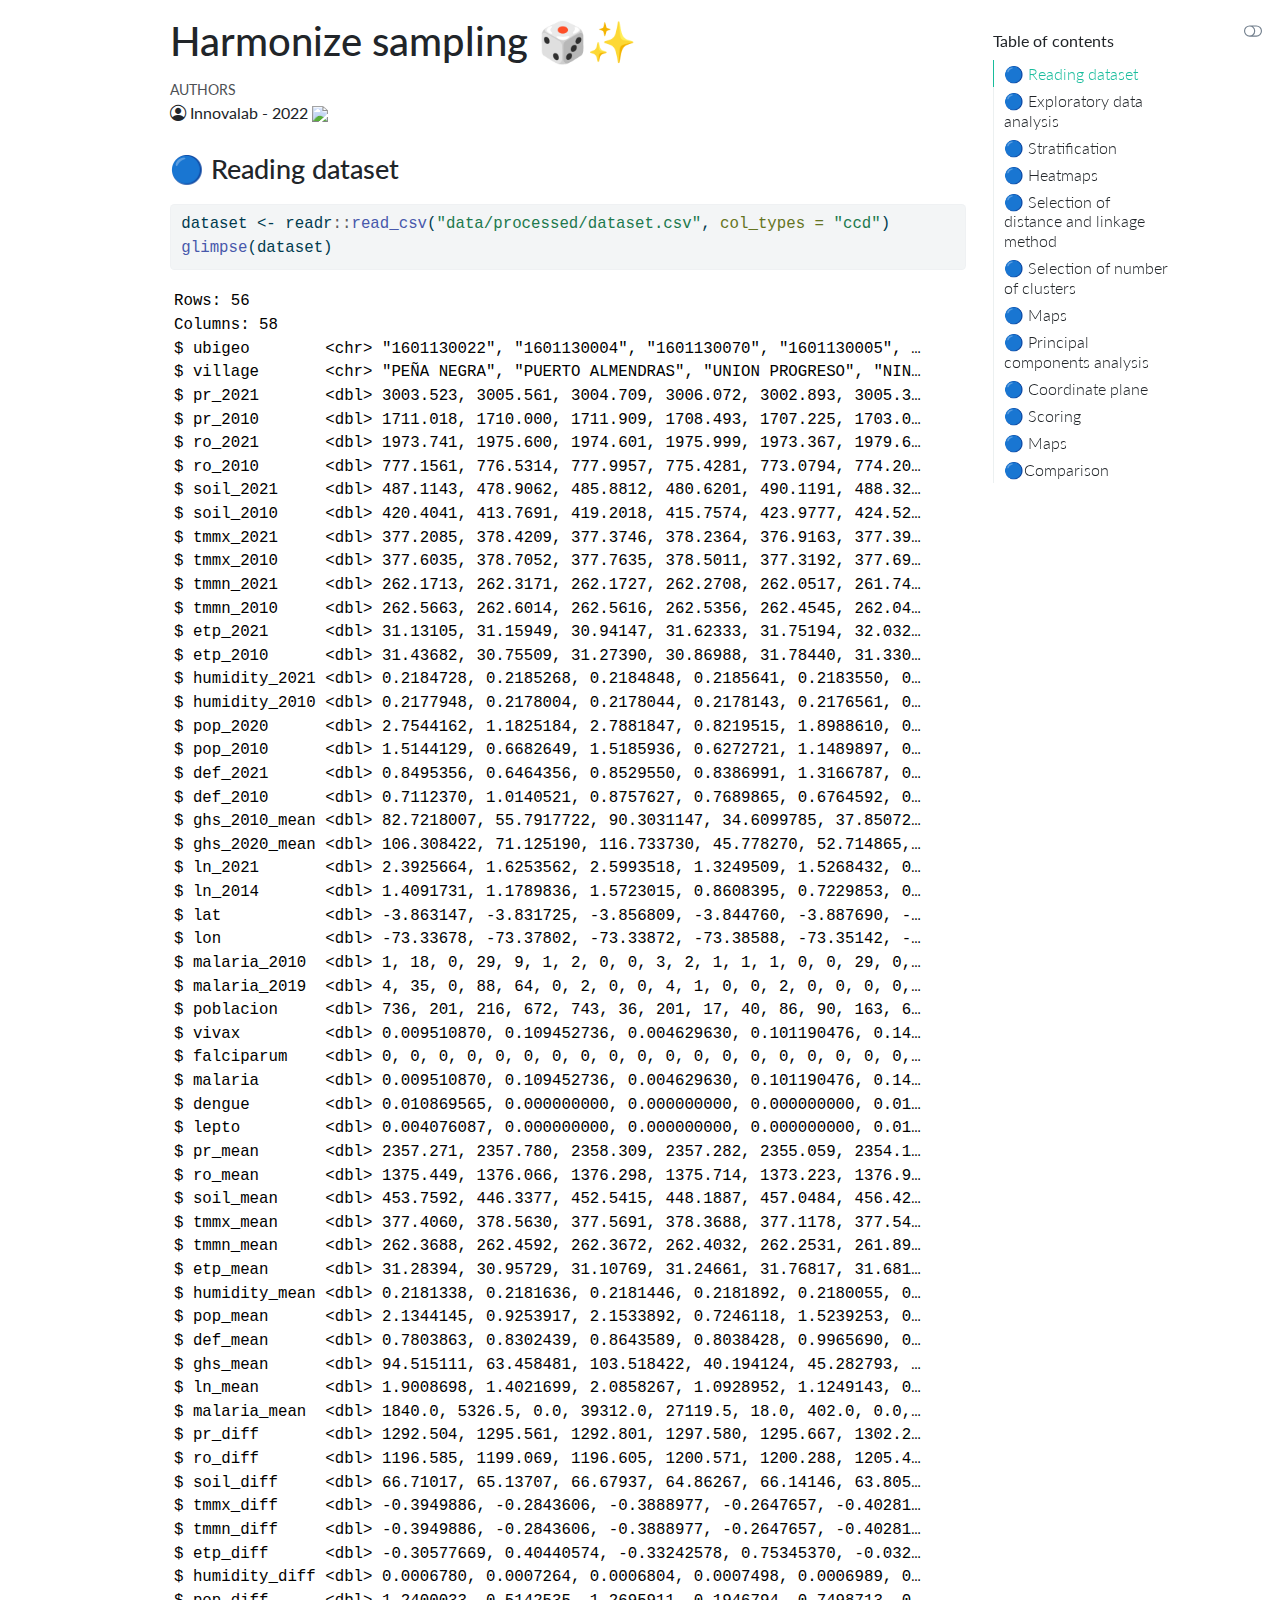
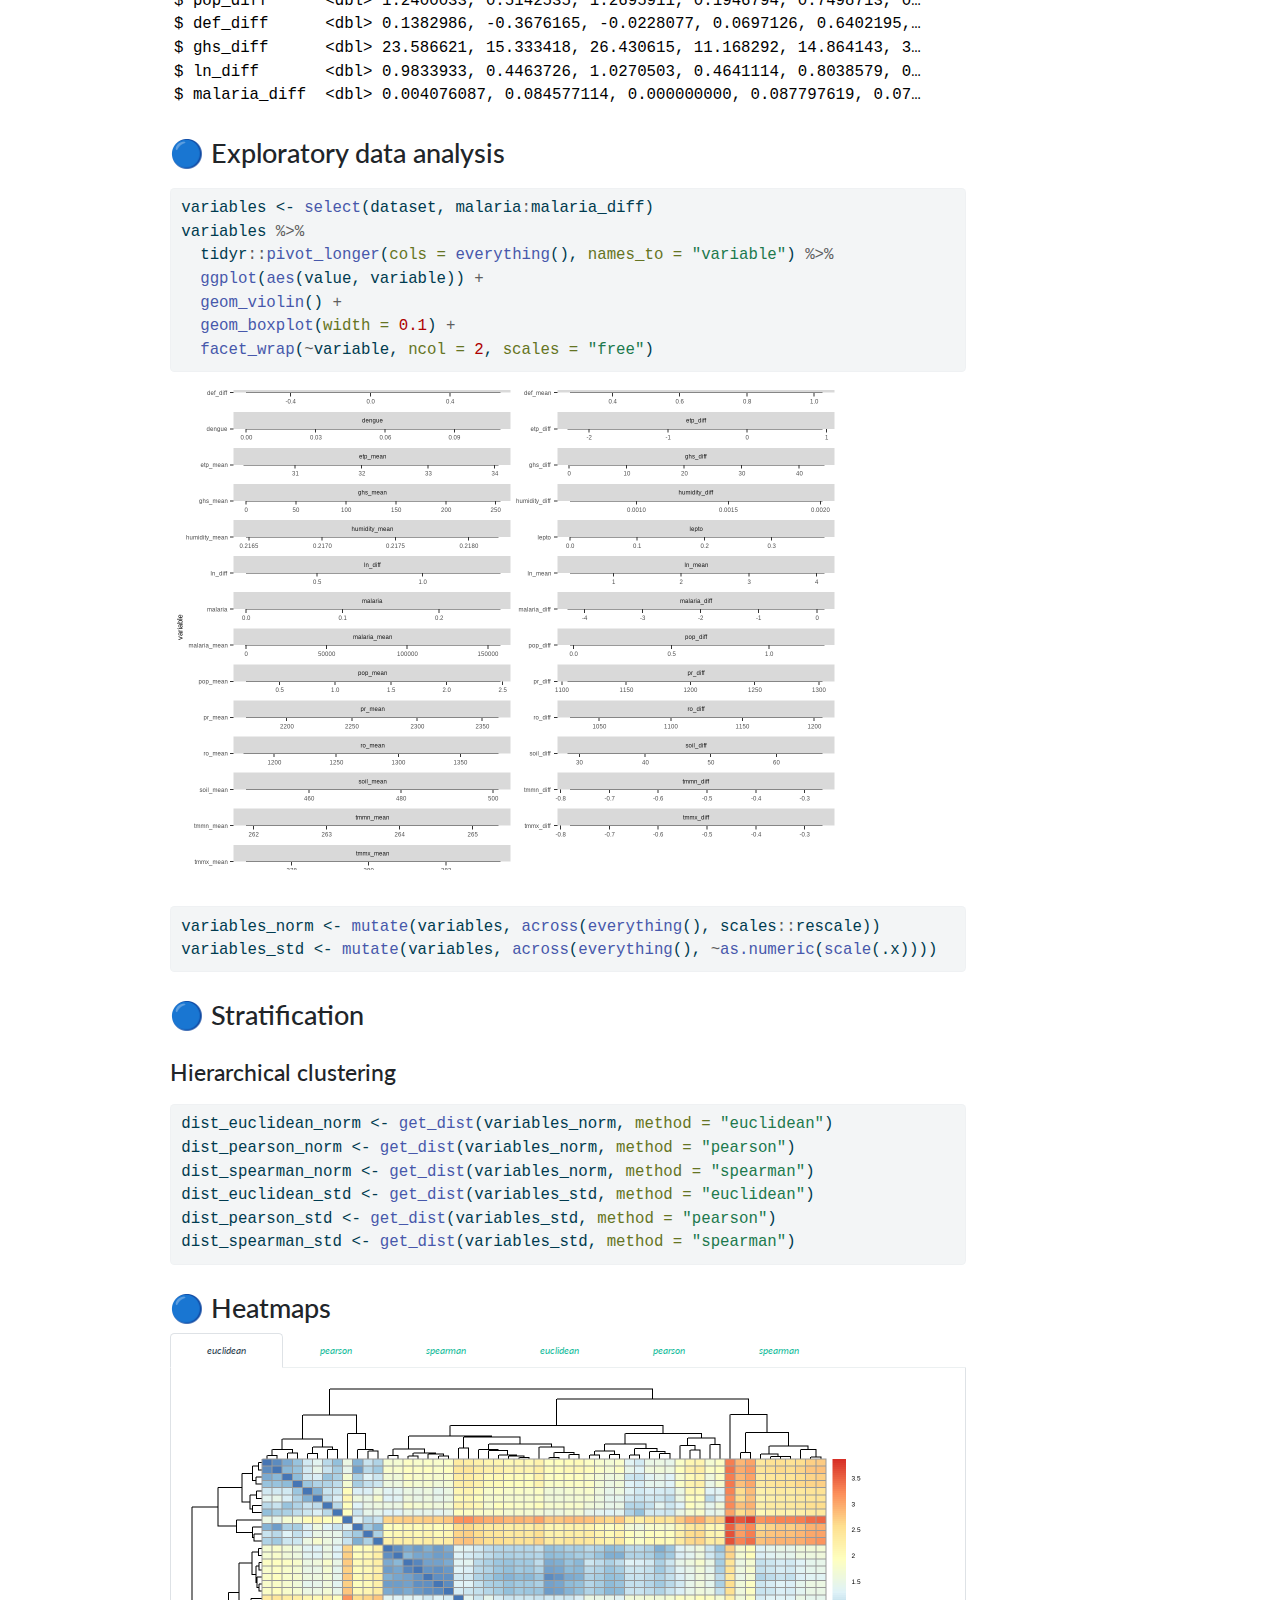
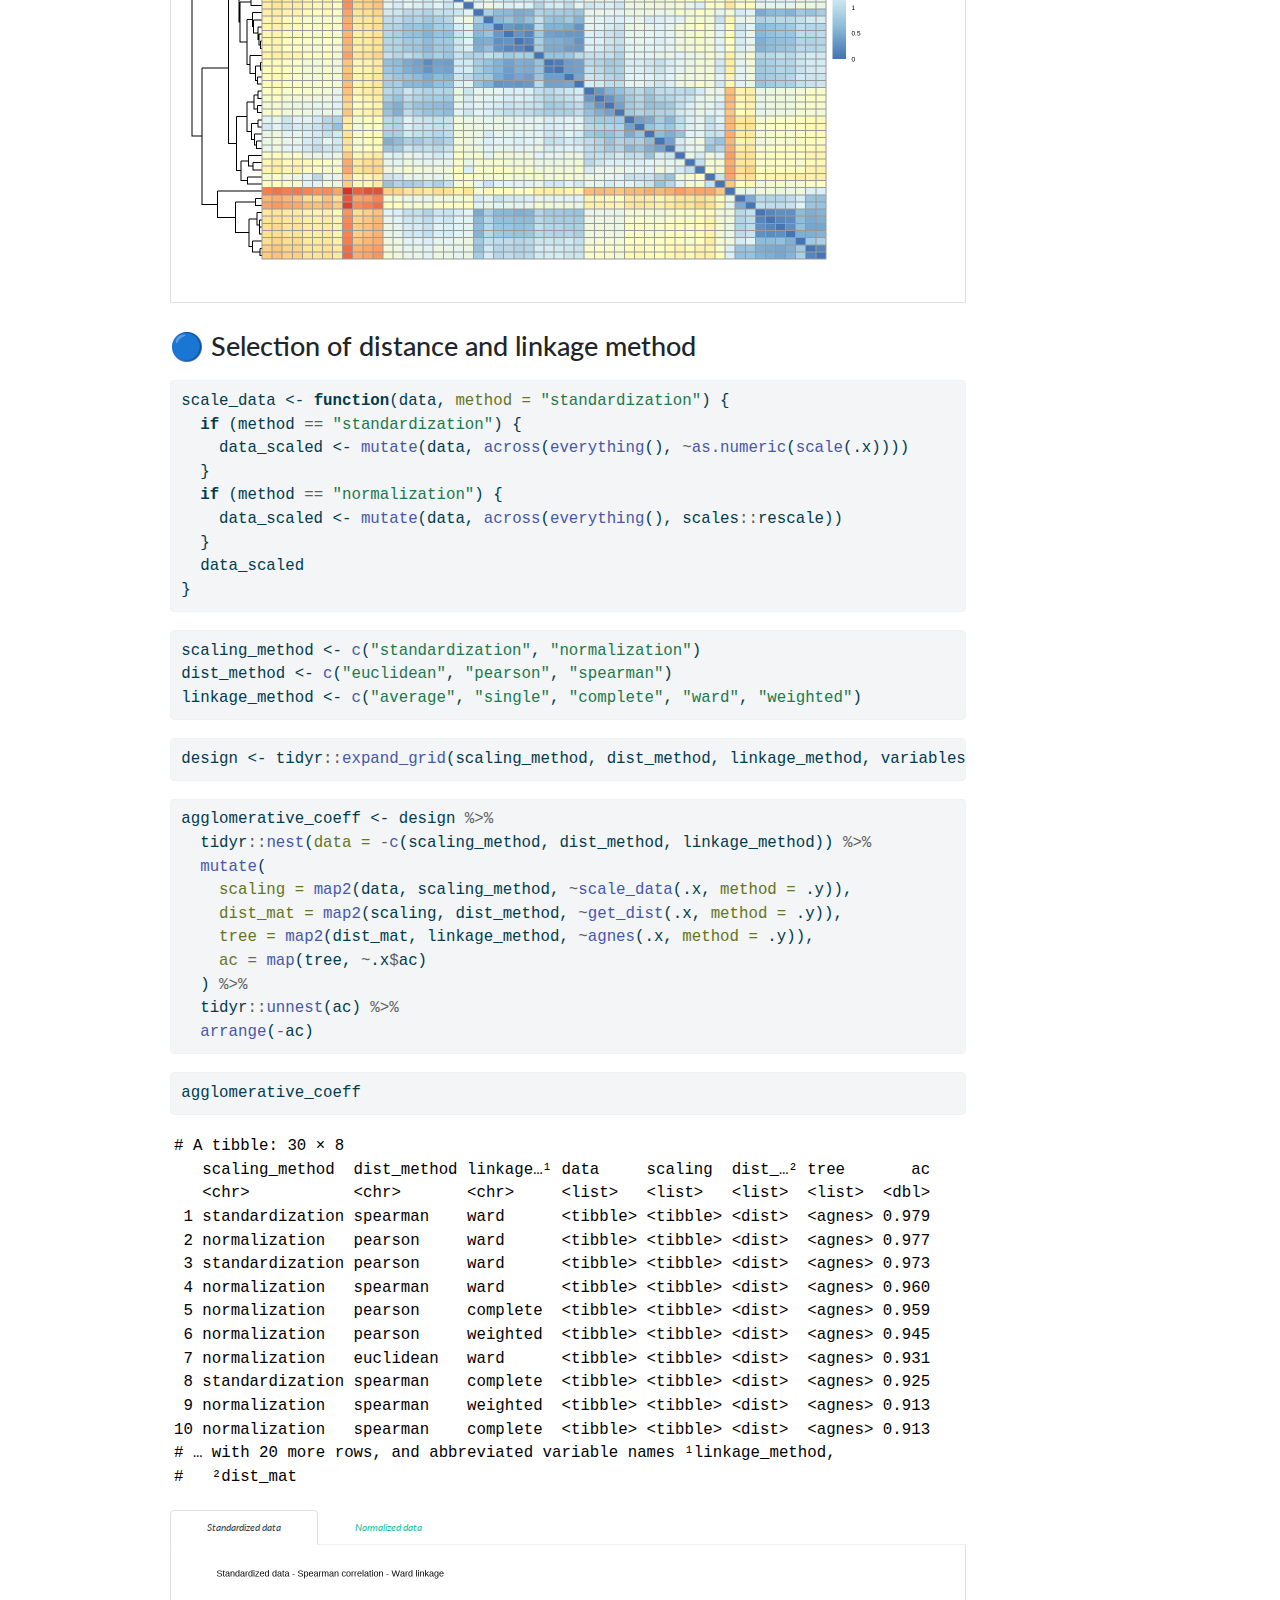
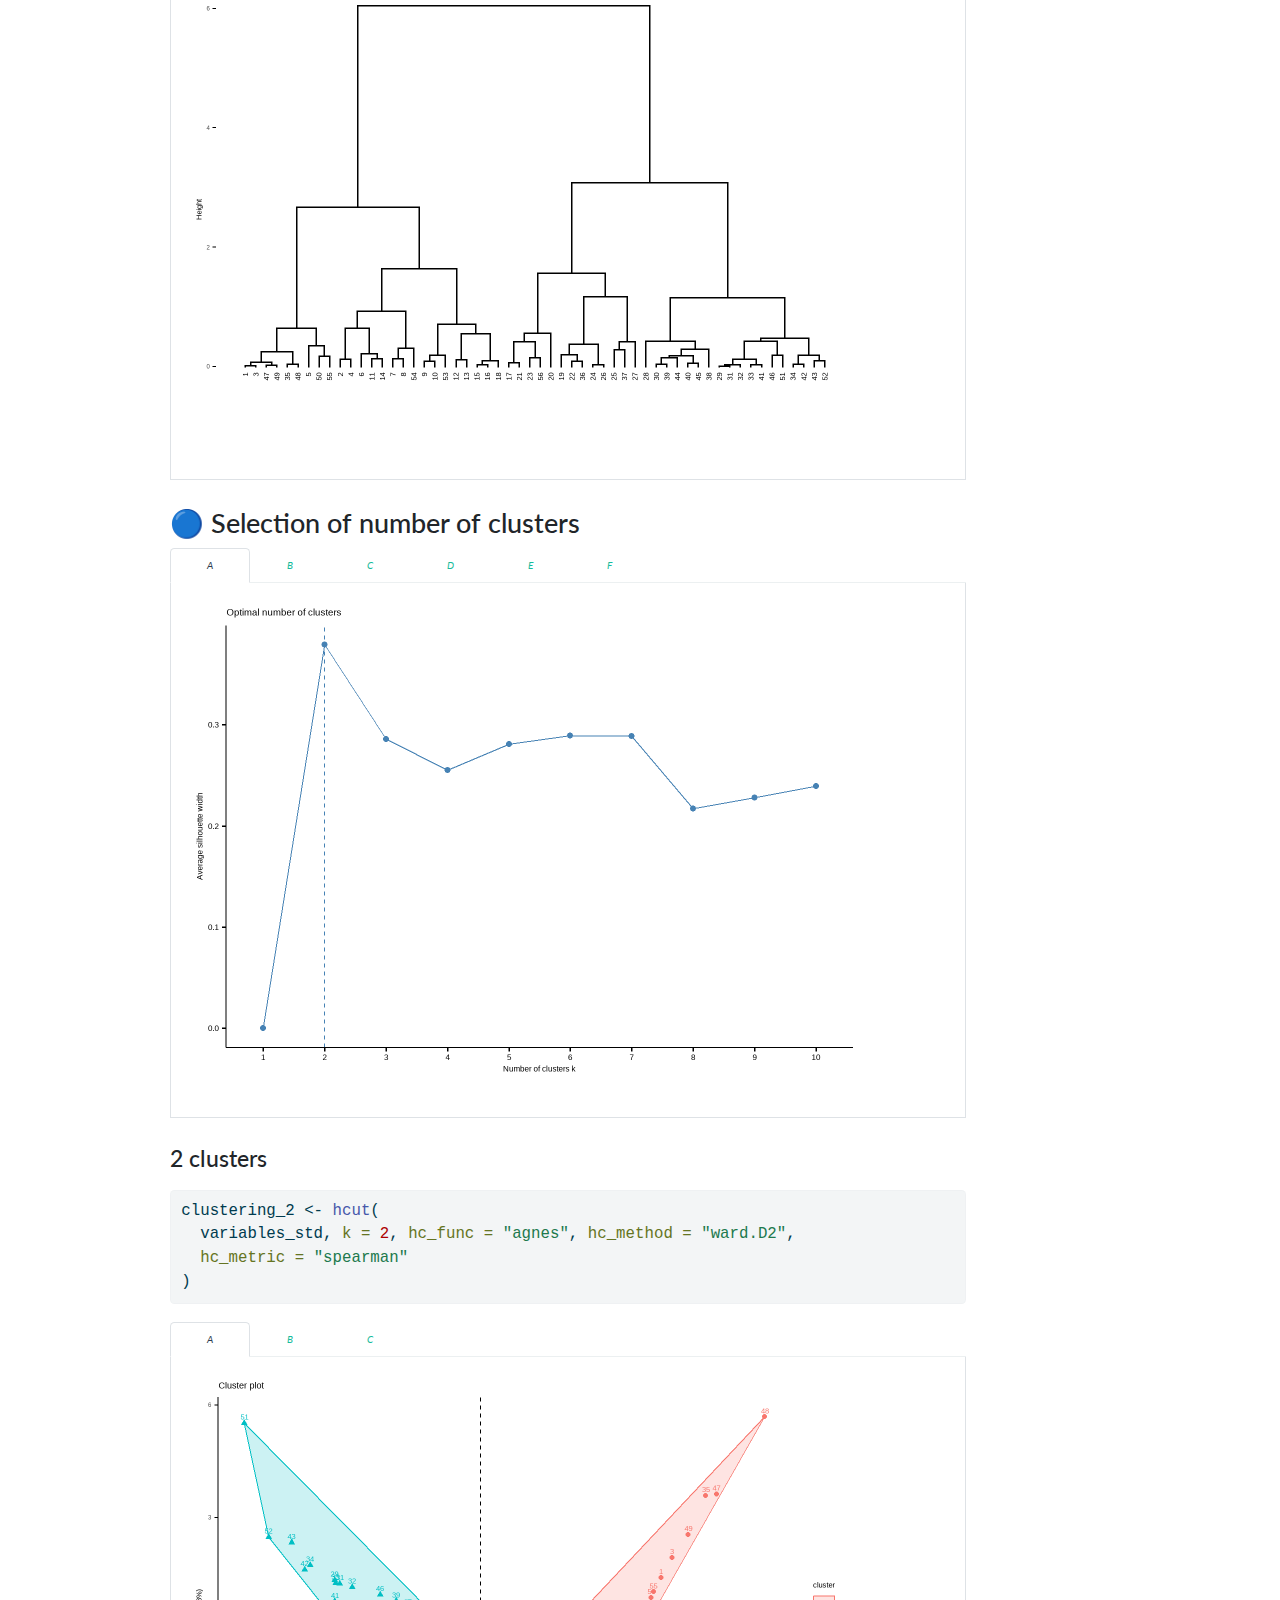
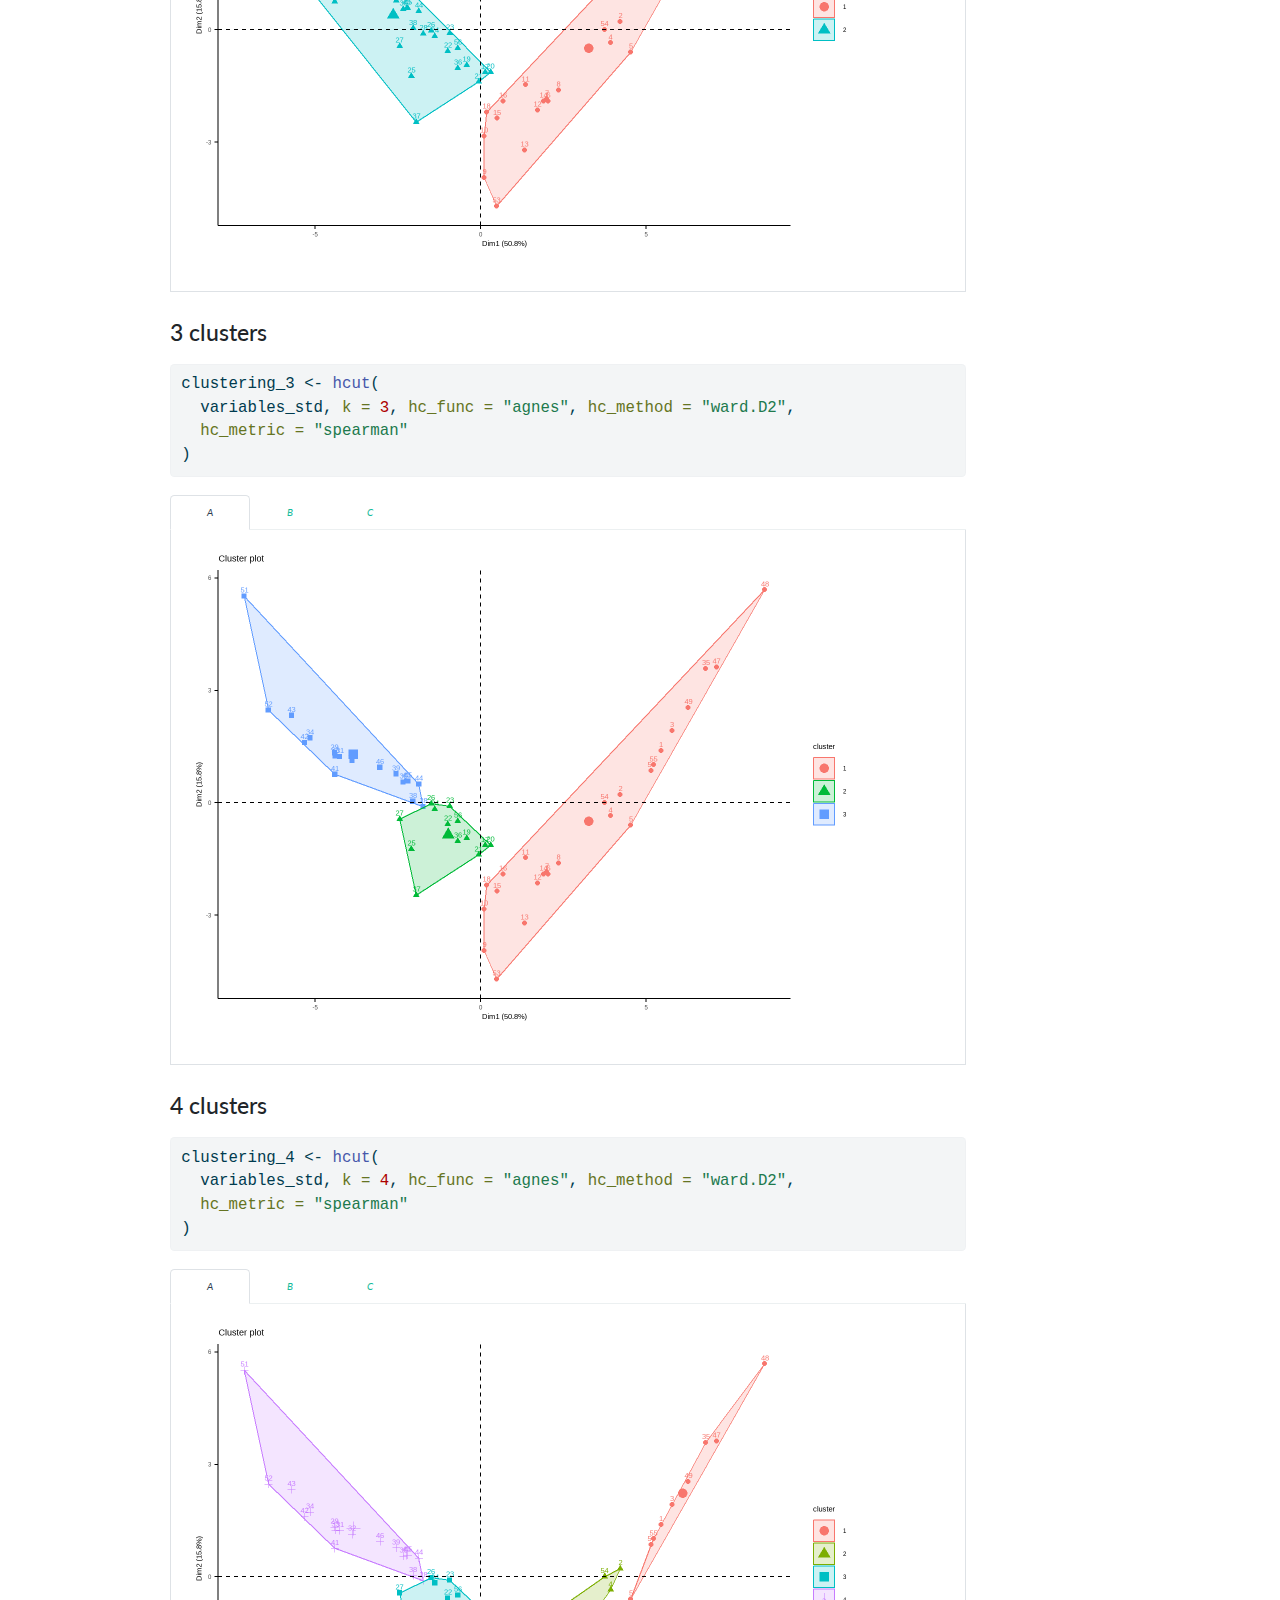
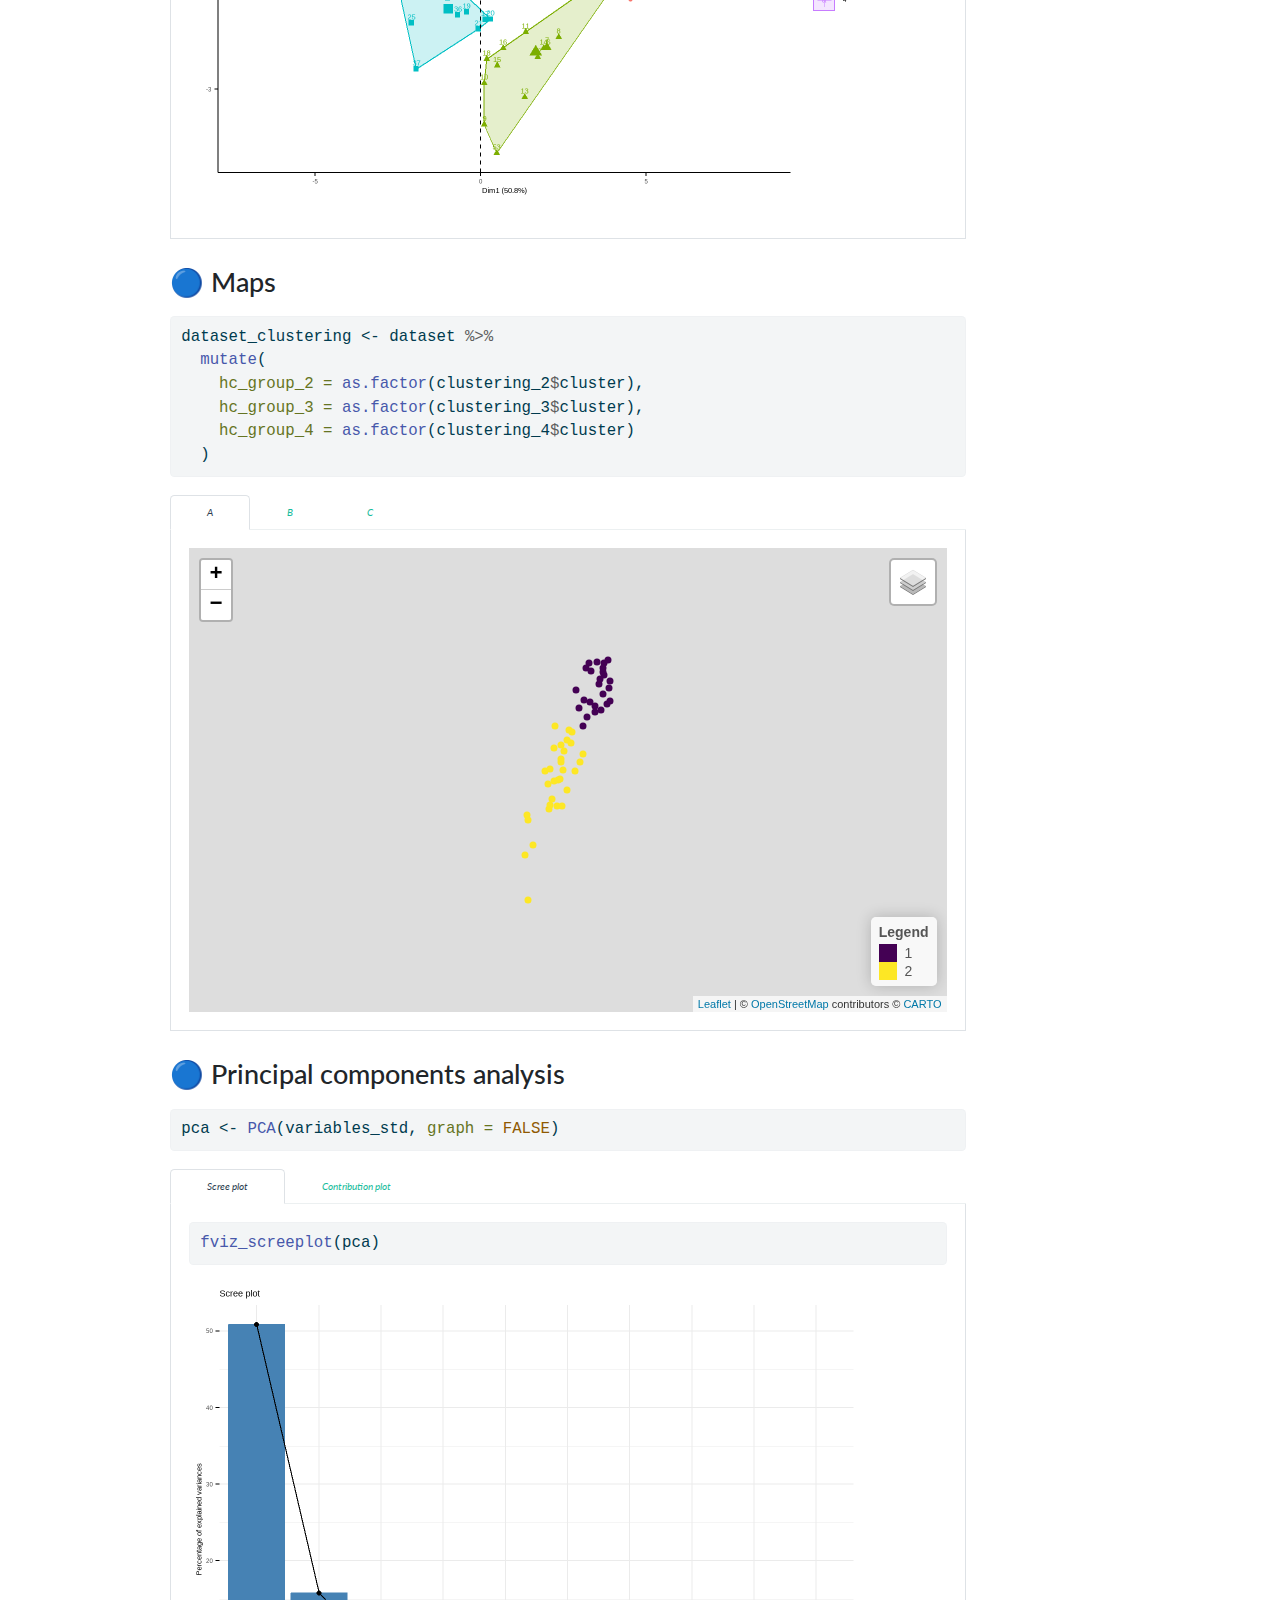
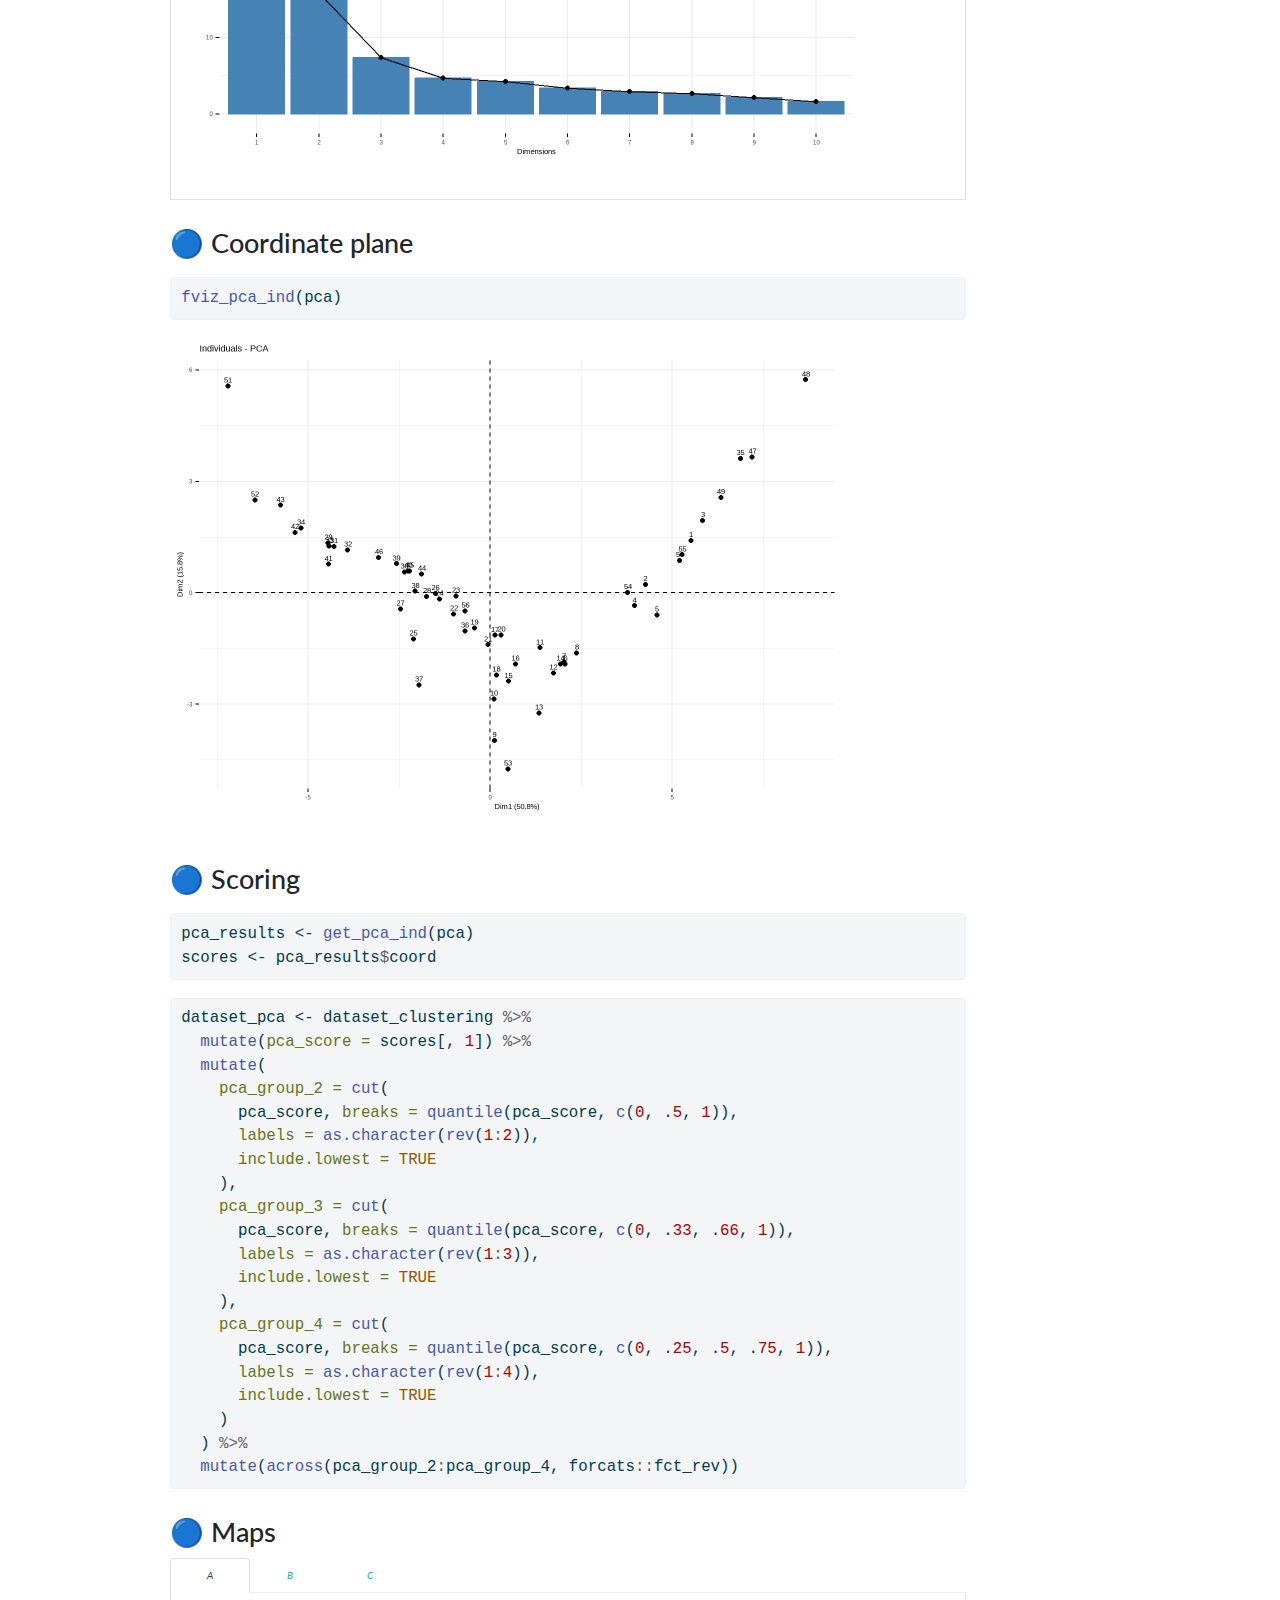
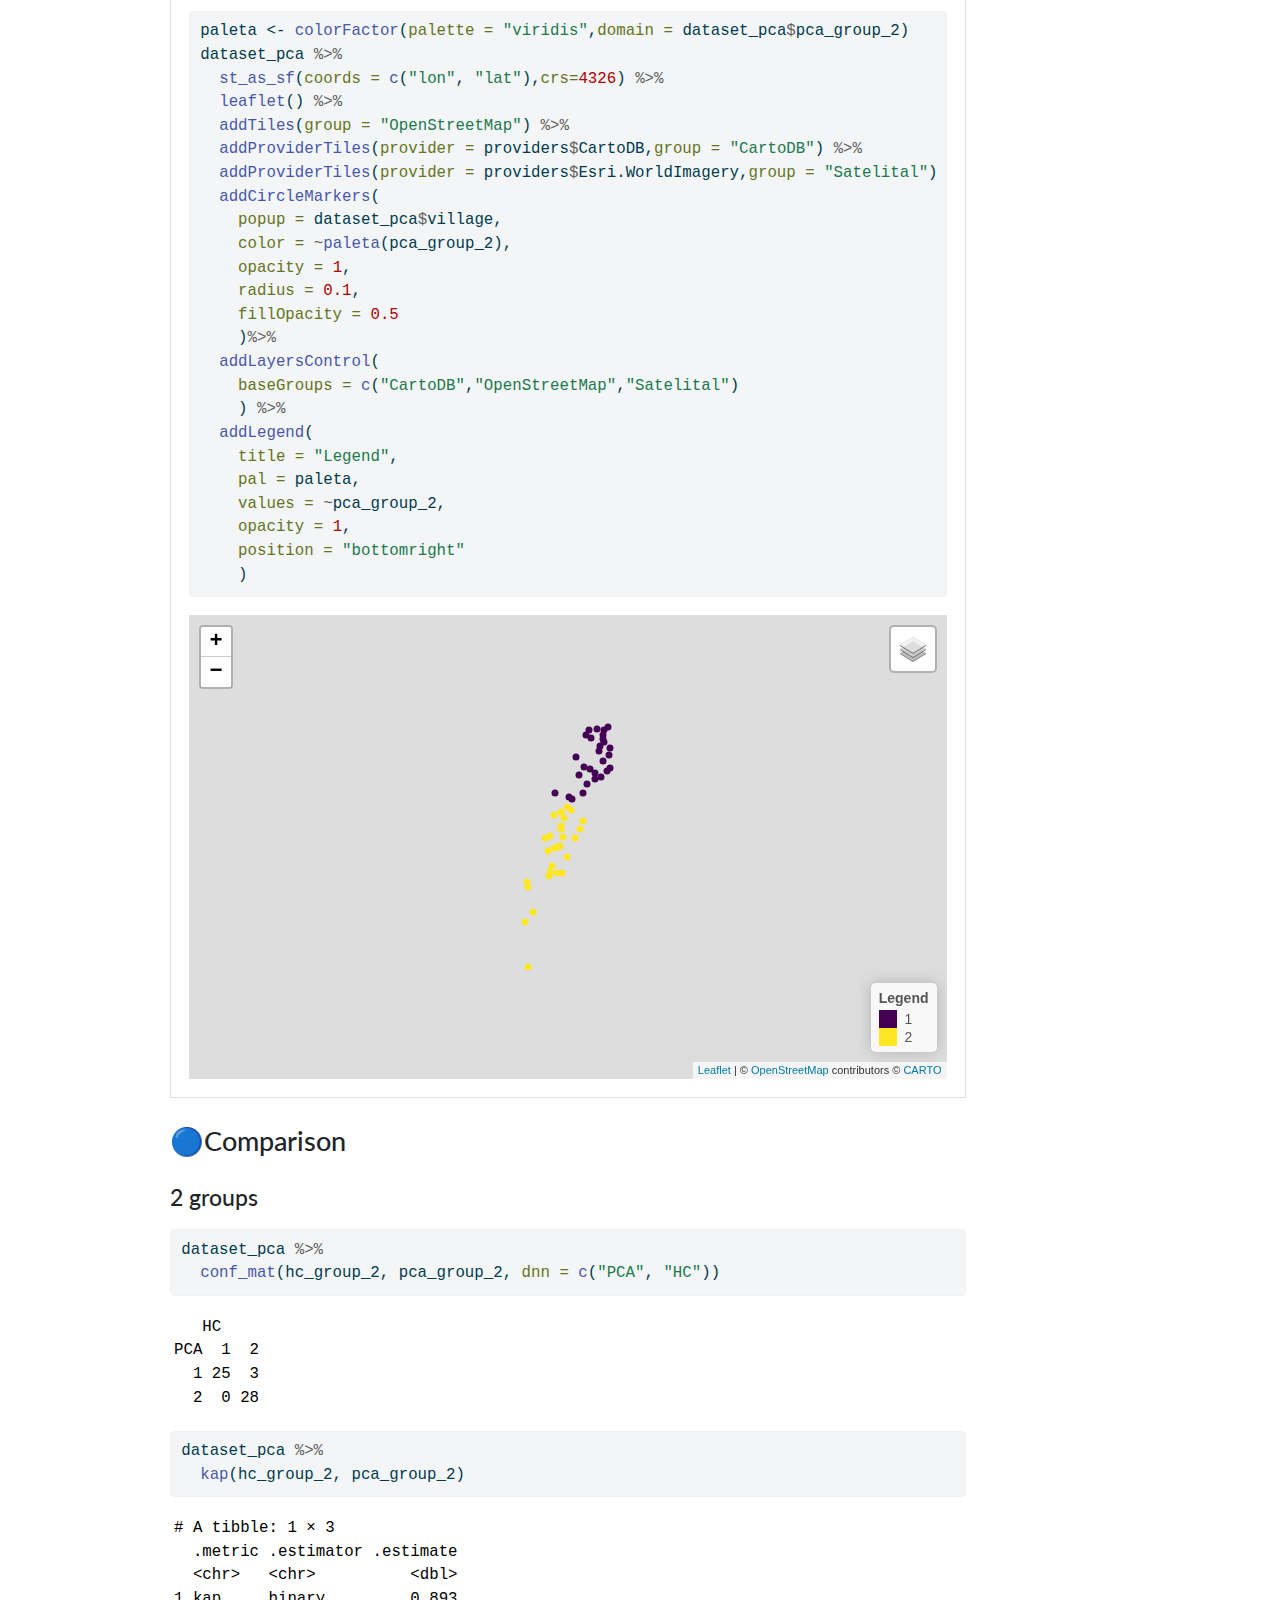
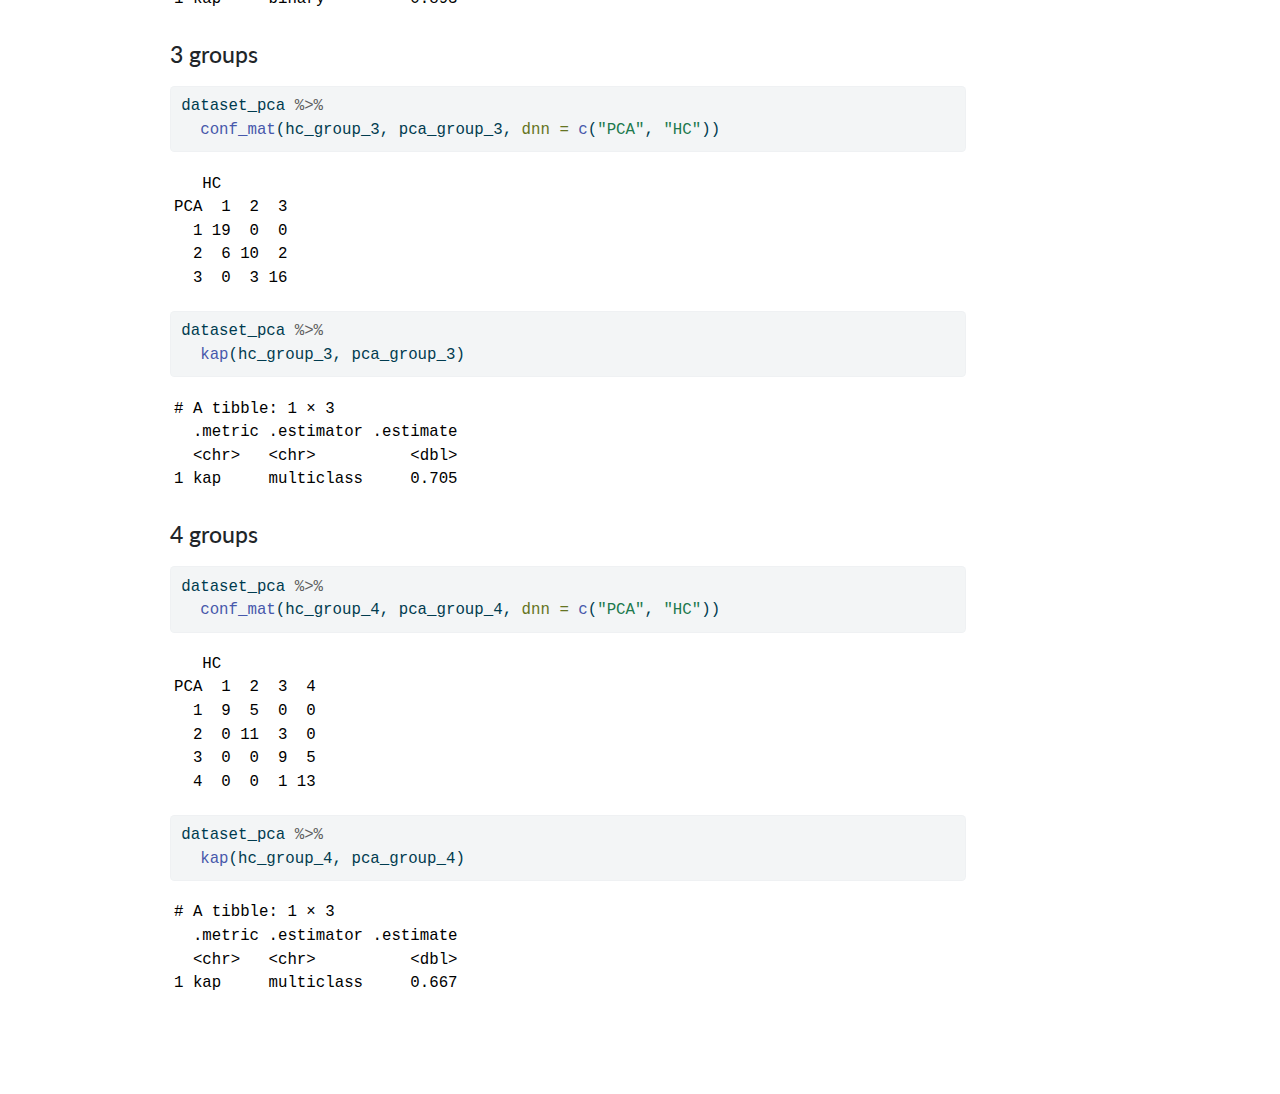
==== index.html @ 677b909e "upd" ====
<!DOCTYPE html>
<html xmlns="http://www.w3.org/1999/xhtml" lang="en" xml:lang="en"><head>

<meta charset="utf-8">
<meta name="generator" content="quarto-1.2.122">

<meta name="viewport" content="width=device-width, initial-scale=1.0, user-scalable=yes">

<meta name="author" content=" Innovalab - 2022 ">

<title>Harmonize sampling️ 🎲✨</title>
<style>
code{white-space: pre-wrap;}
span.smallcaps{font-variant: small-caps;}
div.columns{display: flex; gap: min(4vw, 1.5em);}
div.column{flex: auto; overflow-x: auto;}
div.hanging-indent{margin-left: 1.5em; text-indent: -1.5em;}
ul.task-list{list-style: none;}
ul.task-list li input[type="checkbox"] {
  width: 0.8em;
  margin: 0 0.8em 0.2em -1.6em;
  vertical-align: middle;
}
pre > code.sourceCode { white-space: pre; position: relative; }
pre > code.sourceCode > span { display: inline-block; line-height: 1.25; }
pre > code.sourceCode > span:empty { height: 1.2em; }
.sourceCode { overflow: visible; }
code.sourceCode > span { color: inherit; text-decoration: inherit; }
div.sourceCode { margin: 1em 0; }
pre.sourceCode { margin: 0; }
@media screen {
div.sourceCode { overflow: auto; }
}
@media print {
pre > code.sourceCode { white-space: pre-wrap; }
pre > code.sourceCode > span { text-indent: -5em; padding-left: 5em; }
}
pre.numberSource code
  { counter-reset: source-line 0; }
pre.numberSource code > span
  { position: relative; left: -4em; counter-increment: source-line; }
pre.numberSource code > span > a:first-child::before
  { content: counter(source-line);
    position: relative; left: -1em; text-align: right; vertical-align: baseline;
    border: none; display: inline-block;
    -webkit-touch-callout: none; -webkit-user-select: none;
    -khtml-user-select: none; -moz-user-select: none;
    -ms-user-select: none; user-select: none;
    padding: 0 4px; width: 4em;
    color: #aaaaaa;
  }
pre.numberSource { margin-left: 3em; border-left: 1px solid #aaaaaa;  padding-left: 4px; }
div.sourceCode
  {   }
@media screen {
pre > code.sourceCode > span > a:first-child::before { text-decoration: underline; }
}
code span.al { color: #ff0000; font-weight: bold; } /* Alert */
code span.an { color: #60a0b0; font-weight: bold; font-style: italic; } /* Annotation */
code span.at { color: #7d9029; } /* Attribute */
code span.bn { color: #40a070; } /* BaseN */
code span.bu { color: #008000; } /* BuiltIn */
code span.cf { color: #007020; font-weight: bold; } /* ControlFlow */
code span.ch { color: #4070a0; } /* Char */
code span.cn { color: #880000; } /* Constant */
code span.co { color: #60a0b0; font-style: italic; } /* Comment */
code span.cv { color: #60a0b0; font-weight: bold; font-style: italic; } /* CommentVar */
code span.do { color: #ba2121; font-style: italic; } /* Documentation */
code span.dt { color: #902000; } /* DataType */
code span.dv { color: #40a070; } /* DecVal */
code span.er { color: #ff0000; font-weight: bold; } /* Error */
code span.ex { } /* Extension */
code span.fl { color: #40a070; } /* Float */
code span.fu { color: #06287e; } /* Function */
code span.im { color: #008000; font-weight: bold; } /* Import */
code span.in { color: #60a0b0; font-weight: bold; font-style: italic; } /* Information */
code span.kw { color: #007020; font-weight: bold; } /* Keyword */
code span.op { color: #666666; } /* Operator */
code span.ot { color: #007020; } /* Other */
code span.pp { color: #bc7a00; } /* Preprocessor */
code span.sc { color: #4070a0; } /* SpecialChar */
code span.ss { color: #bb6688; } /* SpecialString */
code span.st { color: #4070a0; } /* String */
code span.va { color: #19177c; } /* Variable */
code span.vs { color: #4070a0; } /* VerbatimString */
code span.wa { color: #60a0b0; font-weight: bold; font-style: italic; } /* Warning */
</style>


<script src="index_files/libs/clipboard/clipboard.min.js"></script>
<script src="index_files/libs/quarto-html/quarto.js"></script>
<script src="index_files/libs/quarto-html/popper.min.js"></script>
<script src="index_files/libs/quarto-html/tippy.umd.min.js"></script>
<script src="index_files/libs/quarto-html/anchor.min.js"></script>
<link href="index_files/libs/quarto-html/tippy.css" rel="stylesheet">
<link href="index_files/libs/quarto-html/quarto-syntax-highlighting.css" rel="stylesheet" class="quarto-color-scheme" id="quarto-text-highlighting-styles">
<link href="index_files/libs/quarto-html/quarto-syntax-highlighting-dark.css" rel="prefetch" class="quarto-color-scheme quarto-color-alternate" id="quarto-text-highlighting-styles">
<script src="index_files/libs/bootstrap/bootstrap.min.js"></script>
<link href="index_files/libs/bootstrap/bootstrap-icons.css" rel="stylesheet">
<link href="index_files/libs/bootstrap/bootstrap.min.css" rel="stylesheet" class="quarto-color-scheme" id="quarto-bootstrap" data-mode="light">
<link href="index_files/libs/bootstrap/bootstrap-dark.min.css" rel="prefetch" class="quarto-color-scheme quarto-color-alternate" id="quarto-bootstrap" data-mode="dark">
<script src="index_files/libs/htmlwidgets-1.5.4/htmlwidgets.js"></script>
<script src="index_files/libs/jquery-1.12.4/jquery.min.js"></script>
<link href="index_files/libs/leaflet-1.3.1/leaflet.css" rel="stylesheet">
<script src="index_files/libs/leaflet-1.3.1/leaflet.js"></script>
<link href="index_files/libs/leafletfix-1.0.0/leafletfix.css" rel="stylesheet">
<script src="index_files/libs/proj4-2.6.2/proj4.min.js"></script>
<script src="index_files/libs/Proj4Leaflet-1.0.1/proj4leaflet.js"></script>
<link href="index_files/libs/rstudio_leaflet-1.3.1/rstudio_leaflet.css" rel="stylesheet">
<script src="index_files/libs/leaflet-binding-2.1.1/leaflet.js"></script>
<script src="index_files/libs/leaflet-providers-1.9.0/leaflet-providers_1.9.0.js"></script>
<script src="index_files/libs/leaflet-providers-plugin-2.1.1/leaflet-providers-plugin.js"></script>


</head>

<body>

<div id="quarto-content" class="page-columns page-rows-contents page-layout-article">
<div id="quarto-margin-sidebar" class="sidebar margin-sidebar">
  <nav id="TOC" role="doc-toc" class="toc-active">
    <h2 id="toc-title">Table of contents</h2>
   
  <ul>
  <li><a href="#reading-dataset" id="toc-reading-dataset" class="nav-link active" data-scroll-target="#reading-dataset">🔵 Reading dataset</a></li>
  <li><a href="#exploratory-data-analysis" id="toc-exploratory-data-analysis" class="nav-link" data-scroll-target="#exploratory-data-analysis">🔵 Exploratory data analysis</a></li>
  <li><a href="#stratification" id="toc-stratification" class="nav-link" data-scroll-target="#stratification">🔵 Stratification</a></li>
  <li><a href="#heatmaps" id="toc-heatmaps" class="nav-link" data-scroll-target="#heatmaps">🔵 Heatmaps</a></li>
  <li><a href="#selection-of-distance-and-linkage-method" id="toc-selection-of-distance-and-linkage-method" class="nav-link" data-scroll-target="#selection-of-distance-and-linkage-method">🔵 Selection of distance and linkage method</a></li>
  <li><a href="#selection-of-number-of-clusters" id="toc-selection-of-number-of-clusters" class="nav-link" data-scroll-target="#selection-of-number-of-clusters">🔵 Selection of number of clusters</a></li>
  <li><a href="#maps" id="toc-maps" class="nav-link" data-scroll-target="#maps">🔵 Maps</a></li>
  <li><a href="#principal-components-analysis" id="toc-principal-components-analysis" class="nav-link" data-scroll-target="#principal-components-analysis">🔵 Principal components analysis</a></li>
  <li><a href="#coordinate-plane" id="toc-coordinate-plane" class="nav-link" data-scroll-target="#coordinate-plane">🔵 Coordinate plane</a></li>
  <li><a href="#scoring" id="toc-scoring" class="nav-link" data-scroll-target="#scoring">🔵 Scoring</a></li>
  <li><a href="#maps-1" id="toc-maps-1" class="nav-link" data-scroll-target="#maps-1">🔵 Maps</a></li>
  <li><a href="#comparison" id="toc-comparison" class="nav-link" data-scroll-target="#comparison">🔵Comparison</a></li>
  </ul>
</nav>
</div>
<main class="content" id="quarto-document-content">

<header id="title-block-header" class="quarto-title-block default">
<div class="quarto-title">
<h1 class="title">Harmonize sampling️ 🎲✨</h1>
</div>



<div class="quarto-title-meta">

    <div>
    <div class="quarto-title-meta-heading">Authors</div>
    <div class="quarto-title-meta-contents">
             <p><i class="bi bi-person-circle"></i> Innovalab - 2022 <img src="https://raw.githubusercontent.com/healthinnovation/innovar/master/man/figures/logo.png" width="40px"> </p>
          </div>
  </div>
    
    
  </div>
  

</header>

<div class="cell">

</div>
<div class="cell">
<style type="text/css">
.panel-tabset .nav-item {
  font-size: 10px;
  font-style: italic
}
</style>
</div>
<section id="reading-dataset" class="level3">
<h3 class="anchored" data-anchor-id="reading-dataset">🔵 Reading dataset</h3>
<div class="cell">
<div class="sourceCode cell-code" id="cb1"><pre class="sourceCode r code-with-copy"><code class="sourceCode r"><span id="cb1-1"><a href="#cb1-1" aria-hidden="true" tabindex="-1"></a>dataset <span class="ot">&lt;-</span> readr<span class="sc">::</span><span class="fu">read_csv</span>(<span class="st">"data/processed/dataset.csv"</span>, <span class="at">col_types =</span> <span class="st">"ccd"</span>)</span>
<span id="cb1-2"><a href="#cb1-2" aria-hidden="true" tabindex="-1"></a><span class="fu">glimpse</span>(dataset)</span></code><button title="Copy to Clipboard" class="code-copy-button"><i class="bi"></i></button></pre></div>
<div class="cell-output cell-output-stdout">
<pre><code>Rows: 56
Columns: 58
$ ubigeo        &lt;chr&gt; "1601130022", "1601130004", "1601130070", "1601130005", …
$ village       &lt;chr&gt; "PEÑA NEGRA", "PUERTO ALMENDRAS", "UNION PROGRESO", "NIN…
$ pr_2021       &lt;dbl&gt; 3003.523, 3005.561, 3004.709, 3006.072, 3002.893, 3005.3…
$ pr_2010       &lt;dbl&gt; 1711.018, 1710.000, 1711.909, 1708.493, 1707.225, 1703.0…
$ ro_2021       &lt;dbl&gt; 1973.741, 1975.600, 1974.601, 1975.999, 1973.367, 1979.6…
$ ro_2010       &lt;dbl&gt; 777.1561, 776.5314, 777.9957, 775.4281, 773.0794, 774.20…
$ soil_2021     &lt;dbl&gt; 487.1143, 478.9062, 485.8812, 480.6201, 490.1191, 488.32…
$ soil_2010     &lt;dbl&gt; 420.4041, 413.7691, 419.2018, 415.7574, 423.9777, 424.52…
$ tmmx_2021     &lt;dbl&gt; 377.2085, 378.4209, 377.3746, 378.2364, 376.9163, 377.39…
$ tmmx_2010     &lt;dbl&gt; 377.6035, 378.7052, 377.7635, 378.5011, 377.3192, 377.69…
$ tmmn_2021     &lt;dbl&gt; 262.1713, 262.3171, 262.1727, 262.2708, 262.0517, 261.74…
$ tmmn_2010     &lt;dbl&gt; 262.5663, 262.6014, 262.5616, 262.5356, 262.4545, 262.04…
$ etp_2021      &lt;dbl&gt; 31.13105, 31.15949, 30.94147, 31.62333, 31.75194, 32.032…
$ etp_2010      &lt;dbl&gt; 31.43682, 30.75509, 31.27390, 30.86988, 31.78440, 31.330…
$ humidity_2021 &lt;dbl&gt; 0.2184728, 0.2185268, 0.2184848, 0.2185641, 0.2183550, 0…
$ humidity_2010 &lt;dbl&gt; 0.2177948, 0.2178004, 0.2178044, 0.2178143, 0.2176561, 0…
$ pop_2020      &lt;dbl&gt; 2.7544162, 1.1825184, 2.7881847, 0.8219515, 1.8988610, 0…
$ pop_2010      &lt;dbl&gt; 1.5144129, 0.6682649, 1.5185936, 0.6272721, 1.1489897, 0…
$ def_2021      &lt;dbl&gt; 0.8495356, 0.6464356, 0.8529550, 0.8386991, 1.3166787, 0…
$ def_2010      &lt;dbl&gt; 0.7112370, 1.0140521, 0.8757627, 0.7689865, 0.6764592, 0…
$ ghs_2010_mean &lt;dbl&gt; 82.7218007, 55.7917722, 90.3031147, 34.6099785, 37.85072…
$ ghs_2020_mean &lt;dbl&gt; 106.308422, 71.125190, 116.733730, 45.778270, 52.714865,…
$ ln_2021       &lt;dbl&gt; 2.3925664, 1.6253562, 2.5993518, 1.3249509, 1.5268432, 0…
$ ln_2014       &lt;dbl&gt; 1.4091731, 1.1789836, 1.5723015, 0.8608395, 0.7229853, 0…
$ lat           &lt;dbl&gt; -3.863147, -3.831725, -3.856809, -3.844760, -3.887690, -…
$ lon           &lt;dbl&gt; -73.33678, -73.37802, -73.33872, -73.38588, -73.35142, -…
$ malaria_2010  &lt;dbl&gt; 1, 18, 0, 29, 9, 1, 2, 0, 0, 3, 2, 1, 1, 1, 0, 0, 29, 0,…
$ malaria_2019  &lt;dbl&gt; 4, 35, 0, 88, 64, 0, 2, 0, 0, 4, 1, 0, 0, 2, 0, 0, 0, 0,…
$ poblacion     &lt;dbl&gt; 736, 201, 216, 672, 743, 36, 201, 17, 40, 86, 90, 163, 6…
$ vivax         &lt;dbl&gt; 0.009510870, 0.109452736, 0.004629630, 0.101190476, 0.14…
$ falciparum    &lt;dbl&gt; 0, 0, 0, 0, 0, 0, 0, 0, 0, 0, 0, 0, 0, 0, 0, 0, 0, 0, 0,…
$ malaria       &lt;dbl&gt; 0.009510870, 0.109452736, 0.004629630, 0.101190476, 0.14…
$ dengue        &lt;dbl&gt; 0.010869565, 0.000000000, 0.000000000, 0.000000000, 0.01…
$ lepto         &lt;dbl&gt; 0.004076087, 0.000000000, 0.000000000, 0.000000000, 0.01…
$ pr_mean       &lt;dbl&gt; 2357.271, 2357.780, 2358.309, 2357.282, 2355.059, 2354.1…
$ ro_mean       &lt;dbl&gt; 1375.449, 1376.066, 1376.298, 1375.714, 1373.223, 1376.9…
$ soil_mean     &lt;dbl&gt; 453.7592, 446.3377, 452.5415, 448.1887, 457.0484, 456.42…
$ tmmx_mean     &lt;dbl&gt; 377.4060, 378.5630, 377.5691, 378.3688, 377.1178, 377.54…
$ tmmn_mean     &lt;dbl&gt; 262.3688, 262.4592, 262.3672, 262.4032, 262.2531, 261.89…
$ etp_mean      &lt;dbl&gt; 31.28394, 30.95729, 31.10769, 31.24661, 31.76817, 31.681…
$ humidity_mean &lt;dbl&gt; 0.2181338, 0.2181636, 0.2181446, 0.2181892, 0.2180055, 0…
$ pop_mean      &lt;dbl&gt; 2.1344145, 0.9253917, 2.1533892, 0.7246118, 1.5239253, 0…
$ def_mean      &lt;dbl&gt; 0.7803863, 0.8302439, 0.8643589, 0.8038428, 0.9965690, 0…
$ ghs_mean      &lt;dbl&gt; 94.515111, 63.458481, 103.518422, 40.194124, 45.282793, …
$ ln_mean       &lt;dbl&gt; 1.9008698, 1.4021699, 2.0858267, 1.0928952, 1.1249143, 0…
$ malaria_mean  &lt;dbl&gt; 1840.0, 5326.5, 0.0, 39312.0, 27119.5, 18.0, 402.0, 0.0,…
$ pr_diff       &lt;dbl&gt; 1292.504, 1295.561, 1292.801, 1297.580, 1295.667, 1302.2…
$ ro_diff       &lt;dbl&gt; 1196.585, 1199.069, 1196.605, 1200.571, 1200.288, 1205.4…
$ soil_diff     &lt;dbl&gt; 66.71017, 65.13707, 66.67937, 64.86267, 66.14146, 63.805…
$ tmmx_diff     &lt;dbl&gt; -0.3949886, -0.2843606, -0.3888977, -0.2647657, -0.40281…
$ tmmn_diff     &lt;dbl&gt; -0.3949886, -0.2843606, -0.3888977, -0.2647657, -0.40281…
$ etp_diff      &lt;dbl&gt; -0.30577669, 0.40440574, -0.33242578, 0.75345370, -0.032…
$ humidity_diff &lt;dbl&gt; 0.0006780, 0.0007264, 0.0006804, 0.0007498, 0.0006989, 0…
$ pop_diff      &lt;dbl&gt; 1.2400033, 0.5142535, 1.2695911, 0.1946794, 0.7498713, 0…
$ def_diff      &lt;dbl&gt; 0.1382986, -0.3676165, -0.0228077, 0.0697126, 0.6402195,…
$ ghs_diff      &lt;dbl&gt; 23.586621, 15.333418, 26.430615, 11.168292, 14.864143, 3…
$ ln_diff       &lt;dbl&gt; 0.9833933, 0.4463726, 1.0270503, 0.4641114, 0.8038579, 0…
$ malaria_diff  &lt;dbl&gt; 0.004076087, 0.084577114, 0.000000000, 0.087797619, 0.07…</code></pre>
</div>
</div>
</section>
<section id="exploratory-data-analysis" class="level3">
<h3 class="anchored" data-anchor-id="exploratory-data-analysis">🔵 Exploratory data analysis</h3>
<div class="cell">
<div class="sourceCode cell-code" id="cb3"><pre class="sourceCode r code-with-copy"><code class="sourceCode r"><span id="cb3-1"><a href="#cb3-1" aria-hidden="true" tabindex="-1"></a>variables <span class="ot">&lt;-</span> <span class="fu">select</span>(dataset, malaria<span class="sc">:</span>malaria_diff)</span>
<span id="cb3-2"><a href="#cb3-2" aria-hidden="true" tabindex="-1"></a>variables <span class="sc">%&gt;%</span> </span>
<span id="cb3-3"><a href="#cb3-3" aria-hidden="true" tabindex="-1"></a>  tidyr<span class="sc">::</span><span class="fu">pivot_longer</span>(<span class="at">cols =</span> <span class="fu">everything</span>(), <span class="at">names_to =</span> <span class="st">"variable"</span>) <span class="sc">%&gt;%</span> </span>
<span id="cb3-4"><a href="#cb3-4" aria-hidden="true" tabindex="-1"></a>  <span class="fu">ggplot</span>(<span class="fu">aes</span>(value, variable)) <span class="sc">+</span></span>
<span id="cb3-5"><a href="#cb3-5" aria-hidden="true" tabindex="-1"></a>  <span class="fu">geom_violin</span>() <span class="sc">+</span></span>
<span id="cb3-6"><a href="#cb3-6" aria-hidden="true" tabindex="-1"></a>  <span class="fu">geom_boxplot</span>(<span class="at">width =</span> <span class="fl">0.1</span>) <span class="sc">+</span></span>
<span id="cb3-7"><a href="#cb3-7" aria-hidden="true" tabindex="-1"></a>  <span class="fu">facet_wrap</span>(<span class="sc">~</span>variable, <span class="at">ncol =</span> <span class="dv">2</span>, <span class="at">scales =</span> <span class="st">"free"</span>)</span></code><button title="Copy to Clipboard" class="code-copy-button"><i class="bi"></i></button></pre></div>
<div class="cell-output-display">
<p><img src="index_files/figure-html/unnamed-chunk-4-1.png" class="img-fluid" width="672"></p>
</div>
</div>
<div class="cell">
<div class="sourceCode cell-code" id="cb4"><pre class="sourceCode r code-with-copy"><code class="sourceCode r"><span id="cb4-1"><a href="#cb4-1" aria-hidden="true" tabindex="-1"></a>variables_norm <span class="ot">&lt;-</span> <span class="fu">mutate</span>(variables, <span class="fu">across</span>(<span class="fu">everything</span>(), scales<span class="sc">::</span>rescale))</span>
<span id="cb4-2"><a href="#cb4-2" aria-hidden="true" tabindex="-1"></a>variables_std <span class="ot">&lt;-</span> <span class="fu">mutate</span>(variables, <span class="fu">across</span>(<span class="fu">everything</span>(), <span class="sc">~</span><span class="fu">as.numeric</span>(<span class="fu">scale</span>(.x))))</span></code><button title="Copy to Clipboard" class="code-copy-button"><i class="bi"></i></button></pre></div>
</div>
</section>
<section id="stratification" class="level3">
<h3 class="anchored" data-anchor-id="stratification">🔵 Stratification</h3>
<section id="hierarchical-clustering" class="level4">
<h4 class="anchored" data-anchor-id="hierarchical-clustering">Hierarchical clustering</h4>
<div class="cell">
<div class="sourceCode cell-code" id="cb5"><pre class="sourceCode r code-with-copy"><code class="sourceCode r"><span id="cb5-1"><a href="#cb5-1" aria-hidden="true" tabindex="-1"></a>dist_euclidean_norm <span class="ot">&lt;-</span> <span class="fu">get_dist</span>(variables_norm, <span class="at">method =</span> <span class="st">"euclidean"</span>)</span>
<span id="cb5-2"><a href="#cb5-2" aria-hidden="true" tabindex="-1"></a>dist_pearson_norm <span class="ot">&lt;-</span> <span class="fu">get_dist</span>(variables_norm, <span class="at">method =</span> <span class="st">"pearson"</span>)</span>
<span id="cb5-3"><a href="#cb5-3" aria-hidden="true" tabindex="-1"></a>dist_spearman_norm <span class="ot">&lt;-</span> <span class="fu">get_dist</span>(variables_norm, <span class="at">method =</span> <span class="st">"spearman"</span>)</span>
<span id="cb5-4"><a href="#cb5-4" aria-hidden="true" tabindex="-1"></a>dist_euclidean_std <span class="ot">&lt;-</span> <span class="fu">get_dist</span>(variables_std, <span class="at">method =</span> <span class="st">"euclidean"</span>)</span>
<span id="cb5-5"><a href="#cb5-5" aria-hidden="true" tabindex="-1"></a>dist_pearson_std <span class="ot">&lt;-</span> <span class="fu">get_dist</span>(variables_std, <span class="at">method =</span> <span class="st">"pearson"</span>)</span>
<span id="cb5-6"><a href="#cb5-6" aria-hidden="true" tabindex="-1"></a>dist_spearman_std <span class="ot">&lt;-</span> <span class="fu">get_dist</span>(variables_std, <span class="at">method =</span> <span class="st">"spearman"</span>)</span></code><button title="Copy to Clipboard" class="code-copy-button"><i class="bi"></i></button></pre></div>
</div>
</section>
</section>
<section id="heatmaps" class="level3">
<h3 class="anchored" data-anchor-id="heatmaps">🔵 Heatmaps</h3>
<div class="panel-tabset">
<ul class="nav nav-tabs" role="tablist"><li class="nav-item" role="presentation"><a class="nav-link active" id="tabset-1-1-tab" data-bs-toggle="tab" data-bs-target="#tabset-1-1" role="tab" aria-controls="tabset-1-1" aria-selected="true" href="">euclidean</a></li><li class="nav-item" role="presentation"><a class="nav-link" id="tabset-1-2-tab" data-bs-toggle="tab" data-bs-target="#tabset-1-2" role="tab" aria-controls="tabset-1-2" aria-selected="false" href="">pearson</a></li><li class="nav-item" role="presentation"><a class="nav-link" id="tabset-1-3-tab" data-bs-toggle="tab" data-bs-target="#tabset-1-3" role="tab" aria-controls="tabset-1-3" aria-selected="false" href="">spearman</a></li><li class="nav-item" role="presentation"><a class="nav-link" id="tabset-1-4-tab" data-bs-toggle="tab" data-bs-target="#tabset-1-4" role="tab" aria-controls="tabset-1-4" aria-selected="false" href="">euclidean</a></li><li class="nav-item" role="presentation"><a class="nav-link" id="tabset-1-5-tab" data-bs-toggle="tab" data-bs-target="#tabset-1-5" role="tab" aria-controls="tabset-1-5" aria-selected="false" href="">pearson</a></li><li class="nav-item" role="presentation"><a class="nav-link" id="tabset-1-6-tab" data-bs-toggle="tab" data-bs-target="#tabset-1-6" role="tab" aria-controls="tabset-1-6" aria-selected="false" href="">spearman</a></li></ul>
<div class="tab-content">
<div id="tabset-1-1" class="tab-pane active" role="tabpanel" aria-labelledby="tabset-1-1-tab">
<div class="cell">
<div class="cell-output-display">
<p><img src="index_files/figure-html/unnamed-chunk-7-1.png" class="img-fluid" width="672"></p>
</div>
</div>
</div>
<div id="tabset-1-2" class="tab-pane" role="tabpanel" aria-labelledby="tabset-1-2-tab">
<div class="cell">
<div class="cell-output-display">
<p><img src="index_files/figure-html/unnamed-chunk-8-1.png" class="img-fluid" width="672"></p>
</div>
</div>
</div>
<div id="tabset-1-3" class="tab-pane" role="tabpanel" aria-labelledby="tabset-1-3-tab">
<div class="cell">
<div class="cell-output-display">
<p><img src="index_files/figure-html/unnamed-chunk-9-1.png" class="img-fluid" width="672"></p>
</div>
</div>
</div>
<div id="tabset-1-4" class="tab-pane" role="tabpanel" aria-labelledby="tabset-1-4-tab">
<div class="cell">
<div class="cell-output-display">
<p><img src="index_files/figure-html/unnamed-chunk-10-1.png" class="img-fluid" width="672"></p>
</div>
</div>
</div>
<div id="tabset-1-5" class="tab-pane" role="tabpanel" aria-labelledby="tabset-1-5-tab">
<div class="cell">
<div class="cell-output-display">
<p><img src="index_files/figure-html/unnamed-chunk-11-1.png" class="img-fluid" width="672"></p>
</div>
</div>
</div>
<div id="tabset-1-6" class="tab-pane" role="tabpanel" aria-labelledby="tabset-1-6-tab">
<div class="cell">
<div class="cell-output-display">
<p><img src="index_files/figure-html/unnamed-chunk-12-1.png" class="img-fluid" width="672"></p>
</div>
</div>
</div>
</div>
</div>
</section>
<section id="selection-of-distance-and-linkage-method" class="level3">
<h3 class="anchored" data-anchor-id="selection-of-distance-and-linkage-method">🔵 Selection of distance and linkage method</h3>
<div class="cell">
<div class="sourceCode cell-code" id="cb6"><pre class="sourceCode r code-with-copy"><code class="sourceCode r"><span id="cb6-1"><a href="#cb6-1" aria-hidden="true" tabindex="-1"></a>scale_data <span class="ot">&lt;-</span> <span class="cf">function</span>(data, <span class="at">method =</span> <span class="st">"standardization"</span>) {</span>
<span id="cb6-2"><a href="#cb6-2" aria-hidden="true" tabindex="-1"></a>  <span class="cf">if</span> (method <span class="sc">==</span> <span class="st">"standardization"</span>) {</span>
<span id="cb6-3"><a href="#cb6-3" aria-hidden="true" tabindex="-1"></a>    data_scaled <span class="ot">&lt;-</span> <span class="fu">mutate</span>(data, <span class="fu">across</span>(<span class="fu">everything</span>(), <span class="sc">~</span><span class="fu">as.numeric</span>(<span class="fu">scale</span>(.x))))</span>
<span id="cb6-4"><a href="#cb6-4" aria-hidden="true" tabindex="-1"></a>  } </span>
<span id="cb6-5"><a href="#cb6-5" aria-hidden="true" tabindex="-1"></a>  <span class="cf">if</span> (method <span class="sc">==</span> <span class="st">"normalization"</span>) {</span>
<span id="cb6-6"><a href="#cb6-6" aria-hidden="true" tabindex="-1"></a>    data_scaled <span class="ot">&lt;-</span> <span class="fu">mutate</span>(data, <span class="fu">across</span>(<span class="fu">everything</span>(), scales<span class="sc">::</span>rescale))</span>
<span id="cb6-7"><a href="#cb6-7" aria-hidden="true" tabindex="-1"></a>  }</span>
<span id="cb6-8"><a href="#cb6-8" aria-hidden="true" tabindex="-1"></a>  data_scaled</span>
<span id="cb6-9"><a href="#cb6-9" aria-hidden="true" tabindex="-1"></a>}</span></code><button title="Copy to Clipboard" class="code-copy-button"><i class="bi"></i></button></pre></div>
</div>
<div class="cell">
<div class="sourceCode cell-code" id="cb7"><pre class="sourceCode r code-with-copy"><code class="sourceCode r"><span id="cb7-1"><a href="#cb7-1" aria-hidden="true" tabindex="-1"></a>scaling_method <span class="ot">&lt;-</span> <span class="fu">c</span>(<span class="st">"standardization"</span>, <span class="st">"normalization"</span>)</span>
<span id="cb7-2"><a href="#cb7-2" aria-hidden="true" tabindex="-1"></a>dist_method <span class="ot">&lt;-</span> <span class="fu">c</span>(<span class="st">"euclidean"</span>, <span class="st">"pearson"</span>, <span class="st">"spearman"</span>)</span>
<span id="cb7-3"><a href="#cb7-3" aria-hidden="true" tabindex="-1"></a>linkage_method <span class="ot">&lt;-</span> <span class="fu">c</span>(<span class="st">"average"</span>, <span class="st">"single"</span>, <span class="st">"complete"</span>, <span class="st">"ward"</span>, <span class="st">"weighted"</span>)</span></code><button title="Copy to Clipboard" class="code-copy-button"><i class="bi"></i></button></pre></div>
</div>
<div class="cell">
<div class="sourceCode cell-code" id="cb8"><pre class="sourceCode r code-with-copy"><code class="sourceCode r"><span id="cb8-1"><a href="#cb8-1" aria-hidden="true" tabindex="-1"></a>design <span class="ot">&lt;-</span> tidyr<span class="sc">::</span><span class="fu">expand_grid</span>(scaling_method, dist_method, linkage_method, variables)</span></code><button title="Copy to Clipboard" class="code-copy-button"><i class="bi"></i></button></pre></div>
</div>
<div class="cell">
<div class="sourceCode cell-code" id="cb9"><pre class="sourceCode r code-with-copy"><code class="sourceCode r"><span id="cb9-1"><a href="#cb9-1" aria-hidden="true" tabindex="-1"></a>agglomerative_coeff <span class="ot">&lt;-</span> design <span class="sc">%&gt;%</span> </span>
<span id="cb9-2"><a href="#cb9-2" aria-hidden="true" tabindex="-1"></a>  tidyr<span class="sc">::</span><span class="fu">nest</span>(<span class="at">data =</span> <span class="sc">-</span><span class="fu">c</span>(scaling_method, dist_method, linkage_method)) <span class="sc">%&gt;%</span> </span>
<span id="cb9-3"><a href="#cb9-3" aria-hidden="true" tabindex="-1"></a>  <span class="fu">mutate</span>(</span>
<span id="cb9-4"><a href="#cb9-4" aria-hidden="true" tabindex="-1"></a>    <span class="at">scaling =</span> <span class="fu">map2</span>(data, scaling_method, <span class="sc">~</span><span class="fu">scale_data</span>(.x, <span class="at">method =</span> .y)),</span>
<span id="cb9-5"><a href="#cb9-5" aria-hidden="true" tabindex="-1"></a>    <span class="at">dist_mat =</span> <span class="fu">map2</span>(scaling, dist_method, <span class="sc">~</span><span class="fu">get_dist</span>(.x, <span class="at">method =</span> .y)),</span>
<span id="cb9-6"><a href="#cb9-6" aria-hidden="true" tabindex="-1"></a>    <span class="at">tree =</span> <span class="fu">map2</span>(dist_mat, linkage_method, <span class="sc">~</span><span class="fu">agnes</span>(.x, <span class="at">method =</span> .y)),</span>
<span id="cb9-7"><a href="#cb9-7" aria-hidden="true" tabindex="-1"></a>    <span class="at">ac =</span> <span class="fu">map</span>(tree, <span class="sc">~</span>.x<span class="sc">$</span>ac)</span>
<span id="cb9-8"><a href="#cb9-8" aria-hidden="true" tabindex="-1"></a>  ) <span class="sc">%&gt;%</span> </span>
<span id="cb9-9"><a href="#cb9-9" aria-hidden="true" tabindex="-1"></a>  tidyr<span class="sc">::</span><span class="fu">unnest</span>(ac) <span class="sc">%&gt;%</span> </span>
<span id="cb9-10"><a href="#cb9-10" aria-hidden="true" tabindex="-1"></a>  <span class="fu">arrange</span>(<span class="sc">-</span>ac)</span></code><button title="Copy to Clipboard" class="code-copy-button"><i class="bi"></i></button></pre></div>
</div>
<div class="cell">
<div class="sourceCode cell-code" id="cb10"><pre class="sourceCode r code-with-copy"><code class="sourceCode r"><span id="cb10-1"><a href="#cb10-1" aria-hidden="true" tabindex="-1"></a>agglomerative_coeff</span></code><button title="Copy to Clipboard" class="code-copy-button"><i class="bi"></i></button></pre></div>
<div class="cell-output cell-output-stdout">
<pre><code># A tibble: 30 × 8
   scaling_method  dist_method linkage…¹ data     scaling  dist_…² tree       ac
   &lt;chr&gt;           &lt;chr&gt;       &lt;chr&gt;     &lt;list&gt;   &lt;list&gt;   &lt;list&gt;  &lt;list&gt;  &lt;dbl&gt;
 1 standardization spearman    ward      &lt;tibble&gt; &lt;tibble&gt; &lt;dist&gt;  &lt;agnes&gt; 0.979
 2 normalization   pearson     ward      &lt;tibble&gt; &lt;tibble&gt; &lt;dist&gt;  &lt;agnes&gt; 0.977
 3 standardization pearson     ward      &lt;tibble&gt; &lt;tibble&gt; &lt;dist&gt;  &lt;agnes&gt; 0.973
 4 normalization   spearman    ward      &lt;tibble&gt; &lt;tibble&gt; &lt;dist&gt;  &lt;agnes&gt; 0.960
 5 normalization   pearson     complete  &lt;tibble&gt; &lt;tibble&gt; &lt;dist&gt;  &lt;agnes&gt; 0.959
 6 normalization   pearson     weighted  &lt;tibble&gt; &lt;tibble&gt; &lt;dist&gt;  &lt;agnes&gt; 0.945
 7 normalization   euclidean   ward      &lt;tibble&gt; &lt;tibble&gt; &lt;dist&gt;  &lt;agnes&gt; 0.931
 8 standardization spearman    complete  &lt;tibble&gt; &lt;tibble&gt; &lt;dist&gt;  &lt;agnes&gt; 0.925
 9 normalization   spearman    weighted  &lt;tibble&gt; &lt;tibble&gt; &lt;dist&gt;  &lt;agnes&gt; 0.913
10 normalization   spearman    complete  &lt;tibble&gt; &lt;tibble&gt; &lt;dist&gt;  &lt;agnes&gt; 0.913
# … with 20 more rows, and abbreviated variable names ¹​linkage_method,
#   ²​dist_mat</code></pre>
</div>
</div>
<div class="panel-tabset">
<ul class="nav nav-tabs" role="tablist"><li class="nav-item" role="presentation"><a class="nav-link active" id="tabset-2-1-tab" data-bs-toggle="tab" data-bs-target="#tabset-2-1" role="tab" aria-controls="tabset-2-1" aria-selected="true" href="">Standardized data</a></li><li class="nav-item" role="presentation"><a class="nav-link" id="tabset-2-2-tab" data-bs-toggle="tab" data-bs-target="#tabset-2-2" role="tab" aria-controls="tabset-2-2" aria-selected="false" href="">Normalized data</a></li></ul>
<div class="tab-content">
<div id="tabset-2-1" class="tab-pane active" role="tabpanel" aria-labelledby="tabset-2-1-tab">
<div class="cell">
<div class="cell-output-display">
<p><img src="index_files/figure-html/unnamed-chunk-18-1.png" class="img-fluid" width="672"></p>
</div>
</div>
</div>
<div id="tabset-2-2" class="tab-pane" role="tabpanel" aria-labelledby="tabset-2-2-tab">
<div class="cell">
<div class="cell-output-display">
<p><img src="index_files/figure-html/unnamed-chunk-19-1.png" class="img-fluid" width="672"></p>
</div>
</div>
</div>
</div>
</div>
</section>
<section id="selection-of-number-of-clusters" class="level3">
<h3 class="anchored" data-anchor-id="selection-of-number-of-clusters">🔵 Selection of number of clusters</h3>
<div class="panel-tabset">
<ul class="nav nav-tabs" role="tablist"><li class="nav-item" role="presentation"><a class="nav-link active" id="tabset-3-1-tab" data-bs-toggle="tab" data-bs-target="#tabset-3-1" role="tab" aria-controls="tabset-3-1" aria-selected="true" href="">A</a></li><li class="nav-item" role="presentation"><a class="nav-link" id="tabset-3-2-tab" data-bs-toggle="tab" data-bs-target="#tabset-3-2" role="tab" aria-controls="tabset-3-2" aria-selected="false" href="">B</a></li><li class="nav-item" role="presentation"><a class="nav-link" id="tabset-3-3-tab" data-bs-toggle="tab" data-bs-target="#tabset-3-3" role="tab" aria-controls="tabset-3-3" aria-selected="false" href="">C</a></li><li class="nav-item" role="presentation"><a class="nav-link" id="tabset-3-4-tab" data-bs-toggle="tab" data-bs-target="#tabset-3-4" role="tab" aria-controls="tabset-3-4" aria-selected="false" href="">D</a></li><li class="nav-item" role="presentation"><a class="nav-link" id="tabset-3-5-tab" data-bs-toggle="tab" data-bs-target="#tabset-3-5" role="tab" aria-controls="tabset-3-5" aria-selected="false" href="">E</a></li><li class="nav-item" role="presentation"><a class="nav-link" id="tabset-3-6-tab" data-bs-toggle="tab" data-bs-target="#tabset-3-6" role="tab" aria-controls="tabset-3-6" aria-selected="false" href="">F</a></li></ul>
<div class="tab-content">
<div id="tabset-3-1" class="tab-pane active" role="tabpanel" aria-labelledby="tabset-3-1-tab">
<div class="cell">
<div class="cell-output-display">
<p><img src="index_files/figure-html/unnamed-chunk-21-1.png" class="img-fluid" width="672"></p>
</div>
</div>
</div>
<div id="tabset-3-2" class="tab-pane" role="tabpanel" aria-labelledby="tabset-3-2-tab">
<div class="cell">
<div class="cell-output-display">
<p><img src="index_files/figure-html/unnamed-chunk-22-1.png" class="img-fluid" width="672"></p>
</div>
</div>
</div>
<div id="tabset-3-3" class="tab-pane" role="tabpanel" aria-labelledby="tabset-3-3-tab">
<div class="cell">
<div class="cell-output-display">
<p><img src="index_files/figure-html/unnamed-chunk-23-1.png" class="img-fluid" width="672"></p>
</div>
</div>
</div>
<div id="tabset-3-4" class="tab-pane" role="tabpanel" aria-labelledby="tabset-3-4-tab">
<div class="cell">
<div class="cell-output-display">
<p><img src="index_files/figure-html/unnamed-chunk-24-1.png" class="img-fluid" width="672"></p>
</div>
</div>
</div>
<div id="tabset-3-5" class="tab-pane" role="tabpanel" aria-labelledby="tabset-3-5-tab">
<div class="cell">
<div class="cell-output-display">
<p><img src="index_files/figure-html/unnamed-chunk-25-1.png" class="img-fluid" width="672"></p>
</div>
</div>
</div>
<div id="tabset-3-6" class="tab-pane" role="tabpanel" aria-labelledby="tabset-3-6-tab">
<div class="cell">
<div class="cell-output-display">
<p><img src="index_files/figure-html/unnamed-chunk-26-1.png" class="img-fluid" width="672"></p>
</div>
</div>
</div>
</div>
</div>
<section id="clusters" class="level4">
<h4 class="anchored" data-anchor-id="clusters">2 clusters</h4>
<div class="cell">
<div class="sourceCode cell-code" id="cb12"><pre class="sourceCode r code-with-copy"><code class="sourceCode r"><span id="cb12-1"><a href="#cb12-1" aria-hidden="true" tabindex="-1"></a>clustering_2 <span class="ot">&lt;-</span> <span class="fu">hcut</span>(</span>
<span id="cb12-2"><a href="#cb12-2" aria-hidden="true" tabindex="-1"></a>  variables_std, <span class="at">k =</span> <span class="dv">2</span>, <span class="at">hc_func =</span> <span class="st">"agnes"</span>, <span class="at">hc_method =</span> <span class="st">"ward.D2"</span>, </span>
<span id="cb12-3"><a href="#cb12-3" aria-hidden="true" tabindex="-1"></a>  <span class="at">hc_metric =</span> <span class="st">"spearman"</span></span>
<span id="cb12-4"><a href="#cb12-4" aria-hidden="true" tabindex="-1"></a>)</span></code><button title="Copy to Clipboard" class="code-copy-button"><i class="bi"></i></button></pre></div>
</div>
<div class="panel-tabset">
<ul class="nav nav-tabs" role="tablist"><li class="nav-item" role="presentation"><a class="nav-link active" id="tabset-4-1-tab" data-bs-toggle="tab" data-bs-target="#tabset-4-1" role="tab" aria-controls="tabset-4-1" aria-selected="true" href="">A</a></li><li class="nav-item" role="presentation"><a class="nav-link" id="tabset-4-2-tab" data-bs-toggle="tab" data-bs-target="#tabset-4-2" role="tab" aria-controls="tabset-4-2" aria-selected="false" href="">B</a></li><li class="nav-item" role="presentation"><a class="nav-link" id="tabset-4-3-tab" data-bs-toggle="tab" data-bs-target="#tabset-4-3" role="tab" aria-controls="tabset-4-3" aria-selected="false" href="">C</a></li></ul>
<div class="tab-content">
<div id="tabset-4-1" class="tab-pane active" role="tabpanel" aria-labelledby="tabset-4-1-tab">
<div class="cell">
<div class="cell-output-display">
<p><img src="index_files/figure-html/unnamed-chunk-28-1.png" class="img-fluid" width="672"></p>
</div>
</div>
</div>
<div id="tabset-4-2" class="tab-pane" role="tabpanel" aria-labelledby="tabset-4-2-tab">
<div class="cell">
<div class="cell-output cell-output-stdout">
<pre><code>  cluster size ave.sil.width
1       1   25          0.50
2       2   31          0.48</code></pre>
</div>
<div class="cell-output-display">
<p><img src="index_files/figure-html/unnamed-chunk-29-1.png" class="img-fluid" width="672"></p>
</div>
</div>
</div>
<div id="tabset-4-3" class="tab-pane" role="tabpanel" aria-labelledby="tabset-4-3-tab">
<div class="cell">
<div class="cell-output-display">
<p><img src="index_files/figure-html/unnamed-chunk-30-1.png" class="img-fluid" width="672"></p>
</div>
</div>
</div>
</div>
</div>
</section>
<section id="clusters-1" class="level4">
<h4 class="anchored" data-anchor-id="clusters-1">3 clusters</h4>
<div class="cell">
<div class="sourceCode cell-code" id="cb14"><pre class="sourceCode r code-with-copy"><code class="sourceCode r"><span id="cb14-1"><a href="#cb14-1" aria-hidden="true" tabindex="-1"></a>clustering_3 <span class="ot">&lt;-</span> <span class="fu">hcut</span>(</span>
<span id="cb14-2"><a href="#cb14-2" aria-hidden="true" tabindex="-1"></a>  variables_std, <span class="at">k =</span> <span class="dv">3</span>, <span class="at">hc_func =</span> <span class="st">"agnes"</span>, <span class="at">hc_method =</span> <span class="st">"ward.D2"</span>, </span>
<span id="cb14-3"><a href="#cb14-3" aria-hidden="true" tabindex="-1"></a>  <span class="at">hc_metric =</span> <span class="st">"spearman"</span></span>
<span id="cb14-4"><a href="#cb14-4" aria-hidden="true" tabindex="-1"></a>)</span></code><button title="Copy to Clipboard" class="code-copy-button"><i class="bi"></i></button></pre></div>
</div>
<div class="panel-tabset">
<ul class="nav nav-tabs" role="tablist"><li class="nav-item" role="presentation"><a class="nav-link active" id="tabset-5-1-tab" data-bs-toggle="tab" data-bs-target="#tabset-5-1" role="tab" aria-controls="tabset-5-1" aria-selected="true" href="">A</a></li><li class="nav-item" role="presentation"><a class="nav-link" id="tabset-5-2-tab" data-bs-toggle="tab" data-bs-target="#tabset-5-2" role="tab" aria-controls="tabset-5-2" aria-selected="false" href="">B</a></li><li class="nav-item" role="presentation"><a class="nav-link" id="tabset-5-3-tab" data-bs-toggle="tab" data-bs-target="#tabset-5-3" role="tab" aria-controls="tabset-5-3" aria-selected="false" href="">C</a></li></ul>
<div class="tab-content">
<div id="tabset-5-1" class="tab-pane active" role="tabpanel" aria-labelledby="tabset-5-1-tab">
<div class="cell">
<div class="cell-output-display">
<p><img src="index_files/figure-html/unnamed-chunk-32-1.png" class="img-fluid" width="672"></p>
</div>
</div>
</div>
<div id="tabset-5-2" class="tab-pane" role="tabpanel" aria-labelledby="tabset-5-2-tab">
<div class="cell">
<div class="cell-output cell-output-stdout">
<pre><code>  cluster size ave.sil.width
1       1   25          0.38
2       2   13          0.27
3       3   18          0.63</code></pre>
</div>
<div class="cell-output-display">
<p><img src="index_files/figure-html/unnamed-chunk-33-1.png" class="img-fluid" width="672"></p>
</div>
</div>
</div>
<div id="tabset-5-3" class="tab-pane" role="tabpanel" aria-labelledby="tabset-5-3-tab">
<div class="cell">
<div class="cell-output-display">
<p><img src="index_files/figure-html/unnamed-chunk-34-1.png" class="img-fluid" width="672"></p>
</div>
</div>
</div>
</div>
</div>
</section>
<section id="clusters-2" class="level4">
<h4 class="anchored" data-anchor-id="clusters-2">4 clusters</h4>
<div class="cell">
<div class="sourceCode cell-code" id="cb16"><pre class="sourceCode r code-with-copy"><code class="sourceCode r"><span id="cb16-1"><a href="#cb16-1" aria-hidden="true" tabindex="-1"></a>clustering_4 <span class="ot">&lt;-</span> <span class="fu">hcut</span>(</span>
<span id="cb16-2"><a href="#cb16-2" aria-hidden="true" tabindex="-1"></a>  variables_std, <span class="at">k =</span> <span class="dv">4</span>, <span class="at">hc_func =</span> <span class="st">"agnes"</span>, <span class="at">hc_method =</span> <span class="st">"ward.D2"</span>, </span>
<span id="cb16-3"><a href="#cb16-3" aria-hidden="true" tabindex="-1"></a>  <span class="at">hc_metric =</span> <span class="st">"spearman"</span></span>
<span id="cb16-4"><a href="#cb16-4" aria-hidden="true" tabindex="-1"></a>)</span></code><button title="Copy to Clipboard" class="code-copy-button"><i class="bi"></i></button></pre></div>
</div>
<div class="panel-tabset">
<ul class="nav nav-tabs" role="tablist"><li class="nav-item" role="presentation"><a class="nav-link active" id="tabset-6-1-tab" data-bs-toggle="tab" data-bs-target="#tabset-6-1" role="tab" aria-controls="tabset-6-1" aria-selected="true" href="">A</a></li><li class="nav-item" role="presentation"><a class="nav-link" id="tabset-6-2-tab" data-bs-toggle="tab" data-bs-target="#tabset-6-2" role="tab" aria-controls="tabset-6-2" aria-selected="false" href="">B</a></li><li class="nav-item" role="presentation"><a class="nav-link" id="tabset-6-3-tab" data-bs-toggle="tab" data-bs-target="#tabset-6-3" role="tab" aria-controls="tabset-6-3" aria-selected="false" href="">C</a></li></ul>
<div class="tab-content">
<div id="tabset-6-1" class="tab-pane active" role="tabpanel" aria-labelledby="tabset-6-1-tab">
<div class="cell">
<div class="cell-output-display">
<p><img src="index_files/figure-html/unnamed-chunk-36-1.png" class="img-fluid" width="672"></p>
</div>
</div>
</div>
<div id="tabset-6-2" class="tab-pane" role="tabpanel" aria-labelledby="tabset-6-2-tab">
<div class="cell">
<div class="cell-output cell-output-stdout">
<pre><code>  cluster size ave.sil.width
1       1    9          0.72
2       2   16          0.24
3       3   13          0.23
4       4   18          0.63</code></pre>
</div>
<div class="cell-output-display">
<p><img src="index_files/figure-html/unnamed-chunk-37-1.png" class="img-fluid" width="672"></p>
</div>
</div>
</div>
<div id="tabset-6-3" class="tab-pane" role="tabpanel" aria-labelledby="tabset-6-3-tab">
<div class="cell">
<div class="cell-output-display">
<p><img src="index_files/figure-html/unnamed-chunk-38-1.png" class="img-fluid" width="672"></p>
</div>
</div>
</div>
</div>
</div>
</section>
</section>
<section id="maps" class="level3">
<h3 class="anchored" data-anchor-id="maps">🔵 Maps</h3>
<div class="cell">
<div class="sourceCode cell-code" id="cb18"><pre class="sourceCode r code-with-copy"><code class="sourceCode r"><span id="cb18-1"><a href="#cb18-1" aria-hidden="true" tabindex="-1"></a>dataset_clustering <span class="ot">&lt;-</span> dataset <span class="sc">%&gt;%</span> </span>
<span id="cb18-2"><a href="#cb18-2" aria-hidden="true" tabindex="-1"></a>  <span class="fu">mutate</span>(</span>
<span id="cb18-3"><a href="#cb18-3" aria-hidden="true" tabindex="-1"></a>    <span class="at">hc_group_2 =</span> <span class="fu">as.factor</span>(clustering_2<span class="sc">$</span>cluster),</span>
<span id="cb18-4"><a href="#cb18-4" aria-hidden="true" tabindex="-1"></a>    <span class="at">hc_group_3 =</span> <span class="fu">as.factor</span>(clustering_3<span class="sc">$</span>cluster),</span>
<span id="cb18-5"><a href="#cb18-5" aria-hidden="true" tabindex="-1"></a>    <span class="at">hc_group_4 =</span> <span class="fu">as.factor</span>(clustering_4<span class="sc">$</span>cluster)</span>
<span id="cb18-6"><a href="#cb18-6" aria-hidden="true" tabindex="-1"></a>  )</span></code><button title="Copy to Clipboard" class="code-copy-button"><i class="bi"></i></button></pre></div>
</div>
<div class="panel-tabset">
<ul class="nav nav-tabs" role="tablist"><li class="nav-item" role="presentation"><a class="nav-link active" id="tabset-7-1-tab" data-bs-toggle="tab" data-bs-target="#tabset-7-1" role="tab" aria-controls="tabset-7-1" aria-selected="true" href="">A</a></li><li class="nav-item" role="presentation"><a class="nav-link" id="tabset-7-2-tab" data-bs-toggle="tab" data-bs-target="#tabset-7-2" role="tab" aria-controls="tabset-7-2" aria-selected="false" href="">B</a></li><li class="nav-item" role="presentation"><a class="nav-link" id="tabset-7-3-tab" data-bs-toggle="tab" data-bs-target="#tabset-7-3" role="tab" aria-controls="tabset-7-3" aria-selected="false" href="">C</a></li></ul>
<div class="tab-content">
<div id="tabset-7-1" class="tab-pane active" role="tabpanel" aria-labelledby="tabset-7-1-tab">
<div class="cell">
<div class="cell-output-display">
<div id="htmlwidget-9eceb20dc2a931752ae4" style="width:100%;height:464px;" class="leaflet html-widget"></div>
<script type="application/json" data-for="htmlwidget-9eceb20dc2a931752ae4">{"x":{"options":{"crs":{"crsClass":"L.CRS.EPSG3857","code":null,"proj4def":null,"projectedBounds":null,"options":{}}},"calls":[{"method":"addTiles","args":["https://{s}.tile.openstreetmap.org/{z}/{x}/{y}.png",null,"OpenStreetMap",{"minZoom":0,"maxZoom":18,"tileSize":256,"subdomains":"abc","errorTileUrl":"","tms":false,"noWrap":false,"zoomOffset":0,"zoomReverse":false,"opacity":1,"zIndex":1,"detectRetina":false,"attribution":"&copy; <a href=\"https://openstreetmap.org\">OpenStreetMap<\/a> contributors, <a href=\"https://creativecommons.org/licenses/by-sa/2.0/\">CC-BY-SA<\/a>"}]},{"method":"addProviderTiles","args":["CartoDB",null,"CartoDB",{"errorTileUrl":"","noWrap":false,"detectRetina":false}]},{"method":"addProviderTiles","args":["Esri.WorldImagery",null,"Satelital",{"errorTileUrl":"","noWrap":false,"detectRetina":false}]},{"method":"addCircleMarkers","args":[[-3.86314736199995,-3.83172496599997,-3.85680925799994,-3.84475953999993,-3.88769027499995,-3.90626750799993,-3.91543622799998,-3.89895903999997,-3.94411530399998,-3.95913039899995,-3.95416547499997,-3.93826106399996,-3.94905988899995,-3.93173572399996,-3.96621617499994,-3.97822655199997,-4.01440999999994,-4.00329833399996,-4.04229999999995,-4.00330999999994,-4.02110999999996,-4.07166333299995,-4.06482666699998,-4.09461147399998,-4.10303534099995,-4.10399728699997,-4.12752262399994,-4.12383685299994,-4.23084622599993,-4.15414853999994,-4.21929839499995,-4.20319062899995,-4.22314443199997,-4.24647244699997,-3.82858322599998,-4.05017999999995,-4.08207333299993,-4.12628744999995,-4.16213717299996,-4.15308977299998,-4.22239955099997,-4.26020921799994,-4.33036166699998,-4.12184414699993,-4.14976954899993,-4.17905447399994,-3.83015154499998,-3.82299904799993,-3.84478611999998,-3.87406242499998,-4.48026333299993,-4.35699666699998,-3.93563968499996,-3.88145797299995,-3.85317052499994,-4.05684502699995],[-73.3367761919999,-73.3780190639999,-73.338717016,-73.385880969,-73.351416802,-73.413630584,-73.340365866,-73.3225132979999,-73.3290719949999,-73.345052094,-73.406419908,-73.3746413119999,-73.362467884,-73.391568174,-73.3615718899999,-73.384126308,-73.4339883329999,-73.39309,-73.4376583329999,-73.4699683329999,-73.423671667,-73.4456283329999,-73.47498,-73.453247679,-73.402807615,-73.454581885,-73.41596056,-73.4482461169999,-73.487435416,-73.474309579,-73.483968037,-73.479276166,-73.4667335029999,-73.548449218,-73.3549727779999,-73.4264466659999,-73.395123333,-73.497835315,-73.490329634,-73.462007746,-73.4516216599999,-73.545999695,-73.531539412,-73.483562489,-73.458473092,-73.4378794149999,-73.335522957,-73.326178534,-73.3394000649999,-73.3476990139999,-73.54581,-73.55276,-73.3201597779999,-73.318977116,-73.373492684,-73.455098076],0.1,null,null,{"interactive":true,"className":"","stroke":true,"color":["#440154","#440154","#440154","#440154","#440154","#440154","#440154","#440154","#440154","#440154","#440154","#440154","#440154","#440154","#440154","#440154","#FDE725","#440154","#FDE725","#FDE725","#FDE725","#FDE725","#FDE725","#FDE725","#FDE725","#FDE725","#FDE725","#FDE725","#FDE725","#FDE725","#FDE725","#FDE725","#FDE725","#FDE725","#440154","#FDE725","#FDE725","#FDE725","#FDE725","#FDE725","#FDE725","#FDE725","#FDE725","#FDE725","#FDE725","#FDE725","#440154","#440154","#440154","#440154","#FDE725","#FDE725","#440154","#440154","#440154","#FDE725"],"weight":5,"opacity":1,"fill":true,"fillColor":["#440154","#440154","#440154","#440154","#440154","#440154","#440154","#440154","#440154","#440154","#440154","#440154","#440154","#440154","#440154","#440154","#FDE725","#440154","#FDE725","#FDE725","#FDE725","#FDE725","#FDE725","#FDE725","#FDE725","#FDE725","#FDE725","#FDE725","#FDE725","#FDE725","#FDE725","#FDE725","#FDE725","#FDE725","#440154","#FDE725","#FDE725","#FDE725","#FDE725","#FDE725","#FDE725","#FDE725","#FDE725","#FDE725","#FDE725","#FDE725","#440154","#440154","#440154","#440154","#FDE725","#FDE725","#440154","#440154","#440154","#FDE725"],"fillOpacity":0.5},null,null,["PEÑA NEGRA","PUERTO ALMENDRAS","UNION PROGRESO","NINA RUMI","VARILLAL","NUEVA ESPERANZA","MORALILLO","BUENA ESPERANZA","SANTA BARBARA","SAN CARLOS","EL DORADO","NUEVO MILAGRO","VILLA EL BUEN PASTOR","SAN JOSE","3 DE OCTUBRE","BELEN DE JUDA","13 DE FEBRERO","5 DE JUNIO","PAUJIL I ZONA","PAUJIL II ZONA","24 DE JUNIO","NUEVO HORIZONTE","EX PETROLEROS II ZONA","EX PETROLERO I ZONA","SAN PEDRO PINTUYACU","SAN LUCAS","UNION","10 DE OCTUBRE I ZONA","CAHUIDE","EL TRIUNFO","12 DE ABRIL","HABANA","NUEVO MIRAFLORES","12 DE OCTUBRE","ZUNGARO COCHA","ANGEL CARDENAS","CREACION 2000","NUEVO TRIUNFO","HUAMBE","10 DE OCTUBRE II ZONA","LOS CEDROS","HUASCAR","NUEVO SAN JUAN","SANTA CATALINA","23 DE FEBRERO","SAN MARTIN II ZONA","SHUSHUNA","QUISTOCOCHA","LOS DELFINES","CALIPSO","SANTA CRUZ","1 DE FEBRERO","SAN JUAN DE MUNICH","5 DE DICIEMBRE","VILLA CRUZ","SAN CIRILO"],null,null,{"interactive":false,"permanent":false,"direction":"auto","opacity":1,"offset":[0,0],"textsize":"10px","textOnly":false,"className":"","sticky":true},null]},{"method":"addLayersControl","args":[["CartoDB","OpenStreetMap","Satelital"],[],{"collapsed":true,"autoZIndex":true,"position":"topright"}]},{"method":"addLegend","args":[{"colors":["#440154","#FDE725"],"labels":["1","2"],"na_color":null,"na_label":"NA","opacity":1,"position":"bottomright","type":"factor","title":"Legend","extra":null,"layerId":null,"className":"info legend","group":null}]}],"limits":{"lat":[-4.48026333299993,-3.82299904799993],"lng":[-73.55276,-73.318977116]}},"evals":[],"jsHooks":[]}</script>
</div>
</div>
</div>
<div id="tabset-7-2" class="tab-pane" role="tabpanel" aria-labelledby="tabset-7-2-tab">
<div class="cell">
<div class="cell-output-display">
<div id="htmlwidget-f30d7598595affc4f25a" style="width:100%;height:464px;" class="leaflet html-widget"></div>
<script type="application/json" data-for="htmlwidget-f30d7598595affc4f25a">{"x":{"options":{"crs":{"crsClass":"L.CRS.EPSG3857","code":null,"proj4def":null,"projectedBounds":null,"options":{}}},"calls":[{"method":"addTiles","args":["https://{s}.tile.openstreetmap.org/{z}/{x}/{y}.png",null,"OpenStreetMap",{"minZoom":0,"maxZoom":18,"tileSize":256,"subdomains":"abc","errorTileUrl":"","tms":false,"noWrap":false,"zoomOffset":0,"zoomReverse":false,"opacity":1,"zIndex":1,"detectRetina":false,"attribution":"&copy; <a href=\"https://openstreetmap.org\">OpenStreetMap<\/a> contributors, <a href=\"https://creativecommons.org/licenses/by-sa/2.0/\">CC-BY-SA<\/a>"}]},{"method":"addProviderTiles","args":["CartoDB",null,"CartoDB",{"errorTileUrl":"","noWrap":false,"detectRetina":false}]},{"method":"addProviderTiles","args":["Esri.WorldImagery",null,"Satelital",{"errorTileUrl":"","noWrap":false,"detectRetina":false}]},{"method":"addCircleMarkers","args":[[-3.86314736199995,-3.83172496599997,-3.85680925799994,-3.84475953999993,-3.88769027499995,-3.90626750799993,-3.91543622799998,-3.89895903999997,-3.94411530399998,-3.95913039899995,-3.95416547499997,-3.93826106399996,-3.94905988899995,-3.93173572399996,-3.96621617499994,-3.97822655199997,-4.01440999999994,-4.00329833399996,-4.04229999999995,-4.00330999999994,-4.02110999999996,-4.07166333299995,-4.06482666699998,-4.09461147399998,-4.10303534099995,-4.10399728699997,-4.12752262399994,-4.12383685299994,-4.23084622599993,-4.15414853999994,-4.21929839499995,-4.20319062899995,-4.22314443199997,-4.24647244699997,-3.82858322599998,-4.05017999999995,-4.08207333299993,-4.12628744999995,-4.16213717299996,-4.15308977299998,-4.22239955099997,-4.26020921799994,-4.33036166699998,-4.12184414699993,-4.14976954899993,-4.17905447399994,-3.83015154499998,-3.82299904799993,-3.84478611999998,-3.87406242499998,-4.48026333299993,-4.35699666699998,-3.93563968499996,-3.88145797299995,-3.85317052499994,-4.05684502699995],[-73.3367761919999,-73.3780190639999,-73.338717016,-73.385880969,-73.351416802,-73.413630584,-73.340365866,-73.3225132979999,-73.3290719949999,-73.345052094,-73.406419908,-73.3746413119999,-73.362467884,-73.391568174,-73.3615718899999,-73.384126308,-73.4339883329999,-73.39309,-73.4376583329999,-73.4699683329999,-73.423671667,-73.4456283329999,-73.47498,-73.453247679,-73.402807615,-73.454581885,-73.41596056,-73.4482461169999,-73.487435416,-73.474309579,-73.483968037,-73.479276166,-73.4667335029999,-73.548449218,-73.3549727779999,-73.4264466659999,-73.395123333,-73.497835315,-73.490329634,-73.462007746,-73.4516216599999,-73.545999695,-73.531539412,-73.483562489,-73.458473092,-73.4378794149999,-73.335522957,-73.326178534,-73.3394000649999,-73.3476990139999,-73.54581,-73.55276,-73.3201597779999,-73.318977116,-73.373492684,-73.455098076],0.1,null,null,{"interactive":true,"className":"","stroke":true,"color":["#440154","#440154","#440154","#440154","#440154","#440154","#440154","#440154","#440154","#440154","#440154","#440154","#440154","#440154","#440154","#440154","#21908D","#440154","#21908D","#21908D","#21908D","#21908D","#21908D","#21908D","#21908D","#21908D","#21908D","#FDE725","#FDE725","#FDE725","#FDE725","#FDE725","#FDE725","#FDE725","#440154","#21908D","#21908D","#FDE725","#FDE725","#FDE725","#FDE725","#FDE725","#FDE725","#FDE725","#FDE725","#FDE725","#440154","#440154","#440154","#440154","#FDE725","#FDE725","#440154","#440154","#440154","#21908D"],"weight":5,"opacity":1,"fill":true,"fillColor":["#440154","#440154","#440154","#440154","#440154","#440154","#440154","#440154","#440154","#440154","#440154","#440154","#440154","#440154","#440154","#440154","#21908D","#440154","#21908D","#21908D","#21908D","#21908D","#21908D","#21908D","#21908D","#21908D","#21908D","#FDE725","#FDE725","#FDE725","#FDE725","#FDE725","#FDE725","#FDE725","#440154","#21908D","#21908D","#FDE725","#FDE725","#FDE725","#FDE725","#FDE725","#FDE725","#FDE725","#FDE725","#FDE725","#440154","#440154","#440154","#440154","#FDE725","#FDE725","#440154","#440154","#440154","#21908D"],"fillOpacity":0.5},null,null,["PEÑA NEGRA","PUERTO ALMENDRAS","UNION PROGRESO","NINA RUMI","VARILLAL","NUEVA ESPERANZA","MORALILLO","BUENA ESPERANZA","SANTA BARBARA","SAN CARLOS","EL DORADO","NUEVO MILAGRO","VILLA EL BUEN PASTOR","SAN JOSE","3 DE OCTUBRE","BELEN DE JUDA","13 DE FEBRERO","5 DE JUNIO","PAUJIL I ZONA","PAUJIL II ZONA","24 DE JUNIO","NUEVO HORIZONTE","EX PETROLEROS II ZONA","EX PETROLERO I ZONA","SAN PEDRO PINTUYACU","SAN LUCAS","UNION","10 DE OCTUBRE I ZONA","CAHUIDE","EL TRIUNFO","12 DE ABRIL","HABANA","NUEVO MIRAFLORES","12 DE OCTUBRE","ZUNGARO COCHA","ANGEL CARDENAS","CREACION 2000","NUEVO TRIUNFO","HUAMBE","10 DE OCTUBRE II ZONA","LOS CEDROS","HUASCAR","NUEVO SAN JUAN","SANTA CATALINA","23 DE FEBRERO","SAN MARTIN II ZONA","SHUSHUNA","QUISTOCOCHA","LOS DELFINES","CALIPSO","SANTA CRUZ","1 DE FEBRERO","SAN JUAN DE MUNICH","5 DE DICIEMBRE","VILLA CRUZ","SAN CIRILO"],null,null,{"interactive":false,"permanent":false,"direction":"auto","opacity":1,"offset":[0,0],"textsize":"10px","textOnly":false,"className":"","sticky":true},null]},{"method":"addLayersControl","args":[["CartoDB","OpenStreetMap","Satelital"],[],{"collapsed":true,"autoZIndex":true,"position":"topright"}]},{"method":"addLegend","args":[{"colors":["#440154","#21908D","#FDE725"],"labels":["1","2","3"],"na_color":null,"na_label":"NA","opacity":1,"position":"bottomright","type":"factor","title":"Legend","extra":null,"layerId":null,"className":"info legend","group":null}]}],"limits":{"lat":[-4.48026333299993,-3.82299904799993],"lng":[-73.55276,-73.318977116]}},"evals":[],"jsHooks":[]}</script>
</div>
</div>
</div>
<div id="tabset-7-3" class="tab-pane" role="tabpanel" aria-labelledby="tabset-7-3-tab">
<div class="cell">
<div class="cell-output-display">
<div id="htmlwidget-b85bf888dc62471906a9" style="width:100%;height:464px;" class="leaflet html-widget"></div>
<script type="application/json" data-for="htmlwidget-b85bf888dc62471906a9">{"x":{"options":{"crs":{"crsClass":"L.CRS.EPSG3857","code":null,"proj4def":null,"projectedBounds":null,"options":{}}},"calls":[{"method":"addTiles","args":["https://{s}.tile.openstreetmap.org/{z}/{x}/{y}.png",null,"OpenStreetMap",{"minZoom":0,"maxZoom":18,"tileSize":256,"subdomains":"abc","errorTileUrl":"","tms":false,"noWrap":false,"zoomOffset":0,"zoomReverse":false,"opacity":1,"zIndex":1,"detectRetina":false,"attribution":"&copy; <a href=\"https://openstreetmap.org\">OpenStreetMap<\/a> contributors, <a href=\"https://creativecommons.org/licenses/by-sa/2.0/\">CC-BY-SA<\/a>"}]},{"method":"addProviderTiles","args":["CartoDB",null,"CartoDB",{"errorTileUrl":"","noWrap":false,"detectRetina":false}]},{"method":"addProviderTiles","args":["Esri.WorldImagery",null,"Satelital",{"errorTileUrl":"","noWrap":false,"detectRetina":false}]},{"method":"addCircleMarkers","args":[[-3.86314736199995,-3.83172496599997,-3.85680925799994,-3.84475953999993,-3.88769027499995,-3.90626750799993,-3.91543622799998,-3.89895903999997,-3.94411530399998,-3.95913039899995,-3.95416547499997,-3.93826106399996,-3.94905988899995,-3.93173572399996,-3.96621617499994,-3.97822655199997,-4.01440999999994,-4.00329833399996,-4.04229999999995,-4.00330999999994,-4.02110999999996,-4.07166333299995,-4.06482666699998,-4.09461147399998,-4.10303534099995,-4.10399728699997,-4.12752262399994,-4.12383685299994,-4.23084622599993,-4.15414853999994,-4.21929839499995,-4.20319062899995,-4.22314443199997,-4.24647244699997,-3.82858322599998,-4.05017999999995,-4.08207333299993,-4.12628744999995,-4.16213717299996,-4.15308977299998,-4.22239955099997,-4.26020921799994,-4.33036166699998,-4.12184414699993,-4.14976954899993,-4.17905447399994,-3.83015154499998,-3.82299904799993,-3.84478611999998,-3.87406242499998,-4.48026333299993,-4.35699666699998,-3.93563968499996,-3.88145797299995,-3.85317052499994,-4.05684502699995],[-73.3367761919999,-73.3780190639999,-73.338717016,-73.385880969,-73.351416802,-73.413630584,-73.340365866,-73.3225132979999,-73.3290719949999,-73.345052094,-73.406419908,-73.3746413119999,-73.362467884,-73.391568174,-73.3615718899999,-73.384126308,-73.4339883329999,-73.39309,-73.4376583329999,-73.4699683329999,-73.423671667,-73.4456283329999,-73.47498,-73.453247679,-73.402807615,-73.454581885,-73.41596056,-73.4482461169999,-73.487435416,-73.474309579,-73.483968037,-73.479276166,-73.4667335029999,-73.548449218,-73.3549727779999,-73.4264466659999,-73.395123333,-73.497835315,-73.490329634,-73.462007746,-73.4516216599999,-73.545999695,-73.531539412,-73.483562489,-73.458473092,-73.4378794149999,-73.335522957,-73.326178534,-73.3394000649999,-73.3476990139999,-73.54581,-73.55276,-73.3201597779999,-73.318977116,-73.373492684,-73.455098076],0.1,null,null,{"interactive":true,"className":"","stroke":true,"color":["#440154","#31688E","#440154","#31688E","#440154","#31688E","#31688E","#31688E","#31688E","#31688E","#31688E","#31688E","#31688E","#31688E","#31688E","#31688E","#35B779","#31688E","#35B779","#35B779","#35B779","#35B779","#35B779","#35B779","#35B779","#35B779","#35B779","#FDE725","#FDE725","#FDE725","#FDE725","#FDE725","#FDE725","#FDE725","#440154","#35B779","#35B779","#FDE725","#FDE725","#FDE725","#FDE725","#FDE725","#FDE725","#FDE725","#FDE725","#FDE725","#440154","#440154","#440154","#440154","#FDE725","#FDE725","#31688E","#31688E","#440154","#35B779"],"weight":5,"opacity":1,"fill":true,"fillColor":["#440154","#31688E","#440154","#31688E","#440154","#31688E","#31688E","#31688E","#31688E","#31688E","#31688E","#31688E","#31688E","#31688E","#31688E","#31688E","#35B779","#31688E","#35B779","#35B779","#35B779","#35B779","#35B779","#35B779","#35B779","#35B779","#35B779","#FDE725","#FDE725","#FDE725","#FDE725","#FDE725","#FDE725","#FDE725","#440154","#35B779","#35B779","#FDE725","#FDE725","#FDE725","#FDE725","#FDE725","#FDE725","#FDE725","#FDE725","#FDE725","#440154","#440154","#440154","#440154","#FDE725","#FDE725","#31688E","#31688E","#440154","#35B779"],"fillOpacity":0.5},null,null,["PEÑA NEGRA","PUERTO ALMENDRAS","UNION PROGRESO","NINA RUMI","VARILLAL","NUEVA ESPERANZA","MORALILLO","BUENA ESPERANZA","SANTA BARBARA","SAN CARLOS","EL DORADO","NUEVO MILAGRO","VILLA EL BUEN PASTOR","SAN JOSE","3 DE OCTUBRE","BELEN DE JUDA","13 DE FEBRERO","5 DE JUNIO","PAUJIL I ZONA","PAUJIL II ZONA","24 DE JUNIO","NUEVO HORIZONTE","EX PETROLEROS II ZONA","EX PETROLERO I ZONA","SAN PEDRO PINTUYACU","SAN LUCAS","UNION","10 DE OCTUBRE I ZONA","CAHUIDE","EL TRIUNFO","12 DE ABRIL","HABANA","NUEVO MIRAFLORES","12 DE OCTUBRE","ZUNGARO COCHA","ANGEL CARDENAS","CREACION 2000","NUEVO TRIUNFO","HUAMBE","10 DE OCTUBRE II ZONA","LOS CEDROS","HUASCAR","NUEVO SAN JUAN","SANTA CATALINA","23 DE FEBRERO","SAN MARTIN II ZONA","SHUSHUNA","QUISTOCOCHA","LOS DELFINES","CALIPSO","SANTA CRUZ","1 DE FEBRERO","SAN JUAN DE MUNICH","5 DE DICIEMBRE","VILLA CRUZ","SAN CIRILO"],null,null,{"interactive":false,"permanent":false,"direction":"auto","opacity":1,"offset":[0,0],"textsize":"10px","textOnly":false,"className":"","sticky":true},null]},{"method":"addLayersControl","args":[["CartoDB","OpenStreetMap","Satelital"],[],{"collapsed":true,"autoZIndex":true,"position":"topright"}]},{"method":"addLegend","args":[{"colors":["#440154","#31688E","#35B779","#FDE725"],"labels":["1","2","3","4"],"na_color":null,"na_label":"NA","opacity":1,"position":"bottomright","type":"factor","title":"Legend","extra":null,"layerId":null,"className":"info legend","group":null}]}],"limits":{"lat":[-4.48026333299993,-3.82299904799993],"lng":[-73.55276,-73.318977116]}},"evals":[],"jsHooks":[]}</script>
</div>
</div>
</div>
</div>
</div>
</section>
<section id="principal-components-analysis" class="level3">
<h3 class="anchored" data-anchor-id="principal-components-analysis">🔵 Principal components analysis</h3>
<div class="cell">
<div class="sourceCode cell-code" id="cb19"><pre class="sourceCode r code-with-copy"><code class="sourceCode r"><span id="cb19-1"><a href="#cb19-1" aria-hidden="true" tabindex="-1"></a>pca <span class="ot">&lt;-</span> <span class="fu">PCA</span>(variables_std, <span class="at">graph =</span> <span class="cn">FALSE</span>)</span></code><button title="Copy to Clipboard" class="code-copy-button"><i class="bi"></i></button></pre></div>
</div>
<div class="panel-tabset">
<ul class="nav nav-tabs" role="tablist"><li class="nav-item" role="presentation"><a class="nav-link active" id="tabset-8-1-tab" data-bs-toggle="tab" data-bs-target="#tabset-8-1" role="tab" aria-controls="tabset-8-1" aria-selected="true" href="">Scree plot</a></li><li class="nav-item" role="presentation"><a class="nav-link" id="tabset-8-2-tab" data-bs-toggle="tab" data-bs-target="#tabset-8-2" role="tab" aria-controls="tabset-8-2" aria-selected="false" href="">Contribution plot</a></li></ul>
<div class="tab-content">
<div id="tabset-8-1" class="tab-pane active" role="tabpanel" aria-labelledby="tabset-8-1-tab">
<div class="cell">
<div class="sourceCode cell-code" id="cb20"><pre class="sourceCode r code-with-copy"><code class="sourceCode r"><span id="cb20-1"><a href="#cb20-1" aria-hidden="true" tabindex="-1"></a><span class="fu">fviz_screeplot</span>(pca)</span></code><button title="Copy to Clipboard" class="code-copy-button"><i class="bi"></i></button></pre></div>
<div class="cell-output-display">
<p><img src="index_files/figure-html/unnamed-chunk-44-1.png" class="img-fluid" width="672"></p>
</div>
</div>
</div>
<div id="tabset-8-2" class="tab-pane" role="tabpanel" aria-labelledby="tabset-8-2-tab">
<div class="cell">
<div class="sourceCode cell-code" id="cb21"><pre class="sourceCode r code-with-copy"><code class="sourceCode r"><span id="cb21-1"><a href="#cb21-1" aria-hidden="true" tabindex="-1"></a><span class="fu">fviz_contrib</span>(pca, <span class="at">choice =</span> <span class="st">"var"</span>, <span class="at">axes =</span> <span class="dv">1</span>, <span class="at">top =</span> <span class="dv">10</span>)</span></code><button title="Copy to Clipboard" class="code-copy-button"><i class="bi"></i></button></pre></div>
<div class="cell-output-display">
<p><img src="index_files/figure-html/unnamed-chunk-45-1.png" class="img-fluid" width="672"></p>
</div>
</div>
<div class="cell">
<div class="sourceCode cell-code" id="cb22"><pre class="sourceCode r code-with-copy"><code class="sourceCode r"><span id="cb22-1"><a href="#cb22-1" aria-hidden="true" tabindex="-1"></a><span class="fu">fviz_contrib</span>(pca, <span class="at">choice =</span> <span class="st">"var"</span>, <span class="at">axes =</span> <span class="dv">2</span>, <span class="at">top =</span> <span class="dv">10</span>)</span></code><button title="Copy to Clipboard" class="code-copy-button"><i class="bi"></i></button></pre></div>
<div class="cell-output-display">
<p><img src="index_files/figure-html/unnamed-chunk-46-1.png" class="img-fluid" width="672"></p>
</div>
</div>
</div>
</div>
</div>
</section>
<section id="coordinate-plane" class="level3">
<h3 class="anchored" data-anchor-id="coordinate-plane">🔵 Coordinate plane</h3>
<div class="cell">
<div class="sourceCode cell-code" id="cb23"><pre class="sourceCode r code-with-copy"><code class="sourceCode r"><span id="cb23-1"><a href="#cb23-1" aria-hidden="true" tabindex="-1"></a><span class="fu">fviz_pca_ind</span>(pca)</span></code><button title="Copy to Clipboard" class="code-copy-button"><i class="bi"></i></button></pre></div>
<div class="cell-output-display">
<p><img src="index_files/figure-html/unnamed-chunk-47-1.png" class="img-fluid" width="672"></p>
</div>
</div>
</section>
<section id="scoring" class="level3">
<h3 class="anchored" data-anchor-id="scoring">🔵 Scoring</h3>
<div class="cell">
<div class="sourceCode cell-code" id="cb24"><pre class="sourceCode r code-with-copy"><code class="sourceCode r"><span id="cb24-1"><a href="#cb24-1" aria-hidden="true" tabindex="-1"></a>pca_results <span class="ot">&lt;-</span> <span class="fu">get_pca_ind</span>(pca)</span>
<span id="cb24-2"><a href="#cb24-2" aria-hidden="true" tabindex="-1"></a>scores <span class="ot">&lt;-</span> pca_results<span class="sc">$</span>coord</span></code><button title="Copy to Clipboard" class="code-copy-button"><i class="bi"></i></button></pre></div>
</div>
<div class="cell">
<div class="sourceCode cell-code" id="cb25"><pre class="sourceCode r code-with-copy"><code class="sourceCode r"><span id="cb25-1"><a href="#cb25-1" aria-hidden="true" tabindex="-1"></a>dataset_pca <span class="ot">&lt;-</span> dataset_clustering <span class="sc">%&gt;%</span> </span>
<span id="cb25-2"><a href="#cb25-2" aria-hidden="true" tabindex="-1"></a>  <span class="fu">mutate</span>(<span class="at">pca_score =</span> scores[, <span class="dv">1</span>]) <span class="sc">%&gt;%</span> </span>
<span id="cb25-3"><a href="#cb25-3" aria-hidden="true" tabindex="-1"></a>  <span class="fu">mutate</span>(</span>
<span id="cb25-4"><a href="#cb25-4" aria-hidden="true" tabindex="-1"></a>    <span class="at">pca_group_2 =</span> <span class="fu">cut</span>(</span>
<span id="cb25-5"><a href="#cb25-5" aria-hidden="true" tabindex="-1"></a>      pca_score, <span class="at">breaks =</span> <span class="fu">quantile</span>(pca_score, <span class="fu">c</span>(<span class="dv">0</span>, .<span class="dv">5</span>, <span class="dv">1</span>)), </span>
<span id="cb25-6"><a href="#cb25-6" aria-hidden="true" tabindex="-1"></a>      <span class="at">labels =</span> <span class="fu">as.character</span>(<span class="fu">rev</span>(<span class="dv">1</span><span class="sc">:</span><span class="dv">2</span>)),</span>
<span id="cb25-7"><a href="#cb25-7" aria-hidden="true" tabindex="-1"></a>      <span class="at">include.lowest =</span> <span class="cn">TRUE</span></span>
<span id="cb25-8"><a href="#cb25-8" aria-hidden="true" tabindex="-1"></a>    ),</span>
<span id="cb25-9"><a href="#cb25-9" aria-hidden="true" tabindex="-1"></a>    <span class="at">pca_group_3 =</span> <span class="fu">cut</span>(</span>
<span id="cb25-10"><a href="#cb25-10" aria-hidden="true" tabindex="-1"></a>      pca_score, <span class="at">breaks =</span> <span class="fu">quantile</span>(pca_score, <span class="fu">c</span>(<span class="dv">0</span>, .<span class="dv">33</span>, .<span class="dv">66</span>, <span class="dv">1</span>)), </span>
<span id="cb25-11"><a href="#cb25-11" aria-hidden="true" tabindex="-1"></a>      <span class="at">labels =</span> <span class="fu">as.character</span>(<span class="fu">rev</span>(<span class="dv">1</span><span class="sc">:</span><span class="dv">3</span>)),</span>
<span id="cb25-12"><a href="#cb25-12" aria-hidden="true" tabindex="-1"></a>      <span class="at">include.lowest =</span> <span class="cn">TRUE</span></span>
<span id="cb25-13"><a href="#cb25-13" aria-hidden="true" tabindex="-1"></a>    ),</span>
<span id="cb25-14"><a href="#cb25-14" aria-hidden="true" tabindex="-1"></a>    <span class="at">pca_group_4 =</span> <span class="fu">cut</span>(</span>
<span id="cb25-15"><a href="#cb25-15" aria-hidden="true" tabindex="-1"></a>      pca_score, <span class="at">breaks =</span> <span class="fu">quantile</span>(pca_score, <span class="fu">c</span>(<span class="dv">0</span>, .<span class="dv">25</span>, .<span class="dv">5</span>, .<span class="dv">75</span>, <span class="dv">1</span>)), </span>
<span id="cb25-16"><a href="#cb25-16" aria-hidden="true" tabindex="-1"></a>      <span class="at">labels =</span> <span class="fu">as.character</span>(<span class="fu">rev</span>(<span class="dv">1</span><span class="sc">:</span><span class="dv">4</span>)),</span>
<span id="cb25-17"><a href="#cb25-17" aria-hidden="true" tabindex="-1"></a>      <span class="at">include.lowest =</span> <span class="cn">TRUE</span></span>
<span id="cb25-18"><a href="#cb25-18" aria-hidden="true" tabindex="-1"></a>    )</span>
<span id="cb25-19"><a href="#cb25-19" aria-hidden="true" tabindex="-1"></a>  ) <span class="sc">%&gt;%</span> </span>
<span id="cb25-20"><a href="#cb25-20" aria-hidden="true" tabindex="-1"></a>  <span class="fu">mutate</span>(<span class="fu">across</span>(pca_group_2<span class="sc">:</span>pca_group_4, forcats<span class="sc">::</span>fct_rev))</span></code><button title="Copy to Clipboard" class="code-copy-button"><i class="bi"></i></button></pre></div>
</div>
</section>
<section id="maps-1" class="level3">
<h3 class="anchored" data-anchor-id="maps-1">🔵 Maps</h3>
<div class="panel-tabset">
<ul class="nav nav-tabs" role="tablist"><li class="nav-item" role="presentation"><a class="nav-link active" id="tabset-9-1-tab" data-bs-toggle="tab" data-bs-target="#tabset-9-1" role="tab" aria-controls="tabset-9-1" aria-selected="true" href="">A</a></li><li class="nav-item" role="presentation"><a class="nav-link" id="tabset-9-2-tab" data-bs-toggle="tab" data-bs-target="#tabset-9-2" role="tab" aria-controls="tabset-9-2" aria-selected="false" href="">B</a></li><li class="nav-item" role="presentation"><a class="nav-link" id="tabset-9-3-tab" data-bs-toggle="tab" data-bs-target="#tabset-9-3" role="tab" aria-controls="tabset-9-3" aria-selected="false" href="">C</a></li></ul>
<div class="tab-content">
<div id="tabset-9-1" class="tab-pane active" role="tabpanel" aria-labelledby="tabset-9-1-tab">
<div class="cell">
<div class="sourceCode cell-code" id="cb26"><pre class="sourceCode r code-with-copy"><code class="sourceCode r"><span id="cb26-1"><a href="#cb26-1" aria-hidden="true" tabindex="-1"></a>paleta <span class="ot">&lt;-</span> <span class="fu">colorFactor</span>(<span class="at">palette =</span> <span class="st">"viridis"</span>,<span class="at">domain =</span> dataset_pca<span class="sc">$</span>pca_group_2)</span>
<span id="cb26-2"><a href="#cb26-2" aria-hidden="true" tabindex="-1"></a>dataset_pca <span class="sc">%&gt;%</span> </span>
<span id="cb26-3"><a href="#cb26-3" aria-hidden="true" tabindex="-1"></a>  <span class="fu">st_as_sf</span>(<span class="at">coords =</span> <span class="fu">c</span>(<span class="st">"lon"</span>, <span class="st">"lat"</span>),<span class="at">crs=</span><span class="dv">4326</span>) <span class="sc">%&gt;%</span></span>
<span id="cb26-4"><a href="#cb26-4" aria-hidden="true" tabindex="-1"></a>  <span class="fu">leaflet</span>() <span class="sc">%&gt;%</span> </span>
<span id="cb26-5"><a href="#cb26-5" aria-hidden="true" tabindex="-1"></a>  <span class="fu">addTiles</span>(<span class="at">group =</span> <span class="st">"OpenStreetMap"</span>) <span class="sc">%&gt;%</span> </span>
<span id="cb26-6"><a href="#cb26-6" aria-hidden="true" tabindex="-1"></a>  <span class="fu">addProviderTiles</span>(<span class="at">provider =</span> providers<span class="sc">$</span>CartoDB,<span class="at">group =</span> <span class="st">"CartoDB"</span>) <span class="sc">%&gt;%</span></span>
<span id="cb26-7"><a href="#cb26-7" aria-hidden="true" tabindex="-1"></a>  <span class="fu">addProviderTiles</span>(<span class="at">provider =</span> providers<span class="sc">$</span>Esri.WorldImagery,<span class="at">group =</span> <span class="st">"Satelital"</span>) <span class="sc">%&gt;%</span> </span>
<span id="cb26-8"><a href="#cb26-8" aria-hidden="true" tabindex="-1"></a>  <span class="fu">addCircleMarkers</span>(</span>
<span id="cb26-9"><a href="#cb26-9" aria-hidden="true" tabindex="-1"></a>    <span class="at">popup =</span> dataset_pca<span class="sc">$</span>village,</span>
<span id="cb26-10"><a href="#cb26-10" aria-hidden="true" tabindex="-1"></a>    <span class="at">color =</span> <span class="sc">~</span><span class="fu">paleta</span>(pca_group_2),</span>
<span id="cb26-11"><a href="#cb26-11" aria-hidden="true" tabindex="-1"></a>    <span class="at">opacity =</span> <span class="dv">1</span>,</span>
<span id="cb26-12"><a href="#cb26-12" aria-hidden="true" tabindex="-1"></a>    <span class="at">radius =</span> <span class="fl">0.1</span>,</span>
<span id="cb26-13"><a href="#cb26-13" aria-hidden="true" tabindex="-1"></a>    <span class="at">fillOpacity =</span> <span class="fl">0.5</span></span>
<span id="cb26-14"><a href="#cb26-14" aria-hidden="true" tabindex="-1"></a>    )<span class="sc">%&gt;%</span> </span>
<span id="cb26-15"><a href="#cb26-15" aria-hidden="true" tabindex="-1"></a>  <span class="fu">addLayersControl</span>(</span>
<span id="cb26-16"><a href="#cb26-16" aria-hidden="true" tabindex="-1"></a>    <span class="at">baseGroups =</span> <span class="fu">c</span>(<span class="st">"CartoDB"</span>,<span class="st">"OpenStreetMap"</span>,<span class="st">"Satelital"</span>)</span>
<span id="cb26-17"><a href="#cb26-17" aria-hidden="true" tabindex="-1"></a>    ) <span class="sc">%&gt;%</span> </span>
<span id="cb26-18"><a href="#cb26-18" aria-hidden="true" tabindex="-1"></a>  <span class="fu">addLegend</span>(</span>
<span id="cb26-19"><a href="#cb26-19" aria-hidden="true" tabindex="-1"></a>    <span class="at">title =</span> <span class="st">"Legend"</span>,</span>
<span id="cb26-20"><a href="#cb26-20" aria-hidden="true" tabindex="-1"></a>    <span class="at">pal =</span> paleta,</span>
<span id="cb26-21"><a href="#cb26-21" aria-hidden="true" tabindex="-1"></a>    <span class="at">values =</span> <span class="sc">~</span>pca_group_2,</span>
<span id="cb26-22"><a href="#cb26-22" aria-hidden="true" tabindex="-1"></a>    <span class="at">opacity =</span> <span class="dv">1</span>,</span>
<span id="cb26-23"><a href="#cb26-23" aria-hidden="true" tabindex="-1"></a>    <span class="at">position =</span> <span class="st">"bottomright"</span></span>
<span id="cb26-24"><a href="#cb26-24" aria-hidden="true" tabindex="-1"></a>    )</span></code><button title="Copy to Clipboard" class="code-copy-button"><i class="bi"></i></button></pre></div>
<div class="cell-output-display">
<div id="htmlwidget-88fdd2a34d502a66744b" style="width:100%;height:464px;" class="leaflet html-widget"></div>
<script type="application/json" data-for="htmlwidget-88fdd2a34d502a66744b">{"x":{"options":{"crs":{"crsClass":"L.CRS.EPSG3857","code":null,"proj4def":null,"projectedBounds":null,"options":{}}},"calls":[{"method":"addTiles","args":["https://{s}.tile.openstreetmap.org/{z}/{x}/{y}.png",null,"OpenStreetMap",{"minZoom":0,"maxZoom":18,"tileSize":256,"subdomains":"abc","errorTileUrl":"","tms":false,"noWrap":false,"zoomOffset":0,"zoomReverse":false,"opacity":1,"zIndex":1,"detectRetina":false,"attribution":"&copy; <a href=\"https://openstreetmap.org\">OpenStreetMap<\/a> contributors, <a href=\"https://creativecommons.org/licenses/by-sa/2.0/\">CC-BY-SA<\/a>"}]},{"method":"addProviderTiles","args":["CartoDB",null,"CartoDB",{"errorTileUrl":"","noWrap":false,"detectRetina":false}]},{"method":"addProviderTiles","args":["Esri.WorldImagery",null,"Satelital",{"errorTileUrl":"","noWrap":false,"detectRetina":false}]},{"method":"addCircleMarkers","args":[[-3.86314736199995,-3.83172496599997,-3.85680925799994,-3.84475953999993,-3.88769027499995,-3.90626750799993,-3.91543622799998,-3.89895903999997,-3.94411530399998,-3.95913039899995,-3.95416547499997,-3.93826106399996,-3.94905988899995,-3.93173572399996,-3.96621617499994,-3.97822655199997,-4.01440999999994,-4.00329833399996,-4.04229999999995,-4.00330999999994,-4.02110999999996,-4.07166333299995,-4.06482666699998,-4.09461147399998,-4.10303534099995,-4.10399728699997,-4.12752262399994,-4.12383685299994,-4.23084622599993,-4.15414853999994,-4.21929839499995,-4.20319062899995,-4.22314443199997,-4.24647244699997,-3.82858322599998,-4.05017999999995,-4.08207333299993,-4.12628744999995,-4.16213717299996,-4.15308977299998,-4.22239955099997,-4.26020921799994,-4.33036166699998,-4.12184414699993,-4.14976954899993,-4.17905447399994,-3.83015154499998,-3.82299904799993,-3.84478611999998,-3.87406242499998,-4.48026333299993,-4.35699666699998,-3.93563968499996,-3.88145797299995,-3.85317052499994,-4.05684502699995],[-73.3367761919999,-73.3780190639999,-73.338717016,-73.385880969,-73.351416802,-73.413630584,-73.340365866,-73.3225132979999,-73.3290719949999,-73.345052094,-73.406419908,-73.3746413119999,-73.362467884,-73.391568174,-73.3615718899999,-73.384126308,-73.4339883329999,-73.39309,-73.4376583329999,-73.4699683329999,-73.423671667,-73.4456283329999,-73.47498,-73.453247679,-73.402807615,-73.454581885,-73.41596056,-73.4482461169999,-73.487435416,-73.474309579,-73.483968037,-73.479276166,-73.4667335029999,-73.548449218,-73.3549727779999,-73.4264466659999,-73.395123333,-73.497835315,-73.490329634,-73.462007746,-73.4516216599999,-73.545999695,-73.531539412,-73.483562489,-73.458473092,-73.4378794149999,-73.335522957,-73.326178534,-73.3394000649999,-73.3476990139999,-73.54581,-73.55276,-73.3201597779999,-73.318977116,-73.373492684,-73.455098076],0.1,null,null,{"interactive":true,"className":"","stroke":true,"color":["#440154","#440154","#440154","#440154","#440154","#440154","#440154","#440154","#440154","#440154","#440154","#440154","#440154","#440154","#440154","#440154","#440154","#440154","#FDE725","#440154","#440154","#FDE725","#FDE725","#FDE725","#FDE725","#FDE725","#FDE725","#FDE725","#FDE725","#FDE725","#FDE725","#FDE725","#FDE725","#FDE725","#440154","#FDE725","#FDE725","#FDE725","#FDE725","#FDE725","#FDE725","#FDE725","#FDE725","#FDE725","#FDE725","#FDE725","#440154","#440154","#440154","#440154","#FDE725","#FDE725","#440154","#440154","#440154","#FDE725"],"weight":5,"opacity":1,"fill":true,"fillColor":["#440154","#440154","#440154","#440154","#440154","#440154","#440154","#440154","#440154","#440154","#440154","#440154","#440154","#440154","#440154","#440154","#440154","#440154","#FDE725","#440154","#440154","#FDE725","#FDE725","#FDE725","#FDE725","#FDE725","#FDE725","#FDE725","#FDE725","#FDE725","#FDE725","#FDE725","#FDE725","#FDE725","#440154","#FDE725","#FDE725","#FDE725","#FDE725","#FDE725","#FDE725","#FDE725","#FDE725","#FDE725","#FDE725","#FDE725","#440154","#440154","#440154","#440154","#FDE725","#FDE725","#440154","#440154","#440154","#FDE725"],"fillOpacity":0.5},null,null,["PEÑA NEGRA","PUERTO ALMENDRAS","UNION PROGRESO","NINA RUMI","VARILLAL","NUEVA ESPERANZA","MORALILLO","BUENA ESPERANZA","SANTA BARBARA","SAN CARLOS","EL DORADO","NUEVO MILAGRO","VILLA EL BUEN PASTOR","SAN JOSE","3 DE OCTUBRE","BELEN DE JUDA","13 DE FEBRERO","5 DE JUNIO","PAUJIL I ZONA","PAUJIL II ZONA","24 DE JUNIO","NUEVO HORIZONTE","EX PETROLEROS II ZONA","EX PETROLERO I ZONA","SAN PEDRO PINTUYACU","SAN LUCAS","UNION","10 DE OCTUBRE I ZONA","CAHUIDE","EL TRIUNFO","12 DE ABRIL","HABANA","NUEVO MIRAFLORES","12 DE OCTUBRE","ZUNGARO COCHA","ANGEL CARDENAS","CREACION 2000","NUEVO TRIUNFO","HUAMBE","10 DE OCTUBRE II ZONA","LOS CEDROS","HUASCAR","NUEVO SAN JUAN","SANTA CATALINA","23 DE FEBRERO","SAN MARTIN II ZONA","SHUSHUNA","QUISTOCOCHA","LOS DELFINES","CALIPSO","SANTA CRUZ","1 DE FEBRERO","SAN JUAN DE MUNICH","5 DE DICIEMBRE","VILLA CRUZ","SAN CIRILO"],null,null,{"interactive":false,"permanent":false,"direction":"auto","opacity":1,"offset":[0,0],"textsize":"10px","textOnly":false,"className":"","sticky":true},null]},{"method":"addLayersControl","args":[["CartoDB","OpenStreetMap","Satelital"],[],{"collapsed":true,"autoZIndex":true,"position":"topright"}]},{"method":"addLegend","args":[{"colors":["#440154","#FDE725"],"labels":["1","2"],"na_color":null,"na_label":"NA","opacity":1,"position":"bottomright","type":"factor","title":"Legend","extra":null,"layerId":null,"className":"info legend","group":null}]}],"limits":{"lat":[-4.48026333299993,-3.82299904799993],"lng":[-73.55276,-73.318977116]}},"evals":[],"jsHooks":[]}</script>
</div>
</div>
</div>
<div id="tabset-9-2" class="tab-pane" role="tabpanel" aria-labelledby="tabset-9-2-tab">
<div class="cell">
<div class="sourceCode cell-code" id="cb27"><pre class="sourceCode r code-with-copy"><code class="sourceCode r"><span id="cb27-1"><a href="#cb27-1" aria-hidden="true" tabindex="-1"></a>paleta <span class="ot">&lt;-</span> <span class="fu">colorFactor</span>(<span class="at">palette =</span> <span class="st">"viridis"</span>,<span class="at">domain =</span> dataset_pca<span class="sc">$</span>pca_group_3)</span>
<span id="cb27-2"><a href="#cb27-2" aria-hidden="true" tabindex="-1"></a>dataset_pca <span class="sc">%&gt;%</span> </span>
<span id="cb27-3"><a href="#cb27-3" aria-hidden="true" tabindex="-1"></a>  <span class="fu">st_as_sf</span>(<span class="at">coords =</span> <span class="fu">c</span>(<span class="st">"lon"</span>, <span class="st">"lat"</span>),<span class="at">crs=</span><span class="dv">4326</span>) <span class="sc">%&gt;%</span></span>
<span id="cb27-4"><a href="#cb27-4" aria-hidden="true" tabindex="-1"></a>  <span class="fu">leaflet</span>() <span class="sc">%&gt;%</span> </span>
<span id="cb27-5"><a href="#cb27-5" aria-hidden="true" tabindex="-1"></a>  <span class="fu">addTiles</span>(<span class="at">group =</span> <span class="st">"OpenStreetMap"</span>) <span class="sc">%&gt;%</span> </span>
<span id="cb27-6"><a href="#cb27-6" aria-hidden="true" tabindex="-1"></a>  <span class="fu">addProviderTiles</span>(<span class="at">provider =</span> providers<span class="sc">$</span>CartoDB,<span class="at">group =</span> <span class="st">"CartoDB"</span>) <span class="sc">%&gt;%</span></span>
<span id="cb27-7"><a href="#cb27-7" aria-hidden="true" tabindex="-1"></a>  <span class="fu">addProviderTiles</span>(<span class="at">provider =</span> providers<span class="sc">$</span>Esri.WorldImagery,<span class="at">group =</span> <span class="st">"Satelital"</span>) <span class="sc">%&gt;%</span> </span>
<span id="cb27-8"><a href="#cb27-8" aria-hidden="true" tabindex="-1"></a>  <span class="fu">addCircleMarkers</span>(</span>
<span id="cb27-9"><a href="#cb27-9" aria-hidden="true" tabindex="-1"></a>    <span class="at">popup =</span> dataset_pca<span class="sc">$</span>village,</span>
<span id="cb27-10"><a href="#cb27-10" aria-hidden="true" tabindex="-1"></a>    <span class="at">color =</span> <span class="sc">~</span><span class="fu">paleta</span>(pca_group_3),</span>
<span id="cb27-11"><a href="#cb27-11" aria-hidden="true" tabindex="-1"></a>    <span class="at">opacity =</span> <span class="dv">1</span>,</span>
<span id="cb27-12"><a href="#cb27-12" aria-hidden="true" tabindex="-1"></a>    <span class="at">radius =</span> <span class="fl">0.1</span>,</span>
<span id="cb27-13"><a href="#cb27-13" aria-hidden="true" tabindex="-1"></a>    <span class="at">fillOpacity =</span> <span class="fl">0.5</span></span>
<span id="cb27-14"><a href="#cb27-14" aria-hidden="true" tabindex="-1"></a>    )<span class="sc">%&gt;%</span> </span>
<span id="cb27-15"><a href="#cb27-15" aria-hidden="true" tabindex="-1"></a>  <span class="fu">addLayersControl</span>(</span>
<span id="cb27-16"><a href="#cb27-16" aria-hidden="true" tabindex="-1"></a>    <span class="at">baseGroups =</span> <span class="fu">c</span>(<span class="st">"CartoDB"</span>,<span class="st">"OpenStreetMap"</span>,<span class="st">"Satelital"</span>)</span>
<span id="cb27-17"><a href="#cb27-17" aria-hidden="true" tabindex="-1"></a>    ) <span class="sc">%&gt;%</span> </span>
<span id="cb27-18"><a href="#cb27-18" aria-hidden="true" tabindex="-1"></a>  <span class="fu">addLegend</span>(</span>
<span id="cb27-19"><a href="#cb27-19" aria-hidden="true" tabindex="-1"></a>    <span class="at">title =</span> <span class="st">"Legend"</span>,</span>
<span id="cb27-20"><a href="#cb27-20" aria-hidden="true" tabindex="-1"></a>    <span class="at">pal =</span> paleta,</span>
<span id="cb27-21"><a href="#cb27-21" aria-hidden="true" tabindex="-1"></a>    <span class="at">values =</span> <span class="sc">~</span>pca_group_3,</span>
<span id="cb27-22"><a href="#cb27-22" aria-hidden="true" tabindex="-1"></a>    <span class="at">opacity =</span> <span class="dv">1</span>,</span>
<span id="cb27-23"><a href="#cb27-23" aria-hidden="true" tabindex="-1"></a>    <span class="at">position =</span> <span class="st">"bottomright"</span></span>
<span id="cb27-24"><a href="#cb27-24" aria-hidden="true" tabindex="-1"></a>    )</span></code><button title="Copy to Clipboard" class="code-copy-button"><i class="bi"></i></button></pre></div>
<div class="cell-output-display">
<div id="htmlwidget-8e1fe96c0688a849169a" style="width:100%;height:464px;" class="leaflet html-widget"></div>
<script type="application/json" data-for="htmlwidget-8e1fe96c0688a849169a">{"x":{"options":{"crs":{"crsClass":"L.CRS.EPSG3857","code":null,"proj4def":null,"projectedBounds":null,"options":{}}},"calls":[{"method":"addTiles","args":["https://{s}.tile.openstreetmap.org/{z}/{x}/{y}.png",null,"OpenStreetMap",{"minZoom":0,"maxZoom":18,"tileSize":256,"subdomains":"abc","errorTileUrl":"","tms":false,"noWrap":false,"zoomOffset":0,"zoomReverse":false,"opacity":1,"zIndex":1,"detectRetina":false,"attribution":"&copy; <a href=\"https://openstreetmap.org\">OpenStreetMap<\/a> contributors, <a href=\"https://creativecommons.org/licenses/by-sa/2.0/\">CC-BY-SA<\/a>"}]},{"method":"addProviderTiles","args":["CartoDB",null,"CartoDB",{"errorTileUrl":"","noWrap":false,"detectRetina":false}]},{"method":"addProviderTiles","args":["Esri.WorldImagery",null,"Satelital",{"errorTileUrl":"","noWrap":false,"detectRetina":false}]},{"method":"addCircleMarkers","args":[[-3.86314736199995,-3.83172496599997,-3.85680925799994,-3.84475953999993,-3.88769027499995,-3.90626750799993,-3.91543622799998,-3.89895903999997,-3.94411530399998,-3.95913039899995,-3.95416547499997,-3.93826106399996,-3.94905988899995,-3.93173572399996,-3.96621617499994,-3.97822655199997,-4.01440999999994,-4.00329833399996,-4.04229999999995,-4.00330999999994,-4.02110999999996,-4.07166333299995,-4.06482666699998,-4.09461147399998,-4.10303534099995,-4.10399728699997,-4.12752262399994,-4.12383685299994,-4.23084622599993,-4.15414853999994,-4.21929839499995,-4.20319062899995,-4.22314443199997,-4.24647244699997,-3.82858322599998,-4.05017999999995,-4.08207333299993,-4.12628744999995,-4.16213717299996,-4.15308977299998,-4.22239955099997,-4.26020921799994,-4.33036166699998,-4.12184414699993,-4.14976954899993,-4.17905447399994,-3.83015154499998,-3.82299904799993,-3.84478611999998,-3.87406242499998,-4.48026333299993,-4.35699666699998,-3.93563968499996,-3.88145797299995,-3.85317052499994,-4.05684502699995],[-73.3367761919999,-73.3780190639999,-73.338717016,-73.385880969,-73.351416802,-73.413630584,-73.340365866,-73.3225132979999,-73.3290719949999,-73.345052094,-73.406419908,-73.3746413119999,-73.362467884,-73.391568174,-73.3615718899999,-73.384126308,-73.4339883329999,-73.39309,-73.4376583329999,-73.4699683329999,-73.423671667,-73.4456283329999,-73.47498,-73.453247679,-73.402807615,-73.454581885,-73.41596056,-73.4482461169999,-73.487435416,-73.474309579,-73.483968037,-73.479276166,-73.4667335029999,-73.548449218,-73.3549727779999,-73.4264466659999,-73.395123333,-73.497835315,-73.490329634,-73.462007746,-73.4516216599999,-73.545999695,-73.531539412,-73.483562489,-73.458473092,-73.4378794149999,-73.335522957,-73.326178534,-73.3394000649999,-73.3476990139999,-73.54581,-73.55276,-73.3201597779999,-73.318977116,-73.373492684,-73.455098076],0.1,null,null,{"interactive":true,"className":"","stroke":true,"color":["#440154","#440154","#440154","#440154","#440154","#440154","#440154","#440154","#21908D","#21908D","#440154","#440154","#440154","#440154","#21908D","#21908D","#21908D","#21908D","#21908D","#21908D","#21908D","#21908D","#21908D","#21908D","#FDE725","#21908D","#FDE725","#21908D","#FDE725","#FDE725","#FDE725","#FDE725","#FDE725","#FDE725","#440154","#21908D","#FDE725","#FDE725","#FDE725","#FDE725","#FDE725","#FDE725","#FDE725","#21908D","#FDE725","#FDE725","#440154","#440154","#440154","#440154","#FDE725","#FDE725","#21908D","#440154","#440154","#21908D"],"weight":5,"opacity":1,"fill":true,"fillColor":["#440154","#440154","#440154","#440154","#440154","#440154","#440154","#440154","#21908D","#21908D","#440154","#440154","#440154","#440154","#21908D","#21908D","#21908D","#21908D","#21908D","#21908D","#21908D","#21908D","#21908D","#21908D","#FDE725","#21908D","#FDE725","#21908D","#FDE725","#FDE725","#FDE725","#FDE725","#FDE725","#FDE725","#440154","#21908D","#FDE725","#FDE725","#FDE725","#FDE725","#FDE725","#FDE725","#FDE725","#21908D","#FDE725","#FDE725","#440154","#440154","#440154","#440154","#FDE725","#FDE725","#21908D","#440154","#440154","#21908D"],"fillOpacity":0.5},null,null,["PEÑA NEGRA","PUERTO ALMENDRAS","UNION PROGRESO","NINA RUMI","VARILLAL","NUEVA ESPERANZA","MORALILLO","BUENA ESPERANZA","SANTA BARBARA","SAN CARLOS","EL DORADO","NUEVO MILAGRO","VILLA EL BUEN PASTOR","SAN JOSE","3 DE OCTUBRE","BELEN DE JUDA","13 DE FEBRERO","5 DE JUNIO","PAUJIL I ZONA","PAUJIL II ZONA","24 DE JUNIO","NUEVO HORIZONTE","EX PETROLEROS II ZONA","EX PETROLERO I ZONA","SAN PEDRO PINTUYACU","SAN LUCAS","UNION","10 DE OCTUBRE I ZONA","CAHUIDE","EL TRIUNFO","12 DE ABRIL","HABANA","NUEVO MIRAFLORES","12 DE OCTUBRE","ZUNGARO COCHA","ANGEL CARDENAS","CREACION 2000","NUEVO TRIUNFO","HUAMBE","10 DE OCTUBRE II ZONA","LOS CEDROS","HUASCAR","NUEVO SAN JUAN","SANTA CATALINA","23 DE FEBRERO","SAN MARTIN II ZONA","SHUSHUNA","QUISTOCOCHA","LOS DELFINES","CALIPSO","SANTA CRUZ","1 DE FEBRERO","SAN JUAN DE MUNICH","5 DE DICIEMBRE","VILLA CRUZ","SAN CIRILO"],null,null,{"interactive":false,"permanent":false,"direction":"auto","opacity":1,"offset":[0,0],"textsize":"10px","textOnly":false,"className":"","sticky":true},null]},{"method":"addLayersControl","args":[["CartoDB","OpenStreetMap","Satelital"],[],{"collapsed":true,"autoZIndex":true,"position":"topright"}]},{"method":"addLegend","args":[{"colors":["#440154","#21908D","#FDE725"],"labels":["1","2","3"],"na_color":null,"na_label":"NA","opacity":1,"position":"bottomright","type":"factor","title":"Legend","extra":null,"layerId":null,"className":"info legend","group":null}]}],"limits":{"lat":[-4.48026333299993,-3.82299904799993],"lng":[-73.55276,-73.318977116]}},"evals":[],"jsHooks":[]}</script>
</div>
</div>
</div>
<div id="tabset-9-3" class="tab-pane" role="tabpanel" aria-labelledby="tabset-9-3-tab">
<div class="cell">
<div class="sourceCode cell-code" id="cb28"><pre class="sourceCode r code-with-copy"><code class="sourceCode r"><span id="cb28-1"><a href="#cb28-1" aria-hidden="true" tabindex="-1"></a>paleta <span class="ot">&lt;-</span> <span class="fu">colorFactor</span>(<span class="at">palette =</span> <span class="st">"viridis"</span>,<span class="at">domain =</span> dataset_pca<span class="sc">$</span>pca_group_4)</span>
<span id="cb28-2"><a href="#cb28-2" aria-hidden="true" tabindex="-1"></a>dataset_pca <span class="sc">%&gt;%</span> </span>
<span id="cb28-3"><a href="#cb28-3" aria-hidden="true" tabindex="-1"></a>  <span class="fu">st_as_sf</span>(<span class="at">coords =</span> <span class="fu">c</span>(<span class="st">"lon"</span>, <span class="st">"lat"</span>),<span class="at">crs=</span><span class="dv">4326</span>) <span class="sc">%&gt;%</span></span>
<span id="cb28-4"><a href="#cb28-4" aria-hidden="true" tabindex="-1"></a>  <span class="fu">leaflet</span>() <span class="sc">%&gt;%</span> </span>
<span id="cb28-5"><a href="#cb28-5" aria-hidden="true" tabindex="-1"></a>  <span class="fu">addTiles</span>(<span class="at">group =</span> <span class="st">"OpenStreetMap"</span>) <span class="sc">%&gt;%</span> </span>
<span id="cb28-6"><a href="#cb28-6" aria-hidden="true" tabindex="-1"></a>  <span class="fu">addProviderTiles</span>(<span class="at">provider =</span> providers<span class="sc">$</span>CartoDB,<span class="at">group =</span> <span class="st">"CartoDB"</span>) <span class="sc">%&gt;%</span></span>
<span id="cb28-7"><a href="#cb28-7" aria-hidden="true" tabindex="-1"></a>  <span class="fu">addProviderTiles</span>(<span class="at">provider =</span> providers<span class="sc">$</span>Esri.WorldImagery,<span class="at">group =</span> <span class="st">"Satelital"</span>) <span class="sc">%&gt;%</span> </span>
<span id="cb28-8"><a href="#cb28-8" aria-hidden="true" tabindex="-1"></a>  <span class="fu">addCircleMarkers</span>(</span>
<span id="cb28-9"><a href="#cb28-9" aria-hidden="true" tabindex="-1"></a>    <span class="at">popup =</span> dataset_pca<span class="sc">$</span>village,</span>
<span id="cb28-10"><a href="#cb28-10" aria-hidden="true" tabindex="-1"></a>    <span class="at">color =</span> <span class="sc">~</span><span class="fu">paleta</span>(pca_group_4),</span>
<span id="cb28-11"><a href="#cb28-11" aria-hidden="true" tabindex="-1"></a>    <span class="at">opacity =</span> <span class="dv">1</span>,</span>
<span id="cb28-12"><a href="#cb28-12" aria-hidden="true" tabindex="-1"></a>    <span class="at">radius =</span> <span class="fl">0.1</span>,</span>
<span id="cb28-13"><a href="#cb28-13" aria-hidden="true" tabindex="-1"></a>    <span class="at">fillOpacity =</span> <span class="fl">0.5</span></span>
<span id="cb28-14"><a href="#cb28-14" aria-hidden="true" tabindex="-1"></a>    )<span class="sc">%&gt;%</span> </span>
<span id="cb28-15"><a href="#cb28-15" aria-hidden="true" tabindex="-1"></a>  <span class="fu">addLayersControl</span>(</span>
<span id="cb28-16"><a href="#cb28-16" aria-hidden="true" tabindex="-1"></a>    <span class="at">baseGroups =</span> <span class="fu">c</span>(<span class="st">"CartoDB"</span>,<span class="st">"OpenStreetMap"</span>,<span class="st">"Satelital"</span>)</span>
<span id="cb28-17"><a href="#cb28-17" aria-hidden="true" tabindex="-1"></a>    ) <span class="sc">%&gt;%</span> </span>
<span id="cb28-18"><a href="#cb28-18" aria-hidden="true" tabindex="-1"></a>  <span class="fu">addLegend</span>(</span>
<span id="cb28-19"><a href="#cb28-19" aria-hidden="true" tabindex="-1"></a>    <span class="at">title =</span> <span class="st">"Legend"</span>,</span>
<span id="cb28-20"><a href="#cb28-20" aria-hidden="true" tabindex="-1"></a>    <span class="at">pal =</span> paleta,</span>
<span id="cb28-21"><a href="#cb28-21" aria-hidden="true" tabindex="-1"></a>    <span class="at">values =</span> <span class="sc">~</span>pca_group_4,</span>
<span id="cb28-22"><a href="#cb28-22" aria-hidden="true" tabindex="-1"></a>    <span class="at">opacity =</span> <span class="dv">1</span>,</span>
<span id="cb28-23"><a href="#cb28-23" aria-hidden="true" tabindex="-1"></a>    <span class="at">position =</span> <span class="st">"bottomright"</span></span>
<span id="cb28-24"><a href="#cb28-24" aria-hidden="true" tabindex="-1"></a>    )</span></code><button title="Copy to Clipboard" class="code-copy-button"><i class="bi"></i></button></pre></div>
<div class="cell-output-display">
<div id="htmlwidget-bb3486349adfa5d821dc" style="width:100%;height:464px;" class="leaflet html-widget"></div>
<script type="application/json" data-for="htmlwidget-bb3486349adfa5d821dc">{"x":{"options":{"crs":{"crsClass":"L.CRS.EPSG3857","code":null,"proj4def":null,"projectedBounds":null,"options":{}}},"calls":[{"method":"addTiles","args":["https://{s}.tile.openstreetmap.org/{z}/{x}/{y}.png",null,"OpenStreetMap",{"minZoom":0,"maxZoom":18,"tileSize":256,"subdomains":"abc","errorTileUrl":"","tms":false,"noWrap":false,"zoomOffset":0,"zoomReverse":false,"opacity":1,"zIndex":1,"detectRetina":false,"attribution":"&copy; <a href=\"https://openstreetmap.org\">OpenStreetMap<\/a> contributors, <a href=\"https://creativecommons.org/licenses/by-sa/2.0/\">CC-BY-SA<\/a>"}]},{"method":"addProviderTiles","args":["CartoDB",null,"CartoDB",{"errorTileUrl":"","noWrap":false,"detectRetina":false}]},{"method":"addProviderTiles","args":["Esri.WorldImagery",null,"Satelital",{"errorTileUrl":"","noWrap":false,"detectRetina":false}]},{"method":"addCircleMarkers","args":[[-3.86314736199995,-3.83172496599997,-3.85680925799994,-3.84475953999993,-3.88769027499995,-3.90626750799993,-3.91543622799998,-3.89895903999997,-3.94411530399998,-3.95913039899995,-3.95416547499997,-3.93826106399996,-3.94905988899995,-3.93173572399996,-3.96621617499994,-3.97822655199997,-4.01440999999994,-4.00329833399996,-4.04229999999995,-4.00330999999994,-4.02110999999996,-4.07166333299995,-4.06482666699998,-4.09461147399998,-4.10303534099995,-4.10399728699997,-4.12752262399994,-4.12383685299994,-4.23084622599993,-4.15414853999994,-4.21929839499995,-4.20319062899995,-4.22314443199997,-4.24647244699997,-3.82858322599998,-4.05017999999995,-4.08207333299993,-4.12628744999995,-4.16213717299996,-4.15308977299998,-4.22239955099997,-4.26020921799994,-4.33036166699998,-4.12184414699993,-4.14976954899993,-4.17905447399994,-3.83015154499998,-3.82299904799993,-3.84478611999998,-3.87406242499998,-4.48026333299993,-4.35699666699998,-3.93563968499996,-3.88145797299995,-3.85317052499994,-4.05684502699995],[-73.3367761919999,-73.3780190639999,-73.338717016,-73.385880969,-73.351416802,-73.413630584,-73.340365866,-73.3225132979999,-73.3290719949999,-73.345052094,-73.406419908,-73.3746413119999,-73.362467884,-73.391568174,-73.3615718899999,-73.384126308,-73.4339883329999,-73.39309,-73.4376583329999,-73.4699683329999,-73.423671667,-73.4456283329999,-73.47498,-73.453247679,-73.402807615,-73.454581885,-73.41596056,-73.4482461169999,-73.487435416,-73.474309579,-73.483968037,-73.479276166,-73.4667335029999,-73.548449218,-73.3549727779999,-73.4264466659999,-73.395123333,-73.497835315,-73.490329634,-73.462007746,-73.4516216599999,-73.545999695,-73.531539412,-73.483562489,-73.458473092,-73.4378794149999,-73.335522957,-73.326178534,-73.3394000649999,-73.3476990139999,-73.54581,-73.55276,-73.3201597779999,-73.318977116,-73.373492684,-73.455098076],0.1,null,null,{"interactive":true,"className":"","stroke":true,"color":["#440154","#440154","#440154","#440154","#440154","#440154","#31688E","#440154","#31688E","#31688E","#31688E","#31688E","#31688E","#31688E","#31688E","#31688E","#31688E","#31688E","#35B779","#31688E","#31688E","#35B779","#35B779","#35B779","#35B779","#35B779","#FDE725","#35B779","#FDE725","#FDE725","#FDE725","#FDE725","#FDE725","#FDE725","#440154","#35B779","#35B779","#35B779","#FDE725","#35B779","#FDE725","#FDE725","#FDE725","#35B779","#35B779","#FDE725","#440154","#440154","#440154","#440154","#FDE725","#FDE725","#31688E","#440154","#440154","#35B779"],"weight":5,"opacity":1,"fill":true,"fillColor":["#440154","#440154","#440154","#440154","#440154","#440154","#31688E","#440154","#31688E","#31688E","#31688E","#31688E","#31688E","#31688E","#31688E","#31688E","#31688E","#31688E","#35B779","#31688E","#31688E","#35B779","#35B779","#35B779","#35B779","#35B779","#FDE725","#35B779","#FDE725","#FDE725","#FDE725","#FDE725","#FDE725","#FDE725","#440154","#35B779","#35B779","#35B779","#FDE725","#35B779","#FDE725","#FDE725","#FDE725","#35B779","#35B779","#FDE725","#440154","#440154","#440154","#440154","#FDE725","#FDE725","#31688E","#440154","#440154","#35B779"],"fillOpacity":0.5},null,null,["PEÑA NEGRA","PUERTO ALMENDRAS","UNION PROGRESO","NINA RUMI","VARILLAL","NUEVA ESPERANZA","MORALILLO","BUENA ESPERANZA","SANTA BARBARA","SAN CARLOS","EL DORADO","NUEVO MILAGRO","VILLA EL BUEN PASTOR","SAN JOSE","3 DE OCTUBRE","BELEN DE JUDA","13 DE FEBRERO","5 DE JUNIO","PAUJIL I ZONA","PAUJIL II ZONA","24 DE JUNIO","NUEVO HORIZONTE","EX PETROLEROS II ZONA","EX PETROLERO I ZONA","SAN PEDRO PINTUYACU","SAN LUCAS","UNION","10 DE OCTUBRE I ZONA","CAHUIDE","EL TRIUNFO","12 DE ABRIL","HABANA","NUEVO MIRAFLORES","12 DE OCTUBRE","ZUNGARO COCHA","ANGEL CARDENAS","CREACION 2000","NUEVO TRIUNFO","HUAMBE","10 DE OCTUBRE II ZONA","LOS CEDROS","HUASCAR","NUEVO SAN JUAN","SANTA CATALINA","23 DE FEBRERO","SAN MARTIN II ZONA","SHUSHUNA","QUISTOCOCHA","LOS DELFINES","CALIPSO","SANTA CRUZ","1 DE FEBRERO","SAN JUAN DE MUNICH","5 DE DICIEMBRE","VILLA CRUZ","SAN CIRILO"],null,null,{"interactive":false,"permanent":false,"direction":"auto","opacity":1,"offset":[0,0],"textsize":"10px","textOnly":false,"className":"","sticky":true},null]},{"method":"addLayersControl","args":[["CartoDB","OpenStreetMap","Satelital"],[],{"collapsed":true,"autoZIndex":true,"position":"topright"}]},{"method":"addLegend","args":[{"colors":["#440154","#31688E","#35B779","#FDE725"],"labels":["1","2","3","4"],"na_color":null,"na_label":"NA","opacity":1,"position":"bottomright","type":"factor","title":"Legend","extra":null,"layerId":null,"className":"info legend","group":null}]}],"limits":{"lat":[-4.48026333299993,-3.82299904799993],"lng":[-73.55276,-73.318977116]}},"evals":[],"jsHooks":[]}</script>
</div>
</div>
</div>
</div>
</div>
</section>
<section id="comparison" class="level3">
<h3 class="anchored" data-anchor-id="comparison">🔵Comparison</h3>
<section id="groups" class="level4">
<h4 class="anchored" data-anchor-id="groups">2 groups</h4>
<div class="cell">
<div class="sourceCode cell-code" id="cb29"><pre class="sourceCode r code-with-copy"><code class="sourceCode r"><span id="cb29-1"><a href="#cb29-1" aria-hidden="true" tabindex="-1"></a>dataset_pca <span class="sc">%&gt;%</span> </span>
<span id="cb29-2"><a href="#cb29-2" aria-hidden="true" tabindex="-1"></a>  <span class="fu">conf_mat</span>(hc_group_2, pca_group_2, <span class="at">dnn =</span> <span class="fu">c</span>(<span class="st">"PCA"</span>, <span class="st">"HC"</span>))</span></code><button title="Copy to Clipboard" class="code-copy-button"><i class="bi"></i></button></pre></div>
<div class="cell-output cell-output-stdout">
<pre><code>   HC
PCA  1  2
  1 25  3
  2  0 28</code></pre>
</div>
</div>
<div class="cell">
<div class="sourceCode cell-code" id="cb31"><pre class="sourceCode r code-with-copy"><code class="sourceCode r"><span id="cb31-1"><a href="#cb31-1" aria-hidden="true" tabindex="-1"></a>dataset_pca <span class="sc">%&gt;%</span> </span>
<span id="cb31-2"><a href="#cb31-2" aria-hidden="true" tabindex="-1"></a>  <span class="fu">kap</span>(hc_group_2, pca_group_2)</span></code><button title="Copy to Clipboard" class="code-copy-button"><i class="bi"></i></button></pre></div>
<div class="cell-output cell-output-stdout">
<pre><code># A tibble: 1 × 3
  .metric .estimator .estimate
  &lt;chr&gt;   &lt;chr&gt;          &lt;dbl&gt;
1 kap     binary         0.893</code></pre>
</div>
</div>
</section>
<section id="groups-1" class="level4">
<h4 class="anchored" data-anchor-id="groups-1">3 groups</h4>
<div class="cell">
<div class="sourceCode cell-code" id="cb33"><pre class="sourceCode r code-with-copy"><code class="sourceCode r"><span id="cb33-1"><a href="#cb33-1" aria-hidden="true" tabindex="-1"></a>dataset_pca <span class="sc">%&gt;%</span> </span>
<span id="cb33-2"><a href="#cb33-2" aria-hidden="true" tabindex="-1"></a>  <span class="fu">conf_mat</span>(hc_group_3, pca_group_3, <span class="at">dnn =</span> <span class="fu">c</span>(<span class="st">"PCA"</span>, <span class="st">"HC"</span>))</span></code><button title="Copy to Clipboard" class="code-copy-button"><i class="bi"></i></button></pre></div>
<div class="cell-output cell-output-stdout">
<pre><code>   HC
PCA  1  2  3
  1 19  0  0
  2  6 10  2
  3  0  3 16</code></pre>
</div>
</div>
<div class="cell">
<div class="sourceCode cell-code" id="cb35"><pre class="sourceCode r code-with-copy"><code class="sourceCode r"><span id="cb35-1"><a href="#cb35-1" aria-hidden="true" tabindex="-1"></a>dataset_pca <span class="sc">%&gt;%</span> </span>
<span id="cb35-2"><a href="#cb35-2" aria-hidden="true" tabindex="-1"></a>  <span class="fu">kap</span>(hc_group_3, pca_group_3)</span></code><button title="Copy to Clipboard" class="code-copy-button"><i class="bi"></i></button></pre></div>
<div class="cell-output cell-output-stdout">
<pre><code># A tibble: 1 × 3
  .metric .estimator .estimate
  &lt;chr&gt;   &lt;chr&gt;          &lt;dbl&gt;
1 kap     multiclass     0.705</code></pre>
</div>
</div>
</section>
<section id="groups-2" class="level4">
<h4 class="anchored" data-anchor-id="groups-2">4 groups</h4>
<div class="cell">
<div class="sourceCode cell-code" id="cb37"><pre class="sourceCode r code-with-copy"><code class="sourceCode r"><span id="cb37-1"><a href="#cb37-1" aria-hidden="true" tabindex="-1"></a>dataset_pca <span class="sc">%&gt;%</span> </span>
<span id="cb37-2"><a href="#cb37-2" aria-hidden="true" tabindex="-1"></a>  <span class="fu">conf_mat</span>(hc_group_4, pca_group_4, <span class="at">dnn =</span> <span class="fu">c</span>(<span class="st">"PCA"</span>, <span class="st">"HC"</span>))</span></code><button title="Copy to Clipboard" class="code-copy-button"><i class="bi"></i></button></pre></div>
<div class="cell-output cell-output-stdout">
<pre><code>   HC
PCA  1  2  3  4
  1  9  5  0  0
  2  0 11  3  0
  3  0  0  9  5
  4  0  0  1 13</code></pre>
</div>
</div>
<div class="cell">
<div class="sourceCode cell-code" id="cb39"><pre class="sourceCode r code-with-copy"><code class="sourceCode r"><span id="cb39-1"><a href="#cb39-1" aria-hidden="true" tabindex="-1"></a>dataset_pca <span class="sc">%&gt;%</span> </span>
<span id="cb39-2"><a href="#cb39-2" aria-hidden="true" tabindex="-1"></a>  <span class="fu">kap</span>(hc_group_4, pca_group_4)</span></code><button title="Copy to Clipboard" class="code-copy-button"><i class="bi"></i></button></pre></div>
<div class="cell-output cell-output-stdout">
<pre><code># A tibble: 1 × 3
  .metric .estimator .estimate
  &lt;chr&gt;   &lt;chr&gt;          &lt;dbl&gt;
1 kap     multiclass     0.667</code></pre>
</div>
</div>
</section>
</section>

</main>
<!-- /main column -->
<script id="quarto-html-after-body" type="application/javascript">
window.document.addEventListener("DOMContentLoaded", function (event) {
  const toggleBodyColorMode = (bsSheetEl) => {
    const mode = bsSheetEl.getAttribute("data-mode");
    const bodyEl = window.document.querySelector("body");
    if (mode === "dark") {
      bodyEl.classList.add("quarto-dark");
      bodyEl.classList.remove("quarto-light");
    } else {
      bodyEl.classList.add("quarto-light");
      bodyEl.classList.remove("quarto-dark");
    }
  }
  const toggleBodyColorPrimary = () => {
    const bsSheetEl = window.document.querySelector("link#quarto-bootstrap");
    if (bsSheetEl) {
      toggleBodyColorMode(bsSheetEl);
    }
  }
  toggleBodyColorPrimary();  
  const disableStylesheet = (stylesheets) => {
    for (let i=0; i < stylesheets.length; i++) {
      const stylesheet = stylesheets[i];
      stylesheet.rel = 'prefetch';
    }
  }
  const enableStylesheet = (stylesheets) => {
    for (let i=0; i < stylesheets.length; i++) {
      const stylesheet = stylesheets[i];
      stylesheet.rel = 'stylesheet';
    }
  }
  const manageTransitions = (selector, allowTransitions) => {
    const els = window.document.querySelectorAll(selector);
    for (let i=0; i < els.length; i++) {
      const el = els[i];
      if (allowTransitions) {
        el.classList.remove('notransition');
      } else {
        el.classList.add('notransition');
      }
    }
  }
  const toggleColorMode = (alternate) => {
    // Switch the stylesheets
    const alternateStylesheets = window.document.querySelectorAll('link.quarto-color-scheme.quarto-color-alternate');
    manageTransitions('#quarto-margin-sidebar .nav-link', false);
    if (alternate) {
      enableStylesheet(alternateStylesheets);
      for (const sheetNode of alternateStylesheets) {
        if (sheetNode.id === "quarto-bootstrap") {
          toggleBodyColorMode(sheetNode);
        }
      }
    } else {
      disableStylesheet(alternateStylesheets);
      toggleBodyColorPrimary();
    }
    manageTransitions('#quarto-margin-sidebar .nav-link', true);
    // Switch the toggles
    const toggles = window.document.querySelectorAll('.quarto-color-scheme-toggle');
    for (let i=0; i < toggles.length; i++) {
      const toggle = toggles[i];
      if (toggle) {
        if (alternate) {
          toggle.classList.add("alternate");     
        } else {
          toggle.classList.remove("alternate");
        }
      }
    }
    // Hack to workaround the fact that safari doesn't
    // properly recolor the scrollbar when toggling (#1455)
    if (navigator.userAgent.indexOf('Safari') > 0 && navigator.userAgent.indexOf('Chrome') == -1) {
      manageTransitions("body", false);
      window.scrollTo(0, 1);
      setTimeout(() => {
        window.scrollTo(0, 0);
        manageTransitions("body", true);
      }, 40);  
    }
  }
  const isFileUrl = () => { 
    return window.location.protocol === 'file:';
  }
  const hasAlternateSentinel = () => {  
    let styleSentinel = getColorSchemeSentinel();
    if (styleSentinel !== null) {
      return styleSentinel === "alternate";
    } else {
      return false;
    }
  }
  const setStyleSentinel = (alternate) => {
    const value = alternate ? "alternate" : "default";
    if (!isFileUrl()) {
      window.localStorage.setItem("quarto-color-scheme", value);
    } else {
      localAlternateSentinel = value;
    }
  }
  const getColorSchemeSentinel = () => {
    if (!isFileUrl()) {
      const storageValue = window.localStorage.getItem("quarto-color-scheme");
      return storageValue != null ? storageValue : localAlternateSentinel;
    } else {
      return localAlternateSentinel;
    }
  }
  let localAlternateSentinel = 'default';
  // Dark / light mode switch
  window.quartoToggleColorScheme = () => {
    // Read the current dark / light value 
    let toAlternate = !hasAlternateSentinel();
    toggleColorMode(toAlternate);
    setStyleSentinel(toAlternate);
  };
  // Ensure there is a toggle, if there isn't float one in the top right
  if (window.document.querySelector('.quarto-color-scheme-toggle') === null) {
    const a = window.document.createElement('a');
    a.classList.add('top-right');
    a.classList.add('quarto-color-scheme-toggle');
    a.href = "";
    a.onclick = function() { try { window.quartoToggleColorScheme(); } catch {} return false; };
    const i = window.document.createElement("i");
    i.classList.add('bi');
    a.appendChild(i);
    window.document.body.appendChild(a);
  }
  // Switch to dark mode if need be
  if (hasAlternateSentinel()) {
    toggleColorMode(true);
  } else {
    toggleColorMode(false);
  }
  const icon = "";
  const anchorJS = new window.AnchorJS();
  anchorJS.options = {
    placement: 'right',
    icon: icon
  };
  anchorJS.add('.anchored');
  const clipboard = new window.ClipboardJS('.code-copy-button', {
    target: function(trigger) {
      return trigger.previousElementSibling;
    }
  });
  clipboard.on('success', function(e) {
    // button target
    const button = e.trigger;
    // don't keep focus
    button.blur();
    // flash "checked"
    button.classList.add('code-copy-button-checked');
    var currentTitle = button.getAttribute("title");
    button.setAttribute("title", "Copied!");
    setTimeout(function() {
      button.setAttribute("title", currentTitle);
      button.classList.remove('code-copy-button-checked');
    }, 1000);
    // clear code selection
    e.clearSelection();
  });
  function tippyHover(el, contentFn) {
    const config = {
      allowHTML: true,
      content: contentFn,
      maxWidth: 500,
      delay: 100,
      arrow: false,
      appendTo: function(el) {
          return el.parentElement;
      },
      interactive: true,
      interactiveBorder: 10,
      theme: 'quarto',
      placement: 'bottom-start'
    };
    window.tippy(el, config); 
  }
  const noterefs = window.document.querySelectorAll('a[role="doc-noteref"]');
  for (var i=0; i<noterefs.length; i++) {
    const ref = noterefs[i];
    tippyHover(ref, function() {
      // use id or data attribute instead here
      let href = ref.getAttribute('data-footnote-href') || ref.getAttribute('href');
      try { href = new URL(href).hash; } catch {}
      const id = href.replace(/^#\/?/, "");
      const note = window.document.getElementById(id);
      return note.innerHTML;
    });
  }
  var bibliorefs = window.document.querySelectorAll('a[role="doc-biblioref"]');
  for (var i=0; i<bibliorefs.length; i++) {
    const ref = bibliorefs[i];
    const cites = ref.parentNode.getAttribute('data-cites').split(' ');
    tippyHover(ref, function() {
      var popup = window.document.createElement('div');
      cites.forEach(function(cite) {
        var citeDiv = window.document.createElement('div');
        citeDiv.classList.add('hanging-indent');
        citeDiv.classList.add('csl-entry');
        var biblioDiv = window.document.getElementById('ref-' + cite);
        if (biblioDiv) {
          citeDiv.innerHTML = biblioDiv.innerHTML;
        }
        popup.appendChild(citeDiv);
      });
      return popup.innerHTML;
    });
  }
});
</script>
</div> <!-- /content -->



</body></html>
---- index_files/libs/quarto-html/tippy.css ----
.tippy-box[data-animation=fade][data-state=hidden]{opacity:0}[data-tippy-root]{max-width:calc(100vw - 10px)}.tippy-box{position:relative;background-color:#333;color:#fff;border-radius:4px;font-size:14px;line-height:1.4;white-space:normal;outline:0;transition-property:transform,visibility,opacity}.tippy-box[data-placement^=top]>.tippy-arrow{bottom:0}.tippy-box[data-placement^=top]>.tippy-arrow:before{bottom:-7px;left:0;border-width:8px 8px 0;border-top-color:initial;transform-origin:center top}.tippy-box[data-placement^=bottom]>.tippy-arrow{top:0}.tippy-box[data-placement^=bottom]>.tippy-arrow:before{top:-7px;left:0;border-width:0 8px 8px;border-bottom-color:initial;transform-origin:center bottom}.tippy-box[data-placement^=left]>.tippy-arrow{right:0}.tippy-box[data-placement^=left]>.tippy-arrow:before{border-width:8px 0 8px 8px;border-left-color:initial;right:-7px;transform-origin:center left}.tippy-box[data-placement^=right]>.tippy-arrow{left:0}.tippy-box[data-placement^=right]>.tippy-arrow:before{left:-7px;border-width:8px 8px 8px 0;border-right-color:initial;transform-origin:center right}.tippy-box[data-inertia][data-state=visible]{transition-timing-function:cubic-bezier(.54,1.5,.38,1.11)}.tippy-arrow{width:16px;height:16px;color:#333}.tippy-arrow:before{content:"";position:absolute;border-color:transparent;border-style:solid}.tippy-content{position:relative;padding:5px 9px;z-index:1}
---- index_files/libs/quarto-html/quarto-syntax-highlighting.css ----
/* quarto syntax highlight colors */
:root {
  --quarto-hl-ot-color: #003B4F;
  --quarto-hl-at-color: #657422;
  --quarto-hl-ss-color: #20794D;
  --quarto-hl-an-color: #5E5E5E;
  --quarto-hl-fu-color: #4758AB;
  --quarto-hl-st-color: #20794D;
  --quarto-hl-cf-color: #003B4F;
  --quarto-hl-op-color: #5E5E5E;
  --quarto-hl-er-color: #AD0000;
  --quarto-hl-bn-color: #AD0000;
  --quarto-hl-al-color: #AD0000;
  --quarto-hl-va-color: #111111;
  --quarto-hl-bu-color: inherit;
  --quarto-hl-ex-color: inherit;
  --quarto-hl-pp-color: #AD0000;
  --quarto-hl-in-color: #5E5E5E;
  --quarto-hl-vs-color: #20794D;
  --quarto-hl-wa-color: #5E5E5E;
  --quarto-hl-do-color: #5E5E5E;
  --quarto-hl-im-color: #00769E;
  --quarto-hl-ch-color: #20794D;
  --quarto-hl-dt-color: #AD0000;
  --quarto-hl-fl-color: #AD0000;
  --quarto-hl-co-color: #5E5E5E;
  --quarto-hl-cv-color: #5E5E5E;
  --quarto-hl-cn-color: #8f5902;
  --quarto-hl-sc-color: #5E5E5E;
  --quarto-hl-dv-color: #AD0000;
  --quarto-hl-kw-color: #003B4F;
}

/* other quarto variables */
:root {
  --quarto-font-monospace: SFMono-Regular, Menlo, Monaco, Consolas, "Liberation Mono", "Courier New", monospace;
}

pre > code.sourceCode > span {
  color: #003B4F;
}

code span {
  color: #003B4F;
}

code.sourceCode > span {
  color: #003B4F;
}

div.sourceCode,
div.sourceCode pre.sourceCode {
  color: #003B4F;
}

code span.ot {
  color: #003B4F;
}

code span.at {
  color: #657422;
}

code span.ss {
  color: #20794D;
}

code span.an {
  color: #5E5E5E;
}

code span.fu {
  color: #4758AB;
}

code span.st {
  color: #20794D;
}

code span.cf {
  color: #003B4F;
}

code span.op {
  color: #5E5E5E;
}

code span.er {
  color: #AD0000;
}

code span.bn {
  color: #AD0000;
}

code span.al {
  color: #AD0000;
}

code span.va {
  color: #111111;
}

code span.pp {
  color: #AD0000;
}

code span.in {
  color: #5E5E5E;
}

code span.vs {
  color: #20794D;
}

code span.wa {
  color: #5E5E5E;
  font-style: italic;
}

code span.do {
  color: #5E5E5E;
  font-style: italic;
}

code span.im {
  color: #00769E;
}

code span.ch {
  color: #20794D;
}

code span.dt {
  color: #AD0000;
}

code span.fl {
  color: #AD0000;
}

code span.co {
  color: #5E5E5E;
}

code span.cv {
  color: #5E5E5E;
  font-style: italic;
}

code span.cn {
  color: #8f5902;
}

code span.sc {
  color: #5E5E5E;
}

code span.dv {
  color: #AD0000;
}

code span.kw {
  color: #003B4F;
}

.prevent-inlining {
  content: "</";
}

/*# sourceMappingURL=debc5d5d77c3f9108843748ff7464032.css.map */
---- index_files/libs/quarto-html/quarto-syntax-highlighting-dark.css ----
/* quarto syntax highlight colors */
:root {
  --quarto-hl-al-color: #f07178;
  --quarto-hl-an-color: #d4d0ab;
  --quarto-hl-at-color: #00e0e0;
  --quarto-hl-bn-color: #d4d0ab;
  --quarto-hl-bu-color: #abe338;
  --quarto-hl-ch-color: #abe338;
  --quarto-hl-co-color: #f8f8f2;
  --quarto-hl-cv-color: #ffd700;
  --quarto-hl-cn-color: #ffd700;
  --quarto-hl-cf-color: #ffa07a;
  --quarto-hl-dt-color: #ffa07a;
  --quarto-hl-dv-color: #d4d0ab;
  --quarto-hl-do-color: #f8f8f2;
  --quarto-hl-er-color: #f07178;
  --quarto-hl-ex-color: #00e0e0;
  --quarto-hl-fl-color: #d4d0ab;
  --quarto-hl-fu-color: #ffa07a;
  --quarto-hl-im-color: #abe338;
  --quarto-hl-in-color: #d4d0ab;
  --quarto-hl-kw-color: #ffa07a;
  --quarto-hl-op-color: #ffa07a;
  --quarto-hl-ot-color: #00e0e0;
  --quarto-hl-pp-color: #dcc6e0;
  --quarto-hl-re-color: #00e0e0;
  --quarto-hl-sc-color: #abe338;
  --quarto-hl-ss-color: #abe338;
  --quarto-hl-st-color: #abe338;
  --quarto-hl-va-color: #00e0e0;
  --quarto-hl-vs-color: #abe338;
  --quarto-hl-wa-color: #dcc6e0;
}

/* other quarto variables */
:root {
  --quarto-font-monospace: SFMono-Regular, Menlo, Monaco, Consolas, "Liberation Mono", "Courier New", monospace;
}

code span.al {
  font-weight: bold;
  color: #f07178;
}

code span.an {
  color: #d4d0ab;
}

code span.at {
  color: #00e0e0;
}

code span.bn {
  color: #d4d0ab;
}

code span.bu {
  color: #abe338;
}

code span.ch {
  color: #abe338;
}

code span.co {
  font-style: italic;
  color: #f8f8f2;
}

code span.cv {
  color: #ffd700;
}

code span.cn {
  color: #ffd700;
}

code span.cf {
  font-weight: bold;
  color: #ffa07a;
}

code span.dt {
  color: #ffa07a;
}

code span.dv {
  color: #d4d0ab;
}

code span.do {
  color: #f8f8f2;
}

code span.er {
  color: #f07178;
  text-decoration: underline;
}

code span.ex {
  font-weight: bold;
  color: #00e0e0;
}

code span.fl {
  color: #d4d0ab;
}

code span.fu {
  color: #ffa07a;
}

code span.im {
  color: #abe338;
}

code span.in {
  color: #d4d0ab;
}

code span.kw {
  font-weight: bold;
  color: #ffa07a;
}

pre > code.sourceCode > span {
  color: #f8f8f2;
}

code span {
  color: #f8f8f2;
}

code.sourceCode > span {
  color: #f8f8f2;
}

div.sourceCode,
div.sourceCode pre.sourceCode {
  color: #f8f8f2;
}

code span.op {
  color: #ffa07a;
}

code span.ot {
  color: #00e0e0;
}

code span.pp {
  color: #dcc6e0;
}

code span.re {
  color: #00e0e0;
}

code span.sc {
  color: #abe338;
}

code span.ss {
  color: #abe338;
}

code span.st {
  color: #abe338;
}

code span.va {
  color: #00e0e0;
}

code span.vs {
  color: #abe338;
}

code span.wa {
  color: #dcc6e0;
}

.prevent-inlining {
  content: "</";
}

/*# sourceMappingURL=935a306eefa94366c21e1a970dddb765.css.map */
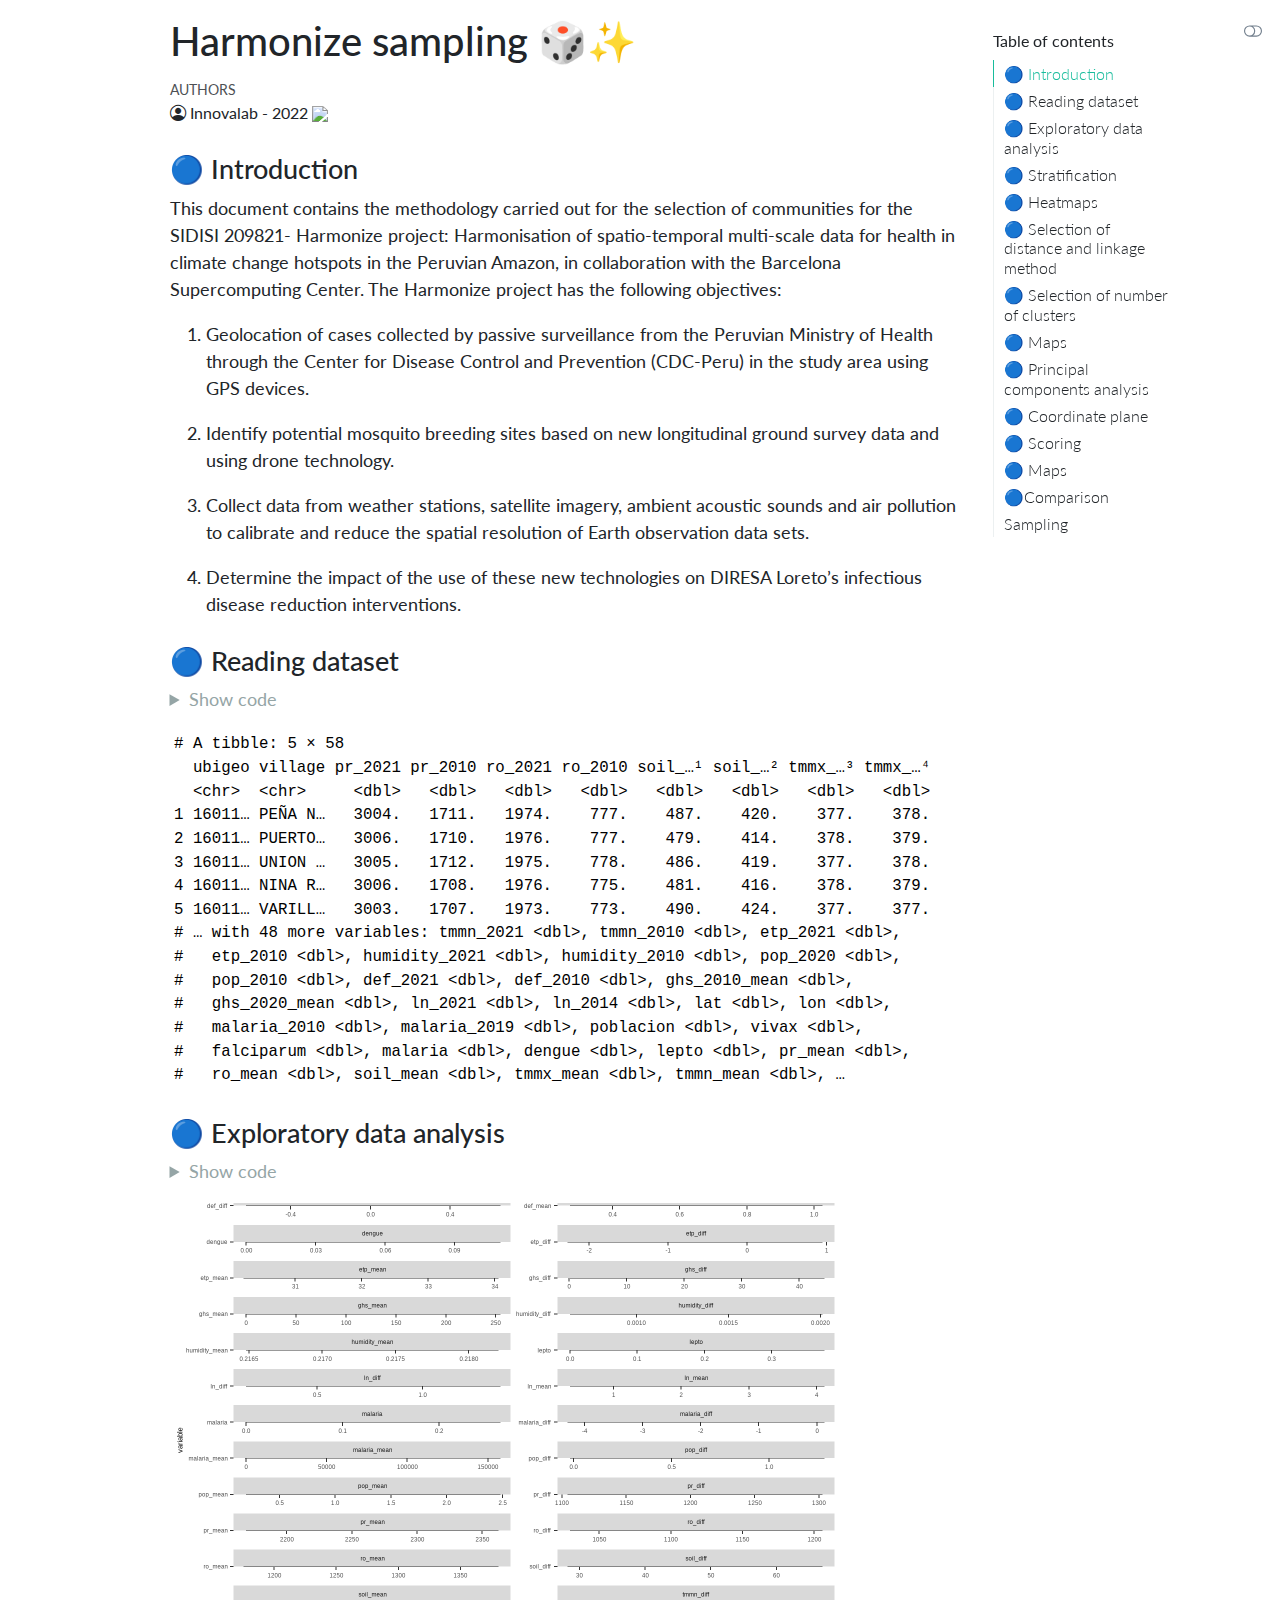
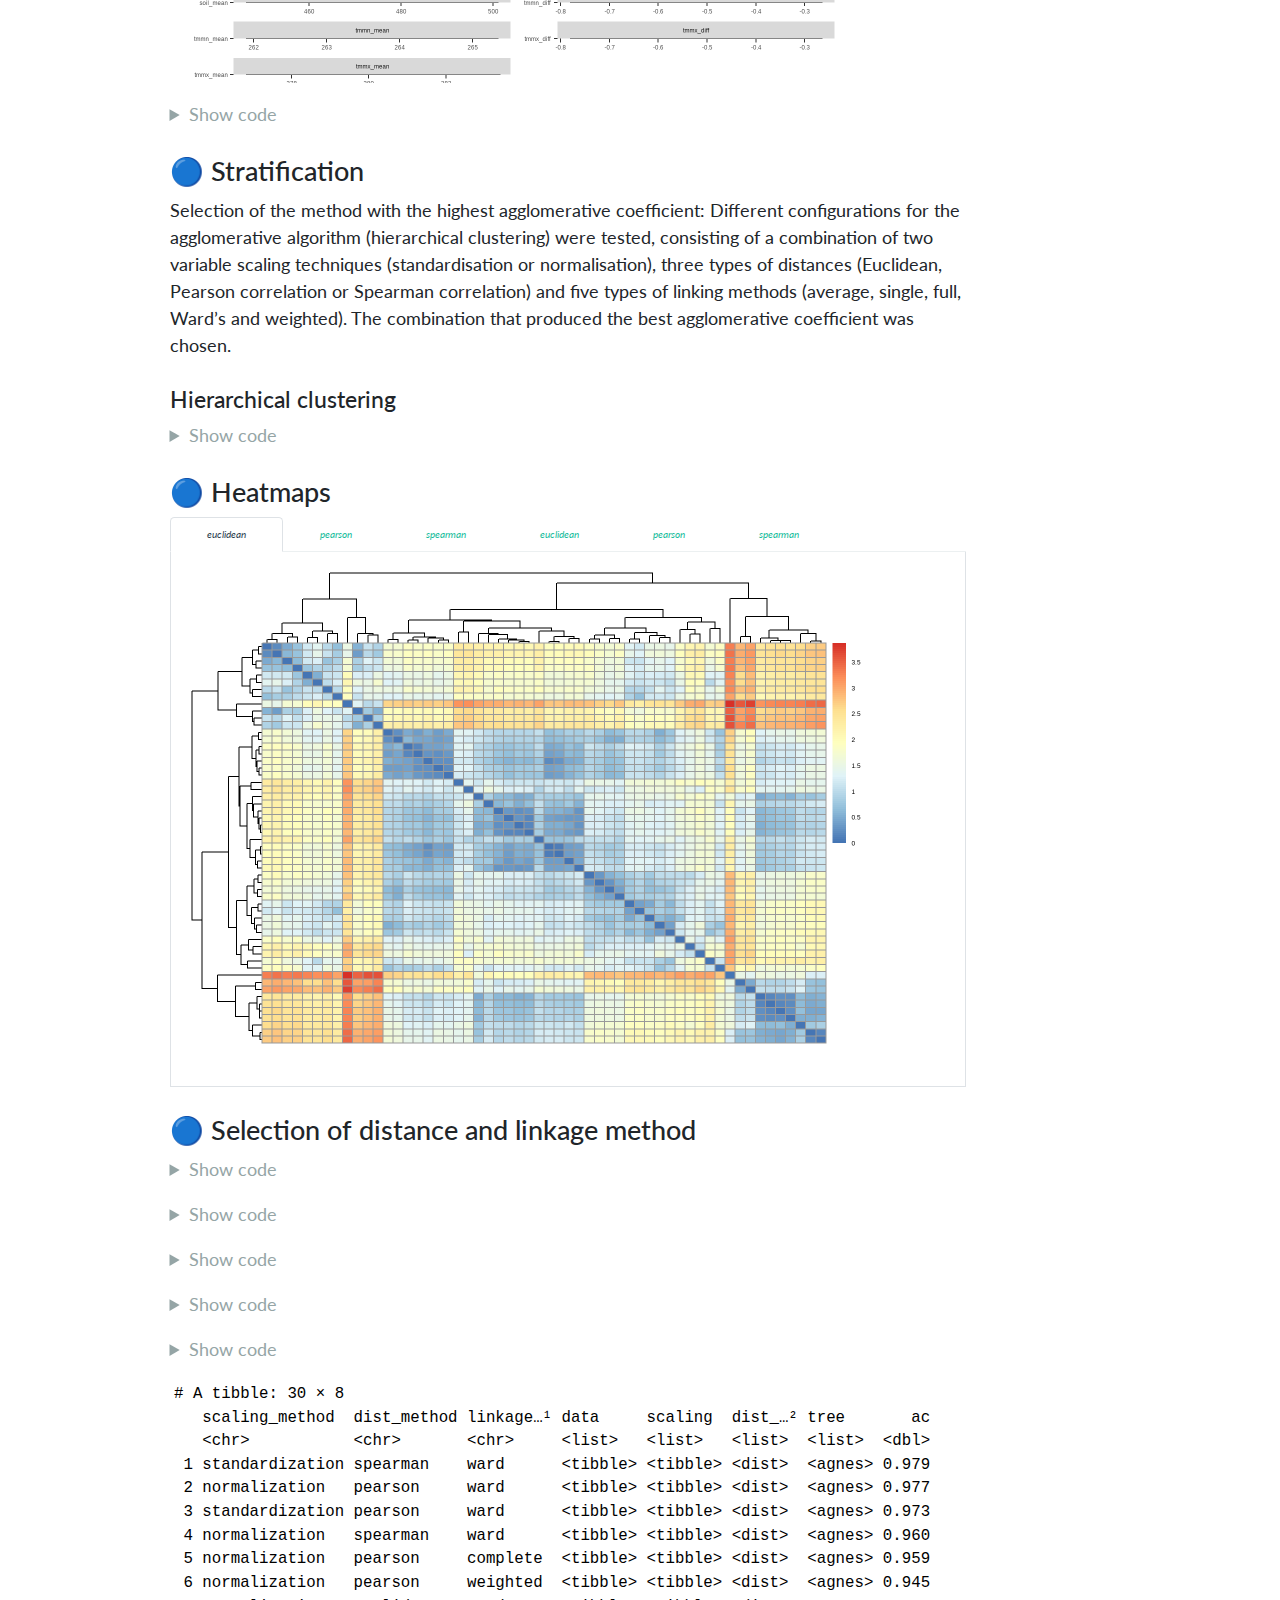
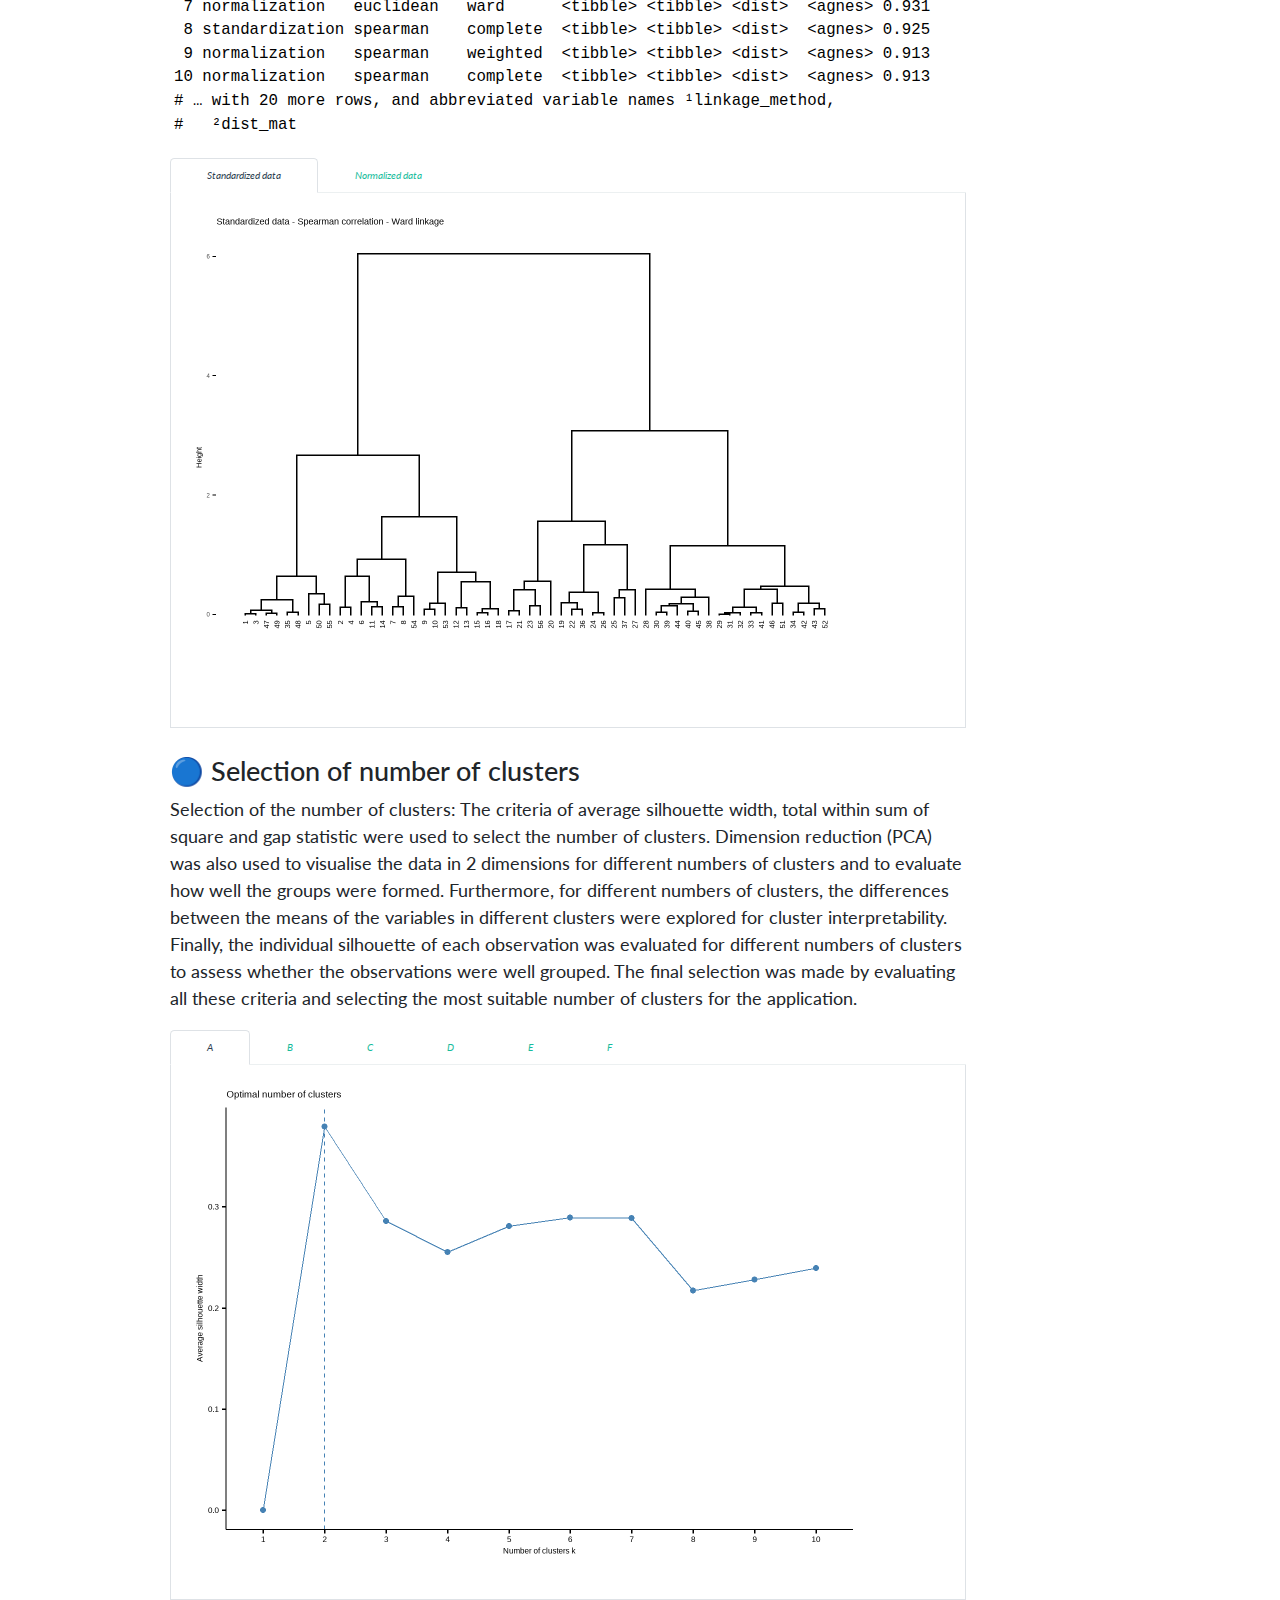
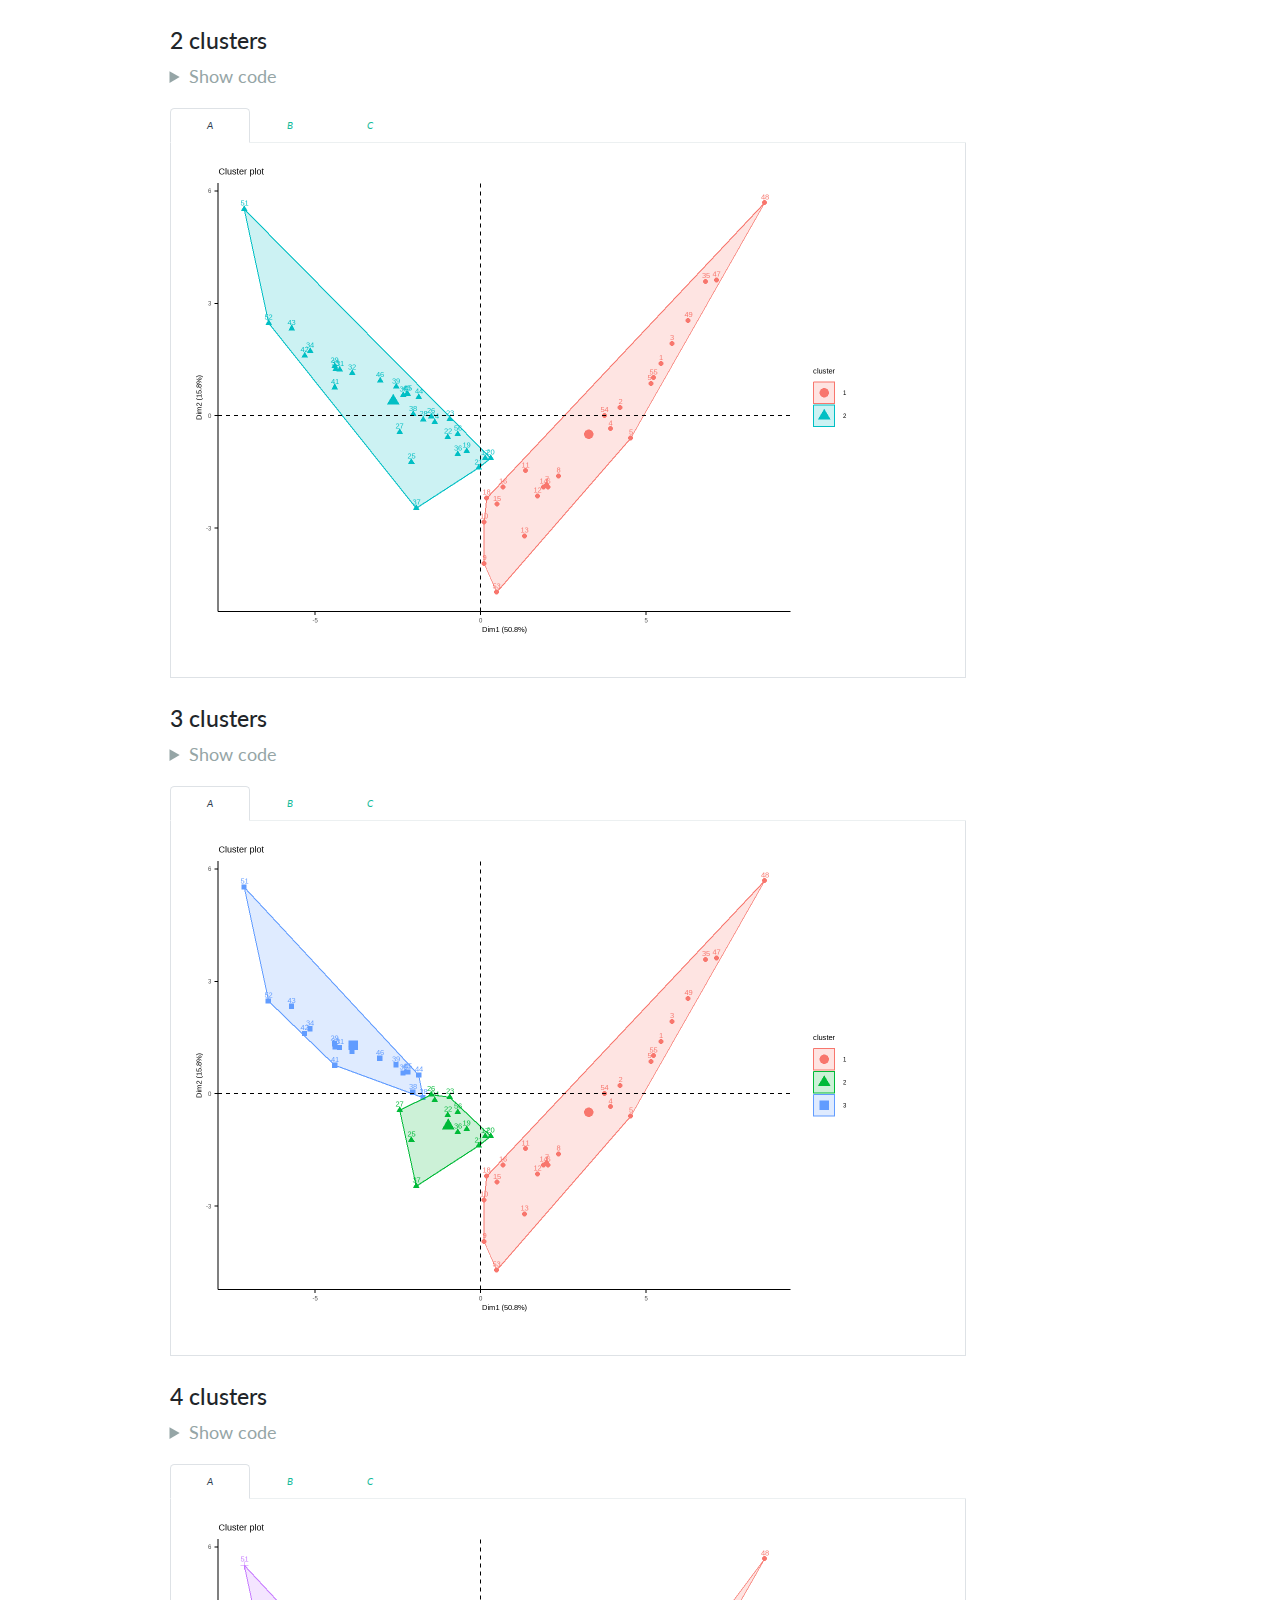
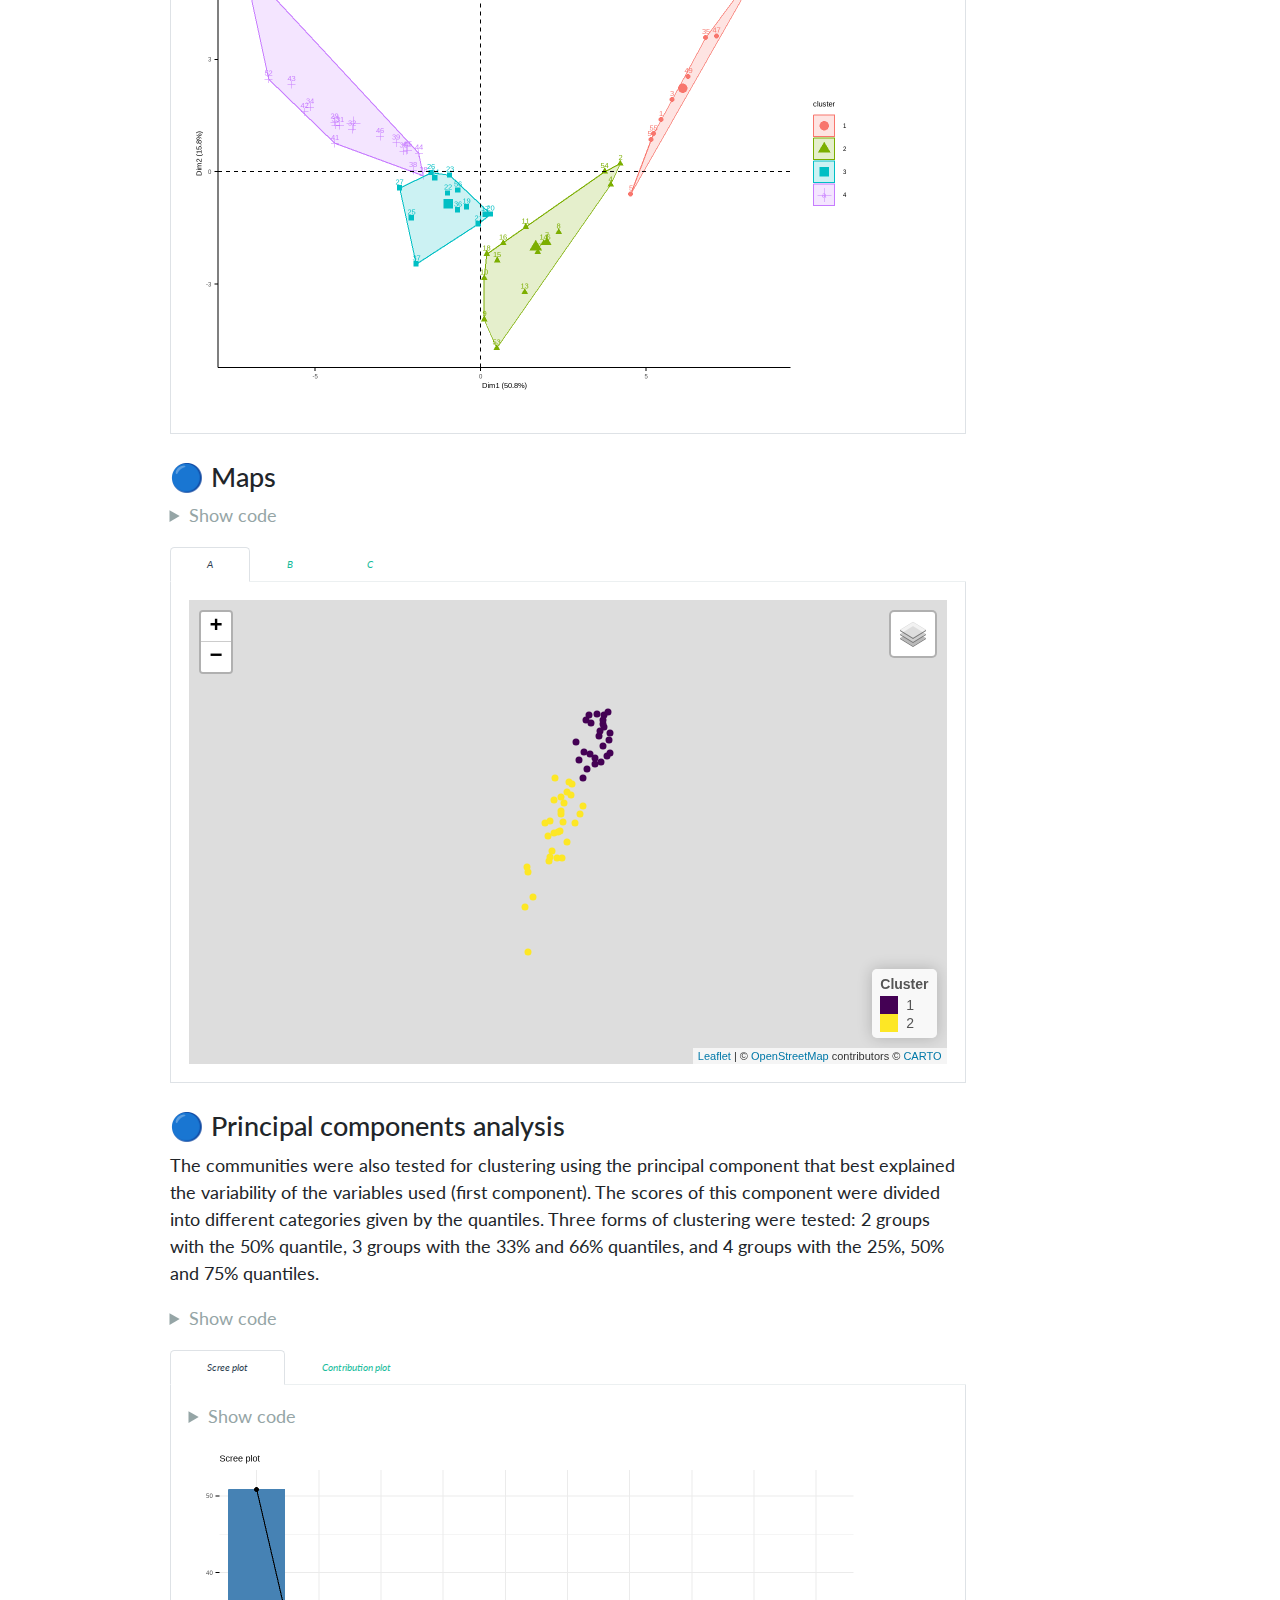
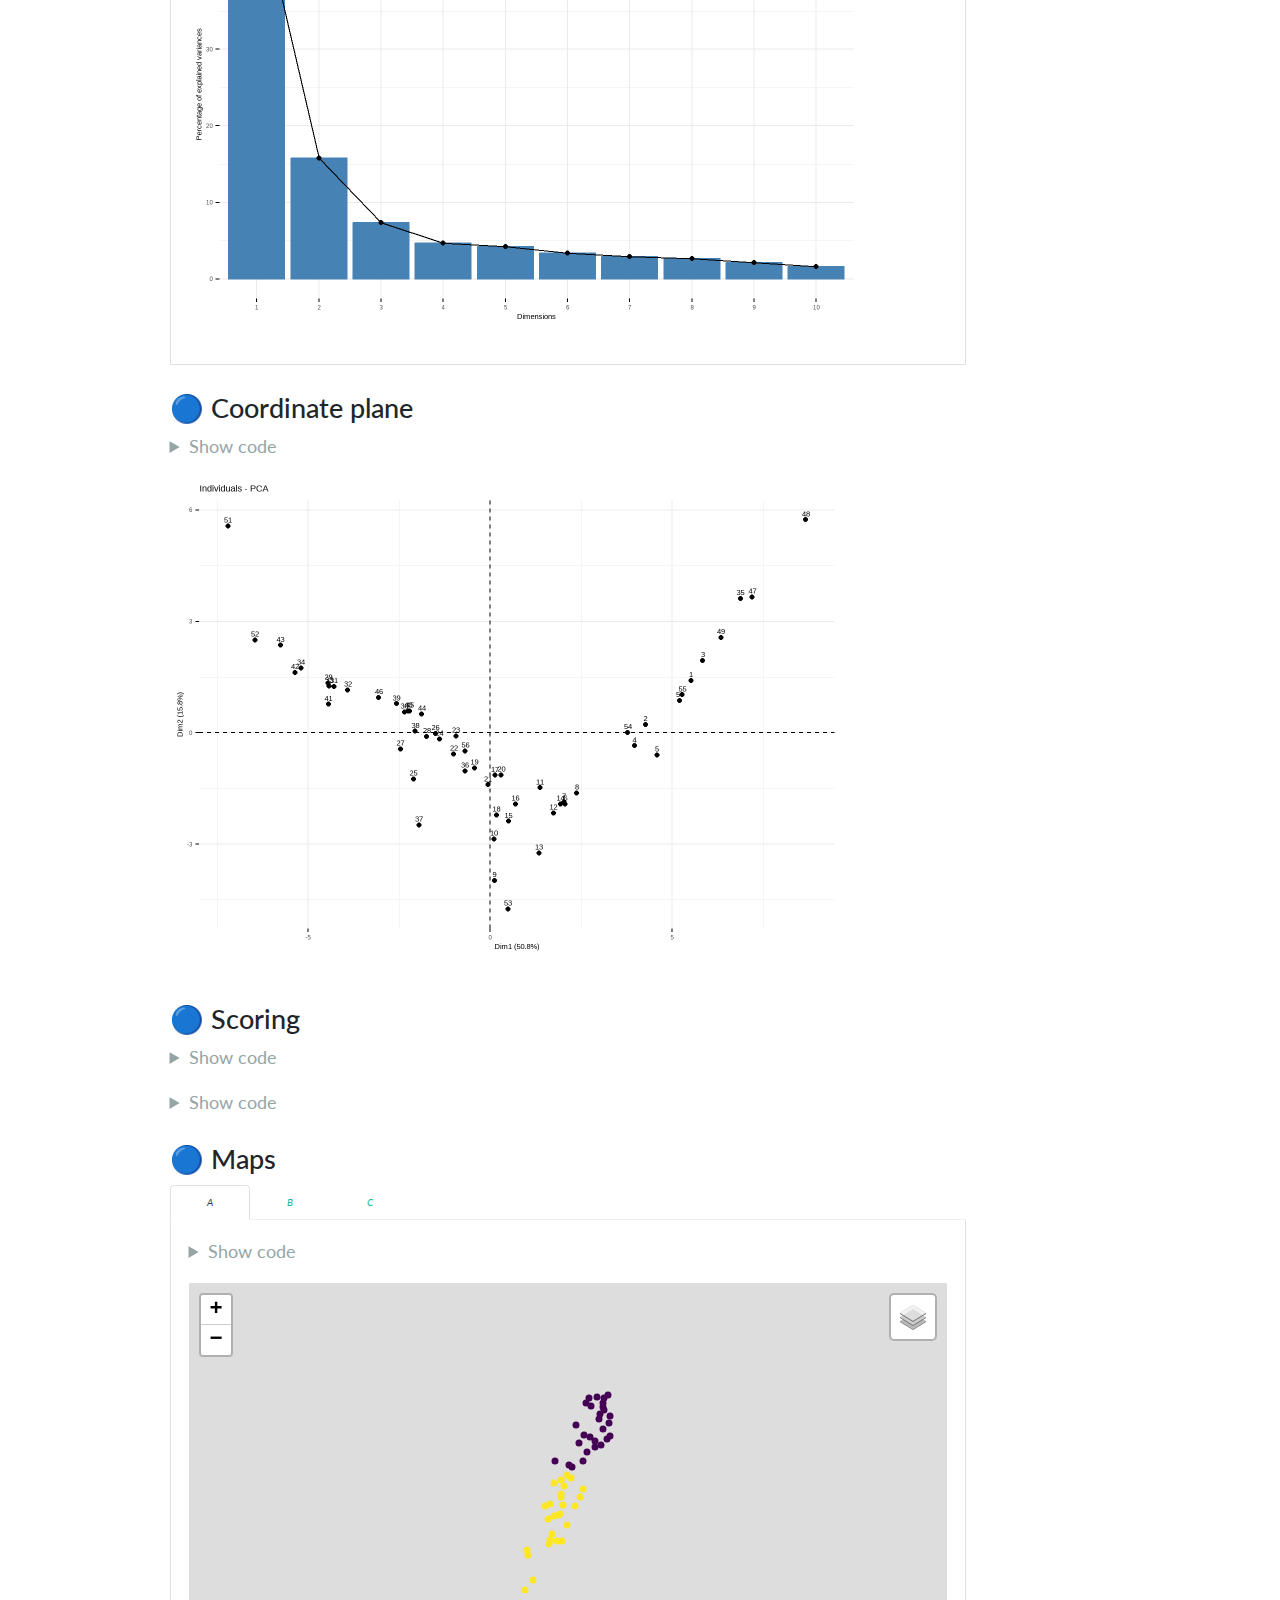
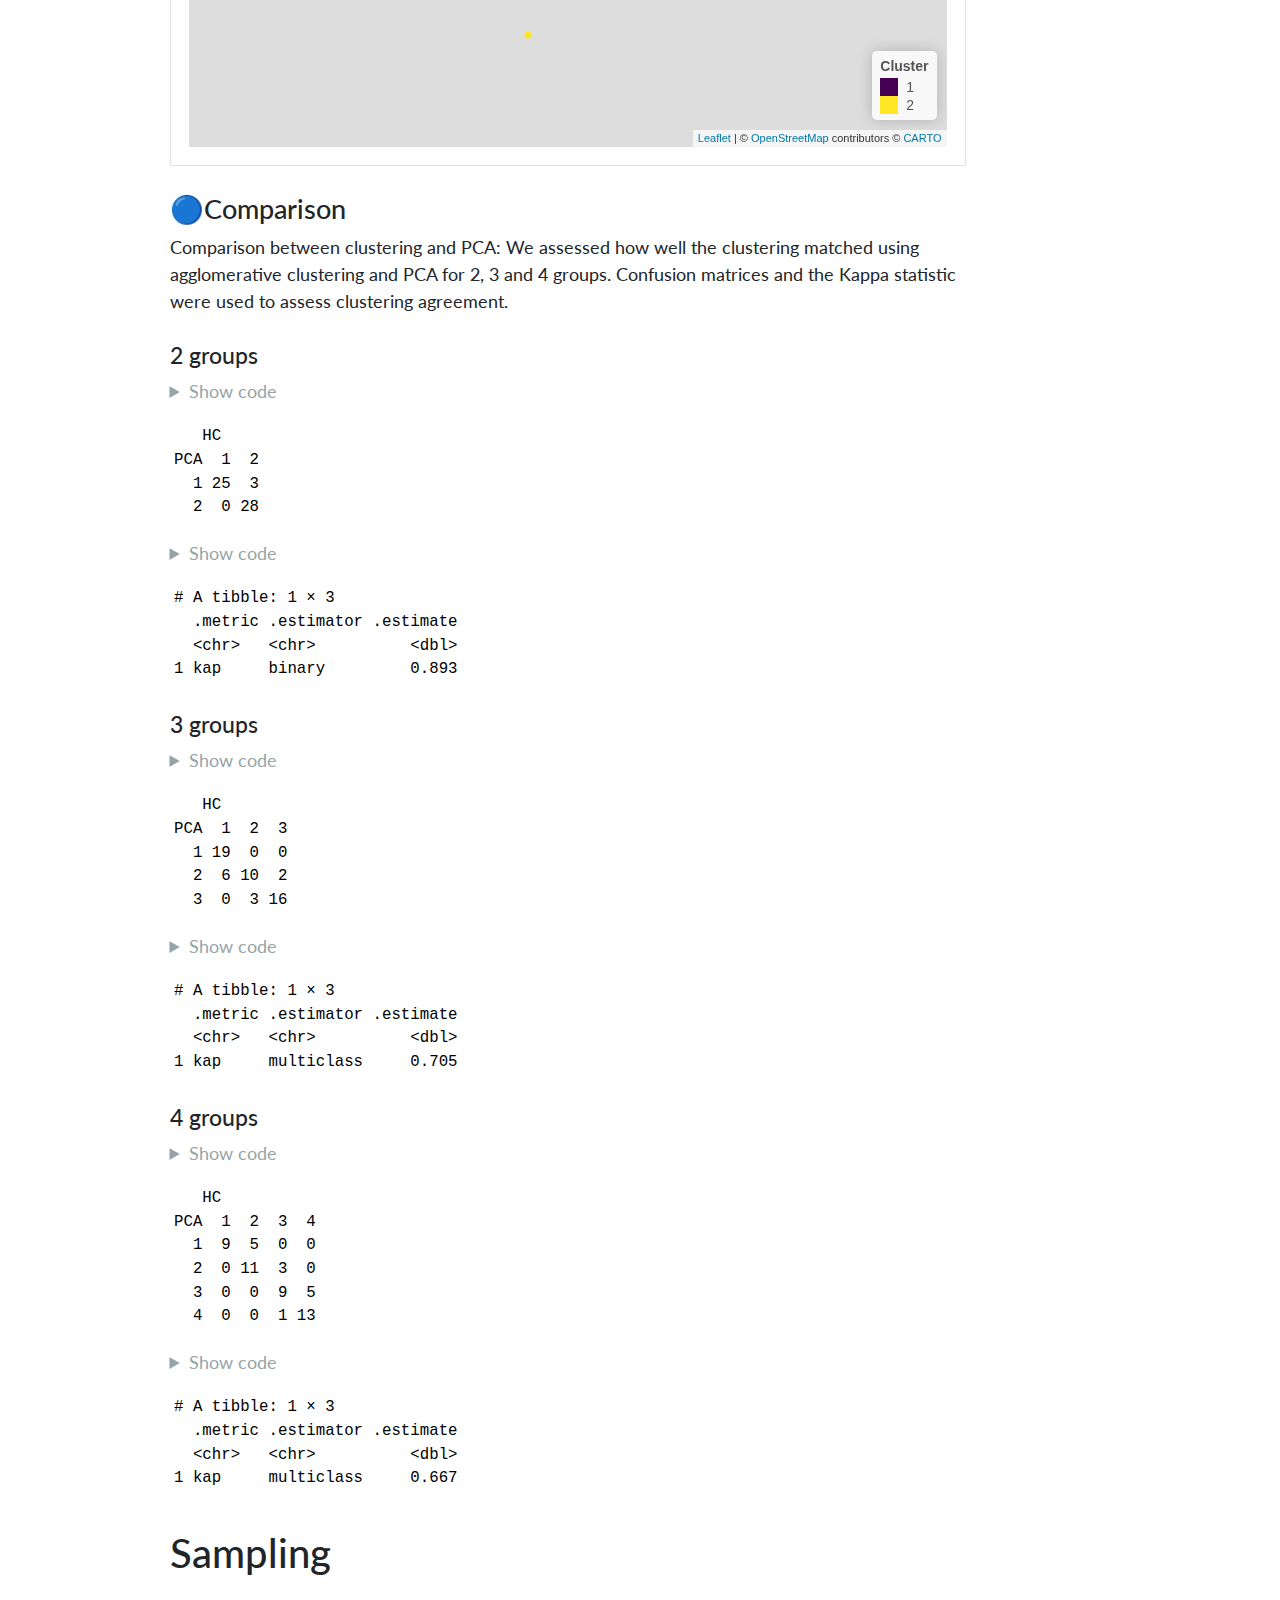
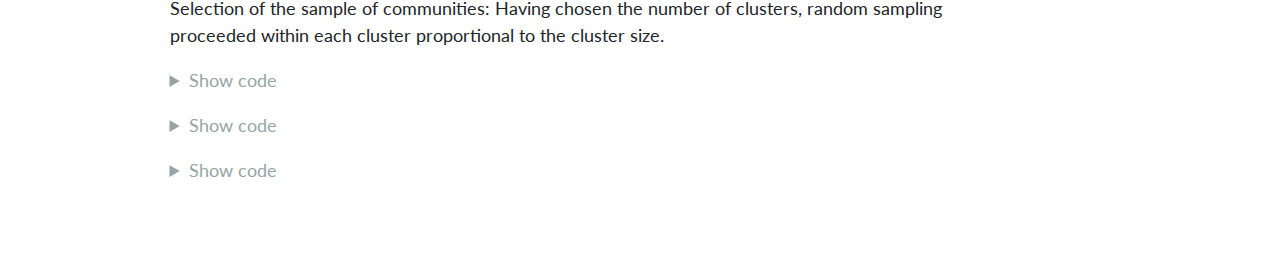
==== commit 26215922: "up" ====
--- a/index.html
+++ b/index.html
@@ -122,7 +122,8 @@
     <h2 id="toc-title">Table of contents</h2>
    
   <ul>
-  <li><a href="#reading-dataset" id="toc-reading-dataset" class="nav-link active" data-scroll-target="#reading-dataset">🔵 Reading dataset</a></li>
+  <li><a href="#introduction" id="toc-introduction" class="nav-link active" data-scroll-target="#introduction">🔵 Introduction</a></li>
+  <li><a href="#reading-dataset" id="toc-reading-dataset" class="nav-link" data-scroll-target="#reading-dataset">🔵 Reading dataset</a></li>
   <li><a href="#exploratory-data-analysis" id="toc-exploratory-data-analysis" class="nav-link" data-scroll-target="#exploratory-data-analysis">🔵 Exploratory data analysis</a></li>
   <li><a href="#stratification" id="toc-stratification" class="nav-link" data-scroll-target="#stratification">🔵 Stratification</a></li>
   <li><a href="#heatmaps" id="toc-heatmaps" class="nav-link" data-scroll-target="#heatmaps">🔵 Heatmaps</a></li>
@@ -134,6 +135,7 @@
   <li><a href="#scoring" id="toc-scoring" class="nav-link" data-scroll-target="#scoring">🔵 Scoring</a></li>
   <li><a href="#maps-1" id="toc-maps-1" class="nav-link" data-scroll-target="#maps-1">🔵 Maps</a></li>
   <li><a href="#comparison" id="toc-comparison" class="nav-link" data-scroll-target="#comparison">🔵Comparison</a></li>
+  <li><a href="#sampling" id="toc-sampling" class="nav-link" data-scroll-target="#sampling">Sampling</a></li>
   </ul>
 </nav>
 </div>
@@ -172,78 +174,48 @@
 }
 </style>
 </div>
+<section id="introduction" class="level3">
+<h3 class="anchored" data-anchor-id="introduction">🔵 Introduction</h3>
+<p>This document contains the methodology carried out for the selection of communities for the SIDISI 209821- Harmonize project: Harmonisation of spatio-temporal multi-scale data for health in climate change hotspots in the Peruvian Amazon, in collaboration with the Barcelona Supercomputing Center. The Harmonize project has the following objectives:</p>
+<ol type="1">
+<li><p>Geolocation of cases collected by passive surveillance from the Peruvian Ministry of Health through the Center for Disease Control and Prevention (CDC-Peru) in the study area using GPS devices.</p></li>
+<li><p>Identify potential mosquito breeding sites based on new longitudinal ground survey data and using drone technology.</p></li>
+<li><p>Collect data from weather stations, satellite imagery, ambient acoustic sounds and air pollution to calibrate and reduce the spatial resolution of Earth observation data sets.</p></li>
+<li><p>Determine the impact of the use of these new technologies on DIRESA Loreto’s infectious disease reduction interventions.</p></li>
+</ol>
+</section>
 <section id="reading-dataset" class="level3">
 <h3 class="anchored" data-anchor-id="reading-dataset">🔵 Reading dataset</h3>
 <div class="cell">
+<details>
+<summary>Show code</summary>
 <div class="sourceCode cell-code" id="cb1"><pre class="sourceCode r code-with-copy"><code class="sourceCode r"><span id="cb1-1"><a href="#cb1-1" aria-hidden="true" tabindex="-1"></a>dataset <span class="ot">&lt;-</span> readr<span class="sc">::</span><span class="fu">read_csv</span>(<span class="st">"data/processed/dataset.csv"</span>, <span class="at">col_types =</span> <span class="st">"ccd"</span>)</span>
-<span id="cb1-2"><a href="#cb1-2" aria-hidden="true" tabindex="-1"></a><span class="fu">glimpse</span>(dataset)</span></code><button title="Copy to Clipboard" class="code-copy-button"><i class="bi"></i></button></pre></div>
+<span id="cb1-2"><a href="#cb1-2" aria-hidden="true" tabindex="-1"></a><span class="fu">head</span>(dataset,<span class="dv">5</span>)</span></code><button title="Copy to Clipboard" class="code-copy-button"><i class="bi"></i></button></pre></div>
+</details>
 <div class="cell-output cell-output-stdout">
-<pre><code>Rows: 56
-Columns: 58
-$ ubigeo        &lt;chr&gt; "1601130022", "1601130004", "1601130070", "1601130005", …
-$ village       &lt;chr&gt; "PEÑA NEGRA", "PUERTO ALMENDRAS", "UNION PROGRESO", "NIN…
-$ pr_2021       &lt;dbl&gt; 3003.523, 3005.561, 3004.709, 3006.072, 3002.893, 3005.3…
-$ pr_2010       &lt;dbl&gt; 1711.018, 1710.000, 1711.909, 1708.493, 1707.225, 1703.0…
-$ ro_2021       &lt;dbl&gt; 1973.741, 1975.600, 1974.601, 1975.999, 1973.367, 1979.6…
-$ ro_2010       &lt;dbl&gt; 777.1561, 776.5314, 777.9957, 775.4281, 773.0794, 774.20…
-$ soil_2021     &lt;dbl&gt; 487.1143, 478.9062, 485.8812, 480.6201, 490.1191, 488.32…
-$ soil_2010     &lt;dbl&gt; 420.4041, 413.7691, 419.2018, 415.7574, 423.9777, 424.52…
-$ tmmx_2021     &lt;dbl&gt; 377.2085, 378.4209, 377.3746, 378.2364, 376.9163, 377.39…
-$ tmmx_2010     &lt;dbl&gt; 377.6035, 378.7052, 377.7635, 378.5011, 377.3192, 377.69…
-$ tmmn_2021     &lt;dbl&gt; 262.1713, 262.3171, 262.1727, 262.2708, 262.0517, 261.74…
-$ tmmn_2010     &lt;dbl&gt; 262.5663, 262.6014, 262.5616, 262.5356, 262.4545, 262.04…
-$ etp_2021      &lt;dbl&gt; 31.13105, 31.15949, 30.94147, 31.62333, 31.75194, 32.032…
-$ etp_2010      &lt;dbl&gt; 31.43682, 30.75509, 31.27390, 30.86988, 31.78440, 31.330…
-$ humidity_2021 &lt;dbl&gt; 0.2184728, 0.2185268, 0.2184848, 0.2185641, 0.2183550, 0…
-$ humidity_2010 &lt;dbl&gt; 0.2177948, 0.2178004, 0.2178044, 0.2178143, 0.2176561, 0…
-$ pop_2020      &lt;dbl&gt; 2.7544162, 1.1825184, 2.7881847, 0.8219515, 1.8988610, 0…
-$ pop_2010      &lt;dbl&gt; 1.5144129, 0.6682649, 1.5185936, 0.6272721, 1.1489897, 0…
-$ def_2021      &lt;dbl&gt; 0.8495356, 0.6464356, 0.8529550, 0.8386991, 1.3166787, 0…
-$ def_2010      &lt;dbl&gt; 0.7112370, 1.0140521, 0.8757627, 0.7689865, 0.6764592, 0…
-$ ghs_2010_mean &lt;dbl&gt; 82.7218007, 55.7917722, 90.3031147, 34.6099785, 37.85072…
-$ ghs_2020_mean &lt;dbl&gt; 106.308422, 71.125190, 116.733730, 45.778270, 52.714865,…
-$ ln_2021       &lt;dbl&gt; 2.3925664, 1.6253562, 2.5993518, 1.3249509, 1.5268432, 0…
-$ ln_2014       &lt;dbl&gt; 1.4091731, 1.1789836, 1.5723015, 0.8608395, 0.7229853, 0…
-$ lat           &lt;dbl&gt; -3.863147, -3.831725, -3.856809, -3.844760, -3.887690, -…
-$ lon           &lt;dbl&gt; -73.33678, -73.37802, -73.33872, -73.38588, -73.35142, -…
-$ malaria_2010  &lt;dbl&gt; 1, 18, 0, 29, 9, 1, 2, 0, 0, 3, 2, 1, 1, 1, 0, 0, 29, 0,…
-$ malaria_2019  &lt;dbl&gt; 4, 35, 0, 88, 64, 0, 2, 0, 0, 4, 1, 0, 0, 2, 0, 0, 0, 0,…
-$ poblacion     &lt;dbl&gt; 736, 201, 216, 672, 743, 36, 201, 17, 40, 86, 90, 163, 6…
-$ vivax         &lt;dbl&gt; 0.009510870, 0.109452736, 0.004629630, 0.101190476, 0.14…
-$ falciparum    &lt;dbl&gt; 0, 0, 0, 0, 0, 0, 0, 0, 0, 0, 0, 0, 0, 0, 0, 0, 0, 0, 0,…
-$ malaria       &lt;dbl&gt; 0.009510870, 0.109452736, 0.004629630, 0.101190476, 0.14…
-$ dengue        &lt;dbl&gt; 0.010869565, 0.000000000, 0.000000000, 0.000000000, 0.01…
-$ lepto         &lt;dbl&gt; 0.004076087, 0.000000000, 0.000000000, 0.000000000, 0.01…
-$ pr_mean       &lt;dbl&gt; 2357.271, 2357.780, 2358.309, 2357.282, 2355.059, 2354.1…
-$ ro_mean       &lt;dbl&gt; 1375.449, 1376.066, 1376.298, 1375.714, 1373.223, 1376.9…
-$ soil_mean     &lt;dbl&gt; 453.7592, 446.3377, 452.5415, 448.1887, 457.0484, 456.42…
-$ tmmx_mean     &lt;dbl&gt; 377.4060, 378.5630, 377.5691, 378.3688, 377.1178, 377.54…
-$ tmmn_mean     &lt;dbl&gt; 262.3688, 262.4592, 262.3672, 262.4032, 262.2531, 261.89…
-$ etp_mean      &lt;dbl&gt; 31.28394, 30.95729, 31.10769, 31.24661, 31.76817, 31.681…
-$ humidity_mean &lt;dbl&gt; 0.2181338, 0.2181636, 0.2181446, 0.2181892, 0.2180055, 0…
-$ pop_mean      &lt;dbl&gt; 2.1344145, 0.9253917, 2.1533892, 0.7246118, 1.5239253, 0…
-$ def_mean      &lt;dbl&gt; 0.7803863, 0.8302439, 0.8643589, 0.8038428, 0.9965690, 0…
-$ ghs_mean      &lt;dbl&gt; 94.515111, 63.458481, 103.518422, 40.194124, 45.282793, …
-$ ln_mean       &lt;dbl&gt; 1.9008698, 1.4021699, 2.0858267, 1.0928952, 1.1249143, 0…
-$ malaria_mean  &lt;dbl&gt; 1840.0, 5326.5, 0.0, 39312.0, 27119.5, 18.0, 402.0, 0.0,…
-$ pr_diff       &lt;dbl&gt; 1292.504, 1295.561, 1292.801, 1297.580, 1295.667, 1302.2…
-$ ro_diff       &lt;dbl&gt; 1196.585, 1199.069, 1196.605, 1200.571, 1200.288, 1205.4…
-$ soil_diff     &lt;dbl&gt; 66.71017, 65.13707, 66.67937, 64.86267, 66.14146, 63.805…
-$ tmmx_diff     &lt;dbl&gt; -0.3949886, -0.2843606, -0.3888977, -0.2647657, -0.40281…
-$ tmmn_diff     &lt;dbl&gt; -0.3949886, -0.2843606, -0.3888977, -0.2647657, -0.40281…
-$ etp_diff      &lt;dbl&gt; -0.30577669, 0.40440574, -0.33242578, 0.75345370, -0.032…
-$ humidity_diff &lt;dbl&gt; 0.0006780, 0.0007264, 0.0006804, 0.0007498, 0.0006989, 0…
-$ pop_diff      &lt;dbl&gt; 1.2400033, 0.5142535, 1.2695911, 0.1946794, 0.7498713, 0…
-$ def_diff      &lt;dbl&gt; 0.1382986, -0.3676165, -0.0228077, 0.0697126, 0.6402195,…
-$ ghs_diff      &lt;dbl&gt; 23.586621, 15.333418, 26.430615, 11.168292, 14.864143, 3…
-$ ln_diff       &lt;dbl&gt; 0.9833933, 0.4463726, 1.0270503, 0.4641114, 0.8038579, 0…
-$ malaria_diff  &lt;dbl&gt; 0.004076087, 0.084577114, 0.000000000, 0.087797619, 0.07…</code></pre>
+<pre><code># A tibble: 5 × 58
+  ubigeo village pr_2021 pr_2010 ro_2021 ro_2010 soil_…¹ soil_…² tmmx_…³ tmmx_…⁴
+  &lt;chr&gt;  &lt;chr&gt;     &lt;dbl&gt;   &lt;dbl&gt;   &lt;dbl&gt;   &lt;dbl&gt;   &lt;dbl&gt;   &lt;dbl&gt;   &lt;dbl&gt;   &lt;dbl&gt;
+1 16011… PEÑA N…   3004.   1711.   1974.    777.    487.    420.    377.    378.
+2 16011… PUERTO…   3006.   1710.   1976.    777.    479.    414.    378.    379.
+3 16011… UNION …   3005.   1712.   1975.    778.    486.    419.    377.    378.
+4 16011… NINA R…   3006.   1708.   1976.    775.    481.    416.    378.    379.
+5 16011… VARILL…   3003.   1707.   1973.    773.    490.    424.    377.    377.
+# … with 48 more variables: tmmn_2021 &lt;dbl&gt;, tmmn_2010 &lt;dbl&gt;, etp_2021 &lt;dbl&gt;,
+#   etp_2010 &lt;dbl&gt;, humidity_2021 &lt;dbl&gt;, humidity_2010 &lt;dbl&gt;, pop_2020 &lt;dbl&gt;,
+#   pop_2010 &lt;dbl&gt;, def_2021 &lt;dbl&gt;, def_2010 &lt;dbl&gt;, ghs_2010_mean &lt;dbl&gt;,
+#   ghs_2020_mean &lt;dbl&gt;, ln_2021 &lt;dbl&gt;, ln_2014 &lt;dbl&gt;, lat &lt;dbl&gt;, lon &lt;dbl&gt;,
+#   malaria_2010 &lt;dbl&gt;, malaria_2019 &lt;dbl&gt;, poblacion &lt;dbl&gt;, vivax &lt;dbl&gt;,
+#   falciparum &lt;dbl&gt;, malaria &lt;dbl&gt;, dengue &lt;dbl&gt;, lepto &lt;dbl&gt;, pr_mean &lt;dbl&gt;,
+#   ro_mean &lt;dbl&gt;, soil_mean &lt;dbl&gt;, tmmx_mean &lt;dbl&gt;, tmmn_mean &lt;dbl&gt;, …</code></pre>
 </div>
 </div>
 </section>
 <section id="exploratory-data-analysis" class="level3">
 <h3 class="anchored" data-anchor-id="exploratory-data-analysis">🔵 Exploratory data analysis</h3>
 <div class="cell">
+<details>
+<summary>Show code</summary>
 <div class="sourceCode cell-code" id="cb3"><pre class="sourceCode r code-with-copy"><code class="sourceCode r"><span id="cb3-1"><a href="#cb3-1" aria-hidden="true" tabindex="-1"></a>variables <span class="ot">&lt;-</span> <span class="fu">select</span>(dataset, malaria<span class="sc">:</span>malaria_diff)</span>
 <span id="cb3-2"><a href="#cb3-2" aria-hidden="true" tabindex="-1"></a>variables <span class="sc">%&gt;%</span> </span>
 <span id="cb3-3"><a href="#cb3-3" aria-hidden="true" tabindex="-1"></a>  tidyr<span class="sc">::</span><span class="fu">pivot_longer</span>(<span class="at">cols =</span> <span class="fu">everything</span>(), <span class="at">names_to =</span> <span class="st">"variable"</span>) <span class="sc">%&gt;%</span> </span>
@@ -251,26 +223,34 @@
 <span id="cb3-5"><a href="#cb3-5" aria-hidden="true" tabindex="-1"></a>  <span class="fu">geom_violin</span>() <span class="sc">+</span></span>
 <span id="cb3-6"><a href="#cb3-6" aria-hidden="true" tabindex="-1"></a>  <span class="fu">geom_boxplot</span>(<span class="at">width =</span> <span class="fl">0.1</span>) <span class="sc">+</span></span>
 <span id="cb3-7"><a href="#cb3-7" aria-hidden="true" tabindex="-1"></a>  <span class="fu">facet_wrap</span>(<span class="sc">~</span>variable, <span class="at">ncol =</span> <span class="dv">2</span>, <span class="at">scales =</span> <span class="st">"free"</span>)</span></code><button title="Copy to Clipboard" class="code-copy-button"><i class="bi"></i></button></pre></div>
+</details>
 <div class="cell-output-display">
 <p><img src="index_files/figure-html/unnamed-chunk-4-1.png" class="img-fluid" width="672"></p>
 </div>
 </div>
 <div class="cell">
+<details>
+<summary>Show code</summary>
 <div class="sourceCode cell-code" id="cb4"><pre class="sourceCode r code-with-copy"><code class="sourceCode r"><span id="cb4-1"><a href="#cb4-1" aria-hidden="true" tabindex="-1"></a>variables_norm <span class="ot">&lt;-</span> <span class="fu">mutate</span>(variables, <span class="fu">across</span>(<span class="fu">everything</span>(), scales<span class="sc">::</span>rescale))</span>
 <span id="cb4-2"><a href="#cb4-2" aria-hidden="true" tabindex="-1"></a>variables_std <span class="ot">&lt;-</span> <span class="fu">mutate</span>(variables, <span class="fu">across</span>(<span class="fu">everything</span>(), <span class="sc">~</span><span class="fu">as.numeric</span>(<span class="fu">scale</span>(.x))))</span></code><button title="Copy to Clipboard" class="code-copy-button"><i class="bi"></i></button></pre></div>
+</details>
 </div>
 </section>
 <section id="stratification" class="level3">
 <h3 class="anchored" data-anchor-id="stratification">🔵 Stratification</h3>
+<p>Selection of the method with the highest agglomerative coefficient: Different configurations for the agglomerative algorithm (hierarchical clustering) were tested, consisting of a combination of two variable scaling techniques (standardisation or normalisation), three types of distances (Euclidean, Pearson correlation or Spearman correlation) and five types of linking methods (average, single, full, Ward’s and weighted). The combination that produced the best agglomerative coefficient was chosen.</p>
 <section id="hierarchical-clustering" class="level4">
 <h4 class="anchored" data-anchor-id="hierarchical-clustering">Hierarchical clustering</h4>
 <div class="cell">
+<details>
+<summary>Show code</summary>
 <div class="sourceCode cell-code" id="cb5"><pre class="sourceCode r code-with-copy"><code class="sourceCode r"><span id="cb5-1"><a href="#cb5-1" aria-hidden="true" tabindex="-1"></a>dist_euclidean_norm <span class="ot">&lt;-</span> <span class="fu">get_dist</span>(variables_norm, <span class="at">method =</span> <span class="st">"euclidean"</span>)</span>
 <span id="cb5-2"><a href="#cb5-2" aria-hidden="true" tabindex="-1"></a>dist_pearson_norm <span class="ot">&lt;-</span> <span class="fu">get_dist</span>(variables_norm, <span class="at">method =</span> <span class="st">"pearson"</span>)</span>
 <span id="cb5-3"><a href="#cb5-3" aria-hidden="true" tabindex="-1"></a>dist_spearman_norm <span class="ot">&lt;-</span> <span class="fu">get_dist</span>(variables_norm, <span class="at">method =</span> <span class="st">"spearman"</span>)</span>
 <span id="cb5-4"><a href="#cb5-4" aria-hidden="true" tabindex="-1"></a>dist_euclidean_std <span class="ot">&lt;-</span> <span class="fu">get_dist</span>(variables_std, <span class="at">method =</span> <span class="st">"euclidean"</span>)</span>
 <span id="cb5-5"><a href="#cb5-5" aria-hidden="true" tabindex="-1"></a>dist_pearson_std <span class="ot">&lt;-</span> <span class="fu">get_dist</span>(variables_std, <span class="at">method =</span> <span class="st">"pearson"</span>)</span>
 <span id="cb5-6"><a href="#cb5-6" aria-hidden="true" tabindex="-1"></a>dist_spearman_std <span class="ot">&lt;-</span> <span class="fu">get_dist</span>(variables_std, <span class="at">method =</span> <span class="st">"spearman"</span>)</span></code><button title="Copy to Clipboard" class="code-copy-button"><i class="bi"></i></button></pre></div>
+</details>
 </div>
 </section>
 </section>
@@ -327,6 +307,8 @@
 <section id="selection-of-distance-and-linkage-method" class="level3">
 <h3 class="anchored" data-anchor-id="selection-of-distance-and-linkage-method">🔵 Selection of distance and linkage method</h3>
 <div class="cell">
+<details>
+<summary>Show code</summary>
 <div class="sourceCode cell-code" id="cb6"><pre class="sourceCode r code-with-copy"><code class="sourceCode r"><span id="cb6-1"><a href="#cb6-1" aria-hidden="true" tabindex="-1"></a>scale_data <span class="ot">&lt;-</span> <span class="cf">function</span>(data, <span class="at">method =</span> <span class="st">"standardization"</span>) {</span>
 <span id="cb6-2"><a href="#cb6-2" aria-hidden="true" tabindex="-1"></a>  <span class="cf">if</span> (method <span class="sc">==</span> <span class="st">"standardization"</span>) {</span>
 <span id="cb6-3"><a href="#cb6-3" aria-hidden="true" tabindex="-1"></a>    data_scaled <span class="ot">&lt;-</span> <span class="fu">mutate</span>(data, <span class="fu">across</span>(<span class="fu">everything</span>(), <span class="sc">~</span><span class="fu">as.numeric</span>(<span class="fu">scale</span>(.x))))</span>
@@ -336,16 +318,25 @@
 <span id="cb6-7"><a href="#cb6-7" aria-hidden="true" tabindex="-1"></a>  }</span>
 <span id="cb6-8"><a href="#cb6-8" aria-hidden="true" tabindex="-1"></a>  data_scaled</span>
 <span id="cb6-9"><a href="#cb6-9" aria-hidden="true" tabindex="-1"></a>}</span></code><button title="Copy to Clipboard" class="code-copy-button"><i class="bi"></i></button></pre></div>
-</div>
-<div class="cell">
+</details>
+</div>
+<div class="cell">
+<details>
+<summary>Show code</summary>
 <div class="sourceCode cell-code" id="cb7"><pre class="sourceCode r code-with-copy"><code class="sourceCode r"><span id="cb7-1"><a href="#cb7-1" aria-hidden="true" tabindex="-1"></a>scaling_method <span class="ot">&lt;-</span> <span class="fu">c</span>(<span class="st">"standardization"</span>, <span class="st">"normalization"</span>)</span>
 <span id="cb7-2"><a href="#cb7-2" aria-hidden="true" tabindex="-1"></a>dist_method <span class="ot">&lt;-</span> <span class="fu">c</span>(<span class="st">"euclidean"</span>, <span class="st">"pearson"</span>, <span class="st">"spearman"</span>)</span>
 <span id="cb7-3"><a href="#cb7-3" aria-hidden="true" tabindex="-1"></a>linkage_method <span class="ot">&lt;-</span> <span class="fu">c</span>(<span class="st">"average"</span>, <span class="st">"single"</span>, <span class="st">"complete"</span>, <span class="st">"ward"</span>, <span class="st">"weighted"</span>)</span></code><button title="Copy to Clipboard" class="code-copy-button"><i class="bi"></i></button></pre></div>
-</div>
-<div class="cell">
+</details>
+</div>
+<div class="cell">
+<details>
+<summary>Show code</summary>
 <div class="sourceCode cell-code" id="cb8"><pre class="sourceCode r code-with-copy"><code class="sourceCode r"><span id="cb8-1"><a href="#cb8-1" aria-hidden="true" tabindex="-1"></a>design <span class="ot">&lt;-</span> tidyr<span class="sc">::</span><span class="fu">expand_grid</span>(scaling_method, dist_method, linkage_method, variables)</span></code><button title="Copy to Clipboard" class="code-copy-button"><i class="bi"></i></button></pre></div>
-</div>
-<div class="cell">
+</details>
+</div>
+<div class="cell">
+<details>
+<summary>Show code</summary>
 <div class="sourceCode cell-code" id="cb9"><pre class="sourceCode r code-with-copy"><code class="sourceCode r"><span id="cb9-1"><a href="#cb9-1" aria-hidden="true" tabindex="-1"></a>agglomerative_coeff <span class="ot">&lt;-</span> design <span class="sc">%&gt;%</span> </span>
 <span id="cb9-2"><a href="#cb9-2" aria-hidden="true" tabindex="-1"></a>  tidyr<span class="sc">::</span><span class="fu">nest</span>(<span class="at">data =</span> <span class="sc">-</span><span class="fu">c</span>(scaling_method, dist_method, linkage_method)) <span class="sc">%&gt;%</span> </span>
 <span id="cb9-3"><a href="#cb9-3" aria-hidden="true" tabindex="-1"></a>  <span class="fu">mutate</span>(</span>
@@ -356,9 +347,13 @@
 <span id="cb9-8"><a href="#cb9-8" aria-hidden="true" tabindex="-1"></a>  ) <span class="sc">%&gt;%</span> </span>
 <span id="cb9-9"><a href="#cb9-9" aria-hidden="true" tabindex="-1"></a>  tidyr<span class="sc">::</span><span class="fu">unnest</span>(ac) <span class="sc">%&gt;%</span> </span>
 <span id="cb9-10"><a href="#cb9-10" aria-hidden="true" tabindex="-1"></a>  <span class="fu">arrange</span>(<span class="sc">-</span>ac)</span></code><button title="Copy to Clipboard" class="code-copy-button"><i class="bi"></i></button></pre></div>
-</div>
-<div class="cell">
+</details>
+</div>
+<div class="cell">
+<details>
+<summary>Show code</summary>
 <div class="sourceCode cell-code" id="cb10"><pre class="sourceCode r code-with-copy"><code class="sourceCode r"><span id="cb10-1"><a href="#cb10-1" aria-hidden="true" tabindex="-1"></a>agglomerative_coeff</span></code><button title="Copy to Clipboard" class="code-copy-button"><i class="bi"></i></button></pre></div>
+</details>
 <div class="cell-output cell-output-stdout">
 <pre><code># A tibble: 30 × 8
    scaling_method  dist_method linkage…¹ data     scaling  dist_…² tree       ac
@@ -399,6 +394,7 @@
 </section>
 <section id="selection-of-number-of-clusters" class="level3">
 <h3 class="anchored" data-anchor-id="selection-of-number-of-clusters">🔵 Selection of number of clusters</h3>
+<p>Selection of the number of clusters: The criteria of average silhouette width, total within sum of square and gap statistic were used to select the number of clusters. Dimension reduction (PCA) was also used to visualise the data in 2 dimensions for different numbers of clusters and to evaluate how well the groups were formed. Furthermore, for different numbers of clusters, the differences between the means of the variables in different clusters were explored for cluster interpretability. Finally, the individual silhouette of each observation was evaluated for different numbers of clusters to assess whether the observations were well grouped. The final selection was made by evaluating all these criteria and selecting the most suitable number of clusters for the application.</p>
 <div class="panel-tabset">
 <ul class="nav nav-tabs" role="tablist"><li class="nav-item" role="presentation"><a class="nav-link active" id="tabset-3-1-tab" data-bs-toggle="tab" data-bs-target="#tabset-3-1" role="tab" aria-controls="tabset-3-1" aria-selected="true" href="">A</a></li><li class="nav-item" role="presentation"><a class="nav-link" id="tabset-3-2-tab" data-bs-toggle="tab" data-bs-target="#tabset-3-2" role="tab" aria-controls="tabset-3-2" aria-selected="false" href="">B</a></li><li class="nav-item" role="presentation"><a class="nav-link" id="tabset-3-3-tab" data-bs-toggle="tab" data-bs-target="#tabset-3-3" role="tab" aria-controls="tabset-3-3" aria-selected="false" href="">C</a></li><li class="nav-item" role="presentation"><a class="nav-link" id="tabset-3-4-tab" data-bs-toggle="tab" data-bs-target="#tabset-3-4" role="tab" aria-controls="tabset-3-4" aria-selected="false" href="">D</a></li><li class="nav-item" role="presentation"><a class="nav-link" id="tabset-3-5-tab" data-bs-toggle="tab" data-bs-target="#tabset-3-5" role="tab" aria-controls="tabset-3-5" aria-selected="false" href="">E</a></li><li class="nav-item" role="presentation"><a class="nav-link" id="tabset-3-6-tab" data-bs-toggle="tab" data-bs-target="#tabset-3-6" role="tab" aria-controls="tabset-3-6" aria-selected="false" href="">F</a></li></ul>
 <div class="tab-content">
@@ -449,10 +445,13 @@
 <section id="clusters" class="level4">
 <h4 class="anchored" data-anchor-id="clusters">2 clusters</h4>
 <div class="cell">
+<details>
+<summary>Show code</summary>
 <div class="sourceCode cell-code" id="cb12"><pre class="sourceCode r code-with-copy"><code class="sourceCode r"><span id="cb12-1"><a href="#cb12-1" aria-hidden="true" tabindex="-1"></a>clustering_2 <span class="ot">&lt;-</span> <span class="fu">hcut</span>(</span>
 <span id="cb12-2"><a href="#cb12-2" aria-hidden="true" tabindex="-1"></a>  variables_std, <span class="at">k =</span> <span class="dv">2</span>, <span class="at">hc_func =</span> <span class="st">"agnes"</span>, <span class="at">hc_method =</span> <span class="st">"ward.D2"</span>, </span>
 <span id="cb12-3"><a href="#cb12-3" aria-hidden="true" tabindex="-1"></a>  <span class="at">hc_metric =</span> <span class="st">"spearman"</span></span>
 <span id="cb12-4"><a href="#cb12-4" aria-hidden="true" tabindex="-1"></a>)</span></code><button title="Copy to Clipboard" class="code-copy-button"><i class="bi"></i></button></pre></div>
+</details>
 </div>
 <div class="panel-tabset">
 <ul class="nav nav-tabs" role="tablist"><li class="nav-item" role="presentation"><a class="nav-link active" id="tabset-4-1-tab" data-bs-toggle="tab" data-bs-target="#tabset-4-1" role="tab" aria-controls="tabset-4-1" aria-selected="true" href="">A</a></li><li class="nav-item" role="presentation"><a class="nav-link" id="tabset-4-2-tab" data-bs-toggle="tab" data-bs-target="#tabset-4-2" role="tab" aria-controls="tabset-4-2" aria-selected="false" href="">B</a></li><li class="nav-item" role="presentation"><a class="nav-link" id="tabset-4-3-tab" data-bs-toggle="tab" data-bs-target="#tabset-4-3" role="tab" aria-controls="tabset-4-3" aria-selected="false" href="">C</a></li></ul>
@@ -489,10 +488,13 @@
 <section id="clusters-1" class="level4">
 <h4 class="anchored" data-anchor-id="clusters-1">3 clusters</h4>
 <div class="cell">
+<details>
+<summary>Show code</summary>
 <div class="sourceCode cell-code" id="cb14"><pre class="sourceCode r code-with-copy"><code class="sourceCode r"><span id="cb14-1"><a href="#cb14-1" aria-hidden="true" tabindex="-1"></a>clustering_3 <span class="ot">&lt;-</span> <span class="fu">hcut</span>(</span>
 <span id="cb14-2"><a href="#cb14-2" aria-hidden="true" tabindex="-1"></a>  variables_std, <span class="at">k =</span> <span class="dv">3</span>, <span class="at">hc_func =</span> <span class="st">"agnes"</span>, <span class="at">hc_method =</span> <span class="st">"ward.D2"</span>, </span>
 <span id="cb14-3"><a href="#cb14-3" aria-hidden="true" tabindex="-1"></a>  <span class="at">hc_metric =</span> <span class="st">"spearman"</span></span>
 <span id="cb14-4"><a href="#cb14-4" aria-hidden="true" tabindex="-1"></a>)</span></code><button title="Copy to Clipboard" class="code-copy-button"><i class="bi"></i></button></pre></div>
+</details>
 </div>
 <div class="panel-tabset">
 <ul class="nav nav-tabs" role="tablist"><li class="nav-item" role="presentation"><a class="nav-link active" id="tabset-5-1-tab" data-bs-toggle="tab" data-bs-target="#tabset-5-1" role="tab" aria-controls="tabset-5-1" aria-selected="true" href="">A</a></li><li class="nav-item" role="presentation"><a class="nav-link" id="tabset-5-2-tab" data-bs-toggle="tab" data-bs-target="#tabset-5-2" role="tab" aria-controls="tabset-5-2" aria-selected="false" href="">B</a></li><li class="nav-item" role="presentation"><a class="nav-link" id="tabset-5-3-tab" data-bs-toggle="tab" data-bs-target="#tabset-5-3" role="tab" aria-controls="tabset-5-3" aria-selected="false" href="">C</a></li></ul>
@@ -530,10 +532,13 @@
 <section id="clusters-2" class="level4">
 <h4 class="anchored" data-anchor-id="clusters-2">4 clusters</h4>
 <div class="cell">
+<details>
+<summary>Show code</summary>
 <div class="sourceCode cell-code" id="cb16"><pre class="sourceCode r code-with-copy"><code class="sourceCode r"><span id="cb16-1"><a href="#cb16-1" aria-hidden="true" tabindex="-1"></a>clustering_4 <span class="ot">&lt;-</span> <span class="fu">hcut</span>(</span>
 <span id="cb16-2"><a href="#cb16-2" aria-hidden="true" tabindex="-1"></a>  variables_std, <span class="at">k =</span> <span class="dv">4</span>, <span class="at">hc_func =</span> <span class="st">"agnes"</span>, <span class="at">hc_method =</span> <span class="st">"ward.D2"</span>, </span>
 <span id="cb16-3"><a href="#cb16-3" aria-hidden="true" tabindex="-1"></a>  <span class="at">hc_metric =</span> <span class="st">"spearman"</span></span>
 <span id="cb16-4"><a href="#cb16-4" aria-hidden="true" tabindex="-1"></a>)</span></code><button title="Copy to Clipboard" class="code-copy-button"><i class="bi"></i></button></pre></div>
+</details>
 </div>
 <div class="panel-tabset">
 <ul class="nav nav-tabs" role="tablist"><li class="nav-item" role="presentation"><a class="nav-link active" id="tabset-6-1-tab" data-bs-toggle="tab" data-bs-target="#tabset-6-1" role="tab" aria-controls="tabset-6-1" aria-selected="true" href="">A</a></li><li class="nav-item" role="presentation"><a class="nav-link" id="tabset-6-2-tab" data-bs-toggle="tab" data-bs-target="#tabset-6-2" role="tab" aria-controls="tabset-6-2" aria-selected="false" href="">B</a></li><li class="nav-item" role="presentation"><a class="nav-link" id="tabset-6-3-tab" data-bs-toggle="tab" data-bs-target="#tabset-6-3" role="tab" aria-controls="tabset-6-3" aria-selected="false" href="">C</a></li></ul>
@@ -573,12 +578,15 @@
 <section id="maps" class="level3">
 <h3 class="anchored" data-anchor-id="maps">🔵 Maps</h3>
 <div class="cell">
+<details>
+<summary>Show code</summary>
 <div class="sourceCode cell-code" id="cb18"><pre class="sourceCode r code-with-copy"><code class="sourceCode r"><span id="cb18-1"><a href="#cb18-1" aria-hidden="true" tabindex="-1"></a>dataset_clustering <span class="ot">&lt;-</span> dataset <span class="sc">%&gt;%</span> </span>
 <span id="cb18-2"><a href="#cb18-2" aria-hidden="true" tabindex="-1"></a>  <span class="fu">mutate</span>(</span>
 <span id="cb18-3"><a href="#cb18-3" aria-hidden="true" tabindex="-1"></a>    <span class="at">hc_group_2 =</span> <span class="fu">as.factor</span>(clustering_2<span class="sc">$</span>cluster),</span>
 <span id="cb18-4"><a href="#cb18-4" aria-hidden="true" tabindex="-1"></a>    <span class="at">hc_group_3 =</span> <span class="fu">as.factor</span>(clustering_3<span class="sc">$</span>cluster),</span>
 <span id="cb18-5"><a href="#cb18-5" aria-hidden="true" tabindex="-1"></a>    <span class="at">hc_group_4 =</span> <span class="fu">as.factor</span>(clustering_4<span class="sc">$</span>cluster)</span>
 <span id="cb18-6"><a href="#cb18-6" aria-hidden="true" tabindex="-1"></a>  )</span></code><button title="Copy to Clipboard" class="code-copy-button"><i class="bi"></i></button></pre></div>
+</details>
 </div>
 <div class="panel-tabset">
 <ul class="nav nav-tabs" role="tablist"><li class="nav-item" role="presentation"><a class="nav-link active" id="tabset-7-1-tab" data-bs-toggle="tab" data-bs-target="#tabset-7-1" role="tab" aria-controls="tabset-7-1" aria-selected="true" href="">A</a></li><li class="nav-item" role="presentation"><a class="nav-link" id="tabset-7-2-tab" data-bs-toggle="tab" data-bs-target="#tabset-7-2" role="tab" aria-controls="tabset-7-2" aria-selected="false" href="">B</a></li><li class="nav-item" role="presentation"><a class="nav-link" id="tabset-7-3-tab" data-bs-toggle="tab" data-bs-target="#tabset-7-3" role="tab" aria-controls="tabset-7-3" aria-selected="false" href="">C</a></li></ul>
@@ -587,7 +595,7 @@
 <div class="cell">
 <div class="cell-output-display">
 <div id="htmlwidget-9eceb20dc2a931752ae4" style="width:100%;height:464px;" class="leaflet html-widget"></div>
-<script type="application/json" data-for="htmlwidget-9eceb20dc2a931752ae4">{"x":{"options":{"crs":{"crsClass":"L.CRS.EPSG3857","code":null,"proj4def":null,"projectedBounds":null,"options":{}}},"calls":[{"method":"addTiles","args":["https://{s}.tile.openstreetmap.org/{z}/{x}/{y}.png",null,"OpenStreetMap",{"minZoom":0,"maxZoom":18,"tileSize":256,"subdomains":"abc","errorTileUrl":"","tms":false,"noWrap":false,"zoomOffset":0,"zoomReverse":false,"opacity":1,"zIndex":1,"detectRetina":false,"attribution":"&copy; <a href=\"https://openstreetmap.org\">OpenStreetMap<\/a> contributors, <a href=\"https://creativecommons.org/licenses/by-sa/2.0/\">CC-BY-SA<\/a>"}]},{"method":"addProviderTiles","args":["CartoDB",null,"CartoDB",{"errorTileUrl":"","noWrap":false,"detectRetina":false}]},{"method":"addProviderTiles","args":["Esri.WorldImagery",null,"Satelital",{"errorTileUrl":"","noWrap":false,"detectRetina":false}]},{"method":"addCircleMarkers","args":[[-3.86314736199995,-3.83172496599997,-3.85680925799994,-3.84475953999993,-3.88769027499995,-3.90626750799993,-3.91543622799998,-3.89895903999997,-3.94411530399998,-3.95913039899995,-3.95416547499997,-3.93826106399996,-3.94905988899995,-3.93173572399996,-3.96621617499994,-3.97822655199997,-4.01440999999994,-4.00329833399996,-4.04229999999995,-4.00330999999994,-4.02110999999996,-4.07166333299995,-4.06482666699998,-4.09461147399998,-4.10303534099995,-4.10399728699997,-4.12752262399994,-4.12383685299994,-4.23084622599993,-4.15414853999994,-4.21929839499995,-4.20319062899995,-4.22314443199997,-4.24647244699997,-3.82858322599998,-4.05017999999995,-4.08207333299993,-4.12628744999995,-4.16213717299996,-4.15308977299998,-4.22239955099997,-4.26020921799994,-4.33036166699998,-4.12184414699993,-4.14976954899993,-4.17905447399994,-3.83015154499998,-3.82299904799993,-3.84478611999998,-3.87406242499998,-4.48026333299993,-4.35699666699998,-3.93563968499996,-3.88145797299995,-3.85317052499994,-4.05684502699995],[-73.3367761919999,-73.3780190639999,-73.338717016,-73.385880969,-73.351416802,-73.413630584,-73.340365866,-73.3225132979999,-73.3290719949999,-73.345052094,-73.406419908,-73.3746413119999,-73.362467884,-73.391568174,-73.3615718899999,-73.384126308,-73.4339883329999,-73.39309,-73.4376583329999,-73.4699683329999,-73.423671667,-73.4456283329999,-73.47498,-73.453247679,-73.402807615,-73.454581885,-73.41596056,-73.4482461169999,-73.487435416,-73.474309579,-73.483968037,-73.479276166,-73.4667335029999,-73.548449218,-73.3549727779999,-73.4264466659999,-73.395123333,-73.497835315,-73.490329634,-73.462007746,-73.4516216599999,-73.545999695,-73.531539412,-73.483562489,-73.458473092,-73.4378794149999,-73.335522957,-73.326178534,-73.3394000649999,-73.3476990139999,-73.54581,-73.55276,-73.3201597779999,-73.318977116,-73.373492684,-73.455098076],0.1,null,null,{"interactive":true,"className":"","stroke":true,"color":["#440154","#440154","#440154","#440154","#440154","#440154","#440154","#440154","#440154","#440154","#440154","#440154","#440154","#440154","#440154","#440154","#FDE725","#440154","#FDE725","#FDE725","#FDE725","#FDE725","#FDE725","#FDE725","#FDE725","#FDE725","#FDE725","#FDE725","#FDE725","#FDE725","#FDE725","#FDE725","#FDE725","#FDE725","#440154","#FDE725","#FDE725","#FDE725","#FDE725","#FDE725","#FDE725","#FDE725","#FDE725","#FDE725","#FDE725","#FDE725","#440154","#440154","#440154","#440154","#FDE725","#FDE725","#440154","#440154","#440154","#FDE725"],"weight":5,"opacity":1,"fill":true,"fillColor":["#440154","#440154","#440154","#440154","#440154","#440154","#440154","#440154","#440154","#440154","#440154","#440154","#440154","#440154","#440154","#440154","#FDE725","#440154","#FDE725","#FDE725","#FDE725","#FDE725","#FDE725","#FDE725","#FDE725","#FDE725","#FDE725","#FDE725","#FDE725","#FDE725","#FDE725","#FDE725","#FDE725","#FDE725","#440154","#FDE725","#FDE725","#FDE725","#FDE725","#FDE725","#FDE725","#FDE725","#FDE725","#FDE725","#FDE725","#FDE725","#440154","#440154","#440154","#440154","#FDE725","#FDE725","#440154","#440154","#440154","#FDE725"],"fillOpacity":0.5},null,null,["PEÑA NEGRA","PUERTO ALMENDRAS","UNION PROGRESO","NINA RUMI","VARILLAL","NUEVA ESPERANZA","MORALILLO","BUENA ESPERANZA","SANTA BARBARA","SAN CARLOS","EL DORADO","NUEVO MILAGRO","VILLA EL BUEN PASTOR","SAN JOSE","3 DE OCTUBRE","BELEN DE JUDA","13 DE FEBRERO","5 DE JUNIO","PAUJIL I ZONA","PAUJIL II ZONA","24 DE JUNIO","NUEVO HORIZONTE","EX PETROLEROS II ZONA","EX PETROLERO I ZONA","SAN PEDRO PINTUYACU","SAN LUCAS","UNION","10 DE OCTUBRE I ZONA","CAHUIDE","EL TRIUNFO","12 DE ABRIL","HABANA","NUEVO MIRAFLORES","12 DE OCTUBRE","ZUNGARO COCHA","ANGEL CARDENAS","CREACION 2000","NUEVO TRIUNFO","HUAMBE","10 DE OCTUBRE II ZONA","LOS CEDROS","HUASCAR","NUEVO SAN JUAN","SANTA CATALINA","23 DE FEBRERO","SAN MARTIN II ZONA","SHUSHUNA","QUISTOCOCHA","LOS DELFINES","CALIPSO","SANTA CRUZ","1 DE FEBRERO","SAN JUAN DE MUNICH","5 DE DICIEMBRE","VILLA CRUZ","SAN CIRILO"],null,null,{"interactive":false,"permanent":false,"direction":"auto","opacity":1,"offset":[0,0],"textsize":"10px","textOnly":false,"className":"","sticky":true},null]},{"method":"addLayersControl","args":[["CartoDB","OpenStreetMap","Satelital"],[],{"collapsed":true,"autoZIndex":true,"position":"topright"}]},{"method":"addLegend","args":[{"colors":["#440154","#FDE725"],"labels":["1","2"],"na_color":null,"na_label":"NA","opacity":1,"position":"bottomright","type":"factor","title":"Legend","extra":null,"layerId":null,"className":"info legend","group":null}]}],"limits":{"lat":[-4.48026333299993,-3.82299904799993],"lng":[-73.55276,-73.318977116]}},"evals":[],"jsHooks":[]}</script>
+<script type="application/json" data-for="htmlwidget-9eceb20dc2a931752ae4">{"x":{"options":{"crs":{"crsClass":"L.CRS.EPSG3857","code":null,"proj4def":null,"projectedBounds":null,"options":{}}},"calls":[{"method":"addTiles","args":["https://{s}.tile.openstreetmap.org/{z}/{x}/{y}.png",null,"OpenStreetMap",{"minZoom":0,"maxZoom":18,"tileSize":256,"subdomains":"abc","errorTileUrl":"","tms":false,"noWrap":false,"zoomOffset":0,"zoomReverse":false,"opacity":1,"zIndex":1,"detectRetina":false,"attribution":"&copy; <a href=\"https://openstreetmap.org\">OpenStreetMap<\/a> contributors, <a href=\"https://creativecommons.org/licenses/by-sa/2.0/\">CC-BY-SA<\/a>"}]},{"method":"addProviderTiles","args":["CartoDB",null,"CartoDB",{"errorTileUrl":"","noWrap":false,"detectRetina":false}]},{"method":"addProviderTiles","args":["Esri.WorldImagery",null,"Satelital",{"errorTileUrl":"","noWrap":false,"detectRetina":false}]},{"method":"addCircleMarkers","args":[[-3.86314736199995,-3.83172496599997,-3.85680925799994,-3.84475953999993,-3.88769027499995,-3.90626750799993,-3.91543622799998,-3.89895903999997,-3.94411530399998,-3.95913039899995,-3.95416547499997,-3.93826106399996,-3.94905988899995,-3.93173572399996,-3.96621617499994,-3.97822655199997,-4.01440999999994,-4.00329833399996,-4.04229999999995,-4.00330999999994,-4.02110999999996,-4.07166333299995,-4.06482666699998,-4.09461147399998,-4.10303534099995,-4.10399728699997,-4.12752262399994,-4.12383685299994,-4.23084622599993,-4.15414853999994,-4.21929839499995,-4.20319062899995,-4.22314443199997,-4.24647244699997,-3.82858322599998,-4.05017999999995,-4.08207333299993,-4.12628744999995,-4.16213717299996,-4.15308977299998,-4.22239955099997,-4.26020921799994,-4.33036166699998,-4.12184414699993,-4.14976954899993,-4.17905447399994,-3.83015154499998,-3.82299904799993,-3.84478611999998,-3.87406242499998,-4.48026333299993,-4.35699666699998,-3.93563968499996,-3.88145797299995,-3.85317052499994,-4.05684502699995],[-73.3367761919999,-73.3780190639999,-73.338717016,-73.385880969,-73.351416802,-73.413630584,-73.340365866,-73.3225132979999,-73.3290719949999,-73.345052094,-73.406419908,-73.3746413119999,-73.362467884,-73.391568174,-73.3615718899999,-73.384126308,-73.4339883329999,-73.39309,-73.4376583329999,-73.4699683329999,-73.423671667,-73.4456283329999,-73.47498,-73.453247679,-73.402807615,-73.454581885,-73.41596056,-73.4482461169999,-73.487435416,-73.474309579,-73.483968037,-73.479276166,-73.4667335029999,-73.548449218,-73.3549727779999,-73.4264466659999,-73.395123333,-73.497835315,-73.490329634,-73.462007746,-73.4516216599999,-73.545999695,-73.531539412,-73.483562489,-73.458473092,-73.4378794149999,-73.335522957,-73.326178534,-73.3394000649999,-73.3476990139999,-73.54581,-73.55276,-73.3201597779999,-73.318977116,-73.373492684,-73.455098076],0.1,null,null,{"interactive":true,"className":"","stroke":true,"color":["#440154","#440154","#440154","#440154","#440154","#440154","#440154","#440154","#440154","#440154","#440154","#440154","#440154","#440154","#440154","#440154","#FDE725","#440154","#FDE725","#FDE725","#FDE725","#FDE725","#FDE725","#FDE725","#FDE725","#FDE725","#FDE725","#FDE725","#FDE725","#FDE725","#FDE725","#FDE725","#FDE725","#FDE725","#440154","#FDE725","#FDE725","#FDE725","#FDE725","#FDE725","#FDE725","#FDE725","#FDE725","#FDE725","#FDE725","#FDE725","#440154","#440154","#440154","#440154","#FDE725","#FDE725","#440154","#440154","#440154","#FDE725"],"weight":5,"opacity":1,"fill":true,"fillColor":["#440154","#440154","#440154","#440154","#440154","#440154","#440154","#440154","#440154","#440154","#440154","#440154","#440154","#440154","#440154","#440154","#FDE725","#440154","#FDE725","#FDE725","#FDE725","#FDE725","#FDE725","#FDE725","#FDE725","#FDE725","#FDE725","#FDE725","#FDE725","#FDE725","#FDE725","#FDE725","#FDE725","#FDE725","#440154","#FDE725","#FDE725","#FDE725","#FDE725","#FDE725","#FDE725","#FDE725","#FDE725","#FDE725","#FDE725","#FDE725","#440154","#440154","#440154","#440154","#FDE725","#FDE725","#440154","#440154","#440154","#FDE725"],"fillOpacity":0.5},null,null,["PEÑA NEGRA","PUERTO ALMENDRAS","UNION PROGRESO","NINA RUMI","VARILLAL","NUEVA ESPERANZA","MORALILLO","BUENA ESPERANZA","SANTA BARBARA","SAN CARLOS","EL DORADO","NUEVO MILAGRO","VILLA EL BUEN PASTOR","SAN JOSE","3 DE OCTUBRE","BELEN DE JUDA","13 DE FEBRERO","5 DE JUNIO","PAUJIL I ZONA","PAUJIL II ZONA","24 DE JUNIO","NUEVO HORIZONTE","EX PETROLEROS II ZONA","EX PETROLERO I ZONA","SAN PEDRO PINTUYACU","SAN LUCAS","UNION","10 DE OCTUBRE I ZONA","CAHUIDE","EL TRIUNFO","12 DE ABRIL","HABANA","NUEVO MIRAFLORES","12 DE OCTUBRE","ZUNGARO COCHA","ANGEL CARDENAS","CREACION 2000","NUEVO TRIUNFO","HUAMBE","10 DE OCTUBRE II ZONA","LOS CEDROS","HUASCAR","NUEVO SAN JUAN","SANTA CATALINA","23 DE FEBRERO","SAN MARTIN II ZONA","SHUSHUNA","QUISTOCOCHA","LOS DELFINES","CALIPSO","SANTA CRUZ","1 DE FEBRERO","SAN JUAN DE MUNICH","5 DE DICIEMBRE","VILLA CRUZ","SAN CIRILO"],null,null,{"interactive":false,"permanent":false,"direction":"auto","opacity":1,"offset":[0,0],"textsize":"10px","textOnly":false,"className":"","sticky":true},null]},{"method":"addLayersControl","args":[["CartoDB","OpenStreetMap","Satelital"],[],{"collapsed":true,"autoZIndex":true,"position":"topright"}]},{"method":"addLegend","args":[{"colors":["#440154","#FDE725"],"labels":["1","2"],"na_color":null,"na_label":"NA","opacity":1,"position":"bottomright","type":"factor","title":"Cluster","extra":null,"layerId":null,"className":"info legend","group":null}]}],"limits":{"lat":[-4.48026333299993,-3.82299904799993],"lng":[-73.55276,-73.318977116]}},"evals":[],"jsHooks":[]}</script>
 </div>
 </div>
 </div>
@@ -595,7 +603,7 @@
 <div class="cell">
 <div class="cell-output-display">
 <div id="htmlwidget-f30d7598595affc4f25a" style="width:100%;height:464px;" class="leaflet html-widget"></div>
-<script type="application/json" data-for="htmlwidget-f30d7598595affc4f25a">{"x":{"options":{"crs":{"crsClass":"L.CRS.EPSG3857","code":null,"proj4def":null,"projectedBounds":null,"options":{}}},"calls":[{"method":"addTiles","args":["https://{s}.tile.openstreetmap.org/{z}/{x}/{y}.png",null,"OpenStreetMap",{"minZoom":0,"maxZoom":18,"tileSize":256,"subdomains":"abc","errorTileUrl":"","tms":false,"noWrap":false,"zoomOffset":0,"zoomReverse":false,"opacity":1,"zIndex":1,"detectRetina":false,"attribution":"&copy; <a href=\"https://openstreetmap.org\">OpenStreetMap<\/a> contributors, <a href=\"https://creativecommons.org/licenses/by-sa/2.0/\">CC-BY-SA<\/a>"}]},{"method":"addProviderTiles","args":["CartoDB",null,"CartoDB",{"errorTileUrl":"","noWrap":false,"detectRetina":false}]},{"method":"addProviderTiles","args":["Esri.WorldImagery",null,"Satelital",{"errorTileUrl":"","noWrap":false,"detectRetina":false}]},{"method":"addCircleMarkers","args":[[-3.86314736199995,-3.83172496599997,-3.85680925799994,-3.84475953999993,-3.88769027499995,-3.90626750799993,-3.91543622799998,-3.89895903999997,-3.94411530399998,-3.95913039899995,-3.95416547499997,-3.93826106399996,-3.94905988899995,-3.93173572399996,-3.96621617499994,-3.97822655199997,-4.01440999999994,-4.00329833399996,-4.04229999999995,-4.00330999999994,-4.02110999999996,-4.07166333299995,-4.06482666699998,-4.09461147399998,-4.10303534099995,-4.10399728699997,-4.12752262399994,-4.12383685299994,-4.23084622599993,-4.15414853999994,-4.21929839499995,-4.20319062899995,-4.22314443199997,-4.24647244699997,-3.82858322599998,-4.05017999999995,-4.08207333299993,-4.12628744999995,-4.16213717299996,-4.15308977299998,-4.22239955099997,-4.26020921799994,-4.33036166699998,-4.12184414699993,-4.14976954899993,-4.17905447399994,-3.83015154499998,-3.82299904799993,-3.84478611999998,-3.87406242499998,-4.48026333299993,-4.35699666699998,-3.93563968499996,-3.88145797299995,-3.85317052499994,-4.05684502699995],[-73.3367761919999,-73.3780190639999,-73.338717016,-73.385880969,-73.351416802,-73.413630584,-73.340365866,-73.3225132979999,-73.3290719949999,-73.345052094,-73.406419908,-73.3746413119999,-73.362467884,-73.391568174,-73.3615718899999,-73.384126308,-73.4339883329999,-73.39309,-73.4376583329999,-73.4699683329999,-73.423671667,-73.4456283329999,-73.47498,-73.453247679,-73.402807615,-73.454581885,-73.41596056,-73.4482461169999,-73.487435416,-73.474309579,-73.483968037,-73.479276166,-73.4667335029999,-73.548449218,-73.3549727779999,-73.4264466659999,-73.395123333,-73.497835315,-73.490329634,-73.462007746,-73.4516216599999,-73.545999695,-73.531539412,-73.483562489,-73.458473092,-73.4378794149999,-73.335522957,-73.326178534,-73.3394000649999,-73.3476990139999,-73.54581,-73.55276,-73.3201597779999,-73.318977116,-73.373492684,-73.455098076],0.1,null,null,{"interactive":true,"className":"","stroke":true,"color":["#440154","#440154","#440154","#440154","#440154","#440154","#440154","#440154","#440154","#440154","#440154","#440154","#440154","#440154","#440154","#440154","#21908D","#440154","#21908D","#21908D","#21908D","#21908D","#21908D","#21908D","#21908D","#21908D","#21908D","#FDE725","#FDE725","#FDE725","#FDE725","#FDE725","#FDE725","#FDE725","#440154","#21908D","#21908D","#FDE725","#FDE725","#FDE725","#FDE725","#FDE725","#FDE725","#FDE725","#FDE725","#FDE725","#440154","#440154","#440154","#440154","#FDE725","#FDE725","#440154","#440154","#440154","#21908D"],"weight":5,"opacity":1,"fill":true,"fillColor":["#440154","#440154","#440154","#440154","#440154","#440154","#440154","#440154","#440154","#440154","#440154","#440154","#440154","#440154","#440154","#440154","#21908D","#440154","#21908D","#21908D","#21908D","#21908D","#21908D","#21908D","#21908D","#21908D","#21908D","#FDE725","#FDE725","#FDE725","#FDE725","#FDE725","#FDE725","#FDE725","#440154","#21908D","#21908D","#FDE725","#FDE725","#FDE725","#FDE725","#FDE725","#FDE725","#FDE725","#FDE725","#FDE725","#440154","#440154","#440154","#440154","#FDE725","#FDE725","#440154","#440154","#440154","#21908D"],"fillOpacity":0.5},null,null,["PEÑA NEGRA","PUERTO ALMENDRAS","UNION PROGRESO","NINA RUMI","VARILLAL","NUEVA ESPERANZA","MORALILLO","BUENA ESPERANZA","SANTA BARBARA","SAN CARLOS","EL DORADO","NUEVO MILAGRO","VILLA EL BUEN PASTOR","SAN JOSE","3 DE OCTUBRE","BELEN DE JUDA","13 DE FEBRERO","5 DE JUNIO","PAUJIL I ZONA","PAUJIL II ZONA","24 DE JUNIO","NUEVO HORIZONTE","EX PETROLEROS II ZONA","EX PETROLERO I ZONA","SAN PEDRO PINTUYACU","SAN LUCAS","UNION","10 DE OCTUBRE I ZONA","CAHUIDE","EL TRIUNFO","12 DE ABRIL","HABANA","NUEVO MIRAFLORES","12 DE OCTUBRE","ZUNGARO COCHA","ANGEL CARDENAS","CREACION 2000","NUEVO TRIUNFO","HUAMBE","10 DE OCTUBRE II ZONA","LOS CEDROS","HUASCAR","NUEVO SAN JUAN","SANTA CATALINA","23 DE FEBRERO","SAN MARTIN II ZONA","SHUSHUNA","QUISTOCOCHA","LOS DELFINES","CALIPSO","SANTA CRUZ","1 DE FEBRERO","SAN JUAN DE MUNICH","5 DE DICIEMBRE","VILLA CRUZ","SAN CIRILO"],null,null,{"interactive":false,"permanent":false,"direction":"auto","opacity":1,"offset":[0,0],"textsize":"10px","textOnly":false,"className":"","sticky":true},null]},{"method":"addLayersControl","args":[["CartoDB","OpenStreetMap","Satelital"],[],{"collapsed":true,"autoZIndex":true,"position":"topright"}]},{"method":"addLegend","args":[{"colors":["#440154","#21908D","#FDE725"],"labels":["1","2","3"],"na_color":null,"na_label":"NA","opacity":1,"position":"bottomright","type":"factor","title":"Legend","extra":null,"layerId":null,"className":"info legend","group":null}]}],"limits":{"lat":[-4.48026333299993,-3.82299904799993],"lng":[-73.55276,-73.318977116]}},"evals":[],"jsHooks":[]}</script>
+<script type="application/json" data-for="htmlwidget-f30d7598595affc4f25a">{"x":{"options":{"crs":{"crsClass":"L.CRS.EPSG3857","code":null,"proj4def":null,"projectedBounds":null,"options":{}}},"calls":[{"method":"addTiles","args":["https://{s}.tile.openstreetmap.org/{z}/{x}/{y}.png",null,"OpenStreetMap",{"minZoom":0,"maxZoom":18,"tileSize":256,"subdomains":"abc","errorTileUrl":"","tms":false,"noWrap":false,"zoomOffset":0,"zoomReverse":false,"opacity":1,"zIndex":1,"detectRetina":false,"attribution":"&copy; <a href=\"https://openstreetmap.org\">OpenStreetMap<\/a> contributors, <a href=\"https://creativecommons.org/licenses/by-sa/2.0/\">CC-BY-SA<\/a>"}]},{"method":"addProviderTiles","args":["CartoDB",null,"CartoDB",{"errorTileUrl":"","noWrap":false,"detectRetina":false}]},{"method":"addProviderTiles","args":["Esri.WorldImagery",null,"Satelital",{"errorTileUrl":"","noWrap":false,"detectRetina":false}]},{"method":"addCircleMarkers","args":[[-3.86314736199995,-3.83172496599997,-3.85680925799994,-3.84475953999993,-3.88769027499995,-3.90626750799993,-3.91543622799998,-3.89895903999997,-3.94411530399998,-3.95913039899995,-3.95416547499997,-3.93826106399996,-3.94905988899995,-3.93173572399996,-3.96621617499994,-3.97822655199997,-4.01440999999994,-4.00329833399996,-4.04229999999995,-4.00330999999994,-4.02110999999996,-4.07166333299995,-4.06482666699998,-4.09461147399998,-4.10303534099995,-4.10399728699997,-4.12752262399994,-4.12383685299994,-4.23084622599993,-4.15414853999994,-4.21929839499995,-4.20319062899995,-4.22314443199997,-4.24647244699997,-3.82858322599998,-4.05017999999995,-4.08207333299993,-4.12628744999995,-4.16213717299996,-4.15308977299998,-4.22239955099997,-4.26020921799994,-4.33036166699998,-4.12184414699993,-4.14976954899993,-4.17905447399994,-3.83015154499998,-3.82299904799993,-3.84478611999998,-3.87406242499998,-4.48026333299993,-4.35699666699998,-3.93563968499996,-3.88145797299995,-3.85317052499994,-4.05684502699995],[-73.3367761919999,-73.3780190639999,-73.338717016,-73.385880969,-73.351416802,-73.413630584,-73.340365866,-73.3225132979999,-73.3290719949999,-73.345052094,-73.406419908,-73.3746413119999,-73.362467884,-73.391568174,-73.3615718899999,-73.384126308,-73.4339883329999,-73.39309,-73.4376583329999,-73.4699683329999,-73.423671667,-73.4456283329999,-73.47498,-73.453247679,-73.402807615,-73.454581885,-73.41596056,-73.4482461169999,-73.487435416,-73.474309579,-73.483968037,-73.479276166,-73.4667335029999,-73.548449218,-73.3549727779999,-73.4264466659999,-73.395123333,-73.497835315,-73.490329634,-73.462007746,-73.4516216599999,-73.545999695,-73.531539412,-73.483562489,-73.458473092,-73.4378794149999,-73.335522957,-73.326178534,-73.3394000649999,-73.3476990139999,-73.54581,-73.55276,-73.3201597779999,-73.318977116,-73.373492684,-73.455098076],0.1,null,null,{"interactive":true,"className":"","stroke":true,"color":["#440154","#440154","#440154","#440154","#440154","#440154","#440154","#440154","#440154","#440154","#440154","#440154","#440154","#440154","#440154","#440154","#21908D","#440154","#21908D","#21908D","#21908D","#21908D","#21908D","#21908D","#21908D","#21908D","#21908D","#FDE725","#FDE725","#FDE725","#FDE725","#FDE725","#FDE725","#FDE725","#440154","#21908D","#21908D","#FDE725","#FDE725","#FDE725","#FDE725","#FDE725","#FDE725","#FDE725","#FDE725","#FDE725","#440154","#440154","#440154","#440154","#FDE725","#FDE725","#440154","#440154","#440154","#21908D"],"weight":5,"opacity":1,"fill":true,"fillColor":["#440154","#440154","#440154","#440154","#440154","#440154","#440154","#440154","#440154","#440154","#440154","#440154","#440154","#440154","#440154","#440154","#21908D","#440154","#21908D","#21908D","#21908D","#21908D","#21908D","#21908D","#21908D","#21908D","#21908D","#FDE725","#FDE725","#FDE725","#FDE725","#FDE725","#FDE725","#FDE725","#440154","#21908D","#21908D","#FDE725","#FDE725","#FDE725","#FDE725","#FDE725","#FDE725","#FDE725","#FDE725","#FDE725","#440154","#440154","#440154","#440154","#FDE725","#FDE725","#440154","#440154","#440154","#21908D"],"fillOpacity":0.5},null,null,["PEÑA NEGRA","PUERTO ALMENDRAS","UNION PROGRESO","NINA RUMI","VARILLAL","NUEVA ESPERANZA","MORALILLO","BUENA ESPERANZA","SANTA BARBARA","SAN CARLOS","EL DORADO","NUEVO MILAGRO","VILLA EL BUEN PASTOR","SAN JOSE","3 DE OCTUBRE","BELEN DE JUDA","13 DE FEBRERO","5 DE JUNIO","PAUJIL I ZONA","PAUJIL II ZONA","24 DE JUNIO","NUEVO HORIZONTE","EX PETROLEROS II ZONA","EX PETROLERO I ZONA","SAN PEDRO PINTUYACU","SAN LUCAS","UNION","10 DE OCTUBRE I ZONA","CAHUIDE","EL TRIUNFO","12 DE ABRIL","HABANA","NUEVO MIRAFLORES","12 DE OCTUBRE","ZUNGARO COCHA","ANGEL CARDENAS","CREACION 2000","NUEVO TRIUNFO","HUAMBE","10 DE OCTUBRE II ZONA","LOS CEDROS","HUASCAR","NUEVO SAN JUAN","SANTA CATALINA","23 DE FEBRERO","SAN MARTIN II ZONA","SHUSHUNA","QUISTOCOCHA","LOS DELFINES","CALIPSO","SANTA CRUZ","1 DE FEBRERO","SAN JUAN DE MUNICH","5 DE DICIEMBRE","VILLA CRUZ","SAN CIRILO"],null,null,{"interactive":false,"permanent":false,"direction":"auto","opacity":1,"offset":[0,0],"textsize":"10px","textOnly":false,"className":"","sticky":true},null]},{"method":"addLayersControl","args":[["CartoDB","OpenStreetMap","Satelital"],[],{"collapsed":true,"autoZIndex":true,"position":"topright"}]},{"method":"addLegend","args":[{"colors":["#440154","#21908D","#FDE725"],"labels":["1","2","3"],"na_color":null,"na_label":"NA","opacity":1,"position":"bottomright","type":"factor","title":"Cluster","extra":null,"layerId":null,"className":"info legend","group":null}]}],"limits":{"lat":[-4.48026333299993,-3.82299904799993],"lng":[-73.55276,-73.318977116]}},"evals":[],"jsHooks":[]}</script>
 </div>
 </div>
 </div>
@@ -603,7 +611,7 @@
 <div class="cell">
 <div class="cell-output-display">
 <div id="htmlwidget-b85bf888dc62471906a9" style="width:100%;height:464px;" class="leaflet html-widget"></div>
-<script type="application/json" data-for="htmlwidget-b85bf888dc62471906a9">{"x":{"options":{"crs":{"crsClass":"L.CRS.EPSG3857","code":null,"proj4def":null,"projectedBounds":null,"options":{}}},"calls":[{"method":"addTiles","args":["https://{s}.tile.openstreetmap.org/{z}/{x}/{y}.png",null,"OpenStreetMap",{"minZoom":0,"maxZoom":18,"tileSize":256,"subdomains":"abc","errorTileUrl":"","tms":false,"noWrap":false,"zoomOffset":0,"zoomReverse":false,"opacity":1,"zIndex":1,"detectRetina":false,"attribution":"&copy; <a href=\"https://openstreetmap.org\">OpenStreetMap<\/a> contributors, <a href=\"https://creativecommons.org/licenses/by-sa/2.0/\">CC-BY-SA<\/a>"}]},{"method":"addProviderTiles","args":["CartoDB",null,"CartoDB",{"errorTileUrl":"","noWrap":false,"detectRetina":false}]},{"method":"addProviderTiles","args":["Esri.WorldImagery",null,"Satelital",{"errorTileUrl":"","noWrap":false,"detectRetina":false}]},{"method":"addCircleMarkers","args":[[-3.86314736199995,-3.83172496599997,-3.85680925799994,-3.84475953999993,-3.88769027499995,-3.90626750799993,-3.91543622799998,-3.89895903999997,-3.94411530399998,-3.95913039899995,-3.95416547499997,-3.93826106399996,-3.94905988899995,-3.93173572399996,-3.96621617499994,-3.97822655199997,-4.01440999999994,-4.00329833399996,-4.04229999999995,-4.00330999999994,-4.02110999999996,-4.07166333299995,-4.06482666699998,-4.09461147399998,-4.10303534099995,-4.10399728699997,-4.12752262399994,-4.12383685299994,-4.23084622599993,-4.15414853999994,-4.21929839499995,-4.20319062899995,-4.22314443199997,-4.24647244699997,-3.82858322599998,-4.05017999999995,-4.08207333299993,-4.12628744999995,-4.16213717299996,-4.15308977299998,-4.22239955099997,-4.26020921799994,-4.33036166699998,-4.12184414699993,-4.14976954899993,-4.17905447399994,-3.83015154499998,-3.82299904799993,-3.84478611999998,-3.87406242499998,-4.48026333299993,-4.35699666699998,-3.93563968499996,-3.88145797299995,-3.85317052499994,-4.05684502699995],[-73.3367761919999,-73.3780190639999,-73.338717016,-73.385880969,-73.351416802,-73.413630584,-73.340365866,-73.3225132979999,-73.3290719949999,-73.345052094,-73.406419908,-73.3746413119999,-73.362467884,-73.391568174,-73.3615718899999,-73.384126308,-73.4339883329999,-73.39309,-73.4376583329999,-73.4699683329999,-73.423671667,-73.4456283329999,-73.47498,-73.453247679,-73.402807615,-73.454581885,-73.41596056,-73.4482461169999,-73.487435416,-73.474309579,-73.483968037,-73.479276166,-73.4667335029999,-73.548449218,-73.3549727779999,-73.4264466659999,-73.395123333,-73.497835315,-73.490329634,-73.462007746,-73.4516216599999,-73.545999695,-73.531539412,-73.483562489,-73.458473092,-73.4378794149999,-73.335522957,-73.326178534,-73.3394000649999,-73.3476990139999,-73.54581,-73.55276,-73.3201597779999,-73.318977116,-73.373492684,-73.455098076],0.1,null,null,{"interactive":true,"className":"","stroke":true,"color":["#440154","#31688E","#440154","#31688E","#440154","#31688E","#31688E","#31688E","#31688E","#31688E","#31688E","#31688E","#31688E","#31688E","#31688E","#31688E","#35B779","#31688E","#35B779","#35B779","#35B779","#35B779","#35B779","#35B779","#35B779","#35B779","#35B779","#FDE725","#FDE725","#FDE725","#FDE725","#FDE725","#FDE725","#FDE725","#440154","#35B779","#35B779","#FDE725","#FDE725","#FDE725","#FDE725","#FDE725","#FDE725","#FDE725","#FDE725","#FDE725","#440154","#440154","#440154","#440154","#FDE725","#FDE725","#31688E","#31688E","#440154","#35B779"],"weight":5,"opacity":1,"fill":true,"fillColor":["#440154","#31688E","#440154","#31688E","#440154","#31688E","#31688E","#31688E","#31688E","#31688E","#31688E","#31688E","#31688E","#31688E","#31688E","#31688E","#35B779","#31688E","#35B779","#35B779","#35B779","#35B779","#35B779","#35B779","#35B779","#35B779","#35B779","#FDE725","#FDE725","#FDE725","#FDE725","#FDE725","#FDE725","#FDE725","#440154","#35B779","#35B779","#FDE725","#FDE725","#FDE725","#FDE725","#FDE725","#FDE725","#FDE725","#FDE725","#FDE725","#440154","#440154","#440154","#440154","#FDE725","#FDE725","#31688E","#31688E","#440154","#35B779"],"fillOpacity":0.5},null,null,["PEÑA NEGRA","PUERTO ALMENDRAS","UNION PROGRESO","NINA RUMI","VARILLAL","NUEVA ESPERANZA","MORALILLO","BUENA ESPERANZA","SANTA BARBARA","SAN CARLOS","EL DORADO","NUEVO MILAGRO","VILLA EL BUEN PASTOR","SAN JOSE","3 DE OCTUBRE","BELEN DE JUDA","13 DE FEBRERO","5 DE JUNIO","PAUJIL I ZONA","PAUJIL II ZONA","24 DE JUNIO","NUEVO HORIZONTE","EX PETROLEROS II ZONA","EX PETROLERO I ZONA","SAN PEDRO PINTUYACU","SAN LUCAS","UNION","10 DE OCTUBRE I ZONA","CAHUIDE","EL TRIUNFO","12 DE ABRIL","HABANA","NUEVO MIRAFLORES","12 DE OCTUBRE","ZUNGARO COCHA","ANGEL CARDENAS","CREACION 2000","NUEVO TRIUNFO","HUAMBE","10 DE OCTUBRE II ZONA","LOS CEDROS","HUASCAR","NUEVO SAN JUAN","SANTA CATALINA","23 DE FEBRERO","SAN MARTIN II ZONA","SHUSHUNA","QUISTOCOCHA","LOS DELFINES","CALIPSO","SANTA CRUZ","1 DE FEBRERO","SAN JUAN DE MUNICH","5 DE DICIEMBRE","VILLA CRUZ","SAN CIRILO"],null,null,{"interactive":false,"permanent":false,"direction":"auto","opacity":1,"offset":[0,0],"textsize":"10px","textOnly":false,"className":"","sticky":true},null]},{"method":"addLayersControl","args":[["CartoDB","OpenStreetMap","Satelital"],[],{"collapsed":true,"autoZIndex":true,"position":"topright"}]},{"method":"addLegend","args":[{"colors":["#440154","#31688E","#35B779","#FDE725"],"labels":["1","2","3","4"],"na_color":null,"na_label":"NA","opacity":1,"position":"bottomright","type":"factor","title":"Legend","extra":null,"layerId":null,"className":"info legend","group":null}]}],"limits":{"lat":[-4.48026333299993,-3.82299904799993],"lng":[-73.55276,-73.318977116]}},"evals":[],"jsHooks":[]}</script>
+<script type="application/json" data-for="htmlwidget-b85bf888dc62471906a9">{"x":{"options":{"crs":{"crsClass":"L.CRS.EPSG3857","code":null,"proj4def":null,"projectedBounds":null,"options":{}}},"calls":[{"method":"addTiles","args":["https://{s}.tile.openstreetmap.org/{z}/{x}/{y}.png",null,"OpenStreetMap",{"minZoom":0,"maxZoom":18,"tileSize":256,"subdomains":"abc","errorTileUrl":"","tms":false,"noWrap":false,"zoomOffset":0,"zoomReverse":false,"opacity":1,"zIndex":1,"detectRetina":false,"attribution":"&copy; <a href=\"https://openstreetmap.org\">OpenStreetMap<\/a> contributors, <a href=\"https://creativecommons.org/licenses/by-sa/2.0/\">CC-BY-SA<\/a>"}]},{"method":"addProviderTiles","args":["CartoDB",null,"CartoDB",{"errorTileUrl":"","noWrap":false,"detectRetina":false}]},{"method":"addProviderTiles","args":["Esri.WorldImagery",null,"Satelital",{"errorTileUrl":"","noWrap":false,"detectRetina":false}]},{"method":"addCircleMarkers","args":[[-3.86314736199995,-3.83172496599997,-3.85680925799994,-3.84475953999993,-3.88769027499995,-3.90626750799993,-3.91543622799998,-3.89895903999997,-3.94411530399998,-3.95913039899995,-3.95416547499997,-3.93826106399996,-3.94905988899995,-3.93173572399996,-3.96621617499994,-3.97822655199997,-4.01440999999994,-4.00329833399996,-4.04229999999995,-4.00330999999994,-4.02110999999996,-4.07166333299995,-4.06482666699998,-4.09461147399998,-4.10303534099995,-4.10399728699997,-4.12752262399994,-4.12383685299994,-4.23084622599993,-4.15414853999994,-4.21929839499995,-4.20319062899995,-4.22314443199997,-4.24647244699997,-3.82858322599998,-4.05017999999995,-4.08207333299993,-4.12628744999995,-4.16213717299996,-4.15308977299998,-4.22239955099997,-4.26020921799994,-4.33036166699998,-4.12184414699993,-4.14976954899993,-4.17905447399994,-3.83015154499998,-3.82299904799993,-3.84478611999998,-3.87406242499998,-4.48026333299993,-4.35699666699998,-3.93563968499996,-3.88145797299995,-3.85317052499994,-4.05684502699995],[-73.3367761919999,-73.3780190639999,-73.338717016,-73.385880969,-73.351416802,-73.413630584,-73.340365866,-73.3225132979999,-73.3290719949999,-73.345052094,-73.406419908,-73.3746413119999,-73.362467884,-73.391568174,-73.3615718899999,-73.384126308,-73.4339883329999,-73.39309,-73.4376583329999,-73.4699683329999,-73.423671667,-73.4456283329999,-73.47498,-73.453247679,-73.402807615,-73.454581885,-73.41596056,-73.4482461169999,-73.487435416,-73.474309579,-73.483968037,-73.479276166,-73.4667335029999,-73.548449218,-73.3549727779999,-73.4264466659999,-73.395123333,-73.497835315,-73.490329634,-73.462007746,-73.4516216599999,-73.545999695,-73.531539412,-73.483562489,-73.458473092,-73.4378794149999,-73.335522957,-73.326178534,-73.3394000649999,-73.3476990139999,-73.54581,-73.55276,-73.3201597779999,-73.318977116,-73.373492684,-73.455098076],0.1,null,null,{"interactive":true,"className":"","stroke":true,"color":["#440154","#31688E","#440154","#31688E","#440154","#31688E","#31688E","#31688E","#31688E","#31688E","#31688E","#31688E","#31688E","#31688E","#31688E","#31688E","#35B779","#31688E","#35B779","#35B779","#35B779","#35B779","#35B779","#35B779","#35B779","#35B779","#35B779","#FDE725","#FDE725","#FDE725","#FDE725","#FDE725","#FDE725","#FDE725","#440154","#35B779","#35B779","#FDE725","#FDE725","#FDE725","#FDE725","#FDE725","#FDE725","#FDE725","#FDE725","#FDE725","#440154","#440154","#440154","#440154","#FDE725","#FDE725","#31688E","#31688E","#440154","#35B779"],"weight":5,"opacity":1,"fill":true,"fillColor":["#440154","#31688E","#440154","#31688E","#440154","#31688E","#31688E","#31688E","#31688E","#31688E","#31688E","#31688E","#31688E","#31688E","#31688E","#31688E","#35B779","#31688E","#35B779","#35B779","#35B779","#35B779","#35B779","#35B779","#35B779","#35B779","#35B779","#FDE725","#FDE725","#FDE725","#FDE725","#FDE725","#FDE725","#FDE725","#440154","#35B779","#35B779","#FDE725","#FDE725","#FDE725","#FDE725","#FDE725","#FDE725","#FDE725","#FDE725","#FDE725","#440154","#440154","#440154","#440154","#FDE725","#FDE725","#31688E","#31688E","#440154","#35B779"],"fillOpacity":0.5},null,null,["PEÑA NEGRA","PUERTO ALMENDRAS","UNION PROGRESO","NINA RUMI","VARILLAL","NUEVA ESPERANZA","MORALILLO","BUENA ESPERANZA","SANTA BARBARA","SAN CARLOS","EL DORADO","NUEVO MILAGRO","VILLA EL BUEN PASTOR","SAN JOSE","3 DE OCTUBRE","BELEN DE JUDA","13 DE FEBRERO","5 DE JUNIO","PAUJIL I ZONA","PAUJIL II ZONA","24 DE JUNIO","NUEVO HORIZONTE","EX PETROLEROS II ZONA","EX PETROLERO I ZONA","SAN PEDRO PINTUYACU","SAN LUCAS","UNION","10 DE OCTUBRE I ZONA","CAHUIDE","EL TRIUNFO","12 DE ABRIL","HABANA","NUEVO MIRAFLORES","12 DE OCTUBRE","ZUNGARO COCHA","ANGEL CARDENAS","CREACION 2000","NUEVO TRIUNFO","HUAMBE","10 DE OCTUBRE II ZONA","LOS CEDROS","HUASCAR","NUEVO SAN JUAN","SANTA CATALINA","23 DE FEBRERO","SAN MARTIN II ZONA","SHUSHUNA","QUISTOCOCHA","LOS DELFINES","CALIPSO","SANTA CRUZ","1 DE FEBRERO","SAN JUAN DE MUNICH","5 DE DICIEMBRE","VILLA CRUZ","SAN CIRILO"],null,null,{"interactive":false,"permanent":false,"direction":"auto","opacity":1,"offset":[0,0],"textsize":"10px","textOnly":false,"className":"","sticky":true},null]},{"method":"addLayersControl","args":[["CartoDB","OpenStreetMap","Satelital"],[],{"collapsed":true,"autoZIndex":true,"position":"topright"}]},{"method":"addLegend","args":[{"colors":["#440154","#31688E","#35B779","#FDE725"],"labels":["1","2","3","4"],"na_color":null,"na_label":"NA","opacity":1,"position":"bottomright","type":"factor","title":"Cluster","extra":null,"layerId":null,"className":"info legend","group":null}]}],"limits":{"lat":[-4.48026333299993,-3.82299904799993],"lng":[-73.55276,-73.318977116]}},"evals":[],"jsHooks":[]}</script>
 </div>
 </div>
 </div>
@@ -612,15 +620,22 @@
 </section>
 <section id="principal-components-analysis" class="level3">
 <h3 class="anchored" data-anchor-id="principal-components-analysis">🔵 Principal components analysis</h3>
-<div class="cell">
+<p>The communities were also tested for clustering using the principal component that best explained the variability of the variables used (first component). The scores of this component were divided into different categories given by the quantiles. Three forms of clustering were tested: 2 groups with the 50% quantile, 3 groups with the 33% and 66% quantiles, and 4 groups with the 25%, 50% and 75% quantiles.</p>
+<div class="cell">
+<details>
+<summary>Show code</summary>
 <div class="sourceCode cell-code" id="cb19"><pre class="sourceCode r code-with-copy"><code class="sourceCode r"><span id="cb19-1"><a href="#cb19-1" aria-hidden="true" tabindex="-1"></a>pca <span class="ot">&lt;-</span> <span class="fu">PCA</span>(variables_std, <span class="at">graph =</span> <span class="cn">FALSE</span>)</span></code><button title="Copy to Clipboard" class="code-copy-button"><i class="bi"></i></button></pre></div>
+</details>
 </div>
 <div class="panel-tabset">
 <ul class="nav nav-tabs" role="tablist"><li class="nav-item" role="presentation"><a class="nav-link active" id="tabset-8-1-tab" data-bs-toggle="tab" data-bs-target="#tabset-8-1" role="tab" aria-controls="tabset-8-1" aria-selected="true" href="">Scree plot</a></li><li class="nav-item" role="presentation"><a class="nav-link" id="tabset-8-2-tab" data-bs-toggle="tab" data-bs-target="#tabset-8-2" role="tab" aria-controls="tabset-8-2" aria-selected="false" href="">Contribution plot</a></li></ul>
 <div class="tab-content">
 <div id="tabset-8-1" class="tab-pane active" role="tabpanel" aria-labelledby="tabset-8-1-tab">
 <div class="cell">
+<details>
+<summary>Show code</summary>
 <div class="sourceCode cell-code" id="cb20"><pre class="sourceCode r code-with-copy"><code class="sourceCode r"><span id="cb20-1"><a href="#cb20-1" aria-hidden="true" tabindex="-1"></a><span class="fu">fviz_screeplot</span>(pca)</span></code><button title="Copy to Clipboard" class="code-copy-button"><i class="bi"></i></button></pre></div>
+</details>
 <div class="cell-output-display">
 <p><img src="index_files/figure-html/unnamed-chunk-44-1.png" class="img-fluid" width="672"></p>
 </div>
@@ -628,13 +643,19 @@
 </div>
 <div id="tabset-8-2" class="tab-pane" role="tabpanel" aria-labelledby="tabset-8-2-tab">
 <div class="cell">
+<details>
+<summary>Show code</summary>
 <div class="sourceCode cell-code" id="cb21"><pre class="sourceCode r code-with-copy"><code class="sourceCode r"><span id="cb21-1"><a href="#cb21-1" aria-hidden="true" tabindex="-1"></a><span class="fu">fviz_contrib</span>(pca, <span class="at">choice =</span> <span class="st">"var"</span>, <span class="at">axes =</span> <span class="dv">1</span>, <span class="at">top =</span> <span class="dv">10</span>)</span></code><button title="Copy to Clipboard" class="code-copy-button"><i class="bi"></i></button></pre></div>
+</details>
 <div class="cell-output-display">
 <p><img src="index_files/figure-html/unnamed-chunk-45-1.png" class="img-fluid" width="672"></p>
 </div>
 </div>
 <div class="cell">
+<details>
+<summary>Show code</summary>
 <div class="sourceCode cell-code" id="cb22"><pre class="sourceCode r code-with-copy"><code class="sourceCode r"><span id="cb22-1"><a href="#cb22-1" aria-hidden="true" tabindex="-1"></a><span class="fu">fviz_contrib</span>(pca, <span class="at">choice =</span> <span class="st">"var"</span>, <span class="at">axes =</span> <span class="dv">2</span>, <span class="at">top =</span> <span class="dv">10</span>)</span></code><button title="Copy to Clipboard" class="code-copy-button"><i class="bi"></i></button></pre></div>
+</details>
 <div class="cell-output-display">
 <p><img src="index_files/figure-html/unnamed-chunk-46-1.png" class="img-fluid" width="672"></p>
 </div>
@@ -646,7 +667,10 @@
 <section id="coordinate-plane" class="level3">
 <h3 class="anchored" data-anchor-id="coordinate-plane">🔵 Coordinate plane</h3>
 <div class="cell">
+<details>
+<summary>Show code</summary>
 <div class="sourceCode cell-code" id="cb23"><pre class="sourceCode r code-with-copy"><code class="sourceCode r"><span id="cb23-1"><a href="#cb23-1" aria-hidden="true" tabindex="-1"></a><span class="fu">fviz_pca_ind</span>(pca)</span></code><button title="Copy to Clipboard" class="code-copy-button"><i class="bi"></i></button></pre></div>
+</details>
 <div class="cell-output-display">
 <p><img src="index_files/figure-html/unnamed-chunk-47-1.png" class="img-fluid" width="672"></p>
 </div>
@@ -655,10 +679,15 @@
 <section id="scoring" class="level3">
 <h3 class="anchored" data-anchor-id="scoring">🔵 Scoring</h3>
 <div class="cell">
+<details>
+<summary>Show code</summary>
 <div class="sourceCode cell-code" id="cb24"><pre class="sourceCode r code-with-copy"><code class="sourceCode r"><span id="cb24-1"><a href="#cb24-1" aria-hidden="true" tabindex="-1"></a>pca_results <span class="ot">&lt;-</span> <span class="fu">get_pca_ind</span>(pca)</span>
 <span id="cb24-2"><a href="#cb24-2" aria-hidden="true" tabindex="-1"></a>scores <span class="ot">&lt;-</span> pca_results<span class="sc">$</span>coord</span></code><button title="Copy to Clipboard" class="code-copy-button"><i class="bi"></i></button></pre></div>
-</div>
-<div class="cell">
+</details>
+</div>
+<div class="cell">
+<details>
+<summary>Show code</summary>
 <div class="sourceCode cell-code" id="cb25"><pre class="sourceCode r code-with-copy"><code class="sourceCode r"><span id="cb25-1"><a href="#cb25-1" aria-hidden="true" tabindex="-1"></a>dataset_pca <span class="ot">&lt;-</span> dataset_clustering <span class="sc">%&gt;%</span> </span>
 <span id="cb25-2"><a href="#cb25-2" aria-hidden="true" tabindex="-1"></a>  <span class="fu">mutate</span>(<span class="at">pca_score =</span> scores[, <span class="dv">1</span>]) <span class="sc">%&gt;%</span> </span>
 <span id="cb25-3"><a href="#cb25-3" aria-hidden="true" tabindex="-1"></a>  <span class="fu">mutate</span>(</span>
@@ -679,6 +708,7 @@
 <span id="cb25-18"><a href="#cb25-18" aria-hidden="true" tabindex="-1"></a>    )</span>
 <span id="cb25-19"><a href="#cb25-19" aria-hidden="true" tabindex="-1"></a>  ) <span class="sc">%&gt;%</span> </span>
 <span id="cb25-20"><a href="#cb25-20" aria-hidden="true" tabindex="-1"></a>  <span class="fu">mutate</span>(<span class="fu">across</span>(pca_group_2<span class="sc">:</span>pca_group_4, forcats<span class="sc">::</span>fct_rev))</span></code><button title="Copy to Clipboard" class="code-copy-button"><i class="bi"></i></button></pre></div>
+</details>
 </div>
 </section>
 <section id="maps-1" class="level3">
@@ -688,6 +718,8 @@
 <div class="tab-content">
 <div id="tabset-9-1" class="tab-pane active" role="tabpanel" aria-labelledby="tabset-9-1-tab">
 <div class="cell">
+<details>
+<summary>Show code</summary>
 <div class="sourceCode cell-code" id="cb26"><pre class="sourceCode r code-with-copy"><code class="sourceCode r"><span id="cb26-1"><a href="#cb26-1" aria-hidden="true" tabindex="-1"></a>paleta <span class="ot">&lt;-</span> <span class="fu">colorFactor</span>(<span class="at">palette =</span> <span class="st">"viridis"</span>,<span class="at">domain =</span> dataset_pca<span class="sc">$</span>pca_group_2)</span>
 <span id="cb26-2"><a href="#cb26-2" aria-hidden="true" tabindex="-1"></a>dataset_pca <span class="sc">%&gt;%</span> </span>
 <span id="cb26-3"><a href="#cb26-3" aria-hidden="true" tabindex="-1"></a>  <span class="fu">st_as_sf</span>(<span class="at">coords =</span> <span class="fu">c</span>(<span class="st">"lon"</span>, <span class="st">"lat"</span>),<span class="at">crs=</span><span class="dv">4326</span>) <span class="sc">%&gt;%</span></span>
@@ -706,20 +738,23 @@
 <span id="cb26-16"><a href="#cb26-16" aria-hidden="true" tabindex="-1"></a>    <span class="at">baseGroups =</span> <span class="fu">c</span>(<span class="st">"CartoDB"</span>,<span class="st">"OpenStreetMap"</span>,<span class="st">"Satelital"</span>)</span>
 <span id="cb26-17"><a href="#cb26-17" aria-hidden="true" tabindex="-1"></a>    ) <span class="sc">%&gt;%</span> </span>
 <span id="cb26-18"><a href="#cb26-18" aria-hidden="true" tabindex="-1"></a>  <span class="fu">addLegend</span>(</span>
-<span id="cb26-19"><a href="#cb26-19" aria-hidden="true" tabindex="-1"></a>    <span class="at">title =</span> <span class="st">"Legend"</span>,</span>
+<span id="cb26-19"><a href="#cb26-19" aria-hidden="true" tabindex="-1"></a>    <span class="at">title =</span> <span class="st">"Cluster"</span>,</span>
 <span id="cb26-20"><a href="#cb26-20" aria-hidden="true" tabindex="-1"></a>    <span class="at">pal =</span> paleta,</span>
 <span id="cb26-21"><a href="#cb26-21" aria-hidden="true" tabindex="-1"></a>    <span class="at">values =</span> <span class="sc">~</span>pca_group_2,</span>
 <span id="cb26-22"><a href="#cb26-22" aria-hidden="true" tabindex="-1"></a>    <span class="at">opacity =</span> <span class="dv">1</span>,</span>
 <span id="cb26-23"><a href="#cb26-23" aria-hidden="true" tabindex="-1"></a>    <span class="at">position =</span> <span class="st">"bottomright"</span></span>
 <span id="cb26-24"><a href="#cb26-24" aria-hidden="true" tabindex="-1"></a>    )</span></code><button title="Copy to Clipboard" class="code-copy-button"><i class="bi"></i></button></pre></div>
+</details>
 <div class="cell-output-display">
 <div id="htmlwidget-88fdd2a34d502a66744b" style="width:100%;height:464px;" class="leaflet html-widget"></div>
-<script type="application/json" data-for="htmlwidget-88fdd2a34d502a66744b">{"x":{"options":{"crs":{"crsClass":"L.CRS.EPSG3857","code":null,"proj4def":null,"projectedBounds":null,"options":{}}},"calls":[{"method":"addTiles","args":["https://{s}.tile.openstreetmap.org/{z}/{x}/{y}.png",null,"OpenStreetMap",{"minZoom":0,"maxZoom":18,"tileSize":256,"subdomains":"abc","errorTileUrl":"","tms":false,"noWrap":false,"zoomOffset":0,"zoomReverse":false,"opacity":1,"zIndex":1,"detectRetina":false,"attribution":"&copy; <a href=\"https://openstreetmap.org\">OpenStreetMap<\/a> contributors, <a href=\"https://creativecommons.org/licenses/by-sa/2.0/\">CC-BY-SA<\/a>"}]},{"method":"addProviderTiles","args":["CartoDB",null,"CartoDB",{"errorTileUrl":"","noWrap":false,"detectRetina":false}]},{"method":"addProviderTiles","args":["Esri.WorldImagery",null,"Satelital",{"errorTileUrl":"","noWrap":false,"detectRetina":false}]},{"method":"addCircleMarkers","args":[[-3.86314736199995,-3.83172496599997,-3.85680925799994,-3.84475953999993,-3.88769027499995,-3.90626750799993,-3.91543622799998,-3.89895903999997,-3.94411530399998,-3.95913039899995,-3.95416547499997,-3.93826106399996,-3.94905988899995,-3.93173572399996,-3.96621617499994,-3.97822655199997,-4.01440999999994,-4.00329833399996,-4.04229999999995,-4.00330999999994,-4.02110999999996,-4.07166333299995,-4.06482666699998,-4.09461147399998,-4.10303534099995,-4.10399728699997,-4.12752262399994,-4.12383685299994,-4.23084622599993,-4.15414853999994,-4.21929839499995,-4.20319062899995,-4.22314443199997,-4.24647244699997,-3.82858322599998,-4.05017999999995,-4.08207333299993,-4.12628744999995,-4.16213717299996,-4.15308977299998,-4.22239955099997,-4.26020921799994,-4.33036166699998,-4.12184414699993,-4.14976954899993,-4.17905447399994,-3.83015154499998,-3.82299904799993,-3.84478611999998,-3.87406242499998,-4.48026333299993,-4.35699666699998,-3.93563968499996,-3.88145797299995,-3.85317052499994,-4.05684502699995],[-73.3367761919999,-73.3780190639999,-73.338717016,-73.385880969,-73.351416802,-73.413630584,-73.340365866,-73.3225132979999,-73.3290719949999,-73.345052094,-73.406419908,-73.3746413119999,-73.362467884,-73.391568174,-73.3615718899999,-73.384126308,-73.4339883329999,-73.39309,-73.4376583329999,-73.4699683329999,-73.423671667,-73.4456283329999,-73.47498,-73.453247679,-73.402807615,-73.454581885,-73.41596056,-73.4482461169999,-73.487435416,-73.474309579,-73.483968037,-73.479276166,-73.4667335029999,-73.548449218,-73.3549727779999,-73.4264466659999,-73.395123333,-73.497835315,-73.490329634,-73.462007746,-73.4516216599999,-73.545999695,-73.531539412,-73.483562489,-73.458473092,-73.4378794149999,-73.335522957,-73.326178534,-73.3394000649999,-73.3476990139999,-73.54581,-73.55276,-73.3201597779999,-73.318977116,-73.373492684,-73.455098076],0.1,null,null,{"interactive":true,"className":"","stroke":true,"color":["#440154","#440154","#440154","#440154","#440154","#440154","#440154","#440154","#440154","#440154","#440154","#440154","#440154","#440154","#440154","#440154","#440154","#440154","#FDE725","#440154","#440154","#FDE725","#FDE725","#FDE725","#FDE725","#FDE725","#FDE725","#FDE725","#FDE725","#FDE725","#FDE725","#FDE725","#FDE725","#FDE725","#440154","#FDE725","#FDE725","#FDE725","#FDE725","#FDE725","#FDE725","#FDE725","#FDE725","#FDE725","#FDE725","#FDE725","#440154","#440154","#440154","#440154","#FDE725","#FDE725","#440154","#440154","#440154","#FDE725"],"weight":5,"opacity":1,"fill":true,"fillColor":["#440154","#440154","#440154","#440154","#440154","#440154","#440154","#440154","#440154","#440154","#440154","#440154","#440154","#440154","#440154","#440154","#440154","#440154","#FDE725","#440154","#440154","#FDE725","#FDE725","#FDE725","#FDE725","#FDE725","#FDE725","#FDE725","#FDE725","#FDE725","#FDE725","#FDE725","#FDE725","#FDE725","#440154","#FDE725","#FDE725","#FDE725","#FDE725","#FDE725","#FDE725","#FDE725","#FDE725","#FDE725","#FDE725","#FDE725","#440154","#440154","#440154","#440154","#FDE725","#FDE725","#440154","#440154","#440154","#FDE725"],"fillOpacity":0.5},null,null,["PEÑA NEGRA","PUERTO ALMENDRAS","UNION PROGRESO","NINA RUMI","VARILLAL","NUEVA ESPERANZA","MORALILLO","BUENA ESPERANZA","SANTA BARBARA","SAN CARLOS","EL DORADO","NUEVO MILAGRO","VILLA EL BUEN PASTOR","SAN JOSE","3 DE OCTUBRE","BELEN DE JUDA","13 DE FEBRERO","5 DE JUNIO","PAUJIL I ZONA","PAUJIL II ZONA","24 DE JUNIO","NUEVO HORIZONTE","EX PETROLEROS II ZONA","EX PETROLERO I ZONA","SAN PEDRO PINTUYACU","SAN LUCAS","UNION","10 DE OCTUBRE I ZONA","CAHUIDE","EL TRIUNFO","12 DE ABRIL","HABANA","NUEVO MIRAFLORES","12 DE OCTUBRE","ZUNGARO COCHA","ANGEL CARDENAS","CREACION 2000","NUEVO TRIUNFO","HUAMBE","10 DE OCTUBRE II ZONA","LOS CEDROS","HUASCAR","NUEVO SAN JUAN","SANTA CATALINA","23 DE FEBRERO","SAN MARTIN II ZONA","SHUSHUNA","QUISTOCOCHA","LOS DELFINES","CALIPSO","SANTA CRUZ","1 DE FEBRERO","SAN JUAN DE MUNICH","5 DE DICIEMBRE","VILLA CRUZ","SAN CIRILO"],null,null,{"interactive":false,"permanent":false,"direction":"auto","opacity":1,"offset":[0,0],"textsize":"10px","textOnly":false,"className":"","sticky":true},null]},{"method":"addLayersControl","args":[["CartoDB","OpenStreetMap","Satelital"],[],{"collapsed":true,"autoZIndex":true,"position":"topright"}]},{"method":"addLegend","args":[{"colors":["#440154","#FDE725"],"labels":["1","2"],"na_color":null,"na_label":"NA","opacity":1,"position":"bottomright","type":"factor","title":"Legend","extra":null,"layerId":null,"className":"info legend","group":null}]}],"limits":{"lat":[-4.48026333299993,-3.82299904799993],"lng":[-73.55276,-73.318977116]}},"evals":[],"jsHooks":[]}</script>
+<script type="application/json" data-for="htmlwidget-88fdd2a34d502a66744b">{"x":{"options":{"crs":{"crsClass":"L.CRS.EPSG3857","code":null,"proj4def":null,"projectedBounds":null,"options":{}}},"calls":[{"method":"addTiles","args":["https://{s}.tile.openstreetmap.org/{z}/{x}/{y}.png",null,"OpenStreetMap",{"minZoom":0,"maxZoom":18,"tileSize":256,"subdomains":"abc","errorTileUrl":"","tms":false,"noWrap":false,"zoomOffset":0,"zoomReverse":false,"opacity":1,"zIndex":1,"detectRetina":false,"attribution":"&copy; <a href=\"https://openstreetmap.org\">OpenStreetMap<\/a> contributors, <a href=\"https://creativecommons.org/licenses/by-sa/2.0/\">CC-BY-SA<\/a>"}]},{"method":"addProviderTiles","args":["CartoDB",null,"CartoDB",{"errorTileUrl":"","noWrap":false,"detectRetina":false}]},{"method":"addProviderTiles","args":["Esri.WorldImagery",null,"Satelital",{"errorTileUrl":"","noWrap":false,"detectRetina":false}]},{"method":"addCircleMarkers","args":[[-3.86314736199995,-3.83172496599997,-3.85680925799994,-3.84475953999993,-3.88769027499995,-3.90626750799993,-3.91543622799998,-3.89895903999997,-3.94411530399998,-3.95913039899995,-3.95416547499997,-3.93826106399996,-3.94905988899995,-3.93173572399996,-3.96621617499994,-3.97822655199997,-4.01440999999994,-4.00329833399996,-4.04229999999995,-4.00330999999994,-4.02110999999996,-4.07166333299995,-4.06482666699998,-4.09461147399998,-4.10303534099995,-4.10399728699997,-4.12752262399994,-4.12383685299994,-4.23084622599993,-4.15414853999994,-4.21929839499995,-4.20319062899995,-4.22314443199997,-4.24647244699997,-3.82858322599998,-4.05017999999995,-4.08207333299993,-4.12628744999995,-4.16213717299996,-4.15308977299998,-4.22239955099997,-4.26020921799994,-4.33036166699998,-4.12184414699993,-4.14976954899993,-4.17905447399994,-3.83015154499998,-3.82299904799993,-3.84478611999998,-3.87406242499998,-4.48026333299993,-4.35699666699998,-3.93563968499996,-3.88145797299995,-3.85317052499994,-4.05684502699995],[-73.3367761919999,-73.3780190639999,-73.338717016,-73.385880969,-73.351416802,-73.413630584,-73.340365866,-73.3225132979999,-73.3290719949999,-73.345052094,-73.406419908,-73.3746413119999,-73.362467884,-73.391568174,-73.3615718899999,-73.384126308,-73.4339883329999,-73.39309,-73.4376583329999,-73.4699683329999,-73.423671667,-73.4456283329999,-73.47498,-73.453247679,-73.402807615,-73.454581885,-73.41596056,-73.4482461169999,-73.487435416,-73.474309579,-73.483968037,-73.479276166,-73.4667335029999,-73.548449218,-73.3549727779999,-73.4264466659999,-73.395123333,-73.497835315,-73.490329634,-73.462007746,-73.4516216599999,-73.545999695,-73.531539412,-73.483562489,-73.458473092,-73.4378794149999,-73.335522957,-73.326178534,-73.3394000649999,-73.3476990139999,-73.54581,-73.55276,-73.3201597779999,-73.318977116,-73.373492684,-73.455098076],0.1,null,null,{"interactive":true,"className":"","stroke":true,"color":["#440154","#440154","#440154","#440154","#440154","#440154","#440154","#440154","#440154","#440154","#440154","#440154","#440154","#440154","#440154","#440154","#440154","#440154","#FDE725","#440154","#440154","#FDE725","#FDE725","#FDE725","#FDE725","#FDE725","#FDE725","#FDE725","#FDE725","#FDE725","#FDE725","#FDE725","#FDE725","#FDE725","#440154","#FDE725","#FDE725","#FDE725","#FDE725","#FDE725","#FDE725","#FDE725","#FDE725","#FDE725","#FDE725","#FDE725","#440154","#440154","#440154","#440154","#FDE725","#FDE725","#440154","#440154","#440154","#FDE725"],"weight":5,"opacity":1,"fill":true,"fillColor":["#440154","#440154","#440154","#440154","#440154","#440154","#440154","#440154","#440154","#440154","#440154","#440154","#440154","#440154","#440154","#440154","#440154","#440154","#FDE725","#440154","#440154","#FDE725","#FDE725","#FDE725","#FDE725","#FDE725","#FDE725","#FDE725","#FDE725","#FDE725","#FDE725","#FDE725","#FDE725","#FDE725","#440154","#FDE725","#FDE725","#FDE725","#FDE725","#FDE725","#FDE725","#FDE725","#FDE725","#FDE725","#FDE725","#FDE725","#440154","#440154","#440154","#440154","#FDE725","#FDE725","#440154","#440154","#440154","#FDE725"],"fillOpacity":0.5},null,null,["PEÑA NEGRA","PUERTO ALMENDRAS","UNION PROGRESO","NINA RUMI","VARILLAL","NUEVA ESPERANZA","MORALILLO","BUENA ESPERANZA","SANTA BARBARA","SAN CARLOS","EL DORADO","NUEVO MILAGRO","VILLA EL BUEN PASTOR","SAN JOSE","3 DE OCTUBRE","BELEN DE JUDA","13 DE FEBRERO","5 DE JUNIO","PAUJIL I ZONA","PAUJIL II ZONA","24 DE JUNIO","NUEVO HORIZONTE","EX PETROLEROS II ZONA","EX PETROLERO I ZONA","SAN PEDRO PINTUYACU","SAN LUCAS","UNION","10 DE OCTUBRE I ZONA","CAHUIDE","EL TRIUNFO","12 DE ABRIL","HABANA","NUEVO MIRAFLORES","12 DE OCTUBRE","ZUNGARO COCHA","ANGEL CARDENAS","CREACION 2000","NUEVO TRIUNFO","HUAMBE","10 DE OCTUBRE II ZONA","LOS CEDROS","HUASCAR","NUEVO SAN JUAN","SANTA CATALINA","23 DE FEBRERO","SAN MARTIN II ZONA","SHUSHUNA","QUISTOCOCHA","LOS DELFINES","CALIPSO","SANTA CRUZ","1 DE FEBRERO","SAN JUAN DE MUNICH","5 DE DICIEMBRE","VILLA CRUZ","SAN CIRILO"],null,null,{"interactive":false,"permanent":false,"direction":"auto","opacity":1,"offset":[0,0],"textsize":"10px","textOnly":false,"className":"","sticky":true},null]},{"method":"addLayersControl","args":[["CartoDB","OpenStreetMap","Satelital"],[],{"collapsed":true,"autoZIndex":true,"position":"topright"}]},{"method":"addLegend","args":[{"colors":["#440154","#FDE725"],"labels":["1","2"],"na_color":null,"na_label":"NA","opacity":1,"position":"bottomright","type":"factor","title":"Cluster","extra":null,"layerId":null,"className":"info legend","group":null}]}],"limits":{"lat":[-4.48026333299993,-3.82299904799993],"lng":[-73.55276,-73.318977116]}},"evals":[],"jsHooks":[]}</script>
 </div>
 </div>
 </div>
 <div id="tabset-9-2" class="tab-pane" role="tabpanel" aria-labelledby="tabset-9-2-tab">
 <div class="cell">
+<details>
+<summary>Show code</summary>
 <div class="sourceCode cell-code" id="cb27"><pre class="sourceCode r code-with-copy"><code class="sourceCode r"><span id="cb27-1"><a href="#cb27-1" aria-hidden="true" tabindex="-1"></a>paleta <span class="ot">&lt;-</span> <span class="fu">colorFactor</span>(<span class="at">palette =</span> <span class="st">"viridis"</span>,<span class="at">domain =</span> dataset_pca<span class="sc">$</span>pca_group_3)</span>
 <span id="cb27-2"><a href="#cb27-2" aria-hidden="true" tabindex="-1"></a>dataset_pca <span class="sc">%&gt;%</span> </span>
 <span id="cb27-3"><a href="#cb27-3" aria-hidden="true" tabindex="-1"></a>  <span class="fu">st_as_sf</span>(<span class="at">coords =</span> <span class="fu">c</span>(<span class="st">"lon"</span>, <span class="st">"lat"</span>),<span class="at">crs=</span><span class="dv">4326</span>) <span class="sc">%&gt;%</span></span>
@@ -738,20 +773,23 @@
 <span id="cb27-16"><a href="#cb27-16" aria-hidden="true" tabindex="-1"></a>    <span class="at">baseGroups =</span> <span class="fu">c</span>(<span class="st">"CartoDB"</span>,<span class="st">"OpenStreetMap"</span>,<span class="st">"Satelital"</span>)</span>
 <span id="cb27-17"><a href="#cb27-17" aria-hidden="true" tabindex="-1"></a>    ) <span class="sc">%&gt;%</span> </span>
 <span id="cb27-18"><a href="#cb27-18" aria-hidden="true" tabindex="-1"></a>  <span class="fu">addLegend</span>(</span>
-<span id="cb27-19"><a href="#cb27-19" aria-hidden="true" tabindex="-1"></a>    <span class="at">title =</span> <span class="st">"Legend"</span>,</span>
+<span id="cb27-19"><a href="#cb27-19" aria-hidden="true" tabindex="-1"></a>    <span class="at">title =</span> <span class="st">"Cluster"</span>,</span>
 <span id="cb27-20"><a href="#cb27-20" aria-hidden="true" tabindex="-1"></a>    <span class="at">pal =</span> paleta,</span>
 <span id="cb27-21"><a href="#cb27-21" aria-hidden="true" tabindex="-1"></a>    <span class="at">values =</span> <span class="sc">~</span>pca_group_3,</span>
 <span id="cb27-22"><a href="#cb27-22" aria-hidden="true" tabindex="-1"></a>    <span class="at">opacity =</span> <span class="dv">1</span>,</span>
 <span id="cb27-23"><a href="#cb27-23" aria-hidden="true" tabindex="-1"></a>    <span class="at">position =</span> <span class="st">"bottomright"</span></span>
 <span id="cb27-24"><a href="#cb27-24" aria-hidden="true" tabindex="-1"></a>    )</span></code><button title="Copy to Clipboard" class="code-copy-button"><i class="bi"></i></button></pre></div>
+</details>
 <div class="cell-output-display">
 <div id="htmlwidget-8e1fe96c0688a849169a" style="width:100%;height:464px;" class="leaflet html-widget"></div>
-<script type="application/json" data-for="htmlwidget-8e1fe96c0688a849169a">{"x":{"options":{"crs":{"crsClass":"L.CRS.EPSG3857","code":null,"proj4def":null,"projectedBounds":null,"options":{}}},"calls":[{"method":"addTiles","args":["https://{s}.tile.openstreetmap.org/{z}/{x}/{y}.png",null,"OpenStreetMap",{"minZoom":0,"maxZoom":18,"tileSize":256,"subdomains":"abc","errorTileUrl":"","tms":false,"noWrap":false,"zoomOffset":0,"zoomReverse":false,"opacity":1,"zIndex":1,"detectRetina":false,"attribution":"&copy; <a href=\"https://openstreetmap.org\">OpenStreetMap<\/a> contributors, <a href=\"https://creativecommons.org/licenses/by-sa/2.0/\">CC-BY-SA<\/a>"}]},{"method":"addProviderTiles","args":["CartoDB",null,"CartoDB",{"errorTileUrl":"","noWrap":false,"detectRetina":false}]},{"method":"addProviderTiles","args":["Esri.WorldImagery",null,"Satelital",{"errorTileUrl":"","noWrap":false,"detectRetina":false}]},{"method":"addCircleMarkers","args":[[-3.86314736199995,-3.83172496599997,-3.85680925799994,-3.84475953999993,-3.88769027499995,-3.90626750799993,-3.91543622799998,-3.89895903999997,-3.94411530399998,-3.95913039899995,-3.95416547499997,-3.93826106399996,-3.94905988899995,-3.93173572399996,-3.96621617499994,-3.97822655199997,-4.01440999999994,-4.00329833399996,-4.04229999999995,-4.00330999999994,-4.02110999999996,-4.07166333299995,-4.06482666699998,-4.09461147399998,-4.10303534099995,-4.10399728699997,-4.12752262399994,-4.12383685299994,-4.23084622599993,-4.15414853999994,-4.21929839499995,-4.20319062899995,-4.22314443199997,-4.24647244699997,-3.82858322599998,-4.05017999999995,-4.08207333299993,-4.12628744999995,-4.16213717299996,-4.15308977299998,-4.22239955099997,-4.26020921799994,-4.33036166699998,-4.12184414699993,-4.14976954899993,-4.17905447399994,-3.83015154499998,-3.82299904799993,-3.84478611999998,-3.87406242499998,-4.48026333299993,-4.35699666699998,-3.93563968499996,-3.88145797299995,-3.85317052499994,-4.05684502699995],[-73.3367761919999,-73.3780190639999,-73.338717016,-73.385880969,-73.351416802,-73.413630584,-73.340365866,-73.3225132979999,-73.3290719949999,-73.345052094,-73.406419908,-73.3746413119999,-73.362467884,-73.391568174,-73.3615718899999,-73.384126308,-73.4339883329999,-73.39309,-73.4376583329999,-73.4699683329999,-73.423671667,-73.4456283329999,-73.47498,-73.453247679,-73.402807615,-73.454581885,-73.41596056,-73.4482461169999,-73.487435416,-73.474309579,-73.483968037,-73.479276166,-73.4667335029999,-73.548449218,-73.3549727779999,-73.4264466659999,-73.395123333,-73.497835315,-73.490329634,-73.462007746,-73.4516216599999,-73.545999695,-73.531539412,-73.483562489,-73.458473092,-73.4378794149999,-73.335522957,-73.326178534,-73.3394000649999,-73.3476990139999,-73.54581,-73.55276,-73.3201597779999,-73.318977116,-73.373492684,-73.455098076],0.1,null,null,{"interactive":true,"className":"","stroke":true,"color":["#440154","#440154","#440154","#440154","#440154","#440154","#440154","#440154","#21908D","#21908D","#440154","#440154","#440154","#440154","#21908D","#21908D","#21908D","#21908D","#21908D","#21908D","#21908D","#21908D","#21908D","#21908D","#FDE725","#21908D","#FDE725","#21908D","#FDE725","#FDE725","#FDE725","#FDE725","#FDE725","#FDE725","#440154","#21908D","#FDE725","#FDE725","#FDE725","#FDE725","#FDE725","#FDE725","#FDE725","#21908D","#FDE725","#FDE725","#440154","#440154","#440154","#440154","#FDE725","#FDE725","#21908D","#440154","#440154","#21908D"],"weight":5,"opacity":1,"fill":true,"fillColor":["#440154","#440154","#440154","#440154","#440154","#440154","#440154","#440154","#21908D","#21908D","#440154","#440154","#440154","#440154","#21908D","#21908D","#21908D","#21908D","#21908D","#21908D","#21908D","#21908D","#21908D","#21908D","#FDE725","#21908D","#FDE725","#21908D","#FDE725","#FDE725","#FDE725","#FDE725","#FDE725","#FDE725","#440154","#21908D","#FDE725","#FDE725","#FDE725","#FDE725","#FDE725","#FDE725","#FDE725","#21908D","#FDE725","#FDE725","#440154","#440154","#440154","#440154","#FDE725","#FDE725","#21908D","#440154","#440154","#21908D"],"fillOpacity":0.5},null,null,["PEÑA NEGRA","PUERTO ALMENDRAS","UNION PROGRESO","NINA RUMI","VARILLAL","NUEVA ESPERANZA","MORALILLO","BUENA ESPERANZA","SANTA BARBARA","SAN CARLOS","EL DORADO","NUEVO MILAGRO","VILLA EL BUEN PASTOR","SAN JOSE","3 DE OCTUBRE","BELEN DE JUDA","13 DE FEBRERO","5 DE JUNIO","PAUJIL I ZONA","PAUJIL II ZONA","24 DE JUNIO","NUEVO HORIZONTE","EX PETROLEROS II ZONA","EX PETROLERO I ZONA","SAN PEDRO PINTUYACU","SAN LUCAS","UNION","10 DE OCTUBRE I ZONA","CAHUIDE","EL TRIUNFO","12 DE ABRIL","HABANA","NUEVO MIRAFLORES","12 DE OCTUBRE","ZUNGARO COCHA","ANGEL CARDENAS","CREACION 2000","NUEVO TRIUNFO","HUAMBE","10 DE OCTUBRE II ZONA","LOS CEDROS","HUASCAR","NUEVO SAN JUAN","SANTA CATALINA","23 DE FEBRERO","SAN MARTIN II ZONA","SHUSHUNA","QUISTOCOCHA","LOS DELFINES","CALIPSO","SANTA CRUZ","1 DE FEBRERO","SAN JUAN DE MUNICH","5 DE DICIEMBRE","VILLA CRUZ","SAN CIRILO"],null,null,{"interactive":false,"permanent":false,"direction":"auto","opacity":1,"offset":[0,0],"textsize":"10px","textOnly":false,"className":"","sticky":true},null]},{"method":"addLayersControl","args":[["CartoDB","OpenStreetMap","Satelital"],[],{"collapsed":true,"autoZIndex":true,"position":"topright"}]},{"method":"addLegend","args":[{"colors":["#440154","#21908D","#FDE725"],"labels":["1","2","3"],"na_color":null,"na_label":"NA","opacity":1,"position":"bottomright","type":"factor","title":"Legend","extra":null,"layerId":null,"className":"info legend","group":null}]}],"limits":{"lat":[-4.48026333299993,-3.82299904799993],"lng":[-73.55276,-73.318977116]}},"evals":[],"jsHooks":[]}</script>
+<script type="application/json" data-for="htmlwidget-8e1fe96c0688a849169a">{"x":{"options":{"crs":{"crsClass":"L.CRS.EPSG3857","code":null,"proj4def":null,"projectedBounds":null,"options":{}}},"calls":[{"method":"addTiles","args":["https://{s}.tile.openstreetmap.org/{z}/{x}/{y}.png",null,"OpenStreetMap",{"minZoom":0,"maxZoom":18,"tileSize":256,"subdomains":"abc","errorTileUrl":"","tms":false,"noWrap":false,"zoomOffset":0,"zoomReverse":false,"opacity":1,"zIndex":1,"detectRetina":false,"attribution":"&copy; <a href=\"https://openstreetmap.org\">OpenStreetMap<\/a> contributors, <a href=\"https://creativecommons.org/licenses/by-sa/2.0/\">CC-BY-SA<\/a>"}]},{"method":"addProviderTiles","args":["CartoDB",null,"CartoDB",{"errorTileUrl":"","noWrap":false,"detectRetina":false}]},{"method":"addProviderTiles","args":["Esri.WorldImagery",null,"Satelital",{"errorTileUrl":"","noWrap":false,"detectRetina":false}]},{"method":"addCircleMarkers","args":[[-3.86314736199995,-3.83172496599997,-3.85680925799994,-3.84475953999993,-3.88769027499995,-3.90626750799993,-3.91543622799998,-3.89895903999997,-3.94411530399998,-3.95913039899995,-3.95416547499997,-3.93826106399996,-3.94905988899995,-3.93173572399996,-3.96621617499994,-3.97822655199997,-4.01440999999994,-4.00329833399996,-4.04229999999995,-4.00330999999994,-4.02110999999996,-4.07166333299995,-4.06482666699998,-4.09461147399998,-4.10303534099995,-4.10399728699997,-4.12752262399994,-4.12383685299994,-4.23084622599993,-4.15414853999994,-4.21929839499995,-4.20319062899995,-4.22314443199997,-4.24647244699997,-3.82858322599998,-4.05017999999995,-4.08207333299993,-4.12628744999995,-4.16213717299996,-4.15308977299998,-4.22239955099997,-4.26020921799994,-4.33036166699998,-4.12184414699993,-4.14976954899993,-4.17905447399994,-3.83015154499998,-3.82299904799993,-3.84478611999998,-3.87406242499998,-4.48026333299993,-4.35699666699998,-3.93563968499996,-3.88145797299995,-3.85317052499994,-4.05684502699995],[-73.3367761919999,-73.3780190639999,-73.338717016,-73.385880969,-73.351416802,-73.413630584,-73.340365866,-73.3225132979999,-73.3290719949999,-73.345052094,-73.406419908,-73.3746413119999,-73.362467884,-73.391568174,-73.3615718899999,-73.384126308,-73.4339883329999,-73.39309,-73.4376583329999,-73.4699683329999,-73.423671667,-73.4456283329999,-73.47498,-73.453247679,-73.402807615,-73.454581885,-73.41596056,-73.4482461169999,-73.487435416,-73.474309579,-73.483968037,-73.479276166,-73.4667335029999,-73.548449218,-73.3549727779999,-73.4264466659999,-73.395123333,-73.497835315,-73.490329634,-73.462007746,-73.4516216599999,-73.545999695,-73.531539412,-73.483562489,-73.458473092,-73.4378794149999,-73.335522957,-73.326178534,-73.3394000649999,-73.3476990139999,-73.54581,-73.55276,-73.3201597779999,-73.318977116,-73.373492684,-73.455098076],0.1,null,null,{"interactive":true,"className":"","stroke":true,"color":["#440154","#440154","#440154","#440154","#440154","#440154","#440154","#440154","#21908D","#21908D","#440154","#440154","#440154","#440154","#21908D","#21908D","#21908D","#21908D","#21908D","#21908D","#21908D","#21908D","#21908D","#21908D","#FDE725","#21908D","#FDE725","#21908D","#FDE725","#FDE725","#FDE725","#FDE725","#FDE725","#FDE725","#440154","#21908D","#FDE725","#FDE725","#FDE725","#FDE725","#FDE725","#FDE725","#FDE725","#21908D","#FDE725","#FDE725","#440154","#440154","#440154","#440154","#FDE725","#FDE725","#21908D","#440154","#440154","#21908D"],"weight":5,"opacity":1,"fill":true,"fillColor":["#440154","#440154","#440154","#440154","#440154","#440154","#440154","#440154","#21908D","#21908D","#440154","#440154","#440154","#440154","#21908D","#21908D","#21908D","#21908D","#21908D","#21908D","#21908D","#21908D","#21908D","#21908D","#FDE725","#21908D","#FDE725","#21908D","#FDE725","#FDE725","#FDE725","#FDE725","#FDE725","#FDE725","#440154","#21908D","#FDE725","#FDE725","#FDE725","#FDE725","#FDE725","#FDE725","#FDE725","#21908D","#FDE725","#FDE725","#440154","#440154","#440154","#440154","#FDE725","#FDE725","#21908D","#440154","#440154","#21908D"],"fillOpacity":0.5},null,null,["PEÑA NEGRA","PUERTO ALMENDRAS","UNION PROGRESO","NINA RUMI","VARILLAL","NUEVA ESPERANZA","MORALILLO","BUENA ESPERANZA","SANTA BARBARA","SAN CARLOS","EL DORADO","NUEVO MILAGRO","VILLA EL BUEN PASTOR","SAN JOSE","3 DE OCTUBRE","BELEN DE JUDA","13 DE FEBRERO","5 DE JUNIO","PAUJIL I ZONA","PAUJIL II ZONA","24 DE JUNIO","NUEVO HORIZONTE","EX PETROLEROS II ZONA","EX PETROLERO I ZONA","SAN PEDRO PINTUYACU","SAN LUCAS","UNION","10 DE OCTUBRE I ZONA","CAHUIDE","EL TRIUNFO","12 DE ABRIL","HABANA","NUEVO MIRAFLORES","12 DE OCTUBRE","ZUNGARO COCHA","ANGEL CARDENAS","CREACION 2000","NUEVO TRIUNFO","HUAMBE","10 DE OCTUBRE II ZONA","LOS CEDROS","HUASCAR","NUEVO SAN JUAN","SANTA CATALINA","23 DE FEBRERO","SAN MARTIN II ZONA","SHUSHUNA","QUISTOCOCHA","LOS DELFINES","CALIPSO","SANTA CRUZ","1 DE FEBRERO","SAN JUAN DE MUNICH","5 DE DICIEMBRE","VILLA CRUZ","SAN CIRILO"],null,null,{"interactive":false,"permanent":false,"direction":"auto","opacity":1,"offset":[0,0],"textsize":"10px","textOnly":false,"className":"","sticky":true},null]},{"method":"addLayersControl","args":[["CartoDB","OpenStreetMap","Satelital"],[],{"collapsed":true,"autoZIndex":true,"position":"topright"}]},{"method":"addLegend","args":[{"colors":["#440154","#21908D","#FDE725"],"labels":["1","2","3"],"na_color":null,"na_label":"NA","opacity":1,"position":"bottomright","type":"factor","title":"Cluster","extra":null,"layerId":null,"className":"info legend","group":null}]}],"limits":{"lat":[-4.48026333299993,-3.82299904799993],"lng":[-73.55276,-73.318977116]}},"evals":[],"jsHooks":[]}</script>
 </div>
 </div>
 </div>
 <div id="tabset-9-3" class="tab-pane" role="tabpanel" aria-labelledby="tabset-9-3-tab">
 <div class="cell">
+<details>
+<summary>Show code</summary>
 <div class="sourceCode cell-code" id="cb28"><pre class="sourceCode r code-with-copy"><code class="sourceCode r"><span id="cb28-1"><a href="#cb28-1" aria-hidden="true" tabindex="-1"></a>paleta <span class="ot">&lt;-</span> <span class="fu">colorFactor</span>(<span class="at">palette =</span> <span class="st">"viridis"</span>,<span class="at">domain =</span> dataset_pca<span class="sc">$</span>pca_group_4)</span>
 <span id="cb28-2"><a href="#cb28-2" aria-hidden="true" tabindex="-1"></a>dataset_pca <span class="sc">%&gt;%</span> </span>
 <span id="cb28-3"><a href="#cb28-3" aria-hidden="true" tabindex="-1"></a>  <span class="fu">st_as_sf</span>(<span class="at">coords =</span> <span class="fu">c</span>(<span class="st">"lon"</span>, <span class="st">"lat"</span>),<span class="at">crs=</span><span class="dv">4326</span>) <span class="sc">%&gt;%</span></span>
@@ -770,15 +808,16 @@
 <span id="cb28-16"><a href="#cb28-16" aria-hidden="true" tabindex="-1"></a>    <span class="at">baseGroups =</span> <span class="fu">c</span>(<span class="st">"CartoDB"</span>,<span class="st">"OpenStreetMap"</span>,<span class="st">"Satelital"</span>)</span>
 <span id="cb28-17"><a href="#cb28-17" aria-hidden="true" tabindex="-1"></a>    ) <span class="sc">%&gt;%</span> </span>
 <span id="cb28-18"><a href="#cb28-18" aria-hidden="true" tabindex="-1"></a>  <span class="fu">addLegend</span>(</span>
-<span id="cb28-19"><a href="#cb28-19" aria-hidden="true" tabindex="-1"></a>    <span class="at">title =</span> <span class="st">"Legend"</span>,</span>
+<span id="cb28-19"><a href="#cb28-19" aria-hidden="true" tabindex="-1"></a>    <span class="at">title =</span> <span class="st">"Cluster"</span>,</span>
 <span id="cb28-20"><a href="#cb28-20" aria-hidden="true" tabindex="-1"></a>    <span class="at">pal =</span> paleta,</span>
 <span id="cb28-21"><a href="#cb28-21" aria-hidden="true" tabindex="-1"></a>    <span class="at">values =</span> <span class="sc">~</span>pca_group_4,</span>
 <span id="cb28-22"><a href="#cb28-22" aria-hidden="true" tabindex="-1"></a>    <span class="at">opacity =</span> <span class="dv">1</span>,</span>
 <span id="cb28-23"><a href="#cb28-23" aria-hidden="true" tabindex="-1"></a>    <span class="at">position =</span> <span class="st">"bottomright"</span></span>
 <span id="cb28-24"><a href="#cb28-24" aria-hidden="true" tabindex="-1"></a>    )</span></code><button title="Copy to Clipboard" class="code-copy-button"><i class="bi"></i></button></pre></div>
+</details>
 <div class="cell-output-display">
 <div id="htmlwidget-bb3486349adfa5d821dc" style="width:100%;height:464px;" class="leaflet html-widget"></div>
-<script type="application/json" data-for="htmlwidget-bb3486349adfa5d821dc">{"x":{"options":{"crs":{"crsClass":"L.CRS.EPSG3857","code":null,"proj4def":null,"projectedBounds":null,"options":{}}},"calls":[{"method":"addTiles","args":["https://{s}.tile.openstreetmap.org/{z}/{x}/{y}.png",null,"OpenStreetMap",{"minZoom":0,"maxZoom":18,"tileSize":256,"subdomains":"abc","errorTileUrl":"","tms":false,"noWrap":false,"zoomOffset":0,"zoomReverse":false,"opacity":1,"zIndex":1,"detectRetina":false,"attribution":"&copy; <a href=\"https://openstreetmap.org\">OpenStreetMap<\/a> contributors, <a href=\"https://creativecommons.org/licenses/by-sa/2.0/\">CC-BY-SA<\/a>"}]},{"method":"addProviderTiles","args":["CartoDB",null,"CartoDB",{"errorTileUrl":"","noWrap":false,"detectRetina":false}]},{"method":"addProviderTiles","args":["Esri.WorldImagery",null,"Satelital",{"errorTileUrl":"","noWrap":false,"detectRetina":false}]},{"method":"addCircleMarkers","args":[[-3.86314736199995,-3.83172496599997,-3.85680925799994,-3.84475953999993,-3.88769027499995,-3.90626750799993,-3.91543622799998,-3.89895903999997,-3.94411530399998,-3.95913039899995,-3.95416547499997,-3.93826106399996,-3.94905988899995,-3.93173572399996,-3.96621617499994,-3.97822655199997,-4.01440999999994,-4.00329833399996,-4.04229999999995,-4.00330999999994,-4.02110999999996,-4.07166333299995,-4.06482666699998,-4.09461147399998,-4.10303534099995,-4.10399728699997,-4.12752262399994,-4.12383685299994,-4.23084622599993,-4.15414853999994,-4.21929839499995,-4.20319062899995,-4.22314443199997,-4.24647244699997,-3.82858322599998,-4.05017999999995,-4.08207333299993,-4.12628744999995,-4.16213717299996,-4.15308977299998,-4.22239955099997,-4.26020921799994,-4.33036166699998,-4.12184414699993,-4.14976954899993,-4.17905447399994,-3.83015154499998,-3.82299904799993,-3.84478611999998,-3.87406242499998,-4.48026333299993,-4.35699666699998,-3.93563968499996,-3.88145797299995,-3.85317052499994,-4.05684502699995],[-73.3367761919999,-73.3780190639999,-73.338717016,-73.385880969,-73.351416802,-73.413630584,-73.340365866,-73.3225132979999,-73.3290719949999,-73.345052094,-73.406419908,-73.3746413119999,-73.362467884,-73.391568174,-73.3615718899999,-73.384126308,-73.4339883329999,-73.39309,-73.4376583329999,-73.4699683329999,-73.423671667,-73.4456283329999,-73.47498,-73.453247679,-73.402807615,-73.454581885,-73.41596056,-73.4482461169999,-73.487435416,-73.474309579,-73.483968037,-73.479276166,-73.4667335029999,-73.548449218,-73.3549727779999,-73.4264466659999,-73.395123333,-73.497835315,-73.490329634,-73.462007746,-73.4516216599999,-73.545999695,-73.531539412,-73.483562489,-73.458473092,-73.4378794149999,-73.335522957,-73.326178534,-73.3394000649999,-73.3476990139999,-73.54581,-73.55276,-73.3201597779999,-73.318977116,-73.373492684,-73.455098076],0.1,null,null,{"interactive":true,"className":"","stroke":true,"color":["#440154","#440154","#440154","#440154","#440154","#440154","#31688E","#440154","#31688E","#31688E","#31688E","#31688E","#31688E","#31688E","#31688E","#31688E","#31688E","#31688E","#35B779","#31688E","#31688E","#35B779","#35B779","#35B779","#35B779","#35B779","#FDE725","#35B779","#FDE725","#FDE725","#FDE725","#FDE725","#FDE725","#FDE725","#440154","#35B779","#35B779","#35B779","#FDE725","#35B779","#FDE725","#FDE725","#FDE725","#35B779","#35B779","#FDE725","#440154","#440154","#440154","#440154","#FDE725","#FDE725","#31688E","#440154","#440154","#35B779"],"weight":5,"opacity":1,"fill":true,"fillColor":["#440154","#440154","#440154","#440154","#440154","#440154","#31688E","#440154","#31688E","#31688E","#31688E","#31688E","#31688E","#31688E","#31688E","#31688E","#31688E","#31688E","#35B779","#31688E","#31688E","#35B779","#35B779","#35B779","#35B779","#35B779","#FDE725","#35B779","#FDE725","#FDE725","#FDE725","#FDE725","#FDE725","#FDE725","#440154","#35B779","#35B779","#35B779","#FDE725","#35B779","#FDE725","#FDE725","#FDE725","#35B779","#35B779","#FDE725","#440154","#440154","#440154","#440154","#FDE725","#FDE725","#31688E","#440154","#440154","#35B779"],"fillOpacity":0.5},null,null,["PEÑA NEGRA","PUERTO ALMENDRAS","UNION PROGRESO","NINA RUMI","VARILLAL","NUEVA ESPERANZA","MORALILLO","BUENA ESPERANZA","SANTA BARBARA","SAN CARLOS","EL DORADO","NUEVO MILAGRO","VILLA EL BUEN PASTOR","SAN JOSE","3 DE OCTUBRE","BELEN DE JUDA","13 DE FEBRERO","5 DE JUNIO","PAUJIL I ZONA","PAUJIL II ZONA","24 DE JUNIO","NUEVO HORIZONTE","EX PETROLEROS II ZONA","EX PETROLERO I ZONA","SAN PEDRO PINTUYACU","SAN LUCAS","UNION","10 DE OCTUBRE I ZONA","CAHUIDE","EL TRIUNFO","12 DE ABRIL","HABANA","NUEVO MIRAFLORES","12 DE OCTUBRE","ZUNGARO COCHA","ANGEL CARDENAS","CREACION 2000","NUEVO TRIUNFO","HUAMBE","10 DE OCTUBRE II ZONA","LOS CEDROS","HUASCAR","NUEVO SAN JUAN","SANTA CATALINA","23 DE FEBRERO","SAN MARTIN II ZONA","SHUSHUNA","QUISTOCOCHA","LOS DELFINES","CALIPSO","SANTA CRUZ","1 DE FEBRERO","SAN JUAN DE MUNICH","5 DE DICIEMBRE","VILLA CRUZ","SAN CIRILO"],null,null,{"interactive":false,"permanent":false,"direction":"auto","opacity":1,"offset":[0,0],"textsize":"10px","textOnly":false,"className":"","sticky":true},null]},{"method":"addLayersControl","args":[["CartoDB","OpenStreetMap","Satelital"],[],{"collapsed":true,"autoZIndex":true,"position":"topright"}]},{"method":"addLegend","args":[{"colors":["#440154","#31688E","#35B779","#FDE725"],"labels":["1","2","3","4"],"na_color":null,"na_label":"NA","opacity":1,"position":"bottomright","type":"factor","title":"Legend","extra":null,"layerId":null,"className":"info legend","group":null}]}],"limits":{"lat":[-4.48026333299993,-3.82299904799993],"lng":[-73.55276,-73.318977116]}},"evals":[],"jsHooks":[]}</script>
+<script type="application/json" data-for="htmlwidget-bb3486349adfa5d821dc">{"x":{"options":{"crs":{"crsClass":"L.CRS.EPSG3857","code":null,"proj4def":null,"projectedBounds":null,"options":{}}},"calls":[{"method":"addTiles","args":["https://{s}.tile.openstreetmap.org/{z}/{x}/{y}.png",null,"OpenStreetMap",{"minZoom":0,"maxZoom":18,"tileSize":256,"subdomains":"abc","errorTileUrl":"","tms":false,"noWrap":false,"zoomOffset":0,"zoomReverse":false,"opacity":1,"zIndex":1,"detectRetina":false,"attribution":"&copy; <a href=\"https://openstreetmap.org\">OpenStreetMap<\/a> contributors, <a href=\"https://creativecommons.org/licenses/by-sa/2.0/\">CC-BY-SA<\/a>"}]},{"method":"addProviderTiles","args":["CartoDB",null,"CartoDB",{"errorTileUrl":"","noWrap":false,"detectRetina":false}]},{"method":"addProviderTiles","args":["Esri.WorldImagery",null,"Satelital",{"errorTileUrl":"","noWrap":false,"detectRetina":false}]},{"method":"addCircleMarkers","args":[[-3.86314736199995,-3.83172496599997,-3.85680925799994,-3.84475953999993,-3.88769027499995,-3.90626750799993,-3.91543622799998,-3.89895903999997,-3.94411530399998,-3.95913039899995,-3.95416547499997,-3.93826106399996,-3.94905988899995,-3.93173572399996,-3.96621617499994,-3.97822655199997,-4.01440999999994,-4.00329833399996,-4.04229999999995,-4.00330999999994,-4.02110999999996,-4.07166333299995,-4.06482666699998,-4.09461147399998,-4.10303534099995,-4.10399728699997,-4.12752262399994,-4.12383685299994,-4.23084622599993,-4.15414853999994,-4.21929839499995,-4.20319062899995,-4.22314443199997,-4.24647244699997,-3.82858322599998,-4.05017999999995,-4.08207333299993,-4.12628744999995,-4.16213717299996,-4.15308977299998,-4.22239955099997,-4.26020921799994,-4.33036166699998,-4.12184414699993,-4.14976954899993,-4.17905447399994,-3.83015154499998,-3.82299904799993,-3.84478611999998,-3.87406242499998,-4.48026333299993,-4.35699666699998,-3.93563968499996,-3.88145797299995,-3.85317052499994,-4.05684502699995],[-73.3367761919999,-73.3780190639999,-73.338717016,-73.385880969,-73.351416802,-73.413630584,-73.340365866,-73.3225132979999,-73.3290719949999,-73.345052094,-73.406419908,-73.3746413119999,-73.362467884,-73.391568174,-73.3615718899999,-73.384126308,-73.4339883329999,-73.39309,-73.4376583329999,-73.4699683329999,-73.423671667,-73.4456283329999,-73.47498,-73.453247679,-73.402807615,-73.454581885,-73.41596056,-73.4482461169999,-73.487435416,-73.474309579,-73.483968037,-73.479276166,-73.4667335029999,-73.548449218,-73.3549727779999,-73.4264466659999,-73.395123333,-73.497835315,-73.490329634,-73.462007746,-73.4516216599999,-73.545999695,-73.531539412,-73.483562489,-73.458473092,-73.4378794149999,-73.335522957,-73.326178534,-73.3394000649999,-73.3476990139999,-73.54581,-73.55276,-73.3201597779999,-73.318977116,-73.373492684,-73.455098076],0.1,null,null,{"interactive":true,"className":"","stroke":true,"color":["#440154","#440154","#440154","#440154","#440154","#440154","#31688E","#440154","#31688E","#31688E","#31688E","#31688E","#31688E","#31688E","#31688E","#31688E","#31688E","#31688E","#35B779","#31688E","#31688E","#35B779","#35B779","#35B779","#35B779","#35B779","#FDE725","#35B779","#FDE725","#FDE725","#FDE725","#FDE725","#FDE725","#FDE725","#440154","#35B779","#35B779","#35B779","#FDE725","#35B779","#FDE725","#FDE725","#FDE725","#35B779","#35B779","#FDE725","#440154","#440154","#440154","#440154","#FDE725","#FDE725","#31688E","#440154","#440154","#35B779"],"weight":5,"opacity":1,"fill":true,"fillColor":["#440154","#440154","#440154","#440154","#440154","#440154","#31688E","#440154","#31688E","#31688E","#31688E","#31688E","#31688E","#31688E","#31688E","#31688E","#31688E","#31688E","#35B779","#31688E","#31688E","#35B779","#35B779","#35B779","#35B779","#35B779","#FDE725","#35B779","#FDE725","#FDE725","#FDE725","#FDE725","#FDE725","#FDE725","#440154","#35B779","#35B779","#35B779","#FDE725","#35B779","#FDE725","#FDE725","#FDE725","#35B779","#35B779","#FDE725","#440154","#440154","#440154","#440154","#FDE725","#FDE725","#31688E","#440154","#440154","#35B779"],"fillOpacity":0.5},null,null,["PEÑA NEGRA","PUERTO ALMENDRAS","UNION PROGRESO","NINA RUMI","VARILLAL","NUEVA ESPERANZA","MORALILLO","BUENA ESPERANZA","SANTA BARBARA","SAN CARLOS","EL DORADO","NUEVO MILAGRO","VILLA EL BUEN PASTOR","SAN JOSE","3 DE OCTUBRE","BELEN DE JUDA","13 DE FEBRERO","5 DE JUNIO","PAUJIL I ZONA","PAUJIL II ZONA","24 DE JUNIO","NUEVO HORIZONTE","EX PETROLEROS II ZONA","EX PETROLERO I ZONA","SAN PEDRO PINTUYACU","SAN LUCAS","UNION","10 DE OCTUBRE I ZONA","CAHUIDE","EL TRIUNFO","12 DE ABRIL","HABANA","NUEVO MIRAFLORES","12 DE OCTUBRE","ZUNGARO COCHA","ANGEL CARDENAS","CREACION 2000","NUEVO TRIUNFO","HUAMBE","10 DE OCTUBRE II ZONA","LOS CEDROS","HUASCAR","NUEVO SAN JUAN","SANTA CATALINA","23 DE FEBRERO","SAN MARTIN II ZONA","SHUSHUNA","QUISTOCOCHA","LOS DELFINES","CALIPSO","SANTA CRUZ","1 DE FEBRERO","SAN JUAN DE MUNICH","5 DE DICIEMBRE","VILLA CRUZ","SAN CIRILO"],null,null,{"interactive":false,"permanent":false,"direction":"auto","opacity":1,"offset":[0,0],"textsize":"10px","textOnly":false,"className":"","sticky":true},null]},{"method":"addLayersControl","args":[["CartoDB","OpenStreetMap","Satelital"],[],{"collapsed":true,"autoZIndex":true,"position":"topright"}]},{"method":"addLegend","args":[{"colors":["#440154","#31688E","#35B779","#FDE725"],"labels":["1","2","3","4"],"na_color":null,"na_label":"NA","opacity":1,"position":"bottomright","type":"factor","title":"Cluster","extra":null,"layerId":null,"className":"info legend","group":null}]}],"limits":{"lat":[-4.48026333299993,-3.82299904799993],"lng":[-73.55276,-73.318977116]}},"evals":[],"jsHooks":[]}</script>
 </div>
 </div>
 </div>
@@ -787,11 +826,15 @@
 </section>
 <section id="comparison" class="level3">
 <h3 class="anchored" data-anchor-id="comparison">🔵Comparison</h3>
+<p>Comparison between clustering and PCA: We assessed how well the clustering matched using agglomerative clustering and PCA for 2, 3 and 4 groups. Confusion matrices and the Kappa statistic were used to assess clustering agreement.</p>
 <section id="groups" class="level4">
 <h4 class="anchored" data-anchor-id="groups">2 groups</h4>
 <div class="cell">
+<details>
+<summary>Show code</summary>
 <div class="sourceCode cell-code" id="cb29"><pre class="sourceCode r code-with-copy"><code class="sourceCode r"><span id="cb29-1"><a href="#cb29-1" aria-hidden="true" tabindex="-1"></a>dataset_pca <span class="sc">%&gt;%</span> </span>
 <span id="cb29-2"><a href="#cb29-2" aria-hidden="true" tabindex="-1"></a>  <span class="fu">conf_mat</span>(hc_group_2, pca_group_2, <span class="at">dnn =</span> <span class="fu">c</span>(<span class="st">"PCA"</span>, <span class="st">"HC"</span>))</span></code><button title="Copy to Clipboard" class="code-copy-button"><i class="bi"></i></button></pre></div>
+</details>
 <div class="cell-output cell-output-stdout">
 <pre><code>   HC
 PCA  1  2
@@ -800,8 +843,11 @@
 </div>
 </div>
 <div class="cell">
+<details>
+<summary>Show code</summary>
 <div class="sourceCode cell-code" id="cb31"><pre class="sourceCode r code-with-copy"><code class="sourceCode r"><span id="cb31-1"><a href="#cb31-1" aria-hidden="true" tabindex="-1"></a>dataset_pca <span class="sc">%&gt;%</span> </span>
 <span id="cb31-2"><a href="#cb31-2" aria-hidden="true" tabindex="-1"></a>  <span class="fu">kap</span>(hc_group_2, pca_group_2)</span></code><button title="Copy to Clipboard" class="code-copy-button"><i class="bi"></i></button></pre></div>
+</details>
 <div class="cell-output cell-output-stdout">
 <pre><code># A tibble: 1 × 3
   .metric .estimator .estimate
@@ -813,8 +859,11 @@
 <section id="groups-1" class="level4">
 <h4 class="anchored" data-anchor-id="groups-1">3 groups</h4>
 <div class="cell">
+<details>
+<summary>Show code</summary>
 <div class="sourceCode cell-code" id="cb33"><pre class="sourceCode r code-with-copy"><code class="sourceCode r"><span id="cb33-1"><a href="#cb33-1" aria-hidden="true" tabindex="-1"></a>dataset_pca <span class="sc">%&gt;%</span> </span>
 <span id="cb33-2"><a href="#cb33-2" aria-hidden="true" tabindex="-1"></a>  <span class="fu">conf_mat</span>(hc_group_3, pca_group_3, <span class="at">dnn =</span> <span class="fu">c</span>(<span class="st">"PCA"</span>, <span class="st">"HC"</span>))</span></code><button title="Copy to Clipboard" class="code-copy-button"><i class="bi"></i></button></pre></div>
+</details>
 <div class="cell-output cell-output-stdout">
 <pre><code>   HC
 PCA  1  2  3
@@ -824,8 +873,11 @@
 </div>
 </div>
 <div class="cell">
+<details>
+<summary>Show code</summary>
 <div class="sourceCode cell-code" id="cb35"><pre class="sourceCode r code-with-copy"><code class="sourceCode r"><span id="cb35-1"><a href="#cb35-1" aria-hidden="true" tabindex="-1"></a>dataset_pca <span class="sc">%&gt;%</span> </span>
 <span id="cb35-2"><a href="#cb35-2" aria-hidden="true" tabindex="-1"></a>  <span class="fu">kap</span>(hc_group_3, pca_group_3)</span></code><button title="Copy to Clipboard" class="code-copy-button"><i class="bi"></i></button></pre></div>
+</details>
 <div class="cell-output cell-output-stdout">
 <pre><code># A tibble: 1 × 3
   .metric .estimator .estimate
@@ -837,8 +889,11 @@
 <section id="groups-2" class="level4">
 <h4 class="anchored" data-anchor-id="groups-2">4 groups</h4>
 <div class="cell">
+<details>
+<summary>Show code</summary>
 <div class="sourceCode cell-code" id="cb37"><pre class="sourceCode r code-with-copy"><code class="sourceCode r"><span id="cb37-1"><a href="#cb37-1" aria-hidden="true" tabindex="-1"></a>dataset_pca <span class="sc">%&gt;%</span> </span>
 <span id="cb37-2"><a href="#cb37-2" aria-hidden="true" tabindex="-1"></a>  <span class="fu">conf_mat</span>(hc_group_4, pca_group_4, <span class="at">dnn =</span> <span class="fu">c</span>(<span class="st">"PCA"</span>, <span class="st">"HC"</span>))</span></code><button title="Copy to Clipboard" class="code-copy-button"><i class="bi"></i></button></pre></div>
+</details>
 <div class="cell-output cell-output-stdout">
 <pre><code>   HC
 PCA  1  2  3  4
@@ -849,8 +904,11 @@
 </div>
 </div>
 <div class="cell">
+<details>
+<summary>Show code</summary>
 <div class="sourceCode cell-code" id="cb39"><pre class="sourceCode r code-with-copy"><code class="sourceCode r"><span id="cb39-1"><a href="#cb39-1" aria-hidden="true" tabindex="-1"></a>dataset_pca <span class="sc">%&gt;%</span> </span>
 <span id="cb39-2"><a href="#cb39-2" aria-hidden="true" tabindex="-1"></a>  <span class="fu">kap</span>(hc_group_4, pca_group_4)</span></code><button title="Copy to Clipboard" class="code-copy-button"><i class="bi"></i></button></pre></div>
+</details>
 <div class="cell-output cell-output-stdout">
 <pre><code># A tibble: 1 × 3
   .metric .estimator .estimate
@@ -859,6 +917,43 @@
 </div>
 </div>
 </section>
+</section>
+<section id="sampling" class="level1">
+<h1>Sampling</h1>
+<p>Selection of the sample of communities: Having chosen the number of clusters, random sampling proceeded within each cluster proportional to the cluster size.</p>
+<div class="cell">
+<details>
+<summary>Show code</summary>
+<div class="sourceCode cell-code" id="cb41"><pre class="sourceCode r code-with-copy"><code class="sourceCode r"><span id="cb41-1"><a href="#cb41-1" aria-hidden="true" tabindex="-1"></a><span class="fu">set.seed</span>(<span class="dv">2022</span>)</span>
+<span id="cb41-2"><a href="#cb41-2" aria-hidden="true" tabindex="-1"></a>sampling_20 <span class="ot">&lt;-</span> dataset_pca <span class="sc">%&gt;%</span> </span>
+<span id="cb41-3"><a href="#cb41-3" aria-hidden="true" tabindex="-1"></a>  <span class="fu">group_by</span>(hc_group_2) <span class="sc">%&gt;%</span> </span>
+<span id="cb41-4"><a href="#cb41-4" aria-hidden="true" tabindex="-1"></a>  <span class="fu">slice_sample</span>(<span class="at">prop =</span> <span class="dv">20</span><span class="sc">/</span><span class="dv">56</span>) <span class="sc">%&gt;%</span> </span>
+<span id="cb41-5"><a href="#cb41-5" aria-hidden="true" tabindex="-1"></a>  <span class="fu">ungroup</span>()</span>
+<span id="cb41-6"><a href="#cb41-6" aria-hidden="true" tabindex="-1"></a><span class="fu">set.seed</span>(<span class="dv">2022</span>)</span>
+<span id="cb41-7"><a href="#cb41-7" aria-hidden="true" tabindex="-1"></a>sampling_10 <span class="ot">&lt;-</span> dataset_pca <span class="sc">%&gt;%</span> </span>
+<span id="cb41-8"><a href="#cb41-8" aria-hidden="true" tabindex="-1"></a>  <span class="fu">group_by</span>(hc_group_2) <span class="sc">%&gt;%</span> </span>
+<span id="cb41-9"><a href="#cb41-9" aria-hidden="true" tabindex="-1"></a>  <span class="fu">slice_sample</span>(<span class="at">prop =</span> <span class="dv">10</span><span class="sc">/</span><span class="dv">56</span>) <span class="sc">%&gt;%</span> </span>
+<span id="cb41-10"><a href="#cb41-10" aria-hidden="true" tabindex="-1"></a>  <span class="fu">ungroup</span>()</span></code><button title="Copy to Clipboard" class="code-copy-button"><i class="bi"></i></button></pre></div>
+</details>
+</div>
+<div class="cell">
+<details>
+<summary>Show code</summary>
+<div class="sourceCode cell-code" id="cb42"><pre class="sourceCode r code-with-copy"><code class="sourceCode r"><span id="cb42-1"><a href="#cb42-1" aria-hidden="true" tabindex="-1"></a>full_dataset <span class="ot">&lt;-</span> dataset_pca <span class="sc">%&gt;%</span> </span>
+<span id="cb42-2"><a href="#cb42-2" aria-hidden="true" tabindex="-1"></a>  <span class="fu">st_as_sf</span>(<span class="at">coords =</span> <span class="fu">c</span>(<span class="st">"lon"</span>, <span class="st">"lat"</span>))</span>
+<span id="cb42-3"><a href="#cb42-3" aria-hidden="true" tabindex="-1"></a>sample_dataset <span class="ot">&lt;-</span> sampling <span class="sc">%&gt;%</span> </span>
+<span id="cb42-4"><a href="#cb42-4" aria-hidden="true" tabindex="-1"></a>  <span class="fu">st_as_sf</span>(<span class="at">coords =</span> <span class="fu">c</span>(<span class="st">"lon"</span>, <span class="st">"lat"</span>))</span></code><button title="Copy to Clipboard" class="code-copy-button"><i class="bi"></i></button></pre></div>
+</details>
+</div>
+<div class="cell">
+<details>
+<summary>Show code</summary>
+<div class="sourceCode cell-code" id="cb43"><pre class="sourceCode r code-with-copy"><code class="sourceCode r"><span id="cb43-1"><a href="#cb43-1" aria-hidden="true" tabindex="-1"></a><span class="fu">ggplot</span>(full_dataset) <span class="sc">+</span></span>
+<span id="cb43-2"><a href="#cb43-2" aria-hidden="true" tabindex="-1"></a>  <span class="fu">geom_sf</span>(<span class="at">alpha =</span> <span class="fl">0.1</span>) <span class="sc">+</span></span>
+<span id="cb43-3"><a href="#cb43-3" aria-hidden="true" tabindex="-1"></a>  <span class="fu">geom_sf</span>(<span class="fu">aes</span>(<span class="at">color =</span> hc_group_4), <span class="at">data =</span> sample_dataset) <span class="sc">+</span></span>
+<span id="cb43-4"><a href="#cb43-4" aria-hidden="true" tabindex="-1"></a>  <span class="fu">theme_classic</span>()</span></code><button title="Copy to Clipboard" class="code-copy-button"><i class="bi"></i></button></pre></div>
+</details>
+</div>
 </section>
 
 </main>
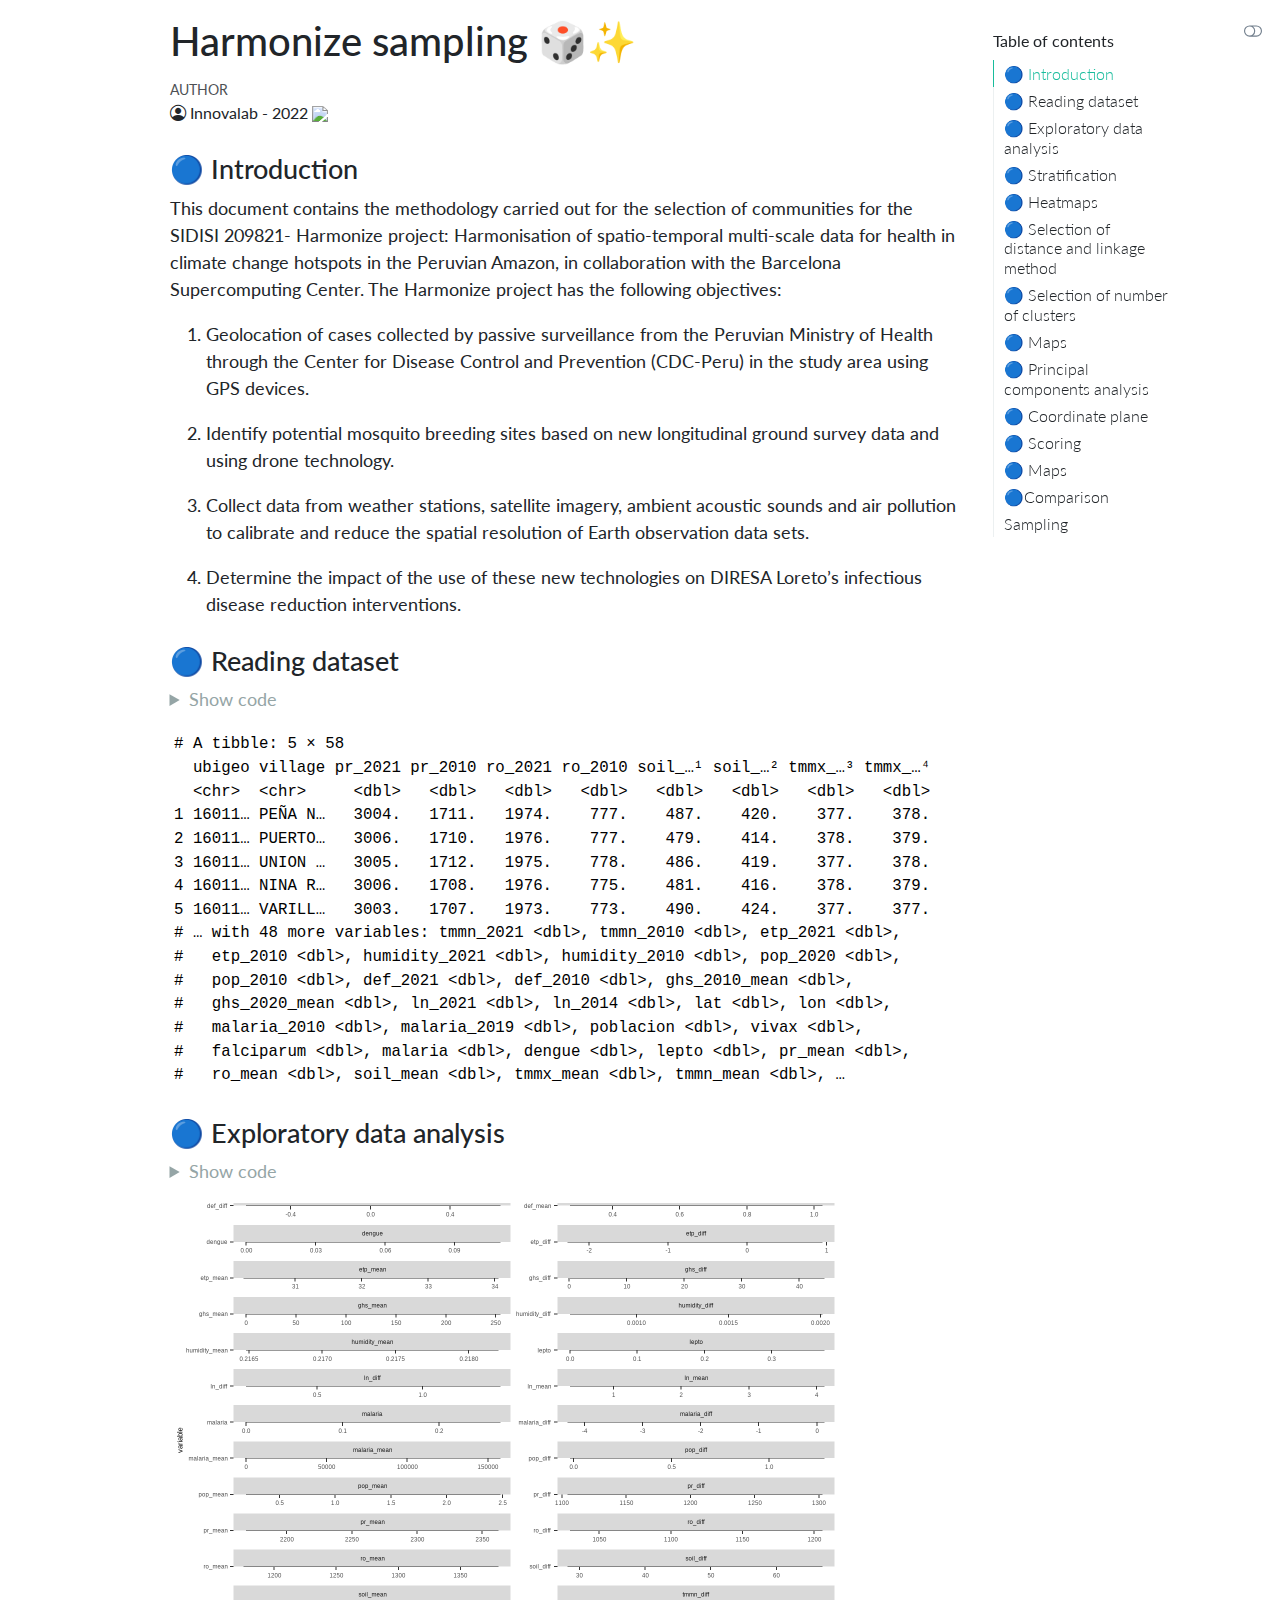
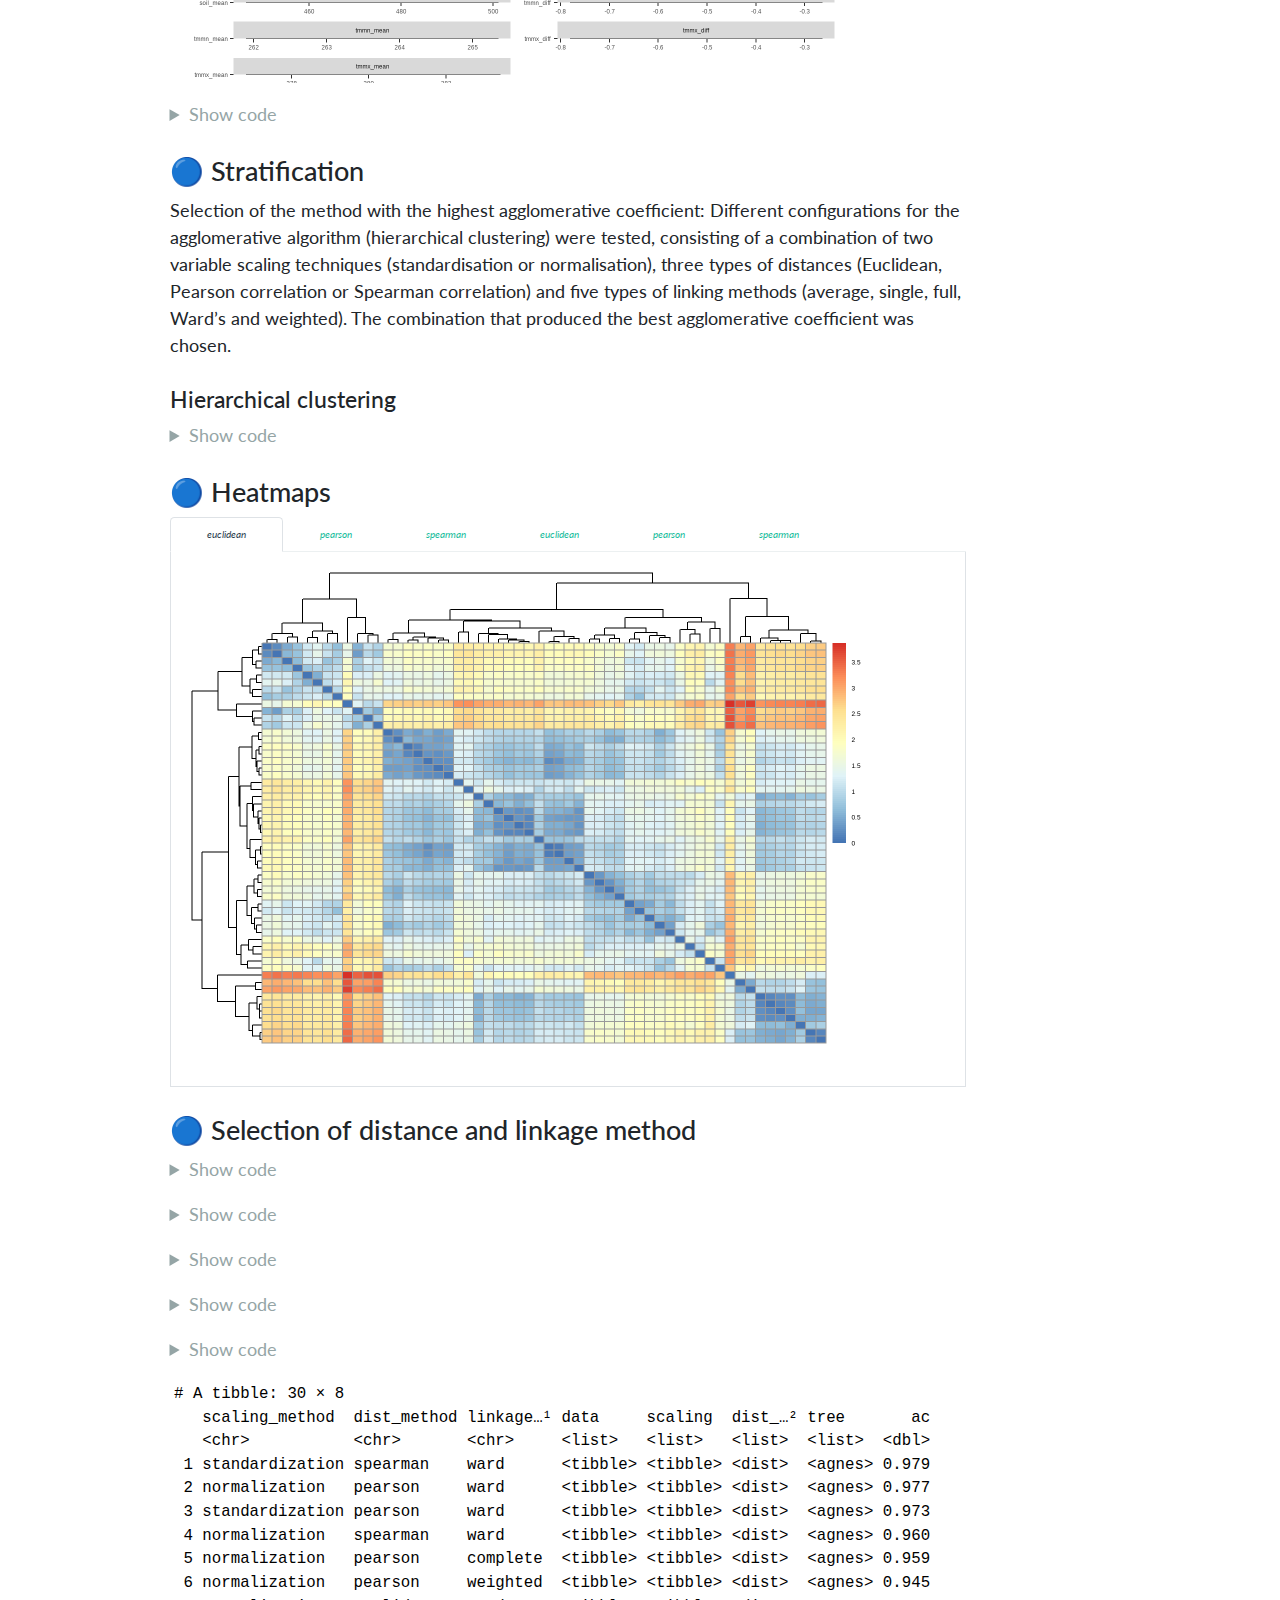
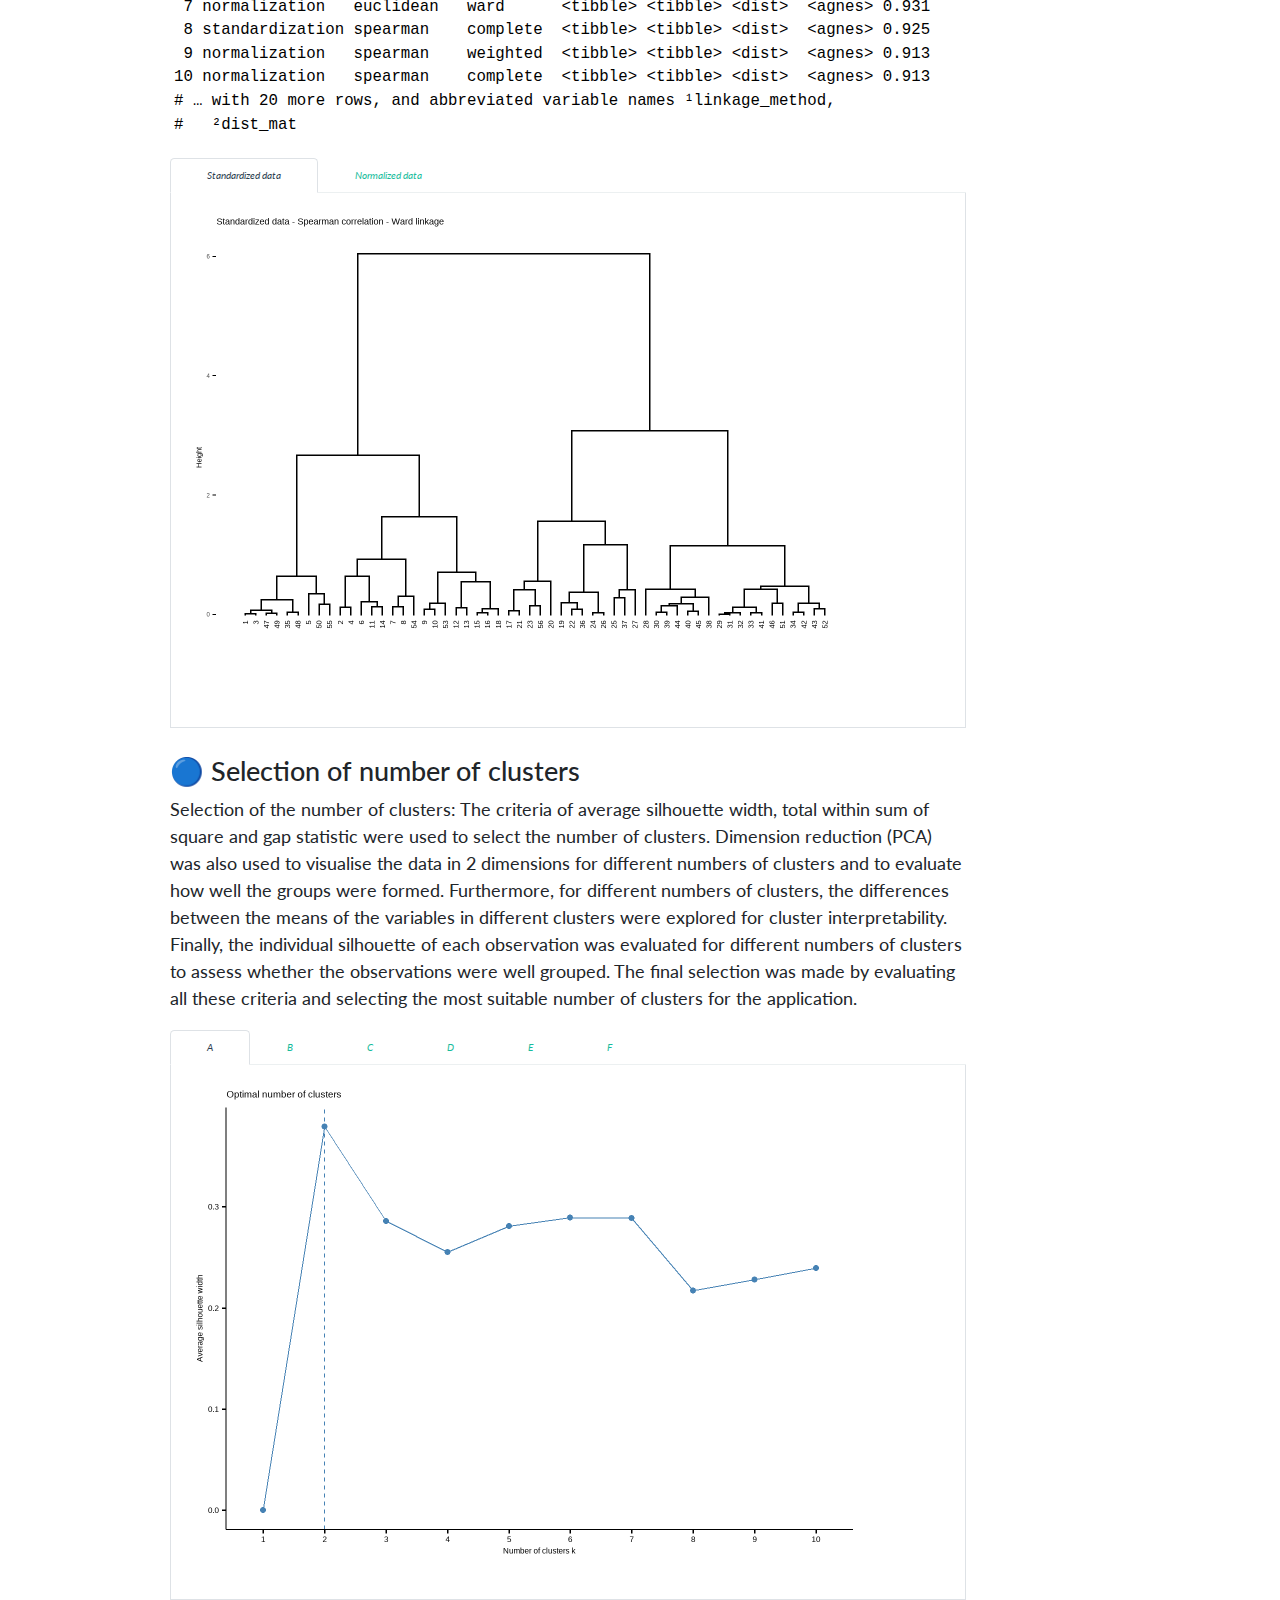
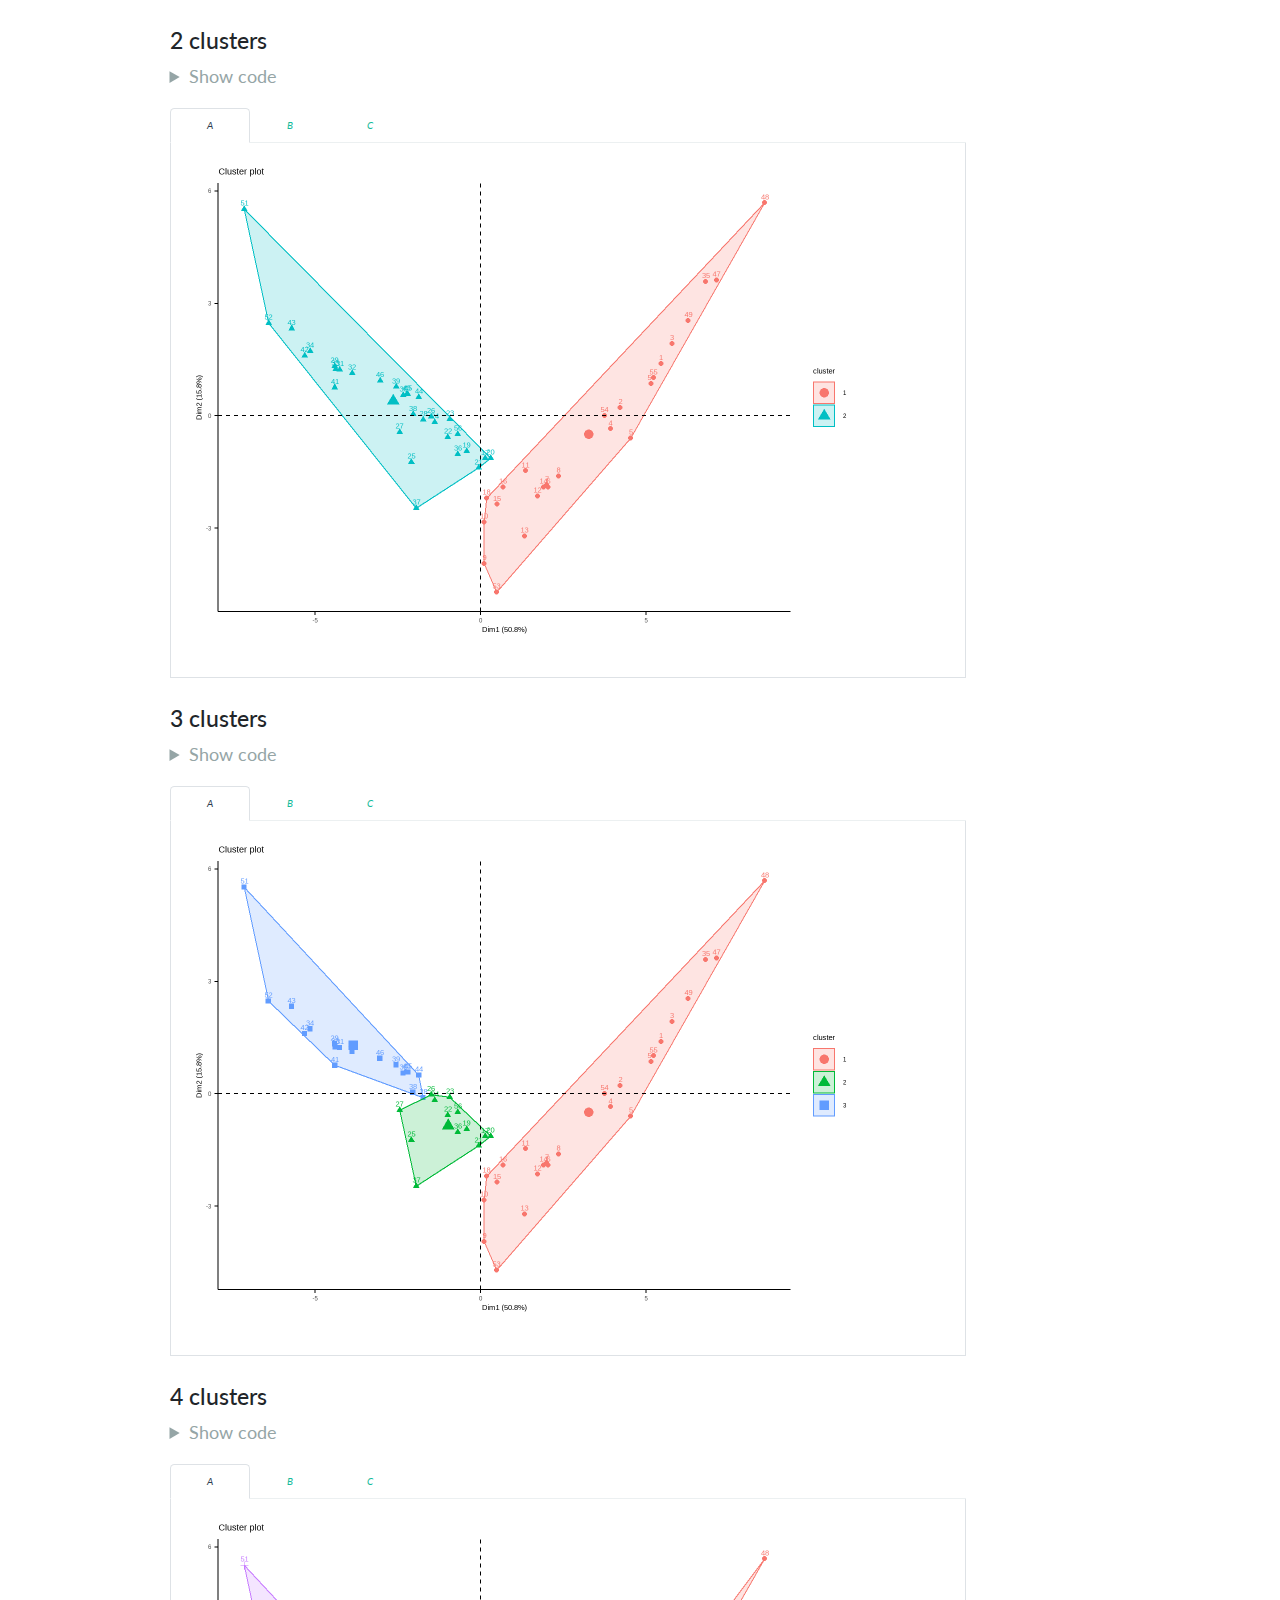
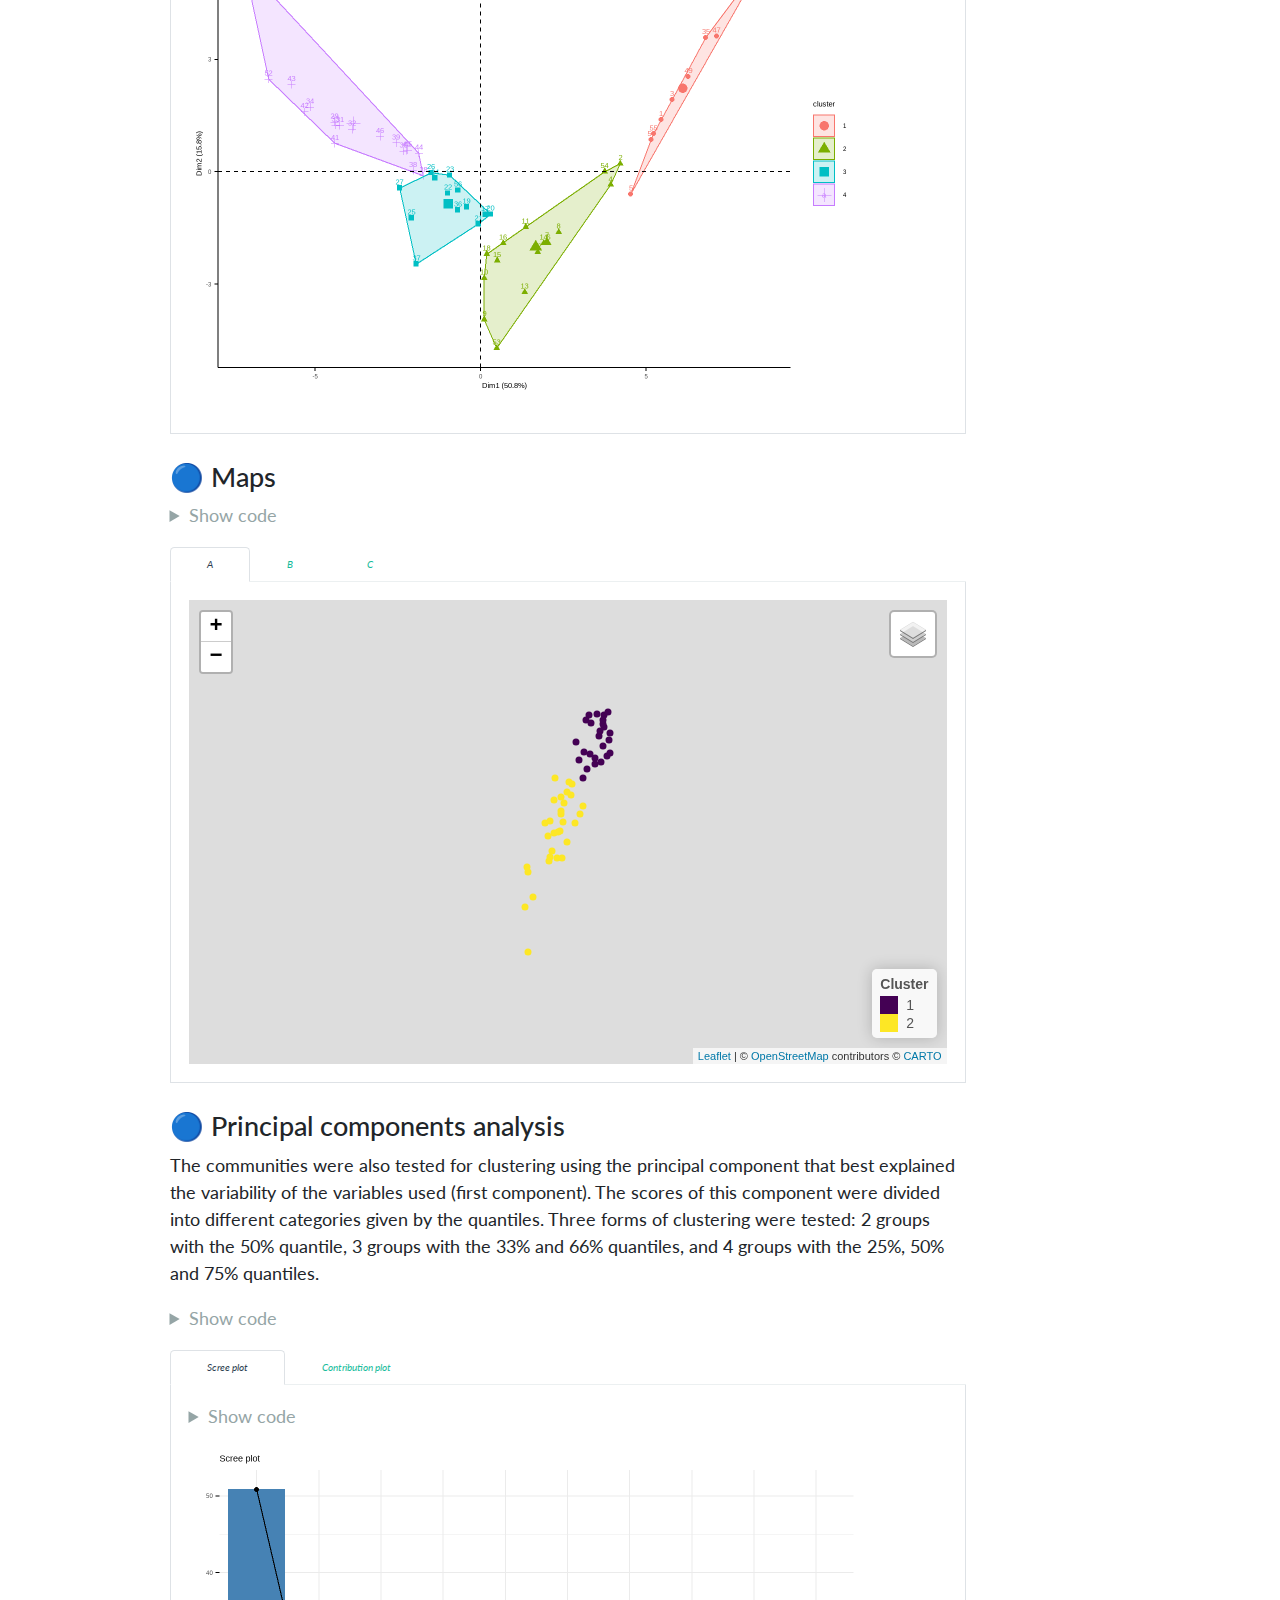
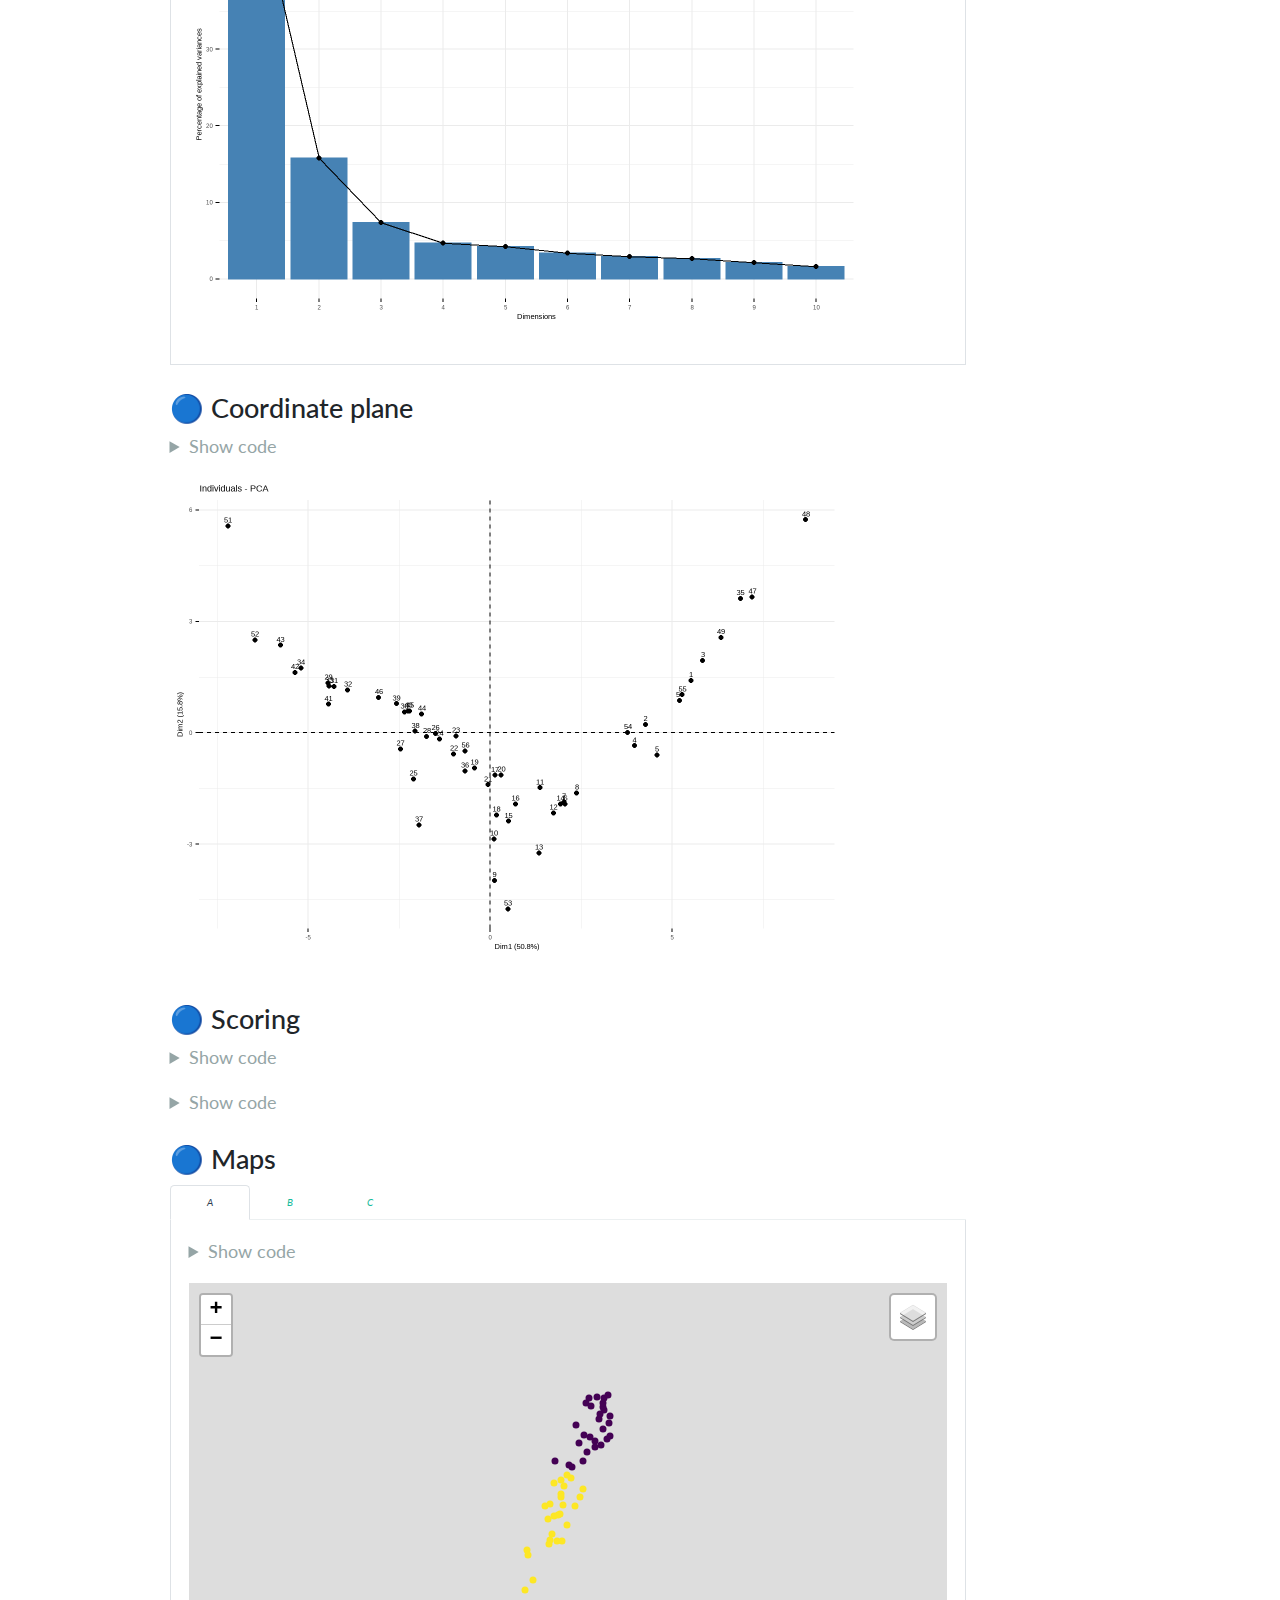
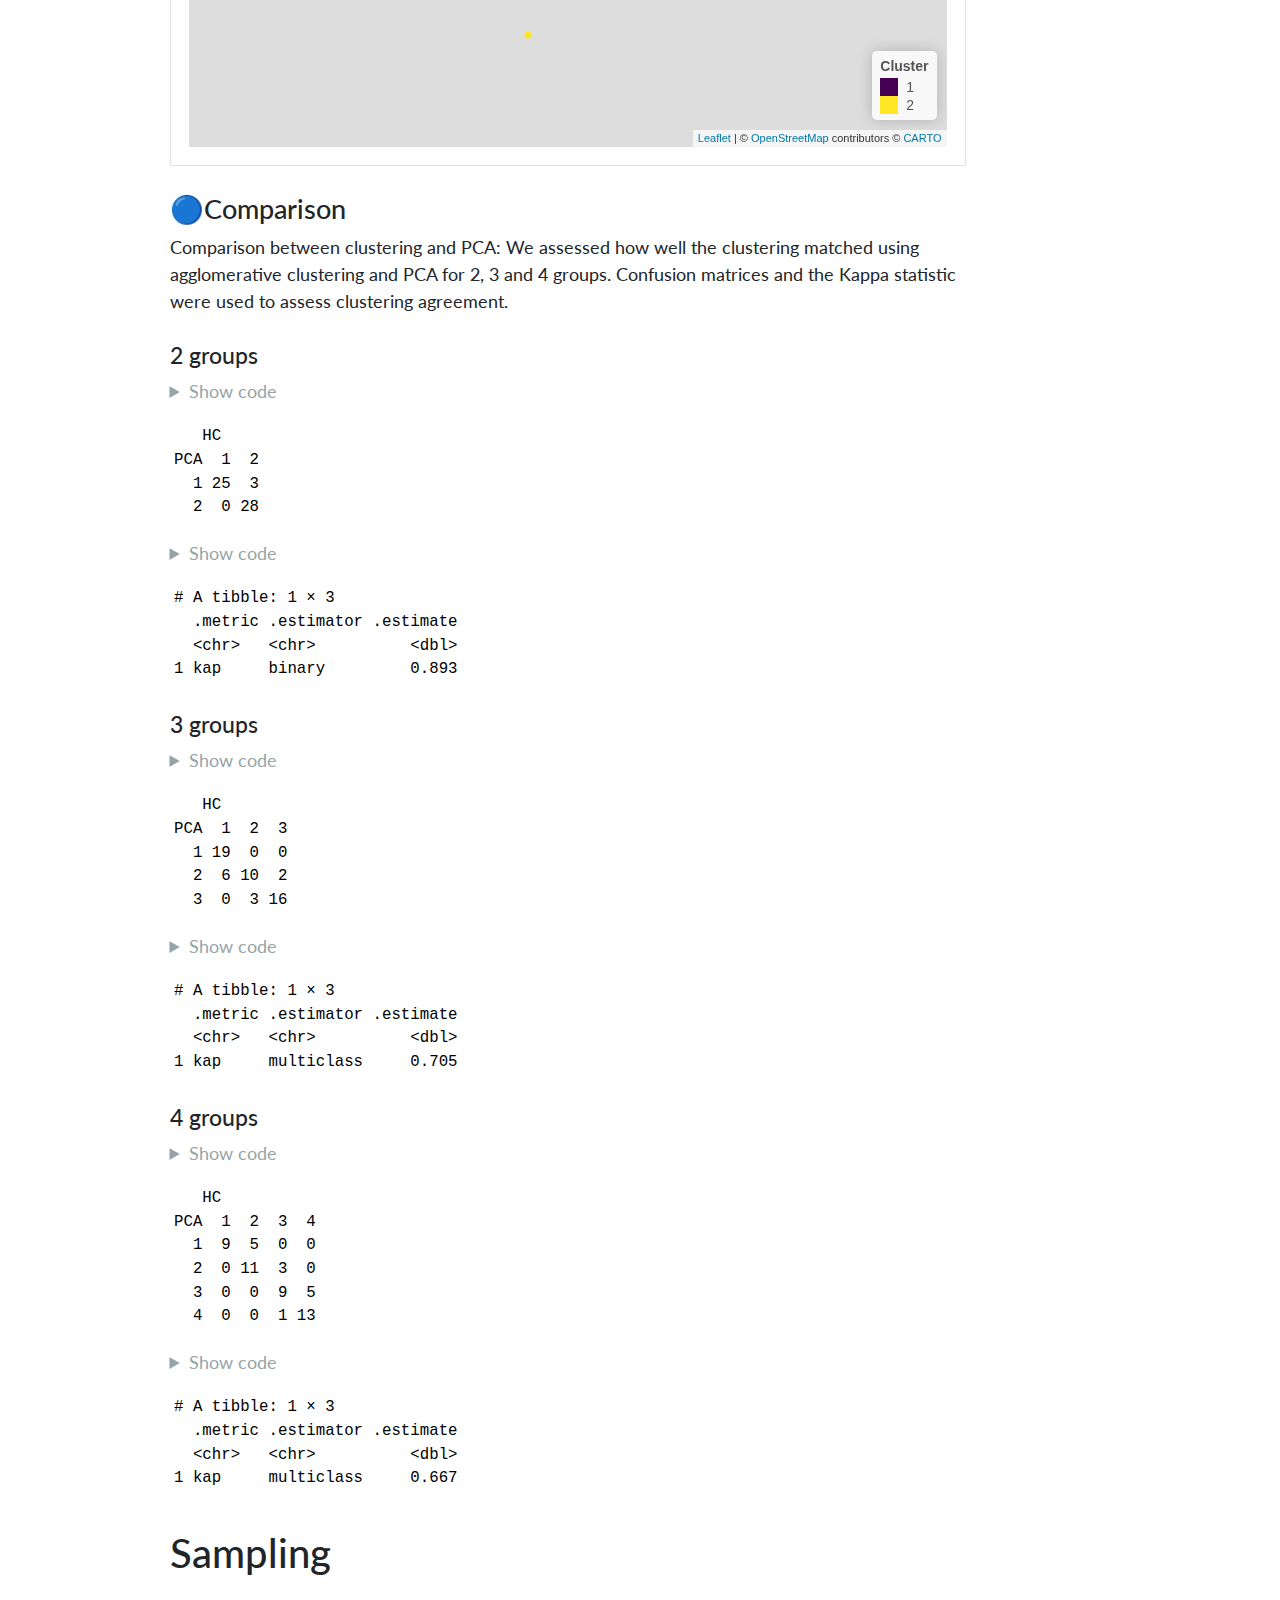
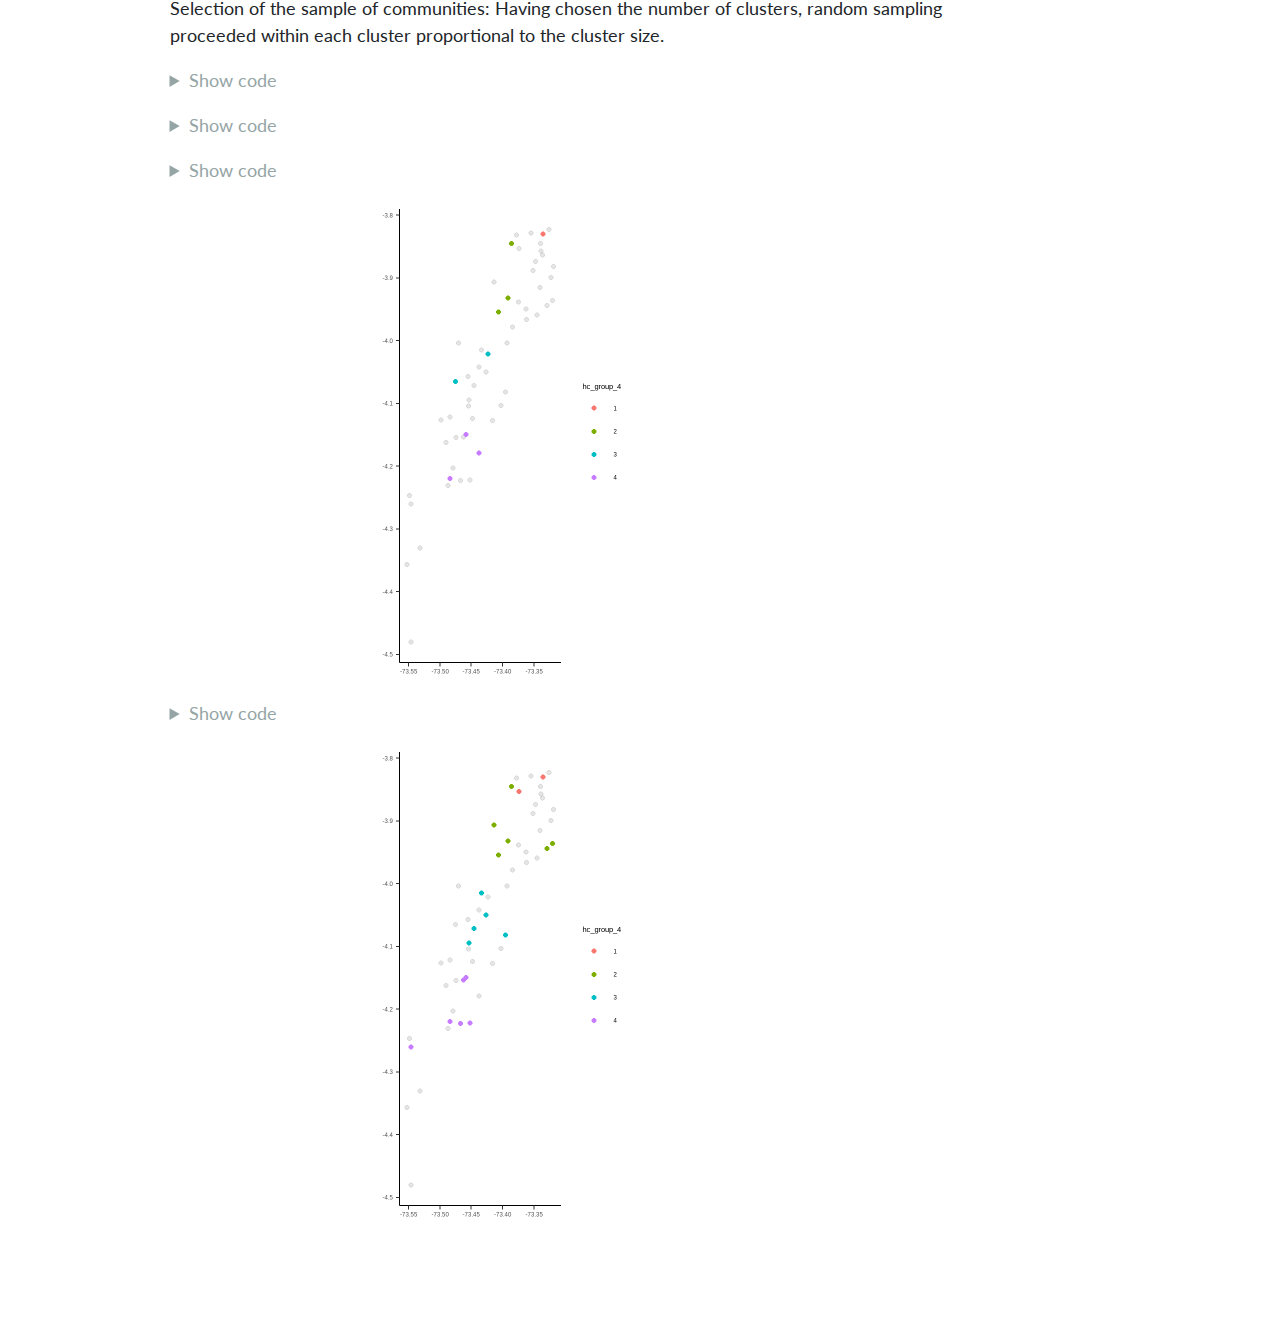
==== commit d9b8bc18: "Fix sampling" ====
--- a/index.html
+++ b/index.html
@@ -2,7 +2,7 @@
 <html xmlns="http://www.w3.org/1999/xhtml" lang="en" xml:lang="en"><head>
 
 <meta charset="utf-8">
-<meta name="generator" content="quarto-1.2.122">
+<meta name="generator" content="quarto-1.2.269">
 
 <meta name="viewport" content="width=device-width, initial-scale=1.0, user-scalable=yes">
 
@@ -151,12 +151,13 @@
 <div class="quarto-title-meta">
 
     <div>
-    <div class="quarto-title-meta-heading">Authors</div>
+    <div class="quarto-title-meta-heading">Author</div>
     <div class="quarto-title-meta-contents">
              <p><i class="bi bi-person-circle"></i> Innovalab - 2022 <img src="https://raw.githubusercontent.com/healthinnovation/innovar/master/man/figures/logo.png" width="40px"> </p>
           </div>
   </div>
     
+  
     
   </div>
   
@@ -941,8 +942,10 @@
 <summary>Show code</summary>
 <div class="sourceCode cell-code" id="cb42"><pre class="sourceCode r code-with-copy"><code class="sourceCode r"><span id="cb42-1"><a href="#cb42-1" aria-hidden="true" tabindex="-1"></a>full_dataset <span class="ot">&lt;-</span> dataset_pca <span class="sc">%&gt;%</span> </span>
 <span id="cb42-2"><a href="#cb42-2" aria-hidden="true" tabindex="-1"></a>  <span class="fu">st_as_sf</span>(<span class="at">coords =</span> <span class="fu">c</span>(<span class="st">"lon"</span>, <span class="st">"lat"</span>))</span>
-<span id="cb42-3"><a href="#cb42-3" aria-hidden="true" tabindex="-1"></a>sample_dataset <span class="ot">&lt;-</span> sampling <span class="sc">%&gt;%</span> </span>
-<span id="cb42-4"><a href="#cb42-4" aria-hidden="true" tabindex="-1"></a>  <span class="fu">st_as_sf</span>(<span class="at">coords =</span> <span class="fu">c</span>(<span class="st">"lon"</span>, <span class="st">"lat"</span>))</span></code><button title="Copy to Clipboard" class="code-copy-button"><i class="bi"></i></button></pre></div>
+<span id="cb42-3"><a href="#cb42-3" aria-hidden="true" tabindex="-1"></a>sample_10_dataset <span class="ot">&lt;-</span> sampling_10 <span class="sc">%&gt;%</span> </span>
+<span id="cb42-4"><a href="#cb42-4" aria-hidden="true" tabindex="-1"></a>  <span class="fu">st_as_sf</span>(<span class="at">coords =</span> <span class="fu">c</span>(<span class="st">"lon"</span>, <span class="st">"lat"</span>))</span>
+<span id="cb42-5"><a href="#cb42-5" aria-hidden="true" tabindex="-1"></a>sample_20_dataset <span class="ot">&lt;-</span> sampling_20 <span class="sc">%&gt;%</span> </span>
+<span id="cb42-6"><a href="#cb42-6" aria-hidden="true" tabindex="-1"></a>  <span class="fu">st_as_sf</span>(<span class="at">coords =</span> <span class="fu">c</span>(<span class="st">"lon"</span>, <span class="st">"lat"</span>))</span></code><button title="Copy to Clipboard" class="code-copy-button"><i class="bi"></i></button></pre></div>
 </details>
 </div>
 <div class="cell">
@@ -950,9 +953,24 @@
 <summary>Show code</summary>
 <div class="sourceCode cell-code" id="cb43"><pre class="sourceCode r code-with-copy"><code class="sourceCode r"><span id="cb43-1"><a href="#cb43-1" aria-hidden="true" tabindex="-1"></a><span class="fu">ggplot</span>(full_dataset) <span class="sc">+</span></span>
 <span id="cb43-2"><a href="#cb43-2" aria-hidden="true" tabindex="-1"></a>  <span class="fu">geom_sf</span>(<span class="at">alpha =</span> <span class="fl">0.1</span>) <span class="sc">+</span></span>
-<span id="cb43-3"><a href="#cb43-3" aria-hidden="true" tabindex="-1"></a>  <span class="fu">geom_sf</span>(<span class="fu">aes</span>(<span class="at">color =</span> hc_group_4), <span class="at">data =</span> sample_dataset) <span class="sc">+</span></span>
+<span id="cb43-3"><a href="#cb43-3" aria-hidden="true" tabindex="-1"></a>  <span class="fu">geom_sf</span>(<span class="fu">aes</span>(<span class="at">color =</span> hc_group_4), <span class="at">data =</span> sample_10_dataset) <span class="sc">+</span></span>
 <span id="cb43-4"><a href="#cb43-4" aria-hidden="true" tabindex="-1"></a>  <span class="fu">theme_classic</span>()</span></code><button title="Copy to Clipboard" class="code-copy-button"><i class="bi"></i></button></pre></div>
 </details>
+<div class="cell-output-display">
+<p><img src="index_files/figure-html/unnamed-chunk-61-1.png" class="img-fluid" width="672"></p>
+</div>
+</div>
+<div class="cell">
+<details>
+<summary>Show code</summary>
+<div class="sourceCode cell-code" id="cb44"><pre class="sourceCode r code-with-copy"><code class="sourceCode r"><span id="cb44-1"><a href="#cb44-1" aria-hidden="true" tabindex="-1"></a><span class="fu">ggplot</span>(full_dataset) <span class="sc">+</span></span>
+<span id="cb44-2"><a href="#cb44-2" aria-hidden="true" tabindex="-1"></a>  <span class="fu">geom_sf</span>(<span class="at">alpha =</span> <span class="fl">0.1</span>) <span class="sc">+</span></span>
+<span id="cb44-3"><a href="#cb44-3" aria-hidden="true" tabindex="-1"></a>  <span class="fu">geom_sf</span>(<span class="fu">aes</span>(<span class="at">color =</span> hc_group_4), <span class="at">data =</span> sample_20_dataset) <span class="sc">+</span></span>
+<span id="cb44-4"><a href="#cb44-4" aria-hidden="true" tabindex="-1"></a>  <span class="fu">theme_classic</span>()</span></code><button title="Copy to Clipboard" class="code-copy-button"><i class="bi"></i></button></pre></div>
+</details>
+<div class="cell-output-display">
+<p><img src="index_files/figure-html/unnamed-chunk-62-1.png" class="img-fluid" width="672"></p>
+</div>
 </div>
 </section>
 
@@ -1114,7 +1132,24 @@
     button.classList.add('code-copy-button-checked');
     var currentTitle = button.getAttribute("title");
     button.setAttribute("title", "Copied!");
+    let tooltip;
+    if (window.bootstrap) {
+      button.setAttribute("data-bs-toggle", "tooltip");
+      button.setAttribute("data-bs-placement", "left");
+      button.setAttribute("data-bs-title", "Copied!");
+      tooltip = new bootstrap.Tooltip(button, 
+        { trigger: "manual", 
+          customClass: "code-copy-button-tooltip",
+          offset: [0, -8]});
+      tooltip.show();    
+    }
     setTimeout(function() {
+      if (tooltip) {
+        tooltip.hide();
+        button.removeAttribute("data-bs-title");
+        button.removeAttribute("data-bs-toggle");
+        button.removeAttribute("data-bs-placement");
+      }
       button.setAttribute("title", currentTitle);
       button.classList.remove('code-copy-button-checked');
     }, 1000);
@@ -1150,24 +1185,42 @@
       return note.innerHTML;
     });
   }
+  const findCites = (el) => {
+    const parentEl = el.parentElement;
+    if (parentEl) {
+      const cites = parentEl.dataset.cites;
+      if (cites) {
+        return {
+          el,
+          cites: cites.split(' ')
+        };
+      } else {
+        return findCites(el.parentElement)
+      }
+    } else {
+      return undefined;
+    }
+  };
   var bibliorefs = window.document.querySelectorAll('a[role="doc-biblioref"]');
   for (var i=0; i<bibliorefs.length; i++) {
     const ref = bibliorefs[i];
-    const cites = ref.parentNode.getAttribute('data-cites').split(' ');
-    tippyHover(ref, function() {
-      var popup = window.document.createElement('div');
-      cites.forEach(function(cite) {
-        var citeDiv = window.document.createElement('div');
-        citeDiv.classList.add('hanging-indent');
-        citeDiv.classList.add('csl-entry');
-        var biblioDiv = window.document.getElementById('ref-' + cite);
-        if (biblioDiv) {
-          citeDiv.innerHTML = biblioDiv.innerHTML;
-        }
-        popup.appendChild(citeDiv);
+    const citeInfo = findCites(ref);
+    if (citeInfo) {
+      tippyHover(citeInfo.el, function() {
+        var popup = window.document.createElement('div');
+        citeInfo.cites.forEach(function(cite) {
+          var citeDiv = window.document.createElement('div');
+          citeDiv.classList.add('hanging-indent');
+          citeDiv.classList.add('csl-entry');
+          var biblioDiv = window.document.getElementById('ref-' + cite);
+          if (biblioDiv) {
+            citeDiv.innerHTML = biblioDiv.innerHTML;
+          }
+          popup.appendChild(citeDiv);
+        });
+        return popup.innerHTML;
       });
-      return popup.innerHTML;
-    });
+    }
   }
 });
 </script>
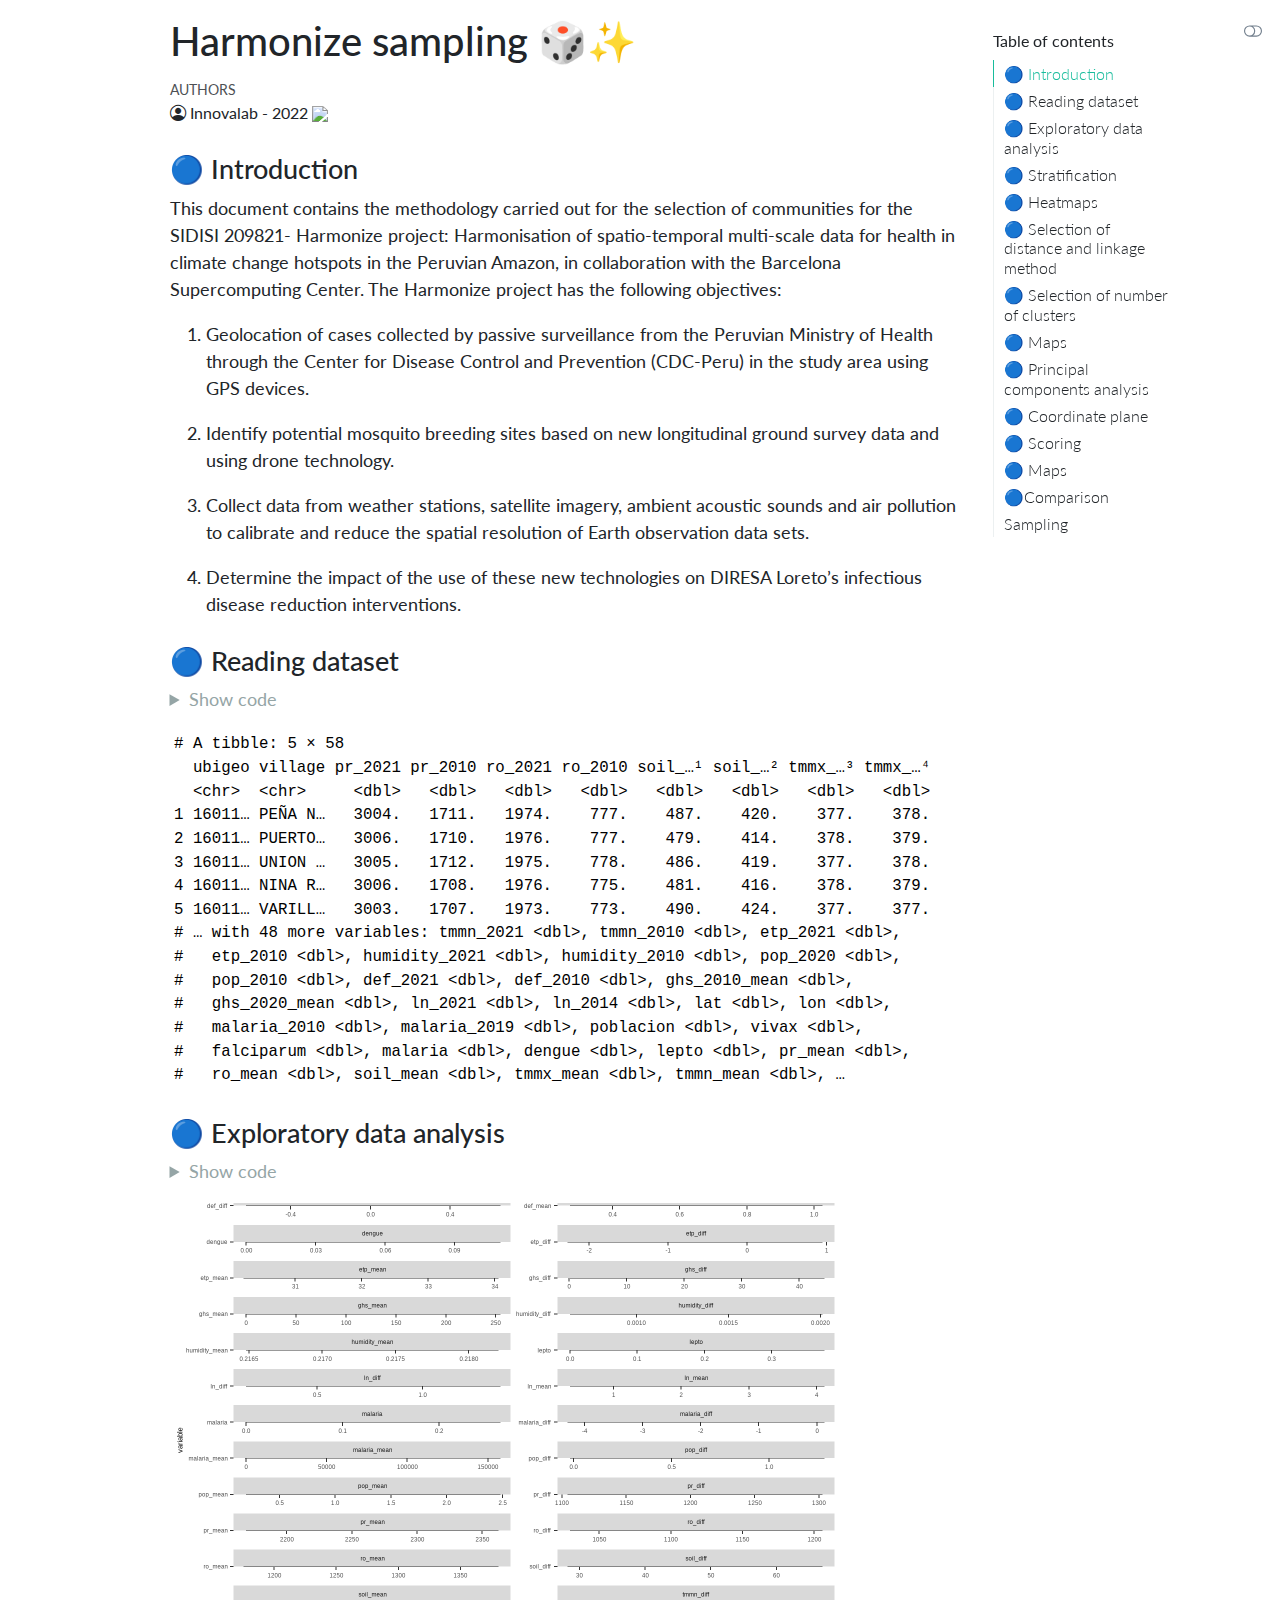
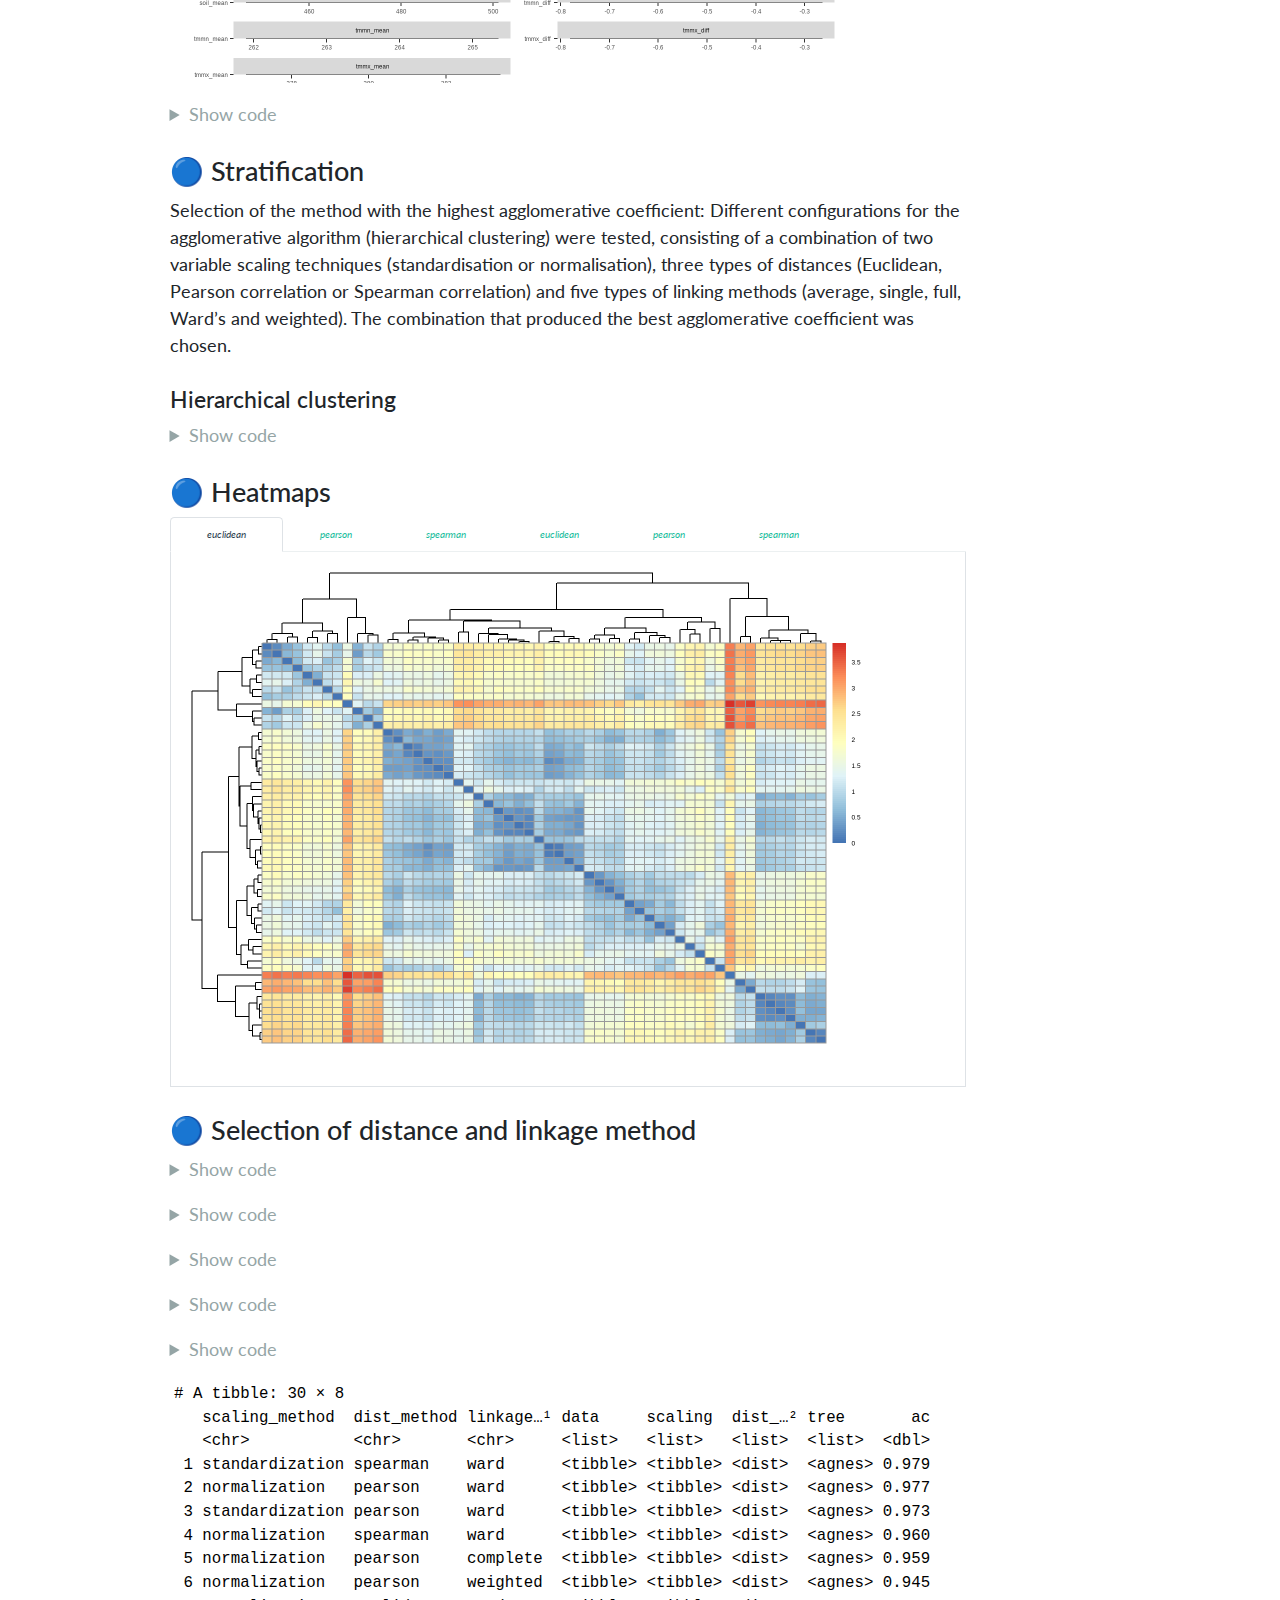
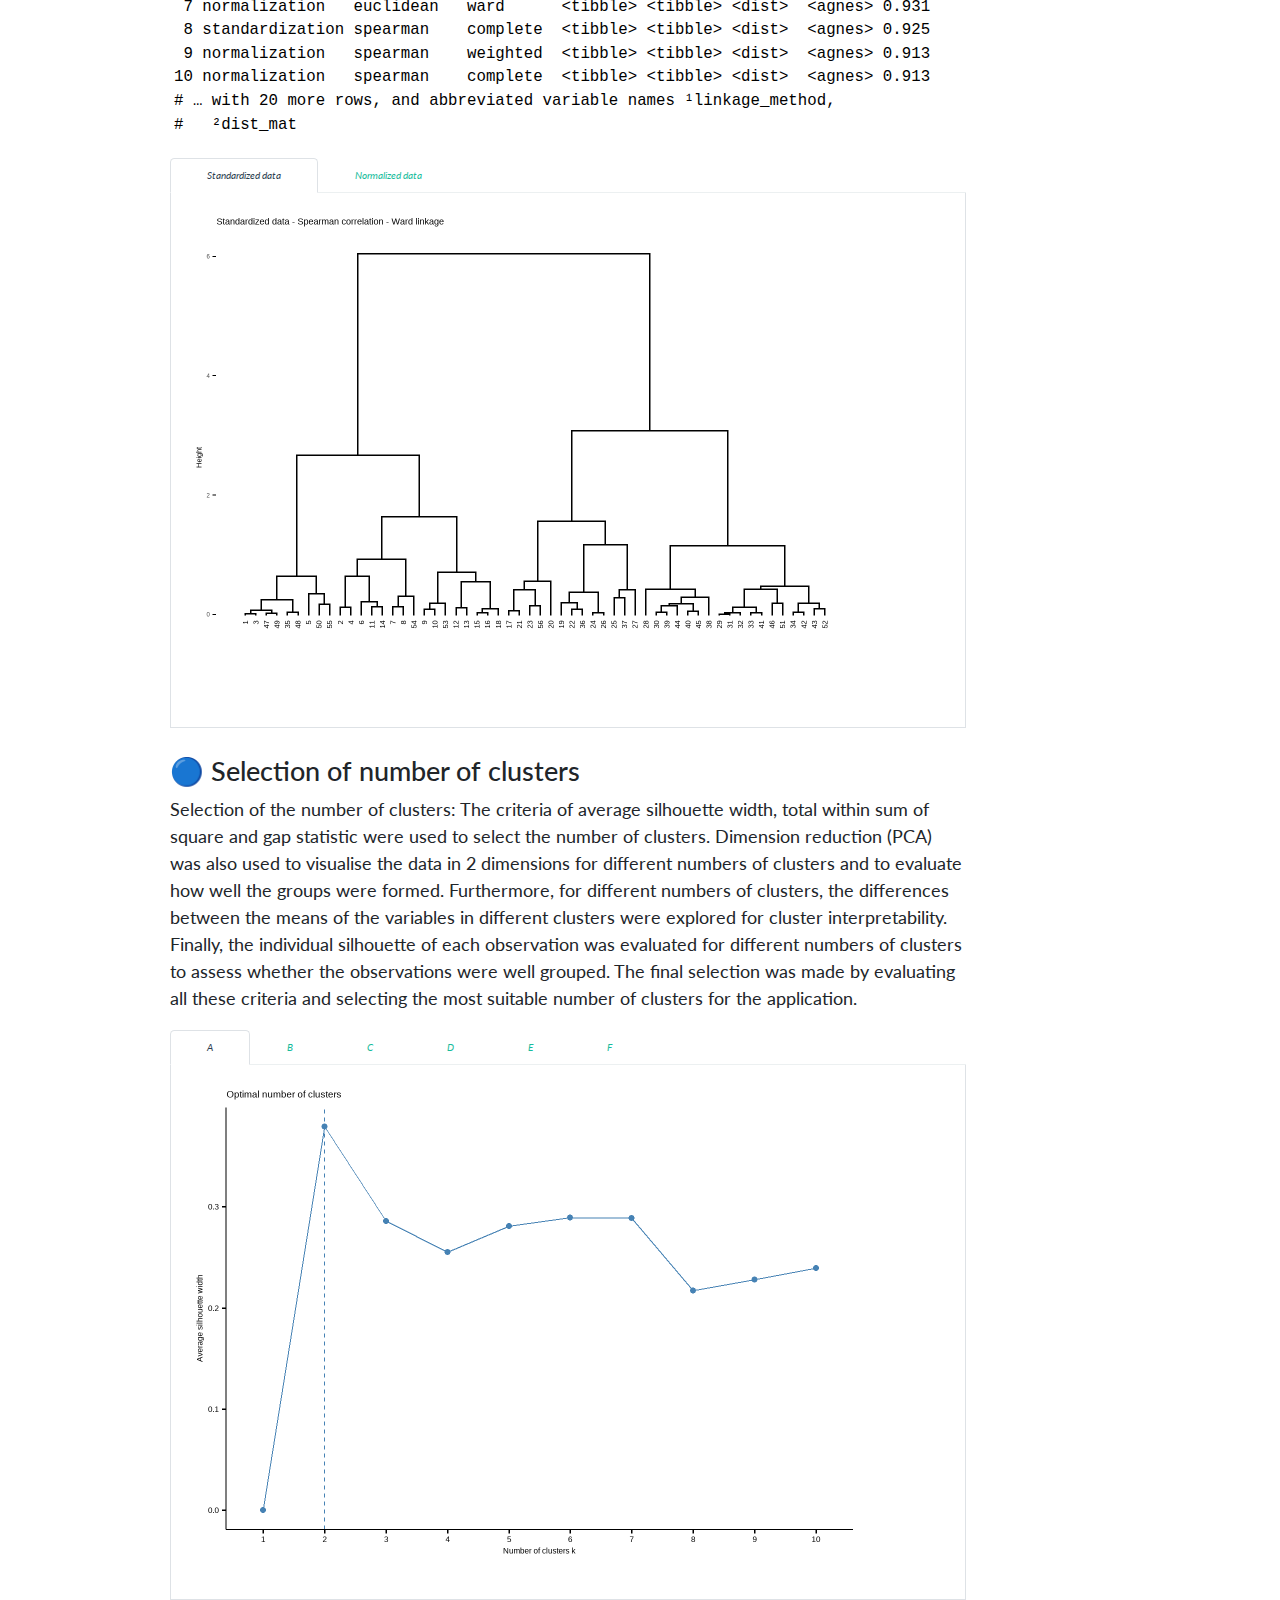
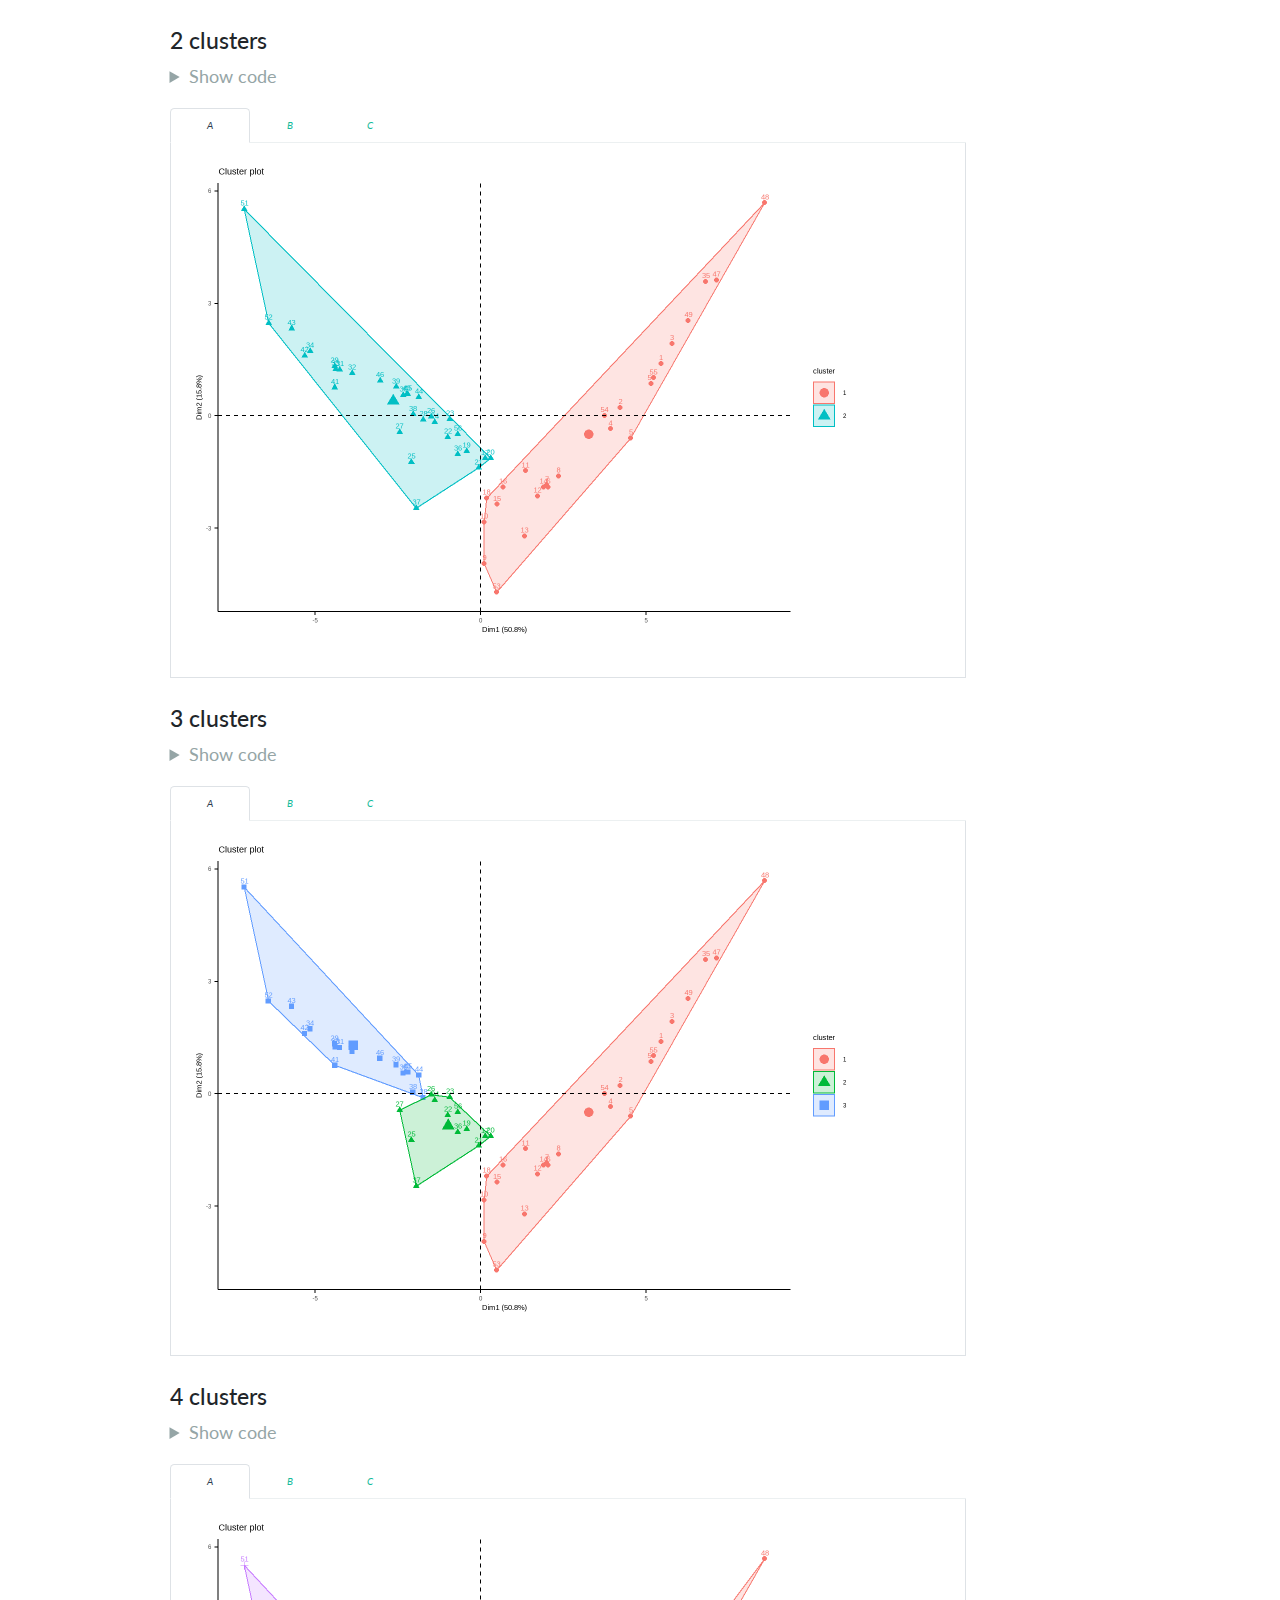
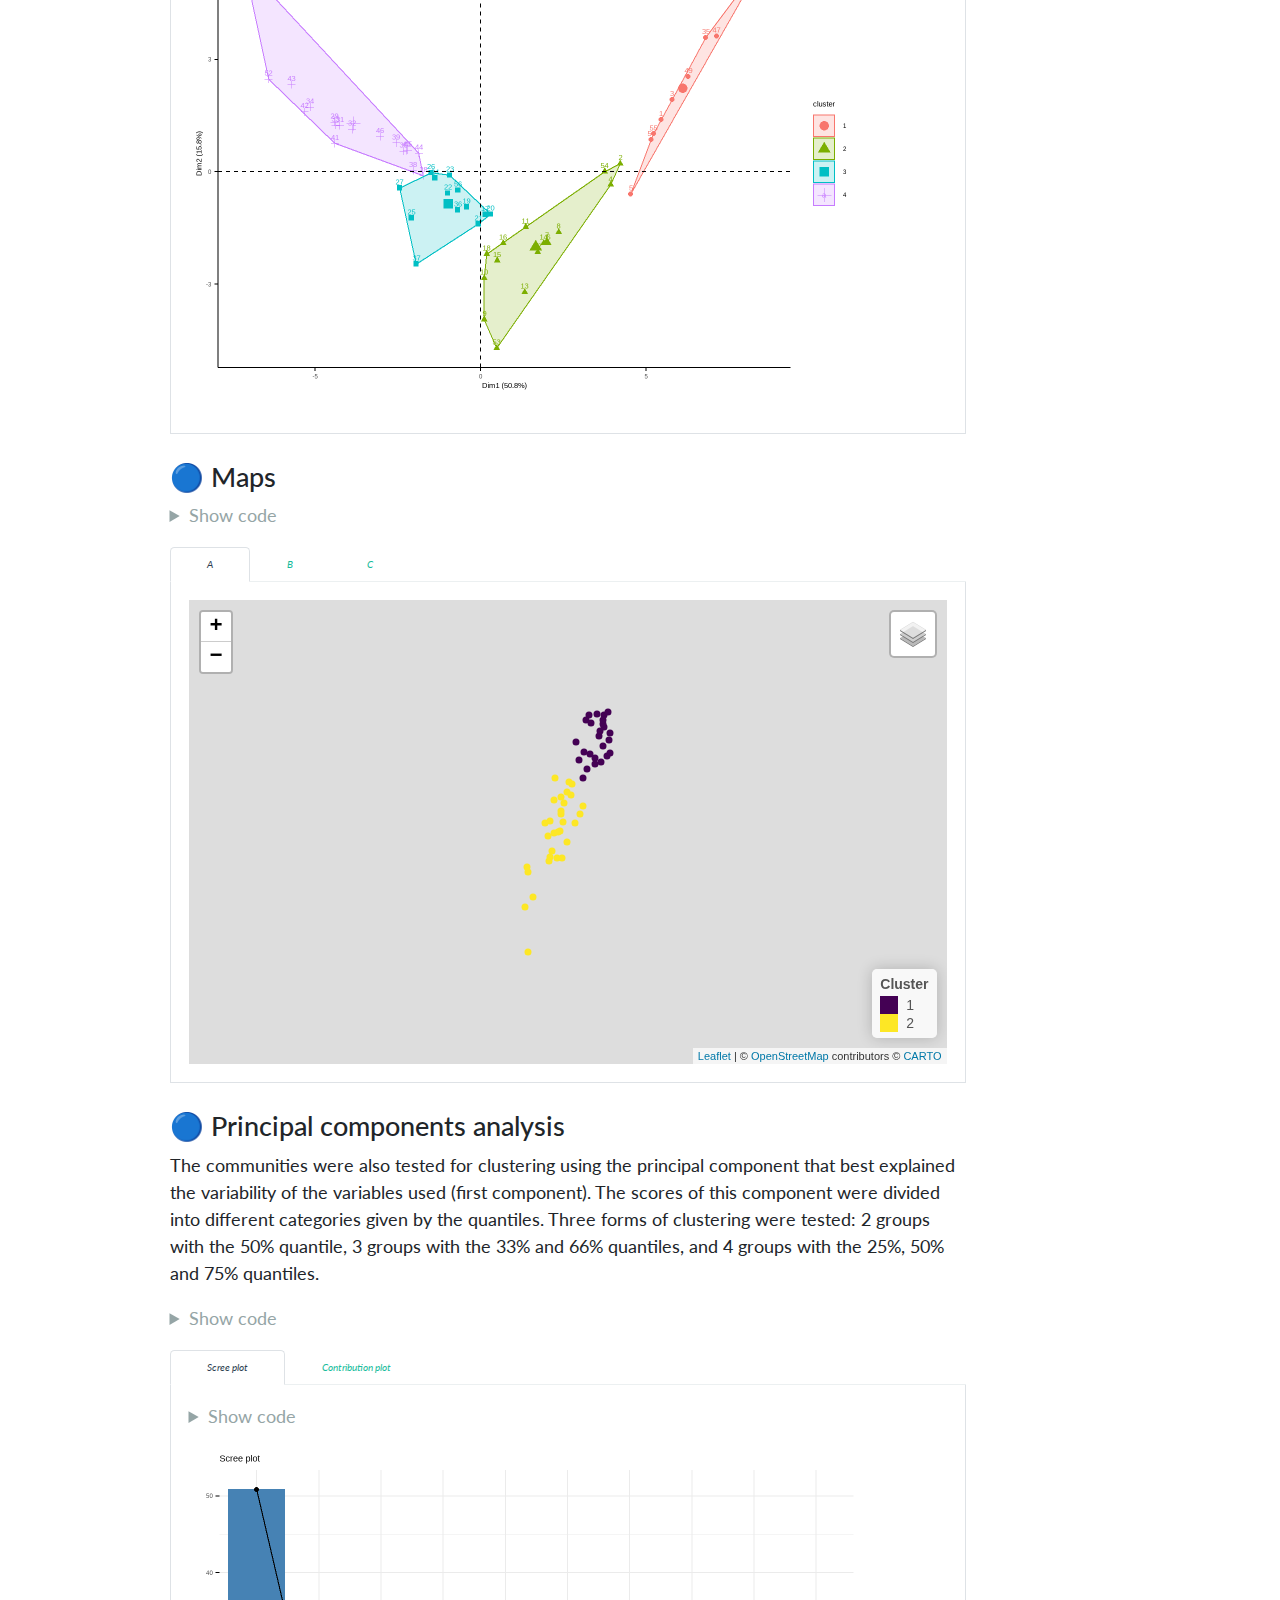
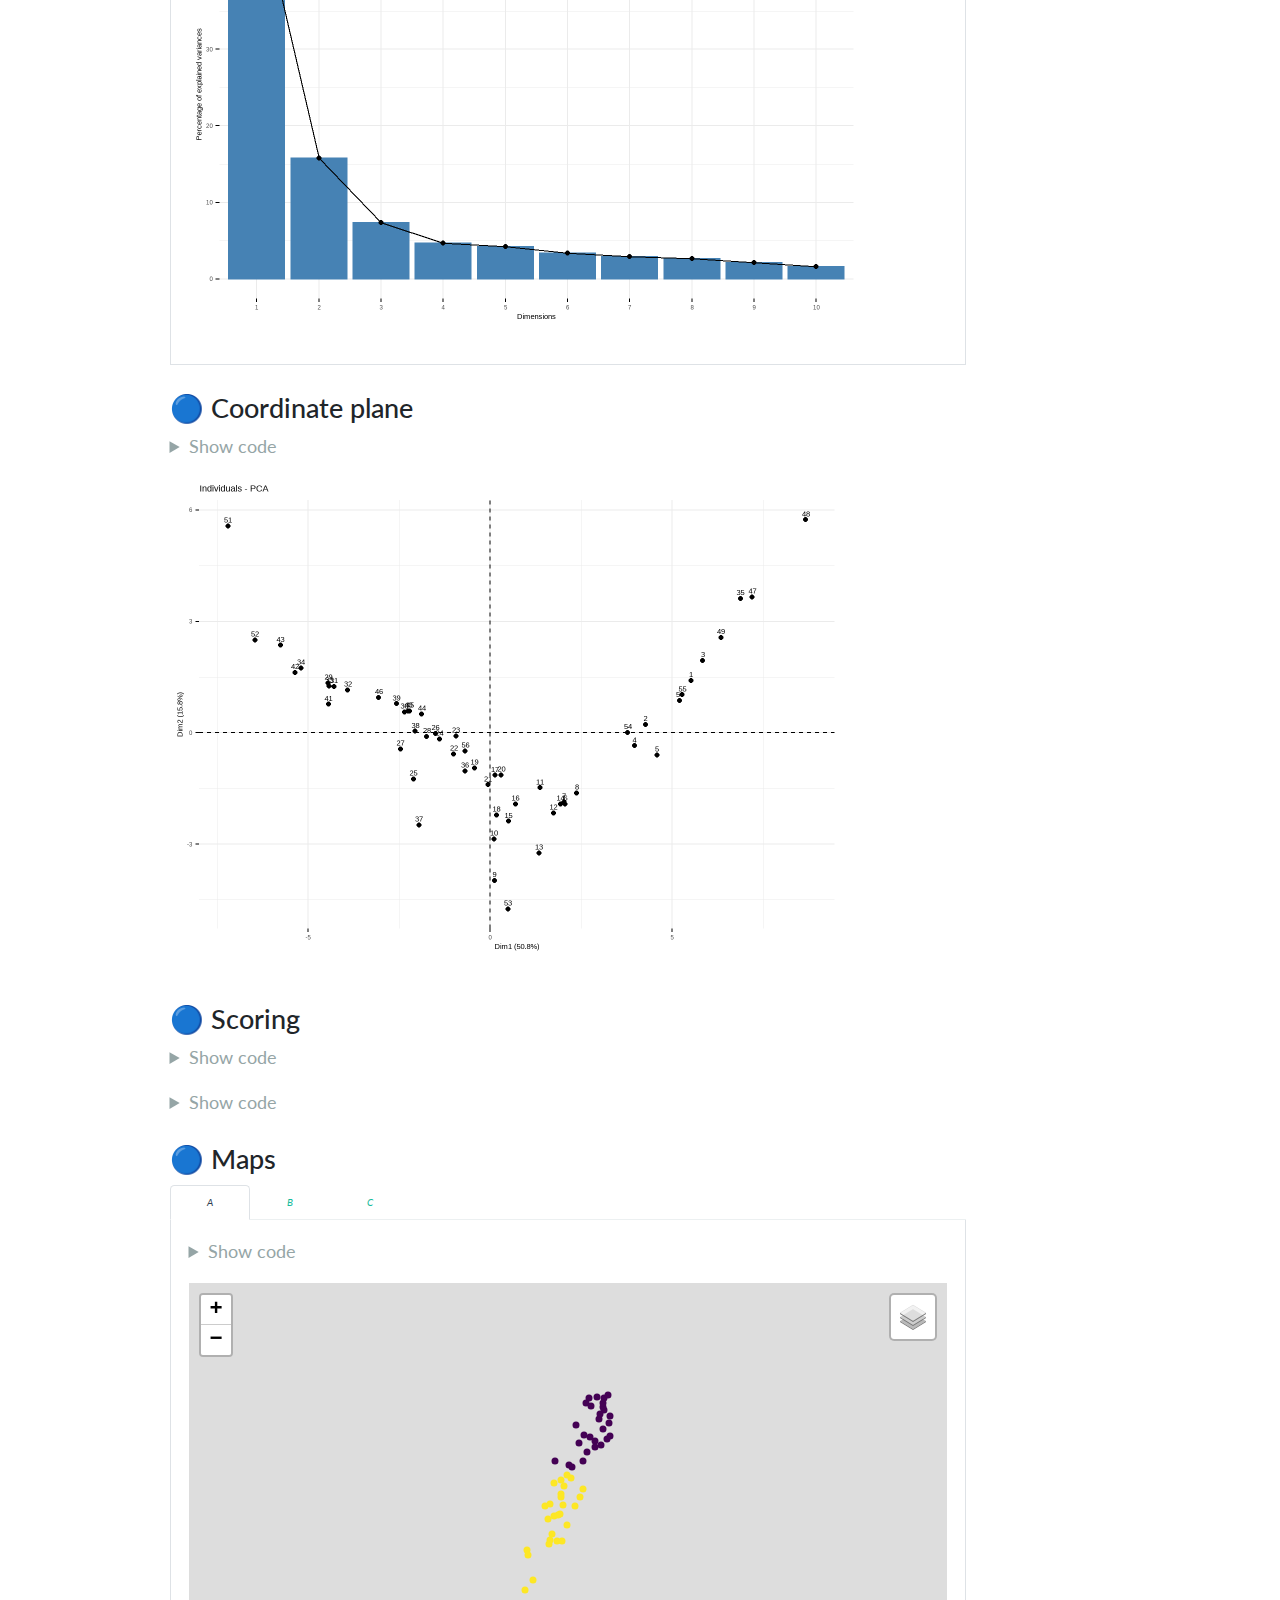
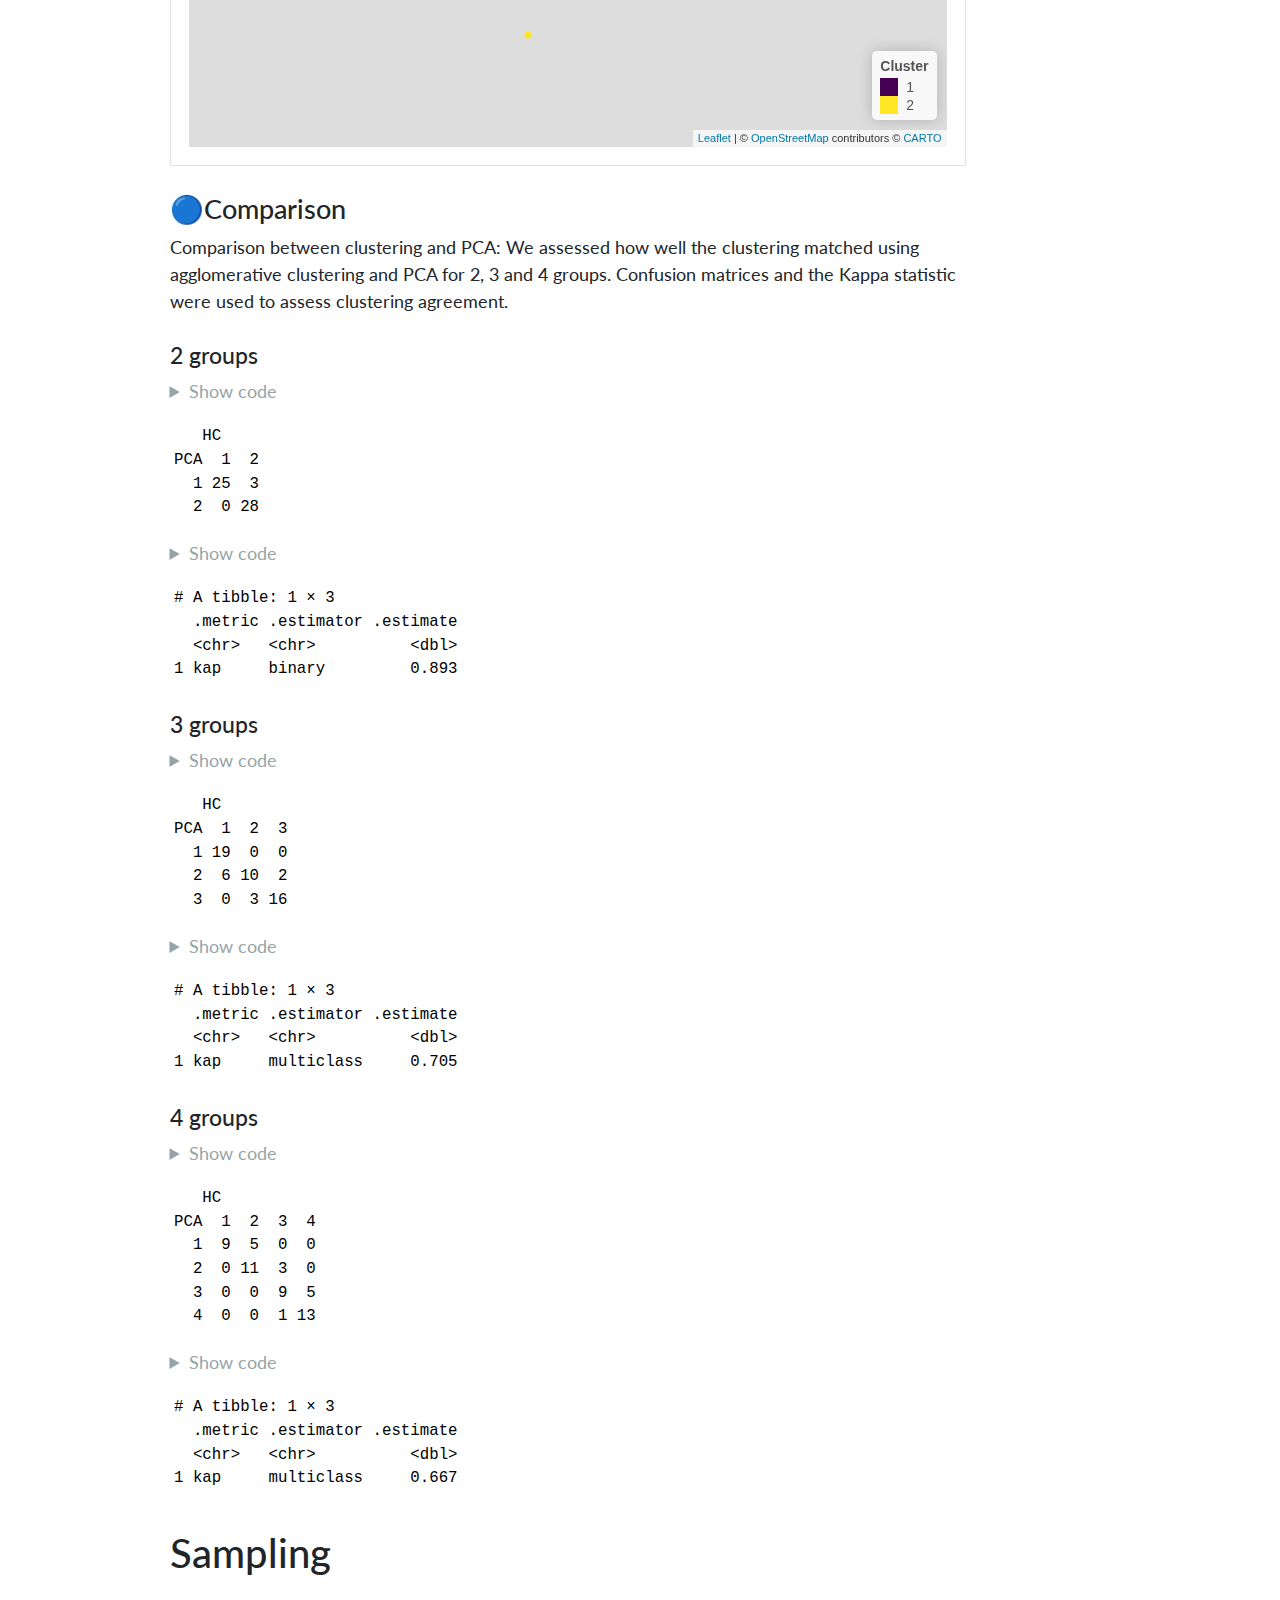
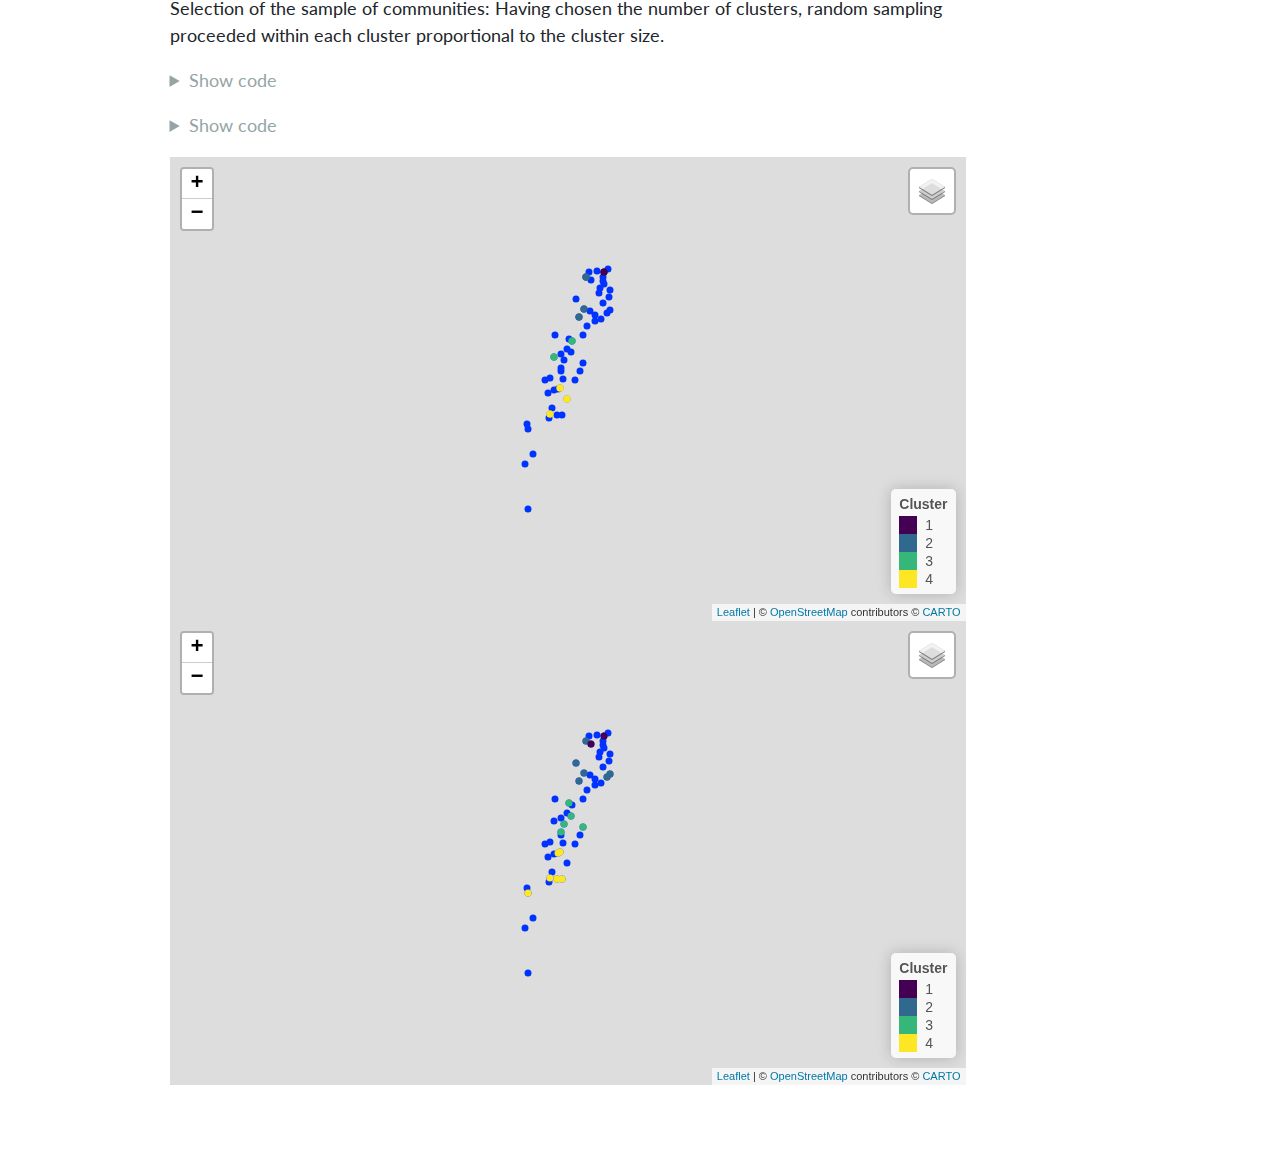
==== commit bcc77ea1: "up" ====
--- a/index.html
+++ b/index.html
@@ -2,7 +2,7 @@
 <html xmlns="http://www.w3.org/1999/xhtml" lang="en" xml:lang="en"><head>
 
 <meta charset="utf-8">
-<meta name="generator" content="quarto-1.2.269">
+<meta name="generator" content="quarto-1.2.122">
 
 <meta name="viewport" content="width=device-width, initial-scale=1.0, user-scalable=yes">
 
@@ -151,13 +151,12 @@
 <div class="quarto-title-meta">
 
     <div>
-    <div class="quarto-title-meta-heading">Author</div>
+    <div class="quarto-title-meta-heading">Authors</div>
     <div class="quarto-title-meta-contents">
              <p><i class="bi bi-person-circle"></i> Innovalab - 2022 <img src="https://raw.githubusercontent.com/healthinnovation/innovar/master/man/figures/logo.png" width="40px"> </p>
           </div>
   </div>
     
-  
     
   </div>
   
@@ -949,27 +948,15 @@
 </details>
 </div>
 <div class="cell">
-<details>
-<summary>Show code</summary>
-<div class="sourceCode cell-code" id="cb43"><pre class="sourceCode r code-with-copy"><code class="sourceCode r"><span id="cb43-1"><a href="#cb43-1" aria-hidden="true" tabindex="-1"></a><span class="fu">ggplot</span>(full_dataset) <span class="sc">+</span></span>
-<span id="cb43-2"><a href="#cb43-2" aria-hidden="true" tabindex="-1"></a>  <span class="fu">geom_sf</span>(<span class="at">alpha =</span> <span class="fl">0.1</span>) <span class="sc">+</span></span>
-<span id="cb43-3"><a href="#cb43-3" aria-hidden="true" tabindex="-1"></a>  <span class="fu">geom_sf</span>(<span class="fu">aes</span>(<span class="at">color =</span> hc_group_4), <span class="at">data =</span> sample_10_dataset) <span class="sc">+</span></span>
-<span id="cb43-4"><a href="#cb43-4" aria-hidden="true" tabindex="-1"></a>  <span class="fu">theme_classic</span>()</span></code><button title="Copy to Clipboard" class="code-copy-button"><i class="bi"></i></button></pre></div>
-</details>
-<div class="cell-output-display">
-<p><img src="index_files/figure-html/unnamed-chunk-61-1.png" class="img-fluid" width="672"></p>
-</div>
-</div>
-<div class="cell">
-<details>
-<summary>Show code</summary>
-<div class="sourceCode cell-code" id="cb44"><pre class="sourceCode r code-with-copy"><code class="sourceCode r"><span id="cb44-1"><a href="#cb44-1" aria-hidden="true" tabindex="-1"></a><span class="fu">ggplot</span>(full_dataset) <span class="sc">+</span></span>
-<span id="cb44-2"><a href="#cb44-2" aria-hidden="true" tabindex="-1"></a>  <span class="fu">geom_sf</span>(<span class="at">alpha =</span> <span class="fl">0.1</span>) <span class="sc">+</span></span>
-<span id="cb44-3"><a href="#cb44-3" aria-hidden="true" tabindex="-1"></a>  <span class="fu">geom_sf</span>(<span class="fu">aes</span>(<span class="at">color =</span> hc_group_4), <span class="at">data =</span> sample_20_dataset) <span class="sc">+</span></span>
-<span id="cb44-4"><a href="#cb44-4" aria-hidden="true" tabindex="-1"></a>  <span class="fu">theme_classic</span>()</span></code><button title="Copy to Clipboard" class="code-copy-button"><i class="bi"></i></button></pre></div>
-</details>
-<div class="cell-output-display">
-<p><img src="index_files/figure-html/unnamed-chunk-62-1.png" class="img-fluid" width="672"></p>
+<div class="cell-output-display">
+<div id="htmlwidget-44474b3e8cd160f85a98" style="width:100%;height:464px;" class="leaflet html-widget"></div>
+<script type="application/json" data-for="htmlwidget-44474b3e8cd160f85a98">{"x":{"options":{"crs":{"crsClass":"L.CRS.EPSG3857","code":null,"proj4def":null,"projectedBounds":null,"options":{}}},"calls":[{"method":"addTiles","args":["https://{s}.tile.openstreetmap.org/{z}/{x}/{y}.png",null,"OpenStreetMap",{"minZoom":0,"maxZoom":18,"tileSize":256,"subdomains":"abc","errorTileUrl":"","tms":false,"noWrap":false,"zoomOffset":0,"zoomReverse":false,"opacity":1,"zIndex":1,"detectRetina":false,"attribution":"&copy; <a href=\"https://openstreetmap.org\">OpenStreetMap<\/a> contributors, <a href=\"https://creativecommons.org/licenses/by-sa/2.0/\">CC-BY-SA<\/a>"}]},{"method":"addProviderTiles","args":["CartoDB",null,"CartoDB",{"errorTileUrl":"","noWrap":false,"detectRetina":false}]},{"method":"addProviderTiles","args":["Esri.WorldImagery",null,"Satelital",{"errorTileUrl":"","noWrap":false,"detectRetina":false}]},{"method":"addCircleMarkers","args":[[-3.86314736199995,-3.83172496599997,-3.85680925799994,-3.84475953999993,-3.88769027499995,-3.90626750799993,-3.91543622799998,-3.89895903999997,-3.94411530399998,-3.95913039899995,-3.95416547499997,-3.93826106399996,-3.94905988899995,-3.93173572399996,-3.96621617499994,-3.97822655199997,-4.01440999999994,-4.00329833399996,-4.04229999999995,-4.00330999999994,-4.02110999999996,-4.07166333299995,-4.06482666699998,-4.09461147399998,-4.10303534099995,-4.10399728699997,-4.12752262399994,-4.12383685299994,-4.23084622599993,-4.15414853999994,-4.21929839499995,-4.20319062899995,-4.22314443199997,-4.24647244699997,-3.82858322599998,-4.05017999999995,-4.08207333299993,-4.12628744999995,-4.16213717299996,-4.15308977299998,-4.22239955099997,-4.26020921799994,-4.33036166699998,-4.12184414699993,-4.14976954899993,-4.17905447399994,-3.83015154499998,-3.82299904799993,-3.84478611999998,-3.87406242499998,-4.48026333299993,-4.35699666699998,-3.93563968499996,-3.88145797299995,-3.85317052499994,-4.05684502699995],[-73.3367761919999,-73.3780190639999,-73.338717016,-73.385880969,-73.351416802,-73.413630584,-73.340365866,-73.3225132979999,-73.3290719949999,-73.345052094,-73.406419908,-73.3746413119999,-73.362467884,-73.391568174,-73.3615718899999,-73.384126308,-73.4339883329999,-73.39309,-73.4376583329999,-73.4699683329999,-73.423671667,-73.4456283329999,-73.47498,-73.453247679,-73.402807615,-73.454581885,-73.41596056,-73.4482461169999,-73.487435416,-73.474309579,-73.483968037,-73.479276166,-73.4667335029999,-73.548449218,-73.3549727779999,-73.4264466659999,-73.395123333,-73.497835315,-73.490329634,-73.462007746,-73.4516216599999,-73.545999695,-73.531539412,-73.483562489,-73.458473092,-73.4378794149999,-73.335522957,-73.326178534,-73.3394000649999,-73.3476990139999,-73.54581,-73.55276,-73.3201597779999,-73.318977116,-73.373492684,-73.455098076],0.1,null,null,{"interactive":true,"className":"","stroke":true,"color":"#03F","weight":5,"opacity":1,"fill":true,"fillColor":"#03F","fillOpacity":0.5},null,null,null,null,null,{"interactive":false,"permanent":false,"direction":"auto","opacity":1,"offset":[0,0],"textsize":"10px","textOnly":false,"className":"","sticky":true},null]},{"method":"addCircleMarkers","args":[[-3.84475953999993,-3.83015154499998,-3.93173572399996,-3.95416547499997,-4.02110999999996,-4.06482666699998,-4.21929839499995,-4.17905447399994,-4.14976954899993],[-73.385880969,-73.335522957,-73.391568174,-73.406419908,-73.423671667,-73.47498,-73.483968037,-73.4378794149999,-73.458473092],0.1,null,null,{"interactive":true,"className":"","stroke":true,"color":["#31688E","#440154","#31688E","#31688E","#35B779","#35B779","#FDE725","#FDE725","#FDE725"],"weight":5,"opacity":1,"fill":true,"fillColor":["#31688E","#440154","#31688E","#31688E","#35B779","#35B779","#FDE725","#FDE725","#FDE725"],"fillOpacity":0.5},null,null,["NINA RUMI","SHUSHUNA","SAN JOSE","EL DORADO","VILLA CRUZ","NUEVA ESPERANZA","SAN JUAN DE MUNICH","SANTA BARBARA","12 DE ABRIL","HUASCAR","EX PETROLERO I ZONA","ANGEL CARDENAS","LOS CEDROS","NUEVO MIRAFLORES","10 DE OCTUBRE II ZONA","NUEVO HORIZONTE","13 DE FEBRERO","CREACION 2000","23 DE FEBRERO"],null,null,{"interactive":false,"permanent":false,"direction":"auto","opacity":1,"offset":[0,0],"textsize":"10px","textOnly":false,"className":"","sticky":true},null]},{"method":"addLayersControl","args":[["CartoDB","OpenStreetMap","Satelital"],[],{"collapsed":true,"autoZIndex":true,"position":"topright"}]},{"method":"addLegend","args":[{"colors":["#440154","#31688E","#35B779","#FDE725"],"labels":["1","2","3","4"],"na_color":null,"na_label":"NA","opacity":1,"position":"bottomright","type":"factor","title":"Cluster","extra":null,"layerId":null,"className":"info legend","group":null}]}],"limits":{"lat":[-4.48026333299993,-3.82299904799993],"lng":[-73.55276,-73.318977116]}},"evals":[],"jsHooks":[]}</script>
+</div>
+</div>
+<div class="cell">
+<div class="cell-output-display">
+<div id="htmlwidget-2514ce28ae593bde0f73" style="width:100%;height:464px;" class="leaflet html-widget"></div>
+<script type="application/json" data-for="htmlwidget-2514ce28ae593bde0f73">{"x":{"options":{"crs":{"crsClass":"L.CRS.EPSG3857","code":null,"proj4def":null,"projectedBounds":null,"options":{}}},"calls":[{"method":"addTiles","args":["https://{s}.tile.openstreetmap.org/{z}/{x}/{y}.png",null,"OpenStreetMap",{"minZoom":0,"maxZoom":18,"tileSize":256,"subdomains":"abc","errorTileUrl":"","tms":false,"noWrap":false,"zoomOffset":0,"zoomReverse":false,"opacity":1,"zIndex":1,"detectRetina":false,"attribution":"&copy; <a href=\"https://openstreetmap.org\">OpenStreetMap<\/a> contributors, <a href=\"https://creativecommons.org/licenses/by-sa/2.0/\">CC-BY-SA<\/a>"}]},{"method":"addProviderTiles","args":["CartoDB",null,"CartoDB",{"errorTileUrl":"","noWrap":false,"detectRetina":false}]},{"method":"addProviderTiles","args":["Esri.WorldImagery",null,"Satelital",{"errorTileUrl":"","noWrap":false,"detectRetina":false}]},{"method":"addCircleMarkers","args":[[-3.86314736199995,-3.83172496599997,-3.85680925799994,-3.84475953999993,-3.88769027499995,-3.90626750799993,-3.91543622799998,-3.89895903999997,-3.94411530399998,-3.95913039899995,-3.95416547499997,-3.93826106399996,-3.94905988899995,-3.93173572399996,-3.96621617499994,-3.97822655199997,-4.01440999999994,-4.00329833399996,-4.04229999999995,-4.00330999999994,-4.02110999999996,-4.07166333299995,-4.06482666699998,-4.09461147399998,-4.10303534099995,-4.10399728699997,-4.12752262399994,-4.12383685299994,-4.23084622599993,-4.15414853999994,-4.21929839499995,-4.20319062899995,-4.22314443199997,-4.24647244699997,-3.82858322599998,-4.05017999999995,-4.08207333299993,-4.12628744999995,-4.16213717299996,-4.15308977299998,-4.22239955099997,-4.26020921799994,-4.33036166699998,-4.12184414699993,-4.14976954899993,-4.17905447399994,-3.83015154499998,-3.82299904799993,-3.84478611999998,-3.87406242499998,-4.48026333299993,-4.35699666699998,-3.93563968499996,-3.88145797299995,-3.85317052499994,-4.05684502699995],[-73.3367761919999,-73.3780190639999,-73.338717016,-73.385880969,-73.351416802,-73.413630584,-73.340365866,-73.3225132979999,-73.3290719949999,-73.345052094,-73.406419908,-73.3746413119999,-73.362467884,-73.391568174,-73.3615718899999,-73.384126308,-73.4339883329999,-73.39309,-73.4376583329999,-73.4699683329999,-73.423671667,-73.4456283329999,-73.47498,-73.453247679,-73.402807615,-73.454581885,-73.41596056,-73.4482461169999,-73.487435416,-73.474309579,-73.483968037,-73.479276166,-73.4667335029999,-73.548449218,-73.3549727779999,-73.4264466659999,-73.395123333,-73.497835315,-73.490329634,-73.462007746,-73.4516216599999,-73.545999695,-73.531539412,-73.483562489,-73.458473092,-73.4378794149999,-73.335522957,-73.326178534,-73.3394000649999,-73.3476990139999,-73.54581,-73.55276,-73.3201597779999,-73.318977116,-73.373492684,-73.455098076],0.1,null,null,{"interactive":true,"className":"","stroke":true,"color":"#03F","weight":5,"opacity":1,"fill":true,"fillColor":"#03F","fillOpacity":0.5},null,null,null,null,null,{"interactive":false,"permanent":false,"direction":"auto","opacity":1,"offset":[0,0],"textsize":"10px","textOnly":false,"className":"","sticky":true},null]},{"method":"addCircleMarkers","args":[[-3.84475953999993,-3.83015154499998,-3.93173572399996,-3.95416547499997,-3.85317052499994,-3.90626750799993,-3.93563968499996,-3.94411530399998,-4.21929839499995,-4.26020921799994,-4.09461147399998,-4.05017999999995,-4.22239955099997,-4.22314443199997,-4.15308977299998,-4.07166333299995,-4.01440999999994,-4.08207333299993,-4.14976954899993],[-73.385880969,-73.335522957,-73.391568174,-73.406419908,-73.373492684,-73.413630584,-73.3201597779999,-73.3290719949999,-73.483968037,-73.545999695,-73.453247679,-73.4264466659999,-73.4516216599999,-73.4667335029999,-73.462007746,-73.4456283329999,-73.4339883329999,-73.395123333,-73.458473092],0.1,null,null,{"interactive":true,"className":"","stroke":true,"color":["#31688E","#440154","#31688E","#31688E","#440154","#31688E","#31688E","#31688E","#FDE725","#FDE725","#35B779","#35B779","#FDE725","#FDE725","#FDE725","#35B779","#35B779","#35B779","#FDE725"],"weight":5,"opacity":1,"fill":true,"fillColor":["#31688E","#440154","#31688E","#31688E","#440154","#31688E","#31688E","#31688E","#FDE725","#FDE725","#35B779","#35B779","#FDE725","#FDE725","#FDE725","#35B779","#35B779","#35B779","#FDE725"],"fillOpacity":0.5},null,null,["NINA RUMI","SHUSHUNA","SAN JOSE","EL DORADO","VILLA CRUZ","NUEVA ESPERANZA","SAN JUAN DE MUNICH","SANTA BARBARA","12 DE ABRIL","HUASCAR","EX PETROLERO I ZONA","ANGEL CARDENAS","LOS CEDROS","NUEVO MIRAFLORES","10 DE OCTUBRE II ZONA","NUEVO HORIZONTE","13 DE FEBRERO","CREACION 2000","23 DE FEBRERO"],null,null,{"interactive":false,"permanent":false,"direction":"auto","opacity":1,"offset":[0,0],"textsize":"10px","textOnly":false,"className":"","sticky":true},null]},{"method":"addLayersControl","args":[["CartoDB","OpenStreetMap","Satelital"],[],{"collapsed":true,"autoZIndex":true,"position":"topright"}]},{"method":"addLegend","args":[{"colors":["#440154","#31688E","#35B779","#FDE725"],"labels":["1","2","3","4"],"na_color":null,"na_label":"NA","opacity":1,"position":"bottomright","type":"factor","title":"Cluster","extra":null,"layerId":null,"className":"info legend","group":null}]}],"limits":{"lat":[-4.48026333299993,-3.82299904799993],"lng":[-73.55276,-73.318977116]}},"evals":[],"jsHooks":[]}</script>
 </div>
 </div>
 </section>
@@ -1132,24 +1119,7 @@
     button.classList.add('code-copy-button-checked');
     var currentTitle = button.getAttribute("title");
     button.setAttribute("title", "Copied!");
-    let tooltip;
-    if (window.bootstrap) {
-      button.setAttribute("data-bs-toggle", "tooltip");
-      button.setAttribute("data-bs-placement", "left");
-      button.setAttribute("data-bs-title", "Copied!");
-      tooltip = new bootstrap.Tooltip(button, 
-        { trigger: "manual", 
-          customClass: "code-copy-button-tooltip",
-          offset: [0, -8]});
-      tooltip.show();    
-    }
     setTimeout(function() {
-      if (tooltip) {
-        tooltip.hide();
-        button.removeAttribute("data-bs-title");
-        button.removeAttribute("data-bs-toggle");
-        button.removeAttribute("data-bs-placement");
-      }
       button.setAttribute("title", currentTitle);
       button.classList.remove('code-copy-button-checked');
     }, 1000);
@@ -1185,42 +1155,24 @@
       return note.innerHTML;
     });
   }
-  const findCites = (el) => {
-    const parentEl = el.parentElement;
-    if (parentEl) {
-      const cites = parentEl.dataset.cites;
-      if (cites) {
-        return {
-          el,
-          cites: cites.split(' ')
-        };
-      } else {
-        return findCites(el.parentElement)
-      }
-    } else {
-      return undefined;
-    }
-  };
   var bibliorefs = window.document.querySelectorAll('a[role="doc-biblioref"]');
   for (var i=0; i<bibliorefs.length; i++) {
     const ref = bibliorefs[i];
-    const citeInfo = findCites(ref);
-    if (citeInfo) {
-      tippyHover(citeInfo.el, function() {
-        var popup = window.document.createElement('div');
-        citeInfo.cites.forEach(function(cite) {
-          var citeDiv = window.document.createElement('div');
-          citeDiv.classList.add('hanging-indent');
-          citeDiv.classList.add('csl-entry');
-          var biblioDiv = window.document.getElementById('ref-' + cite);
-          if (biblioDiv) {
-            citeDiv.innerHTML = biblioDiv.innerHTML;
-          }
-          popup.appendChild(citeDiv);
-        });
-        return popup.innerHTML;
+    const cites = ref.parentNode.getAttribute('data-cites').split(' ');
+    tippyHover(ref, function() {
+      var popup = window.document.createElement('div');
+      cites.forEach(function(cite) {
+        var citeDiv = window.document.createElement('div');
+        citeDiv.classList.add('hanging-indent');
+        citeDiv.classList.add('csl-entry');
+        var biblioDiv = window.document.getElementById('ref-' + cite);
+        if (biblioDiv) {
+          citeDiv.innerHTML = biblioDiv.innerHTML;
+        }
+        popup.appendChild(citeDiv);
       });
-    }
+      return popup.innerHTML;
+    });
   }
 });
 </script>
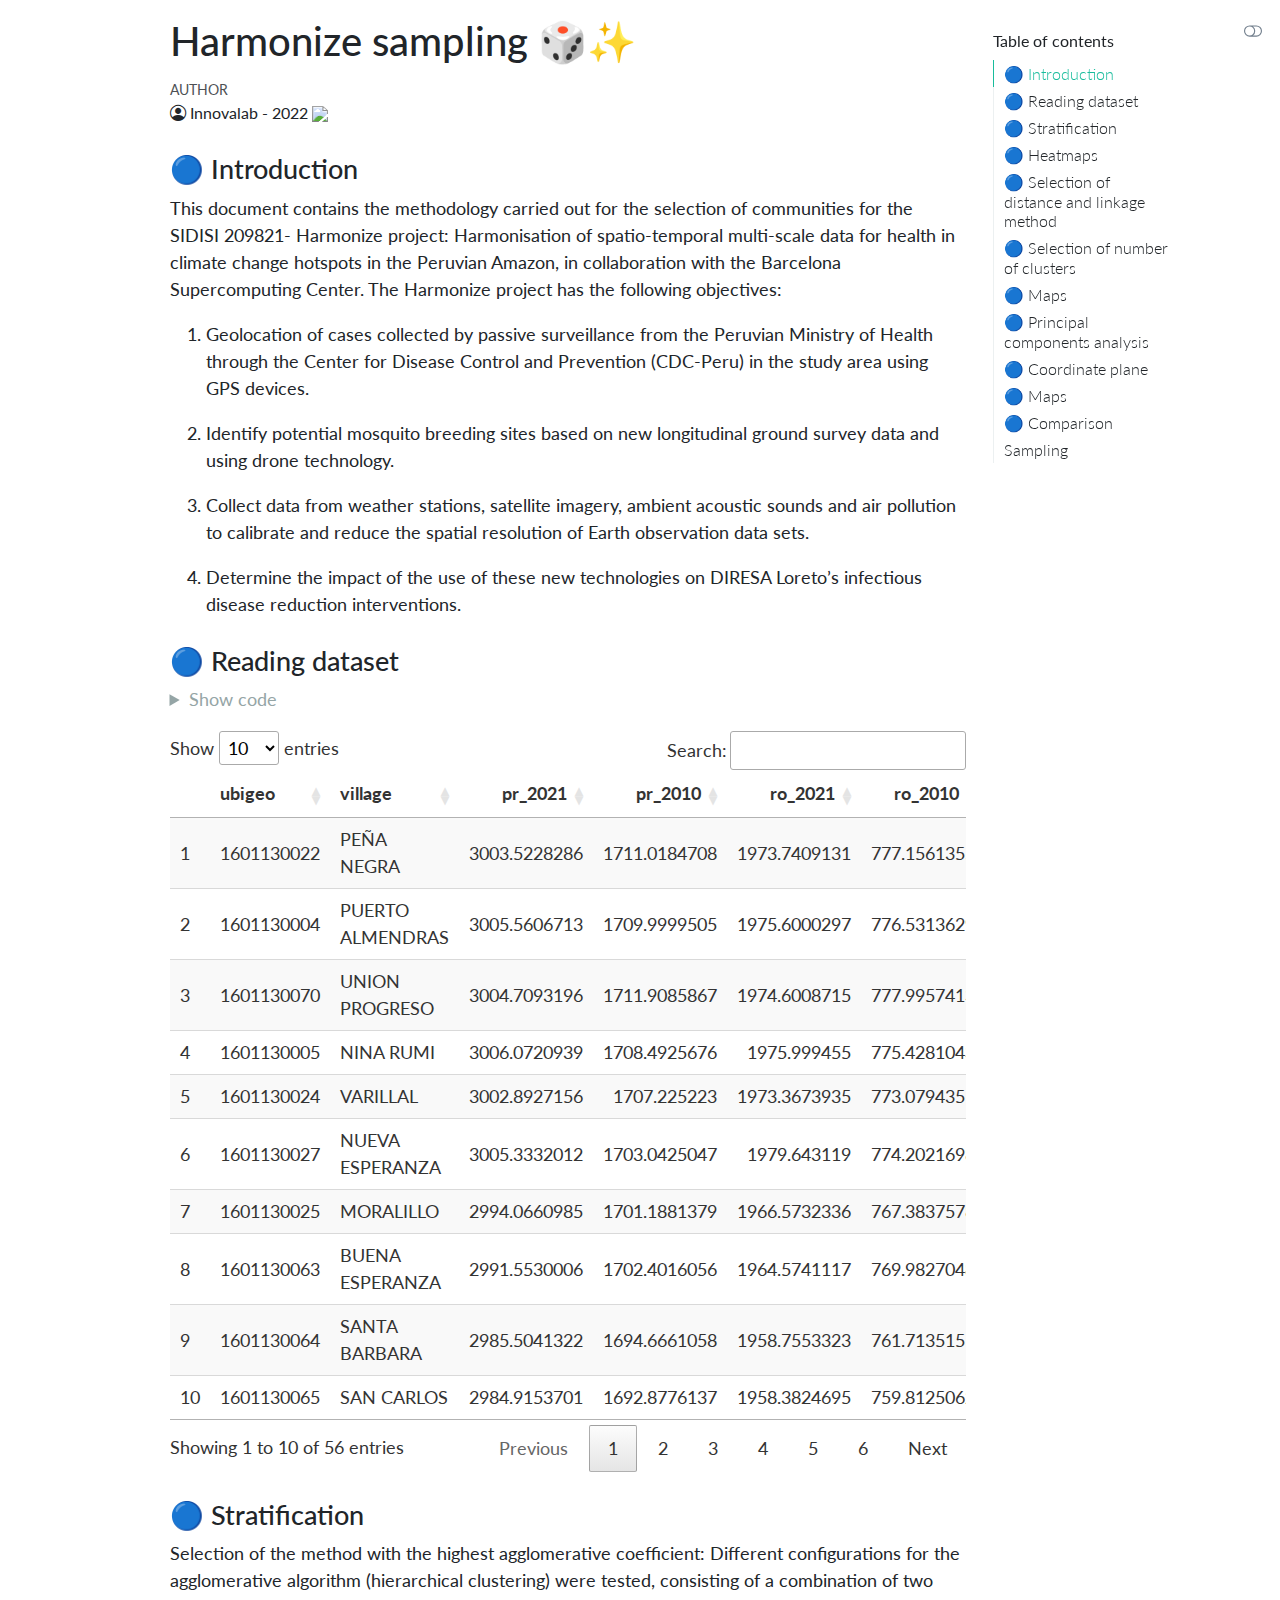
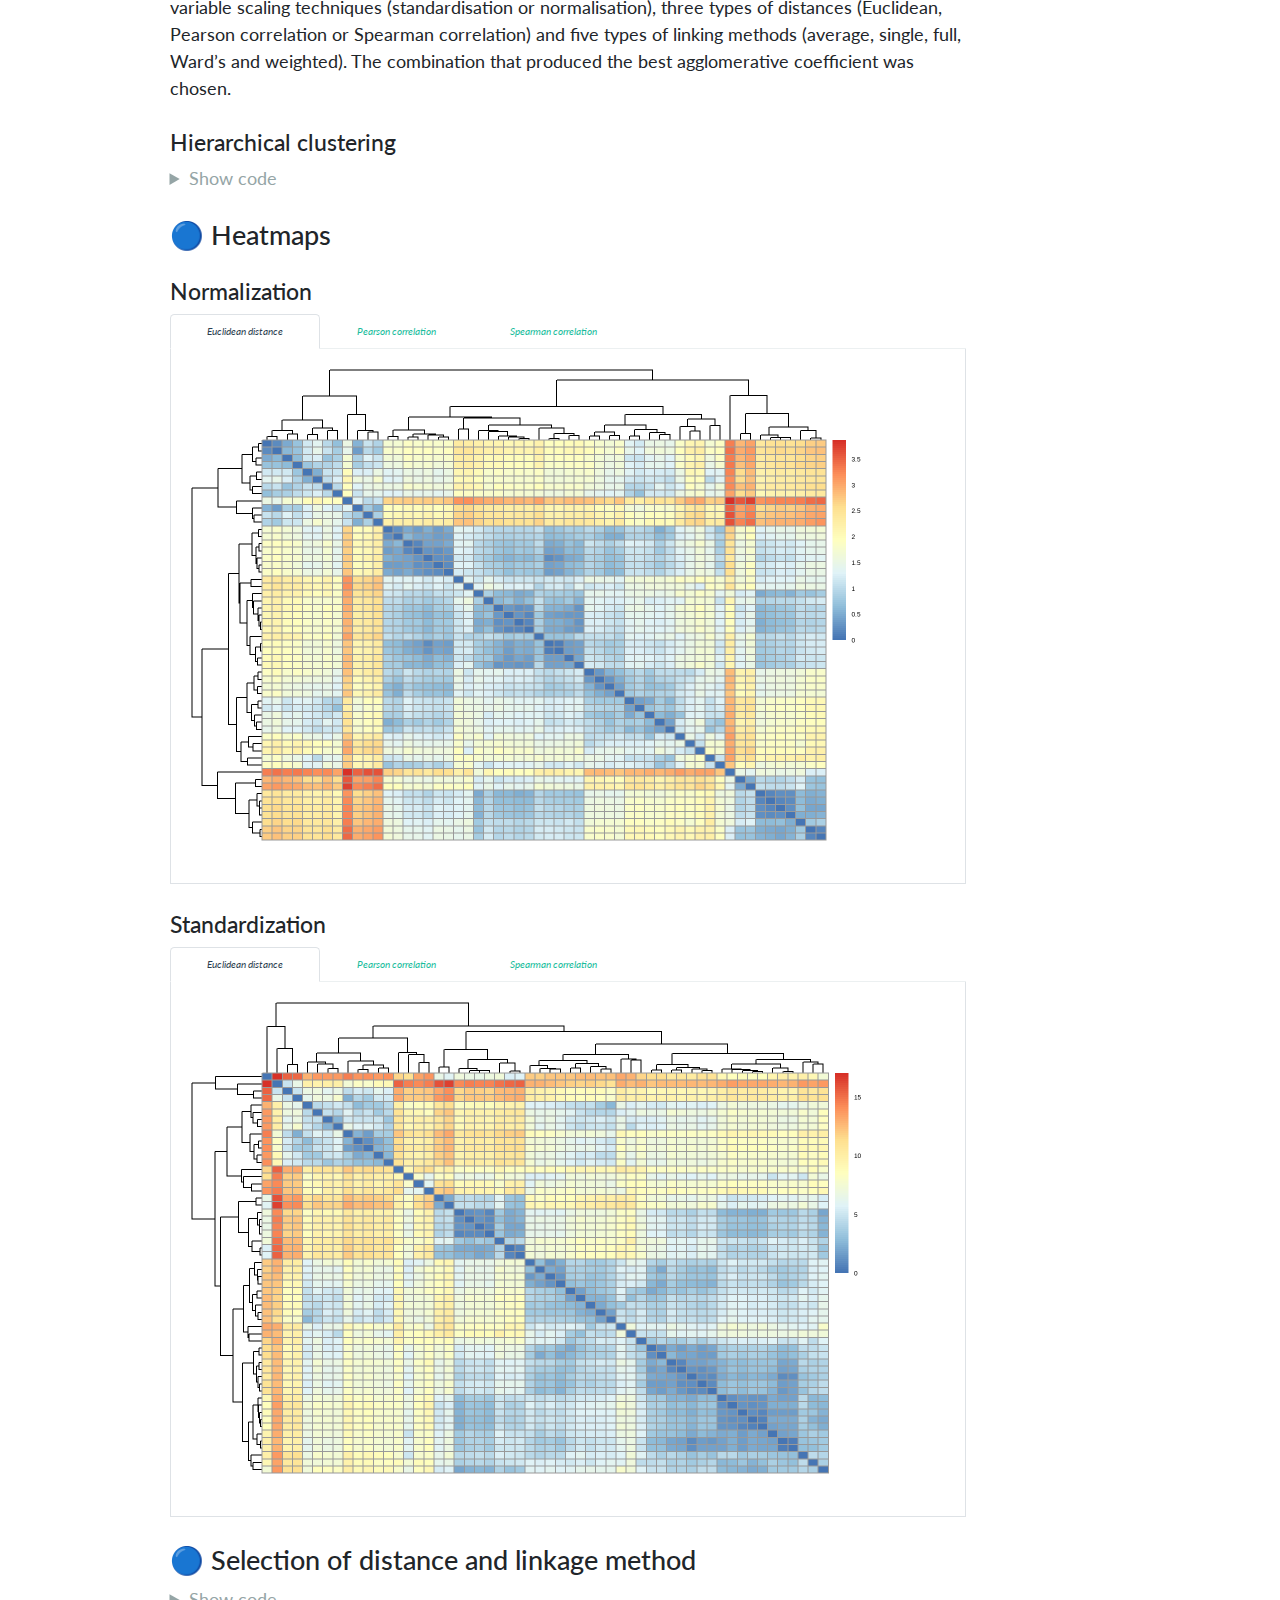
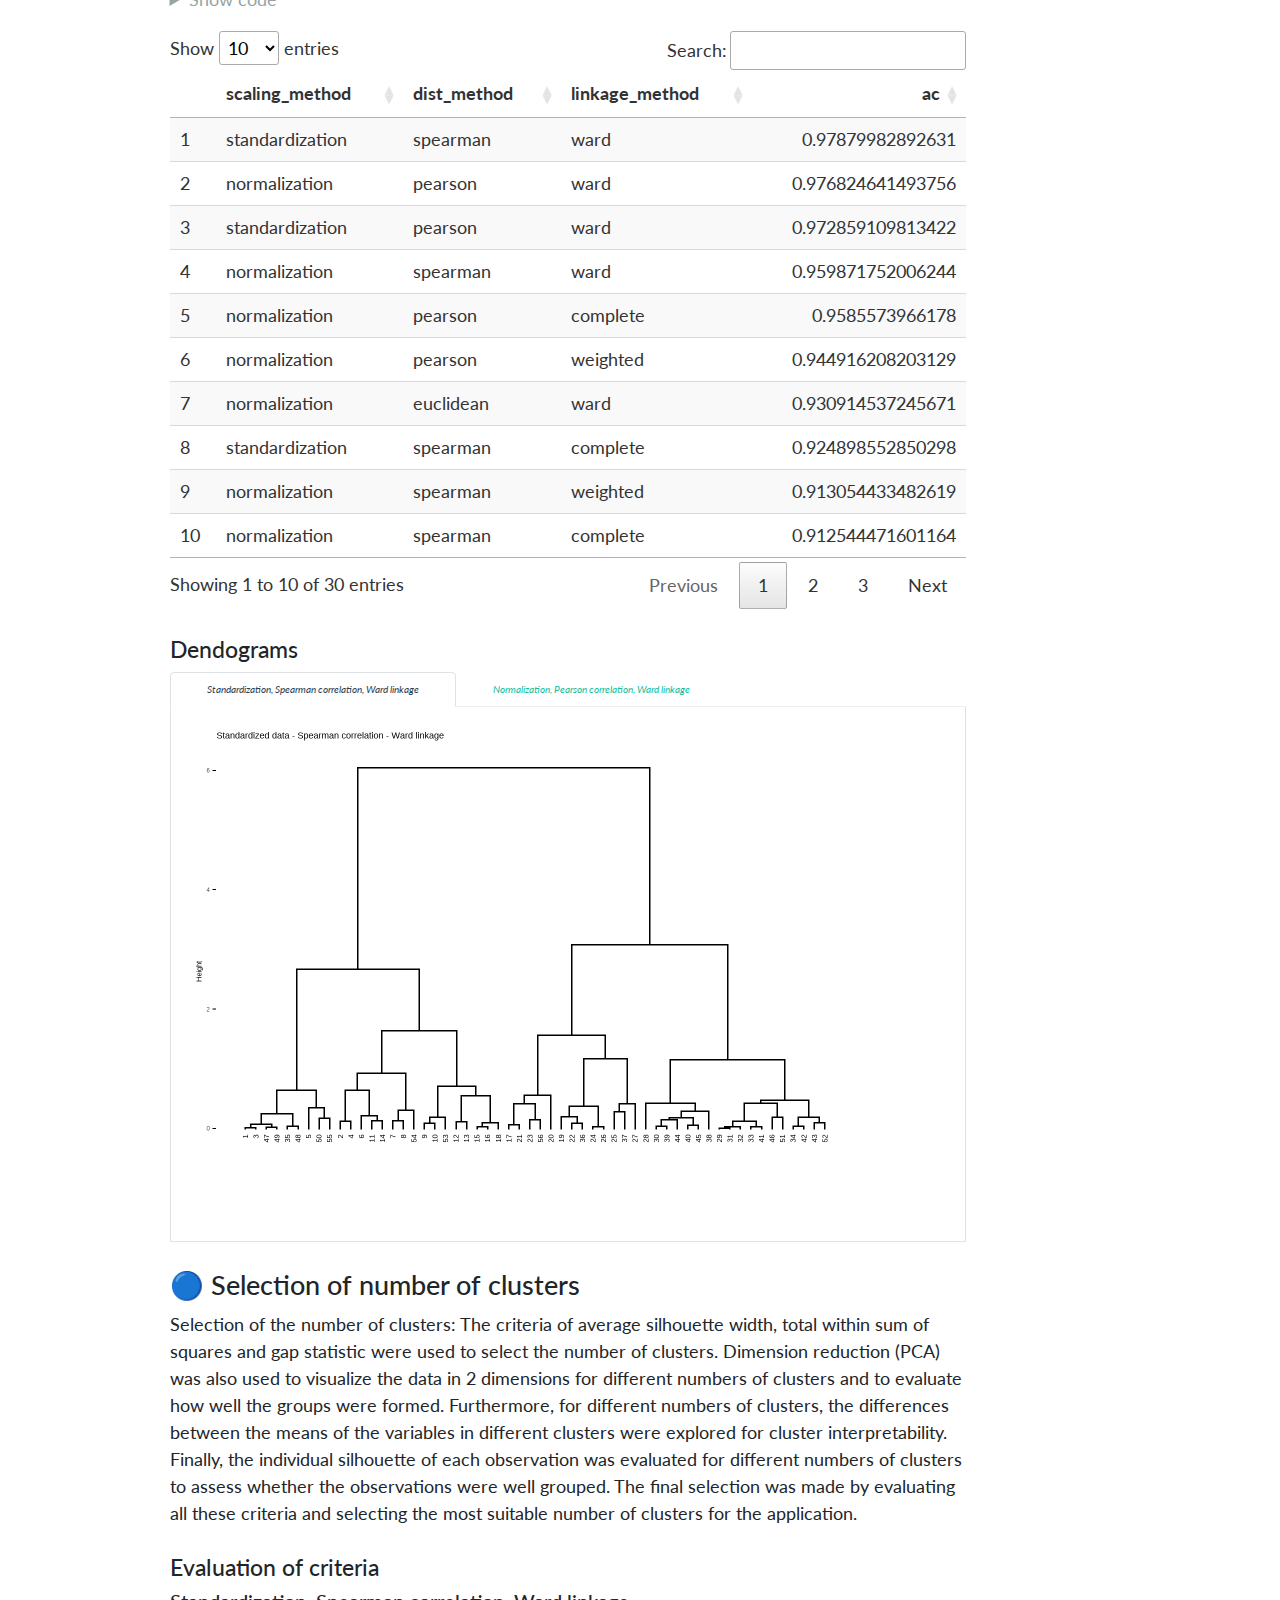
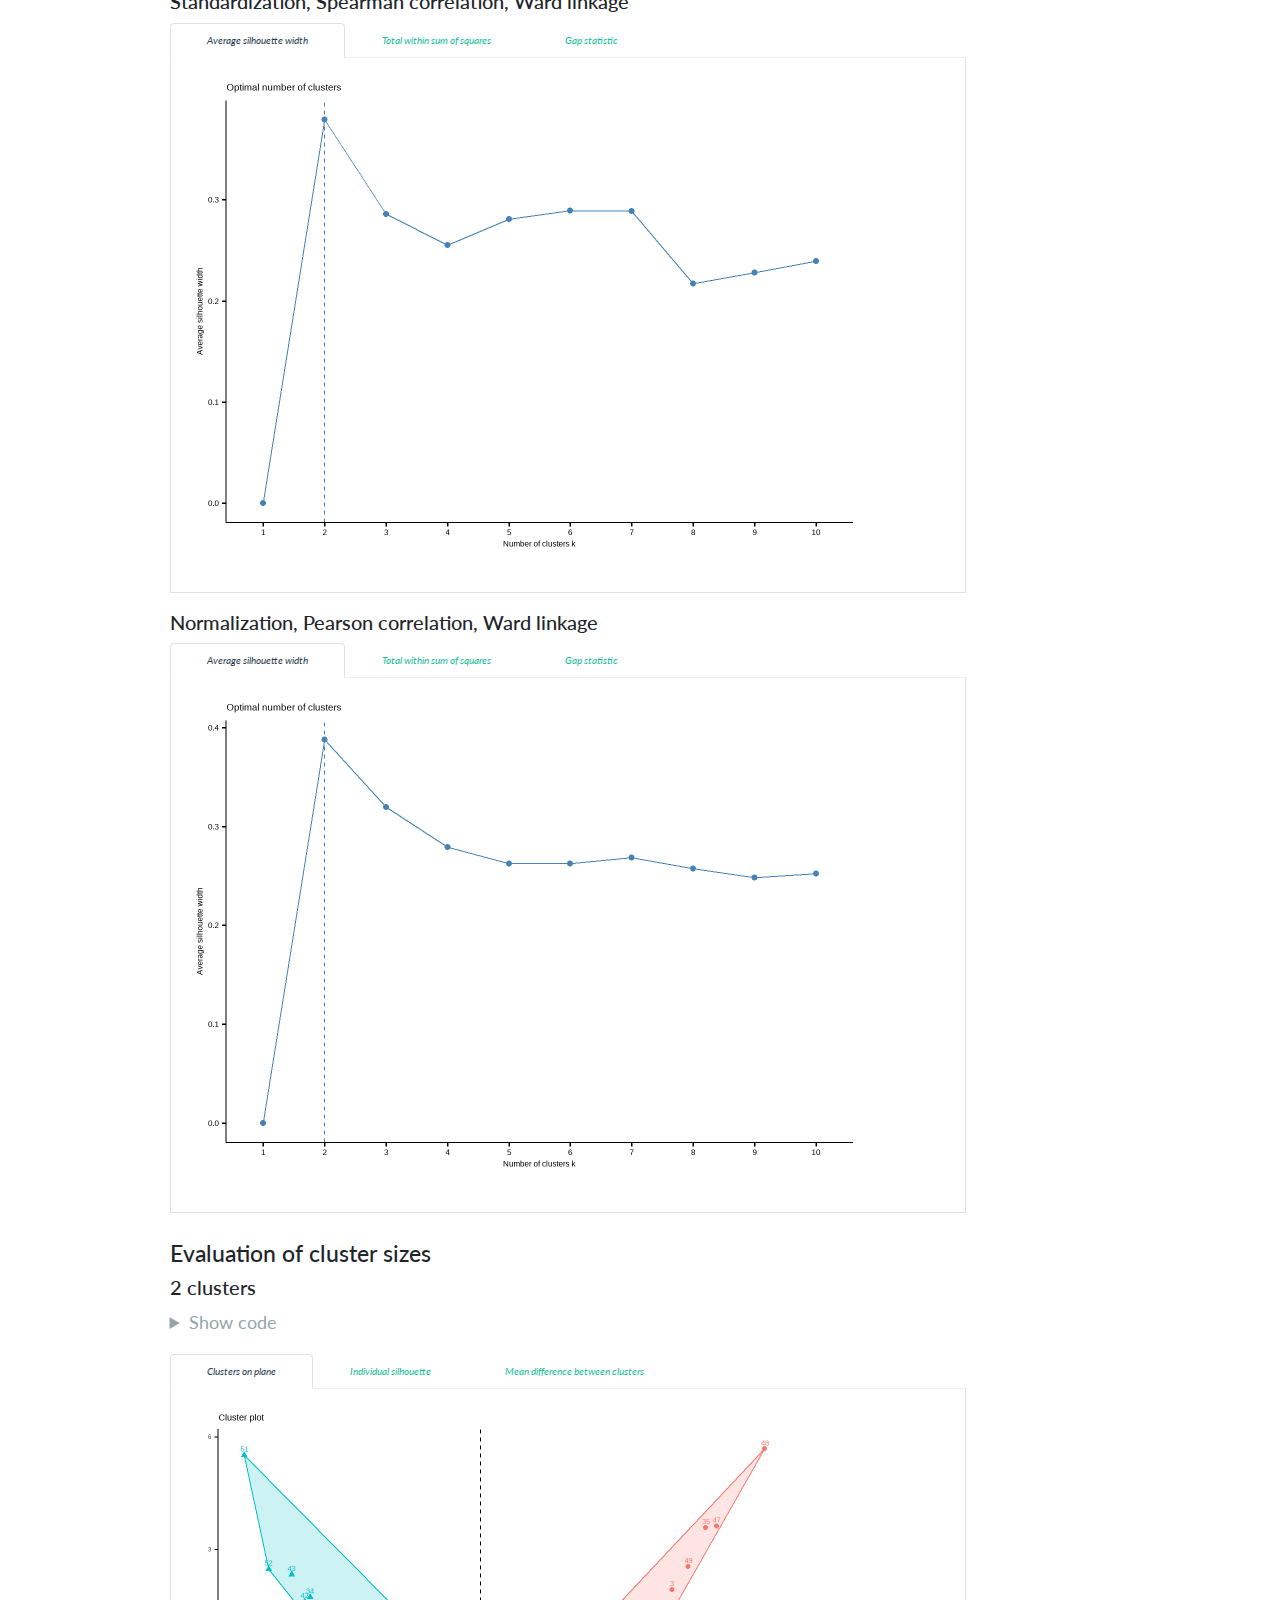
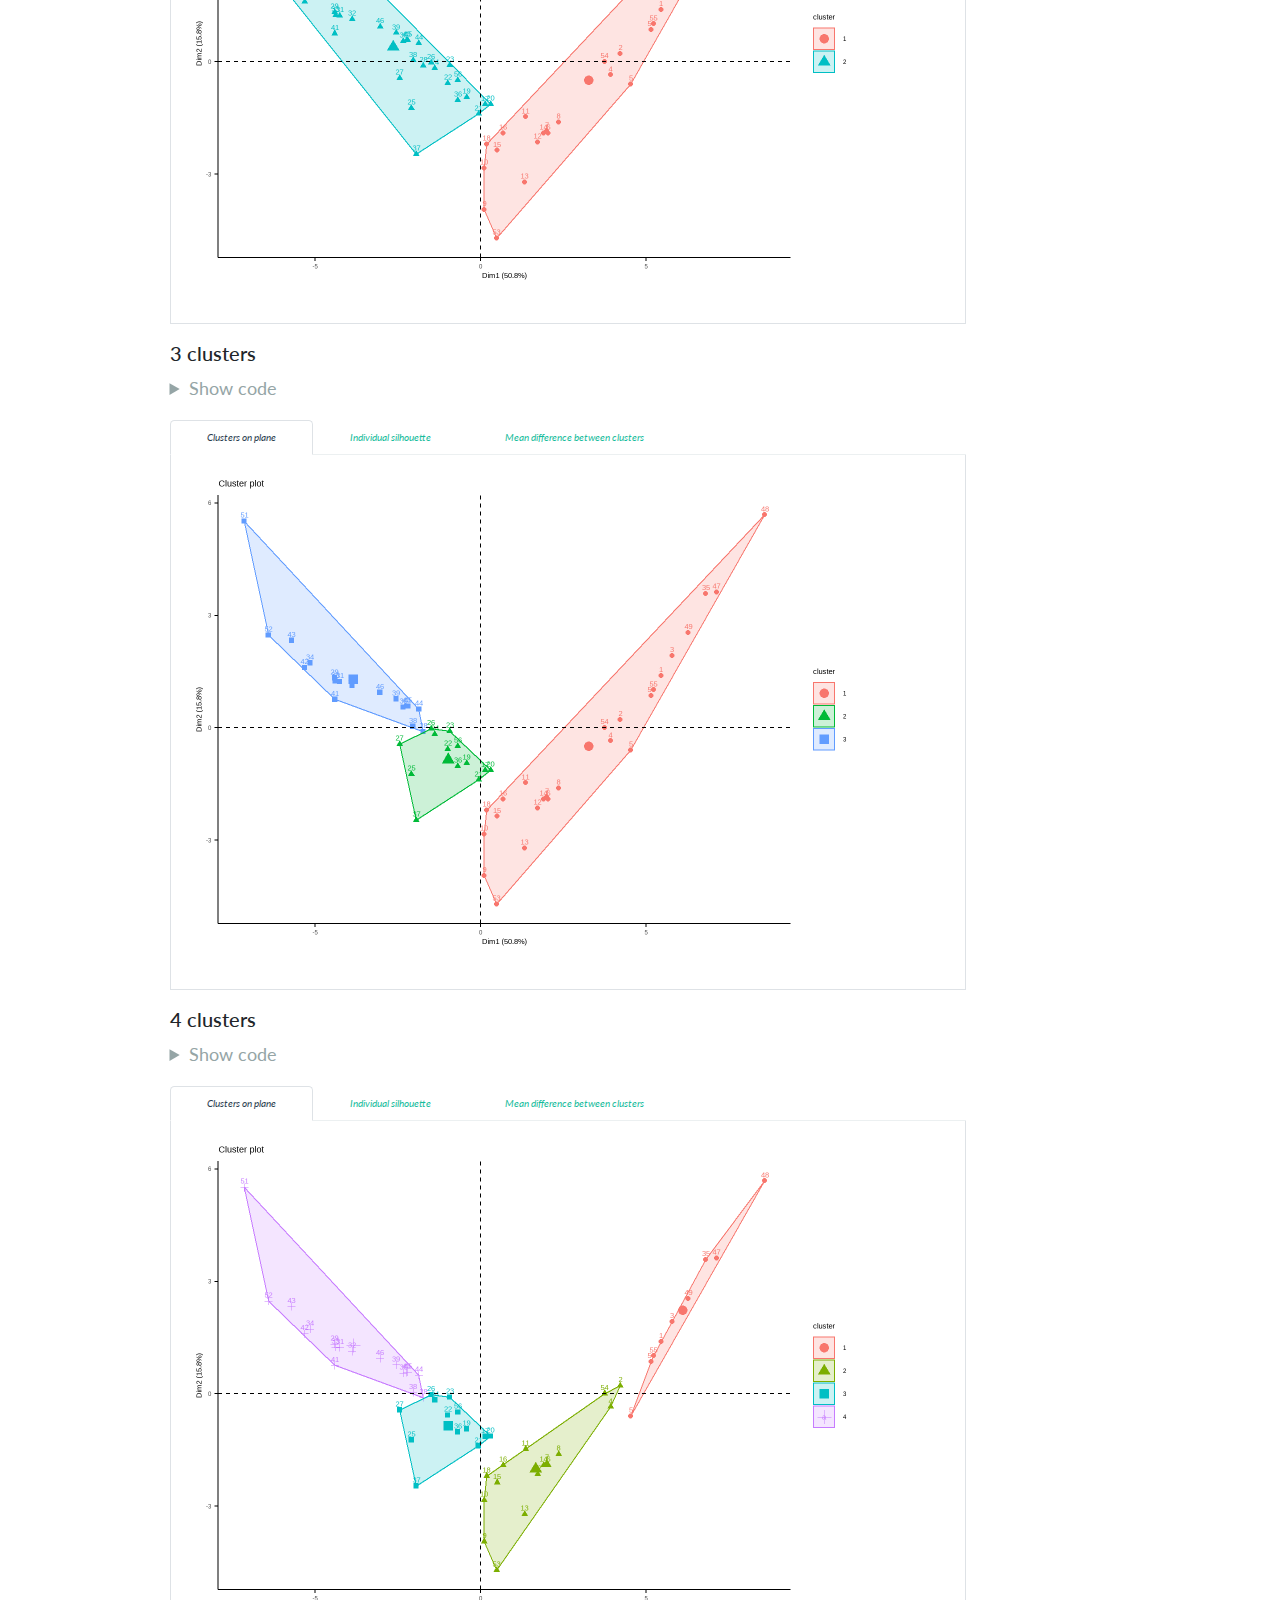
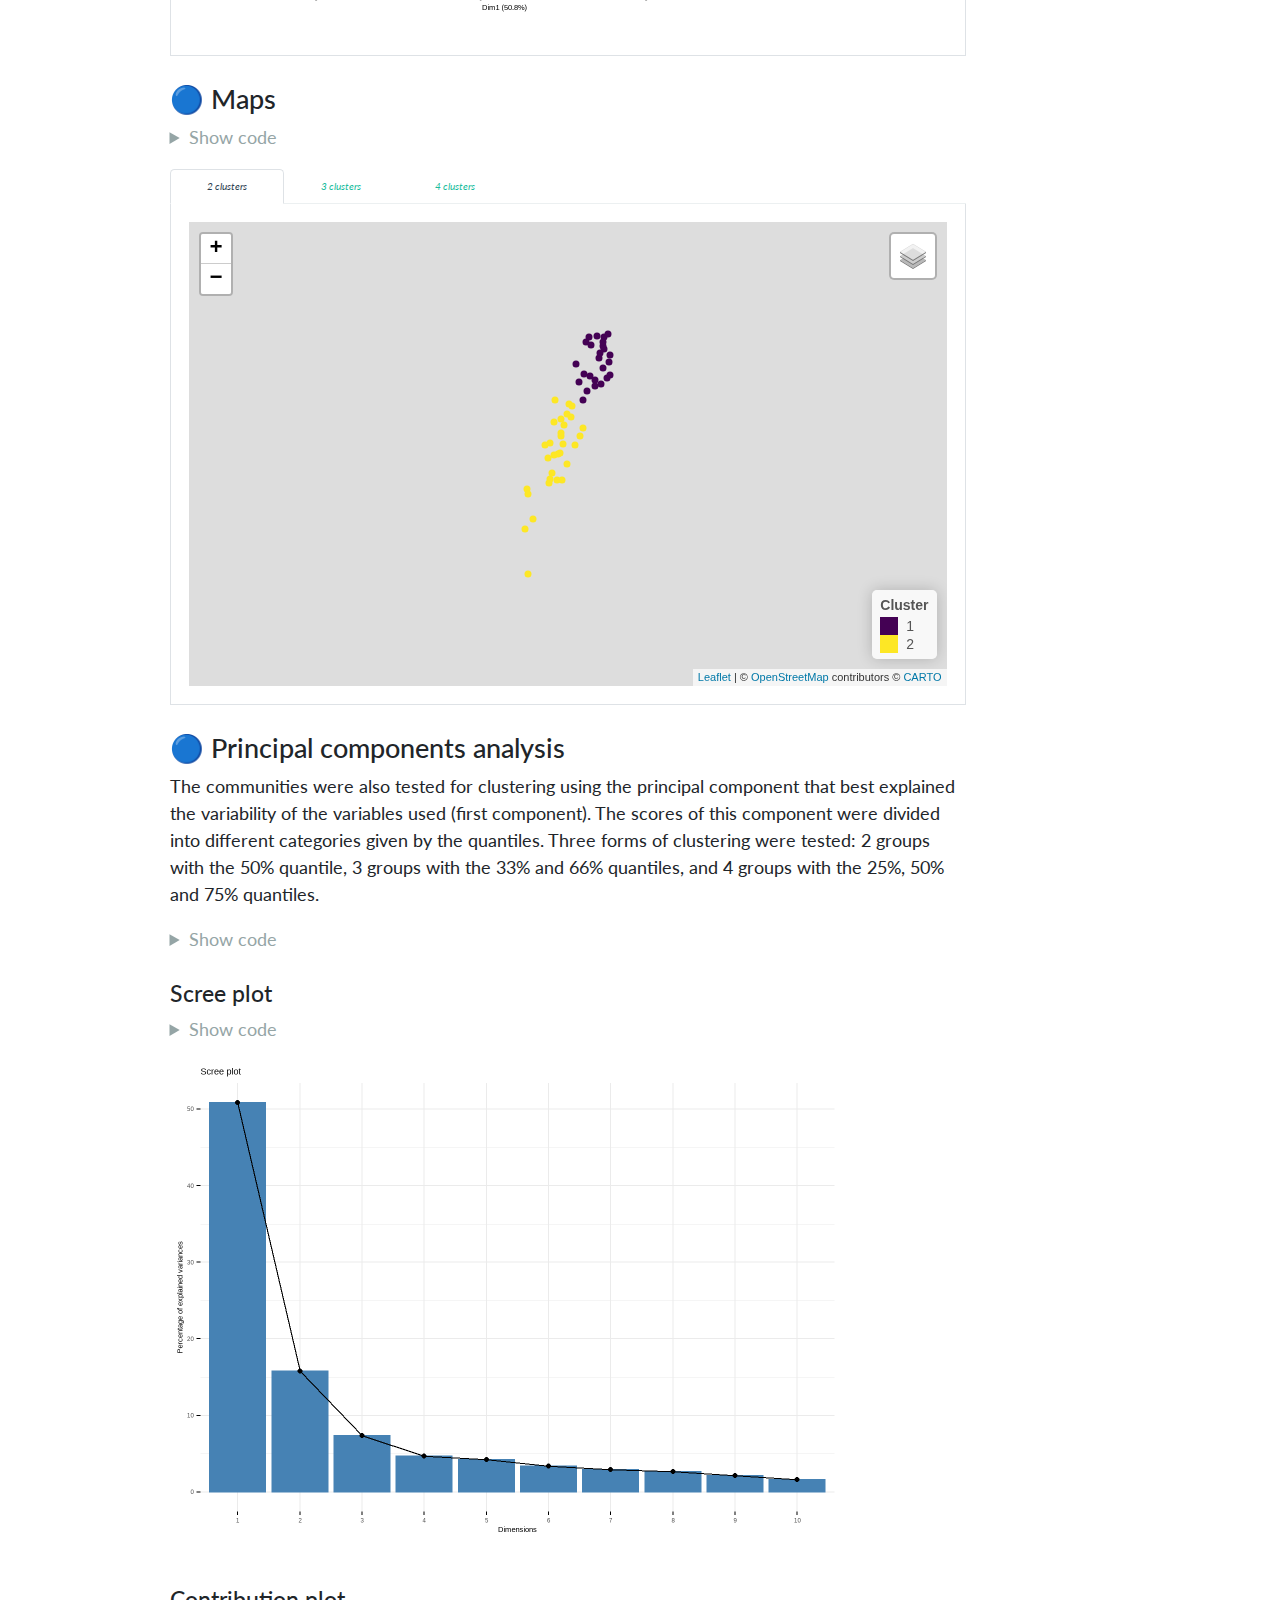
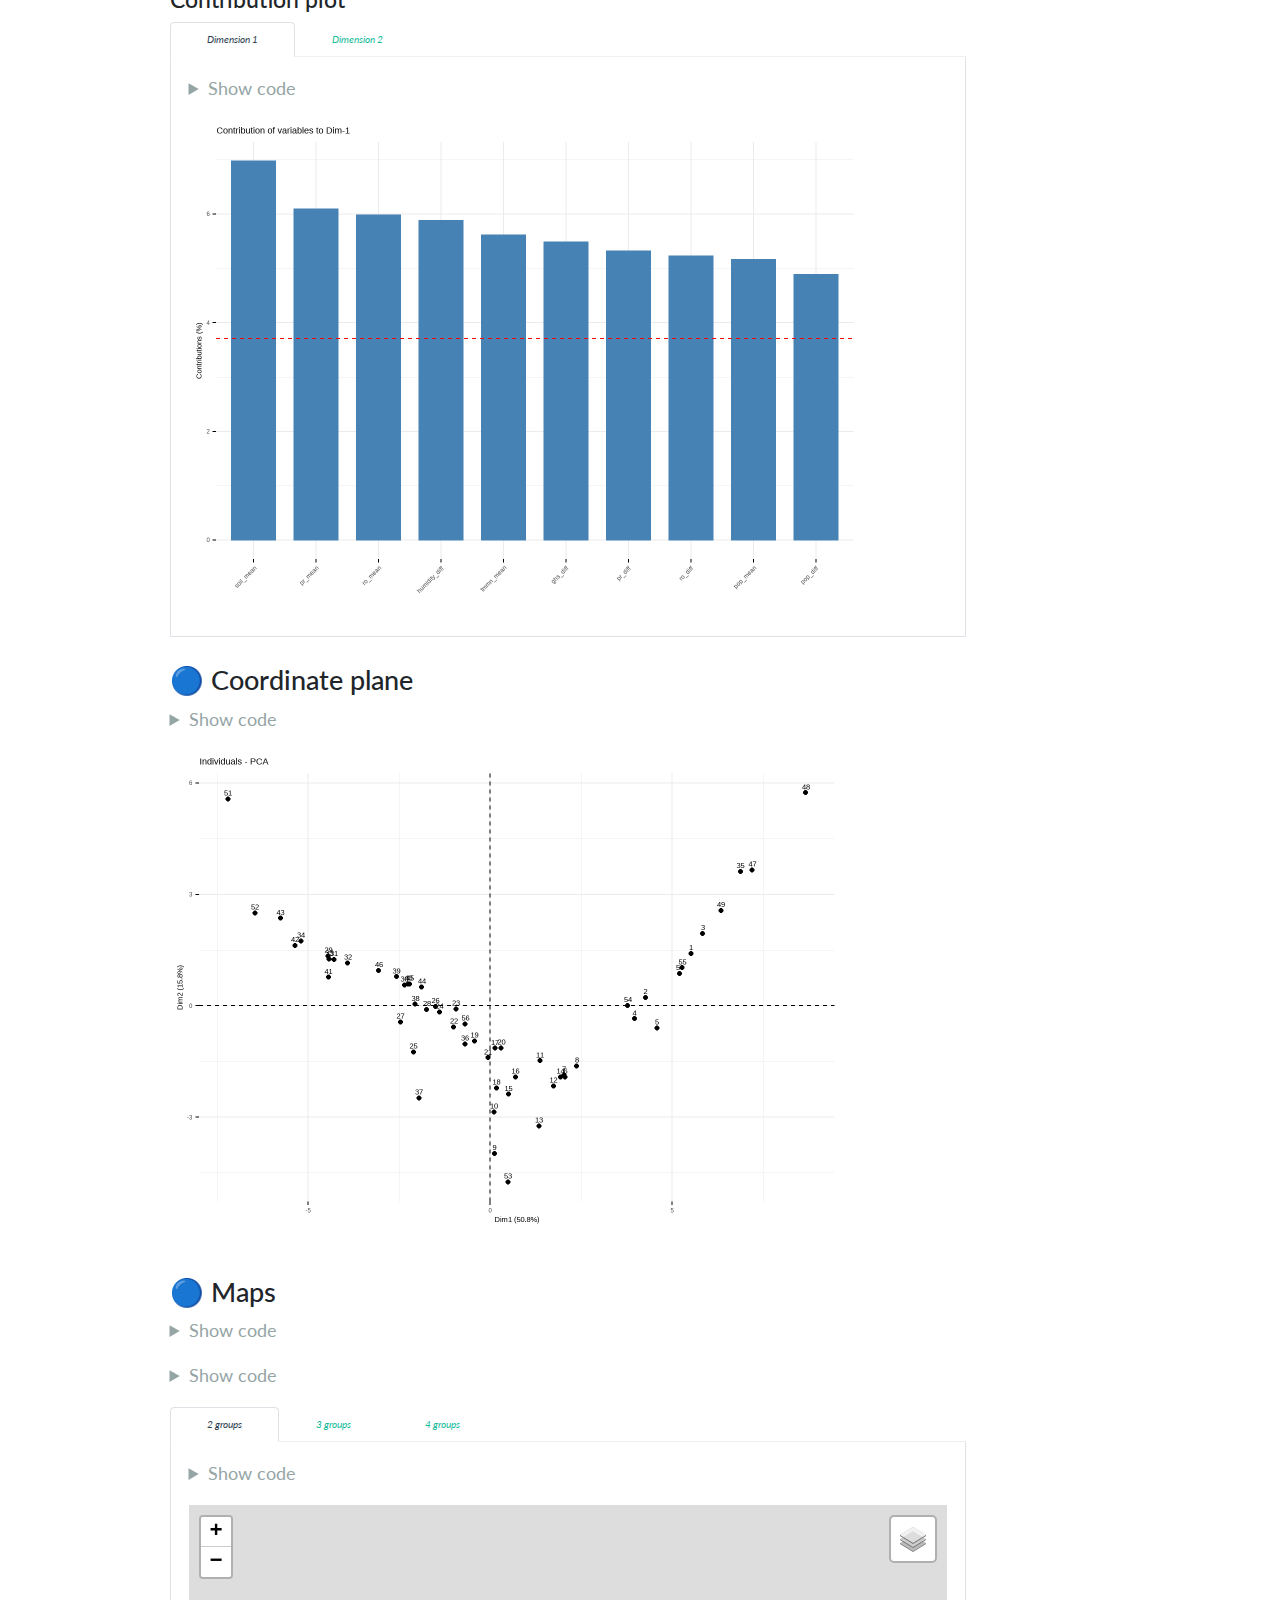
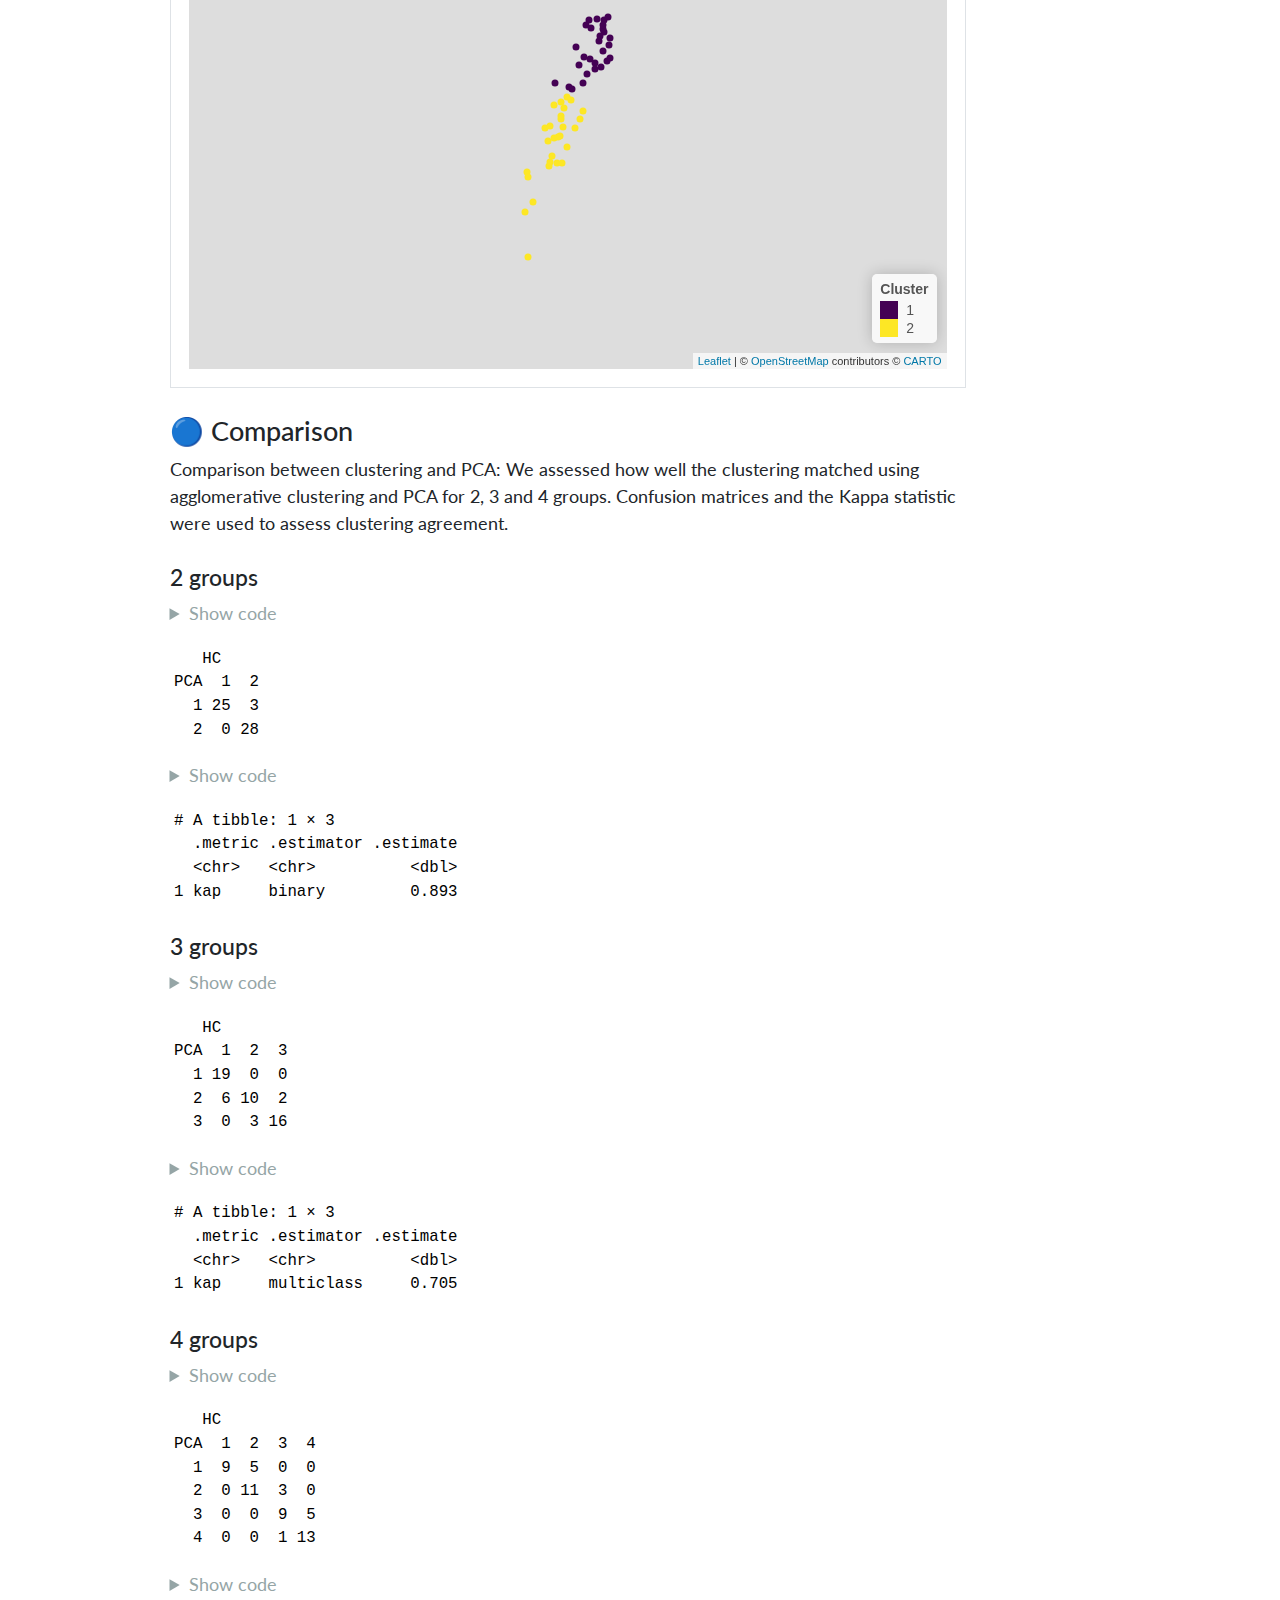
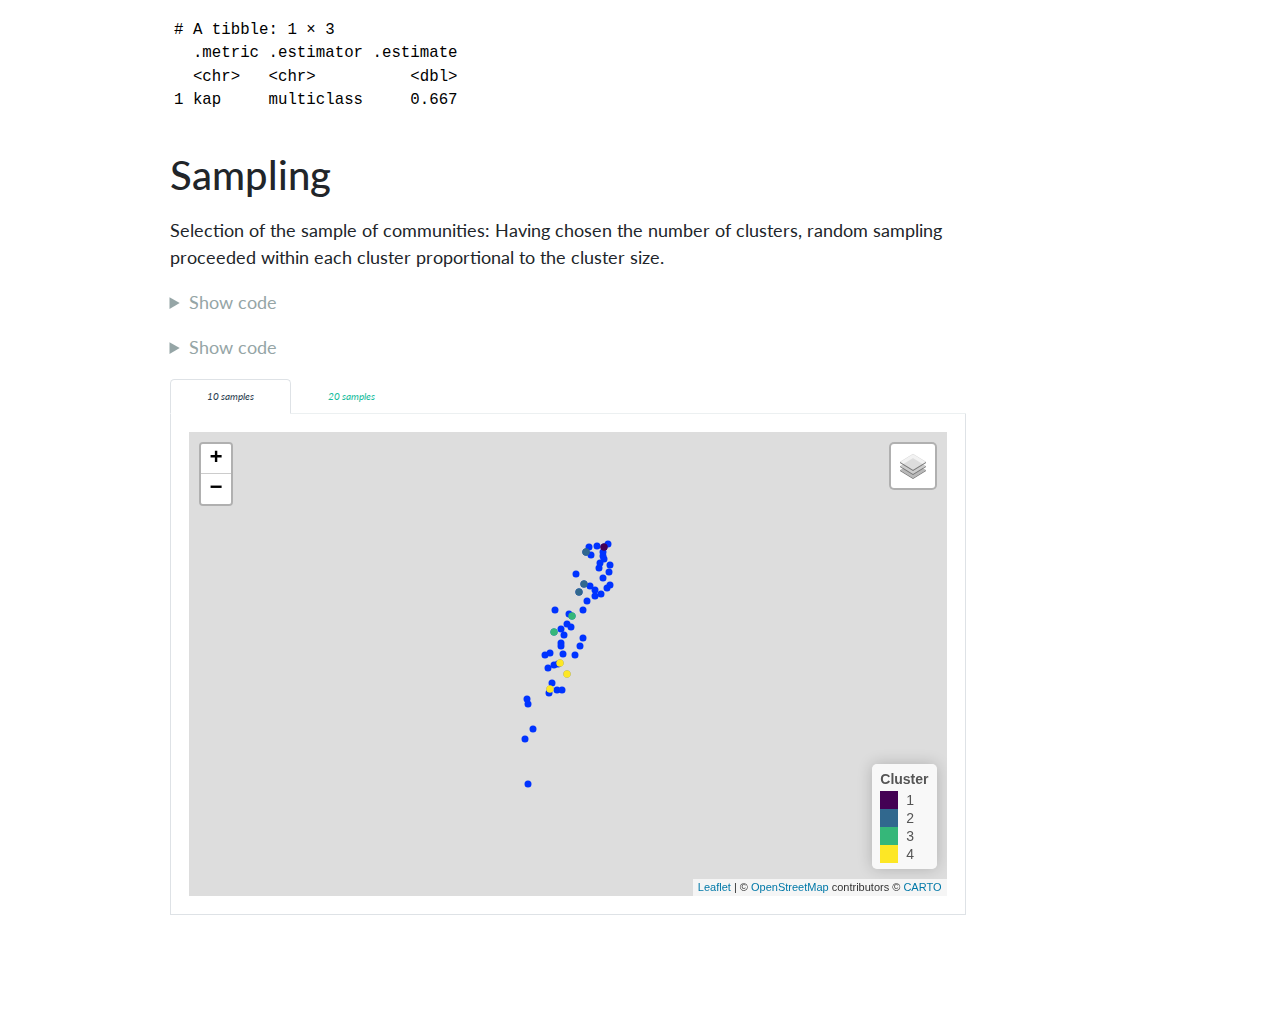
==== commit 1f46cbc5: "Fix report" ====
--- a/index.html
+++ b/index.html
@@ -2,7 +2,7 @@
 <html xmlns="http://www.w3.org/1999/xhtml" lang="en" xml:lang="en"><head>
 
 <meta charset="utf-8">
-<meta name="generator" content="quarto-1.2.122">
+<meta name="generator" content="quarto-1.2.269">
 
 <meta name="viewport" content="width=device-width, initial-scale=1.0, user-scalable=yes">
 
@@ -99,8 +99,16 @@
 <link href="index_files/libs/bootstrap/bootstrap-icons.css" rel="stylesheet">
 <link href="index_files/libs/bootstrap/bootstrap.min.css" rel="stylesheet" class="quarto-color-scheme" id="quarto-bootstrap" data-mode="light">
 <link href="index_files/libs/bootstrap/bootstrap-dark.min.css" rel="prefetch" class="quarto-color-scheme quarto-color-alternate" id="quarto-bootstrap" data-mode="dark">
+
 <script src="index_files/libs/htmlwidgets-1.5.4/htmlwidgets.js"></script>
-<script src="index_files/libs/jquery-1.12.4/jquery.min.js"></script>
+<link href="index_files/libs/datatables-css-0.0.0/datatables-crosstalk.css" rel="stylesheet">
+<script src="index_files/libs/datatables-binding-0.26/datatables.js"></script>
+<script src="index_files/libs/jquery-3.6.0/jquery-3.6.0.min.js"></script>
+<link href="index_files/libs/dt-core-1.12.1/css/jquery.dataTables.min.css" rel="stylesheet">
+<link href="index_files/libs/dt-core-1.12.1/css/jquery.dataTables.extra.css" rel="stylesheet">
+<script src="index_files/libs/dt-core-1.12.1/js/jquery.dataTables.min.js"></script>
+<link href="index_files/libs/crosstalk-1.2.0/css/crosstalk.min.css" rel="stylesheet">
+<script src="index_files/libs/crosstalk-1.2.0/js/crosstalk.min.js"></script>
 <link href="index_files/libs/leaflet-1.3.1/leaflet.css" rel="stylesheet">
 <script src="index_files/libs/leaflet-1.3.1/leaflet.js"></script>
 <link href="index_files/libs/leafletfix-1.0.0/leafletfix.css" rel="stylesheet">
@@ -124,7 +132,6 @@
   <ul>
   <li><a href="#introduction" id="toc-introduction" class="nav-link active" data-scroll-target="#introduction">🔵 Introduction</a></li>
   <li><a href="#reading-dataset" id="toc-reading-dataset" class="nav-link" data-scroll-target="#reading-dataset">🔵 Reading dataset</a></li>
-  <li><a href="#exploratory-data-analysis" id="toc-exploratory-data-analysis" class="nav-link" data-scroll-target="#exploratory-data-analysis">🔵 Exploratory data analysis</a></li>
   <li><a href="#stratification" id="toc-stratification" class="nav-link" data-scroll-target="#stratification">🔵 Stratification</a></li>
   <li><a href="#heatmaps" id="toc-heatmaps" class="nav-link" data-scroll-target="#heatmaps">🔵 Heatmaps</a></li>
   <li><a href="#selection-of-distance-and-linkage-method" id="toc-selection-of-distance-and-linkage-method" class="nav-link" data-scroll-target="#selection-of-distance-and-linkage-method">🔵 Selection of distance and linkage method</a></li>
@@ -132,9 +139,8 @@
   <li><a href="#maps" id="toc-maps" class="nav-link" data-scroll-target="#maps">🔵 Maps</a></li>
   <li><a href="#principal-components-analysis" id="toc-principal-components-analysis" class="nav-link" data-scroll-target="#principal-components-analysis">🔵 Principal components analysis</a></li>
   <li><a href="#coordinate-plane" id="toc-coordinate-plane" class="nav-link" data-scroll-target="#coordinate-plane">🔵 Coordinate plane</a></li>
-  <li><a href="#scoring" id="toc-scoring" class="nav-link" data-scroll-target="#scoring">🔵 Scoring</a></li>
   <li><a href="#maps-1" id="toc-maps-1" class="nav-link" data-scroll-target="#maps-1">🔵 Maps</a></li>
-  <li><a href="#comparison" id="toc-comparison" class="nav-link" data-scroll-target="#comparison">🔵Comparison</a></li>
+  <li><a href="#comparison" id="toc-comparison" class="nav-link" data-scroll-target="#comparison">🔵 Comparison</a></li>
   <li><a href="#sampling" id="toc-sampling" class="nav-link" data-scroll-target="#sampling">Sampling</a></li>
   </ul>
 </nav>
@@ -151,12 +157,13 @@
 <div class="quarto-title-meta">
 
     <div>
-    <div class="quarto-title-meta-heading">Authors</div>
+    <div class="quarto-title-meta-heading">Author</div>
     <div class="quarto-title-meta-contents">
              <p><i class="bi bi-person-circle"></i> Innovalab - 2022 <img src="https://raw.githubusercontent.com/healthinnovation/innovar/master/man/figures/logo.png" width="40px"> </p>
           </div>
   </div>
     
+  
     
   </div>
   
@@ -190,50 +197,23 @@
 <details>
 <summary>Show code</summary>
 <div class="sourceCode cell-code" id="cb1"><pre class="sourceCode r code-with-copy"><code class="sourceCode r"><span id="cb1-1"><a href="#cb1-1" aria-hidden="true" tabindex="-1"></a>dataset <span class="ot">&lt;-</span> readr<span class="sc">::</span><span class="fu">read_csv</span>(<span class="st">"data/processed/dataset.csv"</span>, <span class="at">col_types =</span> <span class="st">"ccd"</span>)</span>
-<span id="cb1-2"><a href="#cb1-2" aria-hidden="true" tabindex="-1"></a><span class="fu">head</span>(dataset,<span class="dv">5</span>)</span></code><button title="Copy to Clipboard" class="code-copy-button"><i class="bi"></i></button></pre></div>
-</details>
-<div class="cell-output cell-output-stdout">
-<pre><code># A tibble: 5 × 58
-  ubigeo village pr_2021 pr_2010 ro_2021 ro_2010 soil_…¹ soil_…² tmmx_…³ tmmx_…⁴
-  &lt;chr&gt;  &lt;chr&gt;     &lt;dbl&gt;   &lt;dbl&gt;   &lt;dbl&gt;   &lt;dbl&gt;   &lt;dbl&gt;   &lt;dbl&gt;   &lt;dbl&gt;   &lt;dbl&gt;
-1 16011… PEÑA N…   3004.   1711.   1974.    777.    487.    420.    377.    378.
-2 16011… PUERTO…   3006.   1710.   1976.    777.    479.    414.    378.    379.
-3 16011… UNION …   3005.   1712.   1975.    778.    486.    419.    377.    378.
-4 16011… NINA R…   3006.   1708.   1976.    775.    481.    416.    378.    379.
-5 16011… VARILL…   3003.   1707.   1973.    773.    490.    424.    377.    377.
-# … with 48 more variables: tmmn_2021 &lt;dbl&gt;, tmmn_2010 &lt;dbl&gt;, etp_2021 &lt;dbl&gt;,
-#   etp_2010 &lt;dbl&gt;, humidity_2021 &lt;dbl&gt;, humidity_2010 &lt;dbl&gt;, pop_2020 &lt;dbl&gt;,
-#   pop_2010 &lt;dbl&gt;, def_2021 &lt;dbl&gt;, def_2010 &lt;dbl&gt;, ghs_2010_mean &lt;dbl&gt;,
-#   ghs_2020_mean &lt;dbl&gt;, ln_2021 &lt;dbl&gt;, ln_2014 &lt;dbl&gt;, lat &lt;dbl&gt;, lon &lt;dbl&gt;,
-#   malaria_2010 &lt;dbl&gt;, malaria_2019 &lt;dbl&gt;, poblacion &lt;dbl&gt;, vivax &lt;dbl&gt;,
-#   falciparum &lt;dbl&gt;, malaria &lt;dbl&gt;, dengue &lt;dbl&gt;, lepto &lt;dbl&gt;, pr_mean &lt;dbl&gt;,
-#   ro_mean &lt;dbl&gt;, soil_mean &lt;dbl&gt;, tmmx_mean &lt;dbl&gt;, tmmn_mean &lt;dbl&gt;, …</code></pre>
-</div>
-</div>
-</section>
-<section id="exploratory-data-analysis" class="level3">
-<h3 class="anchored" data-anchor-id="exploratory-data-analysis">🔵 Exploratory data analysis</h3>
-<div class="cell">
-<details>
-<summary>Show code</summary>
-<div class="sourceCode cell-code" id="cb3"><pre class="sourceCode r code-with-copy"><code class="sourceCode r"><span id="cb3-1"><a href="#cb3-1" aria-hidden="true" tabindex="-1"></a>variables <span class="ot">&lt;-</span> <span class="fu">select</span>(dataset, malaria<span class="sc">:</span>malaria_diff)</span>
-<span id="cb3-2"><a href="#cb3-2" aria-hidden="true" tabindex="-1"></a>variables <span class="sc">%&gt;%</span> </span>
-<span id="cb3-3"><a href="#cb3-3" aria-hidden="true" tabindex="-1"></a>  tidyr<span class="sc">::</span><span class="fu">pivot_longer</span>(<span class="at">cols =</span> <span class="fu">everything</span>(), <span class="at">names_to =</span> <span class="st">"variable"</span>) <span class="sc">%&gt;%</span> </span>
-<span id="cb3-4"><a href="#cb3-4" aria-hidden="true" tabindex="-1"></a>  <span class="fu">ggplot</span>(<span class="fu">aes</span>(value, variable)) <span class="sc">+</span></span>
-<span id="cb3-5"><a href="#cb3-5" aria-hidden="true" tabindex="-1"></a>  <span class="fu">geom_violin</span>() <span class="sc">+</span></span>
-<span id="cb3-6"><a href="#cb3-6" aria-hidden="true" tabindex="-1"></a>  <span class="fu">geom_boxplot</span>(<span class="at">width =</span> <span class="fl">0.1</span>) <span class="sc">+</span></span>
-<span id="cb3-7"><a href="#cb3-7" aria-hidden="true" tabindex="-1"></a>  <span class="fu">facet_wrap</span>(<span class="sc">~</span>variable, <span class="at">ncol =</span> <span class="dv">2</span>, <span class="at">scales =</span> <span class="st">"free"</span>)</span></code><button title="Copy to Clipboard" class="code-copy-button"><i class="bi"></i></button></pre></div>
-</details>
-<div class="cell-output-display">
-<p><img src="index_files/figure-html/unnamed-chunk-4-1.png" class="img-fluid" width="672"></p>
-</div>
-</div>
-<div class="cell">
-<details>
-<summary>Show code</summary>
-<div class="sourceCode cell-code" id="cb4"><pre class="sourceCode r code-with-copy"><code class="sourceCode r"><span id="cb4-1"><a href="#cb4-1" aria-hidden="true" tabindex="-1"></a>variables_norm <span class="ot">&lt;-</span> <span class="fu">mutate</span>(variables, <span class="fu">across</span>(<span class="fu">everything</span>(), scales<span class="sc">::</span>rescale))</span>
-<span id="cb4-2"><a href="#cb4-2" aria-hidden="true" tabindex="-1"></a>variables_std <span class="ot">&lt;-</span> <span class="fu">mutate</span>(variables, <span class="fu">across</span>(<span class="fu">everything</span>(), <span class="sc">~</span><span class="fu">as.numeric</span>(<span class="fu">scale</span>(.x))))</span></code><button title="Copy to Clipboard" class="code-copy-button"><i class="bi"></i></button></pre></div>
-</details>
+<span id="cb1-2"><a href="#cb1-2" aria-hidden="true" tabindex="-1"></a>dataset <span class="sc">%&gt;%</span> </span>
+<span id="cb1-3"><a href="#cb1-3" aria-hidden="true" tabindex="-1"></a>  DT<span class="sc">::</span><span class="fu">datatable</span>()</span></code><button title="Copy to Clipboard" class="code-copy-button"><i class="bi"></i></button></pre></div>
+</details>
+<div class="cell-output-display">
+
+<div id="htmlwidget-3c9dba4955a868a1c90c" style="width:100%;height:auto;" class="datatables html-widget"></div>
+<script type="application/json" data-for="htmlwidget-3c9dba4955a868a1c90c">{"x":{"filter":"none","vertical":false,"data":[["1","2","3","4","5","6","7","8","9","10","11","12","13","14","15","16","17","18","19","20","21","22","23","24","25","26","27","28","29","30","31","32","33","34","35","36","37","38","39","40","41","42","43","44","45","46","47","48","49","50","51","52","53","54","55","56"],["1601130022","1601130004","1601130070","1601130005","1601130024","1601130027","1601130025","1601130063","1601130064","1601130065","1601130028","1601130034","1601130036","1601130026","1601130012","1601130013","1601130031","1601130020","1601130032","1601130030","1601130029","1601130033","1601130039","1601130037","1601130040","1601130045","1601130043","1601130044","1601130056","1601130046","1601130055","1601130049","1601130054","1601130057","1601130018","1601130074","1601130077","1601130078","1601130079","1601130082","1601130083","1601130084","1601130086","1601130088","1601130089","1601130090","1601130097","1601130017","1601130069","1601130093","1603010024","1603010099","1601120049","1601120076","1601130098","1601130099"],["PEÑA NEGRA","PUERTO ALMENDRAS","UNION PROGRESO","NINA RUMI","VARILLAL","NUEVA ESPERANZA","MORALILLO","BUENA ESPERANZA","SANTA BARBARA","SAN CARLOS","EL DORADO","NUEVO MILAGRO","VILLA EL BUEN PASTOR","SAN JOSE","3 DE OCTUBRE","BELEN DE JUDA","13 DE FEBRERO","5 DE JUNIO","PAUJIL I ZONA","PAUJIL II ZONA","24 DE JUNIO","NUEVO HORIZONTE","EX PETROLEROS II ZONA","EX PETROLERO I ZONA","SAN PEDRO PINTUYACU","SAN LUCAS","UNION","10 DE OCTUBRE I ZONA","CAHUIDE","EL TRIUNFO","12 DE ABRIL","HABANA","NUEVO MIRAFLORES","12 DE OCTUBRE","ZUNGARO COCHA","ANGEL CARDENAS","CREACION 2000","NUEVO TRIUNFO","HUAMBE","10 DE OCTUBRE II ZONA","LOS CEDROS","HUASCAR","NUEVO SAN JUAN","SANTA CATALINA","23 DE FEBRERO","SAN MARTIN II ZONA","SHUSHUNA","QUISTOCOCHA","LOS DELFINES","CALIPSO","SANTA CRUZ","1 DE FEBRERO","SAN JUAN DE MUNICH","5 DE DICIEMBRE","VILLA CRUZ","SAN CIRILO"],[3003.5228286,3005.5606713,3004.7093196,3006.0720939,3002.8927156,3005.3332012,2994.0660985,2991.5530006,2985.5041322,2984.9153701,2997.2832533,2998.0975078,2992.5145915,3001.1153123,2986.0955707,2984.81202,2972.6731398,2974.4882338,2956.7495666,2975.6485014,2968.4056679,2937.7040377,2938.2699396,2922.2420704,2911.281589,2915.8870177,2897.5288523,2902.698159,2832.7034322,2883.3728352,2840.0983371,2851.0665214,2839.3444621,2810.5055179,3007.2327113,2951.5326728,2924.4176651,2896.4430254,2877.0502746,2885.0920154,2839.7306112,2805.5148559,2785.1996438,2901.0467373,2887.1737022,2867.9916844,3008.1797185,3006.6965736,3006.4907568,3004.3164181,2722.1348515,2768.4430248,2985.6136961,2993.5144357,3007.1836452,2948.0258608],[1711.0184708,1709.9999505,1711.9085867,1708.4925676,1707.225223,1703.0425047,1701.1881379,1702.4016056,1694.6661058,1692.8776137,1698.1363299,1700.3967696,1697.1551306,1701.5449371,1693.2473246,1692.3494525,1687.3040226,1687.6116919,1683.5988905,1687.3773099,1686.4539734,1678.7597721,1677.5633112,1674.42392,1672.0109961,1672.7137055,1669.3362227,1669.6774225,1650.2980536,1664.5070262,1652.6666337,1656.0359106,1653.0399247,1642.9691196,1713.5721499,1682.4906118,1674.9102386,1667.0729136,1662.9073185,1665.2062927,1653.74927,1640.8615926,1633.5646023,1668.2530449,1665.8020488,1661.9568381,1716.1339711,1716.7261834,1713.7342023,1709.4469498,1615.8013861,1630.3910761,1695.9311729,1705.492646,1709.7137907,1681.0956156],[1973.7409131,1975.6000297,1974.6008715,1975.999455,1973.3673935,1979.643119,1966.5732336,1964.5741117,1958.7553323,1958.3824695,1972.7488738,1971.4787693,1965.9016499,1975.3038206,1959.7917658,1958.7281871,1943.9527395,1947.0203617,1928.0003963,1947.7634382,1939.4468391,1910.7220213,1911.8351828,1895.674353,1884.6851256,1889.2128882,1871.7901332,1876.0186578,1808.5890743,1857.3424542,1816.0749777,1826.7955322,1815.5104022,1786.878359,1976.7372902,1923.1431756,1898.1580354,1869.5150975,1851.3410362,1859.1518749,1816.1533284,1781.8730316,1761.0036605,1874.1064957,1861.1594002,1844.2175419,1977.4593081,1976.6428996,1976.0042127,1974.2877249,1692.4756931,1744.5793097,1959.0914226,1966.5642549,1976.469607,1920.4182809],[777.1561355,776.5313629,777.9957413,775.4281043,773.0794351,774.2021698,767.3837578,769.9827048,761.7135151,759.8125062,767.4091382,767.5107764,763.8887182,770.2562605,759.8947681,759.1783184,752.4364906,752.8546941,747.5052256,754.212435,750.7588684,743.82378,743.8336966,739.8514523,737.3209173,738.0970826,735.1663777,734.9836187,711.9439849,729.8157348,715.4307136,720.0104017,715.8257381,704.0841293,779.8006534,746.2279911,740.2584909,732.6530047,727.8842595,730.7470565,716.9833705,701.2779538,690.1790661,733.7340331,731.3213243,727.9978221,782.5699346,783.9076055,779.8814492,775.2105654,662.7754455,685.0286733,763.2870522,773.7641262,775.7044847,746.1363884],[487.1143211,478.9061934,485.8812172,480.6200872,490.1191427,488.3264243,495.1489248,494.0549482,499.9274954,500.9460708,495.442785,495.6623545,498.1016499,493.4020934,500.7274376,500.9015359,501.1398296,503.7688234,503.5046312,496.8338023,502.8766845,505.2301858,502.1820222,506.6398337,511.3024568,507.4334984,512.471425,509.7811145,511.9342826,510.7445571,512.1244482,512.2486602,512.5965326,514.1454842,479.716712,505.2074659,510.2047975,507.0724136,510.5827948,511.3167804,513.1309973,513.7736605,514.5537149,507.2751114,511.2567823,513.9811068,481.3695876,480.71275,483.6965951,488.1758363,515.3945248,517.6847373,499.312923,491.5273362,482.896535,502.9850582],[420.4041497,413.7691222,419.2018471,415.7574125,423.9776858,424.520539,429.0367159,427.3423658,434.1001485,435.6082252,431.310841,430.5463311,432.7999009,428.8071315,435.5174841,435.9633404,437.7691866,438.9232004,440.4502204,434.8837107,439.0720967,443.0207332,441.2157386,445.0676481,449.213968,446.0314775,450.9754322,448.5016381,458.2606706,450.4339535,457.1323171,455.4761355,457.9737121,462.6007671,413.7272709,441.7681298,447.3584959,447.3548411,451.0103271,450.6152419,458.6927147,463.5999554,470.287683,447.0646302,450.4489632,454.8373311,414.635567,413.9346455,417.0129454,421.7973487,486.8186733,475.6380478,433.0766711,424.5898034,417.3873478,440.9149864],[377.2085273,378.4208575,377.3746063,378.236369,376.9163479,377.3908055,376.5606729,376.6481738,376.6348741,376.7245169,377.006861,376.7063023,376.7067879,376.8933535,376.8644075,377.1776693,377.6803032,377.5801437,378.0985537,377.593728,377.8154727,378.4974882,378.3957545,378.798179,378.7564317,378.9082223,379.0160731,379.1050579,380.5192957,379.5052895,380.3977432,380.2106147,380.2389786,380.9705597,378.2160784,378.2193906,378.5359144,379.1756757,379.6343758,379.4678045,379.9882158,381.0247846,380.9987732,379.1429003,379.423764,379.5256348,377.9247819,377.9672608,377.6540368,377.1029486,383.0895,381.0248799,376.6341856,376.7404942,377.9152559,378.2717959],[377.6035159,378.7052181,377.763504,378.5011347,377.3191675,377.6935252,377.1028293,377.1477576,377.3634137,377.5052423,377.4966338,377.2918545,377.3862706,377.3627586,377.6051526,377.8384333,378.178495,378.2123359,378.6597256,377.9842309,378.3487019,379.0955512,378.9366987,379.4132763,379.4224875,379.5133786,379.5850711,379.6823171,381.1832302,380.0468679,381.0487528,380.842112,380.9052506,381.6004404,378.5479432,378.8117612,379.2505298,379.7192407,380.1535801,380.0148857,380.6552685,381.6769436,381.5796498,379.6943509,379.9717128,380.0445627,378.2886499,378.3140325,378.0342667,377.4856831,383.6153911,381.6749468,377.3145582,377.1919031,378.2185675,378.8247857],[262.171343,262.3170652,262.1727444,262.2708106,262.0516601,261.7465471,262.291864,262.5321027,262.779997,262.6905411,261.8811197,261.9441213,262.2597037,261.8044789,262.5652101,262.5741664,262.5060141,262.9678325,262.9563178,261.9097201,262.7917905,263.2862026,262.7953284,263.4579989,264.001164,263.5167368,264.0096934,263.7162031,264.3311475,263.6540871,264.2902554,264.2263956,264.2965623,264.2547335,262.2325924,263.2273272,263.909496,263.0880804,263.5312534,263.8059909,264.171121,264.3075072,263.9801741,263.2672443,263.8254813,264.0155076,262.1743705,262.1280452,262.1821629,262.0861044,265.0904554,263.6305948,262.8583866,262.4295449,262.1632363,262.9403072],[262.5663316,262.6014258,262.5616421,262.5355763,262.4544797,262.0492668,262.8340204,263.0316864,263.5085366,263.4712665,262.3708925,262.5296735,262.9391864,262.273884,263.3059552,263.2349304,263.0042059,263.6000248,263.5174897,262.3002229,263.3250198,263.8842655,263.3362727,264.0730961,264.6672198,264.1218931,264.5786914,264.2934623,264.995082,264.1956655,264.941265,264.8578929,264.9628344,264.8846142,262.5644572,263.8196978,264.6241113,263.6316454,264.0504577,264.3530721,264.8381737,264.9596662,264.5610507,263.8186949,264.37343,264.5344355,262.5382385,262.4748168,262.5623928,262.4688389,265.6160099,264.2806616,263.5387592,262.8809538,262.4665479,263.493297],[31.1310481583333,31.1594912916667,30.941474475,31.6233320166667,31.7519435916667,32.0325386583333,32.708934375,32.9306209916667,32.7698441666667,32.7449817333333,31.8620095333333,31.9926029833333,32.4465814833333,31.8794945083333,32.8340981666667,32.9465897666667,32.939257575,33.955545675,33.080761275,31.8224755916667,33.4804313,33.0466017166667,32.5462247166667,32.9511312333333,34.0778035666667,32.90192365,33.9064924833333,33.3471628916667,32.59718765,32.6563660083333,32.4474771333333,32.3494204833333,32.409699025,32.318479025,30.1445115583333,33.60120385,34.4153942083333,32.3537279666667,32.7816218333333,32.7769774666667,32.118931475,32.8198834666667,32.880466925,32.5460661166667,32.9129043416667,32.5122480666667,29.9813287583333,29.8351482666667,30.4618068166667,31.2931283666667,32.2126503083333,32.1458072,32.8222286333333,32.2090547083333,31.0661466083333,32.7048098083333],[31.43682485,30.75508555,31.27390025,30.8698783166667,31.7844020166667,31.330586175,33.0352807333333,33.1479291416667,33.324430075,33.0379776416667,32.0915784166667,32.428026325,32.68532935,31.931540125,32.7515127083333,32.72353865,32.9749795083333,33.0123172583333,33.2767651166667,32.7297468083333,33.1005779333333,33.2254836583333,33.2692008833333,33.3898903833333,33.8897455333333,33.4208554916667,33.8712937916667,33.3809726,33.7370085916667,33.458366975,33.6990353083333,33.589497925,34.0352202916667,33.1999570583333,30.3854602833333,33.5565650166667,33.6906091416667,33.5053400666667,33.38079575,33.4441163833333,34.358842325,33.2771053166667,32.5880426083333,33.4798611583333,33.4648507416667,33.9785381166667,30.7598666916667,30.7670382416667,30.9631420666667,31.5401084833333,34.1966965666667,32.3638629333333,33.5409017416667,32.5098000083333,30.5076892833333,33.1749795666667],[0.2184728,0.2185268,0.2184848,0.2185641,0.218355,0.2179684,0.2182433,0.2184038,0.2182245,0.2181532,0.2175948,0.2179974,0.2180965,0.2178422,0.2181697,0.2180391,0.2177098,0.2181469,0.2178342,0.2174959,0.2178774,0.2178455,0.2176798,0.2179544,0.2185518,0.2180019,0.2184723,0.2180933,0.2181511,0.2179549,0.2181032,0.2180427,0.2181941,0.2181524,0.2184753,0.2179532,0.2185382,0.2175566,0.2177073,0.2181008,0.2182064,0.2181578,0.2176673,0.2177696,0.2181286,0.2182162,0.2184941,0.2185253,0.2184877,0.2184169,0.2186032,0.2173668,0.2183139,0.2184758,0.2185176,0.2177925],[0.2177948,0.2178004,0.2178044,0.2178143,0.2176561,0.2171179,0.2175433,0.2177498,0.2175428,0.2174355,0.2167523,0.2172507,0.217375,0.2170491,0.2174368,0.2172351,0.2166991,0.2172718,0.2167827,0.2164625,0.216881,0.2167498,0.2165636,0.2167979,0.2174656,0.2168192,0.217286,0.2168604,0.2166717,0.2166667,0.2166587,0.2166505,0.2167727,0.2165402,0.2177882,0.2169265,0.2175368,0.2162327,0.2163798,0.2168342,0.2167989,0.2165428,0.2159304,0.2164914,0.2168661,0.2169319,0.2178228,0.2178766,0.2178065,0.2177223,0.2165947,0.2155981,0.2176578,0.217836,0.2177996,0.216725],[2.7544162,1.1825184,2.7881847,0.8219515,1.898861,0.2940602,1.1486127,1.3856695,0.5727703,0.5562915,0.5294893,0.6840985,0.7356877,0.57298,0.6192411,0.5707309,0.5044411,0.5042214,0.5709041,0.3364893,0.5261234,0.4721282,0.424284,0.4288356,0.2713061,0.4393082,0.2590755,0.355729,0.3610758,0.2917965,0.3508206,0.3493568,0.3586041,0.192828,2.155796,0.5391196,0.2939664,0.2524172,0.2835554,0.2933368,0.3439726,0.2071996,0.3009844,0.3034193,0.2988643,0.2355068,2.6231869,2.9079007,2.7444578,2.3842059,0.6507351,0.2891719,0.5712499,2.2069639,1.9173546,0.4874126],[1.5144129,0.6682649,1.5185936,0.6272721,1.1489897,0.2365681,0.7811473,0.9444239,0.5001357,0.4652877,0.3033259,0.4770663,0.5060649,0.3972735,0.4431963,0.3686192,0.3097244,0.3473713,0.3407466,0.2180165,0.3345838,0.2888982,0.2533932,0.2754502,0.2462784,0.2793256,0.2234197,0.2570638,0.2757729,0.2359259,0.2653851,0.2562611,0.2692787,0.2105154,1.1769242,0.3397817,0.2821506,0.2090602,0.2274572,0.2373105,0.2497306,0.2202616,0.2928585,0.2269846,0.2376757,0.2085649,1.6804287,2.0141855,1.5187699,1.3312145,0.4252409,0.2734898,0.51248,1.2575575,1.0702678,0.2969599],[0.8495356,0.6464356,0.852955,0.8386991,1.3166787,0.6262015,0.9796631,0.7310387,0.6224651,0.7087396,0.5415549,0.927427,0.7988027,0.798444,0.7273676,0.7296717,0.4669749,0.8205649,0.5113246,0.2303101,0.5424229,0.5553374,0.3256254,0.6120694,0.4132017,0.601492,0.4973747,0.7279601,0.6237134,0.7837419,0.5419636,0.5720596,0.4988887,0.4154991,0.6896828,0.5175172,0.3720615,0.8463396,0.7307749,0.791559,0.4044015,0.4529197,0.2062203,0.7780443,0.6862648,0.5123834,0.8336378,0.8606427,0.8053557,1.253926,0.5098817,0.2967128,0.7262546,0.5536597,1.0503479,0.3841248],[0.711237,1.0140521,0.8757627,0.7689865,0.6764592,0.1041197,0.4089672,0.4552009,0.3043442,0.5550438,0.584199,0.5974134,0.6248321,0.463028,0.7182167,0.8356661,0.7821411,0.6863028,0.9742469,0.6552043,0.7518794,0.8872165,0.947628,0.9791745,0.6350077,1.0003505,0.5650184,0.939129,0.6366035,0.7576801,0.7239961,0.6538682,0.6427284,0.3825569,1.3054753,0.9761611,0.4156408,0.7793685,0.8671893,0.8328569,0.6164688,0.4184378,0.7090458,0.9269714,0.9260843,0.4704998,1.0940833,0.9463822,1.1116538,0.7233917,0.0386586,0.4451156,0.3390603,0.4965966,0.9953165,0.9083583],[82.7218007081436,55.7917721518987,90.3031147125855,34.6099784728378,37.8507217016966,3.41433455742687,14.3691198786039,16.647311827957,2.86233076047071,4.77784810126582,10.3421518987342,8.92026325781547,9.21761133603239,8.569602632245,6.70668693009119,8.45766358688774,7.23478040754335,5.95214584124573,6.44492276525703,3.10391089735477,7.71847729859618,8.65110098709188,7.96415906788247,7.20754716981132,0.75253036437247,7.04189343121124,0.832637571157495,5.19114484503479,3.06040268456376,0.76183244748165,3.14957643191301,3.23507840161861,3.06069802731411,0.124193752371317,123.081518987342,6.72928526249209,0.896822382580073,0.614975967619529,0.981540017701353,0.752058786266312,3.01858877086495,0.676161539435372,1.19595192915876,4.16791091990383,1.06125806859891,0.651050898961762,169.921119270701,230.375047498417,105.429186178965,64.2163565008229,41.2995315862767,0.818078237751614,1.54166139840688,42.6925705606885,65.2342148551183,8.07510431154381],[106.30842185129,71.1251898734177,116.733730058243,45.778270229201,52.714864522664,7.36862099531468,23.750885179565,25.3262492093612,7.5673794761483,9.97632911392405,21.8613924050633,21.7933173016074,21.2441801619433,20.2884079979752,15.5677558257345,20.8467282622453,11.8150866978863,13.3035827319914,10.8638895923018,5.12150360713834,12.6167952447199,12.8967350037965,11.5882725430598,11.9003419019881,1.81199392712551,11.7199088722946,2.23339658444023,8.83858317520557,3.90059516272002,2.09984813971147,3.98874699709192,4.12190187152251,3.93070308548306,0.270266852156317,156.438607594937,10.5726755218216,2.17913659956957,1.85618517581584,1.81451510936907,1.9455213480299,3.91021750126454,1.46803392834536,1.94813409234662,7.01366569657092,2.33160359448171,1.58343884527729,213.340339326412,274.306776440785,139.413238830528,85.3599189770857,45.0544372705406,1.3364982909229,4.41282083702112,56.0189849386154,84.8758699228141,11.9753445441902],[2.3925664,1.6253562,2.5993518,1.3249509,1.5268432,0.7725369,0.9842637,1.2451037,0.7382299,0.7467126,0.8318282,0.8712194,0.83656,0.8594224,0.7803814,0.7858434,0.6885423,0.6528926,0.7300797,0.6738418,0.6784373,0.8498376,0.8727249,0.8508963,0.7898392,0.8430739,0.7904221,0.8452034,0.5246164,0.7409055,0.529578,0.5652825,0.5334664,0.5507146,3.0009487,0.7579593,0.7690218,0.7608044,0.6984266,0.7621212,0.5574029,0.5227325,0.4596895,0.8061733,0.7782326,0.7211062,3.6344207,4.7523575,2.9088141,1.96735,1.1657098,0.4404273,0.7308233,1.8066673,1.9348823,0.8232039],[1.4091731,1.1789836,1.5723015,0.8608395,0.7229853,0.3908181,0.4837534,0.5479068,0.3441574,0.340623,0.4926375,0.5111191,0.502072,0.4879317,0.4570114,0.4638509,0.3381381,0.3056871,0.3551799,0.3258644,0.3241984,0.3786143,0.3660274,0.3669954,0.3391668,0.3616314,0.3529246,0.3441707,0.2975859,0.2760794,0.2948196,0.3007821,0.2953516,0.3101244,1.9247578,0.3504101,0.3176846,0.2910447,0.2785527,0.2754348,0.2882293,0.3107319,0.2901116,0.3119873,0.2783579,0.2828817,2.2770957,3.4028121,1.8269512,1.0655182,0.7719304,0.2754123,0.348718,0.83094,1.209281,0.3665942],[-3.86314736199995,-3.83172496599997,-3.85680925799994,-3.84475953999993,-3.88769027499995,-3.90626750799993,-3.91543622799998,-3.89895903999997,-3.94411530399998,-3.95913039899995,-3.95416547499997,-3.93826106399996,-3.94905988899995,-3.93173572399996,-3.96621617499994,-3.97822655199997,-4.01440999999994,-4.00329833399996,-4.04229999999995,-4.00330999999994,-4.02110999999996,-4.07166333299995,-4.06482666699998,-4.09461147399998,-4.10303534099995,-4.10399728699997,-4.12752262399994,-4.12383685299994,-4.23084622599993,-4.15414853999994,-4.21929839499995,-4.20319062899995,-4.22314443199997,-4.24647244699997,-3.82858322599998,-4.05017999999995,-4.08207333299993,-4.12628744999995,-4.16213717299996,-4.15308977299998,-4.22239955099997,-4.26020921799994,-4.33036166699998,-4.12184414699993,-4.14976954899993,-4.17905447399994,-3.83015154499998,-3.82299904799993,-3.84478611999998,-3.87406242499998,-4.48026333299993,-4.35699666699998,-3.93563968499996,-3.88145797299995,-3.85317052499994,-4.05684502699995],[-73.3367761919999,-73.3780190639999,-73.338717016,-73.385880969,-73.351416802,-73.413630584,-73.340365866,-73.3225132979999,-73.3290719949999,-73.345052094,-73.406419908,-73.3746413119999,-73.362467884,-73.391568174,-73.3615718899999,-73.384126308,-73.4339883329999,-73.39309,-73.4376583329999,-73.4699683329999,-73.423671667,-73.4456283329999,-73.47498,-73.453247679,-73.402807615,-73.454581885,-73.41596056,-73.4482461169999,-73.487435416,-73.474309579,-73.483968037,-73.479276166,-73.4667335029999,-73.548449218,-73.3549727779999,-73.4264466659999,-73.395123333,-73.497835315,-73.490329634,-73.462007746,-73.4516216599999,-73.545999695,-73.531539412,-73.483562489,-73.458473092,-73.4378794149999,-73.335522957,-73.326178534,-73.3394000649999,-73.3476990139999,-73.54581,-73.55276,-73.3201597779999,-73.318977116,-73.373492684,-73.455098076],[1,18,0,29,9,1,2,0,0,3,2,1,1,1,0,0,29,0,2,0,0,0,1,4,1,13,76,0,6,2,0,0,0,1,120,0,0,0,0,0,0,0,0,0,0,0,0,85,0,0,1,1,17,0,0,0],[4,35,0,88,64,0,2,0,0,4,1,0,0,2,0,0,0,0,0,0,0,0,0,3,0,1,8,0,24,0,0,0,0,0,134,0,0,0,0,0,0,0,0,0,0,0,0,59,0,0,0,0,4,0,0,0],[736,201,216,672,743,36,201,17,40,86,90,163,65,123,35,23,670,31,145,51,16,308,9,796,21,186,16,43,794,112,244,112,89,61,813,50,12,16,59,86,13,10,104,20,17,31,98,2172,4366,1155,170,183,147,25,178,242],[0.00951086956521739,0.109452736318408,0.00462962962962962,0.101190476190476,0.14535666218035,0.0277777777777778,0.0398009950248756,0.0588235294117647,0,0.0116279069767442,0.0111111111111111,0.098159509202454,0.261538461538462,0.024390243902439,0,0,0.00597014925373134,0,0.0413793103448276,0.117647058823529,0,0.0227272727272727,0,0.0201005025125628,0.0952380952380952,0.0376344086021505,0,0,0.00251889168765743,0.0178571428571428,0.00819672131147541,0,0.0224719101123595,0,0.030750307503075,0.02,0,0.125,0,0,0.0769230769230769,0,0,0,0,0,0,0.00690607734806629,0.0016032982134677,0.00259740259740259,0,0,0.149659863945578,0,0,0.00413223140495867],[0,0,0,0,0,0,0,0,0,0,0,0,0,0,0,0,0,0,0,0,0,0,0,0,0,0,0,0,0,0,0,0,0,0,0,0,0,0,0,0,0,0,0,0,0,0,0,0,0.000229042601923958,0,0,0,0,0.04,0,0],[0.00951086956521739,0.109452736318408,0.00462962962962962,0.101190476190476,0.14535666218035,0.0277777777777778,0.0398009950248756,0.0588235294117647,0,0.0116279069767442,0.0111111111111111,0.098159509202454,0.261538461538462,0.024390243902439,0,0,0.00597014925373134,0,0.0413793103448276,0.117647058823529,0,0.0227272727272727,0,0.0201005025125628,0.0952380952380952,0.0376344086021505,0,0,0.00251889168765743,0.0178571428571428,0.00819672131147541,0,0.0224719101123595,0,0.030750307503075,0.02,0,0.125,0,0,0.0769230769230769,0,0,0,0,0,0,0.00690607734806629,0.00183234081539166,0.00259740259740259,0,0,0.149659863945578,0.04,0,0.00413223140495867],[0.0108695652173913,0,0,0,0.0148048452220727,0,0,0,0.025,0.0116279069767442,0,0,0.0153846153846154,0.016260162601626,0,0,0.00298507462686567,0,0,0,0,0,0,0.00125628140703517,0,0,0,0.0232558139534884,0.0113350125944584,0,0.00819672131147541,0,0,0,0.007380073800738,0,0.0833333333333333,0,0,0,0,0,0,0,0,0,0.0102040816326531,0.00828729281767955,0.00435180943655519,0.00173160173160173,0,0,0.108843537414966,0,0,0.00413223140495867],[0.00407608695652173,0,0,0,0.0148048452220727,0,0.00497512437810945,0.0588235294117647,0.375,0.0348837209302326,0,0,0.0153846153846154,0.008130081300813,0,0,0,0,0,0,0,0,0,0.00125628140703517,0,0,0,0,0.00125944584382871,0,0,0,0,0,0.001230012300123,0,0,0,0,0,0.153846153846154,0,0,0,0,0,0,0.0165745856353591,0.0229042601923958,0.000865800865800866,0,0,0.210884353741497,0,0,0],[2357.2706497,2357.7803109,2358.30895315,2357.28233075,2355.0589693,2354.18785295,2347.6271182,2346.9773031,2340.085119,2338.8964919,2347.7097916,2349.2471387,2344.83486105,2351.3301247,2339.67144765,2338.58073625,2329.9885812,2331.04996285,2320.17422855,2331.51290565,2327.42982065,2308.2319049,2307.9166254,2298.3329952,2291.64629255,2294.3003616,2283.4325375,2286.18779075,2241.5007429,2273.9399307,2246.3824854,2253.551216,2246.1921934,2226.73731875,2360.4024306,2317.0116423,2299.66395185,2281.7579695,2269.97879655,2275.14915405,2246.7399406,2223.18822425,2209.38212305,2284.6498911,2276.4878755,2264.97426125,2362.1568448,2361.7113785,2360.11247955,2356.88168395,2168.9681188,2199.41705045,2340.7724345,2349.50354085,2358.44871795,2314.5607382],[1375.4485243,1376.0656963,1376.2983064,1375.71377965,1373.2234143,1376.9226444,1366.9784957,1367.27840825,1360.2344237,1359.09748785,1370.079006,1369.49477285,1364.89518405,1372.78004055,1359.84326695,1358.95325275,1348.19461505,1349.9375279,1337.75281095,1350.9879366,1345.10285375,1327.27290065,1327.8344397,1317.76290265,1311.00302145,1313.6549854,1303.47825545,1305.50113825,1260.2665296,1293.5790945,1265.75284565,1273.40296695,1265.66807015,1245.48124415,1378.2689718,1334.68558335,1319.20826315,1301.0840511,1289.61264785,1294.9494657,1266.56834945,1241.5754927,1225.5913633,1303.9202644,1296.24036225,1286.107682,1380.01462135,1380.27525255,1377.94283095,1374.74914515,1177.6255693,1214.8039915,1361.1892374,1370.16419055,1376.08704585,1333.27733465],[453.7592354,446.3376578,452.54153215,448.18874985,457.04841425,456.42348165,462.09282035,460.698657,467.01382195,468.277148,463.376813,463.1043428,465.4507754,461.10461245,468.12246085,468.43243815,469.4545081,471.3460119,471.9774258,465.8587565,470.9743906,474.1254595,471.6988804,475.8537409,480.2582124,476.73248795,481.7234286,479.1413763,485.0974766,480.5892553,484.62838265,483.86239785,485.28512235,488.37312565,446.72199145,473.48779785,478.7816467,477.21362735,480.79656095,480.96601115,485.911856,488.68680795,492.42069895,477.1698708,480.85287275,484.40921895,448.0025773,447.32369775,450.35477025,454.9865925,501.10659905,496.66139255,466.19479705,458.0585698,450.1419414,471.9500223],[377.4060216,378.5630378,377.56905515,378.36875185,377.1177577,377.54216535,376.8317511,376.8979657,376.9991439,377.1148796,377.2517474,376.9990784,377.04652925,377.12805605,377.23478005,377.5080513,377.9293991,377.8962398,378.37913965,377.78897945,378.0820873,378.7965197,378.6662266,379.10572765,379.0894596,379.21080045,379.3005721,379.3936875,380.85126295,379.7760787,380.723248,380.52636335,380.5721146,381.28550005,378.3820108,378.5155759,378.8932221,379.4474582,379.89397795,379.7413451,380.32174215,381.3508641,381.2892115,379.4186256,379.6977384,379.78509875,378.1067159,378.14064665,377.84415175,377.29431585,383.35244555,381.34991335,376.9743719,376.96619865,378.0669117,378.5482908],[262.3688373,262.4592455,262.36719325,262.40319345,262.2530699,261.89790695,262.5629422,262.78189455,263.1442668,263.0809038,262.1260061,262.2368974,262.59944505,262.03918145,262.93558265,262.9045484,262.75511,263.28392865,263.23690375,262.1049715,263.05840515,263.58523405,263.06580055,263.7655475,264.3341919,263.81931495,264.2941924,264.0048327,264.66311475,263.9248763,264.6157602,264.54214425,264.62969835,264.56967385,262.3985248,263.5235125,264.26680365,263.3598629,263.79085555,264.0795315,264.50464735,264.6335867,264.2706124,263.5429696,264.09945565,264.27497155,262.3563045,262.301431,262.37227785,262.27747165,265.35323265,263.9556282,263.1985729,262.65524935,262.3148921,263.2168021],[31.2839365041667,30.9572884208333,31.1076873625,31.2466051666667,31.7681728041667,31.6815624166667,32.8721075541667,33.0392750666667,33.0471371208333,32.8914796875,31.976793975,32.2103146541667,32.5659554166667,31.9055173166667,32.7928054375,32.8350642083333,32.9571185416667,33.4839314666667,33.1787631958333,32.2761112,33.2905046166667,33.1360426875,32.9077128,33.1705108083333,33.98377455,33.1613895708333,33.8888931375,33.3640677458333,33.1670981208333,33.0573664916667,33.0732562208333,32.9694592041667,33.2224596583333,32.7592180416667,30.2649859208333,33.5788844333333,34.053001675,32.9295340166667,33.0812087916667,33.110546925,33.2388869,33.0484943916667,32.7342547666667,33.0129636375,33.1888775416667,33.2453930916667,30.370597725,30.3010932541667,30.7124744416667,31.416618425,33.2046734375,32.2548350666667,33.1815651875,32.3594273583333,30.7869179458333,32.9398946875],[0.2181338,0.2181636,0.2181446,0.2181892,0.21800555,0.21754315,0.2178933,0.2180768,0.21788365,0.21779435,0.21717355,0.21762405,0.21773575,0.21744565,0.21780325,0.2176371,0.21720445,0.21770935,0.21730845,0.2169792,0.2173792,0.21729765,0.2171217,0.21737615,0.2180087,0.21741055,0.21787915,0.21747685,0.2174114,0.2173108,0.21738095,0.2173466,0.2174834,0.2173463,0.21813175,0.21743985,0.2180375,0.21689465,0.21704355,0.2174675,0.21750265,0.2173503,0.21679885,0.2171305,0.21749735,0.21757405,0.21815845,0.21820095,0.2181471,0.2180696,0.21759895,0.21648245,0.21798585,0.2181559,0.2181586,0.21725875],[2.13441455,0.92539165,2.15338915,0.7246118,1.52392535,0.26531415,0.96488,1.1650467,0.536453,0.5107896,0.4164076,0.5805824,0.6208763,0.48512675,0.5312187,0.46967505,0.40708275,0.42579635,0.45582535,0.2772529,0.4303536,0.3805132,0.3388386,0.3521429,0.25879225,0.3593169,0.2412476,0.3063964,0.31842435,0.2638612,0.30810285,0.30280895,0.3139414,0.2016717,1.6663601,0.43945065,0.2880585,0.2307387,0.2555063,0.26532365,0.2968516,0.2137306,0.29692145,0.26520195,0.26827,0.22203585,2.1518078,2.4610431,2.13161385,1.8577102,0.537988,0.28133085,0.54186495,1.7322607,1.4938112,0.39218625],[0.7803863,0.83024385,0.86435885,0.8038428,0.99656895,0.3651606,0.69431515,0.5931198,0.46340465,0.6318917,0.56287695,0.7624202,0.7118174,0.630736,0.72279215,0.7826689,0.624558,0.75343385,0.74278575,0.4427572,0.64715115,0.72127695,0.6366267,0.79562195,0.5241047,0.80092125,0.53119655,0.83354455,0.63015845,0.770711,0.63297985,0.6129639,0.57080855,0.399028,0.99757905,0.74683915,0.39385115,0.81285405,0.7989821,0.81220795,0.51043515,0.43567875,0.45763305,0.85250785,0.80617455,0.4914416,0.96386055,0.90351245,0.95850475,0.98865885,0.27427015,0.3709142,0.53265745,0.52512815,1.0228322,0.64624155],[94.5151112797167,63.4584810126582,103.518422385414,40.1941243510194,45.2827931121803,5.39147777637077,19.0600025290845,20.9867805186591,5.2148551183095,7.37708860759494,16.1017721518987,15.3567902797114,15.2308957489879,14.4290053151101,11.1372213779129,14.6521959245665,9.52493355271484,9.62786428661856,8.65440617877944,4.11270725224655,10.167636271658,10.7739179954442,9.77621580547112,9.55394453589971,1.28226214574899,9.38090115175294,1.53301707779886,7.01486401012018,3.48049892364189,1.43084029359656,3.56916171450247,3.67849013657056,3.49570055639858,0.197230302263817,139.760063291139,8.65098039215686,1.53797949107482,1.23558057171768,1.39802756353521,1.34879006714811,3.46440313606474,1.07209773389037,1.57204301075269,5.59078830823738,1.69643083154031,1.11724487211952,191.630729298557,252.340911969601,122.421212504746,74.7881377389543,43.1769844284087,1.07728826433726,2.977241117714,49.3557777496519,75.0550423889662,10.025224427867],[1.90086975,1.4021699,2.08582665,1.0928952,1.12491425,0.5816775,0.73400855,0.89650525,0.54119365,0.5436678,0.66223285,0.69116925,0.669316,0.67367705,0.6186964,0.62484715,0.5133402,0.47928985,0.5426298,0.4998531,0.50131785,0.61422595,0.61937615,0.60894585,0.564503,0.60235265,0.57167335,0.59468705,0.41110115,0.50849245,0.4121988,0.4330323,0.414409,0.4304195,2.46285325,0.5541847,0.5433532,0.52592455,0.48848965,0.518778,0.4228161,0.4167322,0.37490055,0.5590803,0.52829525,0.50199395,2.9557582,4.0775848,2.36788265,1.5164341,0.9688201,0.3579198,0.53977065,1.31880365,1.57208165,0.59489905],[1840,5326.5,0,39312,27119.5,18,402,0,0,301,135,81.5,32.5,184.5,0,0,9715,0,145,0,0,0,4.5,2786,10.5,1302,672,0,11910,112,0,0,0,30.5,103251,0,0,0,0,0,0,0,0,0,0,0,0,156384,0,0,85,91.5,1543.5,0,0,0],[1292.5043578,1295.5607208,1292.8007329,1297.5795263,1295.6674926,1302.2906965,1292.8779606,1289.151395,1290.8380264,1292.0377564,1299.1469234,1297.7007382,1295.3594609,1299.5703752,1292.8482461,1292.4625675,1285.3691172,1286.8765419,1273.1506761,1288.2711915,1281.9516945,1258.9442656,1260.7066284,1247.8181504,1239.2705929,1243.1733122,1228.1926296,1233.0207365,1182.4053786,1218.865809,1187.4317034,1195.0306108,1186.3045374,1167.5363983,1293.6605614,1269.042061,1249.5074265,1229.3701118,1214.1429561,1219.8857227,1185.9813412,1164.6532633,1151.6350415,1232.7936924,1221.3716534,1206.0348463,1292.0457474,1289.9703902,1292.7565545,1294.8694683,1106.3334654,1138.0519487,1289.6825232,1288.0217897,1297.4698545,1266.9302452],[1196.5847776,1199.0686668,1196.6051302,1200.5713507,1200.2879584,1205.4409492,1199.1894758,1194.5914069,1197.0418172,1198.5699633,1205.3397356,1203.9679929,1202.0129317,1205.0475601,1199.8969977,1199.5498687,1191.5162489,1194.1656676,1180.4951707,1193.5510032,1188.6879707,1166.8982413,1168.0014862,1155.8229007,1147.3642083,1151.1158056,1136.6237555,1141.0350391,1096.6450894,1127.5267194,1100.6442641,1106.7851305,1099.6846641,1082.7942297,1196.9366368,1176.9151845,1157.8995445,1136.8620928,1123.4567767,1128.4048184,1099.1699579,1080.5950778,1070.8245944,1140.3724626,1129.8380759,1116.2197198,1194.8893735,1192.7352941,1196.1227635,1199.0771595,1029.7002476,1059.5506364,1195.8043704,1192.8001287,1200.7651223,1174.2818925],[66.7101714,65.1370712,66.6793701,64.8626747,66.1414569,63.8058853,66.1122089,66.7125824,65.8273469,65.3378456,64.131944,65.1160234,65.301749,64.5949619,65.2099535,64.9381955,63.370643,64.845623,63.0544108,61.9500916,63.8045878,62.2094526,60.9662836,61.5721856,62.0884888,61.4020209,61.4959928,61.2794764,53.673612,60.3106036,54.9921310999999,56.7725247,54.6228205,51.5447171000001,65.9894411,63.4393361,62.8463016,59.7175725,59.5724677,60.7015385,54.4382826,50.1737051,44.2660319,60.2104812,60.8078191,59.1437757,66.7340206,66.7781045,66.6836497,66.3784876,28.5758515,42.0466895000001,66.2362519,66.9375328,65.5091872,62.0700718000001],[-0.394988599999976,-0.284360600000014,-0.38889770000003,-0.264765699999998,-0.402819599999987,-0.302719700000011,-0.54215640000001,-0.499583799999982,-0.728539600000033,-0.780725399999994,-0.489772799999969,-0.585552199999995,-0.679482699999994,-0.469405100000017,-0.74074509999997,-0.660764000000029,-0.498191799999972,-0.63219220000002,-0.561171899999977,-0.390502900000001,-0.533229199999994,-0.598062999999968,-0.540944200000013,-0.615097300000002,-0.666055799999981,-0.605156300000033,-0.568997999999965,-0.577259199999958,-0.663934500000039,-0.541578399999992,-0.651009600000009,-0.631497299999978,-0.666271999999992,-0.629880700000001,-0.331864800000005,-0.592370599999981,-0.714615399999957,-0.543565000000001,-0.519204300000013,-0.54708119999998,-0.667052699999999,-0.65215900000004,-0.580876600000011,-0.55145060000001,-0.547948799999972,-0.518927899999994,-0.363867999999968,-0.346771699999977,-0.380229900000017,-0.382734500000026,-0.525891100000024,-0.650066900000013,-0.680372599999998,-0.45140889999999,-0.303311600000029,-0.552989800000034],[-0.394988600000033,-0.284360600000014,-0.388897699999973,-0.264765699999998,-0.402819599999987,-0.302719700000011,-0.54215640000001,-0.499583700000017,-0.728539600000033,-0.780725399999994,-0.489772800000026,-0.585552199999995,-0.679482699999994,-0.469405100000017,-0.740745100000026,-0.660763999999972,-0.498191799999972,-0.632192300000042,-0.561171899999977,-0.390502799999979,-0.533229300000016,-0.598062900000002,-0.540944299999978,-0.61509719999998,-0.666055799999981,-0.605156300000033,-0.568998000000022,-0.577259200000015,-0.663934500000039,-0.541578399999992,-0.651009600000009,-0.631497300000035,-0.666272100000015,-0.629880700000001,-0.331864800000005,-0.592370599999981,-0.714615299999991,-0.543565000000001,-0.519204299999956,-0.547081200000036,-0.667052699999999,-0.65215900000004,-0.580876600000011,-0.55145060000001,-0.547948700000006,-0.518927899999994,-0.363867999999968,-0.346771600000011,-0.380229900000017,-0.38273449999997,-0.525554499999998,-0.650066799999991,-0.680372599999998,-0.45140889999999,-0.303311600000029,-0.552989799999978],[-0.305776691666669,0.404405741666668,-0.332425775000001,0.753453699999994,-0.0324584250000015,0.701952483333336,-0.326346358333332,-0.217308150000001,-0.554585908333337,-0.292995908333332,-0.229568883333332,-0.43542334166667,-0.238747866666664,-0.0520456166666641,0.0825854583333268,0.223051116666667,-0.0357219333333347,0.94322841666667,-0.196003841666666,-0.907271216666665,0.379853366666666,-0.178881941666667,-0.722976166666669,-0.438759149999996,0.188058033333334,-0.518931841666664,0.0351986916666647,-0.0338097083333295,-1.13982094166666,-0.802000966666668,-1.251558175,-1.24007744166667,-1.62552126666667,-0.88147803333333,-0.240948725000003,0.0446388333333303,0.724785066666662,-1.1516121,-0.599173916666665,-0.667138916666666,-2.23991084999999,-0.457221850000003,0.292424316666668,-0.93379504166667,-0.551946399999999,-1.46629005,-0.778537933333329,-0.931889975000001,-0.50133525,-0.246980116666666,-1.98404625833334,-0.218055733333337,-0.718673108333334,-0.300745300000003,0.558457325000006,-0.470169758333334],[0.000677999999999984,0.000726399999999988,0.000680399999999998,0.000749800000000023,0.000698900000000002,0.000850500000000004,0.000700000000000006,0.000654000000000016,0.00068169999999998,0.000717699999999988,0.000842499999999996,0.000746700000000017,0.000721499999999986,0.000793100000000019,0.000732899999999981,0.000804000000000027,0.0010107,0.000875100000000018,0.00105150000000001,0.00103339999999998,0.000996400000000008,0.0010957,0.00111620000000001,0.0011565,0.00108619999999998,0.0011827,0.0011863,0.00123289999999998,0.00147939999999999,0.00128820000000001,0.00144449999999998,0.00139220000000001,0.00142139999999998,0.0016122,0.000687100000000024,0.00102670000000001,0.00100139999999998,0.00132389999999998,0.00132749999999998,0.0012666,0.0014075,0.001615,0.00173690000000001,0.0012782,0.00126249999999999,0.00128429999999998,0.000671299999999986,0.000648700000000002,0.000681200000000021,0.00069459999999999,0.00200849999999999,0.00176870000000001,0.000656099999999993,0.000639799999999996,0.000717999999999996,0.00106749999999999],[1.2400033,0.5142535,1.2695911,0.1946794,0.7498713,0.0574921,0.3674654,0.4412456,0.0726346,0.0910038,0.2261634,0.2070322,0.2296228,0.1757065,0.1760448,0.2021117,0.1947167,0.1568501,0.2301575,0.1184728,0.1915396,0.18323,0.1708908,0.1533854,0.0250277,0.1599826,0.0356558,0.0986652,0.0853029,0.0558706,0.0854355,0.0930957,0.0893254,-0.0176874,0.9788718,0.1993379,0.0118158,0.043357,0.0560982,0.0560263,0.094242,-0.013062,0.00812589999999996,0.0764347,0.0611886,0.0269419,0.9427582,0.8937152,1.2256879,1.0529914,0.2254942,0.0156821,0.0587698999999999,0.9494064,0.8470868,0.1904527],[0.1382986,-0.3676165,-0.0228077,0.0697126,0.6402195,0.5220818,0.5706959,0.2758378,0.3181209,0.1536958,-0.0426441000000001,0.3300136,0.1739706,0.335416,0.00915089999999996,-0.1059944,-0.3151662,0.1342621,-0.4629223,-0.4248942,-0.2094565,-0.3318791,-0.6220026,-0.3671051,-0.221806,-0.3988585,-0.0676437,-0.2111689,-0.0128901,0.0260618,-0.1820325,-0.0818086,-0.1438397,0.0329422,-0.6157925,-0.4586439,-0.0435793,0.0669711,-0.1364144,-0.0412979,-0.2120673,0.0344818999999999,-0.5028255,-0.1489271,-0.2398195,0.0418836,-0.2604455,-0.0857395,-0.3062981,0.5305343,0.4712231,-0.1484028,0.3871943,0.0570631,0.0550314,-0.5242335],[23.5866211431462,15.333417721519,26.4306153456571,11.1682917563632,14.8641428209673,3.95428643788781,9.38176530096105,8.67893738140418,4.70504871567759,5.19848101265823,11.5192405063291,12.8730540437919,12.0265688259109,11.7188053657302,8.86106889564336,12.3890646753576,4.58030629034299,7.35143689074566,4.41896682704482,2.01759270978357,4.89831794612369,4.24563401670463,3.6241134751773,4.69279473217678,1.05946356275304,4.67801544108341,1.40075901328273,3.64743833017078,0.840192478156262,1.33801569222982,0.839170565178911,0.886823469903895,0.870005058168943,0.146073099785001,33.3570886075949,3.84339025932954,1.28231421698949,1.24120920819631,0.83297509166772,1.19346256176359,0.891628730399595,0.791872388909988,0.752182163187856,2.84575477666709,1.2703455258828,0.932387946315523,43.4192200557103,43.9317289423686,33.9840526515631,21.1435624762628,3.75490568426383,0.518420053171287,2.87115943861424,13.3264143779268,19.6416550676958,3.90024023264635],[0.9833933,0.4463726,1.0270503,0.4641114,0.8038579,0.3817188,0.5005103,0.6971969,0.3940725,0.4060896,0.3391907,0.3601003,0.334488,0.3714907,0.32337,0.3219925,0.3504042,0.3472055,0.3748998,0.3479774,0.3542389,0.4712233,0.5066975,0.4839009,0.4506724,0.4814425,0.4374975,0.5010327,0.2270305,0.4648261,0.2347584,0.2645004,0.2381148,0.2405902,1.0761909,0.4075492,0.4513372,0.4697597,0.4198739,0.4866864,0.2691736,0.2120006,0.1695779,0.494186,0.4998747,0.4382245,1.357325,1.3495454,1.0818629,0.9018318,0.3937794,0.165015,0.3821053,0.9757273,0.7256013,0.4566097],[0.00407608695652173,0.0845771144278607,0,0.087797619047619,0.0740242261103634,-0.0277777777777778,0,0,0,0.0116279069767442,-0.0111111111111111,-0.00613496932515337,-0.0153846153846154,0.008130081300813,0,0,-0.0432835820895522,0,-0.0137931034482759,0,0,0,-0.111111111111111,-0.00125628140703517,-0.0476190476190476,-0.0645161290322581,-4.25,0,0.0226700251889169,-0.0178571428571428,0,0,0,-0.0163934426229508,0.017220172201722,0,0,0,0,0,0,0,0,0,0,0,0,-0.0119705340699816,0,0,-0.00588235294117647,-0.00546448087431694,-0.0884353741496599,0,0,0]],"container":"<table class=\"display\">\n  <thead>\n    <tr>\n      <th> <\/th>\n      <th>ubigeo<\/th>\n      <th>village<\/th>\n      <th>pr_2021<\/th>\n      <th>pr_2010<\/th>\n      <th>ro_2021<\/th>\n      <th>ro_2010<\/th>\n      <th>soil_2021<\/th>\n      <th>soil_2010<\/th>\n      <th>tmmx_2021<\/th>\n      <th>tmmx_2010<\/th>\n      <th>tmmn_2021<\/th>\n      <th>tmmn_2010<\/th>\n      <th>etp_2021<\/th>\n      <th>etp_2010<\/th>\n      <th>humidity_2021<\/th>\n      <th>humidity_2010<\/th>\n      <th>pop_2020<\/th>\n      <th>pop_2010<\/th>\n      <th>def_2021<\/th>\n      <th>def_2010<\/th>\n      <th>ghs_2010_mean<\/th>\n      <th>ghs_2020_mean<\/th>\n      <th>ln_2021<\/th>\n      <th>ln_2014<\/th>\n      <th>lat<\/th>\n      <th>lon<\/th>\n      <th>malaria_2010<\/th>\n      <th>malaria_2019<\/th>\n      <th>poblacion<\/th>\n      <th>vivax<\/th>\n      <th>falciparum<\/th>\n      <th>malaria<\/th>\n      <th>dengue<\/th>\n      <th>lepto<\/th>\n      <th>pr_mean<\/th>\n      <th>ro_mean<\/th>\n      <th>soil_mean<\/th>\n      <th>tmmx_mean<\/th>\n      <th>tmmn_mean<\/th>\n      <th>etp_mean<\/th>\n      <th>humidity_mean<\/th>\n      <th>pop_mean<\/th>\n      <th>def_mean<\/th>\n      <th>ghs_mean<\/th>\n      <th>ln_mean<\/th>\n      <th>malaria_mean<\/th>\n      <th>pr_diff<\/th>\n      <th>ro_diff<\/th>\n      <th>soil_diff<\/th>\n      <th>tmmx_diff<\/th>\n      <th>tmmn_diff<\/th>\n      <th>etp_diff<\/th>\n      <th>humidity_diff<\/th>\n      <th>pop_diff<\/th>\n      <th>def_diff<\/th>\n      <th>ghs_diff<\/th>\n      <th>ln_diff<\/th>\n      <th>malaria_diff<\/th>\n    <\/tr>\n  <\/thead>\n<\/table>","options":{"columnDefs":[{"className":"dt-right","targets":[3,4,5,6,7,8,9,10,11,12,13,14,15,16,17,18,19,20,21,22,23,24,25,26,27,28,29,30,31,32,33,34,35,36,37,38,39,40,41,42,43,44,45,46,47,48,49,50,51,52,53,54,55,56,57,58]},{"orderable":false,"targets":0}],"order":[],"autoWidth":false,"orderClasses":false}},"evals":[],"jsHooks":[]}</script>
+</div>
+</div>
+<div class="cell">
+
+</div>
+<div class="cell">
+
+</div>
+<div class="cell">
+
 </div>
 </section>
 <section id="stratification" class="level3">
@@ -244,226 +224,215 @@
 <div class="cell">
 <details>
 <summary>Show code</summary>
-<div class="sourceCode cell-code" id="cb5"><pre class="sourceCode r code-with-copy"><code class="sourceCode r"><span id="cb5-1"><a href="#cb5-1" aria-hidden="true" tabindex="-1"></a>dist_euclidean_norm <span class="ot">&lt;-</span> <span class="fu">get_dist</span>(variables_norm, <span class="at">method =</span> <span class="st">"euclidean"</span>)</span>
-<span id="cb5-2"><a href="#cb5-2" aria-hidden="true" tabindex="-1"></a>dist_pearson_norm <span class="ot">&lt;-</span> <span class="fu">get_dist</span>(variables_norm, <span class="at">method =</span> <span class="st">"pearson"</span>)</span>
-<span id="cb5-3"><a href="#cb5-3" aria-hidden="true" tabindex="-1"></a>dist_spearman_norm <span class="ot">&lt;-</span> <span class="fu">get_dist</span>(variables_norm, <span class="at">method =</span> <span class="st">"spearman"</span>)</span>
-<span id="cb5-4"><a href="#cb5-4" aria-hidden="true" tabindex="-1"></a>dist_euclidean_std <span class="ot">&lt;-</span> <span class="fu">get_dist</span>(variables_std, <span class="at">method =</span> <span class="st">"euclidean"</span>)</span>
-<span id="cb5-5"><a href="#cb5-5" aria-hidden="true" tabindex="-1"></a>dist_pearson_std <span class="ot">&lt;-</span> <span class="fu">get_dist</span>(variables_std, <span class="at">method =</span> <span class="st">"pearson"</span>)</span>
-<span id="cb5-6"><a href="#cb5-6" aria-hidden="true" tabindex="-1"></a>dist_spearman_std <span class="ot">&lt;-</span> <span class="fu">get_dist</span>(variables_std, <span class="at">method =</span> <span class="st">"spearman"</span>)</span></code><button title="Copy to Clipboard" class="code-copy-button"><i class="bi"></i></button></pre></div>
+<div class="sourceCode cell-code" id="cb2"><pre class="sourceCode r code-with-copy"><code class="sourceCode r"><span id="cb2-1"><a href="#cb2-1" aria-hidden="true" tabindex="-1"></a>dist_euclidean_norm <span class="ot">&lt;-</span> <span class="fu">get_dist</span>(variables_norm, <span class="at">method =</span> <span class="st">"euclidean"</span>)</span>
+<span id="cb2-2"><a href="#cb2-2" aria-hidden="true" tabindex="-1"></a>dist_pearson_norm <span class="ot">&lt;-</span> <span class="fu">get_dist</span>(variables_norm, <span class="at">method =</span> <span class="st">"pearson"</span>)</span>
+<span id="cb2-3"><a href="#cb2-3" aria-hidden="true" tabindex="-1"></a>dist_spearman_norm <span class="ot">&lt;-</span> <span class="fu">get_dist</span>(variables_norm, <span class="at">method =</span> <span class="st">"spearman"</span>)</span>
+<span id="cb2-4"><a href="#cb2-4" aria-hidden="true" tabindex="-1"></a>dist_euclidean_std <span class="ot">&lt;-</span> <span class="fu">get_dist</span>(variables_std, <span class="at">method =</span> <span class="st">"euclidean"</span>)</span>
+<span id="cb2-5"><a href="#cb2-5" aria-hidden="true" tabindex="-1"></a>dist_pearson_std <span class="ot">&lt;-</span> <span class="fu">get_dist</span>(variables_std, <span class="at">method =</span> <span class="st">"pearson"</span>)</span>
+<span id="cb2-6"><a href="#cb2-6" aria-hidden="true" tabindex="-1"></a>dist_spearman_std <span class="ot">&lt;-</span> <span class="fu">get_dist</span>(variables_std, <span class="at">method =</span> <span class="st">"spearman"</span>)</span></code><button title="Copy to Clipboard" class="code-copy-button"><i class="bi"></i></button></pre></div>
 </details>
 </div>
 </section>
 </section>
 <section id="heatmaps" class="level3">
 <h3 class="anchored" data-anchor-id="heatmaps">🔵 Heatmaps</h3>
+<section id="normalization" class="level4">
+<h4 class="anchored" data-anchor-id="normalization">Normalization</h4>
 <div class="panel-tabset">
-<ul class="nav nav-tabs" role="tablist"><li class="nav-item" role="presentation"><a class="nav-link active" id="tabset-1-1-tab" data-bs-toggle="tab" data-bs-target="#tabset-1-1" role="tab" aria-controls="tabset-1-1" aria-selected="true" href="">euclidean</a></li><li class="nav-item" role="presentation"><a class="nav-link" id="tabset-1-2-tab" data-bs-toggle="tab" data-bs-target="#tabset-1-2" role="tab" aria-controls="tabset-1-2" aria-selected="false" href="">pearson</a></li><li class="nav-item" role="presentation"><a class="nav-link" id="tabset-1-3-tab" data-bs-toggle="tab" data-bs-target="#tabset-1-3" role="tab" aria-controls="tabset-1-3" aria-selected="false" href="">spearman</a></li><li class="nav-item" role="presentation"><a class="nav-link" id="tabset-1-4-tab" data-bs-toggle="tab" data-bs-target="#tabset-1-4" role="tab" aria-controls="tabset-1-4" aria-selected="false" href="">euclidean</a></li><li class="nav-item" role="presentation"><a class="nav-link" id="tabset-1-5-tab" data-bs-toggle="tab" data-bs-target="#tabset-1-5" role="tab" aria-controls="tabset-1-5" aria-selected="false" href="">pearson</a></li><li class="nav-item" role="presentation"><a class="nav-link" id="tabset-1-6-tab" data-bs-toggle="tab" data-bs-target="#tabset-1-6" role="tab" aria-controls="tabset-1-6" aria-selected="false" href="">spearman</a></li></ul>
+<ul class="nav nav-tabs" role="tablist"><li class="nav-item" role="presentation"><a class="nav-link active" id="tabset-1-1-tab" data-bs-toggle="tab" data-bs-target="#tabset-1-1" role="tab" aria-controls="tabset-1-1" aria-selected="true" href="">Euclidean distance</a></li><li class="nav-item" role="presentation"><a class="nav-link" id="tabset-1-2-tab" data-bs-toggle="tab" data-bs-target="#tabset-1-2" role="tab" aria-controls="tabset-1-2" aria-selected="false" href="">Pearson correlation</a></li><li class="nav-item" role="presentation"><a class="nav-link" id="tabset-1-3-tab" data-bs-toggle="tab" data-bs-target="#tabset-1-3" role="tab" aria-controls="tabset-1-3" aria-selected="false" href="">Spearman correlation</a></li></ul>
 <div class="tab-content">
 <div id="tabset-1-1" class="tab-pane active" role="tabpanel" aria-labelledby="tabset-1-1-tab">
 <div class="cell">
 <div class="cell-output-display">
-<p><img src="index_files/figure-html/unnamed-chunk-7-1.png" class="img-fluid" width="672"></p>
+<p><img src="index_files/figure-html/unnamed-chunk-8-1.png" class="img-fluid" width="672"></p>
 </div>
 </div>
 </div>
 <div id="tabset-1-2" class="tab-pane" role="tabpanel" aria-labelledby="tabset-1-2-tab">
 <div class="cell">
 <div class="cell-output-display">
-<p><img src="index_files/figure-html/unnamed-chunk-8-1.png" class="img-fluid" width="672"></p>
+<p><img src="index_files/figure-html/unnamed-chunk-9-1.png" class="img-fluid" width="672"></p>
 </div>
 </div>
 </div>
 <div id="tabset-1-3" class="tab-pane" role="tabpanel" aria-labelledby="tabset-1-3-tab">
 <div class="cell">
 <div class="cell-output-display">
-<p><img src="index_files/figure-html/unnamed-chunk-9-1.png" class="img-fluid" width="672"></p>
-</div>
-</div>
-</div>
-<div id="tabset-1-4" class="tab-pane" role="tabpanel" aria-labelledby="tabset-1-4-tab">
-<div class="cell">
-<div class="cell-output-display">
 <p><img src="index_files/figure-html/unnamed-chunk-10-1.png" class="img-fluid" width="672"></p>
 </div>
 </div>
 </div>
-<div id="tabset-1-5" class="tab-pane" role="tabpanel" aria-labelledby="tabset-1-5-tab">
+</div>
+</div>
+</section>
+<section id="standardization" class="level4">
+<h4 class="anchored" data-anchor-id="standardization">Standardization</h4>
+<div class="panel-tabset">
+<ul class="nav nav-tabs" role="tablist"><li class="nav-item" role="presentation"><a class="nav-link active" id="tabset-2-1-tab" data-bs-toggle="tab" data-bs-target="#tabset-2-1" role="tab" aria-controls="tabset-2-1" aria-selected="true" href="">Euclidean distance</a></li><li class="nav-item" role="presentation"><a class="nav-link" id="tabset-2-2-tab" data-bs-toggle="tab" data-bs-target="#tabset-2-2" role="tab" aria-controls="tabset-2-2" aria-selected="false" href="">Pearson correlation</a></li><li class="nav-item" role="presentation"><a class="nav-link" id="tabset-2-3-tab" data-bs-toggle="tab" data-bs-target="#tabset-2-3" role="tab" aria-controls="tabset-2-3" aria-selected="false" href="">Spearman correlation</a></li></ul>
+<div class="tab-content">
+<div id="tabset-2-1" class="tab-pane active" role="tabpanel" aria-labelledby="tabset-2-1-tab">
 <div class="cell">
 <div class="cell-output-display">
 <p><img src="index_files/figure-html/unnamed-chunk-11-1.png" class="img-fluid" width="672"></p>
 </div>
 </div>
 </div>
-<div id="tabset-1-6" class="tab-pane" role="tabpanel" aria-labelledby="tabset-1-6-tab">
+<div id="tabset-2-2" class="tab-pane" role="tabpanel" aria-labelledby="tabset-2-2-tab">
 <div class="cell">
 <div class="cell-output-display">
 <p><img src="index_files/figure-html/unnamed-chunk-12-1.png" class="img-fluid" width="672"></p>
 </div>
 </div>
 </div>
-</div>
-</div>
+<div id="tabset-2-3" class="tab-pane" role="tabpanel" aria-labelledby="tabset-2-3-tab">
+<div class="cell">
+<div class="cell-output-display">
+<p><img src="index_files/figure-html/unnamed-chunk-13-1.png" class="img-fluid" width="672"></p>
+</div>
+</div>
+</div>
+</div>
+</div>
+</section>
 </section>
 <section id="selection-of-distance-and-linkage-method" class="level3">
 <h3 class="anchored" data-anchor-id="selection-of-distance-and-linkage-method">🔵 Selection of distance and linkage method</h3>
 <div class="cell">
-<details>
-<summary>Show code</summary>
-<div class="sourceCode cell-code" id="cb6"><pre class="sourceCode r code-with-copy"><code class="sourceCode r"><span id="cb6-1"><a href="#cb6-1" aria-hidden="true" tabindex="-1"></a>scale_data <span class="ot">&lt;-</span> <span class="cf">function</span>(data, <span class="at">method =</span> <span class="st">"standardization"</span>) {</span>
-<span id="cb6-2"><a href="#cb6-2" aria-hidden="true" tabindex="-1"></a>  <span class="cf">if</span> (method <span class="sc">==</span> <span class="st">"standardization"</span>) {</span>
-<span id="cb6-3"><a href="#cb6-3" aria-hidden="true" tabindex="-1"></a>    data_scaled <span class="ot">&lt;-</span> <span class="fu">mutate</span>(data, <span class="fu">across</span>(<span class="fu">everything</span>(), <span class="sc">~</span><span class="fu">as.numeric</span>(<span class="fu">scale</span>(.x))))</span>
-<span id="cb6-4"><a href="#cb6-4" aria-hidden="true" tabindex="-1"></a>  } </span>
-<span id="cb6-5"><a href="#cb6-5" aria-hidden="true" tabindex="-1"></a>  <span class="cf">if</span> (method <span class="sc">==</span> <span class="st">"normalization"</span>) {</span>
-<span id="cb6-6"><a href="#cb6-6" aria-hidden="true" tabindex="-1"></a>    data_scaled <span class="ot">&lt;-</span> <span class="fu">mutate</span>(data, <span class="fu">across</span>(<span class="fu">everything</span>(), scales<span class="sc">::</span>rescale))</span>
-<span id="cb6-7"><a href="#cb6-7" aria-hidden="true" tabindex="-1"></a>  }</span>
-<span id="cb6-8"><a href="#cb6-8" aria-hidden="true" tabindex="-1"></a>  data_scaled</span>
-<span id="cb6-9"><a href="#cb6-9" aria-hidden="true" tabindex="-1"></a>}</span></code><button title="Copy to Clipboard" class="code-copy-button"><i class="bi"></i></button></pre></div>
-</details>
-</div>
-<div class="cell">
-<details>
-<summary>Show code</summary>
-<div class="sourceCode cell-code" id="cb7"><pre class="sourceCode r code-with-copy"><code class="sourceCode r"><span id="cb7-1"><a href="#cb7-1" aria-hidden="true" tabindex="-1"></a>scaling_method <span class="ot">&lt;-</span> <span class="fu">c</span>(<span class="st">"standardization"</span>, <span class="st">"normalization"</span>)</span>
-<span id="cb7-2"><a href="#cb7-2" aria-hidden="true" tabindex="-1"></a>dist_method <span class="ot">&lt;-</span> <span class="fu">c</span>(<span class="st">"euclidean"</span>, <span class="st">"pearson"</span>, <span class="st">"spearman"</span>)</span>
-<span id="cb7-3"><a href="#cb7-3" aria-hidden="true" tabindex="-1"></a>linkage_method <span class="ot">&lt;-</span> <span class="fu">c</span>(<span class="st">"average"</span>, <span class="st">"single"</span>, <span class="st">"complete"</span>, <span class="st">"ward"</span>, <span class="st">"weighted"</span>)</span></code><button title="Copy to Clipboard" class="code-copy-button"><i class="bi"></i></button></pre></div>
-</details>
-</div>
-<div class="cell">
-<details>
-<summary>Show code</summary>
-<div class="sourceCode cell-code" id="cb8"><pre class="sourceCode r code-with-copy"><code class="sourceCode r"><span id="cb8-1"><a href="#cb8-1" aria-hidden="true" tabindex="-1"></a>design <span class="ot">&lt;-</span> tidyr<span class="sc">::</span><span class="fu">expand_grid</span>(scaling_method, dist_method, linkage_method, variables)</span></code><button title="Copy to Clipboard" class="code-copy-button"><i class="bi"></i></button></pre></div>
-</details>
-</div>
-<div class="cell">
-<details>
-<summary>Show code</summary>
-<div class="sourceCode cell-code" id="cb9"><pre class="sourceCode r code-with-copy"><code class="sourceCode r"><span id="cb9-1"><a href="#cb9-1" aria-hidden="true" tabindex="-1"></a>agglomerative_coeff <span class="ot">&lt;-</span> design <span class="sc">%&gt;%</span> </span>
-<span id="cb9-2"><a href="#cb9-2" aria-hidden="true" tabindex="-1"></a>  tidyr<span class="sc">::</span><span class="fu">nest</span>(<span class="at">data =</span> <span class="sc">-</span><span class="fu">c</span>(scaling_method, dist_method, linkage_method)) <span class="sc">%&gt;%</span> </span>
-<span id="cb9-3"><a href="#cb9-3" aria-hidden="true" tabindex="-1"></a>  <span class="fu">mutate</span>(</span>
-<span id="cb9-4"><a href="#cb9-4" aria-hidden="true" tabindex="-1"></a>    <span class="at">scaling =</span> <span class="fu">map2</span>(data, scaling_method, <span class="sc">~</span><span class="fu">scale_data</span>(.x, <span class="at">method =</span> .y)),</span>
-<span id="cb9-5"><a href="#cb9-5" aria-hidden="true" tabindex="-1"></a>    <span class="at">dist_mat =</span> <span class="fu">map2</span>(scaling, dist_method, <span class="sc">~</span><span class="fu">get_dist</span>(.x, <span class="at">method =</span> .y)),</span>
-<span id="cb9-6"><a href="#cb9-6" aria-hidden="true" tabindex="-1"></a>    <span class="at">tree =</span> <span class="fu">map2</span>(dist_mat, linkage_method, <span class="sc">~</span><span class="fu">agnes</span>(.x, <span class="at">method =</span> .y)),</span>
-<span id="cb9-7"><a href="#cb9-7" aria-hidden="true" tabindex="-1"></a>    <span class="at">ac =</span> <span class="fu">map</span>(tree, <span class="sc">~</span>.x<span class="sc">$</span>ac)</span>
-<span id="cb9-8"><a href="#cb9-8" aria-hidden="true" tabindex="-1"></a>  ) <span class="sc">%&gt;%</span> </span>
-<span id="cb9-9"><a href="#cb9-9" aria-hidden="true" tabindex="-1"></a>  tidyr<span class="sc">::</span><span class="fu">unnest</span>(ac) <span class="sc">%&gt;%</span> </span>
-<span id="cb9-10"><a href="#cb9-10" aria-hidden="true" tabindex="-1"></a>  <span class="fu">arrange</span>(<span class="sc">-</span>ac)</span></code><button title="Copy to Clipboard" class="code-copy-button"><i class="bi"></i></button></pre></div>
-</details>
-</div>
-<div class="cell">
-<details>
-<summary>Show code</summary>
-<div class="sourceCode cell-code" id="cb10"><pre class="sourceCode r code-with-copy"><code class="sourceCode r"><span id="cb10-1"><a href="#cb10-1" aria-hidden="true" tabindex="-1"></a>agglomerative_coeff</span></code><button title="Copy to Clipboard" class="code-copy-button"><i class="bi"></i></button></pre></div>
-</details>
-<div class="cell-output cell-output-stdout">
-<pre><code># A tibble: 30 × 8
-   scaling_method  dist_method linkage…¹ data     scaling  dist_…² tree       ac
-   &lt;chr&gt;           &lt;chr&gt;       &lt;chr&gt;     &lt;list&gt;   &lt;list&gt;   &lt;list&gt;  &lt;list&gt;  &lt;dbl&gt;
- 1 standardization spearman    ward      &lt;tibble&gt; &lt;tibble&gt; &lt;dist&gt;  &lt;agnes&gt; 0.979
- 2 normalization   pearson     ward      &lt;tibble&gt; &lt;tibble&gt; &lt;dist&gt;  &lt;agnes&gt; 0.977
- 3 standardization pearson     ward      &lt;tibble&gt; &lt;tibble&gt; &lt;dist&gt;  &lt;agnes&gt; 0.973
- 4 normalization   spearman    ward      &lt;tibble&gt; &lt;tibble&gt; &lt;dist&gt;  &lt;agnes&gt; 0.960
- 5 normalization   pearson     complete  &lt;tibble&gt; &lt;tibble&gt; &lt;dist&gt;  &lt;agnes&gt; 0.959
- 6 normalization   pearson     weighted  &lt;tibble&gt; &lt;tibble&gt; &lt;dist&gt;  &lt;agnes&gt; 0.945
- 7 normalization   euclidean   ward      &lt;tibble&gt; &lt;tibble&gt; &lt;dist&gt;  &lt;agnes&gt; 0.931
- 8 standardization spearman    complete  &lt;tibble&gt; &lt;tibble&gt; &lt;dist&gt;  &lt;agnes&gt; 0.925
- 9 normalization   spearman    weighted  &lt;tibble&gt; &lt;tibble&gt; &lt;dist&gt;  &lt;agnes&gt; 0.913
-10 normalization   spearman    complete  &lt;tibble&gt; &lt;tibble&gt; &lt;dist&gt;  &lt;agnes&gt; 0.913
-# … with 20 more rows, and abbreviated variable names ¹​linkage_method,
-#   ²​dist_mat</code></pre>
-</div>
-</div>
+
+</div>
+<div class="cell">
+
+</div>
+<div class="cell">
+
+</div>
+<div class="cell">
+
+</div>
+<div class="cell">
+<details>
+<summary>Show code</summary>
+<div class="sourceCode cell-code" id="cb3"><pre class="sourceCode r code-with-copy"><code class="sourceCode r"><span id="cb3-1"><a href="#cb3-1" aria-hidden="true" tabindex="-1"></a>agglomerative_coeff <span class="sc">%&gt;%</span> </span>
+<span id="cb3-2"><a href="#cb3-2" aria-hidden="true" tabindex="-1"></a>  <span class="fu">select</span>(<span class="sc">-</span><span class="fu">c</span>(data, scaling, dist_mat, tree)) <span class="sc">%&gt;%</span> </span>
+<span id="cb3-3"><a href="#cb3-3" aria-hidden="true" tabindex="-1"></a>  DT<span class="sc">::</span><span class="fu">datatable</span>()</span></code><button title="Copy to Clipboard" class="code-copy-button"><i class="bi"></i></button></pre></div>
+</details>
+<div class="cell-output-display">
+
+<div id="htmlwidget-a76ab2a91cb69ecd9d1d" style="width:100%;height:auto;" class="datatables html-widget"></div>
+<script type="application/json" data-for="htmlwidget-a76ab2a91cb69ecd9d1d">{"x":{"filter":"none","vertical":false,"data":[["1","2","3","4","5","6","7","8","9","10","11","12","13","14","15","16","17","18","19","20","21","22","23","24","25","26","27","28","29","30"],["standardization","normalization","standardization","normalization","normalization","normalization","normalization","standardization","normalization","normalization","standardization","standardization","normalization","standardization","standardization","normalization","standardization","standardization","normalization","standardization","normalization","normalization","standardization","normalization","standardization","standardization","normalization","standardization","standardization","normalization"],["spearman","pearson","pearson","spearman","pearson","pearson","euclidean","spearman","spearman","spearman","euclidean","pearson","pearson","spearman","spearman","spearman","pearson","pearson","euclidean","euclidean","spearman","euclidean","pearson","pearson","euclidean","euclidean","euclidean","euclidean","spearman","euclidean"],["ward","ward","ward","ward","complete","weighted","ward","complete","weighted","complete","ward","complete","average","average","weighted","average","average","weighted","complete","complete","single","weighted","single","single","weighted","average","average","single","single","single"],[0.97879982892631,0.976824641493756,0.972859109813422,0.959871752006244,0.9585573966178,0.944916208203129,0.930914537245671,0.924898552850298,0.913054433482619,0.912544471601164,0.911271868881653,0.908829489703423,0.90854919473279,0.906806140603438,0.894316568322845,0.893834348587713,0.886049321363121,0.876378095539722,0.859284849972891,0.84455123672502,0.843446123032412,0.830309533219485,0.829670446655359,0.80840071730714,0.800385899723252,0.762761598450703,0.750839943579669,0.724627358052926,0.711314628767459,0.64224638152347]],"container":"<table class=\"display\">\n  <thead>\n    <tr>\n      <th> <\/th>\n      <th>scaling_method<\/th>\n      <th>dist_method<\/th>\n      <th>linkage_method<\/th>\n      <th>ac<\/th>\n    <\/tr>\n  <\/thead>\n<\/table>","options":{"columnDefs":[{"className":"dt-right","targets":4},{"orderable":false,"targets":0}],"order":[],"autoWidth":false,"orderClasses":false}},"evals":[],"jsHooks":[]}</script>
+</div>
+</div>
+<section id="dendograms" class="level4">
+<h4 class="anchored" data-anchor-id="dendograms">Dendograms</h4>
 <div class="panel-tabset">
-<ul class="nav nav-tabs" role="tablist"><li class="nav-item" role="presentation"><a class="nav-link active" id="tabset-2-1-tab" data-bs-toggle="tab" data-bs-target="#tabset-2-1" role="tab" aria-controls="tabset-2-1" aria-selected="true" href="">Standardized data</a></li><li class="nav-item" role="presentation"><a class="nav-link" id="tabset-2-2-tab" data-bs-toggle="tab" data-bs-target="#tabset-2-2" role="tab" aria-controls="tabset-2-2" aria-selected="false" href="">Normalized data</a></li></ul>
+<ul class="nav nav-tabs" role="tablist"><li class="nav-item" role="presentation"><a class="nav-link active" id="tabset-3-1-tab" data-bs-toggle="tab" data-bs-target="#tabset-3-1" role="tab" aria-controls="tabset-3-1" aria-selected="true" href="">Standardization, Spearman correlation, Ward linkage</a></li><li class="nav-item" role="presentation"><a class="nav-link" id="tabset-3-2-tab" data-bs-toggle="tab" data-bs-target="#tabset-3-2" role="tab" aria-controls="tabset-3-2" aria-selected="false" href="">Normalization, Pearson correlation, Ward linkage</a></li></ul>
 <div class="tab-content">
-<div id="tabset-2-1" class="tab-pane active" role="tabpanel" aria-labelledby="tabset-2-1-tab">
-<div class="cell">
-<div class="cell-output-display">
-<p><img src="index_files/figure-html/unnamed-chunk-18-1.png" class="img-fluid" width="672"></p>
-</div>
-</div>
-</div>
-<div id="tabset-2-2" class="tab-pane" role="tabpanel" aria-labelledby="tabset-2-2-tab">
+<div id="tabset-3-1" class="tab-pane active" role="tabpanel" aria-labelledby="tabset-3-1-tab">
 <div class="cell">
 <div class="cell-output-display">
 <p><img src="index_files/figure-html/unnamed-chunk-19-1.png" class="img-fluid" width="672"></p>
 </div>
 </div>
 </div>
-</div>
-</div>
+<div id="tabset-3-2" class="tab-pane" role="tabpanel" aria-labelledby="tabset-3-2-tab">
+<div class="cell">
+<div class="cell-output-display">
+<p><img src="index_files/figure-html/unnamed-chunk-20-1.png" class="img-fluid" width="672"></p>
+</div>
+</div>
+</div>
+</div>
+</div>
+</section>
 </section>
 <section id="selection-of-number-of-clusters" class="level3">
 <h3 class="anchored" data-anchor-id="selection-of-number-of-clusters">🔵 Selection of number of clusters</h3>
-<p>Selection of the number of clusters: The criteria of average silhouette width, total within sum of square and gap statistic were used to select the number of clusters. Dimension reduction (PCA) was also used to visualise the data in 2 dimensions for different numbers of clusters and to evaluate how well the groups were formed. Furthermore, for different numbers of clusters, the differences between the means of the variables in different clusters were explored for cluster interpretability. Finally, the individual silhouette of each observation was evaluated for different numbers of clusters to assess whether the observations were well grouped. The final selection was made by evaluating all these criteria and selecting the most suitable number of clusters for the application.</p>
+<p>Selection of the number of clusters: The criteria of average silhouette width, total within sum of squares and gap statistic were used to select the number of clusters. Dimension reduction (PCA) was also used to visualize the data in 2 dimensions for different numbers of clusters and to evaluate how well the groups were formed. Furthermore, for different numbers of clusters, the differences between the means of the variables in different clusters were explored for cluster interpretability. Finally, the individual silhouette of each observation was evaluated for different numbers of clusters to assess whether the observations were well grouped. The final selection was made by evaluating all these criteria and selecting the most suitable number of clusters for the application.</p>
+<section id="evaluation-of-criteria" class="level4">
+<h4 class="anchored" data-anchor-id="evaluation-of-criteria">Evaluation of criteria</h4>
+<section id="standardization-spearman-correlation-ward-linkage-1" class="level5">
+<h5 class="anchored" data-anchor-id="standardization-spearman-correlation-ward-linkage-1">Standardization, Spearman correlation, Ward linkage</h5>
 <div class="panel-tabset">
-<ul class="nav nav-tabs" role="tablist"><li class="nav-item" role="presentation"><a class="nav-link active" id="tabset-3-1-tab" data-bs-toggle="tab" data-bs-target="#tabset-3-1" role="tab" aria-controls="tabset-3-1" aria-selected="true" href="">A</a></li><li class="nav-item" role="presentation"><a class="nav-link" id="tabset-3-2-tab" data-bs-toggle="tab" data-bs-target="#tabset-3-2" role="tab" aria-controls="tabset-3-2" aria-selected="false" href="">B</a></li><li class="nav-item" role="presentation"><a class="nav-link" id="tabset-3-3-tab" data-bs-toggle="tab" data-bs-target="#tabset-3-3" role="tab" aria-controls="tabset-3-3" aria-selected="false" href="">C</a></li><li class="nav-item" role="presentation"><a class="nav-link" id="tabset-3-4-tab" data-bs-toggle="tab" data-bs-target="#tabset-3-4" role="tab" aria-controls="tabset-3-4" aria-selected="false" href="">D</a></li><li class="nav-item" role="presentation"><a class="nav-link" id="tabset-3-5-tab" data-bs-toggle="tab" data-bs-target="#tabset-3-5" role="tab" aria-controls="tabset-3-5" aria-selected="false" href="">E</a></li><li class="nav-item" role="presentation"><a class="nav-link" id="tabset-3-6-tab" data-bs-toggle="tab" data-bs-target="#tabset-3-6" role="tab" aria-controls="tabset-3-6" aria-selected="false" href="">F</a></li></ul>
-<div class="tab-content">
-<div id="tabset-3-1" class="tab-pane active" role="tabpanel" aria-labelledby="tabset-3-1-tab">
-<div class="cell">
-<div class="cell-output-display">
-<p><img src="index_files/figure-html/unnamed-chunk-21-1.png" class="img-fluid" width="672"></p>
-</div>
-</div>
-</div>
-<div id="tabset-3-2" class="tab-pane" role="tabpanel" aria-labelledby="tabset-3-2-tab">
-<div class="cell">
-<div class="cell-output-display">
-<p><img src="index_files/figure-html/unnamed-chunk-22-1.png" class="img-fluid" width="672"></p>
-</div>
-</div>
-</div>
-<div id="tabset-3-3" class="tab-pane" role="tabpanel" aria-labelledby="tabset-3-3-tab">
-<div class="cell">
-<div class="cell-output-display">
-<p><img src="index_files/figure-html/unnamed-chunk-23-1.png" class="img-fluid" width="672"></p>
-</div>
-</div>
-</div>
-<div id="tabset-3-4" class="tab-pane" role="tabpanel" aria-labelledby="tabset-3-4-tab">
-<div class="cell">
-<div class="cell-output-display">
-<p><img src="index_files/figure-html/unnamed-chunk-24-1.png" class="img-fluid" width="672"></p>
-</div>
-</div>
-</div>
-<div id="tabset-3-5" class="tab-pane" role="tabpanel" aria-labelledby="tabset-3-5-tab">
-<div class="cell">
-<div class="cell-output-display">
-<p><img src="index_files/figure-html/unnamed-chunk-25-1.png" class="img-fluid" width="672"></p>
-</div>
-</div>
-</div>
-<div id="tabset-3-6" class="tab-pane" role="tabpanel" aria-labelledby="tabset-3-6-tab">
-<div class="cell">
-<div class="cell-output-display">
-<p><img src="index_files/figure-html/unnamed-chunk-26-1.png" class="img-fluid" width="672"></p>
-</div>
-</div>
-</div>
-</div>
-</div>
-<section id="clusters" class="level4">
-<h4 class="anchored" data-anchor-id="clusters">2 clusters</h4>
-<div class="cell">
-<details>
-<summary>Show code</summary>
-<div class="sourceCode cell-code" id="cb12"><pre class="sourceCode r code-with-copy"><code class="sourceCode r"><span id="cb12-1"><a href="#cb12-1" aria-hidden="true" tabindex="-1"></a>clustering_2 <span class="ot">&lt;-</span> <span class="fu">hcut</span>(</span>
-<span id="cb12-2"><a href="#cb12-2" aria-hidden="true" tabindex="-1"></a>  variables_std, <span class="at">k =</span> <span class="dv">2</span>, <span class="at">hc_func =</span> <span class="st">"agnes"</span>, <span class="at">hc_method =</span> <span class="st">"ward.D2"</span>, </span>
-<span id="cb12-3"><a href="#cb12-3" aria-hidden="true" tabindex="-1"></a>  <span class="at">hc_metric =</span> <span class="st">"spearman"</span></span>
-<span id="cb12-4"><a href="#cb12-4" aria-hidden="true" tabindex="-1"></a>)</span></code><button title="Copy to Clipboard" class="code-copy-button"><i class="bi"></i></button></pre></div>
-</details>
-</div>
-<div class="panel-tabset">
-<ul class="nav nav-tabs" role="tablist"><li class="nav-item" role="presentation"><a class="nav-link active" id="tabset-4-1-tab" data-bs-toggle="tab" data-bs-target="#tabset-4-1" role="tab" aria-controls="tabset-4-1" aria-selected="true" href="">A</a></li><li class="nav-item" role="presentation"><a class="nav-link" id="tabset-4-2-tab" data-bs-toggle="tab" data-bs-target="#tabset-4-2" role="tab" aria-controls="tabset-4-2" aria-selected="false" href="">B</a></li><li class="nav-item" role="presentation"><a class="nav-link" id="tabset-4-3-tab" data-bs-toggle="tab" data-bs-target="#tabset-4-3" role="tab" aria-controls="tabset-4-3" aria-selected="false" href="">C</a></li></ul>
+<ul class="nav nav-tabs" role="tablist"><li class="nav-item" role="presentation"><a class="nav-link active" id="tabset-4-1-tab" data-bs-toggle="tab" data-bs-target="#tabset-4-1" role="tab" aria-controls="tabset-4-1" aria-selected="true" href="">Average silhouette width</a></li><li class="nav-item" role="presentation"><a class="nav-link" id="tabset-4-2-tab" data-bs-toggle="tab" data-bs-target="#tabset-4-2" role="tab" aria-controls="tabset-4-2" aria-selected="false" href="">Total within sum of squares</a></li><li class="nav-item" role="presentation"><a class="nav-link" id="tabset-4-3-tab" data-bs-toggle="tab" data-bs-target="#tabset-4-3" role="tab" aria-controls="tabset-4-3" aria-selected="false" href="">Gap statistic</a></li></ul>
 <div class="tab-content">
 <div id="tabset-4-1" class="tab-pane active" role="tabpanel" aria-labelledby="tabset-4-1-tab">
 <div class="cell">
 <div class="cell-output-display">
+<p><img src="index_files/figure-html/unnamed-chunk-21-1.png" class="img-fluid" width="672"></p>
+</div>
+</div>
+</div>
+<div id="tabset-4-2" class="tab-pane" role="tabpanel" aria-labelledby="tabset-4-2-tab">
+<div class="cell">
+<div class="cell-output-display">
+<p><img src="index_files/figure-html/unnamed-chunk-22-1.png" class="img-fluid" width="672"></p>
+</div>
+</div>
+</div>
+<div id="tabset-4-3" class="tab-pane" role="tabpanel" aria-labelledby="tabset-4-3-tab">
+<div class="cell">
+<div class="cell-output-display">
+<p><img src="index_files/figure-html/unnamed-chunk-23-1.png" class="img-fluid" width="672"></p>
+</div>
+</div>
+</div>
+</div>
+</div>
+</section>
+<section id="normalization-pearson-correlation-ward-linkage-1" class="level5">
+<h5 class="anchored" data-anchor-id="normalization-pearson-correlation-ward-linkage-1">Normalization, Pearson correlation, Ward linkage</h5>
+<div class="panel-tabset">
+<ul class="nav nav-tabs" role="tablist"><li class="nav-item" role="presentation"><a class="nav-link active" id="tabset-5-1-tab" data-bs-toggle="tab" data-bs-target="#tabset-5-1" role="tab" aria-controls="tabset-5-1" aria-selected="true" href="">Average silhouette width</a></li><li class="nav-item" role="presentation"><a class="nav-link" id="tabset-5-2-tab" data-bs-toggle="tab" data-bs-target="#tabset-5-2" role="tab" aria-controls="tabset-5-2" aria-selected="false" href="">Total within sum of squares</a></li><li class="nav-item" role="presentation"><a class="nav-link" id="tabset-5-3-tab" data-bs-toggle="tab" data-bs-target="#tabset-5-3" role="tab" aria-controls="tabset-5-3" aria-selected="false" href="">Gap statistic</a></li></ul>
+<div class="tab-content">
+<div id="tabset-5-1" class="tab-pane active" role="tabpanel" aria-labelledby="tabset-5-1-tab">
+<div class="cell">
+<div class="cell-output-display">
+<p><img src="index_files/figure-html/unnamed-chunk-24-1.png" class="img-fluid" width="672"></p>
+</div>
+</div>
+</div>
+<div id="tabset-5-2" class="tab-pane" role="tabpanel" aria-labelledby="tabset-5-2-tab">
+<div class="cell">
+<div class="cell-output-display">
+<p><img src="index_files/figure-html/unnamed-chunk-25-1.png" class="img-fluid" width="672"></p>
+</div>
+</div>
+</div>
+<div id="tabset-5-3" class="tab-pane" role="tabpanel" aria-labelledby="tabset-5-3-tab">
+<div class="cell">
+<div class="cell-output-display">
+<p><img src="index_files/figure-html/unnamed-chunk-26-1.png" class="img-fluid" width="672"></p>
+</div>
+</div>
+</div>
+</div>
+</div>
+</section>
+</section>
+<section id="evaluation-of-cluster-sizes" class="level4">
+<h4 class="anchored" data-anchor-id="evaluation-of-cluster-sizes">Evaluation of cluster sizes</h4>
+<section id="clusters" class="level5">
+<h5 class="anchored" data-anchor-id="clusters">2 clusters</h5>
+<div class="cell">
+<details>
+<summary>Show code</summary>
+<div class="sourceCode cell-code" id="cb4"><pre class="sourceCode r code-with-copy"><code class="sourceCode r"><span id="cb4-1"><a href="#cb4-1" aria-hidden="true" tabindex="-1"></a>clustering_2 <span class="ot">&lt;-</span> <span class="fu">hcut</span>(</span>
+<span id="cb4-2"><a href="#cb4-2" aria-hidden="true" tabindex="-1"></a>  variables_std, <span class="at">k =</span> <span class="dv">2</span>, <span class="at">hc_func =</span> <span class="st">"agnes"</span>, <span class="at">hc_method =</span> <span class="st">"ward.D2"</span>, </span>
+<span id="cb4-3"><a href="#cb4-3" aria-hidden="true" tabindex="-1"></a>  <span class="at">hc_metric =</span> <span class="st">"spearman"</span></span>
+<span id="cb4-4"><a href="#cb4-4" aria-hidden="true" tabindex="-1"></a>)</span></code><button title="Copy to Clipboard" class="code-copy-button"><i class="bi"></i></button></pre></div>
+</details>
+</div>
+<div class="panel-tabset">
+<ul class="nav nav-tabs" role="tablist"><li class="nav-item" role="presentation"><a class="nav-link active" id="tabset-6-1-tab" data-bs-toggle="tab" data-bs-target="#tabset-6-1" role="tab" aria-controls="tabset-6-1" aria-selected="true" href="">Clusters on plane</a></li><li class="nav-item" role="presentation"><a class="nav-link" id="tabset-6-2-tab" data-bs-toggle="tab" data-bs-target="#tabset-6-2" role="tab" aria-controls="tabset-6-2" aria-selected="false" href="">Individual silhouette</a></li><li class="nav-item" role="presentation"><a class="nav-link" id="tabset-6-3-tab" data-bs-toggle="tab" data-bs-target="#tabset-6-3" role="tab" aria-controls="tabset-6-3" aria-selected="false" href="">Mean difference between clusters</a></li></ul>
+<div class="tab-content">
+<div id="tabset-6-1" class="tab-pane active" role="tabpanel" aria-labelledby="tabset-6-1-tab">
+<div class="cell">
+<div class="cell-output-display">
 <p><img src="index_files/figure-html/unnamed-chunk-28-1.png" class="img-fluid" width="672"></p>
 </div>
 </div>
 </div>
-<div id="tabset-4-2" class="tab-pane" role="tabpanel" aria-labelledby="tabset-4-2-tab">
+<div id="tabset-6-2" class="tab-pane" role="tabpanel" aria-labelledby="tabset-6-2-tab">
 <div class="cell">
 <div class="cell-output cell-output-stdout">
 <pre><code>  cluster size ave.sil.width
@@ -475,7 +444,7 @@
 </div>
 </div>
 </div>
-<div id="tabset-4-3" class="tab-pane" role="tabpanel" aria-labelledby="tabset-4-3-tab">
+<div id="tabset-6-3" class="tab-pane" role="tabpanel" aria-labelledby="tabset-6-3-tab">
 <div class="cell">
 <div class="cell-output-display">
 <p><img src="index_files/figure-html/unnamed-chunk-30-1.png" class="img-fluid" width="672"></p>
@@ -485,28 +454,28 @@
 </div>
 </div>
 </section>
-<section id="clusters-1" class="level4">
-<h4 class="anchored" data-anchor-id="clusters-1">3 clusters</h4>
-<div class="cell">
-<details>
-<summary>Show code</summary>
-<div class="sourceCode cell-code" id="cb14"><pre class="sourceCode r code-with-copy"><code class="sourceCode r"><span id="cb14-1"><a href="#cb14-1" aria-hidden="true" tabindex="-1"></a>clustering_3 <span class="ot">&lt;-</span> <span class="fu">hcut</span>(</span>
-<span id="cb14-2"><a href="#cb14-2" aria-hidden="true" tabindex="-1"></a>  variables_std, <span class="at">k =</span> <span class="dv">3</span>, <span class="at">hc_func =</span> <span class="st">"agnes"</span>, <span class="at">hc_method =</span> <span class="st">"ward.D2"</span>, </span>
-<span id="cb14-3"><a href="#cb14-3" aria-hidden="true" tabindex="-1"></a>  <span class="at">hc_metric =</span> <span class="st">"spearman"</span></span>
-<span id="cb14-4"><a href="#cb14-4" aria-hidden="true" tabindex="-1"></a>)</span></code><button title="Copy to Clipboard" class="code-copy-button"><i class="bi"></i></button></pre></div>
+<section id="clusters-1" class="level5">
+<h5 class="anchored" data-anchor-id="clusters-1">3 clusters</h5>
+<div class="cell">
+<details>
+<summary>Show code</summary>
+<div class="sourceCode cell-code" id="cb6"><pre class="sourceCode r code-with-copy"><code class="sourceCode r"><span id="cb6-1"><a href="#cb6-1" aria-hidden="true" tabindex="-1"></a>clustering_3 <span class="ot">&lt;-</span> <span class="fu">hcut</span>(</span>
+<span id="cb6-2"><a href="#cb6-2" aria-hidden="true" tabindex="-1"></a>  variables_std, <span class="at">k =</span> <span class="dv">3</span>, <span class="at">hc_func =</span> <span class="st">"agnes"</span>, <span class="at">hc_method =</span> <span class="st">"ward.D2"</span>, </span>
+<span id="cb6-3"><a href="#cb6-3" aria-hidden="true" tabindex="-1"></a>  <span class="at">hc_metric =</span> <span class="st">"spearman"</span></span>
+<span id="cb6-4"><a href="#cb6-4" aria-hidden="true" tabindex="-1"></a>)</span></code><button title="Copy to Clipboard" class="code-copy-button"><i class="bi"></i></button></pre></div>
 </details>
 </div>
 <div class="panel-tabset">
-<ul class="nav nav-tabs" role="tablist"><li class="nav-item" role="presentation"><a class="nav-link active" id="tabset-5-1-tab" data-bs-toggle="tab" data-bs-target="#tabset-5-1" role="tab" aria-controls="tabset-5-1" aria-selected="true" href="">A</a></li><li class="nav-item" role="presentation"><a class="nav-link" id="tabset-5-2-tab" data-bs-toggle="tab" data-bs-target="#tabset-5-2" role="tab" aria-controls="tabset-5-2" aria-selected="false" href="">B</a></li><li class="nav-item" role="presentation"><a class="nav-link" id="tabset-5-3-tab" data-bs-toggle="tab" data-bs-target="#tabset-5-3" role="tab" aria-controls="tabset-5-3" aria-selected="false" href="">C</a></li></ul>
+<ul class="nav nav-tabs" role="tablist"><li class="nav-item" role="presentation"><a class="nav-link active" id="tabset-7-1-tab" data-bs-toggle="tab" data-bs-target="#tabset-7-1" role="tab" aria-controls="tabset-7-1" aria-selected="true" href="">Clusters on plane</a></li><li class="nav-item" role="presentation"><a class="nav-link" id="tabset-7-2-tab" data-bs-toggle="tab" data-bs-target="#tabset-7-2" role="tab" aria-controls="tabset-7-2" aria-selected="false" href="">Individual silhouette</a></li><li class="nav-item" role="presentation"><a class="nav-link" id="tabset-7-3-tab" data-bs-toggle="tab" data-bs-target="#tabset-7-3" role="tab" aria-controls="tabset-7-3" aria-selected="false" href="">Mean difference between clusters</a></li></ul>
 <div class="tab-content">
-<div id="tabset-5-1" class="tab-pane active" role="tabpanel" aria-labelledby="tabset-5-1-tab">
+<div id="tabset-7-1" class="tab-pane active" role="tabpanel" aria-labelledby="tabset-7-1-tab">
 <div class="cell">
 <div class="cell-output-display">
 <p><img src="index_files/figure-html/unnamed-chunk-32-1.png" class="img-fluid" width="672"></p>
 </div>
 </div>
 </div>
-<div id="tabset-5-2" class="tab-pane" role="tabpanel" aria-labelledby="tabset-5-2-tab">
+<div id="tabset-7-2" class="tab-pane" role="tabpanel" aria-labelledby="tabset-7-2-tab">
 <div class="cell">
 <div class="cell-output cell-output-stdout">
 <pre><code>  cluster size ave.sil.width
@@ -519,7 +488,7 @@
 </div>
 </div>
 </div>
-<div id="tabset-5-3" class="tab-pane" role="tabpanel" aria-labelledby="tabset-5-3-tab">
+<div id="tabset-7-3" class="tab-pane" role="tabpanel" aria-labelledby="tabset-7-3-tab">
 <div class="cell">
 <div class="cell-output-display">
 <p><img src="index_files/figure-html/unnamed-chunk-34-1.png" class="img-fluid" width="672"></p>
@@ -529,28 +498,28 @@
 </div>
 </div>
 </section>
-<section id="clusters-2" class="level4">
-<h4 class="anchored" data-anchor-id="clusters-2">4 clusters</h4>
-<div class="cell">
-<details>
-<summary>Show code</summary>
-<div class="sourceCode cell-code" id="cb16"><pre class="sourceCode r code-with-copy"><code class="sourceCode r"><span id="cb16-1"><a href="#cb16-1" aria-hidden="true" tabindex="-1"></a>clustering_4 <span class="ot">&lt;-</span> <span class="fu">hcut</span>(</span>
-<span id="cb16-2"><a href="#cb16-2" aria-hidden="true" tabindex="-1"></a>  variables_std, <span class="at">k =</span> <span class="dv">4</span>, <span class="at">hc_func =</span> <span class="st">"agnes"</span>, <span class="at">hc_method =</span> <span class="st">"ward.D2"</span>, </span>
-<span id="cb16-3"><a href="#cb16-3" aria-hidden="true" tabindex="-1"></a>  <span class="at">hc_metric =</span> <span class="st">"spearman"</span></span>
-<span id="cb16-4"><a href="#cb16-4" aria-hidden="true" tabindex="-1"></a>)</span></code><button title="Copy to Clipboard" class="code-copy-button"><i class="bi"></i></button></pre></div>
+<section id="clusters-2" class="level5">
+<h5 class="anchored" data-anchor-id="clusters-2">4 clusters</h5>
+<div class="cell">
+<details>
+<summary>Show code</summary>
+<div class="sourceCode cell-code" id="cb8"><pre class="sourceCode r code-with-copy"><code class="sourceCode r"><span id="cb8-1"><a href="#cb8-1" aria-hidden="true" tabindex="-1"></a>clustering_4 <span class="ot">&lt;-</span> <span class="fu">hcut</span>(</span>
+<span id="cb8-2"><a href="#cb8-2" aria-hidden="true" tabindex="-1"></a>  variables_std, <span class="at">k =</span> <span class="dv">4</span>, <span class="at">hc_func =</span> <span class="st">"agnes"</span>, <span class="at">hc_method =</span> <span class="st">"ward.D2"</span>, </span>
+<span id="cb8-3"><a href="#cb8-3" aria-hidden="true" tabindex="-1"></a>  <span class="at">hc_metric =</span> <span class="st">"spearman"</span></span>
+<span id="cb8-4"><a href="#cb8-4" aria-hidden="true" tabindex="-1"></a>)</span></code><button title="Copy to Clipboard" class="code-copy-button"><i class="bi"></i></button></pre></div>
 </details>
 </div>
 <div class="panel-tabset">
-<ul class="nav nav-tabs" role="tablist"><li class="nav-item" role="presentation"><a class="nav-link active" id="tabset-6-1-tab" data-bs-toggle="tab" data-bs-target="#tabset-6-1" role="tab" aria-controls="tabset-6-1" aria-selected="true" href="">A</a></li><li class="nav-item" role="presentation"><a class="nav-link" id="tabset-6-2-tab" data-bs-toggle="tab" data-bs-target="#tabset-6-2" role="tab" aria-controls="tabset-6-2" aria-selected="false" href="">B</a></li><li class="nav-item" role="presentation"><a class="nav-link" id="tabset-6-3-tab" data-bs-toggle="tab" data-bs-target="#tabset-6-3" role="tab" aria-controls="tabset-6-3" aria-selected="false" href="">C</a></li></ul>
+<ul class="nav nav-tabs" role="tablist"><li class="nav-item" role="presentation"><a class="nav-link active" id="tabset-8-1-tab" data-bs-toggle="tab" data-bs-target="#tabset-8-1" role="tab" aria-controls="tabset-8-1" aria-selected="true" href="">Clusters on plane</a></li><li class="nav-item" role="presentation"><a class="nav-link" id="tabset-8-2-tab" data-bs-toggle="tab" data-bs-target="#tabset-8-2" role="tab" aria-controls="tabset-8-2" aria-selected="false" href="">Individual silhouette</a></li><li class="nav-item" role="presentation"><a class="nav-link" id="tabset-8-3-tab" data-bs-toggle="tab" data-bs-target="#tabset-8-3" role="tab" aria-controls="tabset-8-3" aria-selected="false" href="">Mean difference between clusters</a></li></ul>
 <div class="tab-content">
-<div id="tabset-6-1" class="tab-pane active" role="tabpanel" aria-labelledby="tabset-6-1-tab">
+<div id="tabset-8-1" class="tab-pane active" role="tabpanel" aria-labelledby="tabset-8-1-tab">
 <div class="cell">
 <div class="cell-output-display">
 <p><img src="index_files/figure-html/unnamed-chunk-36-1.png" class="img-fluid" width="672"></p>
 </div>
 </div>
 </div>
-<div id="tabset-6-2" class="tab-pane" role="tabpanel" aria-labelledby="tabset-6-2-tab">
+<div id="tabset-8-2" class="tab-pane" role="tabpanel" aria-labelledby="tabset-8-2-tab">
 <div class="cell">
 <div class="cell-output cell-output-stdout">
 <pre><code>  cluster size ave.sil.width
@@ -564,7 +533,7 @@
 </div>
 </div>
 </div>
-<div id="tabset-6-3" class="tab-pane" role="tabpanel" aria-labelledby="tabset-6-3-tab">
+<div id="tabset-8-3" class="tab-pane" role="tabpanel" aria-labelledby="tabset-8-3-tab">
 <div class="cell">
 <div class="cell-output-display">
 <p><img src="index_files/figure-html/unnamed-chunk-38-1.png" class="img-fluid" width="672"></p>
@@ -573,6 +542,7 @@
 </div>
 </div>
 </div>
+</section>
 </section>
 </section>
 <section id="maps" class="level3">
@@ -580,38 +550,38 @@
 <div class="cell">
 <details>
 <summary>Show code</summary>
-<div class="sourceCode cell-code" id="cb18"><pre class="sourceCode r code-with-copy"><code class="sourceCode r"><span id="cb18-1"><a href="#cb18-1" aria-hidden="true" tabindex="-1"></a>dataset_clustering <span class="ot">&lt;-</span> dataset <span class="sc">%&gt;%</span> </span>
-<span id="cb18-2"><a href="#cb18-2" aria-hidden="true" tabindex="-1"></a>  <span class="fu">mutate</span>(</span>
-<span id="cb18-3"><a href="#cb18-3" aria-hidden="true" tabindex="-1"></a>    <span class="at">hc_group_2 =</span> <span class="fu">as.factor</span>(clustering_2<span class="sc">$</span>cluster),</span>
-<span id="cb18-4"><a href="#cb18-4" aria-hidden="true" tabindex="-1"></a>    <span class="at">hc_group_3 =</span> <span class="fu">as.factor</span>(clustering_3<span class="sc">$</span>cluster),</span>
-<span id="cb18-5"><a href="#cb18-5" aria-hidden="true" tabindex="-1"></a>    <span class="at">hc_group_4 =</span> <span class="fu">as.factor</span>(clustering_4<span class="sc">$</span>cluster)</span>
-<span id="cb18-6"><a href="#cb18-6" aria-hidden="true" tabindex="-1"></a>  )</span></code><button title="Copy to Clipboard" class="code-copy-button"><i class="bi"></i></button></pre></div>
+<div class="sourceCode cell-code" id="cb10"><pre class="sourceCode r code-with-copy"><code class="sourceCode r"><span id="cb10-1"><a href="#cb10-1" aria-hidden="true" tabindex="-1"></a>dataset_clustering <span class="ot">&lt;-</span> dataset <span class="sc">%&gt;%</span> </span>
+<span id="cb10-2"><a href="#cb10-2" aria-hidden="true" tabindex="-1"></a>  <span class="fu">mutate</span>(</span>
+<span id="cb10-3"><a href="#cb10-3" aria-hidden="true" tabindex="-1"></a>    <span class="at">hc_group_2 =</span> <span class="fu">as.factor</span>(clustering_2<span class="sc">$</span>cluster),</span>
+<span id="cb10-4"><a href="#cb10-4" aria-hidden="true" tabindex="-1"></a>    <span class="at">hc_group_3 =</span> <span class="fu">as.factor</span>(clustering_3<span class="sc">$</span>cluster),</span>
+<span id="cb10-5"><a href="#cb10-5" aria-hidden="true" tabindex="-1"></a>    <span class="at">hc_group_4 =</span> <span class="fu">as.factor</span>(clustering_4<span class="sc">$</span>cluster)</span>
+<span id="cb10-6"><a href="#cb10-6" aria-hidden="true" tabindex="-1"></a>  )</span></code><button title="Copy to Clipboard" class="code-copy-button"><i class="bi"></i></button></pre></div>
 </details>
 </div>
 <div class="panel-tabset">
-<ul class="nav nav-tabs" role="tablist"><li class="nav-item" role="presentation"><a class="nav-link active" id="tabset-7-1-tab" data-bs-toggle="tab" data-bs-target="#tabset-7-1" role="tab" aria-controls="tabset-7-1" aria-selected="true" href="">A</a></li><li class="nav-item" role="presentation"><a class="nav-link" id="tabset-7-2-tab" data-bs-toggle="tab" data-bs-target="#tabset-7-2" role="tab" aria-controls="tabset-7-2" aria-selected="false" href="">B</a></li><li class="nav-item" role="presentation"><a class="nav-link" id="tabset-7-3-tab" data-bs-toggle="tab" data-bs-target="#tabset-7-3" role="tab" aria-controls="tabset-7-3" aria-selected="false" href="">C</a></li></ul>
+<ul class="nav nav-tabs" role="tablist"><li class="nav-item" role="presentation"><a class="nav-link active" id="tabset-9-1-tab" data-bs-toggle="tab" data-bs-target="#tabset-9-1" role="tab" aria-controls="tabset-9-1" aria-selected="true" href="">2 clusters</a></li><li class="nav-item" role="presentation"><a class="nav-link" id="tabset-9-2-tab" data-bs-toggle="tab" data-bs-target="#tabset-9-2" role="tab" aria-controls="tabset-9-2" aria-selected="false" href="">3 clusters</a></li><li class="nav-item" role="presentation"><a class="nav-link" id="tabset-9-3-tab" data-bs-toggle="tab" data-bs-target="#tabset-9-3" role="tab" aria-controls="tabset-9-3" aria-selected="false" href="">4 clusters</a></li></ul>
 <div class="tab-content">
-<div id="tabset-7-1" class="tab-pane active" role="tabpanel" aria-labelledby="tabset-7-1-tab">
-<div class="cell">
-<div class="cell-output-display">
-<div id="htmlwidget-9eceb20dc2a931752ae4" style="width:100%;height:464px;" class="leaflet html-widget"></div>
-<script type="application/json" data-for="htmlwidget-9eceb20dc2a931752ae4">{"x":{"options":{"crs":{"crsClass":"L.CRS.EPSG3857","code":null,"proj4def":null,"projectedBounds":null,"options":{}}},"calls":[{"method":"addTiles","args":["https://{s}.tile.openstreetmap.org/{z}/{x}/{y}.png",null,"OpenStreetMap",{"minZoom":0,"maxZoom":18,"tileSize":256,"subdomains":"abc","errorTileUrl":"","tms":false,"noWrap":false,"zoomOffset":0,"zoomReverse":false,"opacity":1,"zIndex":1,"detectRetina":false,"attribution":"&copy; <a href=\"https://openstreetmap.org\">OpenStreetMap<\/a> contributors, <a href=\"https://creativecommons.org/licenses/by-sa/2.0/\">CC-BY-SA<\/a>"}]},{"method":"addProviderTiles","args":["CartoDB",null,"CartoDB",{"errorTileUrl":"","noWrap":false,"detectRetina":false}]},{"method":"addProviderTiles","args":["Esri.WorldImagery",null,"Satelital",{"errorTileUrl":"","noWrap":false,"detectRetina":false}]},{"method":"addCircleMarkers","args":[[-3.86314736199995,-3.83172496599997,-3.85680925799994,-3.84475953999993,-3.88769027499995,-3.90626750799993,-3.91543622799998,-3.89895903999997,-3.94411530399998,-3.95913039899995,-3.95416547499997,-3.93826106399996,-3.94905988899995,-3.93173572399996,-3.96621617499994,-3.97822655199997,-4.01440999999994,-4.00329833399996,-4.04229999999995,-4.00330999999994,-4.02110999999996,-4.07166333299995,-4.06482666699998,-4.09461147399998,-4.10303534099995,-4.10399728699997,-4.12752262399994,-4.12383685299994,-4.23084622599993,-4.15414853999994,-4.21929839499995,-4.20319062899995,-4.22314443199997,-4.24647244699997,-3.82858322599998,-4.05017999999995,-4.08207333299993,-4.12628744999995,-4.16213717299996,-4.15308977299998,-4.22239955099997,-4.26020921799994,-4.33036166699998,-4.12184414699993,-4.14976954899993,-4.17905447399994,-3.83015154499998,-3.82299904799993,-3.84478611999998,-3.87406242499998,-4.48026333299993,-4.35699666699998,-3.93563968499996,-3.88145797299995,-3.85317052499994,-4.05684502699995],[-73.3367761919999,-73.3780190639999,-73.338717016,-73.385880969,-73.351416802,-73.413630584,-73.340365866,-73.3225132979999,-73.3290719949999,-73.345052094,-73.406419908,-73.3746413119999,-73.362467884,-73.391568174,-73.3615718899999,-73.384126308,-73.4339883329999,-73.39309,-73.4376583329999,-73.4699683329999,-73.423671667,-73.4456283329999,-73.47498,-73.453247679,-73.402807615,-73.454581885,-73.41596056,-73.4482461169999,-73.487435416,-73.474309579,-73.483968037,-73.479276166,-73.4667335029999,-73.548449218,-73.3549727779999,-73.4264466659999,-73.395123333,-73.497835315,-73.490329634,-73.462007746,-73.4516216599999,-73.545999695,-73.531539412,-73.483562489,-73.458473092,-73.4378794149999,-73.335522957,-73.326178534,-73.3394000649999,-73.3476990139999,-73.54581,-73.55276,-73.3201597779999,-73.318977116,-73.373492684,-73.455098076],0.1,null,null,{"interactive":true,"className":"","stroke":true,"color":["#440154","#440154","#440154","#440154","#440154","#440154","#440154","#440154","#440154","#440154","#440154","#440154","#440154","#440154","#440154","#440154","#FDE725","#440154","#FDE725","#FDE725","#FDE725","#FDE725","#FDE725","#FDE725","#FDE725","#FDE725","#FDE725","#FDE725","#FDE725","#FDE725","#FDE725","#FDE725","#FDE725","#FDE725","#440154","#FDE725","#FDE725","#FDE725","#FDE725","#FDE725","#FDE725","#FDE725","#FDE725","#FDE725","#FDE725","#FDE725","#440154","#440154","#440154","#440154","#FDE725","#FDE725","#440154","#440154","#440154","#FDE725"],"weight":5,"opacity":1,"fill":true,"fillColor":["#440154","#440154","#440154","#440154","#440154","#440154","#440154","#440154","#440154","#440154","#440154","#440154","#440154","#440154","#440154","#440154","#FDE725","#440154","#FDE725","#FDE725","#FDE725","#FDE725","#FDE725","#FDE725","#FDE725","#FDE725","#FDE725","#FDE725","#FDE725","#FDE725","#FDE725","#FDE725","#FDE725","#FDE725","#440154","#FDE725","#FDE725","#FDE725","#FDE725","#FDE725","#FDE725","#FDE725","#FDE725","#FDE725","#FDE725","#FDE725","#440154","#440154","#440154","#440154","#FDE725","#FDE725","#440154","#440154","#440154","#FDE725"],"fillOpacity":0.5},null,null,["PEÑA NEGRA","PUERTO ALMENDRAS","UNION PROGRESO","NINA RUMI","VARILLAL","NUEVA ESPERANZA","MORALILLO","BUENA ESPERANZA","SANTA BARBARA","SAN CARLOS","EL DORADO","NUEVO MILAGRO","VILLA EL BUEN PASTOR","SAN JOSE","3 DE OCTUBRE","BELEN DE JUDA","13 DE FEBRERO","5 DE JUNIO","PAUJIL I ZONA","PAUJIL II ZONA","24 DE JUNIO","NUEVO HORIZONTE","EX PETROLEROS II ZONA","EX PETROLERO I ZONA","SAN PEDRO PINTUYACU","SAN LUCAS","UNION","10 DE OCTUBRE I ZONA","CAHUIDE","EL TRIUNFO","12 DE ABRIL","HABANA","NUEVO MIRAFLORES","12 DE OCTUBRE","ZUNGARO COCHA","ANGEL CARDENAS","CREACION 2000","NUEVO TRIUNFO","HUAMBE","10 DE OCTUBRE II ZONA","LOS CEDROS","HUASCAR","NUEVO SAN JUAN","SANTA CATALINA","23 DE FEBRERO","SAN MARTIN II ZONA","SHUSHUNA","QUISTOCOCHA","LOS DELFINES","CALIPSO","SANTA CRUZ","1 DE FEBRERO","SAN JUAN DE MUNICH","5 DE DICIEMBRE","VILLA CRUZ","SAN CIRILO"],null,null,{"interactive":false,"permanent":false,"direction":"auto","opacity":1,"offset":[0,0],"textsize":"10px","textOnly":false,"className":"","sticky":true},null]},{"method":"addLayersControl","args":[["CartoDB","OpenStreetMap","Satelital"],[],{"collapsed":true,"autoZIndex":true,"position":"topright"}]},{"method":"addLegend","args":[{"colors":["#440154","#FDE725"],"labels":["1","2"],"na_color":null,"na_label":"NA","opacity":1,"position":"bottomright","type":"factor","title":"Cluster","extra":null,"layerId":null,"className":"info legend","group":null}]}],"limits":{"lat":[-4.48026333299993,-3.82299904799993],"lng":[-73.55276,-73.318977116]}},"evals":[],"jsHooks":[]}</script>
-</div>
-</div>
-</div>
-<div id="tabset-7-2" class="tab-pane" role="tabpanel" aria-labelledby="tabset-7-2-tab">
-<div class="cell">
-<div class="cell-output-display">
-<div id="htmlwidget-f30d7598595affc4f25a" style="width:100%;height:464px;" class="leaflet html-widget"></div>
-<script type="application/json" data-for="htmlwidget-f30d7598595affc4f25a">{"x":{"options":{"crs":{"crsClass":"L.CRS.EPSG3857","code":null,"proj4def":null,"projectedBounds":null,"options":{}}},"calls":[{"method":"addTiles","args":["https://{s}.tile.openstreetmap.org/{z}/{x}/{y}.png",null,"OpenStreetMap",{"minZoom":0,"maxZoom":18,"tileSize":256,"subdomains":"abc","errorTileUrl":"","tms":false,"noWrap":false,"zoomOffset":0,"zoomReverse":false,"opacity":1,"zIndex":1,"detectRetina":false,"attribution":"&copy; <a href=\"https://openstreetmap.org\">OpenStreetMap<\/a> contributors, <a href=\"https://creativecommons.org/licenses/by-sa/2.0/\">CC-BY-SA<\/a>"}]},{"method":"addProviderTiles","args":["CartoDB",null,"CartoDB",{"errorTileUrl":"","noWrap":false,"detectRetina":false}]},{"method":"addProviderTiles","args":["Esri.WorldImagery",null,"Satelital",{"errorTileUrl":"","noWrap":false,"detectRetina":false}]},{"method":"addCircleMarkers","args":[[-3.86314736199995,-3.83172496599997,-3.85680925799994,-3.84475953999993,-3.88769027499995,-3.90626750799993,-3.91543622799998,-3.89895903999997,-3.94411530399998,-3.95913039899995,-3.95416547499997,-3.93826106399996,-3.94905988899995,-3.93173572399996,-3.96621617499994,-3.97822655199997,-4.01440999999994,-4.00329833399996,-4.04229999999995,-4.00330999999994,-4.02110999999996,-4.07166333299995,-4.06482666699998,-4.09461147399998,-4.10303534099995,-4.10399728699997,-4.12752262399994,-4.12383685299994,-4.23084622599993,-4.15414853999994,-4.21929839499995,-4.20319062899995,-4.22314443199997,-4.24647244699997,-3.82858322599998,-4.05017999999995,-4.08207333299993,-4.12628744999995,-4.16213717299996,-4.15308977299998,-4.22239955099997,-4.26020921799994,-4.33036166699998,-4.12184414699993,-4.14976954899993,-4.17905447399994,-3.83015154499998,-3.82299904799993,-3.84478611999998,-3.87406242499998,-4.48026333299993,-4.35699666699998,-3.93563968499996,-3.88145797299995,-3.85317052499994,-4.05684502699995],[-73.3367761919999,-73.3780190639999,-73.338717016,-73.385880969,-73.351416802,-73.413630584,-73.340365866,-73.3225132979999,-73.3290719949999,-73.345052094,-73.406419908,-73.3746413119999,-73.362467884,-73.391568174,-73.3615718899999,-73.384126308,-73.4339883329999,-73.39309,-73.4376583329999,-73.4699683329999,-73.423671667,-73.4456283329999,-73.47498,-73.453247679,-73.402807615,-73.454581885,-73.41596056,-73.4482461169999,-73.487435416,-73.474309579,-73.483968037,-73.479276166,-73.4667335029999,-73.548449218,-73.3549727779999,-73.4264466659999,-73.395123333,-73.497835315,-73.490329634,-73.462007746,-73.4516216599999,-73.545999695,-73.531539412,-73.483562489,-73.458473092,-73.4378794149999,-73.335522957,-73.326178534,-73.3394000649999,-73.3476990139999,-73.54581,-73.55276,-73.3201597779999,-73.318977116,-73.373492684,-73.455098076],0.1,null,null,{"interactive":true,"className":"","stroke":true,"color":["#440154","#440154","#440154","#440154","#440154","#440154","#440154","#440154","#440154","#440154","#440154","#440154","#440154","#440154","#440154","#440154","#21908D","#440154","#21908D","#21908D","#21908D","#21908D","#21908D","#21908D","#21908D","#21908D","#21908D","#FDE725","#FDE725","#FDE725","#FDE725","#FDE725","#FDE725","#FDE725","#440154","#21908D","#21908D","#FDE725","#FDE725","#FDE725","#FDE725","#FDE725","#FDE725","#FDE725","#FDE725","#FDE725","#440154","#440154","#440154","#440154","#FDE725","#FDE725","#440154","#440154","#440154","#21908D"],"weight":5,"opacity":1,"fill":true,"fillColor":["#440154","#440154","#440154","#440154","#440154","#440154","#440154","#440154","#440154","#440154","#440154","#440154","#440154","#440154","#440154","#440154","#21908D","#440154","#21908D","#21908D","#21908D","#21908D","#21908D","#21908D","#21908D","#21908D","#21908D","#FDE725","#FDE725","#FDE725","#FDE725","#FDE725","#FDE725","#FDE725","#440154","#21908D","#21908D","#FDE725","#FDE725","#FDE725","#FDE725","#FDE725","#FDE725","#FDE725","#FDE725","#FDE725","#440154","#440154","#440154","#440154","#FDE725","#FDE725","#440154","#440154","#440154","#21908D"],"fillOpacity":0.5},null,null,["PEÑA NEGRA","PUERTO ALMENDRAS","UNION PROGRESO","NINA RUMI","VARILLAL","NUEVA ESPERANZA","MORALILLO","BUENA ESPERANZA","SANTA BARBARA","SAN CARLOS","EL DORADO","NUEVO MILAGRO","VILLA EL BUEN PASTOR","SAN JOSE","3 DE OCTUBRE","BELEN DE JUDA","13 DE FEBRERO","5 DE JUNIO","PAUJIL I ZONA","PAUJIL II ZONA","24 DE JUNIO","NUEVO HORIZONTE","EX PETROLEROS II ZONA","EX PETROLERO I ZONA","SAN PEDRO PINTUYACU","SAN LUCAS","UNION","10 DE OCTUBRE I ZONA","CAHUIDE","EL TRIUNFO","12 DE ABRIL","HABANA","NUEVO MIRAFLORES","12 DE OCTUBRE","ZUNGARO COCHA","ANGEL CARDENAS","CREACION 2000","NUEVO TRIUNFO","HUAMBE","10 DE OCTUBRE II ZONA","LOS CEDROS","HUASCAR","NUEVO SAN JUAN","SANTA CATALINA","23 DE FEBRERO","SAN MARTIN II ZONA","SHUSHUNA","QUISTOCOCHA","LOS DELFINES","CALIPSO","SANTA CRUZ","1 DE FEBRERO","SAN JUAN DE MUNICH","5 DE DICIEMBRE","VILLA CRUZ","SAN CIRILO"],null,null,{"interactive":false,"permanent":false,"direction":"auto","opacity":1,"offset":[0,0],"textsize":"10px","textOnly":false,"className":"","sticky":true},null]},{"method":"addLayersControl","args":[["CartoDB","OpenStreetMap","Satelital"],[],{"collapsed":true,"autoZIndex":true,"position":"topright"}]},{"method":"addLegend","args":[{"colors":["#440154","#21908D","#FDE725"],"labels":["1","2","3"],"na_color":null,"na_label":"NA","opacity":1,"position":"bottomright","type":"factor","title":"Cluster","extra":null,"layerId":null,"className":"info legend","group":null}]}],"limits":{"lat":[-4.48026333299993,-3.82299904799993],"lng":[-73.55276,-73.318977116]}},"evals":[],"jsHooks":[]}</script>
-</div>
-</div>
-</div>
-<div id="tabset-7-3" class="tab-pane" role="tabpanel" aria-labelledby="tabset-7-3-tab">
-<div class="cell">
-<div class="cell-output-display">
-<div id="htmlwidget-b85bf888dc62471906a9" style="width:100%;height:464px;" class="leaflet html-widget"></div>
-<script type="application/json" data-for="htmlwidget-b85bf888dc62471906a9">{"x":{"options":{"crs":{"crsClass":"L.CRS.EPSG3857","code":null,"proj4def":null,"projectedBounds":null,"options":{}}},"calls":[{"method":"addTiles","args":["https://{s}.tile.openstreetmap.org/{z}/{x}/{y}.png",null,"OpenStreetMap",{"minZoom":0,"maxZoom":18,"tileSize":256,"subdomains":"abc","errorTileUrl":"","tms":false,"noWrap":false,"zoomOffset":0,"zoomReverse":false,"opacity":1,"zIndex":1,"detectRetina":false,"attribution":"&copy; <a href=\"https://openstreetmap.org\">OpenStreetMap<\/a> contributors, <a href=\"https://creativecommons.org/licenses/by-sa/2.0/\">CC-BY-SA<\/a>"}]},{"method":"addProviderTiles","args":["CartoDB",null,"CartoDB",{"errorTileUrl":"","noWrap":false,"detectRetina":false}]},{"method":"addProviderTiles","args":["Esri.WorldImagery",null,"Satelital",{"errorTileUrl":"","noWrap":false,"detectRetina":false}]},{"method":"addCircleMarkers","args":[[-3.86314736199995,-3.83172496599997,-3.85680925799994,-3.84475953999993,-3.88769027499995,-3.90626750799993,-3.91543622799998,-3.89895903999997,-3.94411530399998,-3.95913039899995,-3.95416547499997,-3.93826106399996,-3.94905988899995,-3.93173572399996,-3.96621617499994,-3.97822655199997,-4.01440999999994,-4.00329833399996,-4.04229999999995,-4.00330999999994,-4.02110999999996,-4.07166333299995,-4.06482666699998,-4.09461147399998,-4.10303534099995,-4.10399728699997,-4.12752262399994,-4.12383685299994,-4.23084622599993,-4.15414853999994,-4.21929839499995,-4.20319062899995,-4.22314443199997,-4.24647244699997,-3.82858322599998,-4.05017999999995,-4.08207333299993,-4.12628744999995,-4.16213717299996,-4.15308977299998,-4.22239955099997,-4.26020921799994,-4.33036166699998,-4.12184414699993,-4.14976954899993,-4.17905447399994,-3.83015154499998,-3.82299904799993,-3.84478611999998,-3.87406242499998,-4.48026333299993,-4.35699666699998,-3.93563968499996,-3.88145797299995,-3.85317052499994,-4.05684502699995],[-73.3367761919999,-73.3780190639999,-73.338717016,-73.385880969,-73.351416802,-73.413630584,-73.340365866,-73.3225132979999,-73.3290719949999,-73.345052094,-73.406419908,-73.3746413119999,-73.362467884,-73.391568174,-73.3615718899999,-73.384126308,-73.4339883329999,-73.39309,-73.4376583329999,-73.4699683329999,-73.423671667,-73.4456283329999,-73.47498,-73.453247679,-73.402807615,-73.454581885,-73.41596056,-73.4482461169999,-73.487435416,-73.474309579,-73.483968037,-73.479276166,-73.4667335029999,-73.548449218,-73.3549727779999,-73.4264466659999,-73.395123333,-73.497835315,-73.490329634,-73.462007746,-73.4516216599999,-73.545999695,-73.531539412,-73.483562489,-73.458473092,-73.4378794149999,-73.335522957,-73.326178534,-73.3394000649999,-73.3476990139999,-73.54581,-73.55276,-73.3201597779999,-73.318977116,-73.373492684,-73.455098076],0.1,null,null,{"interactive":true,"className":"","stroke":true,"color":["#440154","#31688E","#440154","#31688E","#440154","#31688E","#31688E","#31688E","#31688E","#31688E","#31688E","#31688E","#31688E","#31688E","#31688E","#31688E","#35B779","#31688E","#35B779","#35B779","#35B779","#35B779","#35B779","#35B779","#35B779","#35B779","#35B779","#FDE725","#FDE725","#FDE725","#FDE725","#FDE725","#FDE725","#FDE725","#440154","#35B779","#35B779","#FDE725","#FDE725","#FDE725","#FDE725","#FDE725","#FDE725","#FDE725","#FDE725","#FDE725","#440154","#440154","#440154","#440154","#FDE725","#FDE725","#31688E","#31688E","#440154","#35B779"],"weight":5,"opacity":1,"fill":true,"fillColor":["#440154","#31688E","#440154","#31688E","#440154","#31688E","#31688E","#31688E","#31688E","#31688E","#31688E","#31688E","#31688E","#31688E","#31688E","#31688E","#35B779","#31688E","#35B779","#35B779","#35B779","#35B779","#35B779","#35B779","#35B779","#35B779","#35B779","#FDE725","#FDE725","#FDE725","#FDE725","#FDE725","#FDE725","#FDE725","#440154","#35B779","#35B779","#FDE725","#FDE725","#FDE725","#FDE725","#FDE725","#FDE725","#FDE725","#FDE725","#FDE725","#440154","#440154","#440154","#440154","#FDE725","#FDE725","#31688E","#31688E","#440154","#35B779"],"fillOpacity":0.5},null,null,["PEÑA NEGRA","PUERTO ALMENDRAS","UNION PROGRESO","NINA RUMI","VARILLAL","NUEVA ESPERANZA","MORALILLO","BUENA ESPERANZA","SANTA BARBARA","SAN CARLOS","EL DORADO","NUEVO MILAGRO","VILLA EL BUEN PASTOR","SAN JOSE","3 DE OCTUBRE","BELEN DE JUDA","13 DE FEBRERO","5 DE JUNIO","PAUJIL I ZONA","PAUJIL II ZONA","24 DE JUNIO","NUEVO HORIZONTE","EX PETROLEROS II ZONA","EX PETROLERO I ZONA","SAN PEDRO PINTUYACU","SAN LUCAS","UNION","10 DE OCTUBRE I ZONA","CAHUIDE","EL TRIUNFO","12 DE ABRIL","HABANA","NUEVO MIRAFLORES","12 DE OCTUBRE","ZUNGARO COCHA","ANGEL CARDENAS","CREACION 2000","NUEVO TRIUNFO","HUAMBE","10 DE OCTUBRE II ZONA","LOS CEDROS","HUASCAR","NUEVO SAN JUAN","SANTA CATALINA","23 DE FEBRERO","SAN MARTIN II ZONA","SHUSHUNA","QUISTOCOCHA","LOS DELFINES","CALIPSO","SANTA CRUZ","1 DE FEBRERO","SAN JUAN DE MUNICH","5 DE DICIEMBRE","VILLA CRUZ","SAN CIRILO"],null,null,{"interactive":false,"permanent":false,"direction":"auto","opacity":1,"offset":[0,0],"textsize":"10px","textOnly":false,"className":"","sticky":true},null]},{"method":"addLayersControl","args":[["CartoDB","OpenStreetMap","Satelital"],[],{"collapsed":true,"autoZIndex":true,"position":"topright"}]},{"method":"addLegend","args":[{"colors":["#440154","#31688E","#35B779","#FDE725"],"labels":["1","2","3","4"],"na_color":null,"na_label":"NA","opacity":1,"position":"bottomright","type":"factor","title":"Cluster","extra":null,"layerId":null,"className":"info legend","group":null}]}],"limits":{"lat":[-4.48026333299993,-3.82299904799993],"lng":[-73.55276,-73.318977116]}},"evals":[],"jsHooks":[]}</script>
+<div id="tabset-9-1" class="tab-pane active" role="tabpanel" aria-labelledby="tabset-9-1-tab">
+<div class="cell">
+<div class="cell-output-display">
+<div id="htmlwidget-4039b0bd14370f148316" style="width:100%;height:464px;" class="leaflet html-widget"></div>
+<script type="application/json" data-for="htmlwidget-4039b0bd14370f148316">{"x":{"options":{"crs":{"crsClass":"L.CRS.EPSG3857","code":null,"proj4def":null,"projectedBounds":null,"options":{}}},"calls":[{"method":"addTiles","args":["https://{s}.tile.openstreetmap.org/{z}/{x}/{y}.png",null,"OpenStreetMap",{"minZoom":0,"maxZoom":18,"tileSize":256,"subdomains":"abc","errorTileUrl":"","tms":false,"noWrap":false,"zoomOffset":0,"zoomReverse":false,"opacity":1,"zIndex":1,"detectRetina":false,"attribution":"&copy; <a href=\"https://openstreetmap.org\">OpenStreetMap<\/a> contributors, <a href=\"https://creativecommons.org/licenses/by-sa/2.0/\">CC-BY-SA<\/a>"}]},{"method":"addProviderTiles","args":["CartoDB",null,"CartoDB",{"errorTileUrl":"","noWrap":false,"detectRetina":false}]},{"method":"addProviderTiles","args":["Esri.WorldImagery",null,"Satelital",{"errorTileUrl":"","noWrap":false,"detectRetina":false}]},{"method":"addCircleMarkers","args":[[-3.86314736199995,-3.83172496599997,-3.85680925799994,-3.84475953999993,-3.88769027499995,-3.90626750799993,-3.91543622799998,-3.89895903999997,-3.94411530399998,-3.95913039899995,-3.95416547499997,-3.93826106399996,-3.94905988899995,-3.93173572399996,-3.96621617499994,-3.97822655199997,-4.01440999999994,-4.00329833399996,-4.04229999999995,-4.00330999999994,-4.02110999999996,-4.07166333299995,-4.06482666699998,-4.09461147399998,-4.10303534099995,-4.10399728699997,-4.12752262399994,-4.12383685299994,-4.23084622599993,-4.15414853999994,-4.21929839499995,-4.20319062899995,-4.22314443199997,-4.24647244699997,-3.82858322599998,-4.05017999999995,-4.08207333299993,-4.12628744999995,-4.16213717299996,-4.15308977299998,-4.22239955099997,-4.26020921799994,-4.33036166699998,-4.12184414699993,-4.14976954899993,-4.17905447399994,-3.83015154499998,-3.82299904799993,-3.84478611999998,-3.87406242499998,-4.48026333299993,-4.35699666699998,-3.93563968499996,-3.88145797299995,-3.85317052499994,-4.05684502699995],[-73.3367761919999,-73.3780190639999,-73.338717016,-73.385880969,-73.351416802,-73.413630584,-73.340365866,-73.3225132979999,-73.3290719949999,-73.345052094,-73.406419908,-73.3746413119999,-73.362467884,-73.391568174,-73.3615718899999,-73.384126308,-73.4339883329999,-73.39309,-73.4376583329999,-73.4699683329999,-73.423671667,-73.4456283329999,-73.47498,-73.453247679,-73.402807615,-73.454581885,-73.41596056,-73.4482461169999,-73.487435416,-73.474309579,-73.483968037,-73.479276166,-73.4667335029999,-73.548449218,-73.3549727779999,-73.4264466659999,-73.395123333,-73.497835315,-73.490329634,-73.462007746,-73.4516216599999,-73.545999695,-73.531539412,-73.483562489,-73.458473092,-73.4378794149999,-73.335522957,-73.326178534,-73.3394000649999,-73.3476990139999,-73.54581,-73.55276,-73.3201597779999,-73.318977116,-73.373492684,-73.455098076],0.1,null,null,{"interactive":true,"className":"","stroke":true,"color":["#440154","#440154","#440154","#440154","#440154","#440154","#440154","#440154","#440154","#440154","#440154","#440154","#440154","#440154","#440154","#440154","#FDE725","#440154","#FDE725","#FDE725","#FDE725","#FDE725","#FDE725","#FDE725","#FDE725","#FDE725","#FDE725","#FDE725","#FDE725","#FDE725","#FDE725","#FDE725","#FDE725","#FDE725","#440154","#FDE725","#FDE725","#FDE725","#FDE725","#FDE725","#FDE725","#FDE725","#FDE725","#FDE725","#FDE725","#FDE725","#440154","#440154","#440154","#440154","#FDE725","#FDE725","#440154","#440154","#440154","#FDE725"],"weight":5,"opacity":1,"fill":true,"fillColor":["#440154","#440154","#440154","#440154","#440154","#440154","#440154","#440154","#440154","#440154","#440154","#440154","#440154","#440154","#440154","#440154","#FDE725","#440154","#FDE725","#FDE725","#FDE725","#FDE725","#FDE725","#FDE725","#FDE725","#FDE725","#FDE725","#FDE725","#FDE725","#FDE725","#FDE725","#FDE725","#FDE725","#FDE725","#440154","#FDE725","#FDE725","#FDE725","#FDE725","#FDE725","#FDE725","#FDE725","#FDE725","#FDE725","#FDE725","#FDE725","#440154","#440154","#440154","#440154","#FDE725","#FDE725","#440154","#440154","#440154","#FDE725"],"fillOpacity":0.5},null,null,["PEÑA NEGRA","PUERTO ALMENDRAS","UNION PROGRESO","NINA RUMI","VARILLAL","NUEVA ESPERANZA","MORALILLO","BUENA ESPERANZA","SANTA BARBARA","SAN CARLOS","EL DORADO","NUEVO MILAGRO","VILLA EL BUEN PASTOR","SAN JOSE","3 DE OCTUBRE","BELEN DE JUDA","13 DE FEBRERO","5 DE JUNIO","PAUJIL I ZONA","PAUJIL II ZONA","24 DE JUNIO","NUEVO HORIZONTE","EX PETROLEROS II ZONA","EX PETROLERO I ZONA","SAN PEDRO PINTUYACU","SAN LUCAS","UNION","10 DE OCTUBRE I ZONA","CAHUIDE","EL TRIUNFO","12 DE ABRIL","HABANA","NUEVO MIRAFLORES","12 DE OCTUBRE","ZUNGARO COCHA","ANGEL CARDENAS","CREACION 2000","NUEVO TRIUNFO","HUAMBE","10 DE OCTUBRE II ZONA","LOS CEDROS","HUASCAR","NUEVO SAN JUAN","SANTA CATALINA","23 DE FEBRERO","SAN MARTIN II ZONA","SHUSHUNA","QUISTOCOCHA","LOS DELFINES","CALIPSO","SANTA CRUZ","1 DE FEBRERO","SAN JUAN DE MUNICH","5 DE DICIEMBRE","VILLA CRUZ","SAN CIRILO"],null,null,{"interactive":false,"permanent":false,"direction":"auto","opacity":1,"offset":[0,0],"textsize":"10px","textOnly":false,"className":"","sticky":true},null]},{"method":"addLayersControl","args":[["CartoDB","OpenStreetMap","Satelital"],[],{"collapsed":true,"autoZIndex":true,"position":"topright"}]},{"method":"addLegend","args":[{"colors":["#440154","#FDE725"],"labels":["1","2"],"na_color":null,"na_label":"NA","opacity":1,"position":"bottomright","type":"factor","title":"Cluster","extra":null,"layerId":null,"className":"info legend","group":null}]}],"limits":{"lat":[-4.48026333299993,-3.82299904799993],"lng":[-73.55276,-73.318977116]}},"evals":[],"jsHooks":[]}</script>
+</div>
+</div>
+</div>
+<div id="tabset-9-2" class="tab-pane" role="tabpanel" aria-labelledby="tabset-9-2-tab">
+<div class="cell">
+<div class="cell-output-display">
+<div id="htmlwidget-65d596389aae0a1bfcf0" style="width:100%;height:464px;" class="leaflet html-widget"></div>
+<script type="application/json" data-for="htmlwidget-65d596389aae0a1bfcf0">{"x":{"options":{"crs":{"crsClass":"L.CRS.EPSG3857","code":null,"proj4def":null,"projectedBounds":null,"options":{}}},"calls":[{"method":"addTiles","args":["https://{s}.tile.openstreetmap.org/{z}/{x}/{y}.png",null,"OpenStreetMap",{"minZoom":0,"maxZoom":18,"tileSize":256,"subdomains":"abc","errorTileUrl":"","tms":false,"noWrap":false,"zoomOffset":0,"zoomReverse":false,"opacity":1,"zIndex":1,"detectRetina":false,"attribution":"&copy; <a href=\"https://openstreetmap.org\">OpenStreetMap<\/a> contributors, <a href=\"https://creativecommons.org/licenses/by-sa/2.0/\">CC-BY-SA<\/a>"}]},{"method":"addProviderTiles","args":["CartoDB",null,"CartoDB",{"errorTileUrl":"","noWrap":false,"detectRetina":false}]},{"method":"addProviderTiles","args":["Esri.WorldImagery",null,"Satelital",{"errorTileUrl":"","noWrap":false,"detectRetina":false}]},{"method":"addCircleMarkers","args":[[-3.86314736199995,-3.83172496599997,-3.85680925799994,-3.84475953999993,-3.88769027499995,-3.90626750799993,-3.91543622799998,-3.89895903999997,-3.94411530399998,-3.95913039899995,-3.95416547499997,-3.93826106399996,-3.94905988899995,-3.93173572399996,-3.96621617499994,-3.97822655199997,-4.01440999999994,-4.00329833399996,-4.04229999999995,-4.00330999999994,-4.02110999999996,-4.07166333299995,-4.06482666699998,-4.09461147399998,-4.10303534099995,-4.10399728699997,-4.12752262399994,-4.12383685299994,-4.23084622599993,-4.15414853999994,-4.21929839499995,-4.20319062899995,-4.22314443199997,-4.24647244699997,-3.82858322599998,-4.05017999999995,-4.08207333299993,-4.12628744999995,-4.16213717299996,-4.15308977299998,-4.22239955099997,-4.26020921799994,-4.33036166699998,-4.12184414699993,-4.14976954899993,-4.17905447399994,-3.83015154499998,-3.82299904799993,-3.84478611999998,-3.87406242499998,-4.48026333299993,-4.35699666699998,-3.93563968499996,-3.88145797299995,-3.85317052499994,-4.05684502699995],[-73.3367761919999,-73.3780190639999,-73.338717016,-73.385880969,-73.351416802,-73.413630584,-73.340365866,-73.3225132979999,-73.3290719949999,-73.345052094,-73.406419908,-73.3746413119999,-73.362467884,-73.391568174,-73.3615718899999,-73.384126308,-73.4339883329999,-73.39309,-73.4376583329999,-73.4699683329999,-73.423671667,-73.4456283329999,-73.47498,-73.453247679,-73.402807615,-73.454581885,-73.41596056,-73.4482461169999,-73.487435416,-73.474309579,-73.483968037,-73.479276166,-73.4667335029999,-73.548449218,-73.3549727779999,-73.4264466659999,-73.395123333,-73.497835315,-73.490329634,-73.462007746,-73.4516216599999,-73.545999695,-73.531539412,-73.483562489,-73.458473092,-73.4378794149999,-73.335522957,-73.326178534,-73.3394000649999,-73.3476990139999,-73.54581,-73.55276,-73.3201597779999,-73.318977116,-73.373492684,-73.455098076],0.1,null,null,{"interactive":true,"className":"","stroke":true,"color":["#440154","#440154","#440154","#440154","#440154","#440154","#440154","#440154","#440154","#440154","#440154","#440154","#440154","#440154","#440154","#440154","#21908D","#440154","#21908D","#21908D","#21908D","#21908D","#21908D","#21908D","#21908D","#21908D","#21908D","#FDE725","#FDE725","#FDE725","#FDE725","#FDE725","#FDE725","#FDE725","#440154","#21908D","#21908D","#FDE725","#FDE725","#FDE725","#FDE725","#FDE725","#FDE725","#FDE725","#FDE725","#FDE725","#440154","#440154","#440154","#440154","#FDE725","#FDE725","#440154","#440154","#440154","#21908D"],"weight":5,"opacity":1,"fill":true,"fillColor":["#440154","#440154","#440154","#440154","#440154","#440154","#440154","#440154","#440154","#440154","#440154","#440154","#440154","#440154","#440154","#440154","#21908D","#440154","#21908D","#21908D","#21908D","#21908D","#21908D","#21908D","#21908D","#21908D","#21908D","#FDE725","#FDE725","#FDE725","#FDE725","#FDE725","#FDE725","#FDE725","#440154","#21908D","#21908D","#FDE725","#FDE725","#FDE725","#FDE725","#FDE725","#FDE725","#FDE725","#FDE725","#FDE725","#440154","#440154","#440154","#440154","#FDE725","#FDE725","#440154","#440154","#440154","#21908D"],"fillOpacity":0.5},null,null,["PEÑA NEGRA","PUERTO ALMENDRAS","UNION PROGRESO","NINA RUMI","VARILLAL","NUEVA ESPERANZA","MORALILLO","BUENA ESPERANZA","SANTA BARBARA","SAN CARLOS","EL DORADO","NUEVO MILAGRO","VILLA EL BUEN PASTOR","SAN JOSE","3 DE OCTUBRE","BELEN DE JUDA","13 DE FEBRERO","5 DE JUNIO","PAUJIL I ZONA","PAUJIL II ZONA","24 DE JUNIO","NUEVO HORIZONTE","EX PETROLEROS II ZONA","EX PETROLERO I ZONA","SAN PEDRO PINTUYACU","SAN LUCAS","UNION","10 DE OCTUBRE I ZONA","CAHUIDE","EL TRIUNFO","12 DE ABRIL","HABANA","NUEVO MIRAFLORES","12 DE OCTUBRE","ZUNGARO COCHA","ANGEL CARDENAS","CREACION 2000","NUEVO TRIUNFO","HUAMBE","10 DE OCTUBRE II ZONA","LOS CEDROS","HUASCAR","NUEVO SAN JUAN","SANTA CATALINA","23 DE FEBRERO","SAN MARTIN II ZONA","SHUSHUNA","QUISTOCOCHA","LOS DELFINES","CALIPSO","SANTA CRUZ","1 DE FEBRERO","SAN JUAN DE MUNICH","5 DE DICIEMBRE","VILLA CRUZ","SAN CIRILO"],null,null,{"interactive":false,"permanent":false,"direction":"auto","opacity":1,"offset":[0,0],"textsize":"10px","textOnly":false,"className":"","sticky":true},null]},{"method":"addLayersControl","args":[["CartoDB","OpenStreetMap","Satelital"],[],{"collapsed":true,"autoZIndex":true,"position":"topright"}]},{"method":"addLegend","args":[{"colors":["#440154","#21908D","#FDE725"],"labels":["1","2","3"],"na_color":null,"na_label":"NA","opacity":1,"position":"bottomright","type":"factor","title":"Cluster","extra":null,"layerId":null,"className":"info legend","group":null}]}],"limits":{"lat":[-4.48026333299993,-3.82299904799993],"lng":[-73.55276,-73.318977116]}},"evals":[],"jsHooks":[]}</script>
+</div>
+</div>
+</div>
+<div id="tabset-9-3" class="tab-pane" role="tabpanel" aria-labelledby="tabset-9-3-tab">
+<div class="cell">
+<div class="cell-output-display">
+<div id="htmlwidget-29870ac70341824a32c1" style="width:100%;height:464px;" class="leaflet html-widget"></div>
+<script type="application/json" data-for="htmlwidget-29870ac70341824a32c1">{"x":{"options":{"crs":{"crsClass":"L.CRS.EPSG3857","code":null,"proj4def":null,"projectedBounds":null,"options":{}}},"calls":[{"method":"addTiles","args":["https://{s}.tile.openstreetmap.org/{z}/{x}/{y}.png",null,"OpenStreetMap",{"minZoom":0,"maxZoom":18,"tileSize":256,"subdomains":"abc","errorTileUrl":"","tms":false,"noWrap":false,"zoomOffset":0,"zoomReverse":false,"opacity":1,"zIndex":1,"detectRetina":false,"attribution":"&copy; <a href=\"https://openstreetmap.org\">OpenStreetMap<\/a> contributors, <a href=\"https://creativecommons.org/licenses/by-sa/2.0/\">CC-BY-SA<\/a>"}]},{"method":"addProviderTiles","args":["CartoDB",null,"CartoDB",{"errorTileUrl":"","noWrap":false,"detectRetina":false}]},{"method":"addProviderTiles","args":["Esri.WorldImagery",null,"Satelital",{"errorTileUrl":"","noWrap":false,"detectRetina":false}]},{"method":"addCircleMarkers","args":[[-3.86314736199995,-3.83172496599997,-3.85680925799994,-3.84475953999993,-3.88769027499995,-3.90626750799993,-3.91543622799998,-3.89895903999997,-3.94411530399998,-3.95913039899995,-3.95416547499997,-3.93826106399996,-3.94905988899995,-3.93173572399996,-3.96621617499994,-3.97822655199997,-4.01440999999994,-4.00329833399996,-4.04229999999995,-4.00330999999994,-4.02110999999996,-4.07166333299995,-4.06482666699998,-4.09461147399998,-4.10303534099995,-4.10399728699997,-4.12752262399994,-4.12383685299994,-4.23084622599993,-4.15414853999994,-4.21929839499995,-4.20319062899995,-4.22314443199997,-4.24647244699997,-3.82858322599998,-4.05017999999995,-4.08207333299993,-4.12628744999995,-4.16213717299996,-4.15308977299998,-4.22239955099997,-4.26020921799994,-4.33036166699998,-4.12184414699993,-4.14976954899993,-4.17905447399994,-3.83015154499998,-3.82299904799993,-3.84478611999998,-3.87406242499998,-4.48026333299993,-4.35699666699998,-3.93563968499996,-3.88145797299995,-3.85317052499994,-4.05684502699995],[-73.3367761919999,-73.3780190639999,-73.338717016,-73.385880969,-73.351416802,-73.413630584,-73.340365866,-73.3225132979999,-73.3290719949999,-73.345052094,-73.406419908,-73.3746413119999,-73.362467884,-73.391568174,-73.3615718899999,-73.384126308,-73.4339883329999,-73.39309,-73.4376583329999,-73.4699683329999,-73.423671667,-73.4456283329999,-73.47498,-73.453247679,-73.402807615,-73.454581885,-73.41596056,-73.4482461169999,-73.487435416,-73.474309579,-73.483968037,-73.479276166,-73.4667335029999,-73.548449218,-73.3549727779999,-73.4264466659999,-73.395123333,-73.497835315,-73.490329634,-73.462007746,-73.4516216599999,-73.545999695,-73.531539412,-73.483562489,-73.458473092,-73.4378794149999,-73.335522957,-73.326178534,-73.3394000649999,-73.3476990139999,-73.54581,-73.55276,-73.3201597779999,-73.318977116,-73.373492684,-73.455098076],0.1,null,null,{"interactive":true,"className":"","stroke":true,"color":["#440154","#31688E","#440154","#31688E","#440154","#31688E","#31688E","#31688E","#31688E","#31688E","#31688E","#31688E","#31688E","#31688E","#31688E","#31688E","#35B779","#31688E","#35B779","#35B779","#35B779","#35B779","#35B779","#35B779","#35B779","#35B779","#35B779","#FDE725","#FDE725","#FDE725","#FDE725","#FDE725","#FDE725","#FDE725","#440154","#35B779","#35B779","#FDE725","#FDE725","#FDE725","#FDE725","#FDE725","#FDE725","#FDE725","#FDE725","#FDE725","#440154","#440154","#440154","#440154","#FDE725","#FDE725","#31688E","#31688E","#440154","#35B779"],"weight":5,"opacity":1,"fill":true,"fillColor":["#440154","#31688E","#440154","#31688E","#440154","#31688E","#31688E","#31688E","#31688E","#31688E","#31688E","#31688E","#31688E","#31688E","#31688E","#31688E","#35B779","#31688E","#35B779","#35B779","#35B779","#35B779","#35B779","#35B779","#35B779","#35B779","#35B779","#FDE725","#FDE725","#FDE725","#FDE725","#FDE725","#FDE725","#FDE725","#440154","#35B779","#35B779","#FDE725","#FDE725","#FDE725","#FDE725","#FDE725","#FDE725","#FDE725","#FDE725","#FDE725","#440154","#440154","#440154","#440154","#FDE725","#FDE725","#31688E","#31688E","#440154","#35B779"],"fillOpacity":0.5},null,null,["PEÑA NEGRA","PUERTO ALMENDRAS","UNION PROGRESO","NINA RUMI","VARILLAL","NUEVA ESPERANZA","MORALILLO","BUENA ESPERANZA","SANTA BARBARA","SAN CARLOS","EL DORADO","NUEVO MILAGRO","VILLA EL BUEN PASTOR","SAN JOSE","3 DE OCTUBRE","BELEN DE JUDA","13 DE FEBRERO","5 DE JUNIO","PAUJIL I ZONA","PAUJIL II ZONA","24 DE JUNIO","NUEVO HORIZONTE","EX PETROLEROS II ZONA","EX PETROLERO I ZONA","SAN PEDRO PINTUYACU","SAN LUCAS","UNION","10 DE OCTUBRE I ZONA","CAHUIDE","EL TRIUNFO","12 DE ABRIL","HABANA","NUEVO MIRAFLORES","12 DE OCTUBRE","ZUNGARO COCHA","ANGEL CARDENAS","CREACION 2000","NUEVO TRIUNFO","HUAMBE","10 DE OCTUBRE II ZONA","LOS CEDROS","HUASCAR","NUEVO SAN JUAN","SANTA CATALINA","23 DE FEBRERO","SAN MARTIN II ZONA","SHUSHUNA","QUISTOCOCHA","LOS DELFINES","CALIPSO","SANTA CRUZ","1 DE FEBRERO","SAN JUAN DE MUNICH","5 DE DICIEMBRE","VILLA CRUZ","SAN CIRILO"],null,null,{"interactive":false,"permanent":false,"direction":"auto","opacity":1,"offset":[0,0],"textsize":"10px","textOnly":false,"className":"","sticky":true},null]},{"method":"addLayersControl","args":[["CartoDB","OpenStreetMap","Satelital"],[],{"collapsed":true,"autoZIndex":true,"position":"topright"}]},{"method":"addLegend","args":[{"colors":["#440154","#31688E","#35B779","#FDE725"],"labels":["1","2","3","4"],"na_color":null,"na_label":"NA","opacity":1,"position":"bottomright","type":"factor","title":"Cluster","extra":null,"layerId":null,"className":"info legend","group":null}]}],"limits":{"lat":[-4.48026333299993,-3.82299904799993],"lng":[-73.55276,-73.318977116]}},"evals":[],"jsHooks":[]}</script>
 </div>
 </div>
 </div>
@@ -624,37 +594,42 @@
 <div class="cell">
 <details>
 <summary>Show code</summary>
-<div class="sourceCode cell-code" id="cb19"><pre class="sourceCode r code-with-copy"><code class="sourceCode r"><span id="cb19-1"><a href="#cb19-1" aria-hidden="true" tabindex="-1"></a>pca <span class="ot">&lt;-</span> <span class="fu">PCA</span>(variables_std, <span class="at">graph =</span> <span class="cn">FALSE</span>)</span></code><button title="Copy to Clipboard" class="code-copy-button"><i class="bi"></i></button></pre></div>
-</details>
-</div>
+<div class="sourceCode cell-code" id="cb11"><pre class="sourceCode r code-with-copy"><code class="sourceCode r"><span id="cb11-1"><a href="#cb11-1" aria-hidden="true" tabindex="-1"></a>pca <span class="ot">&lt;-</span> <span class="fu">PCA</span>(variables_std, <span class="at">graph =</span> <span class="cn">FALSE</span>)</span></code><button title="Copy to Clipboard" class="code-copy-button"><i class="bi"></i></button></pre></div>
+</details>
+</div>
+<section id="scree-plot" class="level4">
+<h4 class="anchored" data-anchor-id="scree-plot">Scree plot</h4>
+<div class="cell">
+<details>
+<summary>Show code</summary>
+<div class="sourceCode cell-code" id="cb12"><pre class="sourceCode r code-with-copy"><code class="sourceCode r"><span id="cb12-1"><a href="#cb12-1" aria-hidden="true" tabindex="-1"></a><span class="fu">fviz_screeplot</span>(pca)</span></code><button title="Copy to Clipboard" class="code-copy-button"><i class="bi"></i></button></pre></div>
+</details>
+<div class="cell-output-display">
+<p><img src="index_files/figure-html/unnamed-chunk-44-1.png" class="img-fluid" width="672"></p>
+</div>
+</div>
+</section>
+<section id="contribution-plot" class="level4">
+<h4 class="anchored" data-anchor-id="contribution-plot">Contribution plot</h4>
 <div class="panel-tabset">
-<ul class="nav nav-tabs" role="tablist"><li class="nav-item" role="presentation"><a class="nav-link active" id="tabset-8-1-tab" data-bs-toggle="tab" data-bs-target="#tabset-8-1" role="tab" aria-controls="tabset-8-1" aria-selected="true" href="">Scree plot</a></li><li class="nav-item" role="presentation"><a class="nav-link" id="tabset-8-2-tab" data-bs-toggle="tab" data-bs-target="#tabset-8-2" role="tab" aria-controls="tabset-8-2" aria-selected="false" href="">Contribution plot</a></li></ul>
+<ul class="nav nav-tabs" role="tablist"><li class="nav-item" role="presentation"><a class="nav-link active" id="tabset-10-1-tab" data-bs-toggle="tab" data-bs-target="#tabset-10-1" role="tab" aria-controls="tabset-10-1" aria-selected="true" href="">Dimension 1</a></li><li class="nav-item" role="presentation"><a class="nav-link" id="tabset-10-2-tab" data-bs-toggle="tab" data-bs-target="#tabset-10-2" role="tab" aria-controls="tabset-10-2" aria-selected="false" href="">Dimension 2</a></li></ul>
 <div class="tab-content">
-<div id="tabset-8-1" class="tab-pane active" role="tabpanel" aria-labelledby="tabset-8-1-tab">
-<div class="cell">
-<details>
-<summary>Show code</summary>
-<div class="sourceCode cell-code" id="cb20"><pre class="sourceCode r code-with-copy"><code class="sourceCode r"><span id="cb20-1"><a href="#cb20-1" aria-hidden="true" tabindex="-1"></a><span class="fu">fviz_screeplot</span>(pca)</span></code><button title="Copy to Clipboard" class="code-copy-button"><i class="bi"></i></button></pre></div>
-</details>
-<div class="cell-output-display">
-<p><img src="index_files/figure-html/unnamed-chunk-44-1.png" class="img-fluid" width="672"></p>
-</div>
-</div>
-</div>
-<div id="tabset-8-2" class="tab-pane" role="tabpanel" aria-labelledby="tabset-8-2-tab">
-<div class="cell">
-<details>
-<summary>Show code</summary>
-<div class="sourceCode cell-code" id="cb21"><pre class="sourceCode r code-with-copy"><code class="sourceCode r"><span id="cb21-1"><a href="#cb21-1" aria-hidden="true" tabindex="-1"></a><span class="fu">fviz_contrib</span>(pca, <span class="at">choice =</span> <span class="st">"var"</span>, <span class="at">axes =</span> <span class="dv">1</span>, <span class="at">top =</span> <span class="dv">10</span>)</span></code><button title="Copy to Clipboard" class="code-copy-button"><i class="bi"></i></button></pre></div>
+<div id="tabset-10-1" class="tab-pane active" role="tabpanel" aria-labelledby="tabset-10-1-tab">
+<div class="cell">
+<details>
+<summary>Show code</summary>
+<div class="sourceCode cell-code" id="cb13"><pre class="sourceCode r code-with-copy"><code class="sourceCode r"><span id="cb13-1"><a href="#cb13-1" aria-hidden="true" tabindex="-1"></a><span class="fu">fviz_contrib</span>(pca, <span class="at">choice =</span> <span class="st">"var"</span>, <span class="at">axes =</span> <span class="dv">1</span>, <span class="at">top =</span> <span class="dv">10</span>)</span></code><button title="Copy to Clipboard" class="code-copy-button"><i class="bi"></i></button></pre></div>
 </details>
 <div class="cell-output-display">
 <p><img src="index_files/figure-html/unnamed-chunk-45-1.png" class="img-fluid" width="672"></p>
 </div>
 </div>
-<div class="cell">
-<details>
-<summary>Show code</summary>
-<div class="sourceCode cell-code" id="cb22"><pre class="sourceCode r code-with-copy"><code class="sourceCode r"><span id="cb22-1"><a href="#cb22-1" aria-hidden="true" tabindex="-1"></a><span class="fu">fviz_contrib</span>(pca, <span class="at">choice =</span> <span class="st">"var"</span>, <span class="at">axes =</span> <span class="dv">2</span>, <span class="at">top =</span> <span class="dv">10</span>)</span></code><button title="Copy to Clipboard" class="code-copy-button"><i class="bi"></i></button></pre></div>
+</div>
+<div id="tabset-10-2" class="tab-pane" role="tabpanel" aria-labelledby="tabset-10-2-tab">
+<div class="cell">
+<details>
+<summary>Show code</summary>
+<div class="sourceCode cell-code" id="cb14"><pre class="sourceCode r code-with-copy"><code class="sourceCode r"><span id="cb14-1"><a href="#cb14-1" aria-hidden="true" tabindex="-1"></a><span class="fu">fviz_contrib</span>(pca, <span class="at">choice =</span> <span class="st">"var"</span>, <span class="at">axes =</span> <span class="dv">2</span>, <span class="at">top =</span> <span class="dv">10</span>)</span></code><button title="Copy to Clipboard" class="code-copy-button"><i class="bi"></i></button></pre></div>
 </details>
 <div class="cell-output-display">
 <p><img src="index_files/figure-html/unnamed-chunk-46-1.png" class="img-fluid" width="672"></p>
@@ -663,161 +638,159 @@
 </div>
 </div>
 </div>
+</section>
 </section>
 <section id="coordinate-plane" class="level3">
 <h3 class="anchored" data-anchor-id="coordinate-plane">🔵 Coordinate plane</h3>
 <div class="cell">
 <details>
 <summary>Show code</summary>
-<div class="sourceCode cell-code" id="cb23"><pre class="sourceCode r code-with-copy"><code class="sourceCode r"><span id="cb23-1"><a href="#cb23-1" aria-hidden="true" tabindex="-1"></a><span class="fu">fviz_pca_ind</span>(pca)</span></code><button title="Copy to Clipboard" class="code-copy-button"><i class="bi"></i></button></pre></div>
+<div class="sourceCode cell-code" id="cb15"><pre class="sourceCode r code-with-copy"><code class="sourceCode r"><span id="cb15-1"><a href="#cb15-1" aria-hidden="true" tabindex="-1"></a><span class="fu">fviz_pca_ind</span>(pca)</span></code><button title="Copy to Clipboard" class="code-copy-button"><i class="bi"></i></button></pre></div>
 </details>
 <div class="cell-output-display">
 <p><img src="index_files/figure-html/unnamed-chunk-47-1.png" class="img-fluid" width="672"></p>
 </div>
-</div>
-</section>
-<section id="scoring" class="level3">
-<h3 class="anchored" data-anchor-id="scoring">🔵 Scoring</h3>
-<div class="cell">
-<details>
-<summary>Show code</summary>
-<div class="sourceCode cell-code" id="cb24"><pre class="sourceCode r code-with-copy"><code class="sourceCode r"><span id="cb24-1"><a href="#cb24-1" aria-hidden="true" tabindex="-1"></a>pca_results <span class="ot">&lt;-</span> <span class="fu">get_pca_ind</span>(pca)</span>
-<span id="cb24-2"><a href="#cb24-2" aria-hidden="true" tabindex="-1"></a>scores <span class="ot">&lt;-</span> pca_results<span class="sc">$</span>coord</span></code><button title="Copy to Clipboard" class="code-copy-button"><i class="bi"></i></button></pre></div>
-</details>
-</div>
-<div class="cell">
-<details>
-<summary>Show code</summary>
-<div class="sourceCode cell-code" id="cb25"><pre class="sourceCode r code-with-copy"><code class="sourceCode r"><span id="cb25-1"><a href="#cb25-1" aria-hidden="true" tabindex="-1"></a>dataset_pca <span class="ot">&lt;-</span> dataset_clustering <span class="sc">%&gt;%</span> </span>
-<span id="cb25-2"><a href="#cb25-2" aria-hidden="true" tabindex="-1"></a>  <span class="fu">mutate</span>(<span class="at">pca_score =</span> scores[, <span class="dv">1</span>]) <span class="sc">%&gt;%</span> </span>
-<span id="cb25-3"><a href="#cb25-3" aria-hidden="true" tabindex="-1"></a>  <span class="fu">mutate</span>(</span>
-<span id="cb25-4"><a href="#cb25-4" aria-hidden="true" tabindex="-1"></a>    <span class="at">pca_group_2 =</span> <span class="fu">cut</span>(</span>
-<span id="cb25-5"><a href="#cb25-5" aria-hidden="true" tabindex="-1"></a>      pca_score, <span class="at">breaks =</span> <span class="fu">quantile</span>(pca_score, <span class="fu">c</span>(<span class="dv">0</span>, .<span class="dv">5</span>, <span class="dv">1</span>)), </span>
-<span id="cb25-6"><a href="#cb25-6" aria-hidden="true" tabindex="-1"></a>      <span class="at">labels =</span> <span class="fu">as.character</span>(<span class="fu">rev</span>(<span class="dv">1</span><span class="sc">:</span><span class="dv">2</span>)),</span>
-<span id="cb25-7"><a href="#cb25-7" aria-hidden="true" tabindex="-1"></a>      <span class="at">include.lowest =</span> <span class="cn">TRUE</span></span>
-<span id="cb25-8"><a href="#cb25-8" aria-hidden="true" tabindex="-1"></a>    ),</span>
-<span id="cb25-9"><a href="#cb25-9" aria-hidden="true" tabindex="-1"></a>    <span class="at">pca_group_3 =</span> <span class="fu">cut</span>(</span>
-<span id="cb25-10"><a href="#cb25-10" aria-hidden="true" tabindex="-1"></a>      pca_score, <span class="at">breaks =</span> <span class="fu">quantile</span>(pca_score, <span class="fu">c</span>(<span class="dv">0</span>, .<span class="dv">33</span>, .<span class="dv">66</span>, <span class="dv">1</span>)), </span>
-<span id="cb25-11"><a href="#cb25-11" aria-hidden="true" tabindex="-1"></a>      <span class="at">labels =</span> <span class="fu">as.character</span>(<span class="fu">rev</span>(<span class="dv">1</span><span class="sc">:</span><span class="dv">3</span>)),</span>
-<span id="cb25-12"><a href="#cb25-12" aria-hidden="true" tabindex="-1"></a>      <span class="at">include.lowest =</span> <span class="cn">TRUE</span></span>
-<span id="cb25-13"><a href="#cb25-13" aria-hidden="true" tabindex="-1"></a>    ),</span>
-<span id="cb25-14"><a href="#cb25-14" aria-hidden="true" tabindex="-1"></a>    <span class="at">pca_group_4 =</span> <span class="fu">cut</span>(</span>
-<span id="cb25-15"><a href="#cb25-15" aria-hidden="true" tabindex="-1"></a>      pca_score, <span class="at">breaks =</span> <span class="fu">quantile</span>(pca_score, <span class="fu">c</span>(<span class="dv">0</span>, .<span class="dv">25</span>, .<span class="dv">5</span>, .<span class="dv">75</span>, <span class="dv">1</span>)), </span>
-<span id="cb25-16"><a href="#cb25-16" aria-hidden="true" tabindex="-1"></a>      <span class="at">labels =</span> <span class="fu">as.character</span>(<span class="fu">rev</span>(<span class="dv">1</span><span class="sc">:</span><span class="dv">4</span>)),</span>
-<span id="cb25-17"><a href="#cb25-17" aria-hidden="true" tabindex="-1"></a>      <span class="at">include.lowest =</span> <span class="cn">TRUE</span></span>
-<span id="cb25-18"><a href="#cb25-18" aria-hidden="true" tabindex="-1"></a>    )</span>
-<span id="cb25-19"><a href="#cb25-19" aria-hidden="true" tabindex="-1"></a>  ) <span class="sc">%&gt;%</span> </span>
-<span id="cb25-20"><a href="#cb25-20" aria-hidden="true" tabindex="-1"></a>  <span class="fu">mutate</span>(<span class="fu">across</span>(pca_group_2<span class="sc">:</span>pca_group_4, forcats<span class="sc">::</span>fct_rev))</span></code><button title="Copy to Clipboard" class="code-copy-button"><i class="bi"></i></button></pre></div>
-</details>
 </div>
 </section>
 <section id="maps-1" class="level3">
 <h3 class="anchored" data-anchor-id="maps-1">🔵 Maps</h3>
+<div class="cell">
+<details>
+<summary>Show code</summary>
+<div class="sourceCode cell-code" id="cb16"><pre class="sourceCode r code-with-copy"><code class="sourceCode r"><span id="cb16-1"><a href="#cb16-1" aria-hidden="true" tabindex="-1"></a>pca_results <span class="ot">&lt;-</span> <span class="fu">get_pca_ind</span>(pca)</span>
+<span id="cb16-2"><a href="#cb16-2" aria-hidden="true" tabindex="-1"></a>scores <span class="ot">&lt;-</span> pca_results<span class="sc">$</span>coord</span></code><button title="Copy to Clipboard" class="code-copy-button"><i class="bi"></i></button></pre></div>
+</details>
+</div>
+<div class="cell">
+<details>
+<summary>Show code</summary>
+<div class="sourceCode cell-code" id="cb17"><pre class="sourceCode r code-with-copy"><code class="sourceCode r"><span id="cb17-1"><a href="#cb17-1" aria-hidden="true" tabindex="-1"></a>dataset_pca <span class="ot">&lt;-</span> dataset_clustering <span class="sc">%&gt;%</span> </span>
+<span id="cb17-2"><a href="#cb17-2" aria-hidden="true" tabindex="-1"></a>  <span class="fu">mutate</span>(<span class="at">pca_score =</span> scores[, <span class="dv">1</span>]) <span class="sc">%&gt;%</span> </span>
+<span id="cb17-3"><a href="#cb17-3" aria-hidden="true" tabindex="-1"></a>  <span class="fu">mutate</span>(</span>
+<span id="cb17-4"><a href="#cb17-4" aria-hidden="true" tabindex="-1"></a>    <span class="at">pca_group_2 =</span> <span class="fu">cut</span>(</span>
+<span id="cb17-5"><a href="#cb17-5" aria-hidden="true" tabindex="-1"></a>      pca_score, <span class="at">breaks =</span> <span class="fu">quantile</span>(pca_score, <span class="fu">c</span>(<span class="dv">0</span>, .<span class="dv">5</span>, <span class="dv">1</span>)), </span>
+<span id="cb17-6"><a href="#cb17-6" aria-hidden="true" tabindex="-1"></a>      <span class="at">labels =</span> <span class="fu">as.character</span>(<span class="fu">rev</span>(<span class="dv">1</span><span class="sc">:</span><span class="dv">2</span>)),</span>
+<span id="cb17-7"><a href="#cb17-7" aria-hidden="true" tabindex="-1"></a>      <span class="at">include.lowest =</span> <span class="cn">TRUE</span></span>
+<span id="cb17-8"><a href="#cb17-8" aria-hidden="true" tabindex="-1"></a>    ),</span>
+<span id="cb17-9"><a href="#cb17-9" aria-hidden="true" tabindex="-1"></a>    <span class="at">pca_group_3 =</span> <span class="fu">cut</span>(</span>
+<span id="cb17-10"><a href="#cb17-10" aria-hidden="true" tabindex="-1"></a>      pca_score, <span class="at">breaks =</span> <span class="fu">quantile</span>(pca_score, <span class="fu">c</span>(<span class="dv">0</span>, .<span class="dv">33</span>, .<span class="dv">66</span>, <span class="dv">1</span>)), </span>
+<span id="cb17-11"><a href="#cb17-11" aria-hidden="true" tabindex="-1"></a>      <span class="at">labels =</span> <span class="fu">as.character</span>(<span class="fu">rev</span>(<span class="dv">1</span><span class="sc">:</span><span class="dv">3</span>)),</span>
+<span id="cb17-12"><a href="#cb17-12" aria-hidden="true" tabindex="-1"></a>      <span class="at">include.lowest =</span> <span class="cn">TRUE</span></span>
+<span id="cb17-13"><a href="#cb17-13" aria-hidden="true" tabindex="-1"></a>    ),</span>
+<span id="cb17-14"><a href="#cb17-14" aria-hidden="true" tabindex="-1"></a>    <span class="at">pca_group_4 =</span> <span class="fu">cut</span>(</span>
+<span id="cb17-15"><a href="#cb17-15" aria-hidden="true" tabindex="-1"></a>      pca_score, <span class="at">breaks =</span> <span class="fu">quantile</span>(pca_score, <span class="fu">c</span>(<span class="dv">0</span>, .<span class="dv">25</span>, .<span class="dv">5</span>, .<span class="dv">75</span>, <span class="dv">1</span>)), </span>
+<span id="cb17-16"><a href="#cb17-16" aria-hidden="true" tabindex="-1"></a>      <span class="at">labels =</span> <span class="fu">as.character</span>(<span class="fu">rev</span>(<span class="dv">1</span><span class="sc">:</span><span class="dv">4</span>)),</span>
+<span id="cb17-17"><a href="#cb17-17" aria-hidden="true" tabindex="-1"></a>      <span class="at">include.lowest =</span> <span class="cn">TRUE</span></span>
+<span id="cb17-18"><a href="#cb17-18" aria-hidden="true" tabindex="-1"></a>    )</span>
+<span id="cb17-19"><a href="#cb17-19" aria-hidden="true" tabindex="-1"></a>  ) <span class="sc">%&gt;%</span> </span>
+<span id="cb17-20"><a href="#cb17-20" aria-hidden="true" tabindex="-1"></a>  <span class="fu">mutate</span>(<span class="fu">across</span>(pca_group_2<span class="sc">:</span>pca_group_4, forcats<span class="sc">::</span>fct_rev))</span></code><button title="Copy to Clipboard" class="code-copy-button"><i class="bi"></i></button></pre></div>
+</details>
+</div>
 <div class="panel-tabset">
-<ul class="nav nav-tabs" role="tablist"><li class="nav-item" role="presentation"><a class="nav-link active" id="tabset-9-1-tab" data-bs-toggle="tab" data-bs-target="#tabset-9-1" role="tab" aria-controls="tabset-9-1" aria-selected="true" href="">A</a></li><li class="nav-item" role="presentation"><a class="nav-link" id="tabset-9-2-tab" data-bs-toggle="tab" data-bs-target="#tabset-9-2" role="tab" aria-controls="tabset-9-2" aria-selected="false" href="">B</a></li><li class="nav-item" role="presentation"><a class="nav-link" id="tabset-9-3-tab" data-bs-toggle="tab" data-bs-target="#tabset-9-3" role="tab" aria-controls="tabset-9-3" aria-selected="false" href="">C</a></li></ul>
+<ul class="nav nav-tabs" role="tablist"><li class="nav-item" role="presentation"><a class="nav-link active" id="tabset-11-1-tab" data-bs-toggle="tab" data-bs-target="#tabset-11-1" role="tab" aria-controls="tabset-11-1" aria-selected="true" href="">2 groups</a></li><li class="nav-item" role="presentation"><a class="nav-link" id="tabset-11-2-tab" data-bs-toggle="tab" data-bs-target="#tabset-11-2" role="tab" aria-controls="tabset-11-2" aria-selected="false" href="">3 groups</a></li><li class="nav-item" role="presentation"><a class="nav-link" id="tabset-11-3-tab" data-bs-toggle="tab" data-bs-target="#tabset-11-3" role="tab" aria-controls="tabset-11-3" aria-selected="false" href="">4 groups</a></li></ul>
 <div class="tab-content">
-<div id="tabset-9-1" class="tab-pane active" role="tabpanel" aria-labelledby="tabset-9-1-tab">
-<div class="cell">
-<details>
-<summary>Show code</summary>
-<div class="sourceCode cell-code" id="cb26"><pre class="sourceCode r code-with-copy"><code class="sourceCode r"><span id="cb26-1"><a href="#cb26-1" aria-hidden="true" tabindex="-1"></a>paleta <span class="ot">&lt;-</span> <span class="fu">colorFactor</span>(<span class="at">palette =</span> <span class="st">"viridis"</span>,<span class="at">domain =</span> dataset_pca<span class="sc">$</span>pca_group_2)</span>
-<span id="cb26-2"><a href="#cb26-2" aria-hidden="true" tabindex="-1"></a>dataset_pca <span class="sc">%&gt;%</span> </span>
-<span id="cb26-3"><a href="#cb26-3" aria-hidden="true" tabindex="-1"></a>  <span class="fu">st_as_sf</span>(<span class="at">coords =</span> <span class="fu">c</span>(<span class="st">"lon"</span>, <span class="st">"lat"</span>),<span class="at">crs=</span><span class="dv">4326</span>) <span class="sc">%&gt;%</span></span>
-<span id="cb26-4"><a href="#cb26-4" aria-hidden="true" tabindex="-1"></a>  <span class="fu">leaflet</span>() <span class="sc">%&gt;%</span> </span>
-<span id="cb26-5"><a href="#cb26-5" aria-hidden="true" tabindex="-1"></a>  <span class="fu">addTiles</span>(<span class="at">group =</span> <span class="st">"OpenStreetMap"</span>) <span class="sc">%&gt;%</span> </span>
-<span id="cb26-6"><a href="#cb26-6" aria-hidden="true" tabindex="-1"></a>  <span class="fu">addProviderTiles</span>(<span class="at">provider =</span> providers<span class="sc">$</span>CartoDB,<span class="at">group =</span> <span class="st">"CartoDB"</span>) <span class="sc">%&gt;%</span></span>
-<span id="cb26-7"><a href="#cb26-7" aria-hidden="true" tabindex="-1"></a>  <span class="fu">addProviderTiles</span>(<span class="at">provider =</span> providers<span class="sc">$</span>Esri.WorldImagery,<span class="at">group =</span> <span class="st">"Satelital"</span>) <span class="sc">%&gt;%</span> </span>
-<span id="cb26-8"><a href="#cb26-8" aria-hidden="true" tabindex="-1"></a>  <span class="fu">addCircleMarkers</span>(</span>
-<span id="cb26-9"><a href="#cb26-9" aria-hidden="true" tabindex="-1"></a>    <span class="at">popup =</span> dataset_pca<span class="sc">$</span>village,</span>
-<span id="cb26-10"><a href="#cb26-10" aria-hidden="true" tabindex="-1"></a>    <span class="at">color =</span> <span class="sc">~</span><span class="fu">paleta</span>(pca_group_2),</span>
-<span id="cb26-11"><a href="#cb26-11" aria-hidden="true" tabindex="-1"></a>    <span class="at">opacity =</span> <span class="dv">1</span>,</span>
-<span id="cb26-12"><a href="#cb26-12" aria-hidden="true" tabindex="-1"></a>    <span class="at">radius =</span> <span class="fl">0.1</span>,</span>
-<span id="cb26-13"><a href="#cb26-13" aria-hidden="true" tabindex="-1"></a>    <span class="at">fillOpacity =</span> <span class="fl">0.5</span></span>
-<span id="cb26-14"><a href="#cb26-14" aria-hidden="true" tabindex="-1"></a>    )<span class="sc">%&gt;%</span> </span>
-<span id="cb26-15"><a href="#cb26-15" aria-hidden="true" tabindex="-1"></a>  <span class="fu">addLayersControl</span>(</span>
-<span id="cb26-16"><a href="#cb26-16" aria-hidden="true" tabindex="-1"></a>    <span class="at">baseGroups =</span> <span class="fu">c</span>(<span class="st">"CartoDB"</span>,<span class="st">"OpenStreetMap"</span>,<span class="st">"Satelital"</span>)</span>
-<span id="cb26-17"><a href="#cb26-17" aria-hidden="true" tabindex="-1"></a>    ) <span class="sc">%&gt;%</span> </span>
-<span id="cb26-18"><a href="#cb26-18" aria-hidden="true" tabindex="-1"></a>  <span class="fu">addLegend</span>(</span>
-<span id="cb26-19"><a href="#cb26-19" aria-hidden="true" tabindex="-1"></a>    <span class="at">title =</span> <span class="st">"Cluster"</span>,</span>
-<span id="cb26-20"><a href="#cb26-20" aria-hidden="true" tabindex="-1"></a>    <span class="at">pal =</span> paleta,</span>
-<span id="cb26-21"><a href="#cb26-21" aria-hidden="true" tabindex="-1"></a>    <span class="at">values =</span> <span class="sc">~</span>pca_group_2,</span>
-<span id="cb26-22"><a href="#cb26-22" aria-hidden="true" tabindex="-1"></a>    <span class="at">opacity =</span> <span class="dv">1</span>,</span>
-<span id="cb26-23"><a href="#cb26-23" aria-hidden="true" tabindex="-1"></a>    <span class="at">position =</span> <span class="st">"bottomright"</span></span>
-<span id="cb26-24"><a href="#cb26-24" aria-hidden="true" tabindex="-1"></a>    )</span></code><button title="Copy to Clipboard" class="code-copy-button"><i class="bi"></i></button></pre></div>
-</details>
-<div class="cell-output-display">
-<div id="htmlwidget-88fdd2a34d502a66744b" style="width:100%;height:464px;" class="leaflet html-widget"></div>
-<script type="application/json" data-for="htmlwidget-88fdd2a34d502a66744b">{"x":{"options":{"crs":{"crsClass":"L.CRS.EPSG3857","code":null,"proj4def":null,"projectedBounds":null,"options":{}}},"calls":[{"method":"addTiles","args":["https://{s}.tile.openstreetmap.org/{z}/{x}/{y}.png",null,"OpenStreetMap",{"minZoom":0,"maxZoom":18,"tileSize":256,"subdomains":"abc","errorTileUrl":"","tms":false,"noWrap":false,"zoomOffset":0,"zoomReverse":false,"opacity":1,"zIndex":1,"detectRetina":false,"attribution":"&copy; <a href=\"https://openstreetmap.org\">OpenStreetMap<\/a> contributors, <a href=\"https://creativecommons.org/licenses/by-sa/2.0/\">CC-BY-SA<\/a>"}]},{"method":"addProviderTiles","args":["CartoDB",null,"CartoDB",{"errorTileUrl":"","noWrap":false,"detectRetina":false}]},{"method":"addProviderTiles","args":["Esri.WorldImagery",null,"Satelital",{"errorTileUrl":"","noWrap":false,"detectRetina":false}]},{"method":"addCircleMarkers","args":[[-3.86314736199995,-3.83172496599997,-3.85680925799994,-3.84475953999993,-3.88769027499995,-3.90626750799993,-3.91543622799998,-3.89895903999997,-3.94411530399998,-3.95913039899995,-3.95416547499997,-3.93826106399996,-3.94905988899995,-3.93173572399996,-3.96621617499994,-3.97822655199997,-4.01440999999994,-4.00329833399996,-4.04229999999995,-4.00330999999994,-4.02110999999996,-4.07166333299995,-4.06482666699998,-4.09461147399998,-4.10303534099995,-4.10399728699997,-4.12752262399994,-4.12383685299994,-4.23084622599993,-4.15414853999994,-4.21929839499995,-4.20319062899995,-4.22314443199997,-4.24647244699997,-3.82858322599998,-4.05017999999995,-4.08207333299993,-4.12628744999995,-4.16213717299996,-4.15308977299998,-4.22239955099997,-4.26020921799994,-4.33036166699998,-4.12184414699993,-4.14976954899993,-4.17905447399994,-3.83015154499998,-3.82299904799993,-3.84478611999998,-3.87406242499998,-4.48026333299993,-4.35699666699998,-3.93563968499996,-3.88145797299995,-3.85317052499994,-4.05684502699995],[-73.3367761919999,-73.3780190639999,-73.338717016,-73.385880969,-73.351416802,-73.413630584,-73.340365866,-73.3225132979999,-73.3290719949999,-73.345052094,-73.406419908,-73.3746413119999,-73.362467884,-73.391568174,-73.3615718899999,-73.384126308,-73.4339883329999,-73.39309,-73.4376583329999,-73.4699683329999,-73.423671667,-73.4456283329999,-73.47498,-73.453247679,-73.402807615,-73.454581885,-73.41596056,-73.4482461169999,-73.487435416,-73.474309579,-73.483968037,-73.479276166,-73.4667335029999,-73.548449218,-73.3549727779999,-73.4264466659999,-73.395123333,-73.497835315,-73.490329634,-73.462007746,-73.4516216599999,-73.545999695,-73.531539412,-73.483562489,-73.458473092,-73.4378794149999,-73.335522957,-73.326178534,-73.3394000649999,-73.3476990139999,-73.54581,-73.55276,-73.3201597779999,-73.318977116,-73.373492684,-73.455098076],0.1,null,null,{"interactive":true,"className":"","stroke":true,"color":["#440154","#440154","#440154","#440154","#440154","#440154","#440154","#440154","#440154","#440154","#440154","#440154","#440154","#440154","#440154","#440154","#440154","#440154","#FDE725","#440154","#440154","#FDE725","#FDE725","#FDE725","#FDE725","#FDE725","#FDE725","#FDE725","#FDE725","#FDE725","#FDE725","#FDE725","#FDE725","#FDE725","#440154","#FDE725","#FDE725","#FDE725","#FDE725","#FDE725","#FDE725","#FDE725","#FDE725","#FDE725","#FDE725","#FDE725","#440154","#440154","#440154","#440154","#FDE725","#FDE725","#440154","#440154","#440154","#FDE725"],"weight":5,"opacity":1,"fill":true,"fillColor":["#440154","#440154","#440154","#440154","#440154","#440154","#440154","#440154","#440154","#440154","#440154","#440154","#440154","#440154","#440154","#440154","#440154","#440154","#FDE725","#440154","#440154","#FDE725","#FDE725","#FDE725","#FDE725","#FDE725","#FDE725","#FDE725","#FDE725","#FDE725","#FDE725","#FDE725","#FDE725","#FDE725","#440154","#FDE725","#FDE725","#FDE725","#FDE725","#FDE725","#FDE725","#FDE725","#FDE725","#FDE725","#FDE725","#FDE725","#440154","#440154","#440154","#440154","#FDE725","#FDE725","#440154","#440154","#440154","#FDE725"],"fillOpacity":0.5},null,null,["PEÑA NEGRA","PUERTO ALMENDRAS","UNION PROGRESO","NINA RUMI","VARILLAL","NUEVA ESPERANZA","MORALILLO","BUENA ESPERANZA","SANTA BARBARA","SAN CARLOS","EL DORADO","NUEVO MILAGRO","VILLA EL BUEN PASTOR","SAN JOSE","3 DE OCTUBRE","BELEN DE JUDA","13 DE FEBRERO","5 DE JUNIO","PAUJIL I ZONA","PAUJIL II ZONA","24 DE JUNIO","NUEVO HORIZONTE","EX PETROLEROS II ZONA","EX PETROLERO I ZONA","SAN PEDRO PINTUYACU","SAN LUCAS","UNION","10 DE OCTUBRE I ZONA","CAHUIDE","EL TRIUNFO","12 DE ABRIL","HABANA","NUEVO MIRAFLORES","12 DE OCTUBRE","ZUNGARO COCHA","ANGEL CARDENAS","CREACION 2000","NUEVO TRIUNFO","HUAMBE","10 DE OCTUBRE II ZONA","LOS CEDROS","HUASCAR","NUEVO SAN JUAN","SANTA CATALINA","23 DE FEBRERO","SAN MARTIN II ZONA","SHUSHUNA","QUISTOCOCHA","LOS DELFINES","CALIPSO","SANTA CRUZ","1 DE FEBRERO","SAN JUAN DE MUNICH","5 DE DICIEMBRE","VILLA CRUZ","SAN CIRILO"],null,null,{"interactive":false,"permanent":false,"direction":"auto","opacity":1,"offset":[0,0],"textsize":"10px","textOnly":false,"className":"","sticky":true},null]},{"method":"addLayersControl","args":[["CartoDB","OpenStreetMap","Satelital"],[],{"collapsed":true,"autoZIndex":true,"position":"topright"}]},{"method":"addLegend","args":[{"colors":["#440154","#FDE725"],"labels":["1","2"],"na_color":null,"na_label":"NA","opacity":1,"position":"bottomright","type":"factor","title":"Cluster","extra":null,"layerId":null,"className":"info legend","group":null}]}],"limits":{"lat":[-4.48026333299993,-3.82299904799993],"lng":[-73.55276,-73.318977116]}},"evals":[],"jsHooks":[]}</script>
-</div>
-</div>
-</div>
-<div id="tabset-9-2" class="tab-pane" role="tabpanel" aria-labelledby="tabset-9-2-tab">
-<div class="cell">
-<details>
-<summary>Show code</summary>
-<div class="sourceCode cell-code" id="cb27"><pre class="sourceCode r code-with-copy"><code class="sourceCode r"><span id="cb27-1"><a href="#cb27-1" aria-hidden="true" tabindex="-1"></a>paleta <span class="ot">&lt;-</span> <span class="fu">colorFactor</span>(<span class="at">palette =</span> <span class="st">"viridis"</span>,<span class="at">domain =</span> dataset_pca<span class="sc">$</span>pca_group_3)</span>
-<span id="cb27-2"><a href="#cb27-2" aria-hidden="true" tabindex="-1"></a>dataset_pca <span class="sc">%&gt;%</span> </span>
-<span id="cb27-3"><a href="#cb27-3" aria-hidden="true" tabindex="-1"></a>  <span class="fu">st_as_sf</span>(<span class="at">coords =</span> <span class="fu">c</span>(<span class="st">"lon"</span>, <span class="st">"lat"</span>),<span class="at">crs=</span><span class="dv">4326</span>) <span class="sc">%&gt;%</span></span>
-<span id="cb27-4"><a href="#cb27-4" aria-hidden="true" tabindex="-1"></a>  <span class="fu">leaflet</span>() <span class="sc">%&gt;%</span> </span>
-<span id="cb27-5"><a href="#cb27-5" aria-hidden="true" tabindex="-1"></a>  <span class="fu">addTiles</span>(<span class="at">group =</span> <span class="st">"OpenStreetMap"</span>) <span class="sc">%&gt;%</span> </span>
-<span id="cb27-6"><a href="#cb27-6" aria-hidden="true" tabindex="-1"></a>  <span class="fu">addProviderTiles</span>(<span class="at">provider =</span> providers<span class="sc">$</span>CartoDB,<span class="at">group =</span> <span class="st">"CartoDB"</span>) <span class="sc">%&gt;%</span></span>
-<span id="cb27-7"><a href="#cb27-7" aria-hidden="true" tabindex="-1"></a>  <span class="fu">addProviderTiles</span>(<span class="at">provider =</span> providers<span class="sc">$</span>Esri.WorldImagery,<span class="at">group =</span> <span class="st">"Satelital"</span>) <span class="sc">%&gt;%</span> </span>
-<span id="cb27-8"><a href="#cb27-8" aria-hidden="true" tabindex="-1"></a>  <span class="fu">addCircleMarkers</span>(</span>
-<span id="cb27-9"><a href="#cb27-9" aria-hidden="true" tabindex="-1"></a>    <span class="at">popup =</span> dataset_pca<span class="sc">$</span>village,</span>
-<span id="cb27-10"><a href="#cb27-10" aria-hidden="true" tabindex="-1"></a>    <span class="at">color =</span> <span class="sc">~</span><span class="fu">paleta</span>(pca_group_3),</span>
-<span id="cb27-11"><a href="#cb27-11" aria-hidden="true" tabindex="-1"></a>    <span class="at">opacity =</span> <span class="dv">1</span>,</span>
-<span id="cb27-12"><a href="#cb27-12" aria-hidden="true" tabindex="-1"></a>    <span class="at">radius =</span> <span class="fl">0.1</span>,</span>
-<span id="cb27-13"><a href="#cb27-13" aria-hidden="true" tabindex="-1"></a>    <span class="at">fillOpacity =</span> <span class="fl">0.5</span></span>
-<span id="cb27-14"><a href="#cb27-14" aria-hidden="true" tabindex="-1"></a>    )<span class="sc">%&gt;%</span> </span>
-<span id="cb27-15"><a href="#cb27-15" aria-hidden="true" tabindex="-1"></a>  <span class="fu">addLayersControl</span>(</span>
-<span id="cb27-16"><a href="#cb27-16" aria-hidden="true" tabindex="-1"></a>    <span class="at">baseGroups =</span> <span class="fu">c</span>(<span class="st">"CartoDB"</span>,<span class="st">"OpenStreetMap"</span>,<span class="st">"Satelital"</span>)</span>
-<span id="cb27-17"><a href="#cb27-17" aria-hidden="true" tabindex="-1"></a>    ) <span class="sc">%&gt;%</span> </span>
-<span id="cb27-18"><a href="#cb27-18" aria-hidden="true" tabindex="-1"></a>  <span class="fu">addLegend</span>(</span>
-<span id="cb27-19"><a href="#cb27-19" aria-hidden="true" tabindex="-1"></a>    <span class="at">title =</span> <span class="st">"Cluster"</span>,</span>
-<span id="cb27-20"><a href="#cb27-20" aria-hidden="true" tabindex="-1"></a>    <span class="at">pal =</span> paleta,</span>
-<span id="cb27-21"><a href="#cb27-21" aria-hidden="true" tabindex="-1"></a>    <span class="at">values =</span> <span class="sc">~</span>pca_group_3,</span>
-<span id="cb27-22"><a href="#cb27-22" aria-hidden="true" tabindex="-1"></a>    <span class="at">opacity =</span> <span class="dv">1</span>,</span>
-<span id="cb27-23"><a href="#cb27-23" aria-hidden="true" tabindex="-1"></a>    <span class="at">position =</span> <span class="st">"bottomright"</span></span>
-<span id="cb27-24"><a href="#cb27-24" aria-hidden="true" tabindex="-1"></a>    )</span></code><button title="Copy to Clipboard" class="code-copy-button"><i class="bi"></i></button></pre></div>
-</details>
-<div class="cell-output-display">
-<div id="htmlwidget-8e1fe96c0688a849169a" style="width:100%;height:464px;" class="leaflet html-widget"></div>
-<script type="application/json" data-for="htmlwidget-8e1fe96c0688a849169a">{"x":{"options":{"crs":{"crsClass":"L.CRS.EPSG3857","code":null,"proj4def":null,"projectedBounds":null,"options":{}}},"calls":[{"method":"addTiles","args":["https://{s}.tile.openstreetmap.org/{z}/{x}/{y}.png",null,"OpenStreetMap",{"minZoom":0,"maxZoom":18,"tileSize":256,"subdomains":"abc","errorTileUrl":"","tms":false,"noWrap":false,"zoomOffset":0,"zoomReverse":false,"opacity":1,"zIndex":1,"detectRetina":false,"attribution":"&copy; <a href=\"https://openstreetmap.org\">OpenStreetMap<\/a> contributors, <a href=\"https://creativecommons.org/licenses/by-sa/2.0/\">CC-BY-SA<\/a>"}]},{"method":"addProviderTiles","args":["CartoDB",null,"CartoDB",{"errorTileUrl":"","noWrap":false,"detectRetina":false}]},{"method":"addProviderTiles","args":["Esri.WorldImagery",null,"Satelital",{"errorTileUrl":"","noWrap":false,"detectRetina":false}]},{"method":"addCircleMarkers","args":[[-3.86314736199995,-3.83172496599997,-3.85680925799994,-3.84475953999993,-3.88769027499995,-3.90626750799993,-3.91543622799998,-3.89895903999997,-3.94411530399998,-3.95913039899995,-3.95416547499997,-3.93826106399996,-3.94905988899995,-3.93173572399996,-3.96621617499994,-3.97822655199997,-4.01440999999994,-4.00329833399996,-4.04229999999995,-4.00330999999994,-4.02110999999996,-4.07166333299995,-4.06482666699998,-4.09461147399998,-4.10303534099995,-4.10399728699997,-4.12752262399994,-4.12383685299994,-4.23084622599993,-4.15414853999994,-4.21929839499995,-4.20319062899995,-4.22314443199997,-4.24647244699997,-3.82858322599998,-4.05017999999995,-4.08207333299993,-4.12628744999995,-4.16213717299996,-4.15308977299998,-4.22239955099997,-4.26020921799994,-4.33036166699998,-4.12184414699993,-4.14976954899993,-4.17905447399994,-3.83015154499998,-3.82299904799993,-3.84478611999998,-3.87406242499998,-4.48026333299993,-4.35699666699998,-3.93563968499996,-3.88145797299995,-3.85317052499994,-4.05684502699995],[-73.3367761919999,-73.3780190639999,-73.338717016,-73.385880969,-73.351416802,-73.413630584,-73.340365866,-73.3225132979999,-73.3290719949999,-73.345052094,-73.406419908,-73.3746413119999,-73.362467884,-73.391568174,-73.3615718899999,-73.384126308,-73.4339883329999,-73.39309,-73.4376583329999,-73.4699683329999,-73.423671667,-73.4456283329999,-73.47498,-73.453247679,-73.402807615,-73.454581885,-73.41596056,-73.4482461169999,-73.487435416,-73.474309579,-73.483968037,-73.479276166,-73.4667335029999,-73.548449218,-73.3549727779999,-73.4264466659999,-73.395123333,-73.497835315,-73.490329634,-73.462007746,-73.4516216599999,-73.545999695,-73.531539412,-73.483562489,-73.458473092,-73.4378794149999,-73.335522957,-73.326178534,-73.3394000649999,-73.3476990139999,-73.54581,-73.55276,-73.3201597779999,-73.318977116,-73.373492684,-73.455098076],0.1,null,null,{"interactive":true,"className":"","stroke":true,"color":["#440154","#440154","#440154","#440154","#440154","#440154","#440154","#440154","#21908D","#21908D","#440154","#440154","#440154","#440154","#21908D","#21908D","#21908D","#21908D","#21908D","#21908D","#21908D","#21908D","#21908D","#21908D","#FDE725","#21908D","#FDE725","#21908D","#FDE725","#FDE725","#FDE725","#FDE725","#FDE725","#FDE725","#440154","#21908D","#FDE725","#FDE725","#FDE725","#FDE725","#FDE725","#FDE725","#FDE725","#21908D","#FDE725","#FDE725","#440154","#440154","#440154","#440154","#FDE725","#FDE725","#21908D","#440154","#440154","#21908D"],"weight":5,"opacity":1,"fill":true,"fillColor":["#440154","#440154","#440154","#440154","#440154","#440154","#440154","#440154","#21908D","#21908D","#440154","#440154","#440154","#440154","#21908D","#21908D","#21908D","#21908D","#21908D","#21908D","#21908D","#21908D","#21908D","#21908D","#FDE725","#21908D","#FDE725","#21908D","#FDE725","#FDE725","#FDE725","#FDE725","#FDE725","#FDE725","#440154","#21908D","#FDE725","#FDE725","#FDE725","#FDE725","#FDE725","#FDE725","#FDE725","#21908D","#FDE725","#FDE725","#440154","#440154","#440154","#440154","#FDE725","#FDE725","#21908D","#440154","#440154","#21908D"],"fillOpacity":0.5},null,null,["PEÑA NEGRA","PUERTO ALMENDRAS","UNION PROGRESO","NINA RUMI","VARILLAL","NUEVA ESPERANZA","MORALILLO","BUENA ESPERANZA","SANTA BARBARA","SAN CARLOS","EL DORADO","NUEVO MILAGRO","VILLA EL BUEN PASTOR","SAN JOSE","3 DE OCTUBRE","BELEN DE JUDA","13 DE FEBRERO","5 DE JUNIO","PAUJIL I ZONA","PAUJIL II ZONA","24 DE JUNIO","NUEVO HORIZONTE","EX PETROLEROS II ZONA","EX PETROLERO I ZONA","SAN PEDRO PINTUYACU","SAN LUCAS","UNION","10 DE OCTUBRE I ZONA","CAHUIDE","EL TRIUNFO","12 DE ABRIL","HABANA","NUEVO MIRAFLORES","12 DE OCTUBRE","ZUNGARO COCHA","ANGEL CARDENAS","CREACION 2000","NUEVO TRIUNFO","HUAMBE","10 DE OCTUBRE II ZONA","LOS CEDROS","HUASCAR","NUEVO SAN JUAN","SANTA CATALINA","23 DE FEBRERO","SAN MARTIN II ZONA","SHUSHUNA","QUISTOCOCHA","LOS DELFINES","CALIPSO","SANTA CRUZ","1 DE FEBRERO","SAN JUAN DE MUNICH","5 DE DICIEMBRE","VILLA CRUZ","SAN CIRILO"],null,null,{"interactive":false,"permanent":false,"direction":"auto","opacity":1,"offset":[0,0],"textsize":"10px","textOnly":false,"className":"","sticky":true},null]},{"method":"addLayersControl","args":[["CartoDB","OpenStreetMap","Satelital"],[],{"collapsed":true,"autoZIndex":true,"position":"topright"}]},{"method":"addLegend","args":[{"colors":["#440154","#21908D","#FDE725"],"labels":["1","2","3"],"na_color":null,"na_label":"NA","opacity":1,"position":"bottomright","type":"factor","title":"Cluster","extra":null,"layerId":null,"className":"info legend","group":null}]}],"limits":{"lat":[-4.48026333299993,-3.82299904799993],"lng":[-73.55276,-73.318977116]}},"evals":[],"jsHooks":[]}</script>
-</div>
-</div>
-</div>
-<div id="tabset-9-3" class="tab-pane" role="tabpanel" aria-labelledby="tabset-9-3-tab">
-<div class="cell">
-<details>
-<summary>Show code</summary>
-<div class="sourceCode cell-code" id="cb28"><pre class="sourceCode r code-with-copy"><code class="sourceCode r"><span id="cb28-1"><a href="#cb28-1" aria-hidden="true" tabindex="-1"></a>paleta <span class="ot">&lt;-</span> <span class="fu">colorFactor</span>(<span class="at">palette =</span> <span class="st">"viridis"</span>,<span class="at">domain =</span> dataset_pca<span class="sc">$</span>pca_group_4)</span>
-<span id="cb28-2"><a href="#cb28-2" aria-hidden="true" tabindex="-1"></a>dataset_pca <span class="sc">%&gt;%</span> </span>
-<span id="cb28-3"><a href="#cb28-3" aria-hidden="true" tabindex="-1"></a>  <span class="fu">st_as_sf</span>(<span class="at">coords =</span> <span class="fu">c</span>(<span class="st">"lon"</span>, <span class="st">"lat"</span>),<span class="at">crs=</span><span class="dv">4326</span>) <span class="sc">%&gt;%</span></span>
-<span id="cb28-4"><a href="#cb28-4" aria-hidden="true" tabindex="-1"></a>  <span class="fu">leaflet</span>() <span class="sc">%&gt;%</span> </span>
-<span id="cb28-5"><a href="#cb28-5" aria-hidden="true" tabindex="-1"></a>  <span class="fu">addTiles</span>(<span class="at">group =</span> <span class="st">"OpenStreetMap"</span>) <span class="sc">%&gt;%</span> </span>
-<span id="cb28-6"><a href="#cb28-6" aria-hidden="true" tabindex="-1"></a>  <span class="fu">addProviderTiles</span>(<span class="at">provider =</span> providers<span class="sc">$</span>CartoDB,<span class="at">group =</span> <span class="st">"CartoDB"</span>) <span class="sc">%&gt;%</span></span>
-<span id="cb28-7"><a href="#cb28-7" aria-hidden="true" tabindex="-1"></a>  <span class="fu">addProviderTiles</span>(<span class="at">provider =</span> providers<span class="sc">$</span>Esri.WorldImagery,<span class="at">group =</span> <span class="st">"Satelital"</span>) <span class="sc">%&gt;%</span> </span>
-<span id="cb28-8"><a href="#cb28-8" aria-hidden="true" tabindex="-1"></a>  <span class="fu">addCircleMarkers</span>(</span>
-<span id="cb28-9"><a href="#cb28-9" aria-hidden="true" tabindex="-1"></a>    <span class="at">popup =</span> dataset_pca<span class="sc">$</span>village,</span>
-<span id="cb28-10"><a href="#cb28-10" aria-hidden="true" tabindex="-1"></a>    <span class="at">color =</span> <span class="sc">~</span><span class="fu">paleta</span>(pca_group_4),</span>
-<span id="cb28-11"><a href="#cb28-11" aria-hidden="true" tabindex="-1"></a>    <span class="at">opacity =</span> <span class="dv">1</span>,</span>
-<span id="cb28-12"><a href="#cb28-12" aria-hidden="true" tabindex="-1"></a>    <span class="at">radius =</span> <span class="fl">0.1</span>,</span>
-<span id="cb28-13"><a href="#cb28-13" aria-hidden="true" tabindex="-1"></a>    <span class="at">fillOpacity =</span> <span class="fl">0.5</span></span>
-<span id="cb28-14"><a href="#cb28-14" aria-hidden="true" tabindex="-1"></a>    )<span class="sc">%&gt;%</span> </span>
-<span id="cb28-15"><a href="#cb28-15" aria-hidden="true" tabindex="-1"></a>  <span class="fu">addLayersControl</span>(</span>
-<span id="cb28-16"><a href="#cb28-16" aria-hidden="true" tabindex="-1"></a>    <span class="at">baseGroups =</span> <span class="fu">c</span>(<span class="st">"CartoDB"</span>,<span class="st">"OpenStreetMap"</span>,<span class="st">"Satelital"</span>)</span>
-<span id="cb28-17"><a href="#cb28-17" aria-hidden="true" tabindex="-1"></a>    ) <span class="sc">%&gt;%</span> </span>
-<span id="cb28-18"><a href="#cb28-18" aria-hidden="true" tabindex="-1"></a>  <span class="fu">addLegend</span>(</span>
-<span id="cb28-19"><a href="#cb28-19" aria-hidden="true" tabindex="-1"></a>    <span class="at">title =</span> <span class="st">"Cluster"</span>,</span>
-<span id="cb28-20"><a href="#cb28-20" aria-hidden="true" tabindex="-1"></a>    <span class="at">pal =</span> paleta,</span>
-<span id="cb28-21"><a href="#cb28-21" aria-hidden="true" tabindex="-1"></a>    <span class="at">values =</span> <span class="sc">~</span>pca_group_4,</span>
-<span id="cb28-22"><a href="#cb28-22" aria-hidden="true" tabindex="-1"></a>    <span class="at">opacity =</span> <span class="dv">1</span>,</span>
-<span id="cb28-23"><a href="#cb28-23" aria-hidden="true" tabindex="-1"></a>    <span class="at">position =</span> <span class="st">"bottomright"</span></span>
-<span id="cb28-24"><a href="#cb28-24" aria-hidden="true" tabindex="-1"></a>    )</span></code><button title="Copy to Clipboard" class="code-copy-button"><i class="bi"></i></button></pre></div>
-</details>
-<div class="cell-output-display">
-<div id="htmlwidget-bb3486349adfa5d821dc" style="width:100%;height:464px;" class="leaflet html-widget"></div>
-<script type="application/json" data-for="htmlwidget-bb3486349adfa5d821dc">{"x":{"options":{"crs":{"crsClass":"L.CRS.EPSG3857","code":null,"proj4def":null,"projectedBounds":null,"options":{}}},"calls":[{"method":"addTiles","args":["https://{s}.tile.openstreetmap.org/{z}/{x}/{y}.png",null,"OpenStreetMap",{"minZoom":0,"maxZoom":18,"tileSize":256,"subdomains":"abc","errorTileUrl":"","tms":false,"noWrap":false,"zoomOffset":0,"zoomReverse":false,"opacity":1,"zIndex":1,"detectRetina":false,"attribution":"&copy; <a href=\"https://openstreetmap.org\">OpenStreetMap<\/a> contributors, <a href=\"https://creativecommons.org/licenses/by-sa/2.0/\">CC-BY-SA<\/a>"}]},{"method":"addProviderTiles","args":["CartoDB",null,"CartoDB",{"errorTileUrl":"","noWrap":false,"detectRetina":false}]},{"method":"addProviderTiles","args":["Esri.WorldImagery",null,"Satelital",{"errorTileUrl":"","noWrap":false,"detectRetina":false}]},{"method":"addCircleMarkers","args":[[-3.86314736199995,-3.83172496599997,-3.85680925799994,-3.84475953999993,-3.88769027499995,-3.90626750799993,-3.91543622799998,-3.89895903999997,-3.94411530399998,-3.95913039899995,-3.95416547499997,-3.93826106399996,-3.94905988899995,-3.93173572399996,-3.96621617499994,-3.97822655199997,-4.01440999999994,-4.00329833399996,-4.04229999999995,-4.00330999999994,-4.02110999999996,-4.07166333299995,-4.06482666699998,-4.09461147399998,-4.10303534099995,-4.10399728699997,-4.12752262399994,-4.12383685299994,-4.23084622599993,-4.15414853999994,-4.21929839499995,-4.20319062899995,-4.22314443199997,-4.24647244699997,-3.82858322599998,-4.05017999999995,-4.08207333299993,-4.12628744999995,-4.16213717299996,-4.15308977299998,-4.22239955099997,-4.26020921799994,-4.33036166699998,-4.12184414699993,-4.14976954899993,-4.17905447399994,-3.83015154499998,-3.82299904799993,-3.84478611999998,-3.87406242499998,-4.48026333299993,-4.35699666699998,-3.93563968499996,-3.88145797299995,-3.85317052499994,-4.05684502699995],[-73.3367761919999,-73.3780190639999,-73.338717016,-73.385880969,-73.351416802,-73.413630584,-73.340365866,-73.3225132979999,-73.3290719949999,-73.345052094,-73.406419908,-73.3746413119999,-73.362467884,-73.391568174,-73.3615718899999,-73.384126308,-73.4339883329999,-73.39309,-73.4376583329999,-73.4699683329999,-73.423671667,-73.4456283329999,-73.47498,-73.453247679,-73.402807615,-73.454581885,-73.41596056,-73.4482461169999,-73.487435416,-73.474309579,-73.483968037,-73.479276166,-73.4667335029999,-73.548449218,-73.3549727779999,-73.4264466659999,-73.395123333,-73.497835315,-73.490329634,-73.462007746,-73.4516216599999,-73.545999695,-73.531539412,-73.483562489,-73.458473092,-73.4378794149999,-73.335522957,-73.326178534,-73.3394000649999,-73.3476990139999,-73.54581,-73.55276,-73.3201597779999,-73.318977116,-73.373492684,-73.455098076],0.1,null,null,{"interactive":true,"className":"","stroke":true,"color":["#440154","#440154","#440154","#440154","#440154","#440154","#31688E","#440154","#31688E","#31688E","#31688E","#31688E","#31688E","#31688E","#31688E","#31688E","#31688E","#31688E","#35B779","#31688E","#31688E","#35B779","#35B779","#35B779","#35B779","#35B779","#FDE725","#35B779","#FDE725","#FDE725","#FDE725","#FDE725","#FDE725","#FDE725","#440154","#35B779","#35B779","#35B779","#FDE725","#35B779","#FDE725","#FDE725","#FDE725","#35B779","#35B779","#FDE725","#440154","#440154","#440154","#440154","#FDE725","#FDE725","#31688E","#440154","#440154","#35B779"],"weight":5,"opacity":1,"fill":true,"fillColor":["#440154","#440154","#440154","#440154","#440154","#440154","#31688E","#440154","#31688E","#31688E","#31688E","#31688E","#31688E","#31688E","#31688E","#31688E","#31688E","#31688E","#35B779","#31688E","#31688E","#35B779","#35B779","#35B779","#35B779","#35B779","#FDE725","#35B779","#FDE725","#FDE725","#FDE725","#FDE725","#FDE725","#FDE725","#440154","#35B779","#35B779","#35B779","#FDE725","#35B779","#FDE725","#FDE725","#FDE725","#35B779","#35B779","#FDE725","#440154","#440154","#440154","#440154","#FDE725","#FDE725","#31688E","#440154","#440154","#35B779"],"fillOpacity":0.5},null,null,["PEÑA NEGRA","PUERTO ALMENDRAS","UNION PROGRESO","NINA RUMI","VARILLAL","NUEVA ESPERANZA","MORALILLO","BUENA ESPERANZA","SANTA BARBARA","SAN CARLOS","EL DORADO","NUEVO MILAGRO","VILLA EL BUEN PASTOR","SAN JOSE","3 DE OCTUBRE","BELEN DE JUDA","13 DE FEBRERO","5 DE JUNIO","PAUJIL I ZONA","PAUJIL II ZONA","24 DE JUNIO","NUEVO HORIZONTE","EX PETROLEROS II ZONA","EX PETROLERO I ZONA","SAN PEDRO PINTUYACU","SAN LUCAS","UNION","10 DE OCTUBRE I ZONA","CAHUIDE","EL TRIUNFO","12 DE ABRIL","HABANA","NUEVO MIRAFLORES","12 DE OCTUBRE","ZUNGARO COCHA","ANGEL CARDENAS","CREACION 2000","NUEVO TRIUNFO","HUAMBE","10 DE OCTUBRE II ZONA","LOS CEDROS","HUASCAR","NUEVO SAN JUAN","SANTA CATALINA","23 DE FEBRERO","SAN MARTIN II ZONA","SHUSHUNA","QUISTOCOCHA","LOS DELFINES","CALIPSO","SANTA CRUZ","1 DE FEBRERO","SAN JUAN DE MUNICH","5 DE DICIEMBRE","VILLA CRUZ","SAN CIRILO"],null,null,{"interactive":false,"permanent":false,"direction":"auto","opacity":1,"offset":[0,0],"textsize":"10px","textOnly":false,"className":"","sticky":true},null]},{"method":"addLayersControl","args":[["CartoDB","OpenStreetMap","Satelital"],[],{"collapsed":true,"autoZIndex":true,"position":"topright"}]},{"method":"addLegend","args":[{"colors":["#440154","#31688E","#35B779","#FDE725"],"labels":["1","2","3","4"],"na_color":null,"na_label":"NA","opacity":1,"position":"bottomright","type":"factor","title":"Cluster","extra":null,"layerId":null,"className":"info legend","group":null}]}],"limits":{"lat":[-4.48026333299993,-3.82299904799993],"lng":[-73.55276,-73.318977116]}},"evals":[],"jsHooks":[]}</script>
+<div id="tabset-11-1" class="tab-pane active" role="tabpanel" aria-labelledby="tabset-11-1-tab">
+<div class="cell">
+<details>
+<summary>Show code</summary>
+<div class="sourceCode cell-code" id="cb18"><pre class="sourceCode r code-with-copy"><code class="sourceCode r"><span id="cb18-1"><a href="#cb18-1" aria-hidden="true" tabindex="-1"></a>paleta <span class="ot">&lt;-</span> <span class="fu">colorFactor</span>(<span class="at">palette =</span> <span class="st">"viridis"</span>,<span class="at">domain =</span> dataset_pca<span class="sc">$</span>pca_group_2)</span>
+<span id="cb18-2"><a href="#cb18-2" aria-hidden="true" tabindex="-1"></a>dataset_pca <span class="sc">%&gt;%</span> </span>
+<span id="cb18-3"><a href="#cb18-3" aria-hidden="true" tabindex="-1"></a>  <span class="fu">st_as_sf</span>(<span class="at">coords =</span> <span class="fu">c</span>(<span class="st">"lon"</span>, <span class="st">"lat"</span>),<span class="at">crs=</span><span class="dv">4326</span>) <span class="sc">%&gt;%</span></span>
+<span id="cb18-4"><a href="#cb18-4" aria-hidden="true" tabindex="-1"></a>  <span class="fu">leaflet</span>() <span class="sc">%&gt;%</span> </span>
+<span id="cb18-5"><a href="#cb18-5" aria-hidden="true" tabindex="-1"></a>  <span class="fu">addTiles</span>(<span class="at">group =</span> <span class="st">"OpenStreetMap"</span>) <span class="sc">%&gt;%</span> </span>
+<span id="cb18-6"><a href="#cb18-6" aria-hidden="true" tabindex="-1"></a>  <span class="fu">addProviderTiles</span>(<span class="at">provider =</span> providers<span class="sc">$</span>CartoDB,<span class="at">group =</span> <span class="st">"CartoDB"</span>) <span class="sc">%&gt;%</span></span>
+<span id="cb18-7"><a href="#cb18-7" aria-hidden="true" tabindex="-1"></a>  <span class="fu">addProviderTiles</span>(<span class="at">provider =</span> providers<span class="sc">$</span>Esri.WorldImagery,<span class="at">group =</span> <span class="st">"Satelital"</span>) <span class="sc">%&gt;%</span> </span>
+<span id="cb18-8"><a href="#cb18-8" aria-hidden="true" tabindex="-1"></a>  <span class="fu">addCircleMarkers</span>(</span>
+<span id="cb18-9"><a href="#cb18-9" aria-hidden="true" tabindex="-1"></a>    <span class="at">popup =</span> dataset_pca<span class="sc">$</span>village,</span>
+<span id="cb18-10"><a href="#cb18-10" aria-hidden="true" tabindex="-1"></a>    <span class="at">color =</span> <span class="sc">~</span><span class="fu">paleta</span>(pca_group_2),</span>
+<span id="cb18-11"><a href="#cb18-11" aria-hidden="true" tabindex="-1"></a>    <span class="at">opacity =</span> <span class="dv">1</span>,</span>
+<span id="cb18-12"><a href="#cb18-12" aria-hidden="true" tabindex="-1"></a>    <span class="at">radius =</span> <span class="fl">0.1</span>,</span>
+<span id="cb18-13"><a href="#cb18-13" aria-hidden="true" tabindex="-1"></a>    <span class="at">fillOpacity =</span> <span class="fl">0.5</span></span>
+<span id="cb18-14"><a href="#cb18-14" aria-hidden="true" tabindex="-1"></a>    )<span class="sc">%&gt;%</span> </span>
+<span id="cb18-15"><a href="#cb18-15" aria-hidden="true" tabindex="-1"></a>  <span class="fu">addLayersControl</span>(</span>
+<span id="cb18-16"><a href="#cb18-16" aria-hidden="true" tabindex="-1"></a>    <span class="at">baseGroups =</span> <span class="fu">c</span>(<span class="st">"CartoDB"</span>,<span class="st">"OpenStreetMap"</span>,<span class="st">"Satelital"</span>)</span>
+<span id="cb18-17"><a href="#cb18-17" aria-hidden="true" tabindex="-1"></a>    ) <span class="sc">%&gt;%</span> </span>
+<span id="cb18-18"><a href="#cb18-18" aria-hidden="true" tabindex="-1"></a>  <span class="fu">addLegend</span>(</span>
+<span id="cb18-19"><a href="#cb18-19" aria-hidden="true" tabindex="-1"></a>    <span class="at">title =</span> <span class="st">"Cluster"</span>,</span>
+<span id="cb18-20"><a href="#cb18-20" aria-hidden="true" tabindex="-1"></a>    <span class="at">pal =</span> paleta,</span>
+<span id="cb18-21"><a href="#cb18-21" aria-hidden="true" tabindex="-1"></a>    <span class="at">values =</span> <span class="sc">~</span>pca_group_2,</span>
+<span id="cb18-22"><a href="#cb18-22" aria-hidden="true" tabindex="-1"></a>    <span class="at">opacity =</span> <span class="dv">1</span>,</span>
+<span id="cb18-23"><a href="#cb18-23" aria-hidden="true" tabindex="-1"></a>    <span class="at">position =</span> <span class="st">"bottomright"</span></span>
+<span id="cb18-24"><a href="#cb18-24" aria-hidden="true" tabindex="-1"></a>    )</span></code><button title="Copy to Clipboard" class="code-copy-button"><i class="bi"></i></button></pre></div>
+</details>
+<div class="cell-output-display">
+<div id="htmlwidget-ec809b8ccb63f7a6f30b" style="width:100%;height:464px;" class="leaflet html-widget"></div>
+<script type="application/json" data-for="htmlwidget-ec809b8ccb63f7a6f30b">{"x":{"options":{"crs":{"crsClass":"L.CRS.EPSG3857","code":null,"proj4def":null,"projectedBounds":null,"options":{}}},"calls":[{"method":"addTiles","args":["https://{s}.tile.openstreetmap.org/{z}/{x}/{y}.png",null,"OpenStreetMap",{"minZoom":0,"maxZoom":18,"tileSize":256,"subdomains":"abc","errorTileUrl":"","tms":false,"noWrap":false,"zoomOffset":0,"zoomReverse":false,"opacity":1,"zIndex":1,"detectRetina":false,"attribution":"&copy; <a href=\"https://openstreetmap.org\">OpenStreetMap<\/a> contributors, <a href=\"https://creativecommons.org/licenses/by-sa/2.0/\">CC-BY-SA<\/a>"}]},{"method":"addProviderTiles","args":["CartoDB",null,"CartoDB",{"errorTileUrl":"","noWrap":false,"detectRetina":false}]},{"method":"addProviderTiles","args":["Esri.WorldImagery",null,"Satelital",{"errorTileUrl":"","noWrap":false,"detectRetina":false}]},{"method":"addCircleMarkers","args":[[-3.86314736199995,-3.83172496599997,-3.85680925799994,-3.84475953999993,-3.88769027499995,-3.90626750799993,-3.91543622799998,-3.89895903999997,-3.94411530399998,-3.95913039899995,-3.95416547499997,-3.93826106399996,-3.94905988899995,-3.93173572399996,-3.96621617499994,-3.97822655199997,-4.01440999999994,-4.00329833399996,-4.04229999999995,-4.00330999999994,-4.02110999999996,-4.07166333299995,-4.06482666699998,-4.09461147399998,-4.10303534099995,-4.10399728699997,-4.12752262399994,-4.12383685299994,-4.23084622599993,-4.15414853999994,-4.21929839499995,-4.20319062899995,-4.22314443199997,-4.24647244699997,-3.82858322599998,-4.05017999999995,-4.08207333299993,-4.12628744999995,-4.16213717299996,-4.15308977299998,-4.22239955099997,-4.26020921799994,-4.33036166699998,-4.12184414699993,-4.14976954899993,-4.17905447399994,-3.83015154499998,-3.82299904799993,-3.84478611999998,-3.87406242499998,-4.48026333299993,-4.35699666699998,-3.93563968499996,-3.88145797299995,-3.85317052499994,-4.05684502699995],[-73.3367761919999,-73.3780190639999,-73.338717016,-73.385880969,-73.351416802,-73.413630584,-73.340365866,-73.3225132979999,-73.3290719949999,-73.345052094,-73.406419908,-73.3746413119999,-73.362467884,-73.391568174,-73.3615718899999,-73.384126308,-73.4339883329999,-73.39309,-73.4376583329999,-73.4699683329999,-73.423671667,-73.4456283329999,-73.47498,-73.453247679,-73.402807615,-73.454581885,-73.41596056,-73.4482461169999,-73.487435416,-73.474309579,-73.483968037,-73.479276166,-73.4667335029999,-73.548449218,-73.3549727779999,-73.4264466659999,-73.395123333,-73.497835315,-73.490329634,-73.462007746,-73.4516216599999,-73.545999695,-73.531539412,-73.483562489,-73.458473092,-73.4378794149999,-73.335522957,-73.326178534,-73.3394000649999,-73.3476990139999,-73.54581,-73.55276,-73.3201597779999,-73.318977116,-73.373492684,-73.455098076],0.1,null,null,{"interactive":true,"className":"","stroke":true,"color":["#440154","#440154","#440154","#440154","#440154","#440154","#440154","#440154","#440154","#440154","#440154","#440154","#440154","#440154","#440154","#440154","#440154","#440154","#FDE725","#440154","#440154","#FDE725","#FDE725","#FDE725","#FDE725","#FDE725","#FDE725","#FDE725","#FDE725","#FDE725","#FDE725","#FDE725","#FDE725","#FDE725","#440154","#FDE725","#FDE725","#FDE725","#FDE725","#FDE725","#FDE725","#FDE725","#FDE725","#FDE725","#FDE725","#FDE725","#440154","#440154","#440154","#440154","#FDE725","#FDE725","#440154","#440154","#440154","#FDE725"],"weight":5,"opacity":1,"fill":true,"fillColor":["#440154","#440154","#440154","#440154","#440154","#440154","#440154","#440154","#440154","#440154","#440154","#440154","#440154","#440154","#440154","#440154","#440154","#440154","#FDE725","#440154","#440154","#FDE725","#FDE725","#FDE725","#FDE725","#FDE725","#FDE725","#FDE725","#FDE725","#FDE725","#FDE725","#FDE725","#FDE725","#FDE725","#440154","#FDE725","#FDE725","#FDE725","#FDE725","#FDE725","#FDE725","#FDE725","#FDE725","#FDE725","#FDE725","#FDE725","#440154","#440154","#440154","#440154","#FDE725","#FDE725","#440154","#440154","#440154","#FDE725"],"fillOpacity":0.5},null,null,["PEÑA NEGRA","PUERTO ALMENDRAS","UNION PROGRESO","NINA RUMI","VARILLAL","NUEVA ESPERANZA","MORALILLO","BUENA ESPERANZA","SANTA BARBARA","SAN CARLOS","EL DORADO","NUEVO MILAGRO","VILLA EL BUEN PASTOR","SAN JOSE","3 DE OCTUBRE","BELEN DE JUDA","13 DE FEBRERO","5 DE JUNIO","PAUJIL I ZONA","PAUJIL II ZONA","24 DE JUNIO","NUEVO HORIZONTE","EX PETROLEROS II ZONA","EX PETROLERO I ZONA","SAN PEDRO PINTUYACU","SAN LUCAS","UNION","10 DE OCTUBRE I ZONA","CAHUIDE","EL TRIUNFO","12 DE ABRIL","HABANA","NUEVO MIRAFLORES","12 DE OCTUBRE","ZUNGARO COCHA","ANGEL CARDENAS","CREACION 2000","NUEVO TRIUNFO","HUAMBE","10 DE OCTUBRE II ZONA","LOS CEDROS","HUASCAR","NUEVO SAN JUAN","SANTA CATALINA","23 DE FEBRERO","SAN MARTIN II ZONA","SHUSHUNA","QUISTOCOCHA","LOS DELFINES","CALIPSO","SANTA CRUZ","1 DE FEBRERO","SAN JUAN DE MUNICH","5 DE DICIEMBRE","VILLA CRUZ","SAN CIRILO"],null,null,{"interactive":false,"permanent":false,"direction":"auto","opacity":1,"offset":[0,0],"textsize":"10px","textOnly":false,"className":"","sticky":true},null]},{"method":"addLayersControl","args":[["CartoDB","OpenStreetMap","Satelital"],[],{"collapsed":true,"autoZIndex":true,"position":"topright"}]},{"method":"addLegend","args":[{"colors":["#440154","#FDE725"],"labels":["1","2"],"na_color":null,"na_label":"NA","opacity":1,"position":"bottomright","type":"factor","title":"Cluster","extra":null,"layerId":null,"className":"info legend","group":null}]}],"limits":{"lat":[-4.48026333299993,-3.82299904799993],"lng":[-73.55276,-73.318977116]}},"evals":[],"jsHooks":[]}</script>
+</div>
+</div>
+</div>
+<div id="tabset-11-2" class="tab-pane" role="tabpanel" aria-labelledby="tabset-11-2-tab">
+<div class="cell">
+<details>
+<summary>Show code</summary>
+<div class="sourceCode cell-code" id="cb19"><pre class="sourceCode r code-with-copy"><code class="sourceCode r"><span id="cb19-1"><a href="#cb19-1" aria-hidden="true" tabindex="-1"></a>paleta <span class="ot">&lt;-</span> <span class="fu">colorFactor</span>(<span class="at">palette =</span> <span class="st">"viridis"</span>,<span class="at">domain =</span> dataset_pca<span class="sc">$</span>pca_group_3)</span>
+<span id="cb19-2"><a href="#cb19-2" aria-hidden="true" tabindex="-1"></a>dataset_pca <span class="sc">%&gt;%</span> </span>
+<span id="cb19-3"><a href="#cb19-3" aria-hidden="true" tabindex="-1"></a>  <span class="fu">st_as_sf</span>(<span class="at">coords =</span> <span class="fu">c</span>(<span class="st">"lon"</span>, <span class="st">"lat"</span>),<span class="at">crs=</span><span class="dv">4326</span>) <span class="sc">%&gt;%</span></span>
+<span id="cb19-4"><a href="#cb19-4" aria-hidden="true" tabindex="-1"></a>  <span class="fu">leaflet</span>() <span class="sc">%&gt;%</span> </span>
+<span id="cb19-5"><a href="#cb19-5" aria-hidden="true" tabindex="-1"></a>  <span class="fu">addTiles</span>(<span class="at">group =</span> <span class="st">"OpenStreetMap"</span>) <span class="sc">%&gt;%</span> </span>
+<span id="cb19-6"><a href="#cb19-6" aria-hidden="true" tabindex="-1"></a>  <span class="fu">addProviderTiles</span>(<span class="at">provider =</span> providers<span class="sc">$</span>CartoDB,<span class="at">group =</span> <span class="st">"CartoDB"</span>) <span class="sc">%&gt;%</span></span>
+<span id="cb19-7"><a href="#cb19-7" aria-hidden="true" tabindex="-1"></a>  <span class="fu">addProviderTiles</span>(<span class="at">provider =</span> providers<span class="sc">$</span>Esri.WorldImagery,<span class="at">group =</span> <span class="st">"Satelital"</span>) <span class="sc">%&gt;%</span> </span>
+<span id="cb19-8"><a href="#cb19-8" aria-hidden="true" tabindex="-1"></a>  <span class="fu">addCircleMarkers</span>(</span>
+<span id="cb19-9"><a href="#cb19-9" aria-hidden="true" tabindex="-1"></a>    <span class="at">popup =</span> dataset_pca<span class="sc">$</span>village,</span>
+<span id="cb19-10"><a href="#cb19-10" aria-hidden="true" tabindex="-1"></a>    <span class="at">color =</span> <span class="sc">~</span><span class="fu">paleta</span>(pca_group_3),</span>
+<span id="cb19-11"><a href="#cb19-11" aria-hidden="true" tabindex="-1"></a>    <span class="at">opacity =</span> <span class="dv">1</span>,</span>
+<span id="cb19-12"><a href="#cb19-12" aria-hidden="true" tabindex="-1"></a>    <span class="at">radius =</span> <span class="fl">0.1</span>,</span>
+<span id="cb19-13"><a href="#cb19-13" aria-hidden="true" tabindex="-1"></a>    <span class="at">fillOpacity =</span> <span class="fl">0.5</span></span>
+<span id="cb19-14"><a href="#cb19-14" aria-hidden="true" tabindex="-1"></a>    )<span class="sc">%&gt;%</span> </span>
+<span id="cb19-15"><a href="#cb19-15" aria-hidden="true" tabindex="-1"></a>  <span class="fu">addLayersControl</span>(</span>
+<span id="cb19-16"><a href="#cb19-16" aria-hidden="true" tabindex="-1"></a>    <span class="at">baseGroups =</span> <span class="fu">c</span>(<span class="st">"CartoDB"</span>,<span class="st">"OpenStreetMap"</span>,<span class="st">"Satelital"</span>)</span>
+<span id="cb19-17"><a href="#cb19-17" aria-hidden="true" tabindex="-1"></a>    ) <span class="sc">%&gt;%</span> </span>
+<span id="cb19-18"><a href="#cb19-18" aria-hidden="true" tabindex="-1"></a>  <span class="fu">addLegend</span>(</span>
+<span id="cb19-19"><a href="#cb19-19" aria-hidden="true" tabindex="-1"></a>    <span class="at">title =</span> <span class="st">"Cluster"</span>,</span>
+<span id="cb19-20"><a href="#cb19-20" aria-hidden="true" tabindex="-1"></a>    <span class="at">pal =</span> paleta,</span>
+<span id="cb19-21"><a href="#cb19-21" aria-hidden="true" tabindex="-1"></a>    <span class="at">values =</span> <span class="sc">~</span>pca_group_3,</span>
+<span id="cb19-22"><a href="#cb19-22" aria-hidden="true" tabindex="-1"></a>    <span class="at">opacity =</span> <span class="dv">1</span>,</span>
+<span id="cb19-23"><a href="#cb19-23" aria-hidden="true" tabindex="-1"></a>    <span class="at">position =</span> <span class="st">"bottomright"</span></span>
+<span id="cb19-24"><a href="#cb19-24" aria-hidden="true" tabindex="-1"></a>    )</span></code><button title="Copy to Clipboard" class="code-copy-button"><i class="bi"></i></button></pre></div>
+</details>
+<div class="cell-output-display">
+<div id="htmlwidget-002dc50bf51d45eac059" style="width:100%;height:464px;" class="leaflet html-widget"></div>
+<script type="application/json" data-for="htmlwidget-002dc50bf51d45eac059">{"x":{"options":{"crs":{"crsClass":"L.CRS.EPSG3857","code":null,"proj4def":null,"projectedBounds":null,"options":{}}},"calls":[{"method":"addTiles","args":["https://{s}.tile.openstreetmap.org/{z}/{x}/{y}.png",null,"OpenStreetMap",{"minZoom":0,"maxZoom":18,"tileSize":256,"subdomains":"abc","errorTileUrl":"","tms":false,"noWrap":false,"zoomOffset":0,"zoomReverse":false,"opacity":1,"zIndex":1,"detectRetina":false,"attribution":"&copy; <a href=\"https://openstreetmap.org\">OpenStreetMap<\/a> contributors, <a href=\"https://creativecommons.org/licenses/by-sa/2.0/\">CC-BY-SA<\/a>"}]},{"method":"addProviderTiles","args":["CartoDB",null,"CartoDB",{"errorTileUrl":"","noWrap":false,"detectRetina":false}]},{"method":"addProviderTiles","args":["Esri.WorldImagery",null,"Satelital",{"errorTileUrl":"","noWrap":false,"detectRetina":false}]},{"method":"addCircleMarkers","args":[[-3.86314736199995,-3.83172496599997,-3.85680925799994,-3.84475953999993,-3.88769027499995,-3.90626750799993,-3.91543622799998,-3.89895903999997,-3.94411530399998,-3.95913039899995,-3.95416547499997,-3.93826106399996,-3.94905988899995,-3.93173572399996,-3.96621617499994,-3.97822655199997,-4.01440999999994,-4.00329833399996,-4.04229999999995,-4.00330999999994,-4.02110999999996,-4.07166333299995,-4.06482666699998,-4.09461147399998,-4.10303534099995,-4.10399728699997,-4.12752262399994,-4.12383685299994,-4.23084622599993,-4.15414853999994,-4.21929839499995,-4.20319062899995,-4.22314443199997,-4.24647244699997,-3.82858322599998,-4.05017999999995,-4.08207333299993,-4.12628744999995,-4.16213717299996,-4.15308977299998,-4.22239955099997,-4.26020921799994,-4.33036166699998,-4.12184414699993,-4.14976954899993,-4.17905447399994,-3.83015154499998,-3.82299904799993,-3.84478611999998,-3.87406242499998,-4.48026333299993,-4.35699666699998,-3.93563968499996,-3.88145797299995,-3.85317052499994,-4.05684502699995],[-73.3367761919999,-73.3780190639999,-73.338717016,-73.385880969,-73.351416802,-73.413630584,-73.340365866,-73.3225132979999,-73.3290719949999,-73.345052094,-73.406419908,-73.3746413119999,-73.362467884,-73.391568174,-73.3615718899999,-73.384126308,-73.4339883329999,-73.39309,-73.4376583329999,-73.4699683329999,-73.423671667,-73.4456283329999,-73.47498,-73.453247679,-73.402807615,-73.454581885,-73.41596056,-73.4482461169999,-73.487435416,-73.474309579,-73.483968037,-73.479276166,-73.4667335029999,-73.548449218,-73.3549727779999,-73.4264466659999,-73.395123333,-73.497835315,-73.490329634,-73.462007746,-73.4516216599999,-73.545999695,-73.531539412,-73.483562489,-73.458473092,-73.4378794149999,-73.335522957,-73.326178534,-73.3394000649999,-73.3476990139999,-73.54581,-73.55276,-73.3201597779999,-73.318977116,-73.373492684,-73.455098076],0.1,null,null,{"interactive":true,"className":"","stroke":true,"color":["#440154","#440154","#440154","#440154","#440154","#440154","#440154","#440154","#21908D","#21908D","#440154","#440154","#440154","#440154","#21908D","#21908D","#21908D","#21908D","#21908D","#21908D","#21908D","#21908D","#21908D","#21908D","#FDE725","#21908D","#FDE725","#21908D","#FDE725","#FDE725","#FDE725","#FDE725","#FDE725","#FDE725","#440154","#21908D","#FDE725","#FDE725","#FDE725","#FDE725","#FDE725","#FDE725","#FDE725","#21908D","#FDE725","#FDE725","#440154","#440154","#440154","#440154","#FDE725","#FDE725","#21908D","#440154","#440154","#21908D"],"weight":5,"opacity":1,"fill":true,"fillColor":["#440154","#440154","#440154","#440154","#440154","#440154","#440154","#440154","#21908D","#21908D","#440154","#440154","#440154","#440154","#21908D","#21908D","#21908D","#21908D","#21908D","#21908D","#21908D","#21908D","#21908D","#21908D","#FDE725","#21908D","#FDE725","#21908D","#FDE725","#FDE725","#FDE725","#FDE725","#FDE725","#FDE725","#440154","#21908D","#FDE725","#FDE725","#FDE725","#FDE725","#FDE725","#FDE725","#FDE725","#21908D","#FDE725","#FDE725","#440154","#440154","#440154","#440154","#FDE725","#FDE725","#21908D","#440154","#440154","#21908D"],"fillOpacity":0.5},null,null,["PEÑA NEGRA","PUERTO ALMENDRAS","UNION PROGRESO","NINA RUMI","VARILLAL","NUEVA ESPERANZA","MORALILLO","BUENA ESPERANZA","SANTA BARBARA","SAN CARLOS","EL DORADO","NUEVO MILAGRO","VILLA EL BUEN PASTOR","SAN JOSE","3 DE OCTUBRE","BELEN DE JUDA","13 DE FEBRERO","5 DE JUNIO","PAUJIL I ZONA","PAUJIL II ZONA","24 DE JUNIO","NUEVO HORIZONTE","EX PETROLEROS II ZONA","EX PETROLERO I ZONA","SAN PEDRO PINTUYACU","SAN LUCAS","UNION","10 DE OCTUBRE I ZONA","CAHUIDE","EL TRIUNFO","12 DE ABRIL","HABANA","NUEVO MIRAFLORES","12 DE OCTUBRE","ZUNGARO COCHA","ANGEL CARDENAS","CREACION 2000","NUEVO TRIUNFO","HUAMBE","10 DE OCTUBRE II ZONA","LOS CEDROS","HUASCAR","NUEVO SAN JUAN","SANTA CATALINA","23 DE FEBRERO","SAN MARTIN II ZONA","SHUSHUNA","QUISTOCOCHA","LOS DELFINES","CALIPSO","SANTA CRUZ","1 DE FEBRERO","SAN JUAN DE MUNICH","5 DE DICIEMBRE","VILLA CRUZ","SAN CIRILO"],null,null,{"interactive":false,"permanent":false,"direction":"auto","opacity":1,"offset":[0,0],"textsize":"10px","textOnly":false,"className":"","sticky":true},null]},{"method":"addLayersControl","args":[["CartoDB","OpenStreetMap","Satelital"],[],{"collapsed":true,"autoZIndex":true,"position":"topright"}]},{"method":"addLegend","args":[{"colors":["#440154","#21908D","#FDE725"],"labels":["1","2","3"],"na_color":null,"na_label":"NA","opacity":1,"position":"bottomright","type":"factor","title":"Cluster","extra":null,"layerId":null,"className":"info legend","group":null}]}],"limits":{"lat":[-4.48026333299993,-3.82299904799993],"lng":[-73.55276,-73.318977116]}},"evals":[],"jsHooks":[]}</script>
+</div>
+</div>
+</div>
+<div id="tabset-11-3" class="tab-pane" role="tabpanel" aria-labelledby="tabset-11-3-tab">
+<div class="cell">
+<details>
+<summary>Show code</summary>
+<div class="sourceCode cell-code" id="cb20"><pre class="sourceCode r code-with-copy"><code class="sourceCode r"><span id="cb20-1"><a href="#cb20-1" aria-hidden="true" tabindex="-1"></a>paleta <span class="ot">&lt;-</span> <span class="fu">colorFactor</span>(<span class="at">palette =</span> <span class="st">"viridis"</span>,<span class="at">domain =</span> dataset_pca<span class="sc">$</span>pca_group_4)</span>
+<span id="cb20-2"><a href="#cb20-2" aria-hidden="true" tabindex="-1"></a>dataset_pca <span class="sc">%&gt;%</span> </span>
+<span id="cb20-3"><a href="#cb20-3" aria-hidden="true" tabindex="-1"></a>  <span class="fu">st_as_sf</span>(<span class="at">coords =</span> <span class="fu">c</span>(<span class="st">"lon"</span>, <span class="st">"lat"</span>),<span class="at">crs=</span><span class="dv">4326</span>) <span class="sc">%&gt;%</span></span>
+<span id="cb20-4"><a href="#cb20-4" aria-hidden="true" tabindex="-1"></a>  <span class="fu">leaflet</span>() <span class="sc">%&gt;%</span> </span>
+<span id="cb20-5"><a href="#cb20-5" aria-hidden="true" tabindex="-1"></a>  <span class="fu">addTiles</span>(<span class="at">group =</span> <span class="st">"OpenStreetMap"</span>) <span class="sc">%&gt;%</span> </span>
+<span id="cb20-6"><a href="#cb20-6" aria-hidden="true" tabindex="-1"></a>  <span class="fu">addProviderTiles</span>(<span class="at">provider =</span> providers<span class="sc">$</span>CartoDB,<span class="at">group =</span> <span class="st">"CartoDB"</span>) <span class="sc">%&gt;%</span></span>
+<span id="cb20-7"><a href="#cb20-7" aria-hidden="true" tabindex="-1"></a>  <span class="fu">addProviderTiles</span>(<span class="at">provider =</span> providers<span class="sc">$</span>Esri.WorldImagery,<span class="at">group =</span> <span class="st">"Satelital"</span>) <span class="sc">%&gt;%</span> </span>
+<span id="cb20-8"><a href="#cb20-8" aria-hidden="true" tabindex="-1"></a>  <span class="fu">addCircleMarkers</span>(</span>
+<span id="cb20-9"><a href="#cb20-9" aria-hidden="true" tabindex="-1"></a>    <span class="at">popup =</span> dataset_pca<span class="sc">$</span>village,</span>
+<span id="cb20-10"><a href="#cb20-10" aria-hidden="true" tabindex="-1"></a>    <span class="at">color =</span> <span class="sc">~</span><span class="fu">paleta</span>(pca_group_4),</span>
+<span id="cb20-11"><a href="#cb20-11" aria-hidden="true" tabindex="-1"></a>    <span class="at">opacity =</span> <span class="dv">1</span>,</span>
+<span id="cb20-12"><a href="#cb20-12" aria-hidden="true" tabindex="-1"></a>    <span class="at">radius =</span> <span class="fl">0.1</span>,</span>
+<span id="cb20-13"><a href="#cb20-13" aria-hidden="true" tabindex="-1"></a>    <span class="at">fillOpacity =</span> <span class="fl">0.5</span></span>
+<span id="cb20-14"><a href="#cb20-14" aria-hidden="true" tabindex="-1"></a>    )<span class="sc">%&gt;%</span> </span>
+<span id="cb20-15"><a href="#cb20-15" aria-hidden="true" tabindex="-1"></a>  <span class="fu">addLayersControl</span>(</span>
+<span id="cb20-16"><a href="#cb20-16" aria-hidden="true" tabindex="-1"></a>    <span class="at">baseGroups =</span> <span class="fu">c</span>(<span class="st">"CartoDB"</span>,<span class="st">"OpenStreetMap"</span>,<span class="st">"Satelital"</span>)</span>
+<span id="cb20-17"><a href="#cb20-17" aria-hidden="true" tabindex="-1"></a>    ) <span class="sc">%&gt;%</span> </span>
+<span id="cb20-18"><a href="#cb20-18" aria-hidden="true" tabindex="-1"></a>  <span class="fu">addLegend</span>(</span>
+<span id="cb20-19"><a href="#cb20-19" aria-hidden="true" tabindex="-1"></a>    <span class="at">title =</span> <span class="st">"Cluster"</span>,</span>
+<span id="cb20-20"><a href="#cb20-20" aria-hidden="true" tabindex="-1"></a>    <span class="at">pal =</span> paleta,</span>
+<span id="cb20-21"><a href="#cb20-21" aria-hidden="true" tabindex="-1"></a>    <span class="at">values =</span> <span class="sc">~</span>pca_group_4,</span>
+<span id="cb20-22"><a href="#cb20-22" aria-hidden="true" tabindex="-1"></a>    <span class="at">opacity =</span> <span class="dv">1</span>,</span>
+<span id="cb20-23"><a href="#cb20-23" aria-hidden="true" tabindex="-1"></a>    <span class="at">position =</span> <span class="st">"bottomright"</span></span>
+<span id="cb20-24"><a href="#cb20-24" aria-hidden="true" tabindex="-1"></a>    )</span></code><button title="Copy to Clipboard" class="code-copy-button"><i class="bi"></i></button></pre></div>
+</details>
+<div class="cell-output-display">
+<div id="htmlwidget-cc0b68b24bece8dcdc24" style="width:100%;height:464px;" class="leaflet html-widget"></div>
+<script type="application/json" data-for="htmlwidget-cc0b68b24bece8dcdc24">{"x":{"options":{"crs":{"crsClass":"L.CRS.EPSG3857","code":null,"proj4def":null,"projectedBounds":null,"options":{}}},"calls":[{"method":"addTiles","args":["https://{s}.tile.openstreetmap.org/{z}/{x}/{y}.png",null,"OpenStreetMap",{"minZoom":0,"maxZoom":18,"tileSize":256,"subdomains":"abc","errorTileUrl":"","tms":false,"noWrap":false,"zoomOffset":0,"zoomReverse":false,"opacity":1,"zIndex":1,"detectRetina":false,"attribution":"&copy; <a href=\"https://openstreetmap.org\">OpenStreetMap<\/a> contributors, <a href=\"https://creativecommons.org/licenses/by-sa/2.0/\">CC-BY-SA<\/a>"}]},{"method":"addProviderTiles","args":["CartoDB",null,"CartoDB",{"errorTileUrl":"","noWrap":false,"detectRetina":false}]},{"method":"addProviderTiles","args":["Esri.WorldImagery",null,"Satelital",{"errorTileUrl":"","noWrap":false,"detectRetina":false}]},{"method":"addCircleMarkers","args":[[-3.86314736199995,-3.83172496599997,-3.85680925799994,-3.84475953999993,-3.88769027499995,-3.90626750799993,-3.91543622799998,-3.89895903999997,-3.94411530399998,-3.95913039899995,-3.95416547499997,-3.93826106399996,-3.94905988899995,-3.93173572399996,-3.96621617499994,-3.97822655199997,-4.01440999999994,-4.00329833399996,-4.04229999999995,-4.00330999999994,-4.02110999999996,-4.07166333299995,-4.06482666699998,-4.09461147399998,-4.10303534099995,-4.10399728699997,-4.12752262399994,-4.12383685299994,-4.23084622599993,-4.15414853999994,-4.21929839499995,-4.20319062899995,-4.22314443199997,-4.24647244699997,-3.82858322599998,-4.05017999999995,-4.08207333299993,-4.12628744999995,-4.16213717299996,-4.15308977299998,-4.22239955099997,-4.26020921799994,-4.33036166699998,-4.12184414699993,-4.14976954899993,-4.17905447399994,-3.83015154499998,-3.82299904799993,-3.84478611999998,-3.87406242499998,-4.48026333299993,-4.35699666699998,-3.93563968499996,-3.88145797299995,-3.85317052499994,-4.05684502699995],[-73.3367761919999,-73.3780190639999,-73.338717016,-73.385880969,-73.351416802,-73.413630584,-73.340365866,-73.3225132979999,-73.3290719949999,-73.345052094,-73.406419908,-73.3746413119999,-73.362467884,-73.391568174,-73.3615718899999,-73.384126308,-73.4339883329999,-73.39309,-73.4376583329999,-73.4699683329999,-73.423671667,-73.4456283329999,-73.47498,-73.453247679,-73.402807615,-73.454581885,-73.41596056,-73.4482461169999,-73.487435416,-73.474309579,-73.483968037,-73.479276166,-73.4667335029999,-73.548449218,-73.3549727779999,-73.4264466659999,-73.395123333,-73.497835315,-73.490329634,-73.462007746,-73.4516216599999,-73.545999695,-73.531539412,-73.483562489,-73.458473092,-73.4378794149999,-73.335522957,-73.326178534,-73.3394000649999,-73.3476990139999,-73.54581,-73.55276,-73.3201597779999,-73.318977116,-73.373492684,-73.455098076],0.1,null,null,{"interactive":true,"className":"","stroke":true,"color":["#440154","#440154","#440154","#440154","#440154","#440154","#31688E","#440154","#31688E","#31688E","#31688E","#31688E","#31688E","#31688E","#31688E","#31688E","#31688E","#31688E","#35B779","#31688E","#31688E","#35B779","#35B779","#35B779","#35B779","#35B779","#FDE725","#35B779","#FDE725","#FDE725","#FDE725","#FDE725","#FDE725","#FDE725","#440154","#35B779","#35B779","#35B779","#FDE725","#35B779","#FDE725","#FDE725","#FDE725","#35B779","#35B779","#FDE725","#440154","#440154","#440154","#440154","#FDE725","#FDE725","#31688E","#440154","#440154","#35B779"],"weight":5,"opacity":1,"fill":true,"fillColor":["#440154","#440154","#440154","#440154","#440154","#440154","#31688E","#440154","#31688E","#31688E","#31688E","#31688E","#31688E","#31688E","#31688E","#31688E","#31688E","#31688E","#35B779","#31688E","#31688E","#35B779","#35B779","#35B779","#35B779","#35B779","#FDE725","#35B779","#FDE725","#FDE725","#FDE725","#FDE725","#FDE725","#FDE725","#440154","#35B779","#35B779","#35B779","#FDE725","#35B779","#FDE725","#FDE725","#FDE725","#35B779","#35B779","#FDE725","#440154","#440154","#440154","#440154","#FDE725","#FDE725","#31688E","#440154","#440154","#35B779"],"fillOpacity":0.5},null,null,["PEÑA NEGRA","PUERTO ALMENDRAS","UNION PROGRESO","NINA RUMI","VARILLAL","NUEVA ESPERANZA","MORALILLO","BUENA ESPERANZA","SANTA BARBARA","SAN CARLOS","EL DORADO","NUEVO MILAGRO","VILLA EL BUEN PASTOR","SAN JOSE","3 DE OCTUBRE","BELEN DE JUDA","13 DE FEBRERO","5 DE JUNIO","PAUJIL I ZONA","PAUJIL II ZONA","24 DE JUNIO","NUEVO HORIZONTE","EX PETROLEROS II ZONA","EX PETROLERO I ZONA","SAN PEDRO PINTUYACU","SAN LUCAS","UNION","10 DE OCTUBRE I ZONA","CAHUIDE","EL TRIUNFO","12 DE ABRIL","HABANA","NUEVO MIRAFLORES","12 DE OCTUBRE","ZUNGARO COCHA","ANGEL CARDENAS","CREACION 2000","NUEVO TRIUNFO","HUAMBE","10 DE OCTUBRE II ZONA","LOS CEDROS","HUASCAR","NUEVO SAN JUAN","SANTA CATALINA","23 DE FEBRERO","SAN MARTIN II ZONA","SHUSHUNA","QUISTOCOCHA","LOS DELFINES","CALIPSO","SANTA CRUZ","1 DE FEBRERO","SAN JUAN DE MUNICH","5 DE DICIEMBRE","VILLA CRUZ","SAN CIRILO"],null,null,{"interactive":false,"permanent":false,"direction":"auto","opacity":1,"offset":[0,0],"textsize":"10px","textOnly":false,"className":"","sticky":true},null]},{"method":"addLayersControl","args":[["CartoDB","OpenStreetMap","Satelital"],[],{"collapsed":true,"autoZIndex":true,"position":"topright"}]},{"method":"addLegend","args":[{"colors":["#440154","#31688E","#35B779","#FDE725"],"labels":["1","2","3","4"],"na_color":null,"na_label":"NA","opacity":1,"position":"bottomright","type":"factor","title":"Cluster","extra":null,"layerId":null,"className":"info legend","group":null}]}],"limits":{"lat":[-4.48026333299993,-3.82299904799993],"lng":[-73.55276,-73.318977116]}},"evals":[],"jsHooks":[]}</script>
 </div>
 </div>
 </div>
@@ -825,15 +798,15 @@
 </div>
 </section>
 <section id="comparison" class="level3">
-<h3 class="anchored" data-anchor-id="comparison">🔵Comparison</h3>
+<h3 class="anchored" data-anchor-id="comparison">🔵 Comparison</h3>
 <p>Comparison between clustering and PCA: We assessed how well the clustering matched using agglomerative clustering and PCA for 2, 3 and 4 groups. Confusion matrices and the Kappa statistic were used to assess clustering agreement.</p>
-<section id="groups" class="level4">
-<h4 class="anchored" data-anchor-id="groups">2 groups</h4>
-<div class="cell">
-<details>
-<summary>Show code</summary>
-<div class="sourceCode cell-code" id="cb29"><pre class="sourceCode r code-with-copy"><code class="sourceCode r"><span id="cb29-1"><a href="#cb29-1" aria-hidden="true" tabindex="-1"></a>dataset_pca <span class="sc">%&gt;%</span> </span>
-<span id="cb29-2"><a href="#cb29-2" aria-hidden="true" tabindex="-1"></a>  <span class="fu">conf_mat</span>(hc_group_2, pca_group_2, <span class="at">dnn =</span> <span class="fu">c</span>(<span class="st">"PCA"</span>, <span class="st">"HC"</span>))</span></code><button title="Copy to Clipboard" class="code-copy-button"><i class="bi"></i></button></pre></div>
+<section id="groups-3" class="level4">
+<h4 class="anchored" data-anchor-id="groups-3">2 groups</h4>
+<div class="cell">
+<details>
+<summary>Show code</summary>
+<div class="sourceCode cell-code" id="cb21"><pre class="sourceCode r code-with-copy"><code class="sourceCode r"><span id="cb21-1"><a href="#cb21-1" aria-hidden="true" tabindex="-1"></a>dataset_pca <span class="sc">%&gt;%</span> </span>
+<span id="cb21-2"><a href="#cb21-2" aria-hidden="true" tabindex="-1"></a>  <span class="fu">conf_mat</span>(hc_group_2, pca_group_2, <span class="at">dnn =</span> <span class="fu">c</span>(<span class="st">"PCA"</span>, <span class="st">"HC"</span>))</span></code><button title="Copy to Clipboard" class="code-copy-button"><i class="bi"></i></button></pre></div>
 </details>
 <div class="cell-output cell-output-stdout">
 <pre><code>   HC
@@ -845,8 +818,8 @@
 <div class="cell">
 <details>
 <summary>Show code</summary>
-<div class="sourceCode cell-code" id="cb31"><pre class="sourceCode r code-with-copy"><code class="sourceCode r"><span id="cb31-1"><a href="#cb31-1" aria-hidden="true" tabindex="-1"></a>dataset_pca <span class="sc">%&gt;%</span> </span>
-<span id="cb31-2"><a href="#cb31-2" aria-hidden="true" tabindex="-1"></a>  <span class="fu">kap</span>(hc_group_2, pca_group_2)</span></code><button title="Copy to Clipboard" class="code-copy-button"><i class="bi"></i></button></pre></div>
+<div class="sourceCode cell-code" id="cb23"><pre class="sourceCode r code-with-copy"><code class="sourceCode r"><span id="cb23-1"><a href="#cb23-1" aria-hidden="true" tabindex="-1"></a>dataset_pca <span class="sc">%&gt;%</span> </span>
+<span id="cb23-2"><a href="#cb23-2" aria-hidden="true" tabindex="-1"></a>  <span class="fu">kap</span>(hc_group_2, pca_group_2)</span></code><button title="Copy to Clipboard" class="code-copy-button"><i class="bi"></i></button></pre></div>
 </details>
 <div class="cell-output cell-output-stdout">
 <pre><code># A tibble: 1 × 3
@@ -856,13 +829,13 @@
 </div>
 </div>
 </section>
-<section id="groups-1" class="level4">
-<h4 class="anchored" data-anchor-id="groups-1">3 groups</h4>
-<div class="cell">
-<details>
-<summary>Show code</summary>
-<div class="sourceCode cell-code" id="cb33"><pre class="sourceCode r code-with-copy"><code class="sourceCode r"><span id="cb33-1"><a href="#cb33-1" aria-hidden="true" tabindex="-1"></a>dataset_pca <span class="sc">%&gt;%</span> </span>
-<span id="cb33-2"><a href="#cb33-2" aria-hidden="true" tabindex="-1"></a>  <span class="fu">conf_mat</span>(hc_group_3, pca_group_3, <span class="at">dnn =</span> <span class="fu">c</span>(<span class="st">"PCA"</span>, <span class="st">"HC"</span>))</span></code><button title="Copy to Clipboard" class="code-copy-button"><i class="bi"></i></button></pre></div>
+<section id="groups-4" class="level4">
+<h4 class="anchored" data-anchor-id="groups-4">3 groups</h4>
+<div class="cell">
+<details>
+<summary>Show code</summary>
+<div class="sourceCode cell-code" id="cb25"><pre class="sourceCode r code-with-copy"><code class="sourceCode r"><span id="cb25-1"><a href="#cb25-1" aria-hidden="true" tabindex="-1"></a>dataset_pca <span class="sc">%&gt;%</span> </span>
+<span id="cb25-2"><a href="#cb25-2" aria-hidden="true" tabindex="-1"></a>  <span class="fu">conf_mat</span>(hc_group_3, pca_group_3, <span class="at">dnn =</span> <span class="fu">c</span>(<span class="st">"PCA"</span>, <span class="st">"HC"</span>))</span></code><button title="Copy to Clipboard" class="code-copy-button"><i class="bi"></i></button></pre></div>
 </details>
 <div class="cell-output cell-output-stdout">
 <pre><code>   HC
@@ -875,8 +848,8 @@
 <div class="cell">
 <details>
 <summary>Show code</summary>
-<div class="sourceCode cell-code" id="cb35"><pre class="sourceCode r code-with-copy"><code class="sourceCode r"><span id="cb35-1"><a href="#cb35-1" aria-hidden="true" tabindex="-1"></a>dataset_pca <span class="sc">%&gt;%</span> </span>
-<span id="cb35-2"><a href="#cb35-2" aria-hidden="true" tabindex="-1"></a>  <span class="fu">kap</span>(hc_group_3, pca_group_3)</span></code><button title="Copy to Clipboard" class="code-copy-button"><i class="bi"></i></button></pre></div>
+<div class="sourceCode cell-code" id="cb27"><pre class="sourceCode r code-with-copy"><code class="sourceCode r"><span id="cb27-1"><a href="#cb27-1" aria-hidden="true" tabindex="-1"></a>dataset_pca <span class="sc">%&gt;%</span> </span>
+<span id="cb27-2"><a href="#cb27-2" aria-hidden="true" tabindex="-1"></a>  <span class="fu">kap</span>(hc_group_3, pca_group_3)</span></code><button title="Copy to Clipboard" class="code-copy-button"><i class="bi"></i></button></pre></div>
 </details>
 <div class="cell-output cell-output-stdout">
 <pre><code># A tibble: 1 × 3
@@ -886,13 +859,13 @@
 </div>
 </div>
 </section>
-<section id="groups-2" class="level4">
-<h4 class="anchored" data-anchor-id="groups-2">4 groups</h4>
-<div class="cell">
-<details>
-<summary>Show code</summary>
-<div class="sourceCode cell-code" id="cb37"><pre class="sourceCode r code-with-copy"><code class="sourceCode r"><span id="cb37-1"><a href="#cb37-1" aria-hidden="true" tabindex="-1"></a>dataset_pca <span class="sc">%&gt;%</span> </span>
-<span id="cb37-2"><a href="#cb37-2" aria-hidden="true" tabindex="-1"></a>  <span class="fu">conf_mat</span>(hc_group_4, pca_group_4, <span class="at">dnn =</span> <span class="fu">c</span>(<span class="st">"PCA"</span>, <span class="st">"HC"</span>))</span></code><button title="Copy to Clipboard" class="code-copy-button"><i class="bi"></i></button></pre></div>
+<section id="groups-5" class="level4">
+<h4 class="anchored" data-anchor-id="groups-5">4 groups</h4>
+<div class="cell">
+<details>
+<summary>Show code</summary>
+<div class="sourceCode cell-code" id="cb29"><pre class="sourceCode r code-with-copy"><code class="sourceCode r"><span id="cb29-1"><a href="#cb29-1" aria-hidden="true" tabindex="-1"></a>dataset_pca <span class="sc">%&gt;%</span> </span>
+<span id="cb29-2"><a href="#cb29-2" aria-hidden="true" tabindex="-1"></a>  <span class="fu">conf_mat</span>(hc_group_4, pca_group_4, <span class="at">dnn =</span> <span class="fu">c</span>(<span class="st">"PCA"</span>, <span class="st">"HC"</span>))</span></code><button title="Copy to Clipboard" class="code-copy-button"><i class="bi"></i></button></pre></div>
 </details>
 <div class="cell-output cell-output-stdout">
 <pre><code>   HC
@@ -906,8 +879,8 @@
 <div class="cell">
 <details>
 <summary>Show code</summary>
-<div class="sourceCode cell-code" id="cb39"><pre class="sourceCode r code-with-copy"><code class="sourceCode r"><span id="cb39-1"><a href="#cb39-1" aria-hidden="true" tabindex="-1"></a>dataset_pca <span class="sc">%&gt;%</span> </span>
-<span id="cb39-2"><a href="#cb39-2" aria-hidden="true" tabindex="-1"></a>  <span class="fu">kap</span>(hc_group_4, pca_group_4)</span></code><button title="Copy to Clipboard" class="code-copy-button"><i class="bi"></i></button></pre></div>
+<div class="sourceCode cell-code" id="cb31"><pre class="sourceCode r code-with-copy"><code class="sourceCode r"><span id="cb31-1"><a href="#cb31-1" aria-hidden="true" tabindex="-1"></a>dataset_pca <span class="sc">%&gt;%</span> </span>
+<span id="cb31-2"><a href="#cb31-2" aria-hidden="true" tabindex="-1"></a>  <span class="fu">kap</span>(hc_group_4, pca_group_4)</span></code><button title="Copy to Clipboard" class="code-copy-button"><i class="bi"></i></button></pre></div>
 </details>
 <div class="cell-output cell-output-stdout">
 <pre><code># A tibble: 1 × 3
@@ -924,39 +897,48 @@
 <div class="cell">
 <details>
 <summary>Show code</summary>
-<div class="sourceCode cell-code" id="cb41"><pre class="sourceCode r code-with-copy"><code class="sourceCode r"><span id="cb41-1"><a href="#cb41-1" aria-hidden="true" tabindex="-1"></a><span class="fu">set.seed</span>(<span class="dv">2022</span>)</span>
-<span id="cb41-2"><a href="#cb41-2" aria-hidden="true" tabindex="-1"></a>sampling_20 <span class="ot">&lt;-</span> dataset_pca <span class="sc">%&gt;%</span> </span>
-<span id="cb41-3"><a href="#cb41-3" aria-hidden="true" tabindex="-1"></a>  <span class="fu">group_by</span>(hc_group_2) <span class="sc">%&gt;%</span> </span>
-<span id="cb41-4"><a href="#cb41-4" aria-hidden="true" tabindex="-1"></a>  <span class="fu">slice_sample</span>(<span class="at">prop =</span> <span class="dv">20</span><span class="sc">/</span><span class="dv">56</span>) <span class="sc">%&gt;%</span> </span>
-<span id="cb41-5"><a href="#cb41-5" aria-hidden="true" tabindex="-1"></a>  <span class="fu">ungroup</span>()</span>
-<span id="cb41-6"><a href="#cb41-6" aria-hidden="true" tabindex="-1"></a><span class="fu">set.seed</span>(<span class="dv">2022</span>)</span>
-<span id="cb41-7"><a href="#cb41-7" aria-hidden="true" tabindex="-1"></a>sampling_10 <span class="ot">&lt;-</span> dataset_pca <span class="sc">%&gt;%</span> </span>
-<span id="cb41-8"><a href="#cb41-8" aria-hidden="true" tabindex="-1"></a>  <span class="fu">group_by</span>(hc_group_2) <span class="sc">%&gt;%</span> </span>
-<span id="cb41-9"><a href="#cb41-9" aria-hidden="true" tabindex="-1"></a>  <span class="fu">slice_sample</span>(<span class="at">prop =</span> <span class="dv">10</span><span class="sc">/</span><span class="dv">56</span>) <span class="sc">%&gt;%</span> </span>
-<span id="cb41-10"><a href="#cb41-10" aria-hidden="true" tabindex="-1"></a>  <span class="fu">ungroup</span>()</span></code><button title="Copy to Clipboard" class="code-copy-button"><i class="bi"></i></button></pre></div>
-</details>
-</div>
-<div class="cell">
-<details>
-<summary>Show code</summary>
-<div class="sourceCode cell-code" id="cb42"><pre class="sourceCode r code-with-copy"><code class="sourceCode r"><span id="cb42-1"><a href="#cb42-1" aria-hidden="true" tabindex="-1"></a>full_dataset <span class="ot">&lt;-</span> dataset_pca <span class="sc">%&gt;%</span> </span>
-<span id="cb42-2"><a href="#cb42-2" aria-hidden="true" tabindex="-1"></a>  <span class="fu">st_as_sf</span>(<span class="at">coords =</span> <span class="fu">c</span>(<span class="st">"lon"</span>, <span class="st">"lat"</span>))</span>
-<span id="cb42-3"><a href="#cb42-3" aria-hidden="true" tabindex="-1"></a>sample_10_dataset <span class="ot">&lt;-</span> sampling_10 <span class="sc">%&gt;%</span> </span>
-<span id="cb42-4"><a href="#cb42-4" aria-hidden="true" tabindex="-1"></a>  <span class="fu">st_as_sf</span>(<span class="at">coords =</span> <span class="fu">c</span>(<span class="st">"lon"</span>, <span class="st">"lat"</span>))</span>
-<span id="cb42-5"><a href="#cb42-5" aria-hidden="true" tabindex="-1"></a>sample_20_dataset <span class="ot">&lt;-</span> sampling_20 <span class="sc">%&gt;%</span> </span>
-<span id="cb42-6"><a href="#cb42-6" aria-hidden="true" tabindex="-1"></a>  <span class="fu">st_as_sf</span>(<span class="at">coords =</span> <span class="fu">c</span>(<span class="st">"lon"</span>, <span class="st">"lat"</span>))</span></code><button title="Copy to Clipboard" class="code-copy-button"><i class="bi"></i></button></pre></div>
-</details>
-</div>
-<div class="cell">
-<div class="cell-output-display">
-<div id="htmlwidget-44474b3e8cd160f85a98" style="width:100%;height:464px;" class="leaflet html-widget"></div>
-<script type="application/json" data-for="htmlwidget-44474b3e8cd160f85a98">{"x":{"options":{"crs":{"crsClass":"L.CRS.EPSG3857","code":null,"proj4def":null,"projectedBounds":null,"options":{}}},"calls":[{"method":"addTiles","args":["https://{s}.tile.openstreetmap.org/{z}/{x}/{y}.png",null,"OpenStreetMap",{"minZoom":0,"maxZoom":18,"tileSize":256,"subdomains":"abc","errorTileUrl":"","tms":false,"noWrap":false,"zoomOffset":0,"zoomReverse":false,"opacity":1,"zIndex":1,"detectRetina":false,"attribution":"&copy; <a href=\"https://openstreetmap.org\">OpenStreetMap<\/a> contributors, <a href=\"https://creativecommons.org/licenses/by-sa/2.0/\">CC-BY-SA<\/a>"}]},{"method":"addProviderTiles","args":["CartoDB",null,"CartoDB",{"errorTileUrl":"","noWrap":false,"detectRetina":false}]},{"method":"addProviderTiles","args":["Esri.WorldImagery",null,"Satelital",{"errorTileUrl":"","noWrap":false,"detectRetina":false}]},{"method":"addCircleMarkers","args":[[-3.86314736199995,-3.83172496599997,-3.85680925799994,-3.84475953999993,-3.88769027499995,-3.90626750799993,-3.91543622799998,-3.89895903999997,-3.94411530399998,-3.95913039899995,-3.95416547499997,-3.93826106399996,-3.94905988899995,-3.93173572399996,-3.96621617499994,-3.97822655199997,-4.01440999999994,-4.00329833399996,-4.04229999999995,-4.00330999999994,-4.02110999999996,-4.07166333299995,-4.06482666699998,-4.09461147399998,-4.10303534099995,-4.10399728699997,-4.12752262399994,-4.12383685299994,-4.23084622599993,-4.15414853999994,-4.21929839499995,-4.20319062899995,-4.22314443199997,-4.24647244699997,-3.82858322599998,-4.05017999999995,-4.08207333299993,-4.12628744999995,-4.16213717299996,-4.15308977299998,-4.22239955099997,-4.26020921799994,-4.33036166699998,-4.12184414699993,-4.14976954899993,-4.17905447399994,-3.83015154499998,-3.82299904799993,-3.84478611999998,-3.87406242499998,-4.48026333299993,-4.35699666699998,-3.93563968499996,-3.88145797299995,-3.85317052499994,-4.05684502699995],[-73.3367761919999,-73.3780190639999,-73.338717016,-73.385880969,-73.351416802,-73.413630584,-73.340365866,-73.3225132979999,-73.3290719949999,-73.345052094,-73.406419908,-73.3746413119999,-73.362467884,-73.391568174,-73.3615718899999,-73.384126308,-73.4339883329999,-73.39309,-73.4376583329999,-73.4699683329999,-73.423671667,-73.4456283329999,-73.47498,-73.453247679,-73.402807615,-73.454581885,-73.41596056,-73.4482461169999,-73.487435416,-73.474309579,-73.483968037,-73.479276166,-73.4667335029999,-73.548449218,-73.3549727779999,-73.4264466659999,-73.395123333,-73.497835315,-73.490329634,-73.462007746,-73.4516216599999,-73.545999695,-73.531539412,-73.483562489,-73.458473092,-73.4378794149999,-73.335522957,-73.326178534,-73.3394000649999,-73.3476990139999,-73.54581,-73.55276,-73.3201597779999,-73.318977116,-73.373492684,-73.455098076],0.1,null,null,{"interactive":true,"className":"","stroke":true,"color":"#03F","weight":5,"opacity":1,"fill":true,"fillColor":"#03F","fillOpacity":0.5},null,null,null,null,null,{"interactive":false,"permanent":false,"direction":"auto","opacity":1,"offset":[0,0],"textsize":"10px","textOnly":false,"className":"","sticky":true},null]},{"method":"addCircleMarkers","args":[[-3.84475953999993,-3.83015154499998,-3.93173572399996,-3.95416547499997,-4.02110999999996,-4.06482666699998,-4.21929839499995,-4.17905447399994,-4.14976954899993],[-73.385880969,-73.335522957,-73.391568174,-73.406419908,-73.423671667,-73.47498,-73.483968037,-73.4378794149999,-73.458473092],0.1,null,null,{"interactive":true,"className":"","stroke":true,"color":["#31688E","#440154","#31688E","#31688E","#35B779","#35B779","#FDE725","#FDE725","#FDE725"],"weight":5,"opacity":1,"fill":true,"fillColor":["#31688E","#440154","#31688E","#31688E","#35B779","#35B779","#FDE725","#FDE725","#FDE725"],"fillOpacity":0.5},null,null,["NINA RUMI","SHUSHUNA","SAN JOSE","EL DORADO","VILLA CRUZ","NUEVA ESPERANZA","SAN JUAN DE MUNICH","SANTA BARBARA","12 DE ABRIL","HUASCAR","EX PETROLERO I ZONA","ANGEL CARDENAS","LOS CEDROS","NUEVO MIRAFLORES","10 DE OCTUBRE II ZONA","NUEVO HORIZONTE","13 DE FEBRERO","CREACION 2000","23 DE FEBRERO"],null,null,{"interactive":false,"permanent":false,"direction":"auto","opacity":1,"offset":[0,0],"textsize":"10px","textOnly":false,"className":"","sticky":true},null]},{"method":"addLayersControl","args":[["CartoDB","OpenStreetMap","Satelital"],[],{"collapsed":true,"autoZIndex":true,"position":"topright"}]},{"method":"addLegend","args":[{"colors":["#440154","#31688E","#35B779","#FDE725"],"labels":["1","2","3","4"],"na_color":null,"na_label":"NA","opacity":1,"position":"bottomright","type":"factor","title":"Cluster","extra":null,"layerId":null,"className":"info legend","group":null}]}],"limits":{"lat":[-4.48026333299993,-3.82299904799993],"lng":[-73.55276,-73.318977116]}},"evals":[],"jsHooks":[]}</script>
-</div>
-</div>
-<div class="cell">
-<div class="cell-output-display">
-<div id="htmlwidget-2514ce28ae593bde0f73" style="width:100%;height:464px;" class="leaflet html-widget"></div>
-<script type="application/json" data-for="htmlwidget-2514ce28ae593bde0f73">{"x":{"options":{"crs":{"crsClass":"L.CRS.EPSG3857","code":null,"proj4def":null,"projectedBounds":null,"options":{}}},"calls":[{"method":"addTiles","args":["https://{s}.tile.openstreetmap.org/{z}/{x}/{y}.png",null,"OpenStreetMap",{"minZoom":0,"maxZoom":18,"tileSize":256,"subdomains":"abc","errorTileUrl":"","tms":false,"noWrap":false,"zoomOffset":0,"zoomReverse":false,"opacity":1,"zIndex":1,"detectRetina":false,"attribution":"&copy; <a href=\"https://openstreetmap.org\">OpenStreetMap<\/a> contributors, <a href=\"https://creativecommons.org/licenses/by-sa/2.0/\">CC-BY-SA<\/a>"}]},{"method":"addProviderTiles","args":["CartoDB",null,"CartoDB",{"errorTileUrl":"","noWrap":false,"detectRetina":false}]},{"method":"addProviderTiles","args":["Esri.WorldImagery",null,"Satelital",{"errorTileUrl":"","noWrap":false,"detectRetina":false}]},{"method":"addCircleMarkers","args":[[-3.86314736199995,-3.83172496599997,-3.85680925799994,-3.84475953999993,-3.88769027499995,-3.90626750799993,-3.91543622799998,-3.89895903999997,-3.94411530399998,-3.95913039899995,-3.95416547499997,-3.93826106399996,-3.94905988899995,-3.93173572399996,-3.96621617499994,-3.97822655199997,-4.01440999999994,-4.00329833399996,-4.04229999999995,-4.00330999999994,-4.02110999999996,-4.07166333299995,-4.06482666699998,-4.09461147399998,-4.10303534099995,-4.10399728699997,-4.12752262399994,-4.12383685299994,-4.23084622599993,-4.15414853999994,-4.21929839499995,-4.20319062899995,-4.22314443199997,-4.24647244699997,-3.82858322599998,-4.05017999999995,-4.08207333299993,-4.12628744999995,-4.16213717299996,-4.15308977299998,-4.22239955099997,-4.26020921799994,-4.33036166699998,-4.12184414699993,-4.14976954899993,-4.17905447399994,-3.83015154499998,-3.82299904799993,-3.84478611999998,-3.87406242499998,-4.48026333299993,-4.35699666699998,-3.93563968499996,-3.88145797299995,-3.85317052499994,-4.05684502699995],[-73.3367761919999,-73.3780190639999,-73.338717016,-73.385880969,-73.351416802,-73.413630584,-73.340365866,-73.3225132979999,-73.3290719949999,-73.345052094,-73.406419908,-73.3746413119999,-73.362467884,-73.391568174,-73.3615718899999,-73.384126308,-73.4339883329999,-73.39309,-73.4376583329999,-73.4699683329999,-73.423671667,-73.4456283329999,-73.47498,-73.453247679,-73.402807615,-73.454581885,-73.41596056,-73.4482461169999,-73.487435416,-73.474309579,-73.483968037,-73.479276166,-73.4667335029999,-73.548449218,-73.3549727779999,-73.4264466659999,-73.395123333,-73.497835315,-73.490329634,-73.462007746,-73.4516216599999,-73.545999695,-73.531539412,-73.483562489,-73.458473092,-73.4378794149999,-73.335522957,-73.326178534,-73.3394000649999,-73.3476990139999,-73.54581,-73.55276,-73.3201597779999,-73.318977116,-73.373492684,-73.455098076],0.1,null,null,{"interactive":true,"className":"","stroke":true,"color":"#03F","weight":5,"opacity":1,"fill":true,"fillColor":"#03F","fillOpacity":0.5},null,null,null,null,null,{"interactive":false,"permanent":false,"direction":"auto","opacity":1,"offset":[0,0],"textsize":"10px","textOnly":false,"className":"","sticky":true},null]},{"method":"addCircleMarkers","args":[[-3.84475953999993,-3.83015154499998,-3.93173572399996,-3.95416547499997,-3.85317052499994,-3.90626750799993,-3.93563968499996,-3.94411530399998,-4.21929839499995,-4.26020921799994,-4.09461147399998,-4.05017999999995,-4.22239955099997,-4.22314443199997,-4.15308977299998,-4.07166333299995,-4.01440999999994,-4.08207333299993,-4.14976954899993],[-73.385880969,-73.335522957,-73.391568174,-73.406419908,-73.373492684,-73.413630584,-73.3201597779999,-73.3290719949999,-73.483968037,-73.545999695,-73.453247679,-73.4264466659999,-73.4516216599999,-73.4667335029999,-73.462007746,-73.4456283329999,-73.4339883329999,-73.395123333,-73.458473092],0.1,null,null,{"interactive":true,"className":"","stroke":true,"color":["#31688E","#440154","#31688E","#31688E","#440154","#31688E","#31688E","#31688E","#FDE725","#FDE725","#35B779","#35B779","#FDE725","#FDE725","#FDE725","#35B779","#35B779","#35B779","#FDE725"],"weight":5,"opacity":1,"fill":true,"fillColor":["#31688E","#440154","#31688E","#31688E","#440154","#31688E","#31688E","#31688E","#FDE725","#FDE725","#35B779","#35B779","#FDE725","#FDE725","#FDE725","#35B779","#35B779","#35B779","#FDE725"],"fillOpacity":0.5},null,null,["NINA RUMI","SHUSHUNA","SAN JOSE","EL DORADO","VILLA CRUZ","NUEVA ESPERANZA","SAN JUAN DE MUNICH","SANTA BARBARA","12 DE ABRIL","HUASCAR","EX PETROLERO I ZONA","ANGEL CARDENAS","LOS CEDROS","NUEVO MIRAFLORES","10 DE OCTUBRE II ZONA","NUEVO HORIZONTE","13 DE FEBRERO","CREACION 2000","23 DE FEBRERO"],null,null,{"interactive":false,"permanent":false,"direction":"auto","opacity":1,"offset":[0,0],"textsize":"10px","textOnly":false,"className":"","sticky":true},null]},{"method":"addLayersControl","args":[["CartoDB","OpenStreetMap","Satelital"],[],{"collapsed":true,"autoZIndex":true,"position":"topright"}]},{"method":"addLegend","args":[{"colors":["#440154","#31688E","#35B779","#FDE725"],"labels":["1","2","3","4"],"na_color":null,"na_label":"NA","opacity":1,"position":"bottomright","type":"factor","title":"Cluster","extra":null,"layerId":null,"className":"info legend","group":null}]}],"limits":{"lat":[-4.48026333299993,-3.82299904799993],"lng":[-73.55276,-73.318977116]}},"evals":[],"jsHooks":[]}</script>
+<div class="sourceCode cell-code" id="cb33"><pre class="sourceCode r code-with-copy"><code class="sourceCode r"><span id="cb33-1"><a href="#cb33-1" aria-hidden="true" tabindex="-1"></a><span class="fu">set.seed</span>(<span class="dv">2022</span>)</span>
+<span id="cb33-2"><a href="#cb33-2" aria-hidden="true" tabindex="-1"></a>sampling_20 <span class="ot">&lt;-</span> dataset_pca <span class="sc">%&gt;%</span> </span>
+<span id="cb33-3"><a href="#cb33-3" aria-hidden="true" tabindex="-1"></a>  <span class="fu">group_by</span>(hc_group_2) <span class="sc">%&gt;%</span> </span>
+<span id="cb33-4"><a href="#cb33-4" aria-hidden="true" tabindex="-1"></a>  <span class="fu">slice_sample</span>(<span class="at">prop =</span> <span class="dv">20</span><span class="sc">/</span><span class="dv">56</span>) <span class="sc">%&gt;%</span> </span>
+<span id="cb33-5"><a href="#cb33-5" aria-hidden="true" tabindex="-1"></a>  <span class="fu">ungroup</span>()</span>
+<span id="cb33-6"><a href="#cb33-6" aria-hidden="true" tabindex="-1"></a><span class="fu">set.seed</span>(<span class="dv">2022</span>)</span>
+<span id="cb33-7"><a href="#cb33-7" aria-hidden="true" tabindex="-1"></a>sampling_10 <span class="ot">&lt;-</span> dataset_pca <span class="sc">%&gt;%</span> </span>
+<span id="cb33-8"><a href="#cb33-8" aria-hidden="true" tabindex="-1"></a>  <span class="fu">group_by</span>(hc_group_2) <span class="sc">%&gt;%</span> </span>
+<span id="cb33-9"><a href="#cb33-9" aria-hidden="true" tabindex="-1"></a>  <span class="fu">slice_sample</span>(<span class="at">prop =</span> <span class="dv">10</span><span class="sc">/</span><span class="dv">56</span>) <span class="sc">%&gt;%</span> </span>
+<span id="cb33-10"><a href="#cb33-10" aria-hidden="true" tabindex="-1"></a>  <span class="fu">ungroup</span>()</span></code><button title="Copy to Clipboard" class="code-copy-button"><i class="bi"></i></button></pre></div>
+</details>
+</div>
+<div class="cell">
+<details>
+<summary>Show code</summary>
+<div class="sourceCode cell-code" id="cb34"><pre class="sourceCode r code-with-copy"><code class="sourceCode r"><span id="cb34-1"><a href="#cb34-1" aria-hidden="true" tabindex="-1"></a>full_dataset <span class="ot">&lt;-</span> dataset_pca <span class="sc">%&gt;%</span> </span>
+<span id="cb34-2"><a href="#cb34-2" aria-hidden="true" tabindex="-1"></a>  <span class="fu">st_as_sf</span>(<span class="at">coords =</span> <span class="fu">c</span>(<span class="st">"lon"</span>, <span class="st">"lat"</span>))</span>
+<span id="cb34-3"><a href="#cb34-3" aria-hidden="true" tabindex="-1"></a>sample_10_dataset <span class="ot">&lt;-</span> sampling_10 <span class="sc">%&gt;%</span> </span>
+<span id="cb34-4"><a href="#cb34-4" aria-hidden="true" tabindex="-1"></a>  <span class="fu">st_as_sf</span>(<span class="at">coords =</span> <span class="fu">c</span>(<span class="st">"lon"</span>, <span class="st">"lat"</span>))</span>
+<span id="cb34-5"><a href="#cb34-5" aria-hidden="true" tabindex="-1"></a>sample_20_dataset <span class="ot">&lt;-</span> sampling_20 <span class="sc">%&gt;%</span> </span>
+<span id="cb34-6"><a href="#cb34-6" aria-hidden="true" tabindex="-1"></a>  <span class="fu">st_as_sf</span>(<span class="at">coords =</span> <span class="fu">c</span>(<span class="st">"lon"</span>, <span class="st">"lat"</span>))</span></code><button title="Copy to Clipboard" class="code-copy-button"><i class="bi"></i></button></pre></div>
+</details>
+</div>
+<div class="panel-tabset">
+<ul class="nav nav-tabs" role="tablist"><li class="nav-item" role="presentation"><a class="nav-link active" id="tabset-12-1-tab" data-bs-toggle="tab" data-bs-target="#tabset-12-1" role="tab" aria-controls="tabset-12-1" aria-selected="true" href="">10 samples</a></li><li class="nav-item" role="presentation"><a class="nav-link" id="tabset-12-2-tab" data-bs-toggle="tab" data-bs-target="#tabset-12-2" role="tab" aria-controls="tabset-12-2" aria-selected="false" href="">20 samples</a></li></ul>
+<div class="tab-content">
+<div id="tabset-12-1" class="tab-pane active" role="tabpanel" aria-labelledby="tabset-12-1-tab">
+<div class="cell">
+<div class="cell-output-display">
+<div id="htmlwidget-19a7629f86c31cf52183" style="width:100%;height:464px;" class="leaflet html-widget"></div>
+<script type="application/json" data-for="htmlwidget-19a7629f86c31cf52183">{"x":{"options":{"crs":{"crsClass":"L.CRS.EPSG3857","code":null,"proj4def":null,"projectedBounds":null,"options":{}}},"calls":[{"method":"addTiles","args":["https://{s}.tile.openstreetmap.org/{z}/{x}/{y}.png",null,"OpenStreetMap",{"minZoom":0,"maxZoom":18,"tileSize":256,"subdomains":"abc","errorTileUrl":"","tms":false,"noWrap":false,"zoomOffset":0,"zoomReverse":false,"opacity":1,"zIndex":1,"detectRetina":false,"attribution":"&copy; <a href=\"https://openstreetmap.org\">OpenStreetMap<\/a> contributors, <a href=\"https://creativecommons.org/licenses/by-sa/2.0/\">CC-BY-SA<\/a>"}]},{"method":"addProviderTiles","args":["CartoDB",null,"CartoDB",{"errorTileUrl":"","noWrap":false,"detectRetina":false}]},{"method":"addProviderTiles","args":["Esri.WorldImagery",null,"Satelital",{"errorTileUrl":"","noWrap":false,"detectRetina":false}]},{"method":"addCircleMarkers","args":[[-3.86314736199995,-3.83172496599997,-3.85680925799994,-3.84475953999993,-3.88769027499995,-3.90626750799993,-3.91543622799998,-3.89895903999997,-3.94411530399998,-3.95913039899995,-3.95416547499997,-3.93826106399996,-3.94905988899995,-3.93173572399996,-3.96621617499994,-3.97822655199997,-4.01440999999994,-4.00329833399996,-4.04229999999995,-4.00330999999994,-4.02110999999996,-4.07166333299995,-4.06482666699998,-4.09461147399998,-4.10303534099995,-4.10399728699997,-4.12752262399994,-4.12383685299994,-4.23084622599993,-4.15414853999994,-4.21929839499995,-4.20319062899995,-4.22314443199997,-4.24647244699997,-3.82858322599998,-4.05017999999995,-4.08207333299993,-4.12628744999995,-4.16213717299996,-4.15308977299998,-4.22239955099997,-4.26020921799994,-4.33036166699998,-4.12184414699993,-4.14976954899993,-4.17905447399994,-3.83015154499998,-3.82299904799993,-3.84478611999998,-3.87406242499998,-4.48026333299993,-4.35699666699998,-3.93563968499996,-3.88145797299995,-3.85317052499994,-4.05684502699995],[-73.3367761919999,-73.3780190639999,-73.338717016,-73.385880969,-73.351416802,-73.413630584,-73.340365866,-73.3225132979999,-73.3290719949999,-73.345052094,-73.406419908,-73.3746413119999,-73.362467884,-73.391568174,-73.3615718899999,-73.384126308,-73.4339883329999,-73.39309,-73.4376583329999,-73.4699683329999,-73.423671667,-73.4456283329999,-73.47498,-73.453247679,-73.402807615,-73.454581885,-73.41596056,-73.4482461169999,-73.487435416,-73.474309579,-73.483968037,-73.479276166,-73.4667335029999,-73.548449218,-73.3549727779999,-73.4264466659999,-73.395123333,-73.497835315,-73.490329634,-73.462007746,-73.4516216599999,-73.545999695,-73.531539412,-73.483562489,-73.458473092,-73.4378794149999,-73.335522957,-73.326178534,-73.3394000649999,-73.3476990139999,-73.54581,-73.55276,-73.3201597779999,-73.318977116,-73.373492684,-73.455098076],0.1,null,null,{"interactive":true,"className":"","stroke":true,"color":"#03F","weight":5,"opacity":1,"fill":true,"fillColor":"#03F","fillOpacity":0.5},null,null,null,null,null,{"interactive":false,"permanent":false,"direction":"auto","opacity":1,"offset":[0,0],"textsize":"10px","textOnly":false,"className":"","sticky":true},null]},{"method":"addCircleMarkers","args":[[-3.84475953999993,-3.83015154499998,-3.93173572399996,-3.95416547499997,-4.02110999999996,-4.06482666699998,-4.21929839499995,-4.17905447399994,-4.14976954899993],[-73.385880969,-73.335522957,-73.391568174,-73.406419908,-73.423671667,-73.47498,-73.483968037,-73.4378794149999,-73.458473092],0.1,null,null,{"interactive":true,"className":"","stroke":true,"color":["#31688E","#440154","#31688E","#31688E","#35B779","#35B779","#FDE725","#FDE725","#FDE725"],"weight":5,"opacity":1,"fill":true,"fillColor":["#31688E","#440154","#31688E","#31688E","#35B779","#35B779","#FDE725","#FDE725","#FDE725"],"fillOpacity":0.5},null,null,["NINA RUMI","SHUSHUNA","SAN JOSE","EL DORADO","VILLA CRUZ","NUEVA ESPERANZA","SAN JUAN DE MUNICH","SANTA BARBARA","12 DE ABRIL","HUASCAR","EX PETROLERO I ZONA","ANGEL CARDENAS","LOS CEDROS","NUEVO MIRAFLORES","10 DE OCTUBRE II ZONA","NUEVO HORIZONTE","13 DE FEBRERO","CREACION 2000","23 DE FEBRERO"],null,null,{"interactive":false,"permanent":false,"direction":"auto","opacity":1,"offset":[0,0],"textsize":"10px","textOnly":false,"className":"","sticky":true},null]},{"method":"addLayersControl","args":[["CartoDB","OpenStreetMap","Satelital"],[],{"collapsed":true,"autoZIndex":true,"position":"topright"}]},{"method":"addLegend","args":[{"colors":["#440154","#31688E","#35B779","#FDE725"],"labels":["1","2","3","4"],"na_color":null,"na_label":"NA","opacity":1,"position":"bottomright","type":"factor","title":"Cluster","extra":null,"layerId":null,"className":"info legend","group":null}]}],"limits":{"lat":[-4.48026333299993,-3.82299904799993],"lng":[-73.55276,-73.318977116]}},"evals":[],"jsHooks":[]}</script>
+</div>
+</div>
+</div>
+<div id="tabset-12-2" class="tab-pane" role="tabpanel" aria-labelledby="tabset-12-2-tab">
+<div class="cell">
+<div class="cell-output-display">
+<div id="htmlwidget-f7c30b76b455b8568c97" style="width:100%;height:464px;" class="leaflet html-widget"></div>
+<script type="application/json" data-for="htmlwidget-f7c30b76b455b8568c97">{"x":{"options":{"crs":{"crsClass":"L.CRS.EPSG3857","code":null,"proj4def":null,"projectedBounds":null,"options":{}}},"calls":[{"method":"addTiles","args":["https://{s}.tile.openstreetmap.org/{z}/{x}/{y}.png",null,"OpenStreetMap",{"minZoom":0,"maxZoom":18,"tileSize":256,"subdomains":"abc","errorTileUrl":"","tms":false,"noWrap":false,"zoomOffset":0,"zoomReverse":false,"opacity":1,"zIndex":1,"detectRetina":false,"attribution":"&copy; <a href=\"https://openstreetmap.org\">OpenStreetMap<\/a> contributors, <a href=\"https://creativecommons.org/licenses/by-sa/2.0/\">CC-BY-SA<\/a>"}]},{"method":"addProviderTiles","args":["CartoDB",null,"CartoDB",{"errorTileUrl":"","noWrap":false,"detectRetina":false}]},{"method":"addProviderTiles","args":["Esri.WorldImagery",null,"Satelital",{"errorTileUrl":"","noWrap":false,"detectRetina":false}]},{"method":"addCircleMarkers","args":[[-3.86314736199995,-3.83172496599997,-3.85680925799994,-3.84475953999993,-3.88769027499995,-3.90626750799993,-3.91543622799998,-3.89895903999997,-3.94411530399998,-3.95913039899995,-3.95416547499997,-3.93826106399996,-3.94905988899995,-3.93173572399996,-3.96621617499994,-3.97822655199997,-4.01440999999994,-4.00329833399996,-4.04229999999995,-4.00330999999994,-4.02110999999996,-4.07166333299995,-4.06482666699998,-4.09461147399998,-4.10303534099995,-4.10399728699997,-4.12752262399994,-4.12383685299994,-4.23084622599993,-4.15414853999994,-4.21929839499995,-4.20319062899995,-4.22314443199997,-4.24647244699997,-3.82858322599998,-4.05017999999995,-4.08207333299993,-4.12628744999995,-4.16213717299996,-4.15308977299998,-4.22239955099997,-4.26020921799994,-4.33036166699998,-4.12184414699993,-4.14976954899993,-4.17905447399994,-3.83015154499998,-3.82299904799993,-3.84478611999998,-3.87406242499998,-4.48026333299993,-4.35699666699998,-3.93563968499996,-3.88145797299995,-3.85317052499994,-4.05684502699995],[-73.3367761919999,-73.3780190639999,-73.338717016,-73.385880969,-73.351416802,-73.413630584,-73.340365866,-73.3225132979999,-73.3290719949999,-73.345052094,-73.406419908,-73.3746413119999,-73.362467884,-73.391568174,-73.3615718899999,-73.384126308,-73.4339883329999,-73.39309,-73.4376583329999,-73.4699683329999,-73.423671667,-73.4456283329999,-73.47498,-73.453247679,-73.402807615,-73.454581885,-73.41596056,-73.4482461169999,-73.487435416,-73.474309579,-73.483968037,-73.479276166,-73.4667335029999,-73.548449218,-73.3549727779999,-73.4264466659999,-73.395123333,-73.497835315,-73.490329634,-73.462007746,-73.4516216599999,-73.545999695,-73.531539412,-73.483562489,-73.458473092,-73.4378794149999,-73.335522957,-73.326178534,-73.3394000649999,-73.3476990139999,-73.54581,-73.55276,-73.3201597779999,-73.318977116,-73.373492684,-73.455098076],0.1,null,null,{"interactive":true,"className":"","stroke":true,"color":"#03F","weight":5,"opacity":1,"fill":true,"fillColor":"#03F","fillOpacity":0.5},null,null,null,null,null,{"interactive":false,"permanent":false,"direction":"auto","opacity":1,"offset":[0,0],"textsize":"10px","textOnly":false,"className":"","sticky":true},null]},{"method":"addCircleMarkers","args":[[-3.84475953999993,-3.83015154499998,-3.93173572399996,-3.95416547499997,-3.85317052499994,-3.90626750799993,-3.93563968499996,-3.94411530399998,-4.21929839499995,-4.26020921799994,-4.09461147399998,-4.05017999999995,-4.22239955099997,-4.22314443199997,-4.15308977299998,-4.07166333299995,-4.01440999999994,-4.08207333299993,-4.14976954899993],[-73.385880969,-73.335522957,-73.391568174,-73.406419908,-73.373492684,-73.413630584,-73.3201597779999,-73.3290719949999,-73.483968037,-73.545999695,-73.453247679,-73.4264466659999,-73.4516216599999,-73.4667335029999,-73.462007746,-73.4456283329999,-73.4339883329999,-73.395123333,-73.458473092],0.1,null,null,{"interactive":true,"className":"","stroke":true,"color":["#31688E","#440154","#31688E","#31688E","#440154","#31688E","#31688E","#31688E","#FDE725","#FDE725","#35B779","#35B779","#FDE725","#FDE725","#FDE725","#35B779","#35B779","#35B779","#FDE725"],"weight":5,"opacity":1,"fill":true,"fillColor":["#31688E","#440154","#31688E","#31688E","#440154","#31688E","#31688E","#31688E","#FDE725","#FDE725","#35B779","#35B779","#FDE725","#FDE725","#FDE725","#35B779","#35B779","#35B779","#FDE725"],"fillOpacity":0.5},null,null,["NINA RUMI","SHUSHUNA","SAN JOSE","EL DORADO","VILLA CRUZ","NUEVA ESPERANZA","SAN JUAN DE MUNICH","SANTA BARBARA","12 DE ABRIL","HUASCAR","EX PETROLERO I ZONA","ANGEL CARDENAS","LOS CEDROS","NUEVO MIRAFLORES","10 DE OCTUBRE II ZONA","NUEVO HORIZONTE","13 DE FEBRERO","CREACION 2000","23 DE FEBRERO"],null,null,{"interactive":false,"permanent":false,"direction":"auto","opacity":1,"offset":[0,0],"textsize":"10px","textOnly":false,"className":"","sticky":true},null]},{"method":"addLayersControl","args":[["CartoDB","OpenStreetMap","Satelital"],[],{"collapsed":true,"autoZIndex":true,"position":"topright"}]},{"method":"addLegend","args":[{"colors":["#440154","#31688E","#35B779","#FDE725"],"labels":["1","2","3","4"],"na_color":null,"na_label":"NA","opacity":1,"position":"bottomright","type":"factor","title":"Cluster","extra":null,"layerId":null,"className":"info legend","group":null}]}],"limits":{"lat":[-4.48026333299993,-3.82299904799993],"lng":[-73.55276,-73.318977116]}},"evals":[],"jsHooks":[]}</script>
+</div>
+</div>
+</div>
 </div>
 </div>
 </section>
@@ -1119,7 +1101,24 @@
     button.classList.add('code-copy-button-checked');
     var currentTitle = button.getAttribute("title");
     button.setAttribute("title", "Copied!");
+    let tooltip;
+    if (window.bootstrap) {
+      button.setAttribute("data-bs-toggle", "tooltip");
+      button.setAttribute("data-bs-placement", "left");
+      button.setAttribute("data-bs-title", "Copied!");
+      tooltip = new bootstrap.Tooltip(button, 
+        { trigger: "manual", 
+          customClass: "code-copy-button-tooltip",
+          offset: [0, -8]});
+      tooltip.show();    
+    }
     setTimeout(function() {
+      if (tooltip) {
+        tooltip.hide();
+        button.removeAttribute("data-bs-title");
+        button.removeAttribute("data-bs-toggle");
+        button.removeAttribute("data-bs-placement");
+      }
       button.setAttribute("title", currentTitle);
       button.classList.remove('code-copy-button-checked');
     }, 1000);
@@ -1155,24 +1154,42 @@
       return note.innerHTML;
     });
   }
+  const findCites = (el) => {
+    const parentEl = el.parentElement;
+    if (parentEl) {
+      const cites = parentEl.dataset.cites;
+      if (cites) {
+        return {
+          el,
+          cites: cites.split(' ')
+        };
+      } else {
+        return findCites(el.parentElement)
+      }
+    } else {
+      return undefined;
+    }
+  };
   var bibliorefs = window.document.querySelectorAll('a[role="doc-biblioref"]');
   for (var i=0; i<bibliorefs.length; i++) {
     const ref = bibliorefs[i];
-    const cites = ref.parentNode.getAttribute('data-cites').split(' ');
-    tippyHover(ref, function() {
-      var popup = window.document.createElement('div');
-      cites.forEach(function(cite) {
-        var citeDiv = window.document.createElement('div');
-        citeDiv.classList.add('hanging-indent');
-        citeDiv.classList.add('csl-entry');
-        var biblioDiv = window.document.getElementById('ref-' + cite);
-        if (biblioDiv) {
-          citeDiv.innerHTML = biblioDiv.innerHTML;
-        }
-        popup.appendChild(citeDiv);
+    const citeInfo = findCites(ref);
+    if (citeInfo) {
+      tippyHover(citeInfo.el, function() {
+        var popup = window.document.createElement('div');
+        citeInfo.cites.forEach(function(cite) {
+          var citeDiv = window.document.createElement('div');
+          citeDiv.classList.add('hanging-indent');
+          citeDiv.classList.add('csl-entry');
+          var biblioDiv = window.document.getElementById('ref-' + cite);
+          if (biblioDiv) {
+            citeDiv.innerHTML = biblioDiv.innerHTML;
+          }
+          popup.appendChild(citeDiv);
+        });
+        return popup.innerHTML;
       });
-      return popup.innerHTML;
-    });
+    }
   }
 });
 </script>
